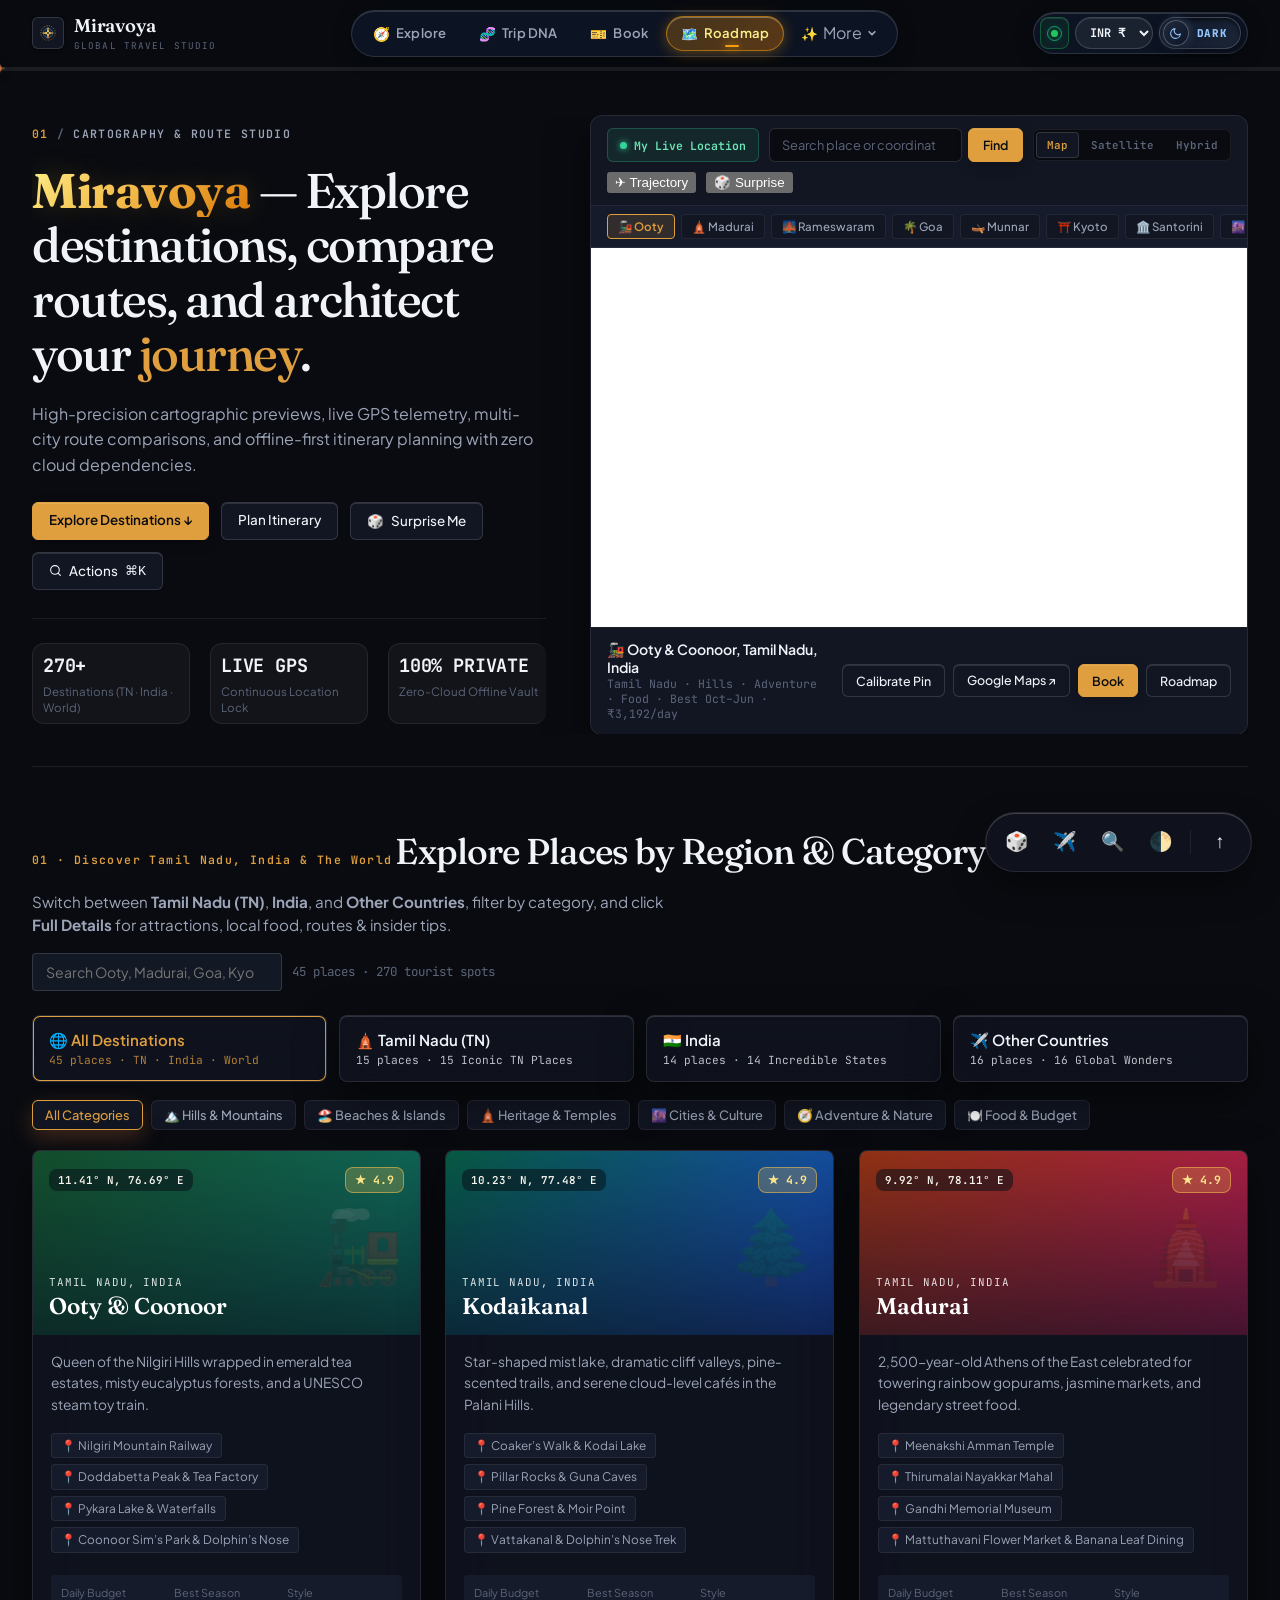
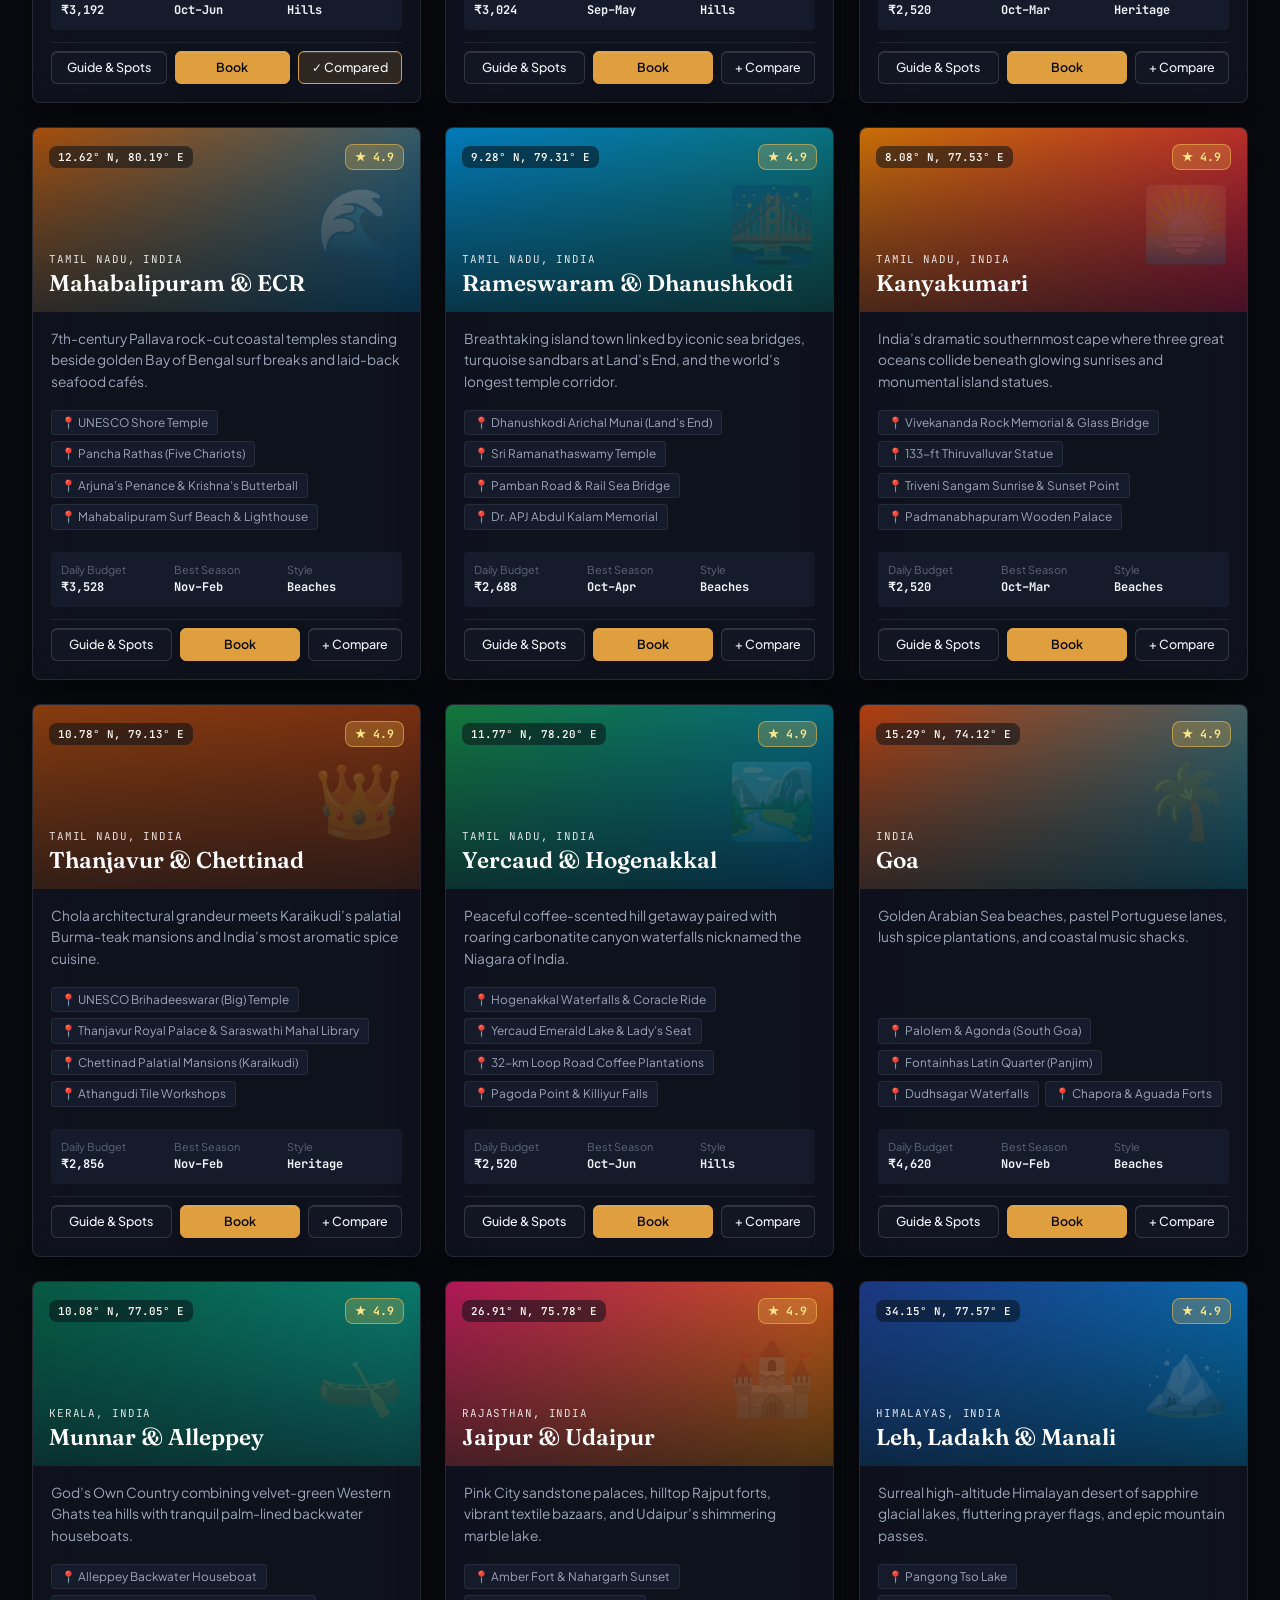
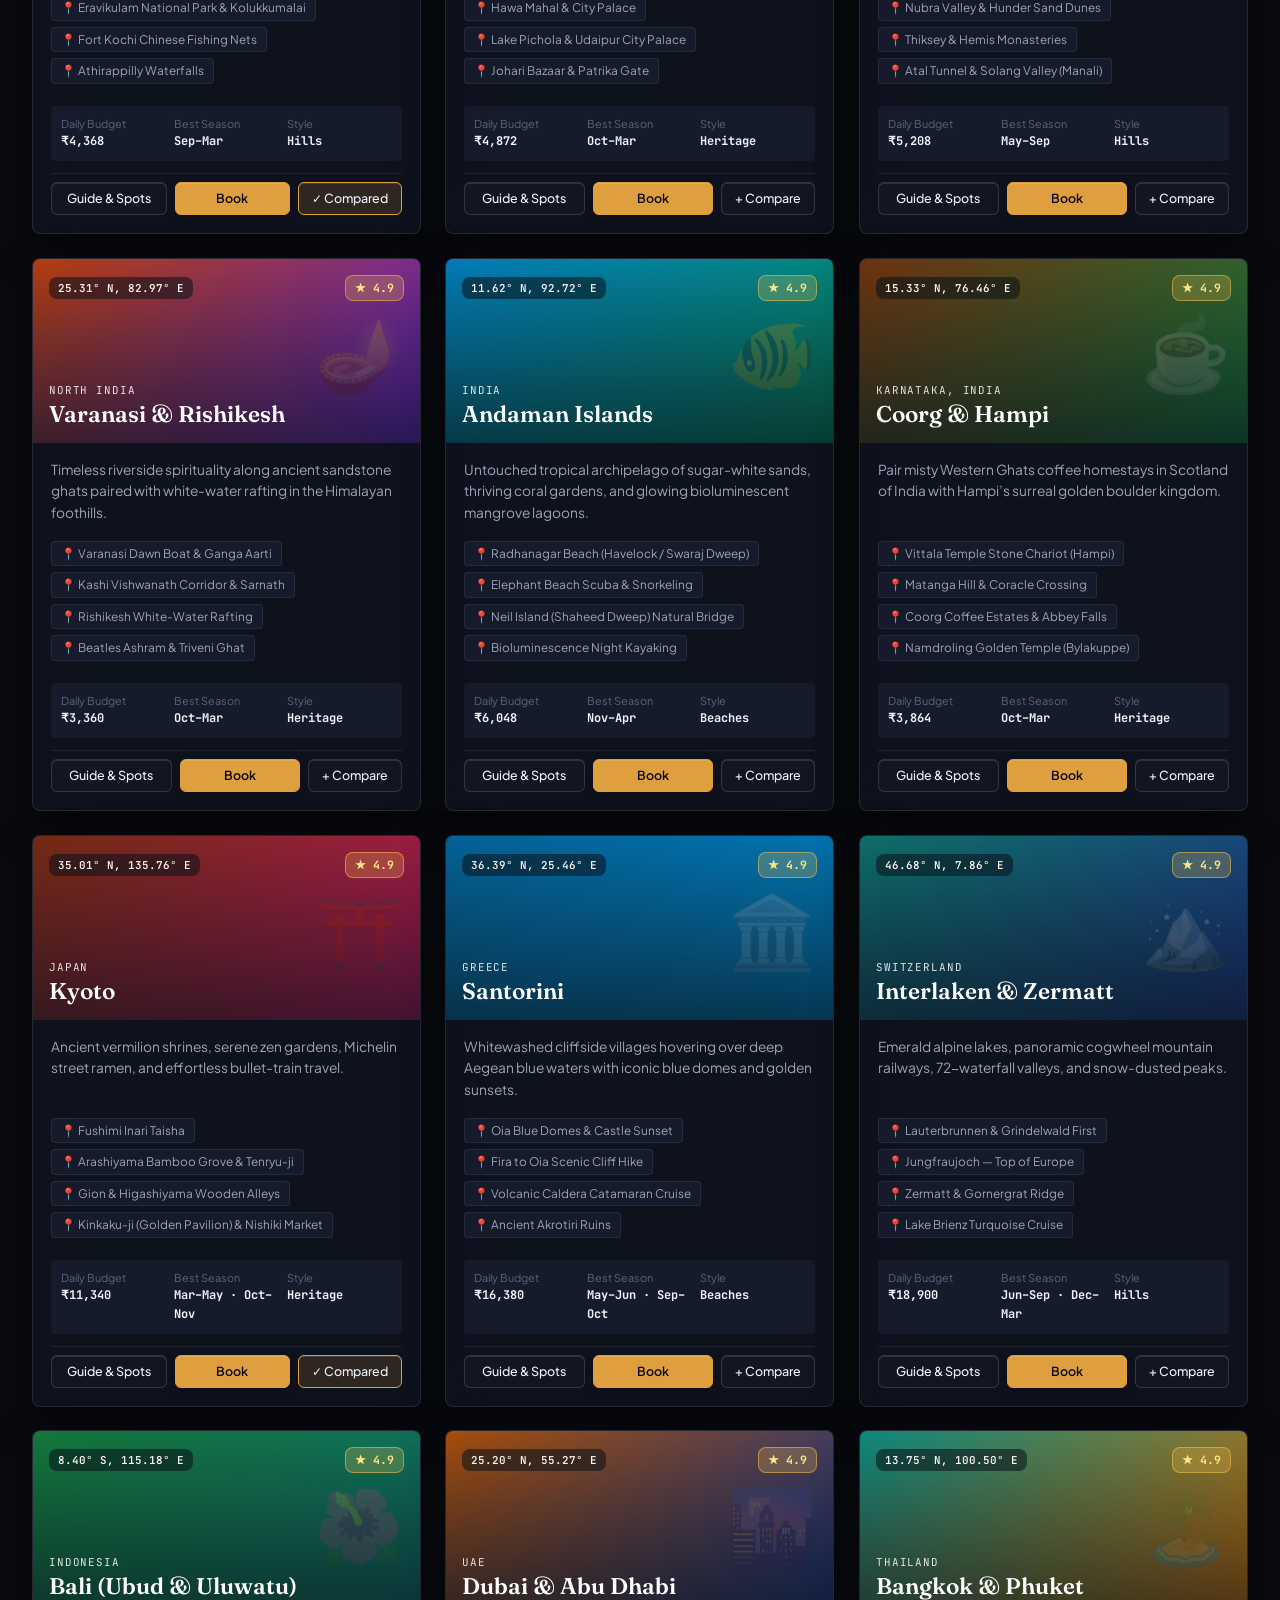
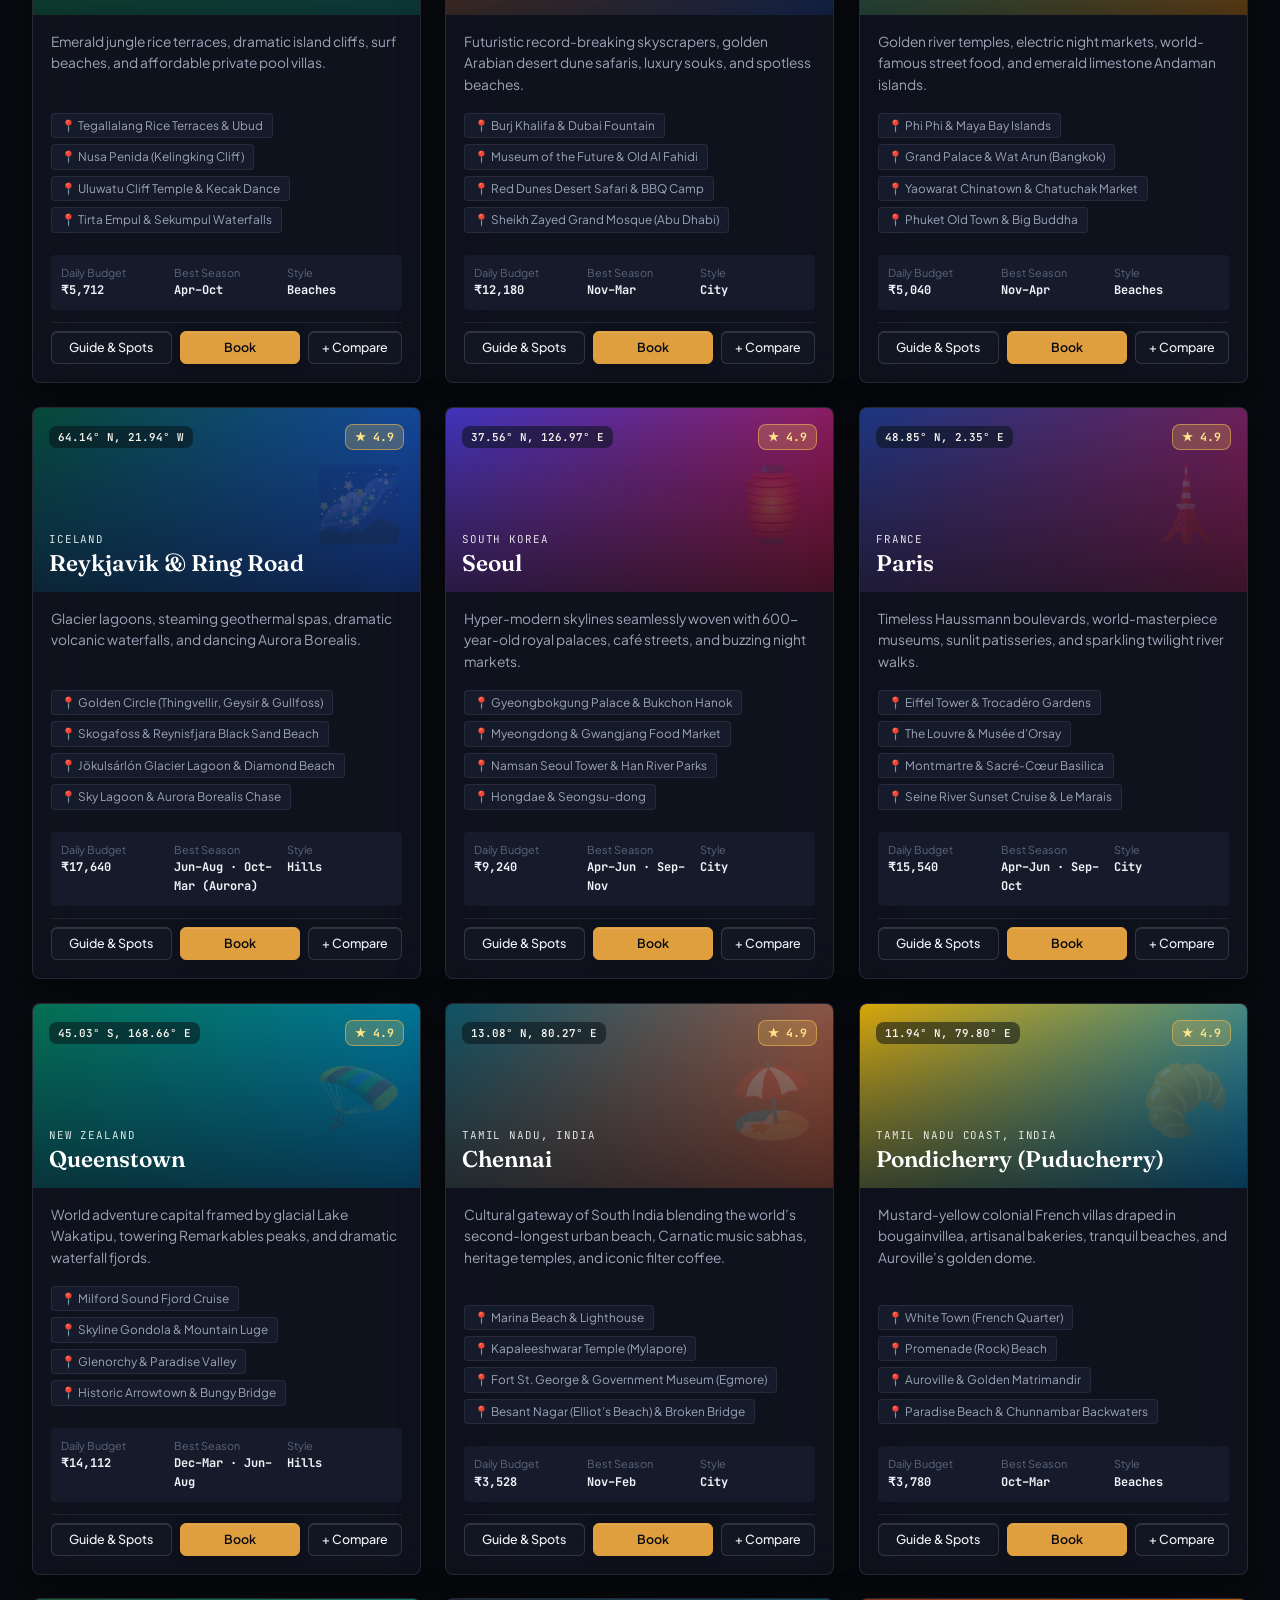
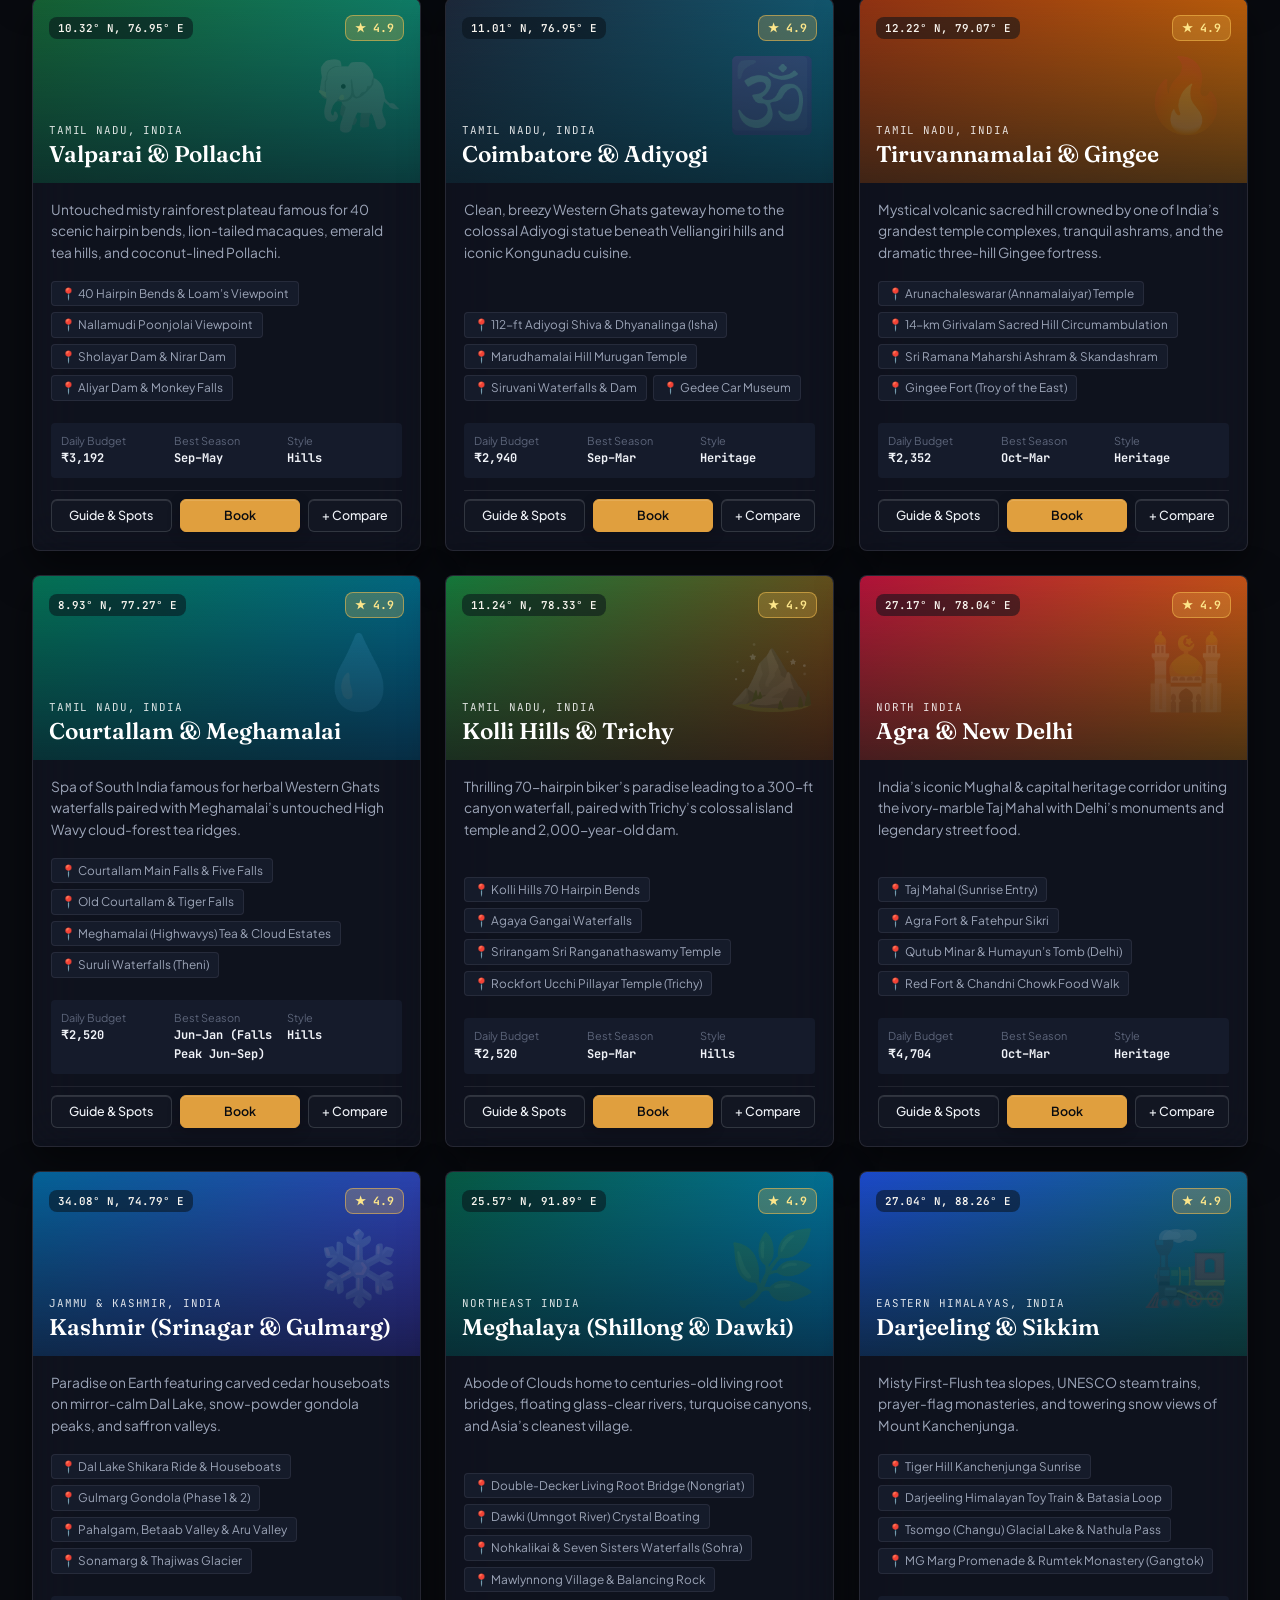
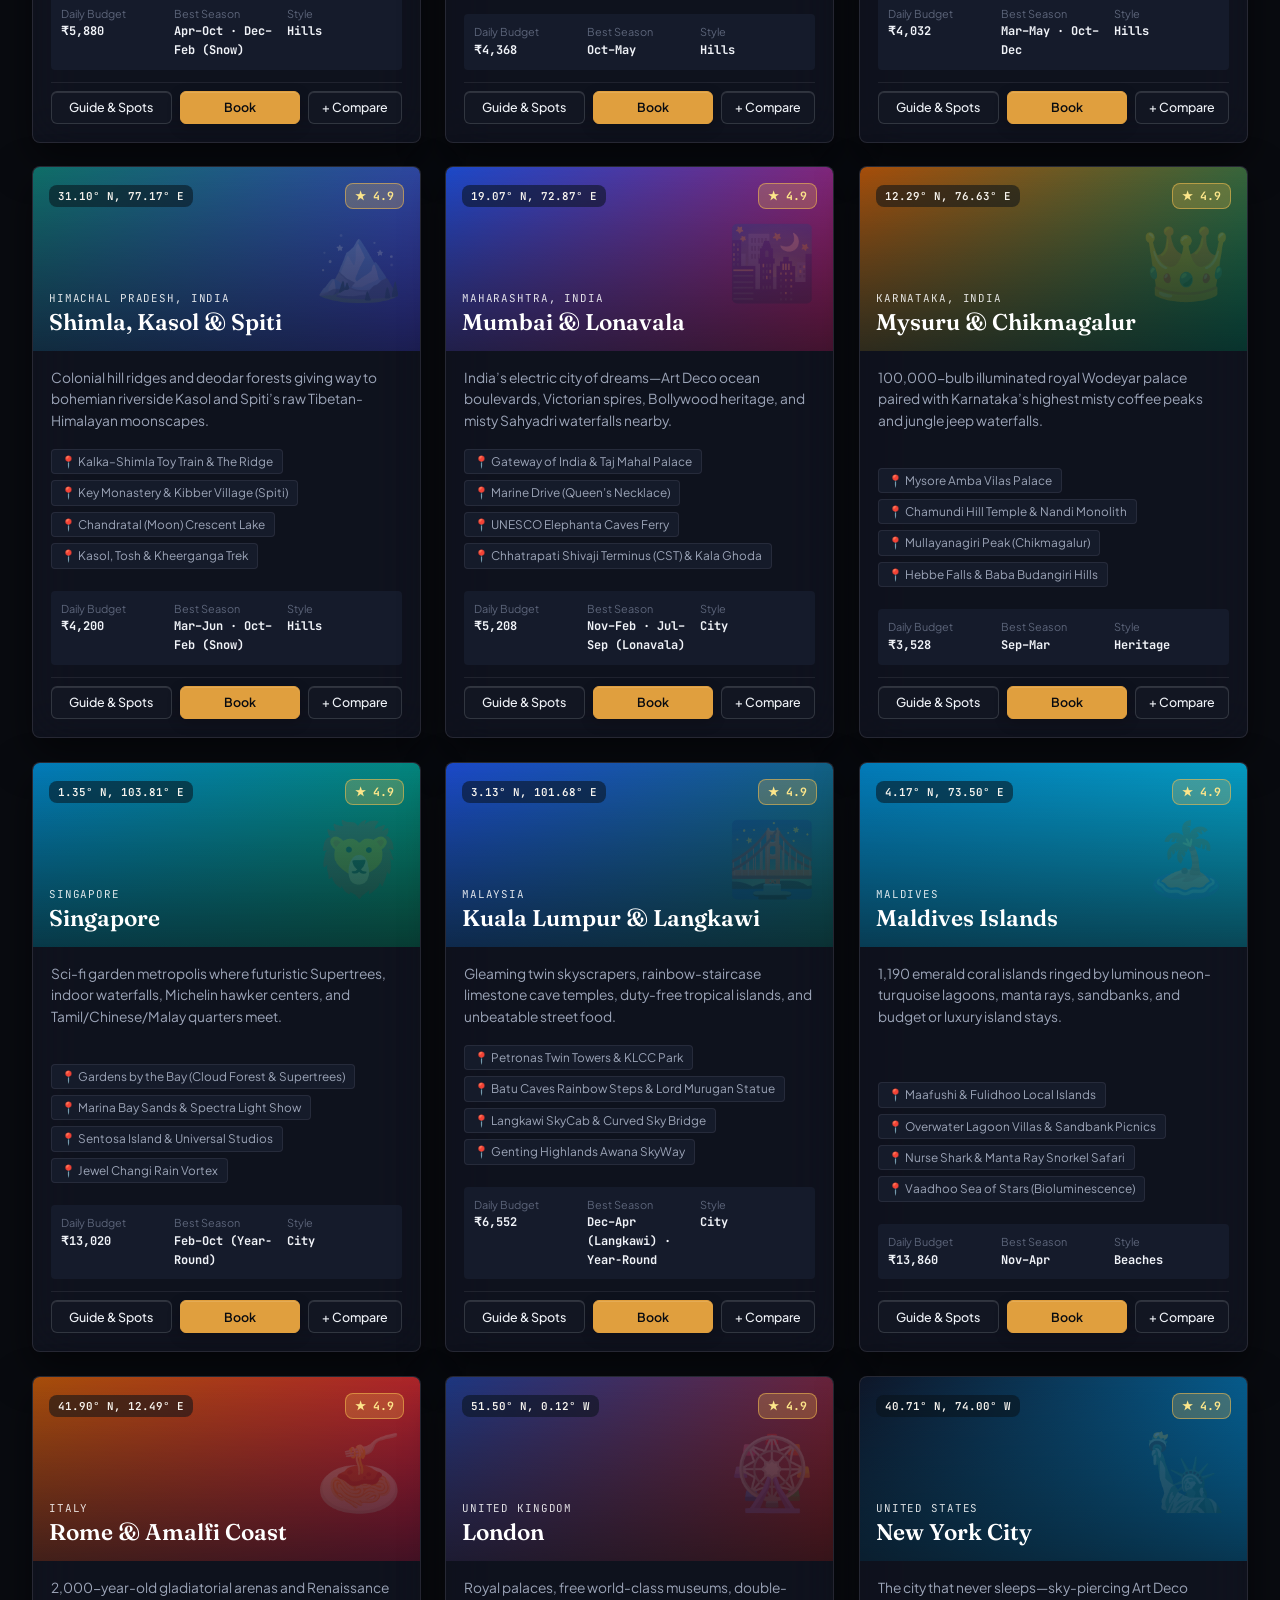
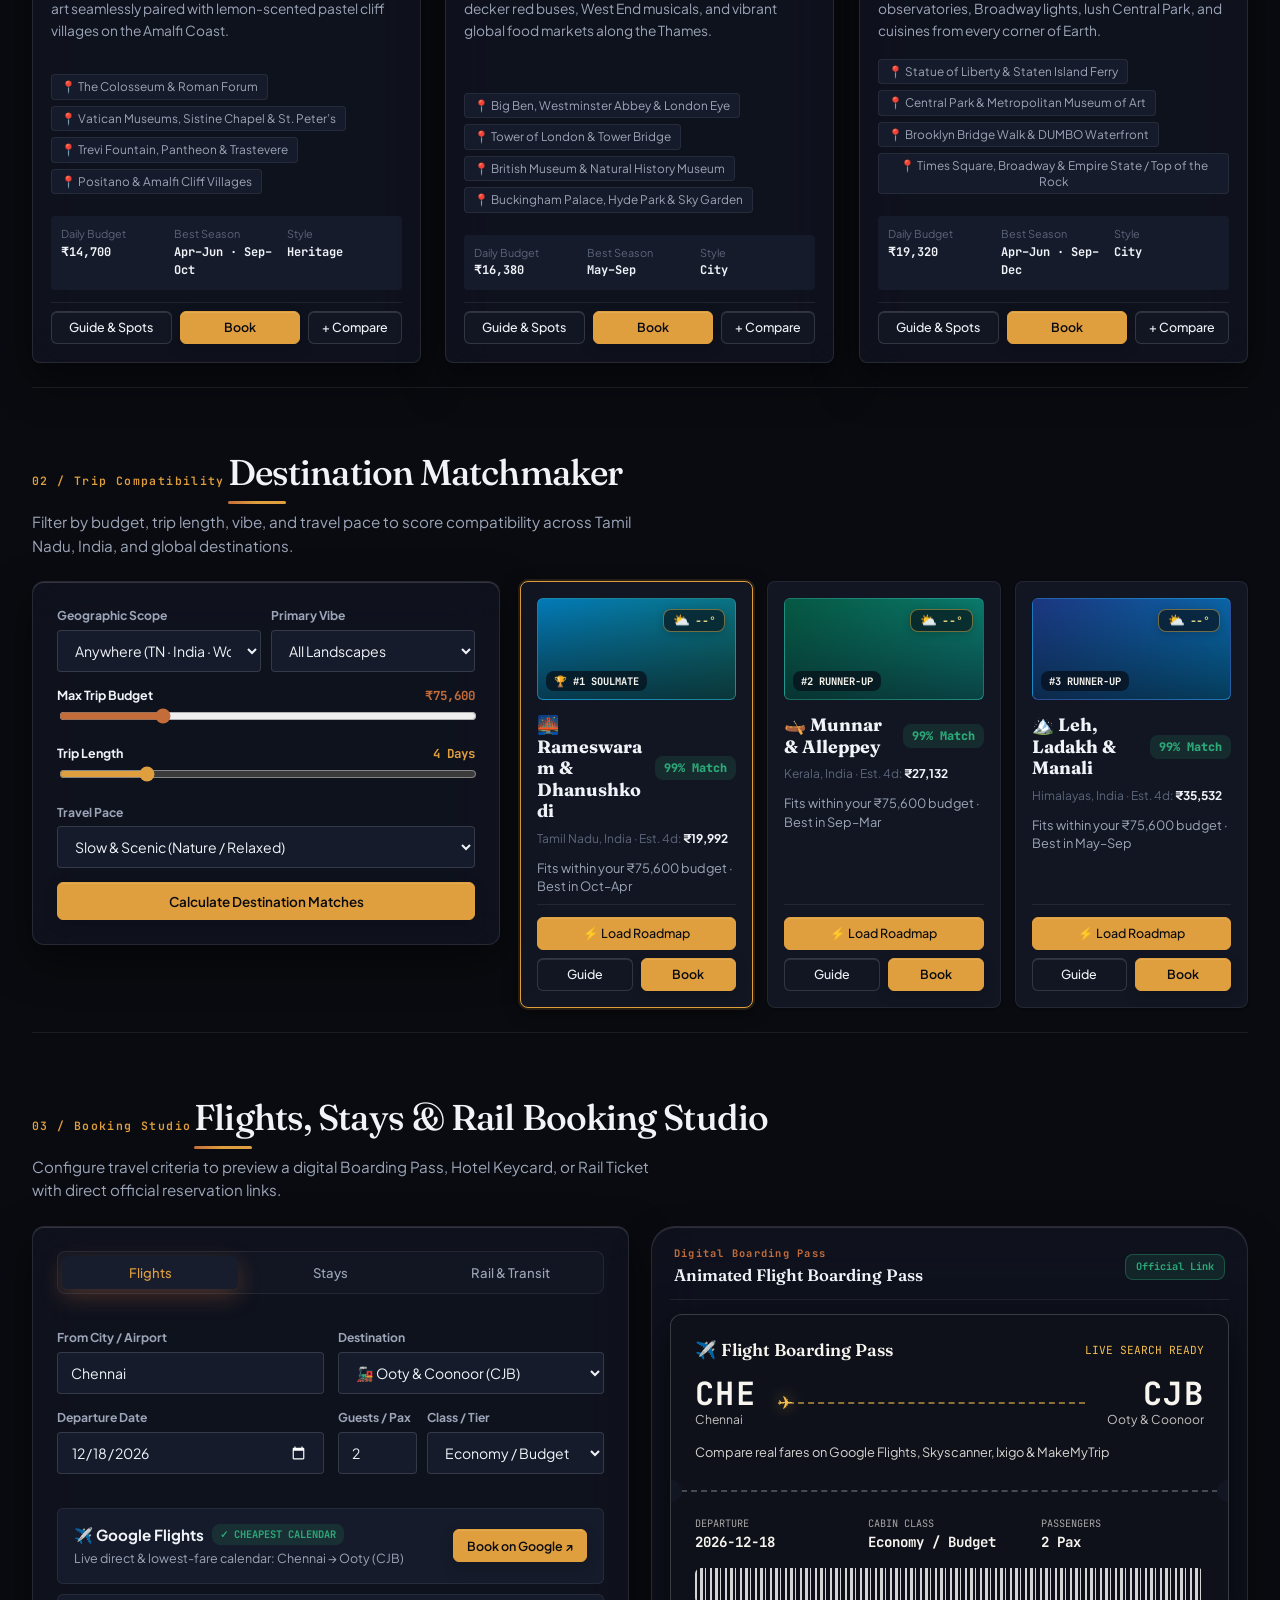
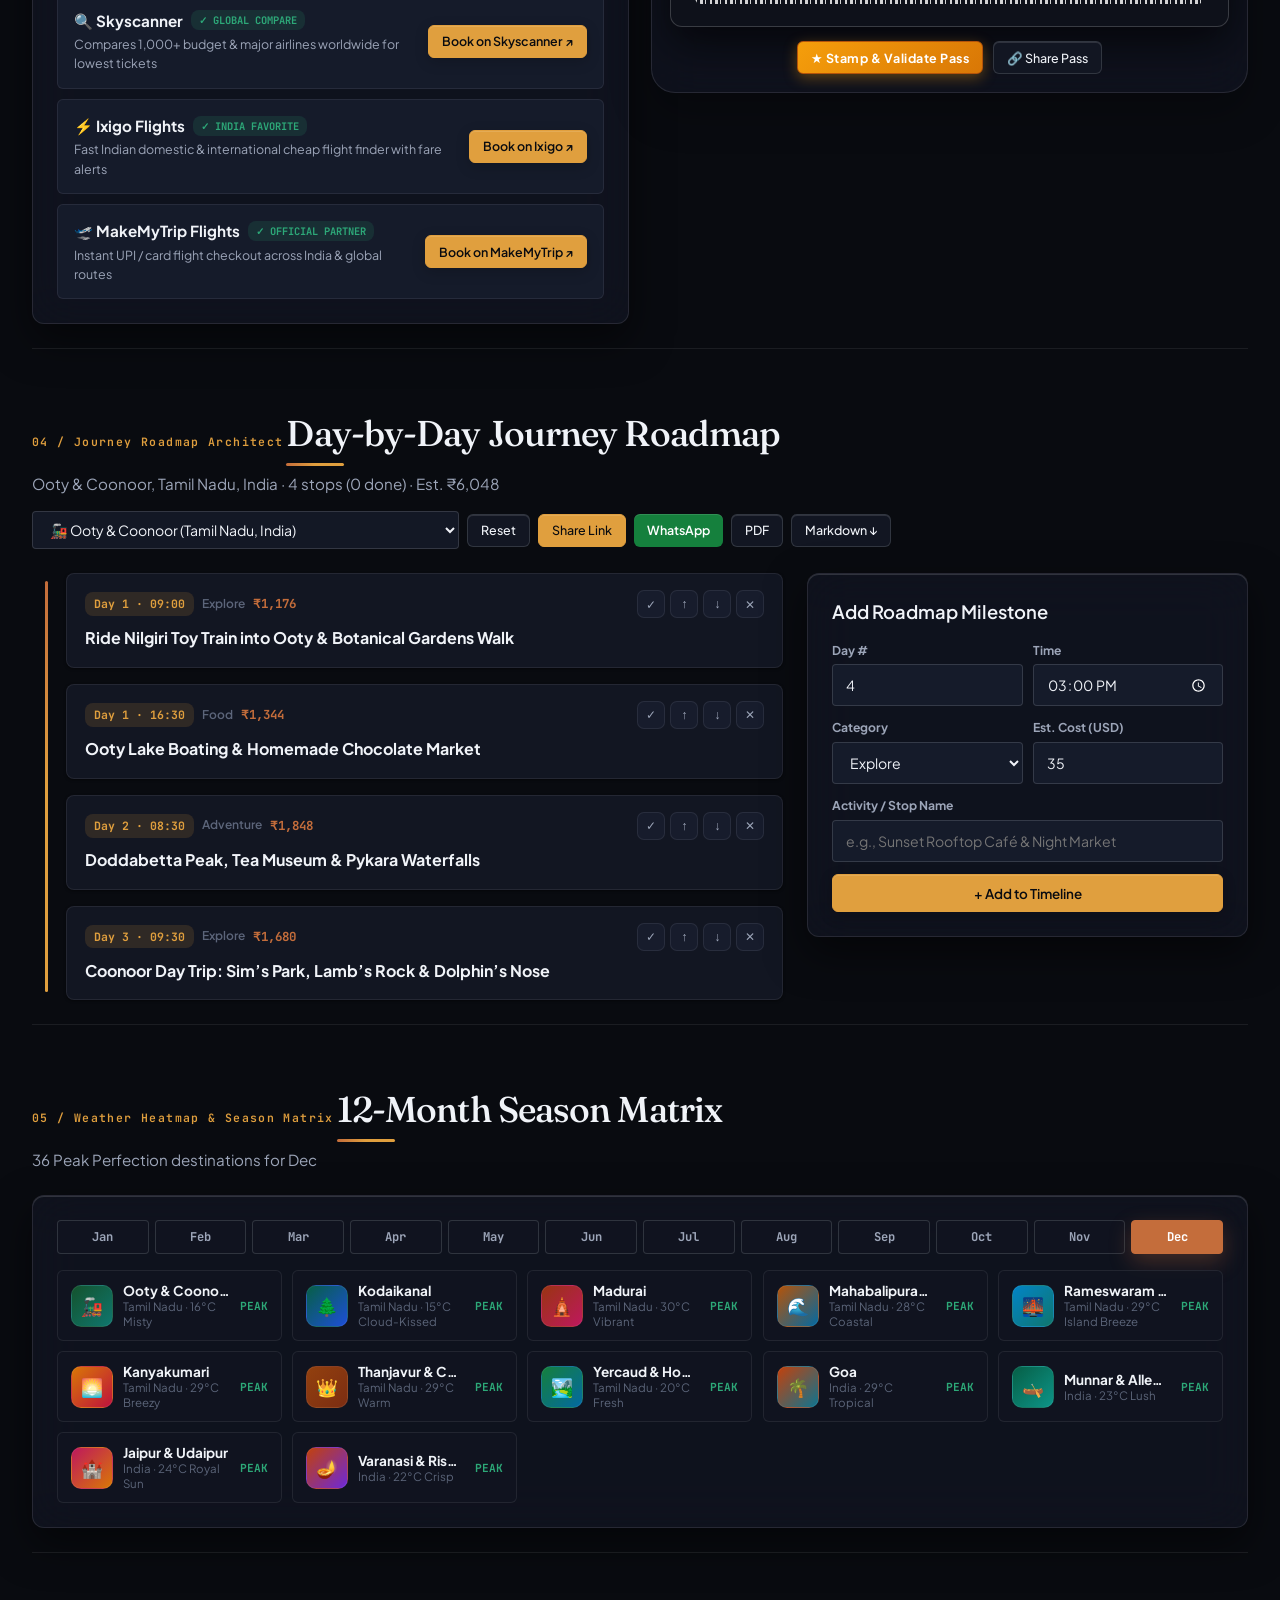
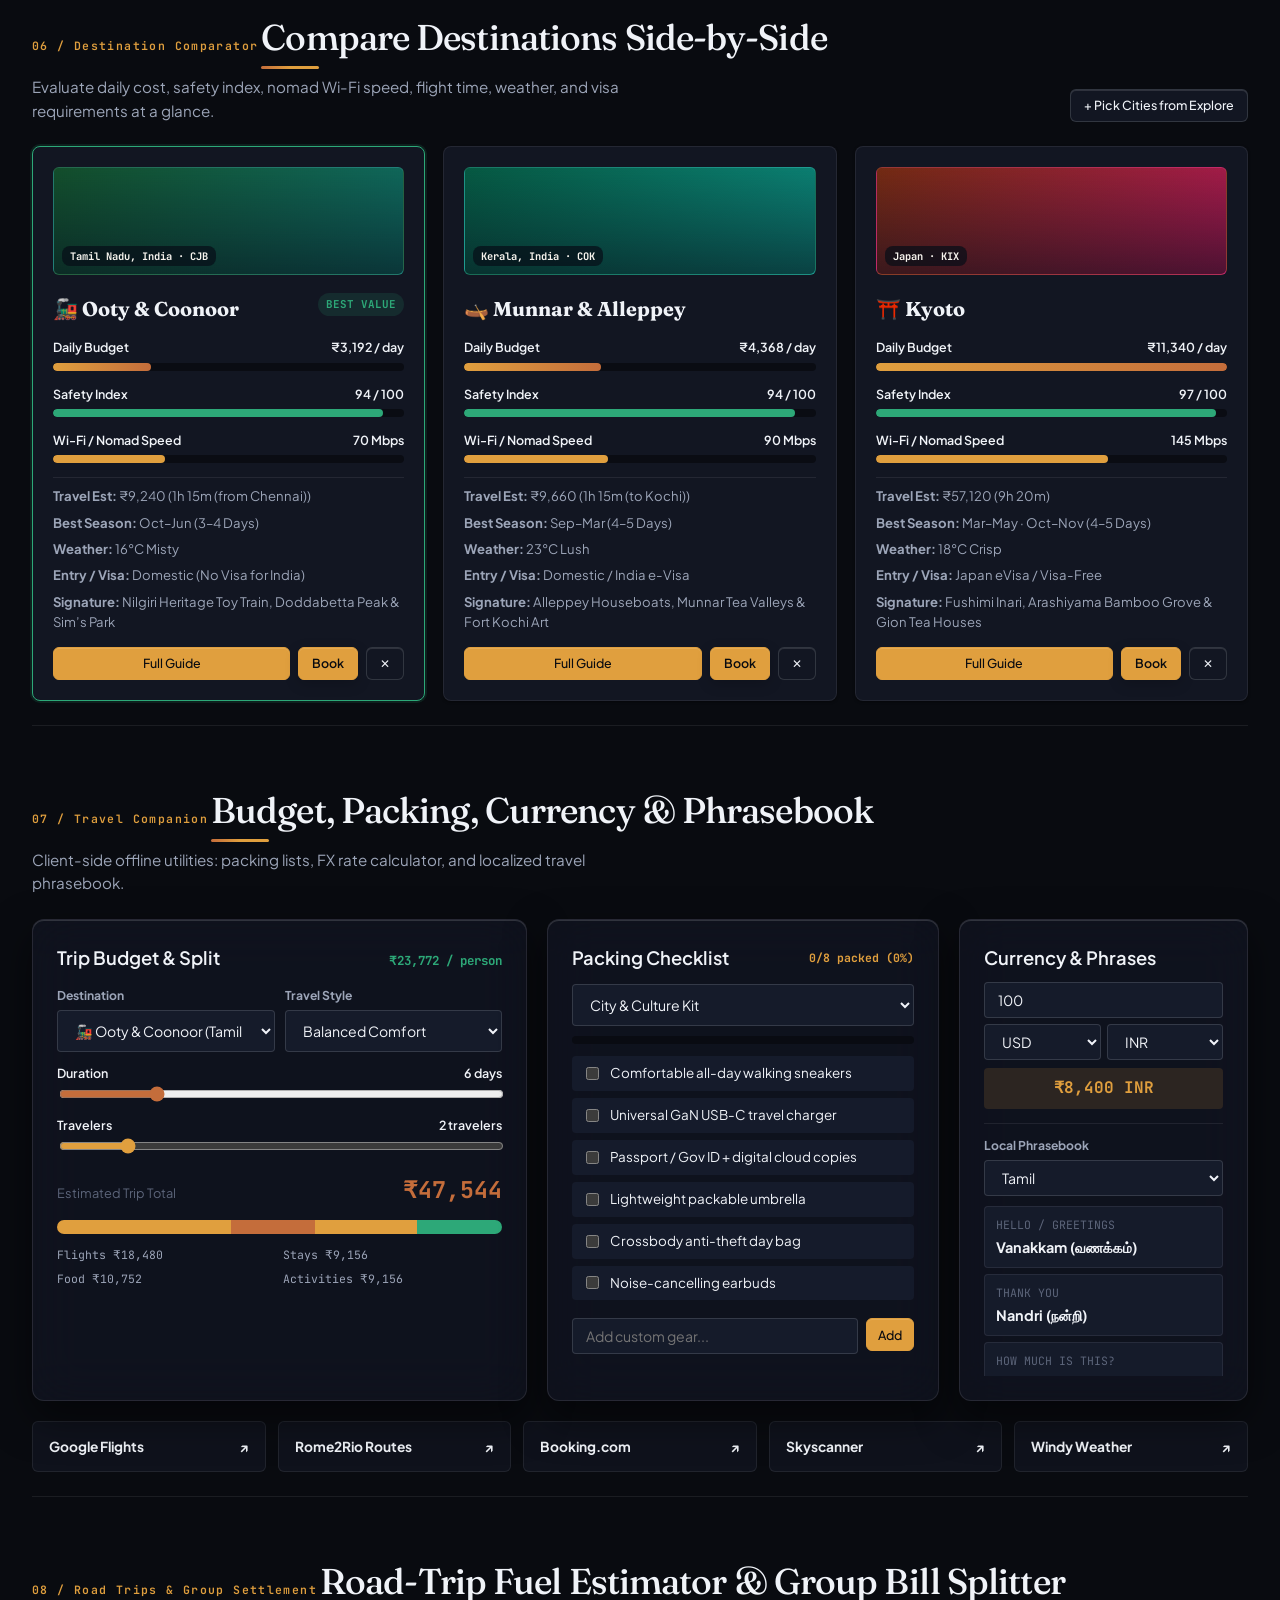
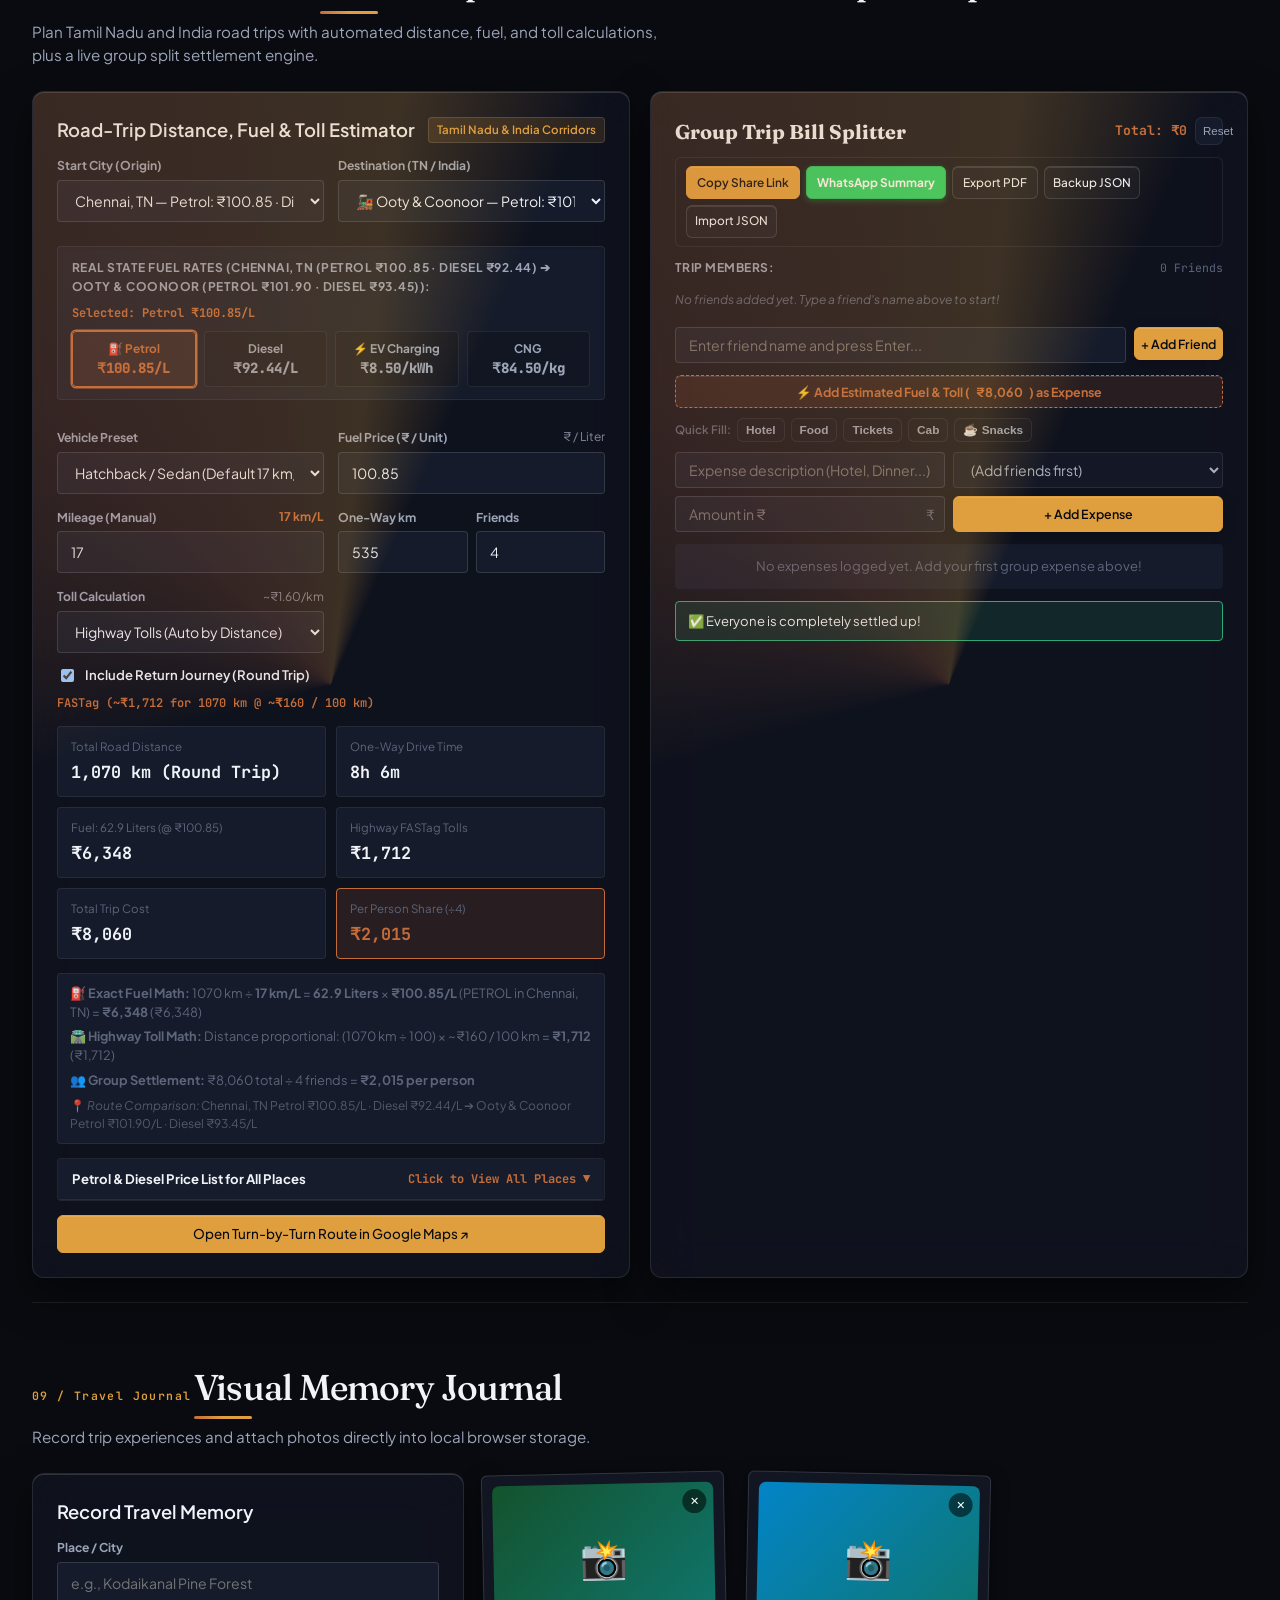
==== index.html @ b2f3ce9a "feat(navigation): align top 4 topics in exact scroll order and enhance mobile sticky topic bar" ====
<!DOCTYPE html>
<html lang="en" data-theme="horizon">

<head>
  <meta charset="UTF-8" />
  <meta name="viewport" content="width=device-width, initial-scale=1.0" />
  
  <!-- Primary Brand & Search Engine Optimization (SEO) -->
  <title>Miravoya — Luxury Global Travel Studio &amp; Route Architect | Explore Tamil Nadu, India &amp; Worldwide</title>
  <meta name="description"
    content="Miravoya is the official luxury global travel studio and route architect. Explore 45+ handpicked destinations across Tamil Nadu, India, and worldwide on an interactive flight radar, compute smart Trip DNA matches, simulate bookings with digital boarding passes, and design roadmaps with zero cloud dependencies." />
  <meta name="keywords"
    content="Miravoya, Miravoya Travel, Miravoya Global Travel Studio, Miravoya official, Miravoya website, Miravoya trip planner, Miravoya Tamil Nadu, Miravoya roadmap, luxury travel studio, travel architect, itinerary planner, world flight map, trip dna" />
  <meta name="author" content="Miravoya" />
  <meta name="publisher" content="Miravoya" />
  <meta name="application-name" content="Miravoya" />
  <meta name="theme-color" content="#0e5a6d" />
  <link rel="canonical" href="https://vishal-rao28.github.io/miravoya/" />

  <!-- Search Engine Crawlers & Indexing Directives -->
  <meta name="robots" content="index, follow, max-image-preview:large, max-snippet:-1, max-video-preview:-1" />
  <meta name="googlebot" content="index, follow, max-image-preview:large, max-snippet:-1, max-video-preview:-1" />
  <meta name="bingbot" content="index, follow, max-image-preview:large, max-snippet:-1, max-video-preview:-1" />

  <!-- Icons & PWA Manifest -->
  <link rel="icon" type="image/svg+xml" href="assets/favicon.svg" />
  <link rel="apple-touch-icon" href="assets/favicon.svg" />
  <link rel="manifest" href="manifest.json" />

  <!-- Browser Omnibox Search Engine Discovery -->
  <link rel="search" type="application/opensearchdescription+xml" title="Miravoya" href="opensearch.xml" />

  <!-- Open Graph / Facebook / LinkedIn / WhatsApp Sharing -->
  <meta property="og:type" content="website" />
  <meta property="og:site_name" content="Miravoya" />
  <meta property="og:title" content="Miravoya — Luxury Global Travel Studio &amp; Route Architect" />
  <meta property="og:description"
    content="Discover Tamil Nadu, India, and 45+ world destinations on Miravoya. Interactive flight radar, smart Trip DNA matchmaker, digital boarding passes, and private roadmaps." />
  <meta property="og:url" content="https://vishal-rao28.github.io/miravoya/" />
  <meta property="og:image" content="https://vishal-rao28.github.io/miravoya/assets/miravoya-social-card.png" />
  <meta property="og:image:secure_url" content="https://vishal-rao28.github.io/miravoya/assets/miravoya-social-card.png" />
  <meta property="og:image:type" content="image/png" />
  <meta property="og:image:width" content="1200" />
  <meta property="og:image:height" content="630" />
  <meta property="og:image:alt" content="Miravoya Global Travel Studio &amp; Route Architect" />
  <meta property="og:locale" content="en_US" />

  <!-- Twitter Card -->
  <meta name="twitter:card" content="summary_large_image" />
  <meta name="twitter:site" content="@miravoya" />
  <meta name="twitter:creator" content="@miravoya" />
  <meta name="twitter:title" content="Miravoya — Luxury Global Travel Studio &amp; Route Architect" />
  <meta name="twitter:description"
    content="Discover Tamil Nadu, India, and 45+ world destinations on Miravoya with interactive supersonic avionics, Trip DNA, and digital boarding passes." />
  <meta name="twitter:image" content="https://vishal-rao28.github.io/miravoya/assets/miravoya-social-card.png" />
  <meta name="twitter:url" content="https://vishal-rao28.github.io/miravoya/" />

  <!-- Google Knowledge Graph & Rich Snippets JSON-LD Schema -->
  <script type="application/ld+json">
  {
    "@context": "https://schema.org",
    "@graph": [
      {
        "@type": "WebSite",
        "@id": "https://vishal-rao28.github.io/miravoya/#website",
        "url": "https://vishal-rao28.github.io/miravoya/",
        "name": "Miravoya",
        "alternateName": [
          "Miravoya Travel",
          "Miravoya Travel Studio",
          "Miravoya Official",
          "Miravoya Global Travel Studio"
        ],
        "headline": "Miravoya — Luxury Global Travel Studio & Route Architect",
        "description": "Miravoya is an advanced global travel studio and route architect covering Tamil Nadu, India, and 45+ world destinations with interactive flight radar, smart Trip DNA, and digital boarding passes.",
        "publisher": {
          "@id": "https://vishal-rao28.github.io/miravoya/#organization"
        },
        "potentialAction": {
          "@type": "SearchAction",
          "target": {
            "@type": "EntryPoint",
            "urlTemplate": "https://vishal-rao28.github.io/miravoya/?search={search_term_string}"
          },
          "query-input": "required name=search_term_string"
        },
        "inLanguage": "en-US"
      },
      {
        "@type": "TravelAgency",
        "@id": "https://vishal-rao28.github.io/miravoya/#organization",
        "name": "Miravoya",
        "alternateName": "Miravoya Global Travel Studio",
        "url": "https://vishal-rao28.github.io/miravoya/",
        "logo": {
          "@type": "ImageObject",
          "url": "https://vishal-rao28.github.io/miravoya/assets/favicon.svg",
          "caption": "Miravoya Emblem"
        },
        "image": "https://vishal-rao28.github.io/miravoya/assets/miravoya-social-card.png",
        "description": "Architectural global travel studio with high-precision cartography, GPS telemetry, multi-city route comparisons, and offline-first itinerary planning.",
        "sameAs": [
          "https://github.com/vishal-rao28/miravoya",
          "https://vishal-rao28.github.io/miravoya/"
        ]
      },
      {
        "@type": "SiteNavigationElement",
        "@id": "https://vishal-rao28.github.io/miravoya/#navigation",
        "name": "Miravoya Sitelinks Navigation",
        "hasPart": [
          {
            "@type": "WebPage",
            "name": "Explore Destinations",
            "description": "Explore 45 handpicked destinations across Tamil Nadu, India, and the world.",
            "url": "https://vishal-rao28.github.io/miravoya/#explore-section"
          },
          {
            "@type": "WebPage",
            "name": "Smart Trip DNA",
            "description": "Calculate your soulmate travel match across budget, vibe, and pace.",
            "url": "https://vishal-rao28.github.io/miravoya/#dna-section"
          },
          {
            "@type": "WebPage",
            "name": "Official Booking Studio",
            "description": "Multi-modal flights, stays, experiences, and digital boarding passes.",
            "url": "https://vishal-rao28.github.io/miravoya/#book-section"
          },
          {
            "@type": "WebPage",
            "name": "Journey Roadmap",
            "description": "Day-by-day interactive itinerary builder with markdown export.",
            "url": "https://vishal-rao28.github.io/miravoya/#roadmap-section"
          },
          {
            "@type": "WebPage",
            "name": "Travel Passport & Vault",
            "description": "Collectible airport passport stamps, explorer rank XP, and private backups.",
            "url": "https://vishal-rao28.github.io/miravoya/#passport-section"
          }
        ]
      }
    ]
  }
  </script>

  <link rel="preconnect" href="https://fonts.googleapis.com" />
  <link rel="preconnect" href="https://fonts.gstatic.com" crossorigin />
  <link
    href="https://fonts.googleapis.com/css2?family=Fraunces:ital,opsz,wght@0,9..144,500;0,9..144,600;0,9..144,700;1,9..144,500&family=JetBrains+Mono:wght@500;600;700&family=Plus+Jakarta+Sans:wght@400;500;600;700;800&display=swap"
    rel="stylesheet" />

  <link rel="stylesheet" href="styles/tokens.css?v=970" />
  <link rel="stylesheet" href="styles/main.css?v=970" />
  <script>
    (function () {
      try {
        let theme = localStorage.getItem('miravoya_theme');
        if (!theme) {
          const raw = localStorage.getItem('terravoyage_state_v2');
          if (raw) {
            const parsed = JSON.parse(raw);
            theme = parsed.theme;
          }
        }
        if (theme === 'light' || theme === 'horizon') {
          document.documentElement.setAttribute('data-theme', 'light');
        } else {
          document.documentElement.setAttribute('data-theme', 'dark');
        }
      } catch (_) { }
    })();
  </script>
  <script src="js/guard.js"></script>
</head>

<body>
  <!-- Cinematic Custom-Emblem Travel Opening Preloader -->
  <div id="travel-preloader" class="travel-preloader" aria-hidden="true">
    <div class="tv-loader-stage">
      <div class="tv-loader-halo"></div>
      <svg class="tv-loader-svg" viewBox="0 0 160 160" width="144" height="144" fill="none">
        <defs>
          <linearGradient id="tvGoldGrad" x1="0%" y1="0%" x2="100%" y2="100%">
            <stop offset="0%" stop-color="#fef08a" />
            <stop offset="50%" stop-color="#f4be4f" />
            <stop offset="100%" stop-color="#d95d39" />
          </linearGradient>
          <linearGradient id="tvCyanGrad" x1="0%" y1="0%" x2="100%" y2="100%">
            <stop offset="0%" stop-color="#38bdf8" />
            <stop offset="100%" stop-color="#34d399" />
          </linearGradient>
          <radialGradient id="tvCoreGrad" cx="50%" cy="45%" r="50%">
            <stop offset="0%" stop-color="#0e5a6d" stop-opacity="0.95" />
            <stop offset="100%" stop-color="#061c26" stop-opacity="0.98" />
          </radialGradient>
        </defs>

        <!-- Outer Graduated Astrolabe Compass Bezel -->
        <g class="tv-bezel-spin">
          <circle cx="80" cy="80" r="71" stroke="url(#tvGoldGrad)" stroke-width="1.3" stroke-dasharray="3 6"
            opacity="0.72" />
          <circle cx="80" cy="80" r="64" stroke="rgba(255,255,255,0.14)" stroke-width="1" />
          <path d="M80 6 V13 M80 147 V154 M6 80 H13 M147 80 H154" stroke="#f4be4f" stroke-width="2"
            stroke-linecap="round" />
        </g>

        <!-- Inner Meridian Globe Wireframe -->
        <g class="tv-globe-core">
          <circle cx="80" cy="80" r="46" fill="url(#tvCoreGrad)" stroke="url(#tvCyanGrad)" stroke-width="1.6" />
          <ellipse cx="80" cy="80" rx="22" ry="46" stroke="url(#tvCyanGrad)" stroke-width="1.1" opacity="0.55" />
          <ellipse cx="80" cy="80" rx="38" ry="46" stroke="url(#tvCyanGrad)" stroke-width="0.9" opacity="0.32" />
          <line x1="34" y1="80" x2="126" y2="80" stroke="url(#tvCyanGrad)" stroke-width="1.1" opacity="0.5" />
          <ellipse cx="80" cy="80" rx="46" ry="18" stroke="url(#tvCyanGrad)" stroke-width="1" opacity="0.4" />
        </g>

        <!-- Center Gleaming 4-Point Compass Star -->
        <g class="tv-compass-star">
          <path d="M80 39 L86.5 73.5 L121 80 L86.5 86.5 L80 121 L73.5 86.5 L39 80 L73.5 73.5 Z"
            fill="url(#tvGoldGrad)" />
          <path d="M80 54 L83.2 76.8 L106 80 L83.2 83.2 L80 106 L76.8 83.2 L54 80 L76.8 76.8 Z" fill="#fffbeb"
            opacity="0.65" />
          <circle cx="80" cy="80" r="5" fill="#07222d" stroke="#fef08a" stroke-width="1.8" />
        </g>

        <!-- Orbiting Supersonic Jet + Contrail Arc -->
        <g class="tv-jet-orbit">
          <path d="M 80 14 A 66 66 0 0 1 139 52" stroke="url(#tvGoldGrad)" stroke-width="2.2" stroke-linecap="round"
            opacity="0.88" />
          <g transform="translate(139, 52) rotate(122)">
            <path
              d="M0 -8 L2.4 -1.5 L8.5 1.2 L8.5 3.1 L2.2 1.8 L1.9 6.2 L4.2 7.8 L4.2 9.1 L0 8 L-4.2 9.1 L-4.2 7.8 L-1.9 6.2 L-2.2 1.8 L-8.5 3.1 L-8.5 1.2 L-2.4 -1.5 Z"
              fill="#fef08a" />
          </g>
        </g>
      </svg>
    </div>

    <div style="text-align:center;">
      <div class="tv-loader-wordmark">Mira<span>voya</span></div>
      <div id="preloader-status" class="tv-loader-telemetry">CALIBRATING MERIDIANS · 45 DESTINATIONS</div>
    </div>
    <div class="preloader-bar">
      <div class="preloader-bar-fill"></div>
    </div>
  </div>

  <!-- Living Atmospheric Sky Backdrop + Per-Theme Motion Choreography -->
  <div class="sky-atmosphere" aria-hidden="true">
    <div class="sky-glow sky-glow-1"></div>
    <div class="sky-glow sky-glow-2"></div>
    <div class="sky-glow sky-glow-3"></div>
    <div class="theme-fx-aurora">
      <span class="aurora-ribbon aurora-ribbon-1"></span>
      <span class="aurora-ribbon aurora-ribbon-2"></span>
      <span class="aurora-ribbon aurora-ribbon-3"></span>
    </div>
    <div class="theme-fx-rays">
      <span class="sun-ray sun-ray-1"></span>
      <span class="sun-ray sun-ray-2"></span>
      <span class="sun-ray sun-ray-3"></span>
    </div>
    <div class="theme-fx-waves">
      <span class="aegean-wave aegean-wave-1"></span>
      <span class="aegean-wave aegean-wave-2"></span>
    </div>
    <!-- 3D Perspective Ground Grid (Tokyo Cyber Neon) -->
    <div class="theme-cyber-grid" aria-hidden="true"></div>
    <!-- Streaking Cosmic Meteors / Shooting Stars -->
    <div class="theme-meteors" aria-hidden="true">
      <span class="meteor meteor-1"></span>
      <span class="meteor meteor-2"></span>
      <span class="meteor meteor-3"></span>
    </div>
    <!-- Ambient Interactive Cursor Light Follower -->
    <div id="ambient-cursor-aura" class="ambient-cursor-aura" aria-hidden="true"></div>
    <div id="theme-particles" class="theme-particles"></div>
  </div>

  <!-- Theme Transition Shockwave + Cinematic Atmosphere Stage Banner -->
  <div id="theme-ripple-wave" class="theme-ripple-wave" aria-hidden="true"></div>
  <div id="theme-stage-banner" class="theme-stage-banner" aria-live="polite" aria-hidden="true">
    <span id="theme-stage-icon" class="theme-stage-icon">🌅</span>
    <div class="theme-stage-text">
      <strong id="theme-stage-title">Golden Horizon</strong>
      <span id="theme-stage-sub">Sunlit Editorial Daylight</span>
    </div>
  </div>

  <!-- Sticky Navigation -->
  <header class="site-nav">
    <div class="nav-inner">
      <a class="brand" href="#top">
        <span class="brand-icon" aria-hidden="true">
          <svg viewBox="0 0 40 40" width="26" height="26" fill="none">
            <defs>
              <linearGradient id="navBrandGold" x1="0" y1="0" x2="1" y2="1">
                <stop offset="0%" stop-color="#fef08a" />
                <stop offset="55%" stop-color="#f4be4f" />
                <stop offset="100%" stop-color="#d95d39" />
              </linearGradient>
            </defs>
            <circle cx="20" cy="20" r="16" stroke="url(#navBrandGold)" stroke-width="1.3" stroke-dasharray="2.5 3"
              opacity="0.85" />
            <circle cx="20" cy="20" r="10.5" stroke="#7dd3fc" stroke-width="1.1" opacity="0.72" />
            <ellipse cx="20" cy="20" rx="5" ry="10.5" stroke="#7dd3fc" stroke-width="0.9" opacity="0.55" />
            <path d="M20 5.5 L22.5 17.5 L34.5 20 L22.5 22.5 L20 34.5 L17.5 22.5 L5.5 20 L17.5 17.5 Z"
              fill="url(#navBrandGold)" />
            <circle cx="20" cy="20" r="2.1" fill="#072f3d" />
          </svg>
        </span>
        <div>
          <span class="brand-name">Miravoya</span>
          <span class="brand-sub">Global Travel Studio</span>
        </div>
      </a>

      <nav class="nav-links" aria-label="Main sections">
        <a class="nav-link is-active" href="#explore-section">
          <span class="nav-tab-icon" aria-hidden="true">🧭</span>
          <span class="nav-tab-text">Explore</span>
        </a>
        <a class="nav-link" href="#dna-section">
          <span class="nav-tab-icon" aria-hidden="true">🧬</span>
          <span class="nav-tab-text">Trip DNA</span>
        </a>
        <a class="nav-link" href="#book-section">
          <span class="nav-tab-icon" aria-hidden="true">🎫</span>
          <span class="nav-tab-text">Book</span>
        </a>
        <a class="nav-link" href="#roadmap-section">
          <span class="nav-tab-icon" aria-hidden="true">🗺️</span>
          <span class="nav-tab-text">Roadmap</span>
        </a>

        <!-- "More ▾" Dropdown for Secondary Tools & Vault -->
        <div class="nav-dropdown-wrap" id="nav-more-dropdown-wrap">
          <button type="button" class="nav-link nav-dropdown-btn" id="nav-more-btn" aria-expanded="false" aria-haspopup="true" aria-label="More navigation tools">
            <span class="nav-tab-icon" aria-hidden="true">✨</span>
            <span class="nav-tab-text">More</span>
            <svg class="dropdown-chevron" viewBox="0 0 12 12" width="10" height="10" fill="none" stroke="currentColor" stroke-width="2" stroke-linecap="round" stroke-linejoin="round">
              <path d="M2.5 4.5 L6 8 L9.5 4.5" />
            </svg>
          </button>
          
          <div class="nav-dropdown-menu" id="nav-more-menu" role="menu" aria-label="More travel tools">
            <a class="dropdown-menu-item" href="#season-matrix-section" role="menuitem">
              <span class="dropdown-item-icon">
                <svg viewBox="0 0 24 24" width="16" height="16" fill="none" stroke="currentColor" stroke-width="1.6" stroke-linecap="round" stroke-linejoin="round">
                  <rect x="3" y="4" width="18" height="18" rx="2" ry="2"/>
                  <line x1="16" y1="2" x2="16" y2="6"/>
                  <line x1="8" y1="2" x2="8" y2="6"/>
                  <line x1="3" y1="10" x2="21" y2="10"/>
                </svg>
              </span>
              <div class="dropdown-item-info">
                <span class="dropdown-item-title">Season Matrix</span>
                <span class="dropdown-item-desc">Peak weather &amp; 12-month heatmap</span>
              </div>
            </a>
            <a class="dropdown-menu-item" href="#compare-section" role="menuitem">
              <span class="dropdown-item-icon">
                <svg viewBox="0 0 24 24" width="16" height="16" fill="none" stroke="currentColor" stroke-width="1.6" stroke-linecap="round" stroke-linejoin="round">
                  <path d="M18 20V10M12 20V4M6 20v-6"/>
                </svg>
              </span>
              <div class="dropdown-item-info">
                <span class="dropdown-item-title">Compare Places</span>
                <span class="dropdown-item-desc">Side-by-side city comparator</span>
              </div>
            </a>
            <a class="dropdown-menu-item" href="#toolkit-section" role="menuitem">
              <span class="dropdown-item-icon">
                <svg viewBox="0 0 24 24" width="16" height="16" fill="none" stroke="currentColor" stroke-width="1.6" stroke-linecap="round" stroke-linejoin="round">
                  <rect x="2" y="7" width="20" height="14" rx="2" ry="2"/>
                  <path d="M16 21V5a2 2 0 0 0-2-2h-4a2 2 0 0 0-2 2v16"/>
                </svg>
              </span>
              <div class="dropdown-item-info">
                <span class="dropdown-item-title">Companion Toolkit</span>
                <span class="dropdown-item-desc">Packing checklist, FX converter &amp; phrases</span>
              </div>
            </a>
            <a class="dropdown-menu-item" href="#power-tools-section" role="menuitem">
              <span class="dropdown-item-icon">
                <svg viewBox="0 0 24 24" width="16" height="16" fill="none" stroke="currentColor" stroke-width="1.6" stroke-linecap="round" stroke-linejoin="round">
                  <polygon points="3 11 22 2 13 21 11 13 3 11"/>
                </svg>
              </span>
              <div class="dropdown-item-info">
                <span class="dropdown-item-title">Road Trips &amp; Split</span>
                <span class="dropdown-item-desc">Scenic road trips &amp; split-bill expense log</span>
              </div>
            </a>
            <div class="dropdown-divider"></div>
            <button type="button" class="dropdown-menu-item nav-vault-trigger" id="nav-vault-link" role="menuitem">
              <span class="dropdown-item-icon">
                <svg viewBox="0 0 24 24" width="16" height="16" fill="none" stroke="currentColor" stroke-width="1.6" stroke-linecap="round" stroke-linejoin="round">
                  <path d="M12 22s8-4 8-10V5l-8-3-8 3v7c0 6 8 10 8 10z"/>
                </svg>
              </span>
              <div class="dropdown-item-info">
                <span class="dropdown-item-title">Travel Vault</span>
                <span class="dropdown-item-desc">Offline backups, sync code &amp; explorer profile</span>
              </div>
            </button>
          </div>
        </div>
      </nav>

      <div class="nav-actions">
        <!-- Live Offline / Online Sync Status Pill -->
        <div id="vault-sync-indicator" class="sync-status-pill online" title="Miravoya Offline PWA Ready · All data synced in local vault">
          <span class="sync-dot"></span>
          <span id="sync-status-text" class="sync-text">Live Synced</span>
        </div>

        <select id="currency-select" class="select-pill" aria-label="Display currency">
          <option value="INR">INR ₹</option>
          <option value="USD">USD $</option>
          <option value="EUR">EUR €</option>
          <option value="GBP">GBP £</option>
          <option value="JPY">JPY ¥</option>
        </select>

        <!-- Glassy Light / Dark Mode Toggle Switch -->
        <button type="button" id="theme-toggle-btn" class="glass-theme-toggle" aria-label="Toggle Light and Dark Mode" title="Toggle Light / Dark Mode">
          <span class="glass-toggle-thumb">
            <svg class="sun-icon" viewBox="0 0 24 24" width="13" height="13" fill="none" stroke="currentColor" stroke-width="2" stroke-linecap="round" stroke-linejoin="round">
              <circle cx="12" cy="12" r="5"></circle>
              <line x1="12" y1="1" x2="12" y2="3"></line>
              <line x1="12" y1="21" x2="12" y2="23"></line>
              <line x1="4.22" y1="4.22" x2="5.64" y2="5.64"></line>
              <line x1="18.36" y1="18.36" x2="19.78" y2="19.78"></line>
              <line x1="1" y1="12" x2="3" y2="12"></line>
              <line x1="21" y1="12" x2="23" y2="12"></line>
              <line x1="4.22" y1="19.78" x2="5.64" y2="18.36"></line>
              <line x1="18.36" y1="5.64" x2="19.78" y2="4.22"></line>
            </svg>
            <svg class="moon-icon" viewBox="0 0 24 24" width="13" height="13" fill="none" stroke="currentColor" stroke-width="2" stroke-linecap="round" stroke-linejoin="round">
              <path d="M21 12.79A9 9 0 1 1 11.21 3 7 7 0 0 0 21 12.79z"></path>
            </svg>
          </span>
          <span class="glass-toggle-label" id="theme-mode-text">Dark</span>
        </button>

        <!-- Mobile Menu Hamburger Button -->
        <button type="button" id="mobile-menu-toggle-btn" class="mobile-menu-toggle-btn" aria-label="Toggle Navigation Menu" aria-expanded="false" aria-controls="mobile-nav-drawer">
          <span class="hamburger-bar bar-1"></span>
          <span class="hamburger-bar bar-2"></span>
          <span class="hamburger-bar bar-3"></span>
        </button>

        <script>
          window.toggleMiravoyaTheme = function (triggerBtn) {
            const cur = document.documentElement.getAttribute('data-theme') || 'dark';
            const isL = cur === 'light' || cur === 'horizon';
            const next = isL ? 'monaco' : 'horizon';
            document.documentElement.setAttribute('data-theme', next);
            document.documentElement.dataset.theme = next;
            try {
              localStorage.setItem('miravoya_theme', next);
              const raw = localStorage.getItem('terravoyage_state_v2');
              const s = raw ? JSON.parse(raw) : {};
              s.theme = next;
              localStorage.setItem('terravoyage_state_v2', JSON.stringify(s));
            } catch (_) { }
            const btn = triggerBtn || document.getElementById('theme-toggle-btn');
            const lbl = document.getElementById('theme-mode-text');
            if (btn) {
              btn.classList.toggle('is-light', !isL);
              btn.setAttribute('aria-pressed', !isL ? 'true' : 'false');
            }
            if (lbl) {
              lbl.textContent = !isL ? 'Light' : 'Dark';
            }
            if (window.Miravoya && typeof window.Miravoya.applyTheme === 'function') {
              window.Miravoya.applyTheme(btn, next);
            }
          };

          (function () {
            const btn = document.getElementById('theme-toggle-btn');
            const lbl = document.getElementById('theme-mode-text');
            const cur = document.documentElement.getAttribute('data-theme') || 'dark';
            const isL = cur === 'light' || cur === 'horizon';
            if (btn) {
              btn.classList.toggle('is-light', isL);
              btn.setAttribute('aria-pressed', isL ? 'true' : 'false');
              btn.onclick = function (e) {
                e.preventDefault();
                window.toggleMiravoyaTheme(this);
              };
            }
            if (lbl) {
              lbl.textContent = isL ? 'Light' : 'Dark';
            }
          })();
        </script>
      </div>
    </div>
    <div class="scroll-flight-track" aria-hidden="true">
      <div id="scroll-flight-fill" class="scroll-flight-fill"></div>
      <span id="scroll-flight-plane" class="scroll-flight-plane">✈</span>
    </div>
  </header>

  <!-- ======================================================================
       LUXURY MOBILE NAVIGATION DRAWER & EXPANDED ACTION HUB
       ====================================================================== -->
  <div id="mobile-nav-drawer" class="mobile-nav-drawer" role="dialog" aria-modal="true" aria-label="Mobile Navigation Menu" hidden>
    <div class="mobile-drawer-backdrop" id="mobile-drawer-backdrop"></div>
    <div class="mobile-drawer-panel">
      <div class="mobile-drawer-header">
        <div class="mobile-drawer-brand">
          <span class="mobile-drawer-logo">
            <svg viewBox="0 0 32 32" width="22" height="22">
              <circle cx="16" cy="16" r="14" fill="none" stroke="#f4be4f" stroke-width="1.2" opacity="0.6" />
              <path d="M16 2 L18.5 13.5 L30 16 L18.5 18.5 L16 30 L13.5 18.5 L2 16 L13.5 13.5 Z" fill="#f4be4f" />
              <circle cx="16" cy="16" r="2.5" fill="#072f3d" />
            </svg>
          </span>
          <div class="mobile-drawer-brand-text">
            <span class="brand-name">Miravoya</span>
            <span class="brand-sub">Global Travel Studio</span>
          </div>
        </div>
        <div class="mobile-drawer-header-actions">
          <div id="mobile-sync-pill" class="sync-status-pill online" title="Miravoya Local Offline Vault Ready">
            <span class="sync-dot"></span>
            <span>Live</span>
          </div>
          <button type="button" id="mobile-drawer-close-btn" class="mobile-drawer-close-btn" aria-label="Close navigation menu">✕</button>
        </div>
      </div>

      <div class="mobile-drawer-body">
        <div class="mobile-drawer-section-label">PRIMARY HUBS</div>
        <nav class="mobile-drawer-links" aria-label="Mobile primary navigation">
          <a class="mobile-drawer-link" href="#explore-section" data-close-drawer>
            <span class="mdl-icon">🧭</span>
            <div class="mdl-info">
              <span class="mdl-title">Explore Destinations</span>
              <span class="mdl-desc">45 places across TN, India &amp; World</span>
            </div>
            <span class="mdl-arrow">›</span>
          </a>
          <a class="mobile-drawer-link" href="#dna-section" data-close-drawer>
            <span class="mdl-icon">🧬</span>
            <div class="mdl-info">
              <span class="mdl-title">Smart Trip DNA</span>
              <span class="mdl-desc">Soulmate matching by vibe, budget &amp; pace</span>
            </div>
            <span class="mdl-arrow">›</span>
          </a>
          <a class="mobile-drawer-link" href="#book-section" data-close-drawer>
            <span class="mdl-icon">🎫</span>
            <div class="mdl-info">
              <span class="mdl-title">Booking Studio &amp; Passes</span>
              <span class="mdl-desc">Flights, stays, rail &amp; digital boarding pass</span>
            </div>
            <span class="mdl-arrow">›</span>
          </a>
          <a class="mobile-drawer-link" href="#roadmap-section" data-close-drawer>
            <span class="mdl-icon">🗺️</span>
            <div class="mdl-info">
              <span class="mdl-title">Journey Roadmap</span>
              <span class="mdl-desc">Day-by-day interactive itinerary builder</span>
            </div>
            <span class="mdl-arrow">›</span>
          </a>
          <a class="mobile-drawer-link" href="#season-matrix-section" data-close-drawer>
            <span class="mdl-icon">🗓️</span>
            <div class="mdl-info">
              <span class="mdl-title">Season Matrix</span>
              <span class="mdl-desc">Peak weather &amp; 12-month heatmap</span>
            </div>
            <span class="mdl-arrow">›</span>
          </a>
          <a class="mobile-drawer-link" href="#compare-section" data-close-drawer>
            <span class="mdl-icon">⚖️</span>
            <div class="mdl-info">
              <span class="mdl-title">Compare Places</span>
              <span class="mdl-desc">Side-by-side metric comparator</span>
            </div>
            <span class="mdl-arrow">›</span>
          </a>
          <a class="mobile-drawer-link" href="#toolkit-section" data-close-drawer>
            <span class="mdl-icon">🎒</span>
            <div class="mdl-info">
              <span class="mdl-title">Companion Toolkit</span>
              <span class="mdl-desc">Packing checklist, FX converter &amp; phrases</span>
            </div>
            <span class="mdl-arrow">›</span>
          </a>
          <a class="mobile-drawer-link" href="#power-tools-section" data-close-drawer>
            <span class="mdl-icon">🚗</span>
            <div class="mdl-info">
              <span class="mdl-title">Road Trips &amp; Split Bill</span>
              <span class="mdl-desc">Fuel estimation &amp; shared group expenses</span>
            </div>
            <span class="mdl-arrow">›</span>
          </a>
          <a class="mobile-drawer-link" href="#passport-section" data-close-drawer>
            <span class="mdl-icon">🛂</span>
            <div class="mdl-info">
              <span class="mdl-title">Passport &amp; Travel Vault</span>
              <span class="mdl-desc">Airport ink stamps, XP rank &amp; offline sync</span>
            </div>
            <span class="mdl-arrow">›</span>
          </a>
        </nav>

        <div class="mobile-drawer-section-label">INTERACTIVE ACTION SUITES</div>
        <div class="mobile-drawer-actions-grid">
          <button type="button" class="mobile-action-card" id="mobile-drawer-roulette-btn">
            <span class="mac-icon">🎲</span>
            <span class="mac-title">Satellite Roulette</span>
            <span class="mac-sub">Surprise spin</span>
          </button>
          <button type="button" class="mobile-action-card" id="mobile-drawer-trajectory-btn">
            <span class="mac-icon">✈️</span>
            <span class="mac-title">Avionics Radar</span>
            <span class="mac-sub">Trajectory HUD</span>
          </button>
          <button type="button" class="mobile-action-card" id="mobile-drawer-spotlight-btn">
            <span class="mac-icon">🔍</span>
            <span class="mac-title">Search &amp; Actions</span>
            <span class="mac-sub">Quick palette</span>
          </button>
          <button type="button" class="mobile-action-card" id="mobile-drawer-theme-btn">
            <span class="mac-icon">🌓</span>
            <span class="mac-title">Toggle Theme</span>
            <span class="mac-sub">Light / Dark</span>
          </button>
        </div>

        <div class="mobile-drawer-section-label">CURRENCY &amp; PREFERENCES</div>
        <div class="mobile-drawer-pref-row">
          <label for="mobile-currency-select" class="mobile-pref-label">Display Currency</label>
          <select id="mobile-currency-select" class="select-pill mobile-select-pill" aria-label="Mobile currency selector">
            <option value="INR">INR ₹</option>
            <option value="USD">USD $</option>
            <option value="EUR">EUR €</option>
            <option value="GBP">GBP £</option>
            <option value="JPY">JPY ¥</option>
          </select>
        </div>
      </div>
    </div>
  </div>

  <main id="top">
    <!-- ====================================================================
         HERO: Editorial Statement + Interactive Architectural Cartography Stage
         ==================================================================== -->
    <section class="hero-wrap" aria-label="Interactive World Route Explorer">
      <div class="hero-card">
        <div class="hero-copy">
          <div class="hero-eyebrow">
            <span class="hero-eyebrow-idx">01</span>
            <span class="hero-eyebrow-sep">/</span>
            <span class="hero-eyebrow-tag">CARTOGRAPHY &amp; ROUTE STUDIO</span>
          </div>
          <h1 class="hero-title">
            <span class="hero-brand-name">Miravoya</span> — Explore destinations, compare routes, and architect your <em>journey</em>.
          </h1>
          <p class="hero-sub">
            High-precision cartographic previews, live GPS telemetry, multi-city route comparisons, and offline-first itinerary planning with zero cloud dependencies.
          </p>
          <div class="hero-cta-row">
            <a href="#explore-section" class="btn btn-primary">
              Explore Destinations ↓
            </a>
            <a href="#roadmap-section" class="btn btn-secondary">
              Plan Itinerary
            </a>
            <button type="button" id="hero-surprise-btn" class="btn btn-surprise" title="Roll random surprise destination with satellite lock">
              <span class="btn-dice-icon" aria-hidden="true">🎲</span>
              <span>Surprise Me</span>
            </button>
            <button type="button" id="hero-spotlight-btn" class="btn btn-spotlight-trigger" title="Open Quick Actions & Command Palette (⌘K)">
              <svg viewBox="0 0 24 24" width="13" height="13" fill="none" stroke="currentColor" stroke-width="2" stroke-linecap="round" stroke-linejoin="round">
                <circle cx="11" cy="11" r="8"></circle>
                <line x1="21" y1="21" x2="16.65" y2="16.65"></line>
              </svg>
              <span>Actions</span>
              <kbd class="hero-kbd">⌘K</kbd>
            </button>
          </div>

          <div class="hero-metrics">
            <div class="hero-metric-cell">
              <div class="metric-val">270+</div>
              <div class="metric-label">Destinations (TN · India · World)</div>
            </div>
            <div class="hero-metric-cell">
              <div class="metric-val">LIVE GPS</div>
              <div class="metric-label">Continuous Location Lock</div>
            </div>
            <div class="hero-metric-cell">
              <div class="metric-val">100% PRIVATE</div>
              <div class="metric-label">Zero-Cloud Offline Vault</div>
            </div>
          </div>
        </div>

        <!-- Live Interactive Google Map Explorer Console -->
        <div class="map-stage" id="google-map-stage">
          <div class="gmap-toolbar">
            <button type="button" id="gmap-live-btn" class="live-gps-btn"
              title="Track my live GPS location continuously on Google Maps">
              <span class="live-dot" aria-hidden="true"></span>
              <span id="gmap-live-label">LIVE GPS</span>
            </button>

            <form id="gmap-search-form" class="gmap-search-form">
              <input type="search" id="gmap-search-input" class="gmap-search-input"
                placeholder="Search place or coordinates..." aria-label="Search place on Google Maps" />
              <button type="submit" class="btn btn-sm btn-primary" style="height:34px;padding:0 14px;">Find</button>
            </form>

            <div class="gmap-mode-group" role="group" aria-label="Google Map view layer">
              <button type="button" class="gmap-mode-btn is-active" data-gmap-mode="">Map</button>
              <button type="button" class="gmap-mode-btn" data-gmap-mode="k">Satellite</button>
              <button type="button" class="gmap-mode-btn" data-gmap-mode="h">Hybrid</button>
            </div>

            <button type="button" id="gmap-trajectory-btn" class="gmap-action-pill" title="Simulate supersonic flight trajectory & distance">
              <span class="pill-jet" aria-hidden="true">✈</span>
              <span>Trajectory</span>
            </button>
            <button type="button" id="gmap-surprise-btn" class="gmap-action-pill" title="Spin satellite roulette to a random destination">
              <span aria-hidden="true">🎲</span>
              <span>Surprise</span>
            </button>
          </div>

          <div id="gmap-quick-pills" class="gmap-quick-pills" aria-label="Quick destination jumps"></div>

          <div class="gmap-frame-wrap">
            <div id="gmap-loading" class="gmap-loading">
              <strong>Locating coordinates...</strong>
              <span style="opacity:0.75;font-size:0.72rem;">Calibrating real-time GPS telemetry</span>
            </div>
            <div id="gmap-radar-hud" class="gmap-radar-hud" aria-hidden="true" style="display:none;">
              <div class="radar-ring"></div>
              <div class="radar-ring ring-2"></div>
              <div id="radar-alt-pill" class="radar-alt-pill">GPS LOCK</div>
            </div>
            <iframe id="google-map-iframe" class="gmap-iframe" title="Live Interactive Google Map" src="about:blank"
              referrerpolicy="no-referrer-when-downgrade" allowfullscreen></iframe>
          </div>

          <div class="map-hud">
            <div style="min-width:0;flex:1;">
              <div id="map-hud-title" class="map-hud-title">Detecting location...</div>
              <div id="map-hud-meta" class="map-hud-meta">Connecting to GPS telemetry</div>
            </div>
            <div style="display:flex;gap:8px;flex-wrap:wrap;align-items:center;">
              <button type="button" id="map-fix-pin-btn" class="btn btn-sm btn-secondary"
                title="Pin your exact street, building, or coordinates if desktop Wi-Fi GPS is off">Calibrate Pin</button>
              <a id="map-hud-open-gmaps" href="https://www.google.com/maps/search/?api=1&query=Ooty,+Tamil+Nadu,+India"
                target="_blank" rel="noopener noreferrer" class="btn btn-sm btn-secondary">Open in Maps ↗</a>
              <button type="button" id="map-hud-book" class="btn btn-sm btn-primary">Book</button>
              <button type="button" id="map-hud-roadmap" class="btn btn-sm btn-secondary">Roadmap</button>
            </div>
          </div>

          <!-- Inline Exact Location Calibrator Drawer (for desktop Wi-Fi drift / pinpoint lock) -->
          <div id="gmap-calibrate-drawer" class="gmap-calibrate-drawer" hidden>
            <div class="gmap-cal-head">
              <strong>Set Exact Current Location</strong>
              <button type="button" id="gmap-cal-close" class="gmap-cal-close" aria-label="Close calibrator">✕</button>
            </div>
            <p class="gmap-cal-note">Desktop Wi-Fi GPS can drift by 1–3 km. Enter your exact street, college, area, or
              <code>lat, lng</code> — or force a fresh GPS scan.
            </p>
            <form id="gmap-cal-form" class="gmap-cal-form">
              <input type="text" id="gmap-cal-input" class="gmap-search-input"
                placeholder="e.g. T. Nagar Chennai, Saveetha Engineering College, or 13.0268, 80.0163"
                autocomplete="off" />
              <button type="submit" class="btn btn-sm btn-primary"
                style="height:34px;padding:0 12px;white-space:nowrap;">Pin Here</button>
              <button type="button" id="gmap-cal-rescan" class="btn btn-sm"
                style="height:34px;background:rgba(52,211,153,0.18);color:#a7f3d0;border-color:rgba(52,211,153,0.45);white-space:nowrap;">Re-Scan GPS</button>
            </form>
            <div id="gmap-cal-results" class="gmap-cal-results"></div>
          </div>
        </div>
      </div>
    </section>

    <div class="container">
      <!-- ==================================================================
           SECTION 1: EXPLORE DESTINATIONS (TAMIL NADU · INDIA · OTHER COUNTRIES)
           ================================================================== -->
      <section id="explore-section" class="section-block is-visible" aria-labelledby="explore-title">
          <div class="section-head">
            <div>
              <div class="eyebrow">01 · Discover Tamil Nadu, India & The World</div>
              <h2 id="explore-title" class="section-title">Explore Places by Region & Category</h2>
              <p class="section-desc">Switch between <strong>Tamil Nadu (TN)</strong>, <strong>India</strong>, and
                <strong>Other Countries</strong>, filter by category, and click <strong>Full Details</strong> for
                attractions, local food, routes & insider tips.
              </p>
            </div>
            <div style="display:flex;align-items:center;gap:10px;flex-wrap:wrap;">
              <input type="search" id="explore-search" class="input" style="width:250px;height:38px;"
                placeholder="Search Ooty, Madurai, Goa, Kyoto..." aria-label="Search destinations" />
              <span id="explore-count" style="font-family:var(--font-mono);font-size:0.78rem;color:var(--ink-muted);">45
                places</span>
            </div>
          </div>

          <!-- Primary Scope Selector: All / Tamil Nadu / India / Other Countries -->
          <div id="scope-grid" class="scope-grid" role="tablist" aria-label="Explore by geographic scope"></div>

          <!-- Sub-Category Filter Strip -->
          <div class="filter-bar">
            <div id="category-chips" class="chip-row" role="group" aria-label="Filter by place category"></div>
          </div>

          <div id="dest-grid" class="dest-grid"></div>
        </section>

        <!-- ==================================================================
           INNOVATION A: SMART TRIP DNA MATCHMAKER
           ================================================================== -->
        <section id="dna-section" class="section-block reveal" aria-labelledby="dna-title">
          <div class="section-head">
            <div>
              <div class="eyebrow">02 / Trip Compatibility</div>
              <h2 id="dna-title" class="section-title">Destination Matchmaker</h2>
              <p class="section-desc">Filter by budget, trip length, vibe, and travel pace to score compatibility across Tamil Nadu, India, and global destinations.</p>
            </div>
          </div>

          <div class="dna-shell">
            <div class="panel-card" style="display:flex;flex-direction:column;gap:14px;">
              <div style="display:grid;grid-template-columns:1fr 1fr;gap:10px;">
                <div>
                  <label class="field-label" for="dna-scope">Geographic Scope</label>
                  <select id="dna-scope" class="select">
                    <option value="all">Anywhere (TN · India · World)</option>
                    <option value="tn">Tamil Nadu Only</option>
                    <option value="india">India Only</option>
                    <option value="world">Other Countries Only</option>
                  </select>
                </div>
                <div>
                  <label class="field-label" for="dna-vibe">Primary Vibe</label>
                  <select id="dna-vibe" class="select">
                    <option value="Any">All Landscapes</option>
                    <option value="Hills">Hills &amp; Mountains</option>
                    <option value="Beaches">Beaches &amp; Coastline</option>
                    <option value="Heritage">Heritage &amp; Architecture</option>
                    <option value="City">Metropolitan &amp; Culture</option>
                    <option value="Adventure">Adventure &amp; Nature</option>
                    <option value="Food">Culinary &amp; Markets</option>
                  </select>
                </div>
              </div>

              <div>
                <div style="display:flex;justify-content:space-between;font-size:0.78rem;font-weight:700;">
                  <span>Max Trip Budget</span><span id="dna-budget-val"
                    style="font-family:var(--font-mono);color:var(--terracotta);">—</span>
                </div>
                <input type="range" id="dna-budget" min="180" max="3200" step="20" value="900"
                  style="width:100%;accent-color:var(--terracotta);" aria-label="Maximum trip budget" />
              </div>

              <div>
                <div style="display:flex;justify-content:space-between;font-size:0.78rem;font-weight:700;">
                  <span>Trip Length</span><span id="dna-days-val"
                    style="font-family:var(--font-mono);color:var(--teal);">4 Days</span>
                </div>
                <input type="range" id="dna-days" min="2" max="12" value="4"
                  style="width:100%;accent-color:var(--teal);" aria-label="Trip duration in days" />
              </div>

              <div>
                <label class="field-label" for="dna-pace">Travel Pace</label>
                <select id="dna-pace" class="select">
                  <option value="relaxed">Slow &amp; Scenic (Nature / Relaxed)</option>
                  <option value="culture">Culture &amp; Culinary Immersion</option>
                  <option value="adventure">Fast-Paced Exploration</option>
                </select>
              </div>

              <button type="button" id="dna-run-btn" class="btn btn-primary" style="width:100%;">Calculate Destination Matches</button>
            </div>

            <div id="dna-results" class="dna-results-grid"></div>
          </div>
        </section>

        <!-- ==================================================================
           TOP TOPIC 3: OFFICIAL MULTI-MODAL BOOKING STUDIO + 3 ANIMATED PASSES
           ================================================================== -->
        <section id="book-section" class="section-block reveal" aria-labelledby="book-title">
          <div class="section-head">
            <div>
              <div class="eyebrow">03 / Booking Studio</div>
              <h2 id="book-title" class="section-title">Flights, Stays &amp; Rail Booking Studio</h2>
              <p class="section-desc">Configure travel criteria to preview a digital Boarding Pass, Hotel Keycard, or Rail Ticket with direct official reservation links.</p>
            </div>
          </div>

          <div class="booking-shell">
            <div class="panel-card book-form-frame">
              <div class="tab-strip" role="tablist" aria-label="Booking category">
                <button type="button" class="tab-btn is-active" data-book-tab="flights">Flights</button>
                <button type="button" class="tab-btn" data-book-tab="stays">Stays</button>
                <button type="button" class="tab-btn" data-book-tab="transit">Rail &amp; Transit</button>
              </div>

              <div class="form-grid">
                <div>
                  <label class="field-label" for="book-origin" id="book-origin-label">From City / Airport</label>
                  <input type="text" id="book-origin" class="input" value="Chennai" maxlength="32"
                    placeholder="e.g., Chennai, Coimbatore, Mumbai" />
                </div>
                <div>
                  <label class="field-label" for="book-dest">Destination</label>
                  <select id="book-dest" class="select"></select>
                </div>
                <div>
                  <label class="field-label" for="book-date" id="book-date-label">Departure Date</label>
                  <input type="date" id="book-date" class="input" value="2026-12-18" />
                </div>
                <div style="display:grid;grid-template-columns:0.62fr 1.38fr;gap:10px;">
                  <div>
                    <label class="field-label" for="book-travelers">Guests / Pax</label>
                    <input type="number" id="book-travelers" class="input" min="1" max="10" value="2" />
                  </div>
                  <div>
                    <label class="field-label" for="book-cabin" id="book-tier-label">Class / Tier</label>
                    <select id="book-cabin" class="select">
                      <option value="economy">Economy / Budget</option>
                      <option value="premium">Comfort / 3-4★</option>
                      <option value="business">Business / 5★</option>
                    </select>
                  </div>
                </div>
              </div>

              <div id="offer-list" class="offer-list"></div>
            </div>

            <!-- Right-Side Symmetrical Booking Pass Studio Frame -->
            <div class="panel-card ticket-studio-frame">
              <div class="ticket-studio-head">
                <div>
                  <div class="ticket-studio-kicker">Digital Boarding Pass</div>
                  <div id="ticket-studio-title" class="ticket-studio-title">Flight Boarding Pass Preview</div>
                </div>
                <span class="ticket-studio-badge">Official Link</span>
              </div>

              <!-- Dynamic 3-Mode Animated Ticket Stage (Flight Pass / Hotel Keycard / Rail Ticket) -->
              <div id="ticket-stage" class="ticket-stage-inner" aria-live="polite"></div>
            </div>
          </div>
        </section>

        <!-- ==================================================================
           TOP TOPIC 4: INTERACTIVE TIMELINE & VISUAL TRIP ROADMAP DESIGNER
           ================================================================== -->
        <section id="roadmap-section" class="section-block reveal" aria-labelledby="roadmap-title">
          <div class="section-head">
            <div>
              <div class="eyebrow">04 / Journey Roadmap Architect</div>
              <h2 id="roadmap-title" class="section-title">Day-by-Day Journey Roadmap</h2>
              <p id="roadmap-summary" class="section-desc">Customize your day-by-day route, reorder stops, track costs,
                and export your itinerary.</p>
            </div>
            <div style="display:flex;gap:8px;flex-wrap:wrap;align-items:center;">
              <select id="roadmap-dest-select" class="select" style="width:auto;min-width:210px;height:38px;"
                aria-label="Choose destination roadmap"></select>
              <button type="button" id="roadmap-reset-btn" class="btn btn-sm">Reset</button>
              <button type="button" id="roadmap-share-link-btn" class="btn btn-sm btn-teal" title="Copy shareable link to this roadmap">
                Share Link
              </button>
              <button type="button" id="roadmap-whatsapp-btn" class="btn btn-sm" style="background:#15803d;color:#ffffff;border:none;display:inline-flex;align-items:center;gap:4px;font-weight:600;" title="Share day-by-day itinerary on WhatsApp">
                WhatsApp
              </button>
              <button type="button" id="roadmap-pdf-btn" class="btn btn-sm" title="Print or Save PDF Itinerary">
                PDF
              </button>
              <button type="button" id="roadmap-export-btn" class="btn btn-sm">Markdown ↓</button>
            </div>
          </div>

          <div class="roadmap-layout">
            <div id="timeline-spine" class="timeline-spine"></div>

            <aside class="panel-card">
              <h3 style="margin:0 0 14px;font-family:var(--font-sans);font-size:1.15rem;font-weight:600;">Add Roadmap Milestone</h3>
              <form id="add-stop-form" style="display:flex;flex-direction:column;gap:12px;">
                <div style="display:grid;grid-template-columns:1fr 1fr;gap:10px;">
                  <div>
                    <label class="field-label" for="stop-day">Day #</label>
                    <input type="number" id="stop-day" class="input" min="1" max="30" value="4" required />
                  </div>
                  <div>
                    <label class="field-label" for="stop-time">Time</label>
                    <input type="time" id="stop-time" class="input" value="15:00" required />
                  </div>
                </div>
                <div style="display:grid;grid-template-columns:1fr 1fr;gap:10px;">
                  <div>
                    <label class="field-label" for="stop-cat">Category</label>
                    <select id="stop-cat" class="select">
                      <option value="Explore">Explore</option>
                      <option value="Food">Food</option>
                      <option value="Adventure">Adventure</option>
                      <option value="Culture">Culture</option>
                      <option value="Stay">Stay</option>
                      <option value="Transit">Transit</option>
                    </select>
                  </div>
                  <div>
                    <label class="field-label" for="stop-cost">Est. Cost (USD)</label>
                    <input type="number" id="stop-cost" class="input" min="0" value="35" />
                  </div>
                </div>
                <div>
                  <label class="field-label" for="stop-title">Activity / Stop Name</label>
                  <input type="text" id="stop-title" class="input"
                    placeholder="e.g., Sunset Rooftop Café &amp; Night Market" required />
                </div>
                <button type="submit" class="btn btn-primary" style="width:100%;">+ Add to Timeline</button>
              </form>
            </aside>
          </div>
        </section>

        <!-- ==================================================================
           MORE TOPIC 5: 12-MONTH "WHEN TO GO" WEATHER HEATMAP
           ================================================================== -->
        <section id="season-matrix-section" class="section-block reveal" aria-labelledby="heatmap-title">
          <div class="section-head">
            <div>
              <div class="eyebrow">05 / Weather Heatmap &amp; Season Matrix</div>
              <h2 id="heatmap-title" class="section-title">12-Month Season Matrix</h2>
              <p id="heatmap-heading" class="section-desc">Select any month to evaluate peak weather conditions across all destinations.</p>
            </div>
          </div>

          <div class="panel-card">
            <div id="heatmap-months" class="month-strip" role="tablist" aria-label="Select travel month"></div>
            <div id="heatmap-results" class="heatmap-grid"></div>
          </div>
        </section>

        <!-- ==================================================================
           MORE TOPIC 6: SIDE-BY-SIDE DESTINATION COMPARATOR
           ================================================================== -->
        <section id="compare-section" class="section-block reveal" aria-labelledby="compare-title">
          <div class="section-head">
            <div>
              <div class="eyebrow">06 / Destination Comparator</div>
              <h2 id="compare-title" class="section-title">Compare Destinations Side-by-Side</h2>
              <p class="section-desc">Evaluate daily cost, safety index, nomad Wi-Fi speed, flight time, weather, and
                visa
                requirements at a glance.</p>
            </div>
            <a href="#explore-section" class="btn btn-sm">+ Pick Cities from Explore</a>
          </div>

          <div id="compare-grid" class="compare-grid"></div>
        </section>

        <!-- ==================================================================
           SECTION 5: ALL-IN-ONE TRAVEL TOOLKIT (Budget, Packing, FX, Phrases)
           ================================================================== -->
        <section id="toolkit-section" class="section-block reveal" aria-labelledby="toolkit-title">
          <div class="section-head">
            <div>
              <div class="eyebrow">07 / Travel Companion</div>
              <h2 id="toolkit-title" class="section-title">Budget, Packing, Currency &amp; Phrasebook</h2>
              <p class="section-desc">Client-side offline utilities: packing lists, FX rate calculator, and localized travel phrasebook.</p>
            </div>
          </div>

          <div class="toolkit-grid">
            <!-- Budget Calculator -->
            <article class="panel-card tool-budget">
              <div style="display:flex;justify-content:space-between;align-items:baseline;gap:8px;">
                <h3 style="margin:0;font-family:var(--font-sans);font-size:1.15rem;font-weight:600;">Trip Budget &amp; Split</h3>
                <span id="budget-per-person"
                  style="font-family:var(--font-mono);font-size:0.78rem;color:var(--sage);font-weight:700;">—</span>
              </div>

              <div style="display:grid;grid-template-columns:1fr 1fr;gap:10px;margin-top:14px;">
                <div>
                  <label class="field-label" for="budget-dest">Destination</label>
                  <select id="budget-dest" class="select"></select>
                </div>
                <div>
                  <label class="field-label" for="budget-tier">Travel Style</label>
                  <select id="budget-tier" class="select">
                    <option value="budget">Backpacker / Budget</option>
                    <option value="comfort" selected>Balanced Comfort</option>
                    <option value="luxury">Boutique Luxury</option>
                  </select>
                </div>
              </div>

              <div style="margin-top:12px;">
                <div style="display:flex;justify-content:space-between;font-size:0.78rem;font-weight:600;">
                  <span>Duration</span><span id="budget-days-val">6 days</span>
                </div>
                <input type="range" id="budget-days" min="2" max="21" value="6"
                  style="width:100%;accent-color:var(--terracotta);" aria-label="Trip duration in days" />
              </div>

              <div style="margin-top:8px;">
                <div style="display:flex;justify-content:space-between;font-size:0.78rem;font-weight:600;">
                  <span>Travelers</span><span id="budget-ppl-val">2 travelers</span>
                </div>
                <input type="range" id="budget-travelers" min="1" max="8" value="2"
                  style="width:100%;accent-color:var(--teal);" aria-label="Number of travelers" />
              </div>

              <div style="margin-top:12px;display:flex;justify-content:space-between;align-items:baseline;">
                <span style="font-size:0.8rem;color:var(--ink-muted);">Estimated Trip Total</span>
                <strong id="budget-total"
                  style="font-family:var(--font-mono);font-size:1.45rem;color:var(--terracotta);">—</strong>
              </div>

              <div class="stacked-bar" aria-hidden="true">
                <div id="seg-flights" class="bar-seg" style="background:var(--teal);"></div>
                <div id="seg-stays" class="bar-seg" style="background:var(--terracotta);"></div>
                <div id="seg-food" class="bar-seg" style="background:var(--gold);"></div>
                <div id="seg-acts" class="bar-seg" style="background:var(--sage);"></div>
              </div>

              <div
                style="display:grid;grid-template-columns:1fr 1fr;gap:6px;font-family:var(--font-mono);font-size:0.72rem;color:var(--ink-secondary);">
                <span id="legend-flights">Flights</span>
                <span id="legend-stays">Stays</span>
                <span id="legend-food">Food</span>
                <span id="legend-acts">Activities</span>
              </div>
            </article>

            <!-- Smart Packing Checklist -->
            <article class="panel-card tool-packing">
              <div style="display:flex;justify-content:space-between;align-items:center;gap:8px;">
                <h3 style="margin:0;font-family:var(--font-sans);font-size:1.15rem;font-weight:600;">Packing Checklist</h3>
                <span id="pack-progress"
                  style="font-family:var(--font-mono);font-size:0.72rem;color:var(--teal);font-weight:700;">0%</span>
              </div>

              <div style="margin-top:12px;">
                <select id="pack-kit-select" class="select" aria-label="Select packing kit">
                  <option value="city">City &amp; Culture Kit</option>
                  <option value="beach">Beach &amp; Island Kit</option>
                  <option value="mountain">Mountain &amp; Cold Weather Kit</option>
                  <option value="adventure">Adventure &amp; Trek Kit</option>
                </select>
              </div>

              <div class="meter-track" style="margin-top:10px;">
                <div id="pack-bar-fill" class="meter-fill" style="width:0%;background:var(--sage);"></div>
              </div>

              <ul id="pack-list" class="pack-list"></ul>

              <form id="pack-add-form" style="display:flex;gap:8px;margin-top:12px;">
                <input type="text" id="pack-custom-input" class="input" style="height:36px;"
                  placeholder="Add custom gear..." />
                <button type="submit" class="btn btn-sm btn-teal">Add</button>
              </form>
            </article>

            <!-- Live Currency Converter + Phrasebook -->
            <article class="panel-card tool-phrase">
              <h3 style="margin:0 0 10px;font-family:var(--font-sans);font-size:1.15rem;font-weight:600;">Currency &amp; Phrases</h3>

              <div style="display:grid;grid-template-columns:1fr 1fr;gap:6px;">
                <input type="number" id="fx-amount" class="input" style="height:36px;grid-column:1/-1;" value="100"
                  step="any" aria-label="Amount to convert" />
                <select id="fx-from" class="select" style="height:36px;" aria-label="From currency"></select>
                <select id="fx-to" class="select" style="height:36px;" aria-label="To currency"></select>
              </div>
              <div id="fx-result"
                style="margin-top:8px;padding:8px 10px;border-radius:var(--radius-xs);background:var(--teal-soft);color:var(--teal);font-family:var(--font-mono);font-weight:700;text-align:center;">
                —</div>

              <div style="margin-top:14px;padding-top:12px;border-top:1px solid var(--border-subtle);">
                <label class="field-label" for="phrase-lang-select">Local Phrasebook</label>
                <select id="phrase-lang-select" class="select" style="height:36px;margin-bottom:10px;"></select>
                <div id="phrase-list"
                  style="display:flex;flex-direction:column;gap:6px;max-height:170px;overflow-y:auto;"></div>
              </div>
            </article>
          </div>

          <!-- Direct Trusted Travel Tools Strip -->
          <div class="partners-strip">
            <a class="partner-link" href="https://www.google.com/travel/flights" target="_blank"
              rel="noopener noreferrer"><span>Google Flights</span><span>↗</span></a>
            <a class="partner-link" href="https://www.rome2rio.com" target="_blank" rel="noopener noreferrer"><span>Rome2Rio Routes</span><span>↗</span></a>
            <a class="partner-link" href="https://www.booking.com" target="_blank" rel="noopener noreferrer"><span>Booking.com</span><span>↗</span></a>
            <a class="partner-link" href="https://www.skyscanner.com" target="_blank" rel="noopener noreferrer"><span>Skyscanner</span><span>↗</span></a>
            <a class="partner-link" href="https://www.windy.com" target="_blank" rel="noopener noreferrer"><span>Windy Weather</span><span>↗</span></a>
          </div>
        </section>

        <!-- ==================================================================
           SECTION 6: ROAD-TRIP CALCULATOR & GROUP EXPENSE SPLITTER
           ================================================================== -->
        <section id="power-tools-section" class="section-block reveal" aria-labelledby="power-title">
          <div class="section-head">
            <div>
              <div class="eyebrow">08 / Road Trips &amp; Group Settlement</div>
              <h2 id="power-title" class="section-title">Road-Trip Fuel Estimator &amp; Group Bill Splitter</h2>
              <p class="section-desc">Plan Tamil Nadu and India road trips with automated distance, fuel, and toll calculations, plus a live group split settlement engine.</p>
            </div>
          </div>

          <div class="power-grid">
            <!-- Road-Trip Estimator -->
            <article class="panel-card" id="road-trip-card">
              <div style="display:flex;justify-content:space-between;align-items:center;flex-wrap:wrap;gap:8px;margin-bottom:12px;">
                <h3 style="margin:0;font-family:var(--font-sans);font-size:1.15rem;font-weight:600;">Road-Trip Distance, Fuel &amp; Toll Estimator</h3>
                <span style="background:var(--teal-soft);color:var(--teal);border:1px solid var(--border-medium);font-size:0.72rem;padding:3px 8px;border-radius:4px;font-weight:600;">Tamil Nadu &amp; India Corridors</span>
              </div>

              <div class="form-grid">
                <div>
                  <label class="field-label" for="road-origin">Start City (Origin)</label>
                  <select id="road-origin" class="select"></select>
                </div>
                <div>
                  <label class="field-label" for="road-dest">Destination (TN / India)</label>
                  <select id="road-dest" class="select"></select>
                </div>

                <div style="grid-column: 1 / -1;">
                  <div id="road-fuel-rate-banner" class="road-fuel-rate-card">
                    <div style="display:flex;justify-content:space-between;align-items:center;flex-wrap:wrap;gap:8px;">
                      <span style="font-size:0.75rem;font-weight:700;text-transform:uppercase;letter-spacing:0.04em;color:var(--ink-secondary);">
                        Real State Fuel Rates (<span id="road-fuel-state-name">Tamil Nadu</span>):
                      </span>
                      <span id="road-fuel-active-tag" style="font-size:0.75rem;font-family:var(--font-mono);color:var(--terracotta);font-weight:700;">
                        Selected: Petrol ₹100.85/L
                      </span>
                    </div>
                    <div class="fuel-selector-row">
                      <button type="button" id="btn-fuel-petrol" class="fuel-price-btn is-active" data-fuel-type="petrol">
                        <span class="fp-type">⛽ Petrol</span>
                        <span id="road-petrol-val" class="fp-val">₹100.85/L</span>
                      </button>
                      <button type="button" id="btn-fuel-diesel" class="fuel-price-btn" data-fuel-type="diesel">
                        <span class="fp-type">Diesel</span>
                        <span id="road-diesel-val" class="fp-val">₹92.44/L</span>
                      </button>
                      <button type="button" id="btn-fuel-ev" class="fuel-price-btn" data-fuel-type="ev">
                        <span class="fp-type">⚡ EV Charging</span>
                        <span id="road-ev-val" class="fp-val">₹8.50/kWh</span>
                      </button>
                      <button type="button" id="btn-fuel-cng" class="fuel-price-btn" data-fuel-type="cng">
                        <span class="fp-type">CNG</span>
                        <span id="road-cng-val" class="fp-val">₹84.50/kg</span>
                      </button>
                    </div>
                  </div>
                </div>

                <div>
                  <label class="field-label" for="road-vehicle">Vehicle Preset</label>
                  <select id="road-vehicle" class="select">
                    <option value="car" selected>Hatchback / Sedan (Default 17 km/L · Petrol)</option>
                    <option value="suv">SUV / 7-Seater (Default 12 km/L · Diesel)</option>
                    <option value="bike">Bike / Cruiser (Default 38 km/L · Petrol)</option>
                    <option value="ev">⚡ Electric Vehicle (EV · 8 km/kWh)</option>
                    <option value="cng">CNG Car (Default 24 km/kg)</option>
                    <option value="custom">⚙️ Custom Mileage / Fuel</option>
                  </select>
                </div>
                <div>
                  <label class="field-label" for="road-fuel-custom-price" style="display:flex;justify-content:space-between;align-items:center;">
                    <span>Fuel Price (₹ / Unit)</span>
                    <span id="road-fuel-unit-badge" style="font-size:0.75rem;font-weight:normal;opacity:0.8;">₹ / Liter</span>
                  </label>
                  <input type="number" id="road-fuel-custom-price" class="input" min="1" max="250" step="0.05" value="100.85" placeholder="Fuel price per liter" />
                </div>
                <div>
                  <label class="field-label" for="road-mileage" style="display:flex;justify-content:space-between;align-items:center;">
                    <span>Mileage (Manual)</span>
                    <span id="road-mileage-badge" style="font-size:0.75rem;font-weight:700;color:var(--terracotta);">17 km/L</span>
                  </label>
                  <input type="number" id="road-mileage" class="input" min="0.5" max="250" step="0.1" value="17" placeholder="Enter vehicle mileage in km/L" />
                </div>
                <div style="display:grid;grid-template-columns:1fr 1fr;gap:8px;">
                  <div>
                    <label class="field-label" for="road-km">One-Way km</label>
                    <input type="number" id="road-km" class="input" min="10" value="530" />
                  </div>
                  <div>
                    <label class="field-label" for="road-friends">Friends</label>
                    <input type="number" id="road-friends" class="input" min="1" max="15" value="4" />
                  </div>
                </div>
                <div>
                  <label class="field-label" for="road-toll-mode" style="display:flex;justify-content:space-between;align-items:center;">
                    <span>Toll Calculation</span>
                    <span id="road-toll-rate-badge" style="font-size:0.75rem;font-weight:normal;opacity:0.8;">~₹1.60/km</span>
                  </label>
                  <select id="road-toll-mode" class="select">
                    <option value="auto" selected>Highway Tolls (Auto by Distance)</option>
                    <option value="none">No Tolls (State Highway / Local Road)</option>
                    <option value="custom">✏️ Custom Toll Amount</option>
                  </select>
                </div>
                <div id="road-custom-toll-wrap" style="display:none;">
                  <label class="field-label" for="road-custom-toll">Custom Toll Amount (₹)</label>
                  <input type="number" id="road-custom-toll" class="input" min="0" step="10" value="0" placeholder="Enter custom toll amount in ₹" />
                </div>
              </div>

              <div style="display:flex;flex-wrap:wrap;justify-content:space-between;align-items:center;margin-top:12px;gap:8px;">
                <label
                  style="display:inline-flex;align-items:center;gap:8px;font-size:0.82rem;font-weight:600;cursor:pointer;">
                  <input type="checkbox" id="road-roundtrip" checked /> Include Return Journey (Round Trip)
                </label>
                <span id="road-toll-tag" style="font-size:0.75rem;font-family:var(--font-mono);color:var(--terracotta);font-weight:600;"></span>
              </div>

              <div id="road-output" class="road-stats-grid"></div>

              <div id="road-breakdown" style="font-size:0.8rem;color:var(--ink-muted);background:var(--bg-subtle);border:1px solid var(--border-subtle);border-radius:var(--radius-xs);padding:10px 12px;margin-bottom:12px;line-height:1.5;"></div>

              <!-- All Places Exact Fuel Price Table Collapsible -->
              <details id="all-places-fuel-accordion" class="fuel-table-accordion" style="margin-bottom:14px;">
                <summary class="fuel-table-summary">
                  <span>Petrol &amp; Diesel Price List for All Places</span>
                  <span style="font-family:var(--font-mono);font-size:0.75rem;color:var(--terracotta);">Click to View All Places ▼</span>
                </summary>
                <div class="fuel-places-table-wrap">
                  <table class="fuel-places-table" id="fuel-all-places-table">
                    <thead>
                      <tr>
                        <th>Place / City</th>
                        <th>State / Region</th>
                        <th>Exact Petrol</th>
                        <th>Exact Diesel</th>
                        <th>Action</th>
                      </tr>
                    </thead>
                    <tbody id="fuel-places-tbody"></tbody>
                  </table>
                </div>
              </details>

              <a id="road-gmaps-link" href="#" target="_blank" rel="noopener noreferrer" class="btn btn-teal"
                style="width:100%;">
                Open Turn-by-Turn Route in Google Maps ↗
              </a>
            </article>

            <!-- Group Expense Splitter -->
            <article class="panel-card" id="bill-splitter-card">
              <div style="display:flex;justify-content:space-between;align-items:center;gap:8px;margin-bottom:10px;">
                <h3 style="margin:0;font-family:var(--font-serif);font-size:1.25rem;">Group Trip Bill Splitter</h3>
                <div style="display:flex;align-items:center;gap:8px;">
                  <span id="split-total-badge"
                    style="font-family:var(--font-mono);font-size:0.82rem;color:var(--terracotta);font-weight:700;">Total: ₹0</span>
                  <button type="button" id="btn-split-reset" class="mini-btn" title="Reset all expenses and friends" style="font-size:0.72rem;padding:3px 7px;">Reset</button>
                </div>
              </div>

              <!-- Smart Zero-Cost Sharing & Export Bar -->
              <div class="split-sharing-toolbar" style="display:flex;gap:6px;flex-wrap:wrap;margin-bottom:12px;padding:8px 10px;background:var(--surface-sunken, rgba(0,0,0,0.03));border-radius:var(--radius-sm, 6px);border:1px solid var(--border-subtle, rgba(0,0,0,0.08));align-items:center;">
                <button type="button" id="btn-split-share-link" class="btn btn-sm btn-teal" style="font-size:0.74rem;padding:4px 10px;display:inline-flex;align-items:center;gap:4px;font-weight:600;" title="Generate shareable URL that loads this exact trip & expenses">
                  Copy Share Link
                </button>
                <button type="button" id="btn-split-whatsapp" class="btn btn-sm btn-whatsapp" style="font-size:0.74rem;padding:4px 10px;background:#25D366;color:#ffffff;border:none;display:inline-flex;align-items:center;gap:4px;font-weight:700;" title="Send trip summary & settlements to WhatsApp group">
                  WhatsApp Summary
                </button>
                <button type="button" id="btn-split-export-pdf" class="btn btn-sm" style="font-size:0.74rem;padding:4px 10px;display:inline-flex;align-items:center;gap:4px;" title="Print official statement or Save as PDF">
                  Export PDF
                </button>
                <button type="button" id="btn-split-backup-json" class="btn btn-sm" style="font-size:0.74rem;padding:4px 8px;display:inline-flex;align-items:center;gap:4px;" title="Download trip JSON backup file">
                  Backup JSON
                </button>
                <label for="split-import-file-input" class="btn btn-sm" style="font-size:0.74rem;padding:4px 8px;display:inline-flex;align-items:center;gap:4px;cursor:pointer;margin:0;" title="Restore trip from JSON backup file">
                  Import JSON
                  <input type="file" id="split-import-file-input" accept=".json,application/json" style="display:none;" />
                </label>
              </div>

              <!-- Member Chips with Cross Buttons -->
              <div style="margin-bottom:10px;">
                <div style="display:flex;justify-content:space-between;align-items:center;margin-bottom:6px;">
                  <span style="font-size:0.75rem;font-weight:700;text-transform:uppercase;letter-spacing:0.04em;color:var(--ink-secondary);">
                    Trip Members:
                  </span>
                  <span id="split-member-count" style="font-size:0.72rem;font-family:var(--font-mono);color:var(--ink-muted);">0 Friends</span>
                </div>
                <div id="split-members-chips" class="chip-row" style="min-height:34px;display:flex;flex-wrap:wrap;gap:6px;align-items:center;"></div>
              </div>

              <!-- Add Friend Input Form (NO e.g.) -->
              <form id="split-member-form" style="display:flex;gap:8px;margin-bottom:12px;">
                <input type="text" id="split-member-input" class="input" style="height:36px;"
                  placeholder="Enter friend name and press Enter..." />
                <button type="submit" class="btn btn-sm btn-primary" style="white-space:nowrap;">+ Add Friend</button>
              </form>

              <!-- 1-Click Road-Trip Sync Button -->
              <button type="button" id="btn-sync-roadtrip-fuel" class="btn btn-sm"
                style="width:100%;margin-bottom:10px;background:var(--terracotta-soft);border:1px dashed var(--terracotta);color:var(--terracotta);font-weight:700;display:flex;justify-content:center;align-items:center;gap:6px;">
                ⚡ Add Estimated Fuel &amp; Toll (<span id="sync-roadtrip-cost-tag">₹0</span>) as Expense
              </button>

              <!-- Quick Expense Category Tag Pills -->
              <div class="split-quick-tags">
                <span style="font-size:0.72rem;font-weight:600;color:var(--ink-muted);align-self:center;">Quick Fill:</span>
                <button type="button" class="tag-quick-fill" data-title="Hotel / Resort Stay">Hotel</button>
                <button type="button" class="tag-quick-fill" data-title="Group Dinner &amp; Food">Food</button>
                <button type="button" class="tag-quick-fill" data-title="Sightseeing Tickets">Tickets</button>
                <button type="button" class="tag-quick-fill" data-title="Cab / Auto Fare">Cab</button>
                <button type="button" class="tag-quick-fill" data-title="☕ Tea &amp; Snacks">☕ Snacks</button>
              </div>

              <!-- Add Expense Form (NO e.g.) -->
              <form id="split-expense-form" style="display:flex;flex-direction:column;gap:8px;">
                <div style="display:grid;grid-template-columns:repeat(2,minmax(0,1fr));gap:8px;">
                  <input type="text" id="split-exp-title" class="input" style="height:36px;"
                    placeholder="Expense description (Hotel, Dinner...)" required />
                  <select id="split-paid-by" class="select" style="height:36px;" aria-label="Paid by"></select>
                </div>
                <div style="display:grid;grid-template-columns:1fr 1fr;gap:8px;">
                  <div style="position:relative;">
                    <input type="number" id="split-exp-amt" class="input" style="height:36px;padding-right:28px;" placeholder="Amount in ₹"
                      step="any" min="1" required />
                    <span id="split-cur-symbol" style="position:absolute;right:10px;top:9px;font-family:var(--font-mono);font-size:0.85rem;color:var(--ink-muted);pointer-events:none;">₹</span>
                  </div>
                  <button type="submit" class="btn btn-sm btn-primary" style="height:36px;width:100%;">+ Add Expense</button>
                </div>

                <!-- Easy Splitting Option: Who is sharing this bill -->
                <div id="split-participants-wrap" class="split-participants-box">
                  <div style="display:flex;justify-content:space-between;align-items:center;">
                    <span style="font-weight:600;">Split with:</span>
                    <button type="button" id="btn-toggle-all-participants" style="background:none;border:none;color:var(--terracotta);font-size:0.72rem;cursor:pointer;font-weight:700;">Select All</button>
                  </div>
                  <div id="split-participants-list" class="split-participants-list"></div>
                </div>
              </form>

              <!-- Net Balances Summary Bar -->
              <div id="split-balances-container" style="margin-top:12px;"></div>

              <!-- Logged Expenses List -->
              <div id="split-expense-list" class="split-list"></div>

              <!-- Exact Settlement ("Who Owes Whom") Pills -->
              <div style="display:flex;flex-direction:column;gap:6px;" id="split-settlements"></div>
            </article>
          </div>
        </section>

        <!-- ==================================================================
           SECTION 7: POLAROID TRAVEL MEMORY SCRAPBOOK
           ================================================================== -->
        <section id="journal-section" class="section-block reveal" aria-labelledby="journal-title">
          <div class="section-head">
            <div>
              <div class="eyebrow">09 / Travel Journal</div>
              <h2 id="journal-title" class="section-title">Visual Memory Journal</h2>
              <p class="section-desc">Record trip experiences and attach photos directly into local browser storage.</p>
            </div>
          </div>

          <div class="journal-shell">
            <form id="journal-form" class="panel-card" style="display:flex;flex-direction:column;gap:12px;">
              <h3 style="margin:0;font-family:var(--font-sans);font-size:1.15rem;font-weight:600;">Record Travel Memory</h3>
              <div>
                <label class="field-label" for="journal-place">Place / City</label>
                <input type="text" id="journal-place" class="input" placeholder="e.g., Kodaikanal Pine Forest"
                  required />
              </div>
              <div>
                <label class="field-label" for="journal-mood">Trip Vibe</label>
                <select id="journal-mood" class="select">
                  <option value="Unforgettable">Unforgettable</option>
                  <option value="Adventure">Active Adventure</option>
                  <option value="Peaceful">Peaceful Escape</option>
                  <option value="Culinary">Culinary Experience</option>
                </select>
              </div>
              <div>
                <label class="field-label" for="journal-note">Your Story</label>
                <input type="text" id="journal-note" class="input"
                  placeholder="Best moment, sunset spot, or local café..." required />
              </div>
              <div>
                <label class="field-label" for="journal-photo">Attach Photo (Optional)</label>
                <input type="file" id="journal-photo" accept="image/*" class="input"
                  style="padding-top:7px;height:auto;" />
              </div>
              <button type="submit" class="btn btn-primary" style="width:100%;">Save Memory</button>
            </form>

            <div id="polaroid-grid" class="polaroid-grid"></div>
          </div>
        </section>

        <!-- ==================================================================
           SECTION 8: LIVE WORLD CLOCKS, TRIP COUNTDOWN & EMERGENCY SOS
           ================================================================== -->
        <section id="readiness-section" class="section-block reveal" aria-labelledby="readiness-title">
          <div class="section-head">
            <div>
              <div class="eyebrow">10 / Pre-Flight Command</div>
              <h2 id="readiness-title" class="section-title">Trip Countdown, World Clocks &amp; Emergency SOS</h2>
            </div>
          </div>

          <div class="power-grid">
            <article class="panel-card">
              <h3 style="margin:0 0 12px;font-family:var(--font-sans);font-size:1.15rem;font-weight:600;">Trip Countdown</h3>
              <div class="form-grid">
                <div>
                  <label class="field-label" for="countdown-trip-label">Trip Name</label>
                  <input type="text" id="countdown-trip-label" class="input" value="Ooty & Madurai Road Trip" />
                </div>
                <div>
                  <label class="field-label" for="countdown-date-input">Takeoff Date</label>
                  <input type="date" id="countdown-date-input" class="input" value="2026-12-25" />
                </div>
              </div>
              <div id="countdown-display" class="countdown-row"></div>
            </article>

            <article class="panel-card">
              <h3 style="margin:0 0 10px;font-family:var(--font-sans);font-size:1.15rem;font-weight:600;">Live Global Clocks</h3>
              <div id="world-clocks-grid" class="clocks-strip"></div>

              <div style="margin-top:14px;padding-top:12px;border-top:1px solid var(--border-subtle);">
                <strong style="font-size:0.84rem;">Emergency Helplines</strong>
                <div class="sos-grid">
                  <div class="sos-card"><span>India National SOS</span><strong>112</strong></div>
                  <div class="sos-card"><span>India Tourist Help</span><strong>1363</strong></div>
                  <div class="sos-card"><span>Europe / UK SOS</span><strong>112 / 999</strong></div>
                  <div class="sos-card"><span>Japan Police / Med</span><strong>110 / 119</strong></div>
                  <div class="sos-card"><span>UAE Police / Amb</span><strong>999 / 998</strong></div>
                  <div class="sos-card"><span>USA / Canada SOS</span><strong>911</strong></div>
                </div>
              </div>
            </article>
          </div>
        </section>

        <!-- ==================================================================
           SECTION 9: MY BOOKED TRIPS VAULT
           ================================================================== -->
        <section id="trips-section" class="section-block reveal" aria-labelledby="trips-title">
          <div class="section-head">
            <div>
              <div class="eyebrow">11 / Saved Reservations</div>
              <h2 id="trips-title" class="section-title">Reserved Passes &amp; Trips</h2>
            </div>
            <span id="trips-count" style="font-family:var(--font-mono);font-size:0.8rem;color:var(--ink-muted);">0 saved</span>
          </div>

          <div id="saved-trips-grid" class="trips-grid"></div>
        </section>
    </div>
  </main>

  <footer class="site-footer">
    <div class="footer-inner">
      <div><strong>Miravoya</strong> — All-in-one interactive travel explorer, comparator, booking studio & roadmap
        architect.</div>
      <div>Built with pure HTML, CSS & JS · Ready for GitHub Pages</div>
    </div>
  </footer>

  <!-- ======================================================================
       MIRAVOYA MASTER TRAVEL VAULT & EXPLORER PROFILE MODAL
       ====================================================================== -->
  <div id="vault-backdrop" class="vault-backdrop" role="dialog" aria-modal="true" aria-labelledby="vault-title">
    <div class="vault-dialog">
      <!-- Vault Hero Header -->
      <div class="vault-hero">
        <div style="display:flex;justify-content:space-between;align-items:flex-start;gap:12px;position:relative;z-index:2;">
          <div>
            <div class="vault-hero-badge">Zero-Cloud Travel Vault &amp; Sync</div>
            <h2 id="vault-title" style="margin:6px 0 4px;font-family:var(--font-serif);font-size:clamp(1.5rem,2.8vw,2rem);line-height:1.15;color:#ffffff;">
              Miravoya Master Travel Vault
            </h2>
            <p style="margin:0;font-size:0.86rem;color:rgba(255,255,255,0.85);max-width:54ch;">
              Your entire travel profile lives 100% inside your browser. Export universal backups, restore across devices, or sync via quick code.
            </p>
          </div>
          <button type="button" id="vault-close-btn" class="icon-btn"
            style="background:rgba(0,0,0,0.35);color:#fff;border-color:rgba(255,255,255,0.3);"
            aria-label="Close vault dialog">✕</button>
        </div>
      </div>

      <div class="vault-body">
        <!-- Traveler Rank & XP Meter -->
        <div class="vault-rank-card">
          <div class="vault-rank-head">
            <div>
              <span style="font-size:0.75rem;font-family:var(--font-mono);color:var(--ink-muted);text-transform:uppercase;letter-spacing:0.04em;">Traveler Status</span>
              <div id="vault-rank-title" style="font-family:var(--font-serif);font-size:1.3rem;font-weight:700;color:var(--ink-primary);">
                Curious Nomad
              </div>
            </div>
            <div style="display:flex;align-items:center;gap:8px;">
              <span id="vault-rank-badge" class="vault-rank-badge">Level 1</span>
              <span id="vault-xp-val" style="font-family:var(--font-mono);font-size:0.85rem;font-weight:700;color:var(--terracotta);">0 XP</span>
            </div>
          </div>
          <div class="vault-progress-track" title="Explorer XP Progress">
            <div id="vault-progress-fill" class="vault-progress-fill" style="width: 10%;"></div>
          </div>
        </div>

        <!-- 5 Vault Metrics Tiles -->
        <div class="vault-stats-grid">
          <div class="vault-stat-tile">
            <span class="vault-stat-val" id="vault-stat-trips">0</span>
            <span class="vault-stat-lbl">✈️ Booked Passes</span>
          </div>
          <div class="vault-stat-tile">
            <span class="vault-stat-val" id="vault-stat-roadmaps">0</span>
            <span class="vault-stat-lbl">Saved Roadmaps</span>
          </div>
          <div class="vault-stat-tile">
            <span class="vault-stat-val" id="vault-stat-gear">0</span>
            <span class="vault-stat-lbl">Gear Items</span>
          </div>
          <div class="vault-stat-tile">
            <span class="vault-stat-val" id="vault-stat-expenses">0</span>
            <span class="vault-stat-lbl">Group Bills</span>
          </div>
          <div class="vault-stat-tile">
            <span class="vault-stat-val" id="vault-stat-memories">0</span>
            <span class="vault-stat-lbl">Polaroids</span>
          </div>
        </div>

        <!-- 2 Side-by-Side Action Panels: Export & Import -->
        <div class="vault-panels-grid">
          <!-- Left Panel: Export & Quick Code -->
          <div class="vault-panel-box">
            <div style="display:flex;align-items:center;gap:8px;">
              
              <div>
                <strong style="font-size:0.95rem;color:var(--ink-primary);display:block;">Backup &amp; Export</strong>
                <span style="font-size:0.75rem;color:var(--ink-muted);">Save your complete travel universe</span>
              </div>
            </div>

            <p style="margin:0;font-size:0.82rem;color:var(--ink-secondary);line-height:1.45;">
              Download a single timestamped JSON file containing all booked flight passes, custom roadmaps, packing gear, split bills, and polaroid memories.
            </p>

            <button type="button" id="vault-export-btn" class="btn btn-primary" style="width:100%;height:38px;">
              Download Travel Vault (.json)
            </button>

            <div style="border-top:1px dashed var(--border-subtle);padding-top:10px;margin-top:2px;">
              <span style="font-size:0.74rem;font-weight:700;color:var(--ink-secondary);display:block;margin-bottom:6px;">
                Fast Cross-Device Sync Code:
              </span>
              <button type="button" id="vault-copy-token-btn" class="btn btn-sm btn-teal" style="width:100%;height:34px;font-size:0.76rem;">
                Copy Vault Sync Code to Clipboard
              </button>
            </div>
          </div>

          <!-- Right Panel: Restore & File Drop -->
          <div class="vault-panel-box">
            <div style="display:flex;align-items:center;gap:8px;">
              
              <div>
                <strong style="font-size:0.95rem;color:var(--ink-primary);display:block;">Restore &amp; Import</strong>
                <span style="font-size:0.75rem;color:var(--ink-muted);">Load backup or transfer from phone</span>
              </div>
            </div>

            <label id="vault-drop-zone" for="vault-file-input" class="vault-drop-zone">
              
              <strong style="font-size:0.82rem;color:var(--teal);display:block;">Click to browse or drop .json file</strong>
              <span style="font-size:0.72rem;color:var(--ink-muted);">Auto-validates &amp; restores seamlessly</span>
              <input type="file" id="vault-file-input" accept=".json,application/json" style="display:none;" />
            </label>

            <div style="display:flex;flex-direction:column;gap:6px;">
              <span style="font-size:0.74rem;font-weight:700;color:var(--ink-secondary);">
                Or Paste Sync Code:
              </span>
              <div class="vault-quick-code-box">
                <input type="text" id="vault-paste-token" class="vault-code-input" placeholder="Paste encoded sync code here..." />
                <button type="button" id="vault-restore-code-btn" class="btn btn-sm btn-primary" style="white-space:nowrap;height:38px;padding:0 12px;">Restore</button>
              </div>
            </div>
          </div>
        </div>

        <!-- Curated Demo Pack & Clean Reset Strip -->
        <div class="vault-danger-zone">
          <div style="display:flex;align-items:center;gap:8px;flex-wrap:wrap;">
            <button type="button" id="vault-load-demo-btn" class="btn btn-sm"
              style="background:rgba(212,155,42,0.14);border-color:var(--gold);color:var(--ink-primary);font-weight:700;">
              ✨ Load Sample "Dream Vacation" Pack
            </button>
            <span style="font-size:0.75rem;color:var(--ink-muted);">(Pre-fills Kyoto &amp; Ooty demo trips, roadmaps &amp; expenses)</span>
          </div>

          <button type="button" id="vault-reset-btn" class="mini-btn"
            style="color:#dc2626;border-color:rgba(220,38,38,0.3);background:rgba(220,38,38,0.06);padding:6px 12px;border-radius:var(--radius-pill);font-size:0.74rem;"
            title="Wipe local browser data and start fresh">
            Reset Data
          </button>
        </div>
      </div>
    </div>
  </div>

  <!-- ======================================================================
       FULL DESTINATION DETAILS GUIDE MODAL
       ====================================================================== -->
  <div id="guide-backdrop" class="guide-backdrop" role="dialog" aria-modal="true" aria-labelledby="guide-title">
    <div class="guide-dialog">
      <div id="guide-hero" class="guide-hero">
        <img id="guide-hero-photo" class="dest-photo-bg" decoding="async" alt="" />
        <div class="guide-hero-inner">
          <div style="display:flex;justify-content:space-between;align-items:center;gap:10px;">
            <span id="guide-badge" class="coord-badge">TAMIL NADU · CJB</span>
            <button type="button" id="guide-close-btn" class="icon-btn"
              style="background:rgba(0,0,0,0.4);color:#fff;border-color:rgba(255,255,255,0.28);"
              aria-label="Close guide">✕</button>
          </div>
          <h2 id="guide-title"
            style="margin:0;font-family:var(--font-serif);font-size:clamp(1.6rem,3vw,2.25rem);line-height:1.1;">Ooty &
            Coonoor</h2>
          <p id="guide-desc" style="margin:0;font-size:0.92rem;opacity:0.92;max-width:60ch;"></p>
        </div>
      </div>

      <div class="guide-body">
        <div id="guide-metrics" class="guide-metrics"></div>

        <div>
          <h3 style="margin:0 0 10px;font-family:var(--font-serif);font-size:1.15rem;">Top Must-Visit Places &
            Landmarks</h3>
          <div id="guide-places" class="guide-places-grid"></div>
        </div>

        <div>
          <h3 style="margin:0 0 10px;font-family:var(--font-serif);font-size:1.15rem;">Famous Local Food &
            Must-Tries</h3>
          <div id="guide-food" class="chip-row"></div>
        </div>

        <div class="guide-info-row">
          <div class="guide-callout">
            <strong style="display:block;margin-bottom:4px;">How to Reach & Transport</strong>
            <span id="guide-reach"></span>
          </div>
          <div class="guide-callout is-tip">
            <strong style="display:block;margin-bottom:4px;">Local Pro Tip & Entry Info</strong>
            <span id="guide-tip"></span>
          </div>
        </div>

        <div
          style="display:flex;flex-wrap:wrap;gap:10px;justify-content:flex-end;padding-top:10px;border-top:1px solid var(--border-subtle);">
          <button type="button" id="guide-map-btn" class="btn btn-sm">Show on Google Map</button>
          <button type="button" id="guide-compare-btn" class="btn btn-sm">⚖ Add to Compare</button>
          <button type="button" id="guide-roadmap-btn" class="btn btn-sm btn-teal">Open Day-by-Day Roadmap</button>
          <button type="button" id="guide-book-btn" class="btn btn-sm btn-primary">✈️ Book This Trip</button>
        </div>
      </div>
    </div>
  </div>

  <!-- Animated Official Partner Redirect Overlay -->
  <div id="redirect-overlay" class="redirect-overlay" role="dialog" aria-modal="true"
    aria-label="Redirecting to official booking site">
    <div class="redirect-box">
      <div id="redirect-icon" class="redirect-icon-anim">✈️</div>
      <div style="font-family:var(--font-mono);font-size:0.7rem;letter-spacing:0.1em;color:#f4be4f;">OFFICIAL PARTNER
        REDIRECT</div>
      <h3 id="redirect-title" style="margin:0;font-family:var(--font-serif);font-size:1.45rem;">Opening Skyscanner...
      </h3>
      <p id="redirect-sub" style="margin:0;font-size:0.86rem;opacity:0.85;"></p>
      <div class="preloader-bar" style="margin-top:4px;">
        <div class="preloader-bar-fill"></div>
      </div>
    </div>
  </div>

  <!-- Universal ⌘K Travel Spotlight Command Palette -->
  <div id="spotlight-backdrop" class="spotlight-backdrop" role="dialog" aria-modal="true"
    aria-label="Travel Spotlight Command Palette">
    <div class="spotlight-dialog">
      <div class="spotlight-input-bar">
        
        <input type="text" id="spotlight-input" class="spotlight-input"
          placeholder="Search 45 destinations, 270 tourist spots, themes, or actions..." autocomplete="off" />
        <kbd class="spotlight-esc">ESC</kbd>
      </div>
      <div id="spotlight-results" class="spotlight-results" role="listbox"></div>
      <div class="spotlight-footer">
        <span><kbd>↑</kbd> <kbd>↓</kbd> Navigate</span>
        <span><kbd>↵</kbd> Open / Jump</span>
        <span><kbd>⌘K</kbd> Toggle Spotlight</span>
      </div>
    </div>
  </div>

  <!-- ======================================================================
       INTERACTIVE SURPRISE JOURNEY SATELLITE ROULETTE MODAL
       ====================================================================== -->
  <div id="surprise-roulette-modal" class="roulette-modal-backdrop" role="dialog" aria-modal="true" aria-label="Surprise Destination Roulette" hidden>
    <div class="roulette-modal-dialog">
      <div class="roulette-modal-header">
        <div class="roulette-header-badge">
          <span class="roulette-pulse-dot"></span>
          <span>SATELLITE MERIDIAN CALIBRATOR</span>
        </div>
        <button type="button" class="roulette-close-btn" id="roulette-close-btn" aria-label="Close roulette">✕</button>
      </div>

      <div class="roulette-stage">
        <div class="roulette-radar-rings" aria-hidden="true">
          <div class="r-ring r-ring-1"></div>
          <div class="r-ring r-ring-2"></div>
          <div class="r-ring r-ring-3"></div>
        </div>
        
        <div class="roulette-destination-slot">
          <div id="roulette-emoji" class="roulette-emoji">🌍</div>
          <h2 id="roulette-dest-name" class="roulette-dest-name">CALIBRATING MERIDIAN...</h2>
          <div id="roulette-coords" class="roulette-coords">LAT: 00.0000° · LON: 00.0000°</div>
          <div id="roulette-meta" class="roulette-meta">Scanning 45 global destinations...</div>
        </div>
      </div>

      <div class="roulette-actions-row">
        <button type="button" id="roulette-spin-again-btn" class="btn btn-secondary">
          🎲 Spin Again
        </button>
        <button type="button" id="roulette-teleport-btn" class="btn btn-primary" style="display:none;">
          🗺️ Teleport on Map
        </button>
        <button type="button" id="roulette-guide-btn" class="btn btn-secondary" style="display:none;">
          📖 Open 48h Guide
        </button>
      </div>
    </div>
  </div>

  <!-- ======================================================================
       AVIONICS SUPERSONIC FLIGHT TRAJECTORY RADAR HUD MODAL
       ====================================================================== -->
  <div id="flight-trajectory-modal" class="flight-trajectory-backdrop" role="dialog" aria-modal="true" aria-label="Supersonic Flight Trajectory Simulator" hidden>
    <div class="flight-trajectory-dialog">
      <div class="flight-hud-header">
        <div class="flight-hud-callsign">
          <span class="hud-blip"></span>
          <span>AVIONICS FLIGHT DISPATCH · FLIGHT MV-789</span>
        </div>
        <button type="button" class="flight-hud-close" id="flight-hud-close-btn" aria-label="Close flight trajectory">✕</button>
      </div>

      <div class="flight-hud-route-banner">
        <div class="flight-route-node">
          <span class="flight-node-iata" id="flight-orig-iata">GPS</span>
          <span class="flight-node-city" id="flight-orig-city">Current Location</span>
        </div>
        <div class="flight-vector-arc">
          <div class="flight-vector-line">
            <span class="flight-vector-plane">✈</span>
          </div>
          <span class="flight-vector-badge" id="flight-vector-dist">-- KM</span>
        </div>
        <div class="flight-route-node text-right">
          <span class="flight-node-iata" id="flight-dest-iata">DEST</span>
          <span class="flight-node-city" id="flight-dest-city">Destination</span>
        </div>
      </div>

      <div class="flight-telemetry-grid">
        <div class="telemetry-cell">
          <span class="t-label">EST. FLIGHT TIME</span>
          <span class="t-val" id="flight-tel-duration">--</span>
        </div>
        <div class="telemetry-cell">
          <span class="t-label">CRUISING ALTITUDE</span>
          <span class="t-val">38,000 FT</span>
        </div>
        <div class="telemetry-cell">
          <span class="t-label">AIRSPEED</span>
          <span class="t-val">MACH 0.84 (910 km/h)</span>
        </div>
        <div class="telemetry-cell">
          <span class="t-label">STATUS</span>
          <span class="t-val text-emerald">CLEARED FOR TAKEOFF</span>
        </div>
      </div>

      <div class="flight-hud-actions">
        <button type="button" id="flight-hud-book-btn" class="btn btn-primary">
          ✈️ Search Flights on Skyscanner
        </button>
        <button type="button" id="flight-hud-pass-btn" class="btn btn-secondary">
          🎫 Generate Boarding Pass
        </button>
      </div>
    </div>
  </div>
  <div id="weather-modal" class="weather-modal-backdrop" role="dialog" aria-modal="true" aria-labelledby="weather-modal-title" hidden>
    <div class="weather-modal-dialog">
      <!-- Modal Header -->
      <div class="weather-modal-header">
        <div class="weather-header-info">
          <div class="weather-header-kicker">
            <span class="weather-live-indicator"><span class="pulse-ring"></span>● LIVE ATMOSPHERIC TELEMETRY</span>
            <span id="wm-coords" class="coord-badge">11.41° N, 76.69° E</span>
            <span id="wm-local-clock" class="wm-time-tag">Local Time</span>
          </div>
          <h2 id="weather-modal-title" class="wm-dest-title">Ooty &amp; Coonoor, Tamil Nadu</h2>
        </div>

        <div class="weather-header-actions">
          <select id="wm-dest-select" class="select select-sm wm-dest-picker" aria-label="Switch destination for weather report">
            <!-- options will be injected with grouped TN / India / World -->
          </select>
          <button type="button" id="wm-unit-toggle" class="btn btn-sm wm-unit-btn" title="Toggle Celsius / Fahrenheit">°C / °F</button>
          <button type="button" id="weather-modal-close" class="icon-btn wm-close-btn" aria-label="Close weather report">✕</button>
        </div>
      </div>

      <!-- Navigation Tabs inside Weather Modal: Today's Live Weather vs Plan Trip Days -->
      <div class="wm-nav-tabs" role="tablist">
        <button type="button" class="wm-tab is-active" data-wm-tab="today" role="tab" aria-selected="true">
          Today's Weather Report
        </button>
        <button type="button" class="wm-tab" data-wm-tab="planner" role="tab" aria-selected="false">
          Plan Trip Days &amp; Forecast
        </button>
      </div>

      <div class="weather-modal-content">
        <!-- TAB 1: TODAY'S LIVE WEATHER REPORT -->
        <div id="wm-tab-pane-today" class="wm-tab-pane is-active">
          <!-- Living Sky Viewport Banner -->
          <div id="wm-sky-viewport" class="sky-visual-card sky-sunny wm-sky-banner">
            <div class="sky-fx-layer" aria-hidden="true">
              <div class="sky-orb-sun"></div>
              <div class="sky-orb-moon"></div>
              <div class="sky-stars">
                <span></span><span></span><span></span><span></span><span></span><span></span>
              </div>
              <div class="sky-cloud cloud-a"></div>
              <div class="sky-cloud cloud-b"></div>
              <div class="sky-rain-layer">
                <i></i><i></i><i></i><i></i><i></i><i></i><i></i><i></i><i></i><i></i>
              </div>
            </div>

            <div class="wm-sky-main">
              <div class="wm-sky-left">
                <div class="wm-temp-display">
                  <span id="wm-temp-now" class="wm-temp-huge">--°</span>
                  <span id="wm-cond-emoji" class="wm-cond-emoji">🌤️</span>
                </div>
                <div id="wm-cond-label" class="wm-cond-label">Syncing live atmospheric radar...</div>
                <div id="wm-hi-lo" class="wm-hi-lo">Day High --° · Night Low --° · Feels like --°</div>
              </div>

              <div class="wm-sky-right">
                <div class="wm-solar-card">
                  <div class="wm-solar-header">
                    <span>☀️ GOLDEN HOUR &amp; DAYLIGHT ARC</span>
                    <span id="wm-golden-pill" class="wm-golden-pill">Golden Hour: --:--</span>
                  </div>
                  <svg class="sky-solar-svg wm-solar-svg" viewBox="0 0 300 70" fill="none" aria-hidden="true">
                    <path d="M 15 62 Q 150 -10 285 62" stroke="currentColor" stroke-opacity="0.25" stroke-width="2" stroke-dasharray="4 4" />
                    <path id="wm-solar-prog" d="M 15 62 Q 150 -10 285 62" stroke="url(#wmSolarGrad)" stroke-width="3" stroke-linecap="round" />
                    <circle id="wm-solar-dot" cx="150" cy="26" r="6" fill="#f4be4f" stroke="#fff" stroke-width="2" />
                    <defs>
                      <linearGradient id="wmSolarGrad" x1="0" y1="0" x2="1" y2="0">
                        <stop offset="0%" stop-color="#f97316" />
                        <stop offset="50%" stop-color="#facc15" />
                        <stop offset="100%" stop-color="#fb7185" />
                      </linearGradient>
                    </defs>
                  </svg>
                  <div class="wm-solar-times">
                    <span>Sunrise <strong id="wm-sunrise-time">--:--</strong></span>
                    <span id="wm-daylight-status">Daylight</span>
                    <span>Sunset <strong id="wm-sunset-time">--:--</strong></span>
                  </div>
                </div>
              </div>
            </div>

            <!-- Smart Right-Now Travel Advice -->
            <div id="wm-travel-tip" class="wm-travel-tip">
              <strong>Travel Recommendation:</strong> Checking live telemetry, wind &amp; rain risk...
            </div>
          </div>

          <!-- Live Telemetry Metrics Grid (6 cards) -->
          <div class="wm-metrics-grid">
            <div class="wm-metric-card">
              <span class="wm-m-icon">🌡️</span>
              <div class="wm-m-body">
                <span class="wm-m-label">Apparent / Feels</span>
                <strong id="wm-m-feels" class="wm-m-val">--°</strong>
                <span id="wm-m-feels-note" class="wm-m-sub">Syncing</span>
              </div>
            </div>
            <div class="wm-metric-card">
              <span class="wm-m-icon">💨</span>
              <div class="wm-m-body">
                <span class="wm-m-label">Wind Speed</span>
                <strong id="wm-m-wind" class="wm-m-val">-- km/h</strong>
                <span id="wm-m-wind-note" class="wm-m-sub">Live anemometer</span>
              </div>
            </div>
            <div class="wm-metric-card">
              <span class="wm-m-icon">💧</span>
              <div class="wm-m-body">
                <span class="wm-m-label">Humidity</span>
                <strong id="wm-m-humidity" class="wm-m-val">--%</strong>
                <span id="wm-m-hum-note" class="wm-m-sub">Atmospheric moisture</span>
              </div>
            </div>
            <div class="wm-metric-card">
              <span class="wm-m-icon">☀️</span>
              <div class="wm-m-body">
                <span class="wm-m-label">Peak UV Index</span>
                <strong id="wm-m-uv" class="wm-m-val">--</strong>
                <span id="wm-m-uv-note" class="wm-m-sub">Solar telemetry</span>
              </div>
            </div>
            <div class="wm-metric-card">
              <span class="wm-m-icon">🌧️</span>
              <div class="wm-m-body">
                <span class="wm-m-label">Precipitation Risk</span>
                <strong id="wm-m-rain" class="wm-m-val">--%</strong>
                <span id="wm-m-rain-note" class="wm-m-sub">Rain probability</span>
              </div>
            </div>
            <div class="wm-metric-card">
              <span class="wm-m-icon">📸</span>
              <div class="wm-m-body">
                <span class="wm-m-label">Photo Clarity</span>
                <strong id="wm-m-clarity" class="wm-m-val">--</strong>
                <span id="wm-m-clarity-note" class="wm-m-sub">Photography score</span>
              </div>
            </div>
          </div>

          <!-- Hourly Progression Timeline (Next 24 Hours) -->
          <div class="wm-section-box">
            <div class="wm-box-head">
              <h4 class="wm-box-title">⏱️ Today's Hourly Progression (Next 24 Hours)</h4>
              <span class="wm-box-sub">Temperature &amp; Precipitation Probability</span>
            </div>
            <div id="wm-hourly-strip" class="wm-hourly-strip"></div>
          </div>

          <!-- 5-Day Quick Lookahead -->
          <div class="wm-section-box">
            <div class="wm-box-head">
              <h4 class="wm-box-title">5-Day Weather Trend</h4>
              <button type="button" class="btn btn-sm btn-teal" id="wm-jump-planner-btn">Plan Specific Trip Days →</button>
            </div>
            <div id="wm-quick-forecast-strip" class="wm-quick-forecast-strip"></div>
          </div>
        </div>

        <!-- TAB 2: INTERACTIVE TRIP DAYS PLANNER & FORECAST -->
        <div id="wm-tab-pane-planner" class="wm-tab-pane">
          <!-- Planner Controls Bar -->
          <div class="wm-planner-toolbar panel-card">
            <div class="wm-dates-form">
              <div class="wm-date-col">
                <label class="field-label" for="wm-plan-start">Trip Start Day</label>
                <input type="date" id="wm-plan-start" class="input input-sm wm-date-input" />
              </div>
              <div class="wm-date-col">
                <label class="field-label" for="wm-plan-end">Trip End Day</label>
                <input type="date" id="wm-plan-end" class="input input-sm wm-date-input" />
              </div>
              <div class="wm-presets-col">
                <label class="field-label">Quick Duration</label>
                <div class="wm-preset-pills">
                  <button type="button" class="wm-preset-pill" data-days="3">Weekend (3D)</button>
                  <button type="button" class="wm-preset-pill is-active" data-days="5">Popular (5D)</button>
                  <button type="button" class="wm-preset-pill" data-days="7">Week (7D)</button>
                  <button type="button" class="wm-preset-pill" data-days="10">Grand (10D)</button>
                </div>
              </div>
            </div>

            <!-- Dynamic Trip Weather Badge & Intel Bar -->
            <div class="wm-trip-summary-bar">
              <div class="wm-ts-left">
                <span class="wm-ts-badge" id="wm-trip-days-badge">5-Day Weather Journey</span>
                <span class="wm-ts-dates" id="wm-trip-dates-label">Loading planned dates...</span>
              </div>
              <div class="wm-ts-right" id="wm-trip-score-badge">
                <span class="wm-score-pill">Travel Weather Score: <strong>-- / 100</strong></span>
              </div>
            </div>
          </div>

          <!-- Trip Overview Intelligence Cards (Overall Outlook + Packing + Best Photo Day) -->
          <div class="wm-intel-grid">
            <div class="wm-intel-card">
              <div class="wm-intel-head">
                <span class="wm-intel-icon">🎒</span>
                <strong>Trip Packing Guidance</strong>
              </div>
              <p id="wm-intel-packing" class="wm-intel-text">
                Calculating recommended packing list based on day and night temperatures...
              </p>
            </div>
            <div class="wm-intel-card">
              <div class="wm-intel-head">
                <span class="wm-intel-icon">📸</span>
                <strong>Best Golden-Hour &amp; Photo Window</strong>
              </div>
              <p id="wm-intel-photo" class="wm-intel-text">
                Analyzing cloud cover, sunshine and golden-hour sunset windows...
              </p>
            </div>
            <div class="wm-intel-card">
              <div class="wm-intel-head">
                <span class="wm-intel-icon"></span>
                <strong>Sightseeing Activity Comfort</strong>
              </div>
              <p id="wm-intel-activity" class="wm-intel-text">
                Synthesizing outdoor landmark weather comfort scores...
              </p>
            </div>
          </div>

          <!-- Start Trip Day to End Trip Day Detailed Cards Grid -->
          <div class="wm-section-box">
            <div class="wm-box-head">
              <h4 class="wm-box-title" id="wm-journey-title">Trip Weather Forecast Journey</h4>
              <span class="wm-box-sub" id="wm-journey-sub">Complete daily forecast from departure to return</span>
            </div>

            <div id="wm-journey-cards" class="wm-journey-cards-grid">
              <!-- Injected Day 1 (Start), Day 2, ... Day N (End) cards -->
            </div>
          </div>

          <!-- Action Bar: Apply to Roadmap, Book Trip, Print Weather Brief -->
          <div class="wm-planner-actions">
            <button type="button" id="wm-apply-roadmap-btn" class="btn btn-teal">
              Load Into Roadmap
            </button>
            <button type="button" id="wm-book-trip-btn" class="btn btn-primary">
              ✈️ Book Flights &amp; Stays For These Dates
            </button>
            <button type="button" id="wm-share-weather-btn" class="btn">
              Copy Weather Brief
            </button>
          </div>
        </div>
      </div>
    </div>
  </div>

  <!-- ======================================================================
       CINEMATIC 4K IMAX THEATER & WIDESCREEN SCENE REEL
       ====================================================================== -->
  <div id="cinema-backdrop" class="cinema-backdrop" role="dialog" aria-modal="true" aria-labelledby="cinema-title" hidden>
    <div class="cinema-ambient-glow" id="cinema-ambient-glow"></div>
    <div class="cinema-theater">
      <!-- Top Theater Controls & Metadata -->
      <div class="cinema-header">
        <div class="cinema-brand">
          <span class="cinema-lens-badge">2.39:1 CINEMATIC SCENE REEL</span>
          <span class="cinema-sound-indicator" id="cinema-sound-tag">Soundscape Active</span>
        </div>
        <div class="cinema-header-actions">
          <button type="button" class="cinema-ctrl-btn" id="cinema-sound-toggle" title="Toggle Nature Soundscape (Ocean / Mountain / Temple Chimes)">🔊 Sound: On</button>
          <button type="button" class="cinema-ctrl-btn" id="cinema-play-toggle" title="Toggle Auto-Play Slideshow">⏸ Pause</button>
          <button type="button" class="cinema-ctrl-btn cinema-close-btn" id="cinema-close-btn" aria-label="Close Cinema Theater">✕ Close (Esc)</button>
        </div>
      </div>

      <!-- The 21:9 Anamorphic Cinematic Screen -->
      <div class="cinema-screen-wrap">
        <div class="cinema-screen" id="cinema-screen">
          <img id="cinema-screen-img" class="cinema-screen-img" src="" alt="Cinematic Scene" />

          <div class="cinema-letterbox top"></div>
          <div class="cinema-letterbox bottom"></div>
          <div class="cinema-anamorphic-flare"></div>

          <!-- Scene Information Overlay Vignette -->
          <div class="cinema-overlay">
            <div class="cinema-location-meta">
              <span class="cinema-tag-badge" id="cinema-scene-tag">Panoramic Horizon</span>
              <h2 class="cinema-title" id="cinema-title">Madurai Meenakshi Temple</h2>
              <p class="cinema-scene-desc" id="cinema-scene-desc">Aerial twilight over the 14 soaring Dravidian gopurams</p>
            </div>
            <div class="cinema-telemetry">
              <span class="cinema-tele-badge" id="cinema-tele-gps">9.92° N, 78.12° E</span>
              <span class="cinema-tele-badge" id="cinema-tele-light">Golden-Hour Horizon</span>
              <span class="cinema-tele-badge" id="cinema-tele-aspect">2.39:1 UHD Anamorphic</span>
            </div>
          </div>

          <!-- Navigation Arrows -->
          <button type="button" class="cinema-nav-arrow prev" id="cinema-prev-btn" aria-label="Previous Scene">‹</button>
          <button type="button" class="cinema-nav-arrow next" id="cinema-next-btn" aria-label="Next Scene">›</button>

          <!-- Auto-Play Progress Bar -->
          <div class="cinema-reel-progress">
            <div class="cinema-reel-bar" id="cinema-progress-bar"></div>
          </div>
        </div>
      </div>

      <!-- Filmstrip Carousel at Bottom -->
      <div class="cinema-filmstrip-tray">
        <div class="cinema-filmstrip-head">
          <span class="cinema-filmstrip-title" id="cinema-filmstrip-title">SCENE REEL DIRECTORY</span>
          <span class="cinema-filmstrip-counter" id="cinema-filmstrip-counter">Scene 1 of 6</span>
        </div>
        <div class="cinema-filmstrip" id="cinema-filmstrip"></div>
      </div>
    </div>
  </div>

  <!-- Hidden Print Container for High-Fidelity Vector PDF Export -->
  <div id="print-statement-container" aria-hidden="true" style="display:none;"></div>

  <!-- Sticky Mobile Bottom Tab Bar (One-Thumb Navigation) -->
  <nav id="mobile-bottom-bar" class="mobile-bottom-bar" aria-label="Mobile quick navigation">
    <a href="#explore-section" class="mbb-item is-active" data-mbb-target="explore-section">
      <span class="mbb-icon">🧭</span>
      <span class="mbb-label">Explore</span>
    </a>
    <a href="#dna-section" class="mbb-item" data-mbb-target="dna-section">
      <span class="mbb-icon">🧬</span>
      <span class="mbb-label">Trip DNA</span>
    </a>
    <a href="#book-section" class="mbb-item" data-mbb-target="book-section">
      <span class="mbb-icon">🎫</span>
      <span class="mbb-label">Book</span>
    </a>
    <a href="#roadmap-section" class="mbb-item" data-mbb-target="roadmap-section">
      <span class="mbb-icon">🗺️</span>
      <span class="mbb-label">Roadmap</span>
    </a>
    <button type="button" id="mbb-menu-btn" class="mbb-item mbb-menu-trigger" aria-label="Open navigation menu">
      <span class="mbb-icon">✨</span>
      <span class="mbb-label">Menu</span>
    </button>
  </nav>

  <!-- Floating Luxury Quick-Action Command Dock -->
  <aside id="miravoya-quick-dock" class="quick-action-dock" aria-label="Quick Actions Dock">
    <div class="quick-dock-inner">
      <button type="button" class="dock-btn" id="dock-surprise-btn" title="Surprise Me (Roll random destination)">
        <span class="dock-icon" aria-hidden="true">🎲</span>
        <span class="dock-tooltip">Surprise Trip</span>
      </button>
      <button type="button" class="dock-btn" id="dock-trajectory-btn" title="Flight Trajectory Simulator">
        <span class="dock-icon" aria-hidden="true">✈️</span>
        <span class="dock-tooltip">Flight Arc</span>
      </button>
      <button type="button" class="dock-btn" id="dock-spotlight-btn" title="Spotlight Command Palette (⌘K)">
        <span class="dock-icon" aria-hidden="true">🔍</span>
        <span class="dock-tooltip">Search (⌘K)</span>
      </button>
      <button type="button" class="dock-btn" id="dock-theme-btn" title="Toggle Light / Dark Mode">
        <span class="dock-icon" aria-hidden="true">🌓</span>
        <span class="dock-tooltip">Switch Theme</span>
      </button>
      <div class="dock-divider"></div>
      <button type="button" class="dock-btn" id="dock-top-btn" title="Scroll to Top">
        <span class="dock-icon" aria-hidden="true">↑</span>
        <span class="dock-tooltip">Top</span>
      </button>
    </div>
  </aside>

  <div id="toast" class="toast" role="status" aria-live="polite"></div>

  <script defer src="js/destinations.js"></script>
  <script defer src="js/more-places.js"></script>
  <script defer src="js/photos.js?v=11"></script>
  <script defer src="js/planner.js?v=2"></script>
  <script defer src="js/innovations.js"></script>
  <script defer src="js/extras.js?v=6"></script>
  <script defer src="js/weather.js"></script>
  <script defer src="js/vault.js?v=1"></script>
  <script defer src="js/app.js?v=970"></script>
  <script>
    if ('serviceWorker' in navigator) {
      window.addEventListener('load', () => {
        navigator.serviceWorker.register('./sw.js?v=970')
          .then((reg) => {
            reg.update();
            console.log('Miravoya Service Worker active:', reg.scope);
          })
          .catch((err) => console.warn('Miravoya Service Worker registration failed:', err));
      });
    }
  </script>
</body>

</html>
---- styles/tokens.css ----
/* ==========================================================================
   MIRAVOYA — Dual Architectural Design System (Dark & Light)
   Crafted with Frosted Glassmorphism, Specular Highlights & Physics-Eased Transitions
   ========================================================================== */

/* --------------------------------------------------------------------------
   DARK ARCHITECTURAL EDITION (DEFAULT)
   Obsidian Base (#090b10), Frosted Slate Glass, Warm Amber/Brass Accent
   -------------------------------------------------------------------------- */
:root,
html,
html[data-theme="dark"],
html[data-theme="monaco"],
html[data-theme="aurora"],
html[data-theme="sahara"],
html[data-theme="tokyo"],
html[data-theme="kyoto"] {
  color-scheme: dark;

  /* Surfaces: Deep Midnight Obsidian Ramp */
  --bg-canvas: #090b10;
  --bg-surface: rgba(18, 22, 33, 0.74);
  --bg-surface-solid: #121622;
  --bg-subtle: rgba(28, 34, 52, 0.6);
  --bg-inset: rgba(9, 11, 17, 0.85);
  --bg-hero: #0e111a;

  /* Atmosphere FX Disabled (quiet matte canvas) */
  --sky-1: transparent;
  --sky-2: transparent;
  --sky-3: transparent;

  /* Typography Roles */
  --ink-primary: #f0f3f8;
  --ink-secondary: #9ca5b8;
  --ink-muted: #5c657a;
  --ink-on-dark: #f0f3f8;
  --ink-on-teal: #090b10;

  /* Hairlines & Borders */
  --border-subtle: rgba(240, 243, 248, 0.08);
  --border-medium: rgba(240, 243, 248, 0.14);
  --border-accent: rgba(224, 159, 62, 0.35);
  --specular-top: rgba(255, 255, 255, 0.12);

  /* Single Accent: Architectural Warm Amber / Brass */
  --teal: #e09f3e;
  --teal-hover: #f0a842;
  --teal-soft: rgba(224, 159, 62, 0.14);
  --terracotta: #c46d3b;
  --terracotta-hover: #d97d4b;
  --terracotta-soft: rgba(196, 109, 59, 0.14);
  --gold: #e09f3e;
  --gold-soft: rgba(224, 159, 62, 0.15);
  --sage: #2da878;
  --sage-soft: rgba(45, 168, 120, 0.14);

  /* Glassmorphism System */
  --glass-bg: rgba(18, 22, 34, 0.72);
  --glass-bg-hover: rgba(24, 30, 46, 0.82);
  --glass-border: rgba(240, 243, 248, 0.1);
  --glass-border-hover: rgba(224, 159, 62, 0.4);
  --glass-highlight: rgba(255, 255, 255, 0.14);
  --glass-glow: rgba(0, 0, 0, 0.55);
  --glass-shadow: 0 16px 40px rgba(0, 0, 0, 0.5);
  --glass-blur: blur(24px) saturate(180%);

  /* Depth */
  --shadow-sm: 0 1px 3px rgba(0, 0, 0, 0.45);
  --shadow-md: 0 4px 16px rgba(0, 0, 0, 0.5);
  --shadow-lg: 0 16px 44px rgba(0, 0, 0, 0.65);

  /* Typography Stack */
  --font-serif: "Fraunces", -apple-system, BlinkMacSystemFont, "Segoe UI", serif;
  --font-sans: "Plus Jakarta Sans", -apple-system, BlinkMacSystemFont, "Segoe UI", Roboto, sans-serif;
  --font-mono: "JetBrains Mono", ui-monospace, "SF Mono", Menlo, Consolas, monospace;

  /* Architectural Nested Geometry */
  --radius-xs: 4px;
  --radius-sm: 6px;
  --radius-md: 8px;
  --radius-lg: 12px;
  --radius-pill: 8px;

  --ease: cubic-bezier(0.16, 1, 0.3, 1);
}

/* --------------------------------------------------------------------------
   LIGHT ARCHITECTURAL EDITION (EDITORIAL ALABASTER)
   Warm Ceramic Canvas (#f7f9fd), Optic Crystal Frosted Glass, Deep Obsidian Ink (#0b1120),
   Radiant Cognac Amber Accent (#b86218) & Specular Light Highlights
   -------------------------------------------------------------------------- */
html[data-theme="light"],
html[data-theme="horizon"] {
  color-scheme: light;

  /* Surfaces: Editorial Warm Alabaster & Optic Frosted Crystal Glass */
  --bg-canvas: #f7f9fd;
  --bg-surface: rgba(255, 255, 255, 0.88);
  --bg-surface-solid: #ffffff;
  --bg-subtle: rgba(243, 246, 251, 0.95);
  --bg-inset: #eef2f7;
  --bg-hero: #ffffff;

  /* Atmosphere FX: Soft sunlit amber & morning sky warmth */
  --sky-1: rgba(217, 130, 43, 0.08);
  --sky-2: rgba(56, 189, 248, 0.05);
  --sky-3: rgba(245, 158, 11, 0.04);

  /* Typography Roles: Deep Obsidian Ink with razor-sharp contrast */
  --ink-primary: #0b1120;
  --ink-secondary: #334155;
  --ink-muted: #64748b;
  --ink-on-dark: #0b1120;
  --ink-on-teal: #ffffff;

  /* Hairlines & Borders */
  --border-subtle: rgba(15, 23, 42, 0.08);
  --border-medium: rgba(15, 23, 42, 0.14);
  --border-accent: rgba(184, 98, 24, 0.4);
  --specular-top: rgba(255, 255, 255, 0.98);

  /* Single Accent: Architectural Cognac Amber / Molten Bronze */
  --teal: #b86218;
  --teal-hover: #9e4e0e;
  --teal-soft: rgba(184, 98, 24, 0.1);
  --terracotta: #a85226;
  --terracotta-hover: #8f3e18;
  --terracotta-soft: rgba(168, 82, 38, 0.1);
  --gold: #b86218;
  --gold-soft: rgba(184, 98, 24, 0.12);
  --sage: #059669;
  --sage-soft: rgba(5, 150, 105, 0.12);

  /* Glassmorphism System */
  --glass-bg: rgba(255, 255, 255, 0.88);
  --glass-bg-hover: rgba(255, 255, 255, 0.98);
  --glass-border: rgba(15, 23, 42, 0.08);
  --glass-border-hover: rgba(184, 98, 24, 0.45);
  --glass-highlight: #ffffff;
  --glass-glow: rgba(184, 98, 24, 0.08);
  --glass-shadow: 0 16px 36px rgba(15, 23, 42, 0.06);
  --glass-blur: blur(24px) saturate(190%);

  /* Depth */
  --shadow-sm: 0 1px 3px rgba(15, 23, 42, 0.05);
  --shadow-md: 0 4px 16px rgba(15, 23, 42, 0.07);
  --shadow-lg: 0 20px 48px rgba(15, 23, 42, 0.1);
}

@media (prefers-reduced-motion: reduce) {
  *, *::before, *::after {
    animation-duration: 0.01ms !important;
    animation-iteration-count: 1 !important;
    transition-duration: 0.01ms !important;
    scroll-behavior: auto !important;
  }
}
---- styles/main.css ----
/* ==========================================================================
   TERRAVOYAGE — Interactive Travel Studio, Map, Booking, Compare & Roadmap
   ========================================================================== */

*,
*::before,
*::after {
  box-sizing: border-box;
}

html {
  scroll-behavior: smooth;
  -webkit-font-smoothing: antialiased;
}

body {
  margin: 0;
  font-family: var(--font-sans);
  background: var(--bg-canvas);
  color: var(--ink-primary);
  line-height: 1.55;
  overflow-x: hidden;
  transition: background-color 0.45s var(--ease), color 0.35s var(--ease);
}

/* Living Ambient Atmospheric Sky Backdrop (Unslopped: quiet matte canvas) */
.sky-atmosphere,
.sky-glow,
.sky-glow-1,
.sky-glow-2,
.sky-glow-3 {
  display: none !important;
}

/* Atmosphere Theme Switcher Bar */
.atmosphere-switcher {
  display: inline-flex;
  align-items: center;
  gap: 5px;
  padding: 4px 7px;
  border-radius: var(--radius-pill);
  background: var(--bg-surface);
  border: 1px solid var(--border-medium);
  backdrop-filter: blur(12px);
}

.atmo-dot {
  width: 20px;
  height: 20px;
  border-radius: 50%;
  border: 2px solid transparent;
  cursor: pointer;
  padding: 0;
  transition: transform 0.22s var(--ease), border-color 0.2s, box-shadow 0.2s;
}

.atmo-dot:hover {
  transform: scale(1.2);
}

.atmo-dot.is-active {
  border-color: var(--ink-primary);
  transform: scale(1.16);
  box-shadow: 0 0 0 2px var(--bg-canvas);
}

.atmo-dot[data-set-theme="horizon"] {
  background: linear-gradient(135deg, #0e5a6d, #d95d39, #f4be4f);
}

.atmo-dot[data-set-theme="aurora"] {
  background: linear-gradient(135deg, #060b14, #34d399, #38bdf8);
}

.atmo-dot[data-set-theme="sahara"] {
  background: linear-gradient(135deg, #2d140e, #f97316, #fcd34d);
}

.atmo-dot[data-set-theme="monaco"],
.atmo-dot[data-set-theme="santorini"] {
  background: linear-gradient(135deg, #022c1b, #10b981, #facc15);
}

.atmo-dot[data-set-theme="tokyo"] {
  background: linear-gradient(135deg, #070716, #00f0ff, #ff007f);
}

.atmo-dot[data-set-theme="kyoto"] {
  background: linear-gradient(135deg, #1b132b, #fb7185, #fbbf24);
}

:focus-visible {
  outline: 2px solid var(--terracotta);
  outline-offset: 2px;
}

.container {
  max-width: 1440px;
  margin: 0 auto;
  padding: 0 32px;
  box-sizing: border-box;
}

/* Scroll Reveal - Resilient progressive disclosure */
.reveal {
  opacity: 1;
  transform: none;
  transition: opacity 0.45s var(--ease), transform 0.45s var(--ease);
}

@media (min-width: 901px) {
  /* On desktop viewports, apply progressive scroll reveal */
  .reveal:not(.is-visible) {
    opacity: 0;
    transform: translateY(22px);
  }
  .reveal.is-visible {
    opacity: 1;
    transform: translateY(0);
  }
}

/* On mobile / tablet viewports (<= 900px), always ensure 100% full visibility with no opacity:0 */
@media (max-width: 900px) {
  .reveal,
  .section-block,
  #explore-section,
  #dest-grid,
  .dest-card {
    opacity: 1 !important;
    transform: none !important;
    visibility: visible !important;
  }
}

/* ==========================================================================
   Sticky Editorial Navigation
   ========================================================================== */
.site-nav {
  position: sticky;
  top: 0;
  z-index: 60;
  background: color-mix(in srgb, var(--bg-canvas) 88%, transparent);
  backdrop-filter: blur(16px);
  -webkit-backdrop-filter: blur(16px);
  border-bottom: 1px solid var(--border-subtle);
  width: 100%;
}

.nav-inner {
  max-width: 1440px;
  margin: 0 auto;
  padding: 10px 32px;
  display: flex;
  align-items: center;
  justify-content: space-between;
  gap: 16px;
  box-sizing: border-box;
}

.brand {
  display: flex;
  align-items: center;
  gap: 10px;
  text-decoration: none;
  color: var(--ink-primary);
  flex-shrink: 0;
}

.brand-icon {
  width: 32px;
  height: 32px;
  border-radius: var(--radius-sm);
  background: var(--bg-surface-solid);
  border: 1px solid var(--border-medium);
  display: grid;
  place-items: center;
  color: var(--teal);
  font-size: 1rem;
  box-shadow: var(--shadow-sm);
  flex-shrink: 0;
}

.brand-icon svg {
  width: 18px;
  height: 18px;
}

.brand-name {
  font-family: var(--font-serif);
  font-size: 1.15rem;
  font-weight: 600;
  letter-spacing: -0.01em;
  line-height: 1.05;
}

.brand-sub {
  display: block;
  font-family: var(--font-mono);
  font-size: 0.58rem;
  text-transform: uppercase;
  letter-spacing: 0.12em;
  color: var(--ink-muted);
}

/* ==========================================================================
   LUXURY FLOATING SEGMENTED NAVIGATION ISLAND CAPSULE
   ========================================================================== */
.nav-links {
  display: inline-flex;
  align-items: center;
  gap: 3px;
  padding: 4px 6px;
  border-radius: 9999px;
  background: rgba(15, 23, 42, 0.76);
  border: 1px solid rgba(255, 255, 255, 0.13);
  backdrop-filter: blur(20px);
  -webkit-backdrop-filter: blur(20px);
  box-shadow: 0 4px 20px -2px rgba(0, 0, 0, 0.45), inset 0 1px 0 rgba(255, 255, 255, 0.14);
  flex-shrink: 1;
  min-width: 0;
  transition: all 0.3s cubic-bezier(0.22, 1, 0.36, 1);
}

.nav-link {
  display: inline-flex;
  align-items: center;
  gap: 6px;
  padding: 6px 14px;
  border-radius: 9999px;
  color: var(--ink-secondary, #94a3b8);
  text-decoration: none;
  font-family: var(--font-sans, sans-serif);
  font-size: 0.82rem;
  font-weight: 600;
  letter-spacing: 0.01em;
  white-space: nowrap;
  position: relative;
  border: 1px solid transparent;
  transition: all 0.22s cubic-bezier(0.22, 1, 0.36, 1);
}

.nav-tab-icon {
  font-size: 0.86rem;
  line-height: 1;
  transition: transform 0.2s cubic-bezier(0.34, 1.56, 0.64, 1);
}

.nav-link:hover .nav-tab-icon {
  transform: scale(1.22);
}

.nav-link:hover {
  color: #ffffff;
  background: rgba(255, 255, 255, 0.08);
  border-color: rgba(255, 255, 255, 0.12);
}

.nav-link.is-active {
  color: #fef08a !important;
  background: linear-gradient(135deg, rgba(245, 158, 11, 0.24), rgba(217, 119, 6, 0.38)) !important;
  border: 1px solid rgba(245, 158, 11, 0.55) !important;
  box-shadow: 0 2px 14px rgba(245, 158, 11, 0.35), inset 0 1px 0 rgba(255, 255, 255, 0.3) !important;
}

.nav-link.is-active::after {
  content: "";
  position: absolute;
  bottom: 3px;
  left: 50%;
  transform: translateX(-50%);
  width: 14px;
  height: 2px;
  border-radius: 2px;
  background: #f59e0b;
  box-shadow: 0 0 8px #f59e0b;
}

.nav-text-short {
  display: none;
}

/* "More" Navigation Dropdown */
.nav-dropdown-wrap {
  position: relative;
  display: inline-flex;
  align-items: center;
}

.nav-dropdown-btn {
  display: inline-flex;
  align-items: center;
  gap: 5px;
  background: none;
  border: none;
  cursor: pointer;
  font: inherit;
  font-family: inherit;
}

.nav-dropdown-btn::after {
  display: none !important;
}

.dropdown-chevron {
  transition: transform 0.25s var(--ease);
  pointer-events: none;
}

.nav-dropdown-wrap.is-open .dropdown-chevron {
  transform: rotate(180deg);
}

.nav-dropdown-wrap.is-open .nav-dropdown-btn {
  background: var(--teal-soft);
  color: var(--teal);
}

.nav-dropdown-menu {
  position: absolute;
  top: calc(100% + 8px);
  left: 0;
  min-width: 290px;
  background: color-mix(in srgb, var(--bg-surface-solid) 94%, var(--bg-canvas));
  backdrop-filter: blur(24px);
  -webkit-backdrop-filter: blur(24px);
  border: 1px solid var(--border-medium);
  border-radius: 14px;
  padding: 8px;
  box-shadow: 0 16px 40px rgba(0, 0, 0, 0.42), 0 0 0 1px rgba(255, 255, 255, 0.05);
  display: none;
  flex-direction: column;
  gap: 4px;
  z-index: 120;
  animation: dropdownPop 0.2s cubic-bezier(0.16, 1, 0.3, 1);
}

.nav-dropdown-wrap.is-open .nav-dropdown-menu {
  display: flex;
}

@keyframes dropdownPop {
  0% {
    opacity: 0;
    transform: translateY(-8px) scale(0.97);
  }
  100% {
    opacity: 1;
    transform: translateY(0) scale(1);
  }
}

.dropdown-menu-item {
  display: flex;
  align-items: center;
  gap: 11px;
  padding: 8px 10px;
  border-radius: 9px;
  text-decoration: none;
  color: var(--ink-primary);
  background: transparent;
  border: none;
  cursor: pointer;
  text-align: left;
  font: inherit;
  transition: background-color 0.16s ease, transform 0.16s ease;
  width: 100%;
  box-sizing: border-box;
}

.dropdown-menu-item:hover,
.dropdown-menu-item:focus-visible {
  background: var(--teal-soft);
  color: var(--teal);
  transform: translateX(3px);
  outline: none;
}

.dropdown-item-icon {
  font-size: 1.1rem;
  width: 32px;
  height: 32px;
  border-radius: 8px;
  background: var(--bg-surface);
  border: 1px solid var(--border-subtle);
  display: grid;
  place-items: center;
  flex-shrink: 0;
}

.dropdown-item-info {
  display: flex;
  flex-direction: column;
  gap: 2px;
  min-width: 0;
}

.dropdown-item-title {
  font-size: 0.82rem;
  font-weight: 700;
  line-height: 1.2;
  color: var(--ink-primary);
}

.dropdown-menu-item:hover .dropdown-item-title {
  color: var(--teal);
}

.dropdown-item-desc {
  font-size: 0.67rem;
  color: var(--ink-muted);
  line-height: 1.2;
  white-space: nowrap;
  overflow: hidden;
  text-overflow: ellipsis;
}

.dropdown-divider {
  height: 1px;
  margin: 4px 6px;
  background: var(--border-subtle);
}

/* ==========================================================================
   LUXURY AVIONICS TOP ACTIONS CONTROL DECK & THEME SWITCHER FRAME
   ========================================================================== */
.nav-actions {
  display: inline-flex;
  align-items: center;
  gap: 6px;
  padding: 4px 6px;
  border-radius: 9999px;
  background: rgba(15, 23, 42, 0.76);
  border: 1px solid rgba(255, 255, 255, 0.13);
  backdrop-filter: blur(20px);
  -webkit-backdrop-filter: blur(20px);
  box-shadow: 0 4px 20px -2px rgba(0, 0, 0, 0.45), inset 0 1px 0 rgba(255, 255, 255, 0.14);
  flex-shrink: 0;
  transition: all 0.3s cubic-bezier(0.22, 1, 0.36, 1);
}

/* 1. Live GPS Sonar Status Badge */
.sync-status-pill {
  display: inline-flex;
  align-items: center;
  gap: 7px;
  height: 32px;
  padding: 0 12px;
  border-radius: 9999px;
  font-family: var(--font-mono, monospace);
  font-size: 0.72rem;
  font-weight: 700;
  letter-spacing: 0.05em;
  background: rgba(16, 185, 129, 0.14);
  border: 1px solid rgba(16, 185, 129, 0.35);
  color: #34d399;
  box-shadow: inset 0 1px 0 rgba(255, 255, 255, 0.1);
  transition: all 0.22s ease;
  user-select: none;
}

.sync-status-pill:hover {
  background: rgba(16, 185, 129, 0.22);
  box-shadow: 0 0 12px rgba(16, 185, 129, 0.35);
}

.sync-dot {
  position: relative;
  width: 7px;
  height: 7px;
  border-radius: 50%;
  background: #10b981;
  box-shadow: 0 0 8px #10b981;
}

.sync-dot::after {
  content: "";
  position: absolute;
  inset: -4px;
  border-radius: 50%;
  border: 1.5px solid rgba(16, 185, 129, 0.85);
  animation: sonarPing 1.8s cubic-bezier(0.22, 1, 0.36, 1) infinite;
}

@keyframes sonarPing {
  0% { transform: scale(0.6); opacity: 1; }
  100% { transform: scale(2.6); opacity: 0; }
}

/* 2. Actions ⌘K Capsule */
.nav-spotlight-btn {
  display: inline-flex;
  align-items: center;
  gap: 7px;
  height: 32px;
  padding: 0 12px;
  border-radius: 9999px;
  background: linear-gradient(135deg, rgba(56, 189, 248, 0.14), rgba(99, 102, 241, 0.18));
  border: 1px solid rgba(56, 189, 248, 0.38);
  color: #bae6fd;
  font-family: var(--font-sans, sans-serif);
  font-size: 0.78rem;
  font-weight: 600;
  cursor: pointer;
  box-shadow: inset 0 1px 0 rgba(255, 255, 255, 0.14);
  transition: all 0.22s cubic-bezier(0.34, 1.56, 0.64, 1);
}

.nav-spotlight-btn:hover {
  background: linear-gradient(135deg, rgba(56, 189, 248, 0.24), rgba(99, 102, 241, 0.32));
  border-color: rgba(56, 189, 248, 0.6);
  color: #ffffff;
  transform: translateY(-1px);
  box-shadow: 0 0 16px rgba(56, 189, 248, 0.4), inset 0 1px 0 rgba(255, 255, 255, 0.25);
}

.spotlight-nav-kbd {
  font-family: var(--font-mono, monospace);
  font-size: 0.62rem;
  font-weight: 800;
  padding: 1px 5px;
  border-radius: 5px;
  background: rgba(0, 0, 0, 0.45);
  border: 1px solid rgba(255, 255, 255, 0.22);
  color: #e0f2fe;
  box-shadow: 0 1px 0 rgba(0, 0, 0, 0.6);
}

/* 3. Currency Select Pill */
.select-pill {
  height: 32px;
  padding: 0 10px;
  border-radius: 9999px;
  border: 1px solid rgba(255, 255, 255, 0.16);
  background: rgba(255, 255, 255, 0.06);
  color: var(--ink-primary, #ffffff);
  font-family: var(--font-mono, monospace);
  font-size: 0.74rem;
  font-weight: 700;
  cursor: pointer;
  outline: none;
  box-shadow: inset 0 1px 0 rgba(255, 255, 255, 0.1);
  transition: all 0.2s ease;
}

.select-pill:hover,
.select-pill:focus {
  border-color: rgba(245, 158, 11, 0.55);
  box-shadow: 0 0 12px rgba(245, 158, 11, 0.3);
  background: rgba(255, 255, 255, 0.12);
}

/* 4. THE IMPRESSIVE CELESTIAL THEME SWITCHER FRAME */
.glass-theme-toggle {
  position: relative;
  display: inline-flex;
  align-items: center;
  gap: 8px;
  height: 32px;
  padding: 2px 12px 2px 3px;
  border-radius: 9999px;
  cursor: pointer;
  outline: none;
  border: 1px solid rgba(255, 255, 255, 0.18);
  background: linear-gradient(135deg, rgba(15, 23, 42, 0.95), rgba(30, 41, 59, 0.9));
  box-shadow: inset 0 2px 4px rgba(0, 0, 0, 0.6), 0 2px 8px rgba(0, 0, 0, 0.35);
  transition: all 0.32s cubic-bezier(0.34, 1.56, 0.64, 1);
  user-select: none;
}

.glass-theme-toggle:hover {
  border-color: rgba(245, 158, 11, 0.5);
  box-shadow: 0 0 16px rgba(245, 158, 11, 0.3), inset 0 1px 2px rgba(0, 0, 0, 0.5);
  transform: translateY(-1px);
}

.glass-toggle-thumb {
  width: 26px;
  height: 26px;
  border-radius: 50%;
  display: flex;
  align-items: center;
  justify-content: center;
  background: linear-gradient(135deg, #1e293b, #0f172a);
  border: 1px solid rgba(255, 255, 255, 0.25);
  color: #93c5fd;
  box-shadow: 0 2px 6px rgba(0, 0, 0, 0.6), 0 0 10px rgba(147, 197, 253, 0.4);
  transition: transform 0.35s cubic-bezier(0.34, 1.56, 0.64, 1), background 0.3s, color 0.3s, box-shadow 0.3s;
}

.glass-toggle-thumb .sun-icon {
  display: none;
}

.glass-toggle-thumb .moon-icon {
  display: block;
}

.glass-toggle-label {
  font-family: var(--font-mono, monospace);
  font-size: 0.68rem;
  font-weight: 800;
  letter-spacing: 0.08em;
  text-transform: uppercase;
  color: #93c5fd;
  transition: color 0.25s ease;
}

/* Light Theme overrides for the celestial switcher */
.glass-theme-toggle.is-light,
[data-theme="light"] .glass-theme-toggle,
[data-theme="horizon"] .glass-theme-toggle {
  background: linear-gradient(135deg, #fef3c7, #e0f2fe) !important;
  border-color: rgba(245, 158, 11, 0.45) !important;
  box-shadow: inset 0 1px 3px rgba(180, 83, 9, 0.15), 0 2px 10px rgba(245, 158, 11, 0.25) !important;
}

.glass-theme-toggle.is-light .glass-toggle-thumb,
[data-theme="light"] .glass-toggle-thumb,
[data-theme="horizon"] .glass-toggle-thumb {
  background: linear-gradient(135deg, #fef08a, #f59e0b) !important;
  color: #78350f !important;
  border-color: #fde047 !important;
  box-shadow: 0 2px 8px rgba(245, 158, 11, 0.5), 0 0 14px #fbbf24 !important;
  transform: rotate(360deg);
}

.glass-theme-toggle.is-light .sun-icon,
[data-theme="light"] .sun-icon,
[data-theme="horizon"] .sun-icon {
  display: block !important;
}

.glass-theme-toggle.is-light .moon-icon,
[data-theme="light"] .moon-icon,
[data-theme="horizon"] .moon-icon {
  display: none !important;
}

.glass-theme-toggle.is-light .glass-toggle-label,
[data-theme="light"] .glass-toggle-label,
[data-theme="horizon"] .glass-toggle-label {
  color: #92400e !important;
}

/* Light Theme overrides for the islands */
[data-theme="light"] .nav-links,
[data-theme="horizon"] .nav-links,
[data-theme="light"] .nav-actions,
[data-theme="horizon"] .nav-actions {
  background: rgba(255, 255, 255, 0.88) !important;
  border-color: rgba(15, 23, 42, 0.12) !important;
  box-shadow: 0 4px 20px -2px rgba(15, 23, 42, 0.1), inset 0 1px 0 #ffffff !important;
}

[data-theme="light"] .nav-link,
[data-theme="horizon"] .nav-link {
  color: #64748b !important;
}

[data-theme="light"] .nav-link:hover,
[data-theme="horizon"] .nav-link:hover {
  color: #0f172a !important;
  background: rgba(15, 23, 42, 0.05) !important;
}

[data-theme="light"] .nav-link.is-active,
[data-theme="horizon"] .nav-link.is-active {
  background: linear-gradient(135deg, #ffffff, #fffbeb) !important;
  color: #b45309 !important;
  border-color: rgba(245, 158, 11, 0.4) !important;
  box-shadow: 0 2px 10px rgba(180, 83, 9, 0.15), inset 0 1px 0 #ffffff !important;
}

[data-theme="light"] .select-pill,
[data-theme="horizon"] .select-pill {
  background: #ffffff !important;
  border-color: rgba(15, 23, 42, 0.14) !important;
  color: #0f172a !important;
}

[data-theme="light"] .nav-spotlight-btn,
[data-theme="horizon"] .nav-spotlight-btn {
  background: linear-gradient(135deg, #e0f2fe, #f1f5f9) !important;
  border-color: rgba(56, 189, 248, 0.45) !important;
  color: #0369a1 !important;
}

[data-theme="light"] .spotlight-nav-kbd,
[data-theme="horizon"] .spotlight-nav-kbd {
  background: #ffffff !important;
  border-color: rgba(15, 23, 42, 0.18) !important;
  color: #0369a1 !important;
  box-shadow: 0 1px 2px rgba(15, 23, 42, 0.08) !important;
}

@media (max-width: 1420px) {
  .nav-text-full {
    display: none;
  }
  .nav-text-short {
    display: inline;
  }
  #vault-sync-indicator .sync-text {
    display: none;
  }
  .sync-status-pill {
    padding: 5px 7px;
  }
}

@media (max-width: 1220px) {
  .brand-sub {
    display: none;
  }
  .ambient-label {
    display: none;
  }
  .nav-inner {
    padding: 6px 12px;
    gap: 6px;
  }
  .nav-link {
    padding: 4px 6px;
    font-size: 0.75rem;
  }
  .nav-actions {
    gap: 4px;
  }
}

@media (max-width: 1040px) {
  .nav-links {
    overflow-x: auto;
    scrollbar-width: none;
    -ms-overflow-style: none;
  }
  .nav-links::-webkit-scrollbar {
    display: none;
  }
}

/* Buttons */
.btn {
  display: inline-flex;
  align-items: center;
  justify-content: center;
  gap: 7px;
  height: 38px;
  padding: 0 16px;
  border-radius: var(--radius-sm);
  border: 1px solid var(--border-medium);
  background: var(--bg-surface-solid);
  color: var(--ink-primary);
  font-family: var(--font-sans);
  font-size: 0.84rem;
  font-weight: 500;
  cursor: pointer;
  text-decoration: none;
  transition: transform 0.2s cubic-bezier(0.34, 1.56, 0.64, 1), background-color 0.16s, border-color 0.16s, box-shadow 0.2s;
  white-space: nowrap;
  box-shadow: inset 0 1px 0 var(--specular-top);
  position: relative;
  overflow: hidden;
}

.btn:hover {
  transform: translateY(-2px);
  border-color: var(--border-medium);
  background: var(--bg-subtle);
  box-shadow: 0 4px 12px var(--glass-glow), inset 0 1px 0 var(--specular-top);
}

.btn:active {
  transform: translateY(0);
}

.btn-primary {
  background: var(--teal);
  border-color: var(--teal);
  color: var(--ink-on-teal);
  font-weight: 600;
  box-shadow: 0 4px 14px rgba(0, 0, 0, 0.18), inset 0 1px 0 var(--specular-top);
}

.btn-primary:hover {
  background: var(--teal-hover);
  border-color: var(--teal-hover);
  transform: translateY(-2px) scale(1.02);
  box-shadow: 0 8px 22px rgba(0, 0, 0, 0.25), inset 0 1px 0 var(--specular-top);
}

.btn-primary:active {
  transform: translateY(0) scale(0.98);
}

.btn-secondary {
  background: var(--bg-surface-solid);
  border-color: var(--border-medium);
  color: var(--ink-primary);
  box-shadow: inset 0 1px 0 var(--specular-top);
}

.btn-secondary:hover {
  background: var(--bg-subtle);
  border-color: var(--teal);
  color: var(--ink-primary);
  transform: translateY(-2px) scale(1.02);
  box-shadow: 0 6px 18px var(--glass-glow), inset 0 1px 0 var(--specular-top);
}

.btn-secondary:active {
  transform: translateY(0) scale(0.98);
}

.btn-teal {
  background: var(--teal);
  border-color: var(--teal);
  color: var(--ink-on-teal);
}

.btn-teal:hover {
  background: var(--teal-hover);
  border-color: var(--teal-hover);
}

.btn-sm {
  height: 33px;
  padding: 0 13px;
  font-size: 0.78rem;
}

.icon-btn {
  width: 36px;
  height: 36px;
  border-radius: var(--radius-sm);
  border: 1px solid var(--border-medium);
  background: var(--bg-surface-solid);
  color: var(--ink-primary);
  cursor: pointer;
  display: grid;
  place-items: center;
  font-size: 0.95rem;
  transition: transform 0.2s var(--ease), border-color 0.16s, background-color 0.16s;
  box-shadow: inset 0 1px 0 var(--specular-top);
}

.icon-btn:hover {
  border-color: var(--teal);
  transform: translateY(-1px);
}

/* ==========================================================================
   Hero Section: Architectural Cartography & Route Studio
   ========================================================================== */
.hero-wrap {
  padding: 44px 32px 32px;
  max-width: 1440px;
  margin: 0 auto;
  box-sizing: border-box;
}

.hero-card {
  position: relative;
  display: grid;
  grid-template-columns: minmax(0, 1fr) minmax(0, 1.28fr);
  gap: 44px;
  align-items: stretch;
  background: transparent;
  color: var(--ink-primary);
  padding: 0;
  border: none;
  border-radius: 0;
  box-shadow: none;
}

.hero-card::before {
  display: none;
}

.hero-flight-arcs {
  display: none !important;
}

.hero-copy {
  position: relative;
  z-index: 2;
  display: flex;
  flex-direction: column;
  justify-content: center;
  gap: 20px;
}

.hero-eyebrow {
  display: inline-flex;
  align-items: center;
  gap: 8px;
  font-family: var(--font-mono);
  font-size: 0.72rem;
  font-weight: 600;
  letter-spacing: 0.12em;
}

.hero-eyebrow-idx {
  color: var(--teal);
}

.hero-eyebrow-sep {
  color: var(--ink-muted);
}

.hero-eyebrow-tag {
  color: var(--ink-secondary);
}

.hero-title {
  margin: 0;
  font-family: var(--font-serif);
  font-size: clamp(2.4rem, 3.8vw, 3.4rem);
  font-weight: 500;
  line-height: 1.12;
  letter-spacing: -0.03em;
  color: var(--ink-primary);
}

.hero-title em {
  font-style: normal;
  color: var(--teal);
  font-weight: 500;
}

.hero-brand-name {
  background: linear-gradient(135deg, #fef08a 0%, #f4be4f 45%, #d97706 100%);
  -webkit-background-clip: text;
  -webkit-text-fill-color: transparent;
  background-clip: text;
  font-weight: 700;
  letter-spacing: -0.01em;
  display: inline-block;
  text-shadow: 0 0 28px rgba(244, 190, 79, 0.22);
}

[data-theme="light"] .hero-brand-name,
[data-theme="horizon"] .hero-brand-name {
  background: linear-gradient(135deg, #92400e 0%, #d97706 50%, #b45309 100%) !important;
  -webkit-background-clip: text !important;
  -webkit-text-fill-color: transparent !important;
  text-shadow: 0 1px 12px rgba(217, 119, 6, 0.2) !important;
}

.hero-sub {
  margin: 0;
  font-size: 1rem;
  line-height: 1.6;
  color: var(--ink-secondary);
  max-width: 50ch;
}

.hero-cta-row {
  display: flex;
  flex-wrap: wrap;
  gap: 12px;
  align-items: center;
  margin-top: 4px;
}

.hero-metrics {
  display: grid;
  grid-template-columns: repeat(3, 1fr);
  gap: 20px;
  padding-top: 24px;
  margin-top: 8px;
  border-top: 1px solid var(--border-subtle);
}

.hero-metric-cell {
  display: flex;
  flex-direction: column;
  gap: 4px;
  border-right: 1px solid var(--border-subtle);
  padding-right: 16px;
}

.hero-metric-cell:last-child {
  border-right: none;
  padding-right: 0;
}

.metric-val {
  font-family: var(--font-mono);
  font-size: 1.15rem;
  font-weight: 700;
  color: var(--ink-primary);
  font-variant-numeric: tabular-nums;
  letter-spacing: -0.01em;
}

.metric-label {
  font-size: 0.72rem;
  color: var(--ink-muted);
  line-height: 1.35;
}

/* ==========================================================================
   Cartographic Navigation Console (Google Maps Stage)
   ========================================================================== */
.map-stage {
  position: relative;
  z-index: 2;
  border-radius: var(--radius-lg);
  background: var(--glass-bg);
  backdrop-filter: var(--glass-blur);
  -webkit-backdrop-filter: var(--glass-blur);
  border: 1px solid var(--glass-border);
  padding: 0;
  display: flex;
  flex-direction: column;
  overflow: hidden;
  box-shadow: var(--glass-shadow), inset 0 1px 0 var(--glass-highlight);
  transition: transform 0.35s var(--ease), box-shadow 0.35s var(--ease), border-color 0.3s;
}

.map-stage::before {
  content: "";
  position: absolute;
  top: 0;
  left: -130%;
  width: 65%;
  height: 100%;
  background: linear-gradient(
    90deg,
    transparent 0%,
    rgba(255, 255, 255, 0.08) 50%,
    transparent 100%
  );
  transform: skewX(-24deg);
  pointer-events: none;
  transition: left 0.95s var(--ease);
  z-index: 6;
}

.map-stage:hover::before {
  left: 170%;
}

.map-stage:hover {
  border-color: var(--glass-border-hover);
  box-shadow: 0 24px 54px var(--glass-glow), inset 0 1px 0 var(--glass-highlight);
}

.gmap-toolbar {
  display: flex;
  align-items: center;
  gap: 10px;
  padding: 12px 16px;
  background: var(--bg-surface-solid);
  border-bottom: 1px solid var(--border-subtle);
  flex-wrap: wrap;
}

.live-gps-btn {
  display: inline-flex;
  align-items: center;
  gap: 7px;
  height: 34px;
  padding: 0 12px;
  border-radius: var(--radius-sm);
  border: 1px solid rgba(45, 168, 120, 0.35);
  background: rgba(45, 168, 120, 0.12);
  color: #6ee7b7;
  font-family: var(--font-mono);
  font-size: 0.72rem;
  font-weight: 600;
  cursor: pointer;
  white-space: nowrap;
  transition: background-color 0.16s, border-color 0.16s, color 0.16s;
}

.live-gps-btn:hover {
  background: rgba(45, 168, 120, 0.22);
  border-color: rgba(45, 168, 120, 0.55);
}

.live-gps-btn.is-live {
  background: rgba(45, 168, 120, 0.28);
  border-color: rgba(45, 168, 120, 0.65);
  color: #a7f3d0;
}

.live-dot {
  width: 7px;
  height: 7px;
  border-radius: 50%;
  background: #34d399;
  box-shadow: 0 0 6px #34d399;
  display: inline-block;
}

.gmap-search-form {
  display: flex;
  align-items: center;
  gap: 6px;
  flex: 1;
  min-width: 180px;
}

.gmap-search-input {
  flex: 1;
  height: 34px;
  padding: 0 12px;
  border-radius: var(--radius-sm);
  border: 1px solid var(--border-medium);
  background: var(--bg-canvas);
  color: var(--ink-primary);
  font-family: var(--font-sans);
  font-size: 0.8rem;
  outline: none;
  transition: border-color 0.16s;
}

.gmap-search-input::placeholder {
  color: var(--ink-muted);
}

.gmap-search-input:focus {
  border-color: var(--teal);
}

.gmap-mode-group {
  display: inline-flex;
  padding: 2px;
  border-radius: var(--radius-sm);
  background: var(--bg-canvas);
  border: 1px solid var(--border-subtle);
  gap: 2px;
}

.gmap-mode-btn {
  border: none;
  background: transparent;
  color: var(--ink-muted);
  font-family: var(--font-mono);
  font-size: 0.68rem;
  font-weight: 600;
  padding: 5px 10px;
  border-radius: var(--radius-xs);
  cursor: pointer;
  transition: background-color 0.16s, color 0.16s;
}

.gmap-mode-btn:hover {
  color: var(--ink-primary);
}

.gmap-mode-btn.is-active {
  background: var(--bg-surface-solid);
  color: var(--teal);
  border: 1px solid var(--border-medium);
}

.gmap-quick-pills {
  display: flex;
  align-items: center;
  gap: 6px;
  padding: 8px 16px;
  background: var(--bg-subtle);
  border-bottom: 1px solid var(--border-subtle);
  overflow-x: auto;
  scrollbar-width: none;
}

.gmap-quick-pills::-webkit-scrollbar {
  display: none;
}

.gmap-pill {
  padding: 4px 10px;
  border-radius: var(--radius-xs);
  border: 1px solid var(--border-subtle);
  background: var(--bg-surface-solid);
  color: var(--ink-secondary);
  font-family: var(--font-sans);
  font-size: 0.72rem;
  font-weight: 500;
  cursor: pointer;
  white-space: nowrap;
  transition: border-color 0.16s, color 0.16s, background-color 0.16s;
}

.gmap-pill:hover {
  border-color: var(--teal);
  color: var(--ink-primary);
}

.gmap-pill.is-active {
  background: var(--teal-soft);
  border-color: var(--teal);
  color: var(--teal);
  font-weight: 600;
}

.gmap-frame-wrap {
  position: relative;
  width: 100%;
  height: 380px;
  overflow: hidden;
  background: var(--bg-inset);
  border-bottom: 1px solid var(--border-subtle);
}

.gmap-iframe {
  width: 100%;
  height: 100%;
  border: 0;
  display: block;
}

.gmap-loading {
  position: absolute;
  inset: 0;
  z-index: 4;
  background: var(--bg-surface);
  color: var(--ink-primary);
  display: flex;
  flex-direction: column;
  align-items: center;
  justify-content: center;
  gap: 8px;
  font-family: var(--font-mono);
  font-size: 0.78rem;
  text-align: center;
  padding: 20px;
  transition: opacity 0.3s ease, visibility 0.3s ease;
}

.gmap-loading.is-hidden {
  opacity: 0;
  visibility: hidden;
  pointer-events: none;
}

.map-hud {
  display: flex;
  align-items: center;
  justify-content: space-between;
  flex-wrap: wrap;
  gap: 12px;
  padding: 12px 16px;
  background: var(--bg-surface-solid);
}

.map-hud-title {
  font-weight: 600;
  font-size: 0.88rem;
  color: var(--ink-primary);
  line-height: 1.3;
}

.map-hud-meta {
  font-family: var(--font-mono);
  font-size: 0.72rem;
  color: var(--ink-muted);
  line-height: 1.3;
}

@media (max-width: 1024px) {
  .hero-card {
    grid-template-columns: 1fr;
    gap: 32px;
  }
  .hero-metrics {
    grid-template-columns: 1fr;
    gap: 12px;
  }
  .hero-metric-cell {
    border-right: none;
    border-bottom: 1px solid var(--border-subtle);
    padding-bottom: 10px;
  }
  .hero-metric-cell:last-child {
    border-bottom: none;
  }
}

/* ==========================================================================
   Section Headers & Spacing
   ========================================================================== */
.section-block {
  padding: 64px 0 24px;
  border-top: 1px solid var(--border-subtle);
}

.section-head {
  display: flex;
  align-items: flex-end;
  justify-content: space-between;
  flex-wrap: wrap;
  gap: 16px;
  margin-bottom: 24px;
}

.eyebrow {
  font-family: var(--font-mono);
  font-size: 0.72rem;
  font-weight: 600;
  letter-spacing: 0.12em;
  color: var(--teal);
  margin-bottom: 6px;
}

.section-title {
  margin: 0;
  font-family: var(--font-serif);
  font-size: clamp(1.75rem, 2.8vw, 2.35rem);
  font-weight: 500;
  letter-spacing: -0.025em;
  line-height: 1.15;
  color: var(--ink-primary);
}

.section-desc {
  margin: 6px 0 0;
  font-size: 0.95rem;
  color: var(--ink-secondary);
  max-width: 58ch;
  line-height: 1.55;
}

/* ==========================================================================
   1. Explore Destinations Grid
   ========================================================================== */
.filter-bar {
  display: flex;
  align-items: center;
  justify-content: space-between;
  flex-wrap: wrap;
  gap: 12px;
  margin-bottom: 20px;
}

.chip-row {
  display: flex;
  flex-wrap: wrap;
  gap: 8px;
}

.chip {
  padding: 6px 12px;
  border-radius: var(--radius-sm);
  border: 1px solid var(--border-subtle);
  background: var(--bg-surface-solid);
  color: var(--ink-secondary);
  font-family: var(--font-sans);
  font-size: 0.8rem;
  font-weight: 500;
  cursor: pointer;
  transition: all 0.16s var(--ease);
}

.chip:hover {
  border-color: rgba(240, 242, 247, 0.25);
  color: var(--ink-primary);
  background: var(--bg-subtle);
}

.chip.is-active {
  background: var(--bg-surface-solid);
  border-color: var(--teal);
  color: var(--teal);
  box-shadow: inset 0 0 0 1px var(--teal);
}

.dest-grid {
  display: grid;
  grid-template-columns: repeat(auto-fill, minmax(310px, 1fr));
  gap: 20px;
}

.dest-card {
  position: relative;
  background: var(--glass-bg);
  backdrop-filter: var(--glass-blur);
  -webkit-backdrop-filter: var(--glass-blur);
  border: 1px solid var(--glass-border);
  border-radius: var(--radius-md);
  overflow: hidden;
  display: flex;
  flex-direction: column;
  box-shadow: var(--glass-shadow), inset 0 1px 0 var(--glass-highlight);
  transition: transform 0.35s var(--ease), box-shadow 0.35s var(--ease), border-color 0.28s;
}

.dest-card::before {
  content: "";
  position: absolute;
  top: 0;
  left: -130%;
  width: 65%;
  height: 100%;
  background: linear-gradient(
    90deg,
    transparent 0%,
    rgba(255, 255, 255, 0.08) 50%,
    transparent 100%
  );
  transform: skewX(-24deg);
  pointer-events: none;
  transition: left 0.85s var(--ease);
  z-index: 6;
}

.dest-card:hover::before {
  left: 170%;
}

.dest-card:hover {
  transform: translateY(-4px) scale(1.008);
  box-shadow: 0 20px 48px var(--glass-glow), inset 0 1px 0 var(--glass-highlight);
  border-color: var(--glass-border-hover);
}

.dest-visual {
  position: relative;
  height: 184px;
  padding: 16px;
  display: flex;
  flex-direction: column;
  justify-content: space-between;
  color: #ffffff;
  overflow: hidden;
  border-radius: var(--radius-sm) var(--radius-sm) 0 0;
}

.dest-visual::after {
  content: "";
  position: absolute;
  inset: 0;
  background: linear-gradient(180deg, rgba(10, 18, 26, 0.08) 0%, rgba(10, 18, 26, 0.68) 100%);
  pointer-events: none;
}

.dest-emblem {
  position: absolute;
  right: 16px;
  top: 50%;
  transform: translateY(-50%);
  font-size: 4.5rem;
  opacity: 0.26;
  transition: transform 0.35s var(--ease);
  pointer-events: none;
}

.dest-card:hover .dest-emblem {
  transform: translateY(-54%) scale(1.1);
}

.dest-top {
  position: relative;
  z-index: 2;
  display: flex;
  align-items: center;
  justify-content: space-between;
  gap: 8px;
}

.coord-badge {
  font-family: var(--font-mono);
  font-size: 0.68rem;
  font-weight: 600;
  padding: 3px 9px;
  border-radius: var(--radius-pill);
  background: rgba(10, 18, 26, 0.56);
  backdrop-filter: blur(6px);
  color: #f8f5ef;
}

.dest-rating {
  font-family: var(--font-mono);
  font-size: 0.72rem;
  font-weight: 700;
  padding: 3px 9px;
  border-radius: var(--radius-pill);
  background: rgba(244, 190, 79, 0.24);
  border: 1px solid rgba(244, 190, 79, 0.55);
  color: #fde68a;
}

.dest-heading {
  position: relative;
  z-index: 2;
}

.dest-country {
  font-family: var(--font-mono);
  font-size: 0.68rem;
  text-transform: uppercase;
  letter-spacing: 0.08em;
  opacity: 0.86;
}

.dest-name {
  margin: 2px 0 0;
  font-family: var(--font-serif);
  font-size: 1.42rem;
  font-weight: 600;
  line-height: 1.15;
}

.dest-body {
  padding: 16px 18px 18px;
  display: flex;
  flex-direction: column;
  gap: 12px;
  flex: 1;
}

.dest-desc {
  margin: 0;
  font-size: 0.86rem;
  color: var(--ink-secondary);
  flex: 1;
}

.dest-spots-chips {
  display: flex;
  flex-wrap: wrap;
  gap: 6px;
  margin: 6px 0 10px;
}

.dest-spots-chips .spot-pill {
  font-size: 0.74rem;
  font-family: var(--font-sans);
  background: var(--bg-subtle);
  border: 1px solid var(--border-subtle);
  color: var(--ink-secondary);
  padding: 4px 9px;
  border-radius: var(--radius-xs);
  line-height: 1.3;
  display: inline-flex;
  align-items: center;
  gap: 4px;
  cursor: pointer;
  transition: all 0.2s ease;
  touch-action: manipulation;
}

.dest-spots-chips .spot-pill:hover,
.dest-spots-chips .spot-pill:active {
  border-color: var(--teal);
  color: var(--ink-primary);
  background: var(--bg-surface);
}

.dest-stats-row {
  display: grid;
  grid-template-columns: repeat(3, 1fr);
  gap: 8px;
  padding: 10px;
  border-radius: var(--radius-xs);
  background: var(--bg-subtle);
  font-size: 0.75rem;
}

.dest-stat-label {
  display: block;
  color: var(--ink-muted);
  font-size: 0.68rem;
}

.dest-stat-val {
  font-family: var(--font-mono);
  font-weight: 700;
  color: var(--ink-primary);
}

.dest-actions {
  display: grid;
  grid-template-columns: 1fr 1fr auto;
  gap: 8px;
  padding-top: 8px;
  border-top: 1px solid var(--border-subtle);
}

.btn-compare.is-selected {
  background: var(--gold-soft);
  border-color: var(--gold);
  color: var(--ink-primary);
}

/* ==========================================================================
   2. Multi-Modal Booking Studio + Perforated Digital Boarding Pass
   ========================================================================== */
.booking-shell {
  display: grid;
  grid-template-columns: repeat(2, minmax(0, 1fr));
  gap: 22px;
  align-items: stretch;
}

.panel-card {
  position: relative;
  background: var(--glass-bg);
  backdrop-filter: var(--glass-blur);
  -webkit-backdrop-filter: var(--glass-blur);
  border: 1px solid var(--glass-border);
  border-radius: var(--radius-lg);
  padding: 24px;
  box-shadow: var(--glass-shadow), inset 0 1px 0 var(--glass-highlight);
  transition: transform 0.35s var(--ease), box-shadow 0.35s var(--ease), border-color 0.28s;
}

.panel-card:hover {
  border-color: var(--glass-border-hover);
  box-shadow: 0 20px 48px var(--glass-glow), inset 0 1px 0 var(--glass-highlight);
}

.tab-strip {
  display: flex;
  flex-wrap: wrap;
  gap: 4px;
  padding: 4px;
  border-radius: var(--radius-md);
  background: var(--bg-surface-solid);
  border: 1px solid var(--border-subtle);
  margin-bottom: 18px;
}

.tab-btn {
  flex: 1;
  min-width: 110px;
  padding: 8px 14px;
  border: none;
  border-radius: var(--radius-sm);
  background: transparent;
  color: var(--ink-secondary);
  font-family: var(--font-sans);
  font-size: 0.82rem;
  font-weight: 500;
  cursor: pointer;
  transition: background-color 0.16s, color 0.16s;
}

.tab-btn.is-active {
  background: var(--bg-subtle);
  color: var(--teal);
  box-shadow: 0 1px 3px rgba(0, 0, 0, 0.35);
}

.form-grid {
  display: grid;
  grid-template-columns: repeat(2, minmax(0, 1fr));
  gap: 14px;
}

.field-label {
  display: block;
  font-size: 0.76rem;
  font-weight: 700;
  color: var(--ink-secondary);
  margin-bottom: 5px;
}

.input,
.select {
  width: 100%;
  height: 42px;
  padding: 0 13px;
  border-radius: var(--radius-xs);
  border: 1px solid var(--border-medium);
  background: var(--bg-subtle);
  color: var(--ink-primary);
  font-family: var(--font-sans);
  font-size: 0.88rem;
}

.input:focus,
.select:focus {
  outline: none;
  border-color: var(--teal);
  background: var(--bg-surface);
}

.offer-list {
  display: flex;
  flex-direction: column;
  gap: 10px;
  margin-top: 18px;
}

.offer-card {
  display: flex;
  align-items: center;
  justify-content: space-between;
  flex-wrap: wrap;
  gap: 12px;
  padding: 14px 16px;
  border-radius: var(--radius-sm);
  background: var(--bg-subtle);
  border: 1px solid var(--border-subtle);
  transition: border-color 0.2s, transform 0.2s;
}

.offer-card:hover {
  border-color: var(--terracotta);
  transform: translateX(3px);
}

.offer-price {
  font-family: var(--font-mono);
  font-size: 1.12rem;
  font-weight: 700;
  color: var(--terracotta);
}

/* Realistic Perforated Digital Boarding Pass with Holographic Foil Shimmer */
.boarding-pass {
  position: relative;
  border-radius: var(--radius-lg);
  background: var(--bg-hero);
  color: #f8f5ef;
  overflow: hidden;
  box-shadow: var(--shadow-lg);
  border: 1px solid rgba(255, 255, 255, 0.18);
  animation: ticketSlide 0.35s var(--ease);
  transform-style: preserve-3d;
  transition: transform 0.22s var(--ease), box-shadow 0.25s;
}

.boarding-pass::after {
  content: "";
  position: absolute;
  inset: 0;
  background: linear-gradient(115deg,
      transparent 20%,
      rgba(255, 255, 255, 0.16) 46%,
      rgba(244, 190, 79, 0.18) 52%,
      transparent 74%);
  width: 60%;
  pointer-events: none;
  animation: foilShimmer 6.5s ease-in-out infinite;
}

.pass-top {
  padding: 22px 24px 18px;
  display: flex;
  flex-direction: column;
  gap: 14px;
}

.pass-route {
  display: flex;
  align-items: center;
  justify-content: space-between;
  gap: 12px;
}

.airport-code {
  font-family: var(--font-mono);
  font-size: 2rem;
  font-weight: 700;
  letter-spacing: 0.04em;
  line-height: 1;
}

.airport-city {
  font-size: 0.76rem;
  opacity: 0.78;
}

.pass-plane-line {
  flex: 1;
  display: flex;
  align-items: center;
  gap: 8px;
  color: #f4be4f;
}

.pass-plane-line::before,
.pass-plane-line::after {
  content: "";
  flex: 1;
  border-top: 2px dashed rgba(244, 190, 79, 0.45);
}

.pass-perforation {
  position: relative;
  height: 22px;
  display: flex;
  align-items: center;
}

.pass-perforation::before {
  content: "";
  width: 100%;
  border-top: 2px dashed rgba(255, 255, 255, 0.24);
}

.pass-notch {
  position: absolute;
  width: 22px;
  height: 22px;
  border-radius: 50%;
  background: var(--bg-surface-solid);
}

.pass-notch.left {
  left: -11px;
}

.pass-notch.right {
  right: -11px;
}

.pass-bottom {
  padding: 14px 24px 22px;
  display: flex;
  flex-direction: column;
  gap: 14px;
}

.pass-grid {
  display: grid;
  grid-template-columns: repeat(3, 1fr);
  gap: 10px;
}

.pass-k {
  font-family: var(--font-mono);
  font-size: 0.64rem;
  text-transform: uppercase;
  opacity: 0.65;
}

.pass-v {
  font-family: var(--font-mono);
  font-size: 0.88rem;
  font-weight: 700;
}

.barcode-bars {
  height: 36px;
  border-radius: 6px;
  background: repeating-linear-gradient(90deg,
      #ffffff 0 2px,
      transparent 2px 5px,
      #ffffff 5px 8px,
      transparent 8px 10px,
      #ffffff 10px 11px,
      transparent 11px 15px);
  opacity: 0.82;
}

/* ==========================================================================
   3. Side-by-Side Destination Comparator
   ========================================================================== */
.compare-grid {
  display: grid;
  grid-template-columns: repeat(auto-fit, minmax(260px, 1fr));
  gap: 18px;
}

.compare-col {
  background: var(--bg-surface);
  border: 1px solid var(--border-subtle);
  border-radius: var(--radius-md);
  padding: 20px;
  box-shadow: var(--shadow-sm);
  display: flex;
  flex-direction: column;
  gap: 14px;
}

.compare-col.is-best-value {
  border-color: var(--sage);
  box-shadow: 0 0 0 2px var(--sage-soft);
}

.meter-row {
  display: flex;
  flex-direction: column;
  gap: 5px;
}

.meter-head {
  display: flex;
  justify-content: space-between;
  font-size: 0.78rem;
  font-weight: 600;
}

.meter-track {
  height: 8px;
  border-radius: 99px;
  background: var(--bg-inset);
  overflow: hidden;
}

.meter-fill {
  height: 100%;
  border-radius: 99px;
  background: linear-gradient(90deg, var(--teal), var(--terracotta));
  transition: width 0.5s var(--ease);
}

/* ==========================================================================
   4. Interactive Trip Timeline & Visual Roadmap Designer
   ========================================================================== */
.roadmap-layout {
  display: grid;
  grid-template-columns: minmax(0, 1.45fr) minmax(0, 0.85fr);
  gap: 24px;
  align-items: start;
}

.timeline-spine {
  position: relative;
  padding-left: 34px;
  display: flex;
  flex-direction: column;
  gap: 16px;
}

.timeline-spine::before {
  content: "";
  position: absolute;
  left: 13px;
  top: 8px;
  bottom: 8px;
  width: 3px;
  border-radius: 99px;
  background: linear-gradient(180deg, var(--terracotta), var(--teal), var(--gold));
}

.timeline-node {
  position: relative;
  background: var(--bg-surface);
  border: 1px solid var(--border-subtle);
  border-radius: var(--radius-md);
  padding: 16px 18px;
  box-shadow: var(--shadow-sm);
  display: flex;
  flex-direction: column;
  gap: 8px;
  transition: transform 0.2s var(--ease), border-color 0.2s;
}

.timeline-node:hover {
  border-color: var(--teal);
  transform: translateX(3px);
}

.timeline-node.is-done {
  opacity: 0.68;
  border-color: var(--sage);
}

.timeline-node.is-done .node-title {
  text-decoration: line-through;
}

.timeline-dot {
  position: absolute;
  left: -30px;
  top: 20px;
  width: 20px;
  height: 20px;
  border-radius: 50%;
  background: var(--bg-surface);
  border: 3px solid var(--terracotta);
  display: grid;
  place-items: center;
  font-size: 0.6rem;
}

.timeline-node.is-done .timeline-dot {
  background: var(--sage);
  border-color: var(--sage);
  color: #ffffff;
}

.node-top {
  display: flex;
  align-items: center;
  justify-content: space-between;
  flex-wrap: wrap;
  gap: 8px;
}

.node-day-tag {
  font-family: var(--font-mono);
  font-size: 0.72rem;
  font-weight: 700;
  padding: 3px 9px;
  border-radius: var(--radius-pill);
  background: var(--teal-soft);
  color: var(--teal);
}

.node-title {
  margin: 0;
  font-size: 1rem;
  font-weight: 700;
}

.node-controls {
  display: flex;
  align-items: center;
  gap: 5px;
}

.mini-btn {
  width: 28px;
  height: 28px;
  border-radius: 7px;
  border: 1px solid var(--border-subtle);
  background: var(--bg-subtle);
  color: var(--ink-secondary);
  cursor: pointer;
  display: grid;
  place-items: center;
  font-size: 0.78rem;
}

.mini-btn:hover {
  border-color: var(--teal);
  color: var(--ink-primary);
}

/* ==========================================================================
   5. Travel Toolkit Bento (Budget, Packing, Currency & Phrasebook)
   ========================================================================== */
.toolkit-grid {
  display: grid;
  grid-template-columns: repeat(12, minmax(0, 1fr));
  gap: 20px;
}

.tool-budget {
  grid-column: span 5;
}

.tool-packing {
  grid-column: span 4;
}

.tool-phrase {
  grid-column: span 3;
}

.stacked-bar {
  height: 14px;
  border-radius: 99px;
  overflow: hidden;
  display: flex;
  background: var(--bg-inset);
  margin: 12px 0;
}

.bar-seg {
  height: 100%;
  transition: width 0.35s var(--ease);
}

.pack-list {
  list-style: none;
  margin: 12px 0 0;
  padding: 0;
  display: flex;
  flex-direction: column;
  gap: 7px;
  max-height: 250px;
  overflow-y: auto;
}

.pack-item {
  display: flex;
  align-items: center;
  justify-content: space-between;
  gap: 8px;
  padding: 7px 10px;
  border-radius: var(--radius-xs);
  background: var(--bg-subtle);
  font-size: 0.84rem;
}

.pack-item label {
  display: flex;
  align-items: center;
  gap: 8px;
  cursor: pointer;
  flex: 1;
}

.pack-item.is-checked span {
  text-decoration: line-through;
  color: var(--ink-muted);
}

.phrase-item {
  padding: 9px 11px;
  border-radius: var(--radius-xs);
  background: var(--bg-subtle);
  border: 1px solid var(--border-subtle);
  display: flex;
  flex-direction: column;
  gap: 2px;
}

.phrase-en {
  font-size: 0.72rem;
  color: var(--ink-muted);
  text-transform: uppercase;
  font-family: var(--font-mono);
}

.phrase-local {
  font-weight: 700;
  font-size: 0.9rem;
  color: var(--ink-primary);
}

/* External Quick Travel Links Strip */
.partners-strip {
  display: grid;
  grid-template-columns: repeat(auto-fit, minmax(180px, 1fr));
  gap: 12px;
  margin-top: 20px;
}

.partner-link {
  padding: 14px 16px;
  border-radius: var(--radius-sm);
  background: var(--bg-surface);
  border: 1px solid var(--border-subtle);
  text-decoration: none;
  color: var(--ink-primary);
  display: flex;
  align-items: center;
  justify-content: space-between;
  font-weight: 700;
  font-size: 0.86rem;
  transition: border-color 0.2s, transform 0.2s;
}

.partner-link:hover {
  border-color: var(--terracotta);
  transform: translateY(-2px);
}

/* My Booked Trips Vault */
.trips-grid {
  display: grid;
  grid-template-columns: repeat(auto-fill, minmax(300px, 1fr));
  gap: 16px;
}

.saved-trip-card {
  padding: 16px 18px;
  border-radius: var(--radius-md);
  background: var(--bg-surface);
  border: 1px solid var(--border-subtle);
  display: flex;
  flex-direction: column;
  gap: 8px;
  box-shadow: var(--shadow-sm);
}

/* Footer & Toast */
.site-footer {
  margin-top: 56px;
  padding: 28px 0 44px;
  border-top: 1px solid var(--border-subtle);
  color: var(--ink-secondary);
  font-size: 0.86rem;
}

.footer-inner {
  max-width: 1360px;
  margin: 0 auto;
  padding: 0 24px;
  display: flex;
  align-items: center;
  justify-content: space-between;
  flex-wrap: wrap;
  gap: 14px;
}

.toast {
  position: fixed;
  bottom: 24px;
  right: 24px;
  z-index: 200;
  padding: 12px 18px;
  border-radius: var(--radius-sm);
  background: #141c24;
  color: #f8f5ef;
  border: 1px solid #f4be4f;
  font-size: 0.86rem;
  font-weight: 600;
  box-shadow: var(--shadow-md);
  opacity: 0;
  transform: translateY(14px);
  pointer-events: none;
  transition: opacity 0.2s, transform 0.25s var(--ease);
}

.toast.is-visible {
  opacity: 1;
  transform: translateY(0);
}

/* ==========================================================================
   Geographic Scope Switcher (TN / India / Other Countries)
   ========================================================================== */
.scope-grid {
  display: grid;
  grid-template-columns: repeat(4, minmax(0, 1fr));
  gap: 12px;
  margin-bottom: 18px;
}

.scope-card {
  padding: 14px 16px;
  border-radius: var(--radius-md);
  border: 1px solid var(--border-medium);
  background: var(--bg-surface);
  backdrop-filter: blur(16px);
  color: var(--ink-primary);
  cursor: pointer;
  display: flex;
  flex-direction: column;
  align-items: flex-start;
  gap: 3px;
  text-align: left;
  font-family: var(--font-sans);
  box-shadow: var(--shadow-sm);
  transition: transform 0.22s var(--ease), border-color 0.2s, background-color 0.2s, box-shadow 0.22s;
}

.scope-card:hover {
  transform: translateY(-1px);
  border-color: rgba(240, 242, 247, 0.25);
  background: var(--bg-subtle);
}

.scope-card.is-active {
  background: var(--bg-surface-solid);
  border-color: var(--teal);
  color: var(--teal);
  box-shadow: inset 0 0 0 1px var(--teal);
}

.scope-card-title {
  font-size: 0.94rem;
  font-weight: 600;
}

.scope-card-sub {
  font-family: var(--font-mono);
  font-size: 0.7rem;
  opacity: 0.78;
}

.dest-card-tags {
  display: flex;
  flex-wrap: wrap;
  gap: 5px;
}

.mini-tag {
  font-size: 0.7rem;
  font-weight: 600;
  padding: 2px 8px;
  border-radius: var(--radius-pill);
  background: var(--bg-subtle);
  border: 1px solid var(--border-subtle);
  color: var(--ink-secondary);
}

/* ==========================================================================
   Full Destination Details Modal (Dossier)
   ========================================================================== */
.guide-backdrop {
  position: fixed;
  inset: 0;
  z-index: 160;
  background: rgba(6, 11, 20, 0.74);
  backdrop-filter: blur(10px);
  display: none;
  align-items: center;
  justify-content: center;
  padding: 20px;
}

.guide-backdrop.is-open {
  display: flex;
}

.guide-dialog {
  width: 100%;
  max-width: 760px;
  max-height: 88vh;
  overflow-y: auto;
  border-radius: var(--radius-lg);
  background: var(--bg-surface-solid);
  border: 1px solid var(--border-medium);
  box-shadow: var(--shadow-lg);
  animation: ticketSlide 0.26s var(--ease);
}

.guide-hero {
  position: relative;
  padding: 26px 28px;
  color: #ffffff;
  overflow: hidden;
}

.guide-hero::after {
  content: "";
  position: absolute;
  inset: 0;
  background: linear-gradient(180deg, rgba(8, 15, 24, 0.2), rgba(8, 15, 24, 0.76));
  pointer-events: none;
}

.guide-hero-inner {
  position: relative;
  z-index: 2;
  display: flex;
  flex-direction: column;
  gap: 10px;
}

.guide-body {
  padding: 24px 28px 28px;
  display: flex;
  flex-direction: column;
  gap: 20px;
}

.guide-metrics {
  display: grid;
  grid-template-columns: repeat(4, minmax(0, 1fr));
  gap: 10px;
}

.guide-metric-box {
  padding: 10px 12px;
  border-radius: var(--radius-xs);
  background: var(--bg-subtle);
  border: 1px solid var(--border-subtle);
}

.guide-places-grid {
  display: grid;
  grid-template-columns: repeat(2, minmax(0, 1fr));
  gap: 12px;
}

.guide-place-item {
  padding: 12px 14px;
  border-radius: var(--radius-sm);
  background: var(--bg-subtle);
  border: 1px solid var(--border-subtle);
}

.guide-place-name {
  font-weight: 700;
  font-size: 0.9rem;
  color: var(--ink-primary);
  margin-bottom: 4px;
}

.guide-place-note {
  font-size: 0.8rem;
  color: var(--ink-secondary);
  line-height: 1.45;
}

.guide-info-row {
  display: grid;
  grid-template-columns: repeat(2, minmax(0, 1fr));
  gap: 12px;
}

.guide-callout {
  padding: 13px 15px;
  border-radius: var(--radius-sm);
  background: var(--teal-soft);
  border: 1px solid var(--border-medium);
  font-size: 0.84rem;
  color: var(--ink-primary);
}

.guide-callout.is-tip {
  background: var(--gold-soft);
}

/* ==========================================================================
   SIGNATURE INNOVATIONS: Trip DNA, Digital Passport, Heatmap & Soundscape
   ========================================================================== */
.dna-shell {
  display: grid;
  grid-template-columns: minmax(0, 0.9fr) minmax(0, 1.4fr);
  gap: 20px;
  align-items: start;
}

.dna-results-grid {
  display: grid;
  grid-template-columns: repeat(auto-fit, minmax(230px, 1fr));
  gap: 14px;
}

.dna-match-card {
  background: var(--bg-surface);
  backdrop-filter: blur(18px);
  border: 1px solid var(--border-subtle);
  border-radius: var(--radius-md);
  padding: 16px;
  display: flex;
  flex-direction: column;
  gap: 8px;
  box-shadow: var(--shadow-sm);
  transition: transform 0.25s var(--ease), border-color 0.2s;
}

.dna-match-card:hover {
  transform: translateY(-4px);
  border-color: var(--teal);
}

.dna-match-card.is-top-match {
  border-color: var(--gold);
  box-shadow: 0 0 0 2px var(--gold-soft), var(--shadow-md);
}

.dna-rank {
  font-family: var(--font-mono);
  font-size: 0.66rem;
  font-weight: 700;
  color: var(--terracotta);
  letter-spacing: 0.05em;
}

.dna-score-ring {
  font-family: var(--font-mono);
  font-size: 0.74rem;
  font-weight: 800;
  padding: 3px 9px;
  border-radius: var(--radius-pill);
  background: var(--sage-soft);
  color: var(--sage);
}

/* Digital Travel Passport Book */
.passport-book {
  border-radius: var(--radius-lg);
  background: var(--bg-hero);
  color: #f8f5ef;
  padding: 26px;
  border: 1px solid rgba(244, 190, 79, 0.35);
  box-shadow: var(--shadow-lg);
  display: flex;
  flex-direction: column;
  gap: 18px;
}

.passport-head {
  display: flex;
  align-items: center;
  justify-content: space-between;
  flex-wrap: wrap;
  gap: 14px;
  padding-bottom: 14px;
  border-bottom: 1px dashed rgba(244, 190, 79, 0.35);
}

.passport-pages {
  background: #f6f0e2;
  color: #1f2937;
  border-radius: var(--radius-md);
  padding: 20px;
  background-image: radial-gradient(rgba(14, 90, 109, 0.08) 1px, transparent 1px);
  background-size: 16px 16px;
  display: grid;
  grid-template-columns: repeat(auto-fill, minmax(145px, 1fr));
  gap: 16px;
  min-height: 170px;
}

@keyframes stampSlam {
  0% {
    opacity: 0;
    transform: scale(1.65) rotate(calc(var(--stamp-rot) - 10deg));
  }

  70% {
    opacity: 1;
    transform: scale(0.94) rotate(var(--stamp-rot));
  }

  100% {
    opacity: 1;
    transform: scale(1) rotate(var(--stamp-rot));
  }
}

.ink-stamp {
  position: relative;
  border: 2.5px solid var(--stamp-ink);
  outline: 1.5px dashed var(--stamp-ink);
  outline-offset: -6px;
  border-radius: 16px;
  padding: 14px 10px;
  text-align: center;
  color: var(--stamp-ink);
  transform: rotate(var(--stamp-rot));
  animation: stampSlam 0.34s var(--ease) both;
  background: rgba(255, 255, 255, 0.45);
}

.stamp-remove {
  position: absolute;
  top: 4px;
  right: 4px;
  width: 20px;
  height: 20px;
  border-radius: 50%;
  border: none;
  background: rgba(0, 0, 0, 0.08);
  color: inherit;
  font-size: 0.65rem;
  cursor: pointer;
  opacity: 0;
  transition: opacity 0.18s;
}

.ink-stamp:hover .stamp-remove {
  opacity: 1;
}

.stamp-top {
  font-family: var(--font-mono);
  font-size: 0.6rem;
  font-weight: 700;
  letter-spacing: 0.08em;
}

.stamp-code {
  font-family: var(--font-mono);
  font-size: 1.45rem;
  font-weight: 800;
  letter-spacing: 0.06em;
  line-height: 1.15;
  margin: 2px 0;
}

.stamp-city {
  font-size: 0.74rem;
  font-weight: 700;
  text-transform: uppercase;
}

.stamp-date {
  font-family: var(--font-mono);
  font-size: 0.58rem;
  margin-top: 3px;
  opacity: 0.85;
}

/* 12-Month When-to-Go Heatmap */
.month-strip {
  display: grid;
  grid-template-columns: repeat(12, minmax(0, 1fr));
  gap: 6px;
  margin-bottom: 16px;
}

.month-pill {
  padding: 8px 4px;
  border-radius: var(--radius-xs);
  border: 1px solid var(--border-medium);
  background: var(--bg-surface);
  color: var(--ink-secondary);
  font-family: var(--font-mono);
  font-size: 0.76rem;
  font-weight: 700;
  cursor: pointer;
  transition: all 0.2s var(--ease);
}

.month-pill:hover {
  border-color: var(--teal);
  color: var(--ink-primary);
}

.month-pill.is-active {
  background: var(--terracotta);
  border-color: var(--terracotta);
  color: #ffffff;
}

.heatmap-grid {
  display: grid;
  grid-template-columns: repeat(auto-fill, minmax(220px, 1fr));
  gap: 10px;
}

.heat-card {
  display: flex;
  align-items: center;
  gap: 10px;
  padding: 11px 13px;
  border-radius: var(--radius-sm);
  border: 1px solid var(--border-subtle);
  background: var(--bg-surface);
  color: var(--ink-primary);
  font-family: var(--font-sans);
  cursor: pointer;
  transition: border-color 0.2s, transform 0.2s;
}

.heat-card:hover {
  border-color: var(--sage);
  transform: translateY(-2px);
}

.heat-dot {
  width: 9px;
  height: 9px;
  border-radius: 50%;
  background: var(--sage);
  box-shadow: 0 0 10px var(--sage);
  flex-shrink: 0;
}


/* ==========================================================================
   POWER TRAVEL FEATURES: Road Trip, Bill Splitter, Polaroids, Clocks & SOS
   ========================================================================== */
.power-grid {
  display: grid;
  grid-template-columns: repeat(2, minmax(0, 1fr));
  gap: 20px;
}

.road-stats-grid {
  display: grid;
  grid-template-columns: repeat(2, minmax(0, 1fr));
  gap: 10px;
  margin: 14px 0;
}

.road-stat-box {
  padding: 11px 13px;
  border-radius: var(--radius-xs);
  background: var(--bg-subtle);
  border: 1px solid var(--border-subtle);
  display: flex;
  flex-direction: column;
  gap: 3px;
}

.road-stat-box span {
  font-size: 0.72rem;
  color: var(--ink-muted);
}

.road-stat-box strong {
  font-family: var(--font-mono);
  font-size: 1.05rem;
  color: var(--ink-primary);
}

.road-stat-box.is-accent {
  background: var(--terracotta-soft);
  border-color: var(--terracotta);
}

.road-stat-box.is-accent strong {
  color: var(--terracotta);
}

/* 06 · Power Tools Spotlight Glow & Smooth Jump Target */
#power-tools-section {
  scroll-margin-top: 86px;
  transition: transform 0.3s ease;
}

#power-tools-section.is-spotlight-active .panel-card,
#power-tools-section:target .panel-card {
  animation: roadSectionGlow 2.4s cubic-bezier(0.16, 1, 0.3, 1);
}

@keyframes roadSectionGlow {
  0% {
    box-shadow: 0 0 0 0 rgba(217, 93, 57, 0.7);
    border-color: var(--terracotta);
    transform: translateY(0);
  }

  25% {
    box-shadow: 0 0 28px 6px rgba(217, 93, 57, 0.45);
    border-color: #f4be4f;
    transform: translateY(-2px);
  }

  100% {
    box-shadow: 0 0 0 0 rgba(217, 93, 57, 0);
    border-color: var(--border-subtle);
    transform: translateY(0);
  }
}

/* Fuel & Toll Live Dynamic Controls */
.road-fuel-rate-card {
  margin: 10px 0 14px;
  padding: 12px 14px;
  background: var(--bg-subtle);
  border: 1px solid var(--border-subtle);
  border-radius: var(--radius-xs);
  box-shadow: inset 0 1px 3px rgba(0, 0, 0, 0.04);
}

.fuel-selector-row {
  display: grid;
  grid-template-columns: repeat(4, minmax(0, 1fr));
  gap: 8px;
  margin-top: 8px;
}

.fuel-price-btn {
  display: flex;
  flex-direction: column;
  align-items: center;
  justify-content: center;
  gap: 3px;
  padding: 9px 8px;
  background: var(--bg-surface, #ffffff);
  border: 1px solid var(--border-subtle);
  border-radius: var(--radius-xs);
  cursor: pointer;
  transition: all 0.2s cubic-bezier(0.16, 1, 0.3, 1);
  color: var(--ink-secondary);
  font-family: inherit;
  outline: none;
}

.fuel-price-btn:hover {
  border-color: var(--terracotta);
  background: var(--terracotta-soft);
  transform: translateY(-1px);
}

.fuel-price-btn.is-active {
  border-color: var(--terracotta);
  background: var(--terracotta-soft);
  color: var(--terracotta);
  box-shadow: 0 0 0 1.5px var(--terracotta);
}

.fuel-price-btn .fp-type {
  font-size: 0.74rem;
  font-weight: 700;
  display: flex;
  align-items: center;
  gap: 4px;
}

.fuel-price-btn .fp-val {
  font-family: var(--font-mono);
  font-size: 0.88rem;
  font-weight: 800;
}

@media (max-width: 640px) {
  .fuel-selector-row {
    grid-template-columns: repeat(2, minmax(0, 1fr));
  }
}

/* All Places Exact Fuel Price Table */
.fuel-table-accordion {
  margin-top: 14px;
  border-radius: var(--radius-xs);
  border: 1px solid var(--border-subtle);
  background: var(--bg-surface, #ffffff);
  overflow: hidden;
}

.fuel-table-summary {
  display: flex;
  justify-content: space-between;
  align-items: center;
  padding: 10px 14px;
  background: var(--bg-subtle);
  font-size: 0.82rem;
  font-weight: 700;
  color: var(--ink-primary);
  cursor: pointer;
  user-select: none;
  border-bottom: 1px solid var(--border-subtle);
}

.fuel-table-summary:hover {
  background: var(--terracotta-soft);
  color: var(--terracotta);
}

.fuel-places-table-wrap {
  max-height: 280px;
  overflow-y: auto;
}

.fuel-places-table {
  width: 100%;
  border-collapse: collapse;
  font-size: 0.8rem;
  text-align: left;
}

.fuel-places-table th {
  position: sticky;
  top: 0;
  background: var(--bg-subtle);
  padding: 8px 12px;
  font-family: var(--font-mono);
  font-size: 0.7rem;
  text-transform: uppercase;
  letter-spacing: 0.05em;
  color: var(--ink-secondary);
  border-bottom: 1px solid var(--border-subtle);
  z-index: 1;
}

.fuel-places-table td {
  padding: 8px 12px;
  border-bottom: 1px solid var(--border-subtle);
  color: var(--ink-primary);
}

.fuel-places-table tr:hover {
  background: var(--terracotta-soft);
}

.fuel-places-table tr.is-selected {
  background: rgba(217, 93, 57, 0.12);
  font-weight: 700;
}

.fuel-select-btn {
  padding: 3px 8px;
  font-size: 0.72rem;
  font-family: var(--font-mono);
  background: var(--bg-subtle);
  border: 1px solid var(--border-subtle);
  border-radius: 4px;
  cursor: pointer;
  color: var(--ink-primary);
  transition: all 0.15s ease;
}

.fuel-select-btn:hover {
  background: var(--terracotta);
  color: #ffffff;
  border-color: var(--terracotta);
}

.split-list {
  display: flex;
  flex-direction: column;
  gap: 7px;
  max-height: 175px;
  overflow-y: auto;
  margin: 12px 0;
}

.split-row {
  display: flex;
  align-items: center;
  justify-content: space-between;
  gap: 8px;
  padding: 8px 11px;
  border-radius: var(--radius-xs);
  background: var(--bg-subtle);
  border: 1px solid var(--border-subtle);
}

.settle-pill {
  display: flex;
  align-items: center;
  gap: 8px;
  padding: 9px 12px;
  border-radius: var(--radius-xs);
  background: var(--sage-soft);
  border: 1px solid var(--sage);
  color: var(--ink-primary);
  font-size: 0.82rem;
}

/* Enhanced Group Bill Splitter UI */
.member-chip {
  display: inline-flex;
  align-items: center;
  gap: 6px;
  padding: 4px 10px;
  background: var(--bg-surface, #ffffff);
  border: 1px solid var(--border-subtle);
  border-radius: var(--radius-sm);
  font-size: 0.82rem;
  font-weight: 600;
  color: var(--ink-primary);
  box-shadow: 0 1px 2px rgba(0, 0, 0, 0.04);
  transition: all 0.15s ease;
}

.member-chip:hover {
  border-color: var(--terracotta);
}

.chip-cross-btn {
  display: inline-flex;
  align-items: center;
  justify-content: center;
  width: 18px;
  height: 18px;
  border-radius: 50%;
  border: 1px solid rgba(220, 38, 38, 0.25);
  background: rgba(220, 38, 38, 0.1);
  color: #dc2626;
  cursor: pointer;
  font-size: 0.7rem;
  font-weight: 800;
  line-height: 1;
  padding: 0;
  margin-left: 2px;
  transition: all 0.18s cubic-bezier(0.4, 0, 0.2, 1);
}

.chip-cross-btn:hover {
  background: #dc2626;
  color: #ffffff;
  border-color: #dc2626;
  transform: scale(1.18);
  box-shadow: 0 2px 5px rgba(220, 38, 38, 0.35);
}

.split-quick-tags {
  display: flex;
  flex-wrap: wrap;
  gap: 6px;
  margin: 6px 0 10px;
}

.tag-quick-fill {
  padding: 4px 8px;
  border-radius: 6px;
  border: 1px solid var(--border-subtle);
  background: var(--bg-surface, #ffffff);
  color: var(--ink-secondary);
  font-size: 0.74rem;
  font-weight: 600;
  cursor: pointer;
  transition: all 0.15s ease;
}

.tag-quick-fill:hover {
  background: var(--terracotta-soft);
  color: var(--terracotta);
  border-color: var(--terracotta);
  transform: translateY(-1px);
}

.split-participants-box {
  background: var(--bg-subtle);
  border: 1px dashed var(--border-subtle);
  border-radius: var(--radius-xs);
  padding: 8px 10px;
  margin: 4px 0 6px;
  font-size: 0.78rem;
}

.split-participants-list {
  display: flex;
  flex-wrap: wrap;
  gap: 10px;
  margin-top: 6px;
}

.split-checkbox-label {
  display: inline-flex;
  align-items: center;
  gap: 5px;
  cursor: pointer;
  font-size: 0.76rem;
  font-weight: 600;
}

.balance-grid {
  display: grid;
  grid-template-columns: repeat(auto-fit, minmax(110px, 1fr));
  gap: 6px;
  margin-bottom: 10px;
}

.balance-card {
  padding: 6px 9px;
  border-radius: var(--radius-xs);
  border: 1px solid var(--border-subtle);
  background: var(--bg-surface, #ffffff);
  display: flex;
  flex-direction: column;
  gap: 1px;
}

.balance-card span {
  font-size: 0.7rem;
  color: var(--ink-muted);
}

.balance-card strong {
  font-family: var(--font-mono);
  font-size: 0.88rem;
}

.balance-card.is-creditor {
  border-color: rgba(34, 197, 94, 0.4);
  background: rgba(34, 197, 94, 0.08);
}

.balance-card.is-creditor strong {
  color: #16a34a;
}

.balance-card.is-debtor {
  border-color: rgba(239, 68, 68, 0.4);
  background: rgba(239, 68, 68, 0.08);
}

.balance-card.is-debtor strong {
  color: #dc2626;
}

.balance-card.is-neutral strong {
  color: var(--ink-secondary);
}

/* Polaroid Travel Memory Scrapbook */
.journal-shell {
  display: grid;
  grid-template-columns: minmax(0, 0.82fr) minmax(0, 1.45fr);
  gap: 20px;
  align-items: start;
}

.polaroid-grid {
  display: grid;
  grid-template-columns: repeat(auto-fill, minmax(230px, 1fr));
  gap: 18px;
}

.polaroid-card {
  background: var(--bg-surface-solid);
  border: 1px solid var(--border-medium);
  border-radius: var(--radius-sm);
  padding: 10px 10px 14px;
  box-shadow: var(--shadow-md);
  transform: rotate(var(--p-rot, 0deg));
  transition: transform 0.25s var(--ease), box-shadow 0.25s;
}

.polaroid-card:hover {
  transform: rotate(0deg) translateY(-4px);
  box-shadow: var(--shadow-lg);
}

.polaroid-media {
  position: relative;
  height: 145px;
  border-radius: 7px;
  overflow: hidden;
  display: grid;
  place-items: center;
  margin-bottom: 10px;
}

.polaroid-media img {
  width: 100%;
  height: 100%;
  object-fit: cover;
  display: block;
}

.polaroid-del {
  position: absolute;
  top: 7px;
  right: 7px;
  width: 24px;
  height: 24px;
  border-radius: 50%;
  border: none;
  background: rgba(0, 0, 0, 0.55);
  color: #ffffff;
  font-size: 0.7rem;
  cursor: pointer;
}

/* World Clocks, Countdown & Emergency SOS */
.clocks-strip {
  display: grid;
  grid-template-columns: repeat(auto-fit, minmax(175px, 1fr));
  gap: 10px;
}

.clock-chip {
  padding: 10px 13px;
  border-radius: var(--radius-xs);
  background: var(--bg-subtle);
  border: 1px solid var(--border-subtle);
  display: flex;
  flex-direction: column;
  gap: 2px;
}

.clock-chip span {
  font-size: 0.74rem;
  color: var(--ink-secondary);
}

.clock-chip strong {
  font-family: var(--font-mono);
  font-size: 0.98rem;
  color: var(--teal);
}

.countdown-row {
  display: grid;
  grid-template-columns: repeat(4, 1fr);
  gap: 8px;
  margin-top: 12px;
}

.cd-unit {
  padding: 12px 6px;
  border-radius: var(--radius-sm);
  background: var(--bg-hero);
  color: #f8f5ef;
  text-align: center;
  display: flex;
  flex-direction: column;
}

.cd-unit strong {
  font-family: var(--font-mono);
  font-size: 1.45rem;
  color: #f4be4f;
  line-height: 1.1;
}

.cd-unit span {
  font-size: 0.66rem;
  text-transform: uppercase;
  opacity: 0.8;
}

.sos-grid {
  display: grid;
  grid-template-columns: repeat(auto-fit, minmax(140px, 1fr));
  gap: 8px;
  margin-top: 12px;
}

.sos-card {
  padding: 10px 12px;
  border-radius: var(--radius-xs);
  background: var(--terracotta-soft);
  border: 1px solid var(--border-medium);
  display: flex;
  flex-direction: column;
  gap: 2px;
}

.sos-card span {
  font-size: 0.72rem;
  color: var(--ink-secondary);
}

.sos-card strong {
  font-family: var(--font-mono);
  font-size: 1.05rem;
  color: var(--terracotta);
}

/* ==========================================================================
   MOBILE RESPONSIVE SUITE & ONE-THUMB NAVIGATION (IOS / ANDROID EXPERIENCE)
   ========================================================================== */

/* 1. Mobile Hamburger Toggle Button (Hidden on Desktop, Visible <= 820px) */
.mobile-menu-toggle-btn {
  display: none;
  align-items: center;
  justify-content: center;
  flex-direction: column;
  gap: 4px;
  width: 38px;
  height: 38px;
  border-radius: var(--radius-sm, 10px);
  background: var(--bg-surface-solid, rgba(255, 255, 255, 0.08));
  border: 1px solid var(--border-medium, rgba(255, 255, 255, 0.16));
  color: var(--ink-primary, #ffffff);
  cursor: pointer;
  padding: 0;
  transition: all 0.22s cubic-bezier(0.34, 1.56, 0.64, 1);
  box-shadow: 0 2px 8px rgba(0, 0, 0, 0.2);
}

.hamburger-bar {
  display: block;
  width: 18px;
  height: 2px;
  border-radius: 2px;
  background: currentColor;
  transition: transform 0.25s cubic-bezier(0.22, 1, 0.36, 1), opacity 0.2s ease;
}

.mobile-menu-toggle-btn.is-active .bar-1 {
  transform: translateY(6px) rotate(45deg);
}

.mobile-menu-toggle-btn.is-active .bar-2 {
  opacity: 0;
  transform: scaleX(0);
}

.mobile-menu-toggle-btn.is-active .bar-3 {
  transform: translateY(-6px) rotate(-45deg);
}

/* 2. Mobile Bottom Tab Bar (Sticky Thumb Navigation) */
.mobile-bottom-bar {
  display: none;
  position: fixed;
  bottom: 0;
  left: 0;
  right: 0;
  z-index: 950;
  height: 62px;
  background: rgba(10, 15, 24, 0.88);
  backdrop-filter: blur(20px);
  -webkit-backdrop-filter: blur(20px);
  border-top: 1px solid rgba(255, 255, 255, 0.12);
  padding: 0 8px max(6px, env(safe-area-inset-bottom));
  justify-content: space-around;
  align-items: center;
  box-shadow: 0 -4px 20px rgba(0, 0, 0, 0.45);
}

.mbb-item {
  display: flex;
  flex-direction: column;
  align-items: center;
  justify-content: center;
  gap: 2px;
  padding: 6px 12px;
  border-radius: 12px;
  color: var(--ink-muted, #94a3b8);
  text-decoration: none;
  background: transparent;
  border: none;
  cursor: pointer;
  font-family: var(--font-sans, sans-serif);
  transition: all 0.2s ease;
  min-width: 58px;
  -webkit-tap-highlight-color: transparent;
}

.mbb-icon {
  font-size: 1.25rem;
  line-height: 1;
  transition: transform 0.25s cubic-bezier(0.34, 1.56, 0.64, 1);
}

.mbb-label {
  font-size: 0.68rem;
  font-weight: 600;
  letter-spacing: -0.01em;
}

.mbb-item.is-active,
.mbb-item:active {
  color: var(--gold, #f4be4f);
}

.mbb-item.is-active .mbb-icon {
  transform: translateY(-2px) scale(1.15);
}

.mbb-item.is-active .mbb-label {
  color: var(--gold, #f4be4f);
  text-shadow: 0 0 10px rgba(244, 190, 79, 0.4);
}

/* 3. Luxury Mobile Navigation Drawer */
.mobile-nav-drawer {
  position: fixed;
  inset: 0;
  z-index: 1200;
  display: flex;
  visibility: hidden;
  pointer-events: none;
  transition: visibility 0.35s ease;
}

.mobile-nav-drawer:not([hidden]) {
  visibility: visible;
  pointer-events: auto;
}

.mobile-drawer-backdrop {
  position: absolute;
  inset: 0;
  background: rgba(3, 7, 18, 0.75);
  backdrop-filter: blur(8px);
  -webkit-backdrop-filter: blur(8px);
  opacity: 0;
  transition: opacity 0.35s cubic-bezier(0.16, 1, 0.3, 1);
}

.mobile-nav-drawer:not([hidden]) .mobile-drawer-backdrop {
  opacity: 1;
}

.mobile-drawer-panel {
  position: relative;
  z-index: 2;
  width: min(380px, 88vw);
  height: 100%;
  margin-left: auto;
  background: var(--bg-surface-solid, #0b1117);
  border-left: 1px solid var(--border-medium, rgba(255, 255, 255, 0.14));
  box-shadow: -12px 0 40px rgba(0, 0, 0, 0.65);
  display: flex;
  flex-direction: column;
  transform: translateX(100%);
  transition: transform 0.35s cubic-bezier(0.16, 1, 0.3, 1);
  overflow-y: auto;
  -webkit-overflow-scrolling: touch;
}

.mobile-nav-drawer:not([hidden]) .mobile-drawer-panel {
  transform: translateX(0);
}

.mobile-drawer-header {
  padding: 18px 20px;
  display: flex;
  align-items: center;
  justify-content: space-between;
  border-bottom: 1px solid var(--border-subtle, rgba(255, 255, 255, 0.08));
  background: var(--bg-subtle, rgba(255, 255, 255, 0.03));
}

.mobile-drawer-brand {
  display: flex;
  align-items: center;
  gap: 10px;
}

.mobile-drawer-brand-text {
  display: flex;
  flex-direction: column;
}

.mobile-drawer-brand-text .brand-name {
  font-family: var(--font-serif, serif);
  font-size: 1.15rem;
  font-weight: 700;
  color: var(--ink-primary, #ffffff);
}

.mobile-drawer-brand-text .brand-sub {
  font-size: 0.68rem;
  color: var(--ink-muted, #94a3b8);
  display: block;
}

.mobile-drawer-header-actions {
  display: flex;
  align-items: center;
  gap: 10px;
}

.mobile-drawer-close-btn {
  width: 34px;
  height: 34px;
  border-radius: 50%;
  border: 1px solid var(--border-medium, rgba(255, 255, 255, 0.15));
  background: var(--bg-surface, rgba(255, 255, 255, 0.08));
  color: var(--ink-secondary, #94a3b8);
  font-size: 1rem;
  cursor: pointer;
  display: flex;
  align-items: center;
  justify-content: center;
  transition: all 0.2s ease;
}

.mobile-drawer-close-btn:hover {
  background: rgba(255, 255, 255, 0.18);
  color: #ffffff;
}

.mobile-drawer-body {
  padding: 20px;
  display: flex;
  flex-direction: column;
  gap: 16px;
  flex: 1;
}

.mobile-drawer-section-label {
  font-family: var(--font-mono, monospace);
  font-size: 0.68rem;
  font-weight: 700;
  letter-spacing: 0.1em;
  color: var(--gold, #f4be4f);
  text-transform: uppercase;
}

.mobile-drawer-links {
  display: flex;
  flex-direction: column;
  gap: 4px;
}

.mobile-drawer-link {
  display: flex;
  align-items: center;
  gap: 12px;
  padding: 10px 12px;
  border-radius: var(--radius-sm, 10px);
  text-decoration: none;
  color: var(--ink-primary, #ffffff);
  background: transparent;
  border: 1px solid transparent;
  transition: all 0.2s ease;
}

.mobile-drawer-link:hover,
.mobile-drawer-link:active {
  background: var(--bg-subtle, rgba(255, 255, 255, 0.06));
  border-color: var(--border-subtle, rgba(255, 255, 255, 0.1));
}

.mdl-icon {
  font-size: 1.25rem;
  line-height: 1;
  width: 28px;
  text-align: center;
}

.mdl-info {
  display: flex;
  flex-direction: column;
  flex: 1;
  min-width: 0;
}

.mdl-title {
  font-size: 0.88rem;
  font-weight: 600;
  color: var(--ink-primary, #ffffff);
}

.mdl-desc {
  font-size: 0.72rem;
  color: var(--ink-muted, #94a3b8);
  white-space: nowrap;
  overflow: hidden;
  text-overflow: ellipsis;
}

.mdl-arrow {
  color: var(--ink-muted, #64748b);
  font-size: 1.1rem;
  font-weight: 700;
}

.mobile-drawer-actions-grid {
  display: grid;
  grid-template-columns: 1fr 1fr;
  gap: 10px;
}

.mobile-action-card {
  padding: 12px 10px;
  border-radius: var(--radius-sm, 10px);
  border: 1px solid var(--border-medium, rgba(255, 255, 255, 0.12));
  background: var(--bg-surface, rgba(255, 255, 255, 0.05));
  color: var(--ink-primary, #ffffff);
  cursor: pointer;
  display: flex;
  flex-direction: column;
  align-items: flex-start;
  gap: 3px;
  text-align: left;
  transition: all 0.2s ease;
}

.mobile-action-card:hover,
.mobile-action-card:active {
  border-color: var(--gold, #f4be4f);
  background: rgba(244, 190, 79, 0.1);
}

.mac-icon {
  font-size: 1.3rem;
  margin-bottom: 2px;
}

.mac-title {
  font-size: 0.78rem;
  font-weight: 700;
  color: var(--ink-primary, #ffffff);
}

.mac-sub {
  font-size: 0.68rem;
  color: var(--ink-muted, #94a3b8);
}

.mobile-drawer-pref-row {
  display: flex;
  align-items: center;
  justify-content: space-between;
  padding: 10px 12px;
  border-radius: var(--radius-sm, 10px);
  background: var(--bg-subtle, rgba(255, 255, 255, 0.04));
  border: 1px solid var(--border-subtle, rgba(255, 255, 255, 0.08));
}

.mobile-pref-label {
  font-size: 0.82rem;
  font-weight: 600;
  color: var(--ink-secondary, #cbd5e1);
}

.mobile-select-pill {
  height: 34px;
  padding: 0 10px;
  font-size: 0.82rem;
}

/* Light Theme Overrides for Mobile Components */
[data-theme="light"] .mobile-bottom-bar,
[data-theme="horizon"] .mobile-bottom-bar {
  background: rgba(255, 255, 255, 0.94) !important;
  border-top: 1px solid rgba(15, 23, 42, 0.08) !important;
  box-shadow: 0 -4px 20px rgba(15, 23, 42, 0.08) !important;
}

[data-theme="light"] .mbb-item,
[data-theme="horizon"] .mbb-item {
  color: #64748b !important;
}

[data-theme="light"] .mbb-item.is-active,
[data-theme="horizon"] .mbb-item.is-active {
  color: #b86218 !important;
}

[data-theme="light"] .mbb-item.is-active .mbb-label,
[data-theme="horizon"] .mbb-item.is-active .mbb-label {
  color: #b86218 !important;
  text-shadow: none !important;
}

[data-theme="light"] .mobile-drawer-panel,
[data-theme="horizon"] .mobile-drawer-panel {
  background: #ffffff !important;
  border-left: 1px solid rgba(15, 23, 42, 0.1) !important;
  box-shadow: -12px 0 40px rgba(15, 23, 42, 0.16) !important;
}

[data-theme="light"] .mobile-drawer-header,
[data-theme="horizon"] .mobile-drawer-header {
  background: #f8fafc !important;
  border-bottom: 1px solid rgba(15, 23, 42, 0.08) !important;
}

[data-theme="light"] .mobile-drawer-brand-text .brand-name,
[data-theme="horizon"] .mobile-drawer-brand-text .brand-name,
[data-theme="light"] .mdl-title,
[data-theme="horizon"] .mdl-title,
[data-theme="light"] .mac-title,
[data-theme="horizon"] .mac-title {
  color: #0b1120 !important;
}

[data-theme="light"] .mobile-action-card,
[data-theme="horizon"] .mobile-action-card {
  background: #f8fafc !important;
  border: 1px solid rgba(15, 23, 42, 0.1) !important;
}

[data-theme="light"] .mobile-menu-toggle-btn,
[data-theme="horizon"] .mobile-menu-toggle-btn {
  background: #f1f5f9 !important;
  border: 1px solid rgba(15, 23, 42, 0.12) !important;
  color: #0b1120 !important;
}

/* ==========================================================================
   Responsive
   ========================================================================== */
@media (max-width: 1100px) {

  .hero-card,
  .booking-shell,
  .roadmap-layout,
  .dna-shell,
  .power-grid,
  .journal-shell {
    grid-template-columns: 1fr;
  }

  .ticket-studio-frame {
    position: static;
  }

  .tool-budget,
  .tool-packing,
  .tool-phrase {
    grid-column: span 12;
  }

  .scope-grid {
    grid-template-columns: repeat(2, minmax(0, 1fr));
  }

  .month-strip {
    grid-template-columns: repeat(6, minmax(0, 1fr));
  }
}

@media (max-width: 820px) {
  /* Prevent horizontal wobbly scroll on mobile */
  html, body {
    overflow-x: hidden;
    max-width: 100vw;
  }

  body {
    padding-bottom: 74px !important;
  }

  /* Show mobile controls */
  .mobile-menu-toggle-btn {
    display: inline-flex !important;
  }

  .mobile-bottom-bar {
    display: flex !important;
  }

  /* Mobile Sticky Top Header with Topic Alignment Bar */
  .site-nav {
    position: sticky;
    top: 0;
    z-index: 60;
    background: color-mix(in srgb, var(--bg-canvas) 92%, transparent) !important;
    backdrop-filter: blur(20px) !important;
    -webkit-backdrop-filter: blur(20px) !important;
    border-bottom: 1px solid var(--border-subtle);
  }

  .nav-inner {
    display: grid !important;
    grid-template-columns: 1fr auto !important;
    align-items: center !important;
    padding: 8px 12px 6px !important;
    gap: 6px 8px !important;
  }

  .brand {
    grid-column: 1;
    grid-row: 1;
  }

  .nav-actions {
    grid-column: 2;
    grid-row: 1;
    display: flex !important;
    align-items: center !important;
    gap: 6px !important;
  }

  /* Sleek horizontal scrolling top topic strip */
  .nav-links {
    grid-column: 1 / -1;
    grid-row: 2;
    display: flex !important;
    overflow-x: auto !important;
    -webkit-overflow-scrolling: touch;
    scrollbar-width: none;
    gap: 6px !important;
    padding: 2px 0 2px !important;
    margin: 0 !important;
    width: 100% !important;
  }

  .nav-links::-webkit-scrollbar {
    display: none;
  }

  .nav-link {
    flex-shrink: 0 !important;
    padding: 6px 12px !important;
    font-size: 0.78rem !important;
    font-weight: 600 !important;
    border-radius: 999px !important;
    white-space: nowrap !important;
    background: var(--bg-subtle) !important;
    border: 1px solid var(--border-subtle) !important;
    color: var(--ink-secondary) !important;
    display: inline-flex !important;
    align-items: center !important;
    gap: 4px !important;
    touch-action: manipulation;
  }

  .nav-link.is-active {
    background: var(--bg-surface-solid) !important;
    border-color: var(--gold, #f4be4f) !important;
    color: var(--gold, #f4be4f) !important;
    box-shadow: 0 0 10px rgba(244, 190, 79, 0.22) !important;
  }

  .nav-dropdown-wrap {
    position: relative;
    flex-shrink: 0;
  }

  .nav-dropdown-menu {
    position: fixed !important;
    top: 96px !important;
    left: 12px !important;
    right: 12px !important;
    width: auto !important;
    max-height: 60vh !important;
    overflow-y: auto !important;
    border-radius: 16px !important;
    box-shadow: 0 16px 40px rgba(0, 0, 0, 0.6) !important;
    z-index: 1000 !important;
  }

  .brand-sub {
    display: none !important;
  }

  #vault-sync-indicator {
    display: none !important;
  }

  #currency-select {
    display: none !important;
  }

  .spotlight-nav-kbd,
  .spotlight-nav-label {
    display: none !important;
  }

  .nav-spotlight-btn {
    width: 38px !important;
    height: 38px !important;
    padding: 0 !important;
    justify-content: center !important;
    border-radius: var(--radius-sm, 10px) !important;
  }

  .glass-toggle-label {
    display: none !important;
  }

  .glass-theme-toggle {
    height: 38px !important;
    padding: 3px 5px !important;
    border-radius: var(--radius-sm, 10px) !important;
  }

  .nav-actions {
    gap: 6px !important;
  }

  /* Floating quick dock positioned above bottom bar */
  .quick-action-dock {
    bottom: 76px !important;
    right: 12px !important;
  }

  .dock-btn {
    width: 38px !important;
    height: 38px !important;
    font-size: 0.95rem !important;
  }

  .dock-tooltip {
    display: none !important;
  }

  /* Modals full width on mobile */
  .guide-dialog {
    max-width: calc(100vw - 20px) !important;
    max-height: 90vh !important;
    border-radius: 18px !important;
  }

  .weather-modal-dialog {
    max-width: calc(100vw - 20px) !important;
    max-height: 90vh !important;
    border-radius: 18px !important;
  }

  .vault-dialog {
    max-width: calc(100vw - 20px) !important;
    max-height: 90vh !important;
    border-radius: 18px !important;
  }

  .spotlight-dialog {
    width: calc(100vw - 20px) !important;
    max-height: 85vh !important;
    border-radius: 18px !important;
  }

  .roulette-modal-dialog {
    padding: 20px 14px !important;
    max-width: calc(100vw - 24px) !important;
    border-radius: 20px !important;
  }

  .flight-trajectory-dialog {
    padding: 20px 14px !important;
    max-width: calc(100vw - 24px) !important;
    border-radius: 20px !important;
  }
}

@media (max-width: 640px) {
  /* Container & Hero spacing */
  .container {
    padding: 0 14px !important;
  }

  .hero-wrap {
    padding: 16px 14px 18px !important;
  }

  .hero-card {
    padding: 0 !important;
    gap: 20px !important;
  }

  .hero-title {
    font-size: clamp(1.6rem, 6.6vw, 2.1rem) !important;
    line-height: 1.18 !important;
    letter-spacing: -0.02em !important;
  }

  .hero-sub {
    font-size: 0.88rem !important;
    line-height: 1.5 !important;
  }

  .hero-cta-row {
    display: grid !important;
    grid-template-columns: 1fr 1fr !important;
    gap: 8px !important;
  }

  .hero-cta-row .btn {
    width: 100% !important;
    height: 38px !important;
    font-size: 0.78rem !important;
    padding: 0 8px !important;
  }

  .hero-metrics {
    grid-template-columns: 1fr !important;
    gap: 8px !important;
  }

  .hero-metric-cell {
    padding: 10px 14px !important;
  }

  /* Cartography Google Map Stage */
  .map-stage {
    border-radius: var(--radius-md) !important;
  }

  .gmap-toolbar {
    padding: 10px 12px !important;
    gap: 8px !important;
  }

  .gmap-search-form {
    width: 100% !important;
    flex: none !important;
  }

  .gmap-search-input {
    width: 100% !important;
  }

  .gmap-frame-wrap {
    height: 270px !important;
  }

  .map-hud {
    padding: 12px 14px !important;
    flex-direction: column !important;
    align-items: flex-start !important;
    gap: 10px !important;
  }

  .map-hud > div:last-child {
    width: 100% !important;
    justify-content: flex-start !important;
  }

  /* Main Destination Grid & Cinematic Widescreen on Mobile */
  .dest-grid,
  .dest-grid.is-cinematic {
    grid-template-columns: 1fr !important;
    gap: 16px !important;
  }

  .dest-card {
    width: 100% !important;
    max-width: 100% !important;
    border-radius: var(--radius-md) !important;
  }

  .dest-card.is-cinematic .dest-visual {
    height: 200px !important;
  }

  .dest-actions {
    grid-template-columns: 1fr 1fr 1fr !important;
    gap: 6px !important;
  }

  .dest-actions .btn {
    padding: 0 4px !important;
    font-size: 0.74rem !important;
    height: 36px !important;
  }

  .scope-grid {
    grid-template-columns: 1fr 1fr !important;
    gap: 8px !important;
  }

  .scope-card {
    padding: 10px 12px !important;
  }

  .filter-bar {
    margin-bottom: 12px !important;
  }

  .chip-row {
    display: flex !important;
    flex-wrap: nowrap !important;
    overflow-x: auto !important;
    -webkit-overflow-scrolling: touch !important;
    padding-bottom: 6px !important;
    gap: 6px !important;
    scrollbar-width: none !important;
  }

  .chip-row::-webkit-scrollbar {
    display: none !important;
  }

  .chip {
    white-space: nowrap !important;
    flex-shrink: 0 !important;
    font-size: 0.78rem !important;
    padding: 6px 12px !important;
  }

  /* Trip DNA Matchmaker */
  .dna-shell {
    grid-template-columns: 1fr !important;
    gap: 16px !important;
  }

  .dna-results-grid {
    grid-template-columns: 1fr !important;
    gap: 12px !important;
  }

  /* Season Matrix Heatmap */
  .month-strip {
    grid-template-columns: repeat(4, 1fr) !important;
    gap: 6px !important;
  }

  .month-pill {
    padding: 8px 4px !important;
    font-size: 0.75rem !important;
  }

  /* Booking Studio & Boarding Pass */
  .booking-shell {
    grid-template-columns: 1fr !important;
    gap: 18px !important;
  }

  .pass-top, .pass-bottom {
    padding: 16px 14px !important;
  }

  .airport-code {
    font-size: 1.55rem !important;
  }

  .pass-grid {
    grid-template-columns: 1fr 1fr !important;
    gap: 8px !important;
  }

  .ticket-studio-frame {
    position: static !important;
  }

  /* Compare Places & Roadmap */
  .compare-grid {
    grid-template-columns: 1fr !important;
    gap: 14px !important;
  }

  .roadmap-layout {
    grid-template-columns: 1fr !important;
    gap: 16px !important;
  }

  .timeline-spine {
    padding-left: 24px !important;
  }

  .timeline-node {
    padding: 14px 12px !important;
  }

  /* Companion Toolkit & Power Tools */
  .toolkit-grid {
    display: flex !important;
    flex-direction: column !important;
    gap: 16px !important;
  }

  .tool-budget, .tool-packing, .tool-phrase {
    width: 100% !important;
  }

  .power-grid {
    grid-template-columns: 1fr !important;
    gap: 16px !important;
  }

  .road-stats-grid {
    grid-template-columns: 1fr 1fr !important;
  }

  .fuel-places-table-wrap {
    overflow-x: auto !important;
    -webkit-overflow-scrolling: touch !important;
  }

  /* Action Modals */
  .roulette-stage {
    padding: 20px 10px !important;
    margin-bottom: 16px !important;
  }

  .roulette-emoji {
    font-size: 3.2rem !important;
  }

  .roulette-dest-name {
    font-size: 1.35rem !important;
  }

  .r-ring-3 {
    width: 220px !important;
    height: 220px !important;
  }

  .roulette-modal-footer {
    flex-direction: column !important;
    gap: 8px !important;
  }

  .roulette-action-btn {
    width: 100% !important;
  }

  .flight-hud-route-banner {
    padding: 14px 10px !important;
    gap: 8px !important;
  }

  .flight-node-iata {
    font-size: 1.45rem !important;
  }

  .flight-route-node {
    min-width: 60px !important;
  }

  .flight-telemetry-grid {
    grid-template-columns: 1fr !important;
    gap: 8px !important;
  }

  .flight-hud-actions {
    flex-direction: column !important;
  }

  .flight-hud-actions .btn {
    width: 100% !important;
  }
}

@media (max-width: 420px) {
  .hero-cta-row {
    grid-template-columns: 1fr !important;
  }
  .dest-actions {
    grid-template-columns: 1fr 1fr !important;
  }
  .dest-actions .btn-compare {
    grid-column: 1 / -1 !important;
  }
}


/* ==========================================================================
   CINEMATIC TRAVEL PRELOADER & SCROLL FLIGHT PROGRESS BAR
   ========================================================================== */
.travel-preloader {
  position: fixed;
  inset: 0;
  z-index: 9999;
  background: #0b0d14;
  color: #faf7f2;
  display: flex;
  flex-direction: column;
  align-items: center;
  justify-content: center;
  gap: 18px;
  transition: opacity 0.35s cubic-bezier(0.22, 1, 0.36, 1), visibility 0.35s;
}

.travel-preloader.is-done {
  opacity: 0;
  visibility: hidden;
  pointer-events: none;
}

.preloader-orbit {
  position: relative;
  width: 112px;
  height: 112px;
  display: grid;
  place-items: center;
}

.preloader-globe {
  width: 68px;
  height: 68px;
  border-radius: 50%;
  background: radial-gradient(circle at 32% 30%, #38bdf8, #0e5a6d 65%, #062530 100%);
  box-shadow: 0 0 36px rgba(56, 189, 248, 0.38), inset -8px -8px 18px rgba(0, 0, 0, 0.45);
  display: grid;
  place-items: center;
  font-size: 1.7rem;
}

.preloader-ring {
  position: absolute;
  inset: 0;
  border-radius: 50%;
  border: 2px dashed rgba(244, 190, 79, 0.65);
  animation: orbitSpin 2.6s linear infinite;
}

.preloader-jet {
  position: absolute;
  top: -11px;
  left: 50%;
  transform: translateX(-50%) rotate(90deg);
  font-size: 1.25rem;
  color: #f4be4f;
  filter: drop-shadow(0 0 10px rgba(244, 190, 79, 0.85));
}

@keyframes orbitSpin {
  from {
    transform: rotate(0deg);
  }

  to {
    transform: rotate(360deg);
  }
}

.preloader-bar {
  width: 190px;
  height: 4px;
  border-radius: 99px;
  background: rgba(255, 255, 255, 0.14);
  overflow: hidden;
}

.preloader-bar-fill {
  height: 100%;
  width: 0%;
  background: linear-gradient(90deg, #f4be4f, #d95d39, #38bdf8);
  animation: preloadFill 1.05s cubic-bezier(0.22, 1, 0.36, 1) forwards;
}

@keyframes preloadFill {
  from {
    width: 0%;
  }

  to {
    width: 100%;
  }
}

/* Scroll-Journey Flying Plane Progress Bar under Navbar */
.scroll-flight-track {
  position: relative;
  height: 3px;
  width: 100%;
  background: var(--border-subtle);
  overflow: visible;
}

.scroll-flight-fill {
  height: 100%;
  width: 0%;
  background: linear-gradient(90deg, var(--teal), var(--terracotta), var(--gold));
  transition: width 80ms linear;
}

.scroll-flight-plane {
  position: absolute;
  top: 50%;
  left: 0%;
  transform: translate(-50%, -50%);
  font-size: 0.85rem;
  color: var(--terracotta);
  filter: drop-shadow(0 2px 6px rgba(0, 0, 0, 0.25));
  pointer-events: none;
  transition: left 80ms linear;
}

/* Subtle Global Travel Motion Accents */
.brand-icon {
  animation: none;
}

@keyframes compassFloat {

  0%,
  100% {
    transform: translateY(0) rotate(0deg);
  }

  50% {
    transform: translateY(-2px) rotate(6deg);
  }
}

/* ==========================================================================
   3 DISTINCT ANIMATED TICKET FORMATS (FLIGHT / STAY KEYCARD / RAIL & CAR)
   ========================================================================== */
@keyframes ticketMorphIn {
  0% {
    opacity: 0;
    transform: perspective(1000px) rotateY(-12deg) translateY(16px) scale(0.96);
  }

  100% {
    opacity: 1;
    transform: perspective(1000px) rotateY(0deg) translateY(0) scale(1);
  }
}

.ticket-animated {
  animation: ticketMorphIn 0.48s cubic-bezier(0.22, 1, 0.36, 1) both;
}

/* 1. Flight Boarding Pass — Animated Flying Plane Across Dashed Route */
.flight-fly-track {
  position: relative;
  flex: 1;
  height: 26px;
  display: flex;
  align-items: center;
  margin: 0 10px;
}

.flight-fly-track::before {
  content: "";
  width: 100%;
  border-top: 2px dashed rgba(244, 190, 79, 0.55);
}

.flight-moving-jet {
  position: absolute;
  top: 50%;
  left: 0%;
  transform: translateY(-54%);
  font-size: 1.15rem;
  color: #f4be4f;
  filter: drop-shadow(0 0 8px rgba(244, 190, 79, 0.75));
  animation: jetGlide 3.2s ease-in-out infinite;
}

@keyframes jetGlide {
  0% {
    left: 4%;
    opacity: 0.4;
  }

  15% {
    opacity: 1;
  }

  85% {
    opacity: 1;
  }

  100% {
    left: calc(100% - 20px);
    opacity: 0.4;
  }
}

/* 2. Luxury Hotel RFID Keycard Format (Stays) */
.stay-keycard {
  position: relative;
  border-radius: 24px;
  background: linear-gradient(135deg, #271a14 0%, #3d281c 48%, #1a120e 100%);
  color: #fdf6ec;
  padding: 24px;
  border: 1px solid rgba(244, 190, 79, 0.45);
  box-shadow: var(--shadow-lg);
  overflow: hidden;
  display: flex;
  flex-direction: column;
  gap: 18px;
}

.stay-keycard::before {
  content: "";
  position: absolute;
  inset: 0;
  background: radial-gradient(circle at 86% 18%, rgba(244, 190, 79, 0.25), transparent 52%);
  pointer-events: none;
}

.stay-keycard::after {
  content: "";
  position: absolute;
  inset: 0;
  width: 55%;
  background: linear-gradient(115deg, transparent 20%, rgba(244, 190, 79, 0.2) 50%, transparent 78%);
  pointer-events: none;
  animation: foilShimmer 5.5s ease-in-out infinite;
}

.rfid-chip-row {
  display: flex;
  align-items: center;
  justify-content: space-between;
  position: relative;
  z-index: 2;
}

.gold-chip {
  width: 46px;
  height: 34px;
  border-radius: 7px;
  background: linear-gradient(135deg, #fde68a 0%, #d49b2a 55%, #926213 100%);
  border: 1px solid rgba(255, 255, 255, 0.45);
  position: relative;
  box-shadow: inset 0 0 0 2px rgba(0, 0, 0, 0.14);
}

.gold-chip::after {
  content: "";
  position: absolute;
  inset: 6px;
  border: 1px solid rgba(90, 52, 8, 0.55);
  border-radius: 3px;
}

.nfc-waves {
  position: relative;
  width: 42px;
  height: 42px;
  display: grid;
  place-items: center;
  color: #f4be4f;
  font-size: 1.15rem;
}

.nfc-pulse {
  position: absolute;
  inset: 0;
  border-radius: 50%;
  border: 2px solid #f4be4f;
  animation: pulsePin 2s ease-out infinite;
}

.nfc-pulse.p2 {
  animation-delay: 0.7s;
}

/* 3. Express Rail & Road e-Ticket Stub Format (Rail & Car) */
.rail-ticket {
  position: relative;
  border-radius: 20px;
  background: linear-gradient(150deg, #063d37 0%, #0b5a4e 52%, #07282b 100%);
  color: #f0fdfa;
  border: 1px solid rgba(52, 211, 153, 0.42);
  box-shadow: var(--shadow-lg);
  overflow: hidden;
}

.rail-header-strip {
  padding: 14px 22px;
  background: rgba(0, 0, 0, 0.25);
  border-bottom: 1px solid rgba(255, 255, 255, 0.12);
  display: flex;
  align-items: center;
  justify-content: space-between;
  font-family: var(--font-mono);
  font-size: 0.72rem;
}

.rail-body {
  padding: 20px 22px;
  display: flex;
  flex-direction: column;
  gap: 14px;
}

.rail-track-anim {
  position: relative;
  height: 36px;
  border-radius: 10px;
  background: rgba(0, 0, 0, 0.24);
  overflow: hidden;
  display: flex;
  align-items: center;
}

.rail-ties {
  position: absolute;
  bottom: 5px;
  left: 0;
  width: 200%;
  height: 4px;
  background: repeating-linear-gradient(90deg, rgba(52, 211, 153, 0.7) 0 12px, transparent 12px 24px);
  animation: railScroll 1.2s linear infinite;
}

@keyframes railScroll {
  from {
    transform: translateX(0);
  }

  to {
    transform: translateX(-24px);
  }
}

.rail-moving-train {
  position: absolute;
  left: -10%;
  top: 4px;
  font-size: 1.25rem;
  animation: trainGlide 4.2s linear infinite;
  filter: drop-shadow(0 0 8px rgba(52, 211, 153, 0.7));
}

@keyframes trainGlide {
  0% {
    left: -8%;
  }

  100% {
    left: 105%;
  }
}

.rail-stub-footer {
  padding: 14px 22px 18px;
  background: rgba(255, 255, 255, 0.06);
  border-top: 2px dashed rgba(52, 211, 153, 0.4);
  display: flex;
  align-items: center;
  justify-content: space-between;
  font-family: var(--font-mono);
  font-size: 0.76rem;
}

/* Official Verified Partner Deal Cards */
.partner-deal-card {
  display: flex;
  align-items: center;
  justify-content: space-between;
  flex-wrap: wrap;
  gap: 12px;
  padding: 14px 16px;
  border-radius: var(--radius-sm);
  background: var(--bg-subtle);
  border: 1px solid var(--border-subtle);
  transition: transform 0.22s var(--ease), border-color 0.2s, box-shadow 0.22s;
}

.partner-deal-card:hover {
  transform: translateX(4px);
  border-color: var(--teal);
  box-shadow: var(--shadow-sm);
}

.verified-badge {
  display: inline-flex;
  align-items: center;
  gap: 4px;
  padding: 2px 8px;
  border-radius: var(--radius-pill);
  background: var(--sage-soft);
  color: var(--sage);
  font-family: var(--font-mono);
  font-size: 0.65rem;
  font-weight: 700;
}

/* Animated Redirect Launch Overlay */
.redirect-overlay {
  position: fixed;
  inset: 0;
  z-index: 9000;
  background: rgba(6, 15, 24, 0.82);
  backdrop-filter: blur(12px);
  display: none;
  align-items: center;
  justify-content: center;
  padding: 20px;
}

.redirect-overlay.is-open {
  display: flex;
}

.redirect-box {
  width: 100%;
  max-width: 440px;
  border-radius: var(--radius-lg);
  background: var(--bg-hero);
  color: #faf7f2;
  border: 1px solid rgba(244, 190, 79, 0.45);
  padding: 28px;
  text-align: center;
  display: flex;
  flex-direction: column;
  align-items: center;
  gap: 12px;
  box-shadow: var(--shadow-lg);
  animation: ticketSlide 0.25s var(--ease);
}

.redirect-icon-anim {
  font-size: 2.6rem;
  animation: compassFloat 1.2s ease-in-out infinite;
}


/* ==========================================================================
   UNIVERSAL FRAME CONTAINMENT & ALIGNMENT POLISH (ZERO OVERFLOW GUARANTEE)
   ========================================================================== */
.panel-card,
.dest-card,
.dna-match-card,
.compare-col,
.saved-trip-card,
.timeline-node,
.polaroid-card,
.passport-book,
.passport-pages,
.boarding-pass,
.stay-keycard,
.rail-ticket,
.partner-deal-card,
.map-stage,
.map-hud {
  min-width: 0;
  max-width: 100%;
  overflow: hidden;
  overflow-wrap: break-word;
}

.guide-dialog {
  min-width: 0;
  max-width: min(760px, 100%);
  overflow-x: hidden;
  overflow-y: auto;
  overflow-wrap: break-word;
}

.dna-results-grid {
  grid-template-columns: repeat(3, minmax(0, 1fr));
  align-items: stretch;
}

.dna-score-ring {
  white-space: nowrap;
  flex-shrink: 0;
}

.dna-rank {
  white-space: nowrap;
  overflow: hidden;
  text-overflow: ellipsis;
}

.dna-card-actions {
  display: grid;
  grid-template-columns: repeat(2, minmax(0, 1fr));
  gap: 8px;
  margin-top: auto;
  padding-top: 12px;
  border-top: 1px solid var(--border-subtle);
}

.dna-card-actions .btn {
  width: 100%;
  min-width: 0;
  padding: 0 10px;
}

.dna-card-actions .dna-btn-full {
  grid-column: 1 / -1;
}

.dest-card .btn,
.compare-col .btn,
.partner-deal-card .btn,
.saved-trip-card .btn,
.map-hud .btn {
  min-width: 0;
  max-width: 100%;
}

.compare-col>div:last-child {
  flex-wrap: wrap;
}

.map-hud>div:first-child {
  min-width: 0;
  flex: 1 1 200px;
}

.map-hud-title,
.map-hud-meta {
  overflow-wrap: anywhere;
}

.passport-head>div:last-child {
  max-width: 100%;
}

#passport-add-select {
  max-width: 100%;
  min-width: 0;
}

@media (max-width: 1240px) {
  .dna-results-grid {
    grid-template-columns: repeat(auto-fit, minmax(230px, 1fr));
  }
}


/* ==========================================================================
   REAL DESTINATION PHOTOGRAPHY FRAMES (Smooth Fade-In & Hover Depth)
   ========================================================================== */
.dest-photo-bg {
  position: absolute;
  inset: 0;
  width: 100%;
  height: 100%;
  object-fit: cover;
  opacity: 0;
  transition: opacity 0.45s ease, transform 0.55s cubic-bezier(0.22, 1, 0.36, 1);
  z-index: 0;
}

.dest-photo-bg.is-loaded {
  opacity: 1;
}

.dest-card:hover .dest-photo-bg.is-loaded {
  transform: scale(1.07);
}

.dest-visual::after {
  z-index: 1;
}

.dest-visual>.dest-emblem {
  z-index: 1;
}

.guide-hero::after {
  z-index: 1;
}

/* Trip DNA & Comparator Scenic Photo Banners */
.frame-photo-banner {
  position: relative;
  width: 100%;
  height: 108px;
  border-radius: var(--radius-sm);
  overflow: hidden;
  margin-bottom: 4px;
  border: 1px solid var(--border-subtle);
  flex-shrink: 0;
}

.frame-photo-banner::after {
  content: "";
  position: absolute;
  inset: 0;
  background: linear-gradient(180deg, rgba(8, 15, 24, 0.08) 0%, rgba(8, 15, 24, 0.62) 100%);
  pointer-events: none;
  z-index: 1;
}

.frame-photo-banner .dest-photo-bg {
  z-index: 0;
}

.dna-match-card:hover .frame-photo-banner .dest-photo-bg.is-loaded,
.compare-col:hover .frame-photo-banner .dest-photo-bg.is-loaded {
  transform: scale(1.06);
}

.frame-photo-overlay-badge {
  position: absolute;
  left: 8px;
  bottom: 8px;
  z-index: 2;
  padding: 2px 8px;
  border-radius: var(--radius-pill);
  background: rgba(8, 15, 24, 0.72);
  color: #f8f5ef;
  font-family: var(--font-mono);
  font-size: 0.65rem;
  font-weight: 700;
  backdrop-filter: blur(4px);
}

/* Heatmap & Tourist Spot Photo Thumbnails */
.thumb-photo-box {
  position: relative;
  width: 42px;
  height: 42px;
  border-radius: 10px;
  overflow: hidden;
  flex-shrink: 0;
  display: grid;
  place-items: center;
  border: 1px solid var(--border-subtle);
}

.thumb-photo-box .dest-photo-bg {
  z-index: 1;
}


/* ==========================================================================
   60 FPS GPU PERFORMANCE & ZERO-LAG RENDERING OPTIMIZATIONS
   ========================================================================== */
.sky-atmosphere {
  contain: strict;
  transform: translateZ(0);
}

.sky-glow {
  filter: blur(64px);
  will-change: transform;
}

/* Avoid 45+ per-card backdrop-filter passes during scroll (major FPS boost) */
.dest-card,
.panel-card,
.dna-match-card,
.scope-card,
.compare-col,
.timeline-node,
.saved-trip-card {
  backdrop-filter: none;
  -webkit-backdrop-filter: none;
  background: var(--bg-surface-solid);
}

.dest-card {
  contain: layout style;
}

.section-block {
  scroll-margin-top: 108px;
}

.scroll-flight-fill,
.scroll-flight-plane {
  will-change: transform, width, left;
}


/* ==========================================================================
   ULTRA-CLARITY HD PHOTOGRAPHY & INDIVIDUAL TOURIST SPOT PHOTO CARDS
   ========================================================================== */
.dest-photo-bg {
  filter: contrast(1.04) saturate(1.08) brightness(1.02);
  image-rendering: auto;
  backface-visibility: hidden;
}

/* Keep upper 70% of every HD photo crystal clear; subtle scrim only behind bottom text */
.dest-visual.has-photo::after {
  background: linear-gradient(180deg, rgba(8, 15, 24, 0.0) 0%, rgba(8, 15, 24, 0.04) 50%, rgba(8, 15, 24, 0.62) 100%);
}

.dest-visual.has-photo .dest-emblem {
  opacity: 0;
  transition: opacity 0.3s ease;
}

.frame-photo-banner.has-photo::after {
  background: linear-gradient(180deg, rgba(8, 15, 24, 0.02) 0%, rgba(8, 15, 24, 0.05) 55%, rgba(8, 15, 24, 0.62) 100%);
}

.guide-hero.has-photo::after {
  background: linear-gradient(180deg, rgba(8, 15, 24, 0.12) 0%, rgba(8, 15, 24, 0.76) 100%);
}

/* Individual Tourist Spot Photo Frame inside Full Details Guide Modal */
.guide-place-item {
  padding: 0;
  overflow: hidden;
  display: flex;
  flex-direction: column;
}

.guide-spot-photo {
  position: relative;
  width: 100%;
  height: 132px;
  overflow: hidden;
  border-bottom: 1px solid var(--border-subtle);
}

.guide-spot-photo::after {
  content: "";
  position: absolute;
  inset: 0;
  background: linear-gradient(180deg, transparent 55%, rgba(8, 15, 24, 0.45) 100%);
  pointer-events: none;
  z-index: 1;
}

.guide-place-item:hover .guide-spot-photo .dest-photo-bg.is-loaded {
  transform: scale(1.06);
}

.guide-spot-body {
  padding: 12px 14px 14px;
  display: flex;
  flex-direction: column;
  gap: 5px;
  flex: 1;
}

.spot-card-photo {
  height: 235px !important;
  position: relative;
  overflow: hidden;
}

.dest-card.spot-cinematic-card {
  border-radius: var(--radius-md);
  box-shadow: 0 14px 34px rgba(0, 0, 0, 0.42);
  transition: transform 0.35s var(--ease), box-shadow 0.35s var(--ease), border-color 0.3s ease;
  overflow: hidden;
  background: var(--bg-surface);
  border: 1px solid var(--border-subtle);
  display: flex;
  flex-direction: column;
}

.dest-card.spot-cinematic-card:hover {
  transform: translateY(-7px) scale(1.008);
  border-color: rgba(244, 190, 79, 0.55);
  box-shadow: 0 20px 48px rgba(0, 0, 0, 0.55), 0 0 28px rgba(244, 190, 79, 0.16);
}

.dest-card.spot-cinematic-card .dest-visual.is-cinematic {
  height: 235px !important;
  position: relative;
  overflow: hidden;
  box-shadow: inset 0 16px 24px -10px rgba(0, 0, 0, 0.88), inset 0 -22px 30px -8px rgba(0, 0, 0, 0.94);
}

.dest-card.spot-cinematic-card:hover .dest-photo-bg.is-loaded {
  transform: scale(1.11) translate3d(-1.5%, -1%, 0);
  transition: transform 9s cubic-bezier(0.25, 1, 0.5, 1);
}

.polaroid-media.has-photo>span,
.thumb-photo-box.has-photo>span {
  opacity: 0;
  transition: opacity 0.25s ease;
}


/* ==========================================================================
   IMPRESSIVE LIVING THEME LAYOUT & CINEMATIC MOTION CHOREOGRAPHY (60 FPS GPU)
   ========================================================================== */

/* 1. Liquid Circular View-Transition Theme Morph */
::view-transition-old(root),
::view-transition-new(root) {
  animation: none;
  mix-blend-mode: normal;
}

::view-transition-new(root) {
  z-index: 9999;
}

/* Radial GPU Shockwave Ring on Theme Switch */
.theme-ripple-wave {
  display: none !important;
}

.theme-stage-banner {
  position: fixed;
  bottom: 28px;
  left: 50%;
  transform: translate3d(-50%, 20px, 0) scale(0.92);
  opacity: 0;
  pointer-events: none;
  z-index: 9999;
  display: inline-flex;
  align-items: center;
  gap: 12px;
  padding: 10px 20px;
  border-radius: 9999px;
  background: var(--glass-bg);
  backdrop-filter: blur(24px) saturate(190%);
  -webkit-backdrop-filter: blur(24px) saturate(190%);
  border: 1px solid var(--border-medium);
  box-shadow: 0 16px 40px rgba(0, 0, 0, 0.2), inset 0 1px 0 var(--glass-highlight);
  transition: opacity 0.35s cubic-bezier(0.16, 1, 0.3, 1), transform 0.35s cubic-bezier(0.16, 1, 0.3, 1);
}

.theme-stage-banner.is-visible {
  opacity: 1;
  transform: translate3d(-50%, 0, 0) scale(1);
}

.theme-stage-icon {
  width: 34px;
  height: 34px;
  border-radius: 50%;
  display: grid;
  place-items: center;
  font-size: 1.15rem;
  background: var(--teal-soft);
  box-shadow: inset 0 0 0 1px var(--border-medium);
  animation: stageIconPop 0.65s cubic-bezier(0.34, 1.56, 0.64, 1);
}

@keyframes stageIconPop {
  0% {
    transform: scale(0.4) rotate(-30deg);
  }

  100% {
    transform: scale(1) rotate(0deg);
  }
}

.theme-stage-text {
  display: flex;
  flex-direction: column;
  line-height: 1.15;
}

.theme-stage-text strong {
  font-family: var(--font-serif);
  font-size: 0.94rem;
  font-weight: 600;
}

.theme-stage-text span {
  font-family: var(--font-mono);
  font-size: 0.64rem;
  letter-spacing: 0.08em;
  text-transform: uppercase;
  color: var(--ink-muted);
}

/* 2. Upgraded Interactive Atmosphere Switcher with Orbit Ring & Floating Pill Tooltips */
.atmosphere-switcher {
  position: relative;
  gap: 5px;
  padding: 3px 6px;
  box-shadow: var(--shadow-sm);
  transition: border-color 0.3s var(--ease), box-shadow 0.3s var(--ease);
}

.atmosphere-switcher:hover {
  border-color: var(--terracotta);
  box-shadow: 0 8px 24px var(--teal-soft);
}

.atmo-dot {
  position: relative;
  width: 17px;
  height: 17px;
  transition: transform 0.32s cubic-bezier(0.34, 1.56, 0.64, 1), border-color 0.25s, box-shadow 0.3s;
}

.atmo-dot::before {
  content: attr(data-label);
  position: absolute;
  top: calc(100% + 12px);
  left: 50%;
  transform: translate3d(-50%, -6px, 0) scale(0.88);
  padding: 5px 10px;
  border-radius: var(--radius-pill);
  background: var(--bg-surface-solid);
  color: var(--ink-primary);
  border: 1px solid var(--border-medium);
  box-shadow: 0 10px 24px rgba(0, 0, 0, 0.2);
  font-family: var(--font-sans);
  font-size: 0.7rem;
  font-weight: 700;
  white-space: nowrap;
  opacity: 0;
  pointer-events: none;
  z-index: 80;
  transition: opacity 0.22s ease, transform 0.26s cubic-bezier(0.34, 1.56, 0.64, 1);
}

.atmo-dot:hover::before,
.atmo-dot:focus-visible::before {
  opacity: 1;
  transform: translate3d(-50%, 0, 0) scale(1);
}

.atmo-dot:hover {
  transform: scale(1.26) translateY(-1px);
}

.atmo-dot.is-active {
  transform: scale(1.18);
  border-color: var(--ink-primary);
  box-shadow: 0 0 0 2px var(--bg-canvas), 0 0 16px var(--terracotta);
}

.atmo-dot.is-active::after {
  content: "";
  position: absolute;
  inset: -5px;
  border-radius: 50%;
  border: 1.5px dashed var(--terracotta);
  animation: atmoOrbit 7s linear infinite;
  pointer-events: none;
}

@keyframes atmoOrbit {
  to {
    transform: rotate(360deg);
  }
}

/* 3. Per-Theme Atmospheric FX Layers (Unslopped: quiet matte canvas) */
.theme-fx-aurora,
.theme-fx-rays,
.theme-fx-waves,
.theme-particles,
.theme-particle,
.sun-ray,
.aurora-ribbon {
  display: none !important;
}

/* --- AURORA BOREALIS: Undulating Northern Lights Curtains --- */
[data-theme="aurora"] .theme-fx-aurora {
  opacity: 1;
}

.aurora-ribbon {
  position: absolute;
  top: -18%;
  width: 140%;
  height: 52vh;
  left: -20%;
  border-radius: 50%;
  filter: blur(54px);
  will-change: transform, opacity;
}

.aurora-ribbon-1 {
  background: linear-gradient(90deg, transparent 5%, rgba(52, 211, 153, 0.34) 30%, rgba(56, 189, 248, 0.36) 55%, rgba(167, 139, 250, 0.28) 78%, transparent 95%);
  animation: auroraDance1 14s ease-in-out infinite alternate;
}

.aurora-ribbon-2 {
  top: -8%;
  height: 44vh;
  background: linear-gradient(90deg, transparent 10%, rgba(45, 212, 191, 0.28) 38%, rgba(129, 140, 248, 0.32) 68%, transparent 92%);
  animation: auroraDance2 18s ease-in-out infinite alternate;
}

.aurora-ribbon-3 {
  top: 4%;
  height: 36vh;
  background: linear-gradient(90deg, transparent 15%, rgba(56, 189, 248, 0.22) 48%, rgba(52, 211, 153, 0.25) 75%, transparent 95%);
  animation: auroraDance1 22s ease-in-out infinite alternate-reverse;
}

@keyframes auroraDance1 {
  0% {
    transform: translate3d(-8%, -4%, 0) skewX(-12deg) scaleY(0.92);
    opacity: 0.75;
  }

  50% {
    transform: translate3d(6%, 5%, 0) skewX(8deg) scaleY(1.12);
    opacity: 1;
  }

  100% {
    transform: translate3d(-4%, 2%, 0) skewX(-6deg) scaleY(0.98);
    opacity: 0.82;
  }
}

@keyframes auroraDance2 {
  0% {
    transform: translate3d(9%, 3%, 0) skewX(10deg) scaleY(1.06);
    opacity: 0.7;
  }

  50% {
    transform: translate3d(-7%, -4%, 0) skewX(-10deg) scaleY(0.9);
    opacity: 0.95;
  }

  100% {
    transform: translate3d(5%, 6%, 0) skewX(5deg) scaleY(1.08);
    opacity: 0.78;
  }
}

/* --- GOLDEN HORIZON & SAHARA DUSK: Volumetric Sunbeams / Desert Mirage Glow --- */
:root .theme-fx-rays,
[data-theme="horizon"] .theme-fx-rays,
[data-theme="sahara"] .theme-fx-rays {
  opacity: 1;
}

.sun-ray {
  position: absolute;
  top: -30%;
  width: 24vw;
  height: 150vh;
  transform-origin: top center;
  filter: blur(36px);
  will-change: transform, opacity;
}

:root .sun-ray,
[data-theme="horizon"] .sun-ray {
  background: linear-gradient(180deg, rgba(244, 190, 79, 0.22) 0%, rgba(217, 93, 57, 0.08) 45%, transparent 78%);
}

[data-theme="sahara"] .sun-ray {
  background: linear-gradient(180deg, rgba(251, 146, 60, 0.22) 0%, rgba(245, 158, 11, 0.12) 45%, transparent 78%);
}

.sun-ray-1 {
  left: 8%;
  animation: raySweep 13s ease-in-out infinite alternate;
}

.sun-ray-2 {
  left: 42%;
  animation: raySweep 17s ease-in-out infinite alternate-reverse;
}

.sun-ray-3 {
  left: 74%;
  animation: raySweep 15s ease-in-out infinite alternate;
}

@keyframes raySweep {
  0% {
    transform: rotate(-16deg) translate3d(-2%, 0, 0);
    opacity: 0.55;
  }

  50% {
    transform: rotate(-8deg) translate3d(3%, 0, 0);
    opacity: 0.95;
  }

  100% {
    transform: rotate(-20deg) translate3d(-1%, 0, 0);
    opacity: 0.65;
  }
}

/* --- MONACO GRAND LUXE: Royal Emerald & Champagne Wave Swells --- */
[data-theme="monaco"] .theme-fx-waves,
[data-theme="santorini"] .theme-fx-waves {
  opacity: 0.95;
}

.aegean-wave {
  position: absolute;
  left: -15%;
  width: 130%;
  height: 46vh;
  border-radius: 45% 55% 48% 52%;
  filter: blur(44px);
  will-change: transform;
}

[data-theme="monaco"] .aegean-wave-1,
[data-theme="santorini"] .aegean-wave-1 {
  bottom: -22vh;
  background: linear-gradient(90deg, rgba(6, 78, 59, 0.42), rgba(16, 185, 129, 0.32), rgba(234, 179, 8, 0.28));
  animation: aegeanSwell 14s ease-in-out infinite alternate;
}

[data-theme="monaco"] .aegean-wave-2,
[data-theme="santorini"] .aegean-wave-2 {
  top: -24vh;
  background: linear-gradient(90deg, rgba(234, 179, 8, 0.26), rgba(16, 185, 129, 0.22), rgba(5, 150, 105, 0.32));
  animation: aegeanSwell 18s ease-in-out infinite alternate-reverse;
}

/* --- TOKYO CYBER NEON: High-Voltage Laser Cyber Waves --- */
[data-theme="tokyo"] .theme-fx-waves {
  opacity: 0.95;
}

[data-theme="tokyo"] .aegean-wave-1 {
  bottom: -22vh;
  background: linear-gradient(90deg, rgba(0, 240, 255, 0.32), rgba(14, 165, 233, 0.2), rgba(255, 0, 127, 0.28));
  animation: aegeanSwell 10s ease-in-out infinite alternate;
}

[data-theme="tokyo"] .aegean-wave-2 {
  top: -24vh;
  background: linear-gradient(90deg, rgba(255, 0, 127, 0.26), rgba(147, 51, 234, 0.28), rgba(0, 240, 255, 0.22));
  animation: aegeanSwell 14s ease-in-out infinite alternate-reverse;
}

@keyframes aegeanSwell {
  0% {
    transform: translate3d(-5%, 0, 0) rotate(-2deg) scaleX(1);
  }

  100% {
    transform: translate3d(5%, -14px, 0) rotate(2deg) scaleX(1.06);
  }
}

/* --- TOKYO CYBER NEON: 3D Perspective Ground Grid --- */
.theme-cyber-grid {
  position: absolute;
  bottom: 0;
  left: -20%;
  width: 140%;
  height: 44vh;
  background-image:
    linear-gradient(to right, rgba(0, 240, 255, 0.22) 1px, transparent 1px),
    linear-gradient(to bottom, rgba(255, 0, 127, 0.18) 1px, transparent 1px);
  background-size: 50px 50px;
  transform: perspective(320px) rotateX(68deg);
  transform-origin: bottom center;
  mask-image: linear-gradient(to top, rgba(0, 0, 0, 0.9) 0%, rgba(0, 0, 0, 0.35) 45%, transparent 100%);
  -webkit-mask-image: linear-gradient(to top, rgba(0, 0, 0, 0.9) 0%, rgba(0, 0, 0, 0.35) 45%, transparent 100%);
  animation: cyberGridRoll 8s linear infinite;
  pointer-events: none;
  opacity: 0;
  transition: opacity 0.8s ease;
}

[data-theme="tokyo"] .theme-cyber-grid {
  opacity: 1;
}

@keyframes cyberGridRoll {
  0% {
    background-position: 0 0;
  }

  100% {
    background-position: 0 100px;
  }
}

/* --- COSMIC STREAKING METEORS / SHOOTING STARS --- */
.theme-meteors {
  position: absolute;
  inset: 0;
  pointer-events: none;
  overflow: hidden;
  opacity: 0;
  transition: opacity 0.8s ease;
}

[data-theme="monaco"] .theme-meteors,
[data-theme="santorini"] .theme-meteors,
[data-theme="aurora"] .theme-meteors,
[data-theme="sahara"] .theme-meteors,
[data-theme="tokyo"] .theme-meteors,
[data-theme="kyoto"] .theme-meteors {
  opacity: 1;
}

.meteor {
  position: absolute;
  width: 150px;
  height: 2px;
  border-radius: 999px;
  opacity: 0;
  pointer-events: none;
  will-change: transform, opacity;
}

.meteor-1 {
  top: 6%;
  right: 14%;
  animation: meteorStreak 8s cubic-bezier(0.25, 0.1, 0.25, 1) 1.2s infinite;
}

.meteor-2 {
  top: 22%;
  right: 28%;
  width: 210px;
  height: 2.5px;
  animation: meteorStreak 12s cubic-bezier(0.25, 0.1, 0.25, 1) 5.8s infinite;
}

.meteor-3 {
  top: 38%;
  right: 8%;
  width: 130px;
  animation: meteorStreak 10s cubic-bezier(0.25, 0.1, 0.25, 1) 9.4s infinite;
}

@keyframes meteorStreak {
  0% {
    opacity: 0;
    transform: translate3d(0, 0, 0) rotate(-34deg) scaleX(0.2);
  }

  2% {
    opacity: 1;
  }

  12% {
    opacity: 0;
    transform: translate3d(-75vw, 55vh, 0) rotate(-34deg) scaleX(1.4);
  }

  100% {
    opacity: 0;
    transform: translate3d(-75vw, 55vh, 0) rotate(-34deg) scaleX(1.4);
  }
}

/* Per-Theme Meteor Light Styling */
[data-theme="monaco"] .meteor,
[data-theme="santorini"] .meteor {
  background: linear-gradient(to left, #ffffff, #fde047 35%, #eab308 70%, transparent 100%);
  filter: drop-shadow(0 0 8px #facc15) drop-shadow(0 0 16px rgba(16, 185, 129, 0.6));
}

[data-theme="tokyo"] .meteor {
  background: linear-gradient(to left, #ffffff, #00f0ff 40%, #ff007f 75%, transparent 100%);
  filter: drop-shadow(0 0 10px #00f0ff) drop-shadow(0 0 20px #ff007f);
}

[data-theme="aurora"] .meteor {
  background: linear-gradient(to left, #ffffff, #38bdf8 40%, #34d399 75%, transparent 100%);
  filter: drop-shadow(0 0 8px #38bdf8) drop-shadow(0 0 16px rgba(52, 211, 153, 0.5));
}

[data-theme="sahara"] .meteor {
  background: linear-gradient(to left, #ffffff, #fde68a 35%, #f97316 75%, transparent 100%);
  filter: drop-shadow(0 0 8px #f97316);
}

[data-theme="kyoto"] .meteor {
  background: linear-gradient(to left, #ffffff, #fda4af 40%, #fb7185 75%, transparent 100%);
  filter: drop-shadow(0 0 8px #fb7185);
}

/* --- INTERACTIVE AMBIENT CURSOR AURA FLASHLIGHT --- */
.ambient-cursor-aura {
  position: fixed;
  top: 0;
  left: 0;
  width: 460px;
  height: 460px;
  border-radius: 50%;
  pointer-events: none;
  background: radial-gradient(circle, var(--teal-soft, rgba(56, 189, 248, 0.16)) 0%, rgba(234, 179, 8, 0.04) 38%, transparent 70%);
  filter: blur(48px);
  opacity: 0.52;
  z-index: 2;
  will-change: transform;
  mix-blend-mode: screen;
  transition: opacity 0.5s ease;
}

[data-theme="horizon"] .ambient-cursor-aura {
  mix-blend-mode: multiply;
  opacity: 0.25;
}

/* Interactive Click Shockwave Spark */
.click-spark-burst {
  position: fixed;
  width: 22px;
  height: 22px;
  border-radius: 50%;
  pointer-events: none;
  border: 2px solid var(--terracotta, #eab308);
  box-shadow: 0 0 14px var(--terracotta, #eab308);
  transform: translate(-50%, -50%) scale(0.2);
  opacity: 0.95;
  z-index: 99999;
  animation: clickSparkExpand 0.62s cubic-bezier(0.16, 1, 0.3, 1) forwards;
}

@keyframes clickSparkExpand {
  0% {
    transform: translate(-50%, -50%) scale(0.2);
    opacity: 0.95;
  }

  100% {
    transform: translate(-50%, -50%) scale(4);
    opacity: 0;
  }
}

/* --- ANIMATED LIVING PERIMETER BORDER BEAM --- */
#road-trip-card,
#bill-splitter-card {
  position: relative;
  overflow: hidden;
}

#road-trip-card::after,
#bill-splitter-card::after {
  content: "";
  position: absolute;
  top: -50%;
  left: -50%;
  width: 200%;
  height: 200%;
  background: conic-gradient(
    transparent,
    transparent 70%,
    var(--terracotta, #eab308) 85%,
    var(--teal, #10b981) 95%,
    transparent 100%
  );
  opacity: 0.22;
  animation: borderBeamSpin 10s linear infinite;
  pointer-events: none;
  z-index: 0;
}

@keyframes borderBeamSpin {
  0% {
    transform: rotate(0deg);
  }

  100% {
    transform: rotate(360deg);
  }
}

/* --- UNIVERSAL PER-THEME LIVING PARTICLES (14 Pure-CSS GPU Elements) --- */
.theme-particles {
  opacity: 1;
}

.theme-particle {
  position: absolute;
  left: var(--px, 50%);
  top: var(--py, 50%);
  width: var(--ps, 8px);
  height: var(--ps, 8px);
  border-radius: 50%;
  opacity: 0;
  will-change: transform, opacity;
  transition: background 0.5s ease, border-radius 0.5s ease, box-shadow 0.5s ease;
}

/* Horizon: Warm sunlit golden dust motes floating softly */
:root .theme-particle,
[data-theme="horizon"] .theme-particle {
  background: radial-gradient(circle, rgba(244, 190, 79, 0.85), rgba(217, 93, 57, 0.25) 65%, transparent);
  box-shadow: 0 0 12px rgba(244, 190, 79, 0.45);
  animation: moteFloat var(--pd, 12s) ease-in-out var(--pdelay, 0s) infinite;
}

/* Aurora: Crisp twinkling Nordic starfield */
[data-theme="aurora"] .theme-particle {
  width: calc(var(--ps, 8px) * 0.45);
  height: calc(var(--ps, 8px) * 0.45);
  background: #e0f2fe;
  box-shadow: 0 0 10px 2px rgba(56, 189, 248, 0.8), 0 0 20px rgba(52, 211, 153, 0.45);
  animation: starTwinkle var(--pd, 5s) ease-in-out var(--pdelay, 0s) infinite;
}

/* Sahara: Rising glowing desert embers & golden fireflies */
[data-theme="sahara"] .theme-particle {
  width: calc(var(--ps, 8px) * 0.65);
  height: calc(var(--ps, 8px) * 0.65);
  top: 105%;
  background: radial-gradient(circle, #fde68a 0%, #f97316 60%, transparent 100%);
  box-shadow: 0 0 14px 2px rgba(249, 115, 22, 0.72);
  animation: emberRise var(--pd, 11s) linear var(--pdelay, 0s) infinite;
}

/* Monaco Grand Luxe: 3D Faceted Diamond Crystals & 24K Gold Leaf Flakes */
[data-theme="monaco"] .theme-particle,
[data-theme="santorini"] .theme-particle {
  width: calc(var(--ps, 8px) * 1.25);
  height: calc(var(--ps, 8px) * 1.25);
  top: 105%;
  background: linear-gradient(135deg, #ffffff 0%, #fef08a 25%, #fde047 50%, #eab308 85%, #b45309 100%);
  box-shadow: 0 0 16px 3px rgba(234, 179, 8, 0.9), 0 0 32px rgba(16, 185, 129, 0.5);
  clip-path: polygon(50% 0%, 100% 50%, 50% 100%, 0% 50%);
  border-radius: 0;
  animation: diamondTumble var(--pd, 11s) ease-in-out var(--pdelay, 0s) infinite;
}

/* Tokyo Cyber Neon: High-voltage electric neon sparks & laser cyan orbs */
[data-theme="tokyo"] .theme-particle {
  width: calc(var(--ps, 8px) * 0.75);
  height: calc(var(--ps, 8px) * 0.75);
  top: 105%;
  background: radial-gradient(circle, #ffffff 0%, #00f0ff 45%, #ff007f 80%, transparent 100%);
  box-shadow: 0 0 18px 4px rgba(0, 240, 255, 0.9), 0 0 30px rgba(255, 0, 127, 0.55);
  border-radius: 50%;
  animation: emberRise var(--pd, 9s) linear var(--pdelay, 0s) infinite;
}

/* Kyoto: Swaying drifting cherry blossom (Sakura) petals */
[data-theme="kyoto"] .theme-particle {
  top: -8%;
  width: calc(var(--ps, 8px) * 1.55);
  height: calc(var(--ps, 8px) * 0.95);
  border-radius: 75% 15% 75% 15%;
  background: linear-gradient(135deg, #fecdd3 0%, #fb7185 65%, #f43f5e 100%);
  box-shadow: 0 0 12px rgba(251, 113, 133, 0.55);
  animation: sakuraFall var(--pd, 12s) linear var(--pdelay, 0s) infinite;
}

@keyframes moteFloat {

  0%,
  100% {
    opacity: 0.15;
    transform: translate3d(0, 0, 0) scale(0.8);
  }

  50% {
    opacity: 0.75;
    transform: translate3d(var(--pdrift, 28px), -34px, 0) scale(1.25);
  }
}

@keyframes starTwinkle {

  0%,
  100% {
    opacity: 0.18;
    transform: scale(0.75);
  }

  50% {
    opacity: 0.98;
    transform: scale(1.45);
  }
}

@keyframes emberRise {
  0% {
    opacity: 0;
    transform: translate3d(0, 0, 0) scale(0.6);
  }

  15% {
    opacity: 0.9;
  }

  80% {
    opacity: 0.65;
  }

  100% {
    opacity: 0;
    transform: translate3d(var(--pdrift, 40px), -112vh, 0) scale(1.1);
  }
}

@keyframes diamondTumble {
  0% {
    opacity: 0;
    transform: translate3d(0, 0, 0) rotate(0deg) scale(0.6);
  }

  15% {
    opacity: 0.95;
    filter: brightness(1.7) drop-shadow(0 0 10px rgba(254, 240, 138, 0.95));
  }

  50% {
    opacity: 0.85;
    transform: translate3d(var(--pdrift, 30px), -48vh, 0) rotate(270deg) scale(1.18);
    filter: brightness(1.35);
  }

  85% {
    opacity: 0.6;
    transform: translate3d(calc(var(--pdrift, 30px) * 1.3), -88vh, 0) rotate(540deg) scale(0.85);
  }

  100% {
    opacity: 0;
    transform: translate3d(calc(var(--pdrift, 30px) * 1.6), -108vh, 0) rotate(720deg) scale(0.4);
  }
}

@keyframes breezeFloat {

  0%,
  100% {
    opacity: 0.2;
    transform: translate3d(0, 0, 0) scale(0.85);
  }

  50% {
    opacity: 0.78;
    transform: translate3d(var(--pdrift, 36px), -26px, 0) scale(1.18);
  }
}

@keyframes sakuraFall {
  0% {
    opacity: 0;
    transform: translate3d(0, 0, 0) rotate(0deg);
  }

  12% {
    opacity: 0.92;
  }

  50% {
    opacity: 0.85;
    transform: translate3d(var(--pdrift, 65px), 55vh, 0) rotate(185deg);
  }

  88% {
    opacity: 0.7;
  }

  100% {
    opacity: 0;
    transform: translate3d(calc(var(--pdrift, 65px) * -0.5), 112vh, 0) rotate(360deg);
  }
}

/* 4. Theme-Reactive Hero Shimmer, Card Elevation & Layout Micro-Animations */
.hero-card {
  position: relative;
  overflow: hidden;
  transition: background 0.65s var(--ease), box-shadow 0.5s var(--ease), border-color 0.45s var(--ease);
}

.hero-card::after {
  content: "";
  position: absolute;
  top: -20%;
  left: -60%;
  width: 45%;
  height: 150%;
  background: linear-gradient(105deg, transparent 20%, rgba(255, 255, 255, 0.11) 50%, transparent 80%);
  transform: skewX(-18deg);
  pointer-events: none;
  opacity: 0;
}

.hero-card.theme-morphing::after {
  animation: heroThemeSheen 0.95s cubic-bezier(0.22, 1, 0.36, 1) forwards;
}

@keyframes heroThemeSheen {
  0% {
    left: -55%;
    opacity: 0;
  }

  25% {
    opacity: 1;
  }

  100% {
    left: 130%;
    opacity: 0;
  }
}

/* Smooth theme-reactive glow borders on interactive cards */
.dest-card,
.panel-card,
.dna-card,
.heat-card,
.guide-place-item {
  transition:
    transform 0.32s cubic-bezier(0.22, 1, 0.36, 1),
    border-color 0.3s var(--ease),
    box-shadow 0.35s var(--ease),
    background-color 0.45s var(--ease);
}

.dest-card:hover,
.dna-card:hover,
.heat-card:hover,
.guide-place-item:hover {
  border-color: color-mix(in srgb, var(--terracotta) 48%, var(--border-medium));
  box-shadow: 0 18px 40px rgba(0, 0, 0, 0.16), 0 0 0 1px var(--terracotta-soft);
}

/* Brand Compass Spin & Nav Link Animated Pill Underline */
.brand-icon {
  transition: transform 0.65s cubic-bezier(0.34, 1.56, 0.64, 1), box-shadow 0.35s ease;
}

.brand:hover .brand-icon {
  transform: rotate(360deg) scale(1.08);
  box-shadow: 0 0 18px var(--terracotta-soft);
}

.nav-link {
  position: relative;
  transition: color 0.25s var(--ease), background-color 0.25s var(--ease), transform 0.22s var(--ease);
}

.nav-link:hover {
  transform: translateY(-1px);
}

/* Theme-Aware Animated Eyebrow Accent Dot */
.section-head .eyebrow {
  display: inline-flex;
  align-items: center;
  gap: 8px;
  transition: color 0.4s var(--ease);
}

/* Staggered Card Pop-In Animation on Explore / DNA / Heatmap Render */
@keyframes cardFadeUp {
  0% {
    opacity: 0;
    transform: translate3d(0, 16px, 0) scale(0.985);
  }

  100% {
    opacity: 1;
    transform: translate3d(0, 0, 0) scale(1);
  }
}

.dest-grid .dest-card,
.dna-results-grid .dna-card,
.heatmap-grid .heat-card {
  animation: cardFadeUp 0.42s cubic-bezier(0.22, 1, 0.36, 1) both;
}

.dest-grid .dest-card:nth-child(2),
.dna-results-grid .dna-card:nth-child(2),
.heatmap-grid .heat-card:nth-child(2) {
  animation-delay: 0.04s;
}

.dest-grid .dest-card:nth-child(3),
.dna-results-grid .dna-card:nth-child(3),
.heatmap-grid .heat-card:nth-child(3) {
  animation-delay: 0.08s;
}

.dest-grid .dest-card:nth-child(4),
.heatmap-grid .heat-card:nth-child(4) {
  animation-delay: 0.12s;
}

.dest-grid .dest-card:nth-child(5),
.heatmap-grid .heat-card:nth-child(5) {
  animation-delay: 0.16s;
}

.dest-grid .dest-card:nth-child(6),
.heatmap-grid .heat-card:nth-child(6) {
  animation-delay: 0.20s;
}

/* Respect Reduced Motion Accessibility Preference */
@media (prefers-reduced-motion: reduce) {

  .aurora-ribbon,
  .sun-ray,
  .aegean-wave,
  .theme-particle,
  .atmo-dot.is-active::after,
  .theme-ripple-wave.is-pulsing,
  .hero-card.theme-morphing::after {
    animation: none !important;
  }
}


/* ==========================================================================
   EXACT LOCATION PIN CALIBRATOR DRAWER (Inside Hero Map Stage)
   ========================================================================== */
.gmap-calibrate-drawer {
  margin-top: 8px;
  padding: 12px 14px;
  border-radius: var(--radius-sm);
  background: rgba(8, 18, 28, 0.88);
  border: 1px solid rgba(56, 189, 248, 0.38);
  color: #f8fafc;
  display: flex;
  flex-direction: column;
  gap: 8px;
  animation: cardFadeUp 0.24s var(--ease) both;
}

.gmap-calibrate-drawer[hidden] {
  display: none;
}

.gmap-cal-head {
  display: flex;
  align-items: center;
  justify-content: space-between;
  gap: 8px;
  font-size: 0.82rem;
}

.gmap-cal-close {
  width: 24px;
  height: 24px;
  border-radius: 50%;
  border: 1px solid rgba(255, 255, 255, 0.2);
  background: rgba(255, 255, 255, 0.08);
  color: #fff;
  cursor: pointer;
  font-size: 0.72rem;
  display: grid;
  place-items: center;
}

.gmap-cal-close:hover {
  background: rgba(255, 255, 255, 0.2);
}

.gmap-cal-note {
  margin: 0;
  font-size: 0.72rem;
  color: rgba(226, 232, 240, 0.78);
  line-height: 1.4;
}

.gmap-cal-note code {
  background: rgba(255, 255, 255, 0.12);
  padding: 1px 5px;
  border-radius: 4px;
  font-family: var(--font-mono);
  font-size: 0.68rem;
}

.gmap-cal-form {
  display: flex;
  flex-wrap: wrap;
  gap: 6px;
  align-items: center;
}

.gmap-cal-form .gmap-search-input {
  flex: 1 1 200px;
  min-width: 0;
}

.gmap-cal-results {
  display: flex;
  flex-direction: column;
  gap: 5px;
}

.gmap-cal-item {
  width: 100%;
  text-align: left;
  padding: 8px 10px;
  border-radius: 8px;
  border: 1px solid rgba(255, 255, 255, 0.14);
  background: rgba(255, 255, 255, 0.07);
  color: #f8fafc;
  font-family: var(--font-sans);
  font-size: 0.76rem;
  cursor: pointer;
  display: flex;
  justify-content: space-between;
  align-items: center;
  gap: 8px;
  transition: background 0.18s ease, border-color 0.18s ease;
}

.gmap-cal-item:hover {
  background: rgba(56, 189, 248, 0.22);
  border-color: rgba(56, 189, 248, 0.65);
}


/* ==========================================================================
   DARK-THEME DATE PICKER ICON VISIBILITY + STAY KEYCARD EMBLEM POLISH
   ========================================================================== */
:root,
[data-theme="horizon"] {
  color-scheme: light;
}

[data-theme="aurora"],
[data-theme="sahara"],
[data-theme="monaco"],
[data-theme="santorini"],
[data-theme="tokyo"],
[data-theme="kyoto"] {
  color-scheme: dark;
}

.panel-card:hover,
.dest-card:hover {
  border-color: rgba(240, 242, 247, 0.22);
  box-shadow: 0 8px 24px rgba(0, 0, 0, 0.55);
}

input[type="date"]::-webkit-calendar-picker-indicator {
  cursor: pointer;
  border-radius: 6px;
  padding: 4px;
  transition: opacity 0.2s ease, transform 0.2s ease, background-color 0.2s ease;
}

[data-theme="aurora"] input[type="date"]::-webkit-calendar-picker-indicator,
[data-theme="sahara"] input[type="date"]::-webkit-calendar-picker-indicator,
[data-theme="kyoto"] input[type="date"]::-webkit-calendar-picker-indicator {
  opacity: 0.95;
}

[data-theme="aurora"] input[type="date"]::-webkit-calendar-picker-indicator:hover,
[data-theme="sahara"] input[type="date"]::-webkit-calendar-picker-indicator:hover,
[data-theme="kyoto"] input[type="date"]::-webkit-calendar-picker-indicator:hover {
  opacity: 1;
  background-color: rgba(255, 255, 255, 0.14);
  transform: scale(1.1);
}

.keycard-emblem {
  display: inline-flex;
  align-items: center;
  justify-content: center;
  position: relative;
  z-index: 2;
  filter: drop-shadow(0 0 8px rgba(244, 190, 79, 0.55));
}


/* ==========================================================================
   LUXURY UI UPGRADE & INTERACTIVE MICRO-ANIMATION SUITE (60 FPS GPU)
   ========================================================================== */

/* 1. Decorative Animated Hero Flight-Route Arcs & Waypoint Beacons */
.hero-flight-arcs {
  position: absolute;
  inset: 0;
  width: 100%;
  height: 100%;
  pointer-events: none;
  z-index: 0;
  opacity: 0.42;
}

.hero-copy,
.map-stage {
  position: relative;
  z-index: 2;
}

.flight-arc {
  stroke: rgba(244, 190, 79, 0.36);
  stroke-width: 1.5;
  stroke-dasharray: 6 9;
  animation: arcGlide 24s linear infinite;
}

.flight-arc.arc-2 {
  stroke: rgba(56, 189, 248, 0.28);
  stroke-dasharray: 4 10;
  animation: arcGlide 32s linear infinite reverse;
}

@keyframes arcGlide {
  to {
    stroke-dashoffset: -360;
  }
}

.arc-beacon {
  fill: #f4be4f;
  filter: drop-shadow(0 0 6px rgba(244, 190, 79, 0.9));
  animation: beaconPulse 3.4s ease-in-out infinite;
}

.arc-beacon.b2 {
  fill: #38bdf8;
  animation-delay: 1.1s;
}

.arc-beacon.b3 {
  fill: #fb7185;
  animation-delay: 2.1s;
}

@keyframes beaconPulse {

  0%,
  100% {
    opacity: 0.35;
    transform-box: fill-box;
    transform-origin: center;
    transform: scale(0.8);
  }

  50% {
    opacity: 1;
    transform-box: fill-box;
    transform-origin: center;
    transform: scale(1.55);
  }
}

/* 2. Hero Entrance Stagger + Liquid Gold Shimmer Title Highlight */
.hero-kicker {
  position: relative;
  overflow: hidden;
  animation: heroRiseIn 0.55s cubic-bezier(0.22, 1, 0.36, 1) 0.08s both;
}

.hero-kicker::after {
  content: "";
  position: absolute;
  inset: 0;
  width: 45%;
  background: linear-gradient(105deg, transparent 20%, rgba(255, 255, 255, 0.28) 50%, transparent 80%);
  transform: translateX(-140%);
  animation: kickerSheen 5.5s ease-in-out 1.4s infinite;
}

@keyframes kickerSheen {

  0%,
  72% {
    transform: translateX(-140%);
  }

  100% {
    transform: translateX(340%);
  }
}

.hero-title {
  animation: heroRiseIn 0.65s cubic-bezier(0.22, 1, 0.36, 1) 0.16s both;
}

.hero-title em {
  color: var(--teal);
  font-style: normal;
  background: none;
  -webkit-background-clip: unset;
  background-clip: unset;
}

.hero-sub {
  animation: heroRiseIn 0.65s cubic-bezier(0.22, 1, 0.36, 1) 0.24s both;
}

.hero-cta-row {
  animation: heroRiseIn 0.65s cubic-bezier(0.22, 1, 0.36, 1) 0.32s both;
}

.hero-metrics {
  animation: heroRiseIn 0.65s cubic-bezier(0.22, 1, 0.36, 1) 0.4s both;
}

.hero-metrics>div {
  padding: 8px 10px;
  border-radius: 12px;
  background: rgba(255, 255, 255, 0.04);
  border: 1px solid rgba(255, 255, 255, 0.08);
  transition: transform 0.28s var(--ease), background-color 0.28s ease, border-color 0.28s ease;
}

.hero-metrics>div:hover {
  transform: translateY(-3px);
  background: rgba(255, 255, 255, 0.09);
  border-color: rgba(244, 190, 79, 0.42);
}

@keyframes heroRiseIn {
  0% {
    opacity: 0;
    transform: translate3d(0, 18px, 0);
  }

  100% {
    opacity: 1;
    transform: translate3d(0, 0, 0);
  }
}

/* 3. Interactive Cursor Spotlight Illumination on Luxury Cards */
.dest-card,
.dna-card,
.partner-deal-card {
  position: relative;
  isolation: isolate;
}

.dest-card::before,
.dna-card::before,
.partner-deal-card::before {
  content: "";
  position: absolute;
  inset: 0;
  border-radius: inherit;
  background: radial-gradient(320px circle at var(--mx, 50%) var(--my, 50%),
      color-mix(in srgb, var(--terracotta) 16%, transparent) 0%,
      transparent 65%);
  opacity: 0;
  pointer-events: none;
  z-index: 3;
  transition: opacity 0.32s ease;
}

.dest-card:hover::before,
.dna-card:hover::before,
.partner-deal-card:hover::before {
  opacity: 1;
}

/* Glossy Travel-Magazine Photo Sheen Sweep on Card Hover */
.dest-visual,
.frame-photo-banner,
.guide-spot-photo {
  position: relative;
}

.dest-visual::before,
.frame-photo-banner::before {
  content: "";
  position: absolute;
  top: 0;
  left: -85%;
  width: 55%;
  height: 100%;
  background: linear-gradient(110deg, transparent 20%, rgba(255, 255, 255, 0.22) 50%, transparent 80%);
  transform: skewX(-20deg);
  pointer-events: none;
  z-index: 2;
  transition: left 0.72s cubic-bezier(0.22, 1, 0.36, 1);
}

.dest-card:hover .dest-visual::before,
.dest-card:hover .frame-photo-banner::before,
.dna-card:hover .frame-photo-banner::before {
  left: 145%;
}

/* 4. Shimmering Tactile Buttons + Click Ripple Burst */
.btn,
.tab-btn,
.scope-tab,
.month-pill {
  position: relative;
  overflow: hidden;
  transition:
    transform 0.24s cubic-bezier(0.34, 1.56, 0.64, 1),
    box-shadow 0.28s var(--ease),
    background-color 0.25s ease,
    border-color 0.25s ease,
    color 0.25s ease;
}

.btn:active,
.tab-btn:active,
.scope-tab:active,
.month-pill:active {
  transform: scale(0.96) !important;
}

.btn-primary::after {
  content: "";
  position: absolute;
  top: 0;
  left: -90%;
  width: 55%;
  height: 100%;
  background: linear-gradient(108deg, transparent 20%, rgba(255, 255, 255, 0.32) 50%, transparent 80%);
  transform: skewX(-20deg);
  pointer-events: none;
  transition: left 0.62s cubic-bezier(0.22, 1, 0.36, 1);
}

.btn-primary:hover::after {
  left: 145%;
}

.btn-primary:hover {
  transform: translateY(-2px);
  box-shadow: 0 12px 26px color-mix(in srgb, var(--terracotta) 38%, transparent);
}

.btn-ripple-ink {
  position: absolute;
  border-radius: 50%;
  width: 14px;
  height: 14px;
  margin: -7px 0 0 -7px;
  background: rgba(255, 255, 255, 0.42);
  pointer-events: none;
  transform: scale(0);
  animation: btnRipplePop 0.56s cubic-bezier(0.22, 1, 0.36, 1) forwards;
}

@keyframes btnRipplePop {
  to {
    transform: scale(18);
    opacity: 0;
  }
}

/* Springy Active Pill Glow */
.tab-btn.is-active,
.scope-tab.is-active,
.month-pill.is-active,
.chip.is-active {
  box-shadow: 0 8px 22px color-mix(in srgb, var(--terracotta) 30%, transparent);
  animation: pillSpringPop 0.36s cubic-bezier(0.34, 1.56, 0.64, 1);
}

@keyframes pillSpringPop {
  0% {
    transform: scale(0.92);
  }

  65% {
    transform: scale(1.04);
  }

  100% {
    transform: scale(1);
  }
}

/* 5. Scroll-Spy Active Navbar Link + Animated Underline Glow */
.nav-link::after {
  content: "";
  position: absolute;
  left: 6px;
  right: 6px;
  bottom: 2px;
  height: 2px;
  border-radius: 99px;
  background: linear-gradient(90deg, var(--teal), var(--terracotta));
  transform: scaleX(0);
  transform-origin: center;
  transition: transform 0.32s cubic-bezier(0.22, 1, 0.36, 1);
}

.nav-link:hover::after,
.nav-link.is-active::after {
  transform: scaleX(1);
}

.nav-link.is-active {
  color: var(--ink-primary);
  background: var(--teal-soft);
}

/* 6. Section Title Animated Reveal Underline Sweep */
.section-title {
  position: relative;
  display: inline-block;
}

.section-title::after {
  content: "";
  display: block;
  width: 58px;
  height: 3px;
  margin-top: 8px;
  border-radius: 99px;
  background: linear-gradient(90deg, var(--terracotta), var(--gold), var(--teal));
  transform: scaleX(0);
  transform-origin: left center;
  transition: transform 0.72s cubic-bezier(0.22, 1, 0.36, 1) 0.14s;
}

.reveal.is-visible .section-title::after {
  transform: scaleX(1);
}

/* 7. Partner Booking Cards, Heatmap Cards & Modal Spring Animations */
.partner-deal-card {
  transition:
    transform 0.28s cubic-bezier(0.22, 1, 0.36, 1),
    border-color 0.25s ease,
    box-shadow 0.3s ease;
}

.partner-deal-card:hover {
  transform: translateX(4px) translateY(-1px);
  border-color: color-mix(in srgb, var(--terracotta) 55%, var(--border-medium));
  box-shadow: -3px 0 0 0 var(--terracotta), 0 12px 28px rgba(0, 0, 0, 0.16);
}

.heat-card {
  transition:
    transform 0.28s cubic-bezier(0.34, 1.56, 0.64, 1),
    border-color 0.25s ease,
    box-shadow 0.3s ease;
}

.heat-card:hover {
  transform: translateY(-3px) scale(1.012);
}

/* Full Details Guide Modal Spring-Scale Entrance */
.guide-backdrop.is-open .guide-dialog {
  animation: modalSpringIn 0.42s cubic-bezier(0.22, 1, 0.36, 1) both;
}

@keyframes modalSpringIn {
  0% {
    opacity: 0;
    transform: translate3d(0, 26px, 0) scale(0.94);
  }

  100% {
    opacity: 1;
    transform: translate3d(0, 0, 0) scale(1);
  }
}

/* Roadmap Timeline Node Hover Lift & Pulsing Dot */
.timeline-node {
  transition: transform 0.28s var(--ease), border-color 0.25s ease, box-shadow 0.28s ease;
}

.timeline-node:hover {
  transform: translateX(4px);
  border-color: color-mix(in srgb, var(--teal) 55%, var(--border-medium));
  box-shadow: 0 10px 26px rgba(0, 0, 0, 0.12);
}

/* 8. Floating Back-to-Top Jet FAB (Removed in favor of unified Quick Dock) */
.back-to-top-fab {
  display: none !important;
}

@media (prefers-reduced-motion: reduce) {

  .flight-arc,
  .arc-beacon,
  .hero-kicker::after,
  .hero-title em,
  .btn-ripple-ink {
    animation: none !important;
  }
}


/* ==========================================================================
   BESPOKE ASTROLABE PRELOADER LOGO, DESTINY COMPASS ROULETTE & ⌘K SPOTLIGHT
   ========================================================================== */

/* 1. Bespoke Animated TerraVoyage Astrolabe Emblem Preloader */
.tv-loader-stage {
  position: relative;
  width: 152px;
  height: 152px;
  display: grid;
  place-items: center;
}

.tv-loader-halo {
  position: absolute;
  inset: 6px;
  border-radius: 50%;
  background: radial-gradient(circle, rgba(244, 190, 79, 0.28) 0%, rgba(56, 189, 248, 0.14) 55%, transparent 74%);
  animation: loaderHaloPulse 2.4s ease-in-out infinite;
}

@keyframes loaderHaloPulse {

  0%,
  100% {
    transform: scale(0.92);
    opacity: 0.65;
  }

  50% {
    transform: scale(1.14);
    opacity: 1;
  }
}

.tv-loader-svg {
  position: relative;
  z-index: 2;
  filter: drop-shadow(0 12px 30px rgba(0, 0, 0, 0.55));
}

.tv-bezel-spin {
  transform-origin: 80px 80px;
  animation: tvSpinCW 14s linear infinite;
}

.tv-globe-core {
  transform-origin: 80px 80px;
  animation: tvCorePulse 2.8s ease-in-out infinite;
}

.tv-compass-star {
  transform-origin: 80px 80px;
  animation: tvStarEntry 1.15s cubic-bezier(0.34, 1.56, 0.64, 1) both;
}

.tv-jet-orbit {
  transform-origin: 80px 80px;
  animation: tvSpinCW 2.4s cubic-bezier(0.45, 0.05, 0.55, 0.95) infinite;
}

@keyframes tvSpinCW {
  to {
    transform: rotate(360deg);
  }
}

@keyframes tvCorePulse {

  0%,
  100% {
    transform: scale(0.98);
  }

  50% {
    transform: scale(1.03);
  }
}

@keyframes tvStarEntry {
  0% {
    transform: scale(0.35) rotate(-135deg);
    opacity: 0;
  }

  100% {
    transform: scale(1) rotate(0deg);
    opacity: 1;
  }
}

.tv-loader-wordmark {
  font-family: var(--font-serif);
  font-size: 1.85rem;
  font-weight: 600;
  letter-spacing: 0.02em;
  color: #faf7f2;
  animation: heroRiseIn 0.55s var(--ease) both;
}

.tv-loader-wordmark span {
  background: linear-gradient(105deg, #fef08a, #f4be4f, #fb923c);
  -webkit-background-clip: text;
  background-clip: text;
  color: transparent;
  font-style: italic;
}

.tv-loader-telemetry {
  font-family: var(--font-mono);
  font-size: 0.68rem;
  letter-spacing: 0.16em;
  color: #7dd3fc;
  margin-top: 4px;
  text-transform: uppercase;
}

/* Navbar ⌘K Spotlight Button */
.cmd-k-btn {
  display: inline-flex;
  align-items: center;
  gap: 6px;
  height: 34px;
  padding: 0 10px;
  border-radius: var(--radius-pill);
  border: 1px solid var(--border-medium);
  background: var(--bg-surface);
  color: var(--ink-primary);
  font-family: var(--font-mono);
  font-size: 0.72rem;
  font-weight: 700;
  cursor: pointer;
  transition: transform 0.22s var(--ease), border-color 0.22s ease, box-shadow 0.25s ease;
}

.cmd-k-btn:hover {
  transform: translateY(-1px);
  border-color: var(--terracotta);
  box-shadow: 0 6px 18px var(--teal-soft);
}

.cmd-k-btn kbd {
  font-family: var(--font-mono);
  font-size: 0.66rem;
  padding: 2px 5px;
  border-radius: 5px;
  background: var(--bg-subtle);
  border: 1px solid var(--border-subtle);
  color: var(--ink-secondary);
}

/* 2. Spin-the-Globe Destiny Compass Roulette */
.roulette-shell {
  display: grid;
  grid-template-columns: minmax(270px, 340px) minmax(0, 1fr);
  gap: 28px;
  align-items: center;
  padding: 28px;
}

.roulette-wheel-stage {
  position: relative;
  width: 286px;
  height: 286px;
  margin: 0 auto;
  display: grid;
  place-items: center;
}

.roulette-pointer {
  position: absolute;
  top: -12px;
  left: 50%;
  transform: translateX(-50%);
  z-index: 6;
  font-size: 1.5rem;
  color: #f4be4f;
  filter: drop-shadow(0 4px 10px rgba(0, 0, 0, 0.55));
  transition: transform 0.14s ease;
}

.roulette-pointer.is-ticking {
  animation: pointerTick 0.18s ease-in-out infinite;
}

@keyframes pointerTick {

  0%,
  100% {
    transform: translateX(-50%) rotate(0deg);
  }

  50% {
    transform: translateX(-50%) rotate(-14deg);
  }
}

.roulette-bezel {
  position: relative;
  width: 268px;
  height: 268px;
  border-radius: 50%;
  padding: 8px;
  background: linear-gradient(135deg, #f4be4f, #0e5a6d, #d95d39, #f4be4f);
  box-shadow: 0 22px 50px rgba(0, 0, 0, 0.34), inset 0 0 0 2px rgba(255, 255, 255, 0.25);
  display: grid;
  place-items: center;
}

.roulette-wheel {
  position: relative;
  width: 100%;
  height: 100%;
  border-radius: 50%;
  overflow: hidden;
  transition: transform 4.2s cubic-bezier(0.12, 0.86, 0.14, 1);
  box-shadow: inset 0 0 28px rgba(0, 0, 0, 0.45);
}

.roulette-wedge-label {
  position: absolute;
  top: 50%;
  left: 50%;
  width: 50%;
  transform-origin: 0% 50%;
  display: flex;
  align-items: center;
  justify-content: flex-end;
  padding-right: 14px;
  gap: 4px;
  font-family: var(--font-mono);
  font-size: 0.62rem;
  font-weight: 700;
  color: #fff;
  text-shadow: 0 1px 4px rgba(0, 0, 0, 0.8);
  pointer-events: none;
  white-space: nowrap;
}

.roulette-center-btn {
  position: absolute;
  z-index: 5;
  width: 78px;
  height: 78px;
  border-radius: 50%;
  border: 3px solid #fef08a;
  background: radial-gradient(circle at 32% 30%, #1d4e63 0%, #071f2a 100%);
  color: #fff;
  cursor: pointer;
  display: flex;
  flex-direction: column;
  align-items: center;
  justify-content: center;
  gap: 1px;
  box-shadow: 0 10px 28px rgba(0, 0, 0, 0.55), 0 0 0 5px rgba(244, 190, 79, 0.22);
  transition: transform 0.25s cubic-bezier(0.34, 1.56, 0.64, 1), box-shadow 0.25s ease;
}

.roulette-center-btn:hover {
  transform: scale(1.1);
  box-shadow: 0 14px 34px rgba(244, 190, 79, 0.45), 0 0 0 7px rgba(244, 190, 79, 0.28);
}

.roulette-center-btn:disabled {
  opacity: 0.85;
  cursor: wait;
}

.roulette-center-icon {
  font-size: 1.25rem;
  line-height: 1;
}

.roulette-center-label {
  font-family: var(--font-mono);
  font-size: 0.62rem;
  font-weight: 800;
  letter-spacing: 0.14em;
  color: #fde68a;
}

.roulette-burst {
  position: absolute;
  inset: 0;
  pointer-events: none;
  z-index: 7;
}

.roulette-spark {
  position: absolute;
  top: 50%;
  left: 50%;
  width: 8px;
  height: 8px;
  border-radius: 50%;
  background: var(--sc, #f4be4f);
  box-shadow: 0 0 10px var(--sc, #f4be4f);
  animation: sparkExplode 0.9s cubic-bezier(0.16, 1, 0.3, 1) forwards;
}

@keyframes sparkExplode {
  0% {
    opacity: 1;
    transform: translate(-50%, -50%) scale(0.6);
  }

  100% {
    opacity: 0;
    transform: translate(calc(-50% + var(--sx)), calc(-50% + var(--sy))) scale(0.2);
  }
}

.roulette-result-card {
  min-width: 0;
  max-width: 100%;
  border-radius: var(--radius-md);
  background: var(--bg-subtle);
  border: 1px solid var(--border-subtle);
  overflow: hidden;
}

.roulette-empty-state {
  padding: 32px 24px;
  text-align: center;
  display: flex;
  flex-direction: column;
  align-items: center;
}

.roulette-reveal-wrap {
  animation: cardFadeUp 0.45s cubic-bezier(0.22, 1, 0.36, 1) both;
}

.roulette-reveal-banner {
  position: relative;
  height: 176px;
  overflow: hidden;
  display: flex;
  align-items: flex-end;
  padding: 16px 20px;
  color: #fff;
}

.roulette-reveal-body {
  padding: 18px 20px;
  display: flex;
  flex-direction: column;
  gap: 12px;
}

.roulette-spot-chips {
  display: flex;
  flex-wrap: wrap;
  gap: 6px;
}

/* 3. Universal ⌘K Travel Spotlight Command Palette */
.spotlight-backdrop {
  position: fixed;
  inset: 0;
  z-index: 160;
  background: rgba(5, 10, 18, 0.62);
  backdrop-filter: blur(10px);
  -webkit-backdrop-filter: blur(10px);
  display: flex;
  align-items: flex-start;
  justify-content: center;
  padding: 10vh 16px 24px;
  opacity: 0;
  visibility: hidden;
  pointer-events: none;
  transition: opacity 0.24s ease, visibility 0.24s ease;
}

.spotlight-backdrop.is-open {
  opacity: 1;
  visibility: visible;
  pointer-events: auto;
}

.spotlight-dialog {
  width: min(640px, 100%);
  border-radius: var(--radius-lg);
  background: var(--bg-surface-solid);
  color: var(--ink-primary);
  border: 1px solid var(--border-medium);
  box-shadow: 0 32px 84px rgba(0, 0, 0, 0.46), 0 0 0 1px var(--teal-soft);
  overflow: hidden;
  transform: translate3d(0, -18px, 0) scale(0.96);
  transition: transform 0.28s cubic-bezier(0.22, 1, 0.36, 1);
}

.spotlight-backdrop.is-open .spotlight-dialog {
  transform: translate3d(0, 0, 0) scale(1);
}

.spotlight-input-bar {
  display: flex;
  align-items: center;
  gap: 12px;
  padding: 14px 18px;
  border-bottom: 1px solid var(--border-subtle);
}

.spotlight-input {
  flex: 1;
  min-width: 0;
  border: none;
  outline: none;
  background: transparent;
  color: var(--ink-primary);
  font-family: var(--font-sans);
  font-size: 1rem;
  font-weight: 500;
}

.spotlight-input::placeholder {
  color: var(--ink-muted);
}

.spotlight-esc {
  font-family: var(--font-mono);
  font-size: 0.66rem;
  padding: 3px 7px;
  border-radius: 6px;
  background: var(--bg-subtle);
  border: 1px solid var(--border-subtle);
  color: var(--ink-muted);
}

.spotlight-results {
  max-height: 54vh;
  overflow-y: auto;
  padding: 8px;
  display: flex;
  flex-direction: column;
  gap: 4px;
}

.spotlight-group-label {
  font-family: var(--font-mono);
  font-size: 0.64rem;
  font-weight: 700;
  letter-spacing: 0.1em;
  text-transform: uppercase;
  color: var(--ink-muted);
  padding: 8px 10px 4px;
}

.spotlight-item {
  width: 100%;
  border: 1px solid transparent;
  background: transparent;
  color: var(--ink-primary);
  border-radius: var(--radius-sm);
  padding: 9px 12px;
  display: flex;
  align-items: center;
  gap: 12px;
  text-align: left;
  cursor: pointer;
  font-family: var(--font-sans);
  transition: background-color 0.16s ease, border-color 0.16s ease, transform 0.16s ease;
}

.spotlight-item:hover,
.spotlight-item.is-selected {
  background: var(--teal-soft);
  border-color: color-mix(in srgb, var(--teal) 45%, transparent);
  transform: translateX(3px);
}

.spotlight-thumb {
  width: 40px;
  height: 40px;
  border-radius: 10px;
  overflow: hidden;
  flex-shrink: 0;
  display: grid;
  place-items: center;
  font-size: 1.15rem;
  background: var(--bg-subtle);
  position: relative;
}

.spotlight-thumb img {
  position: absolute;
  inset: 0;
  width: 100%;
  height: 100%;
  object-fit: cover;
}

.spotlight-footer {
  display: flex;
  flex-wrap: wrap;
  gap: 14px;
  padding: 10px 18px;
  border-top: 1px solid var(--border-subtle);
  background: var(--bg-subtle);
  font-family: var(--font-mono);
  font-size: 0.68rem;
  color: var(--ink-muted);
}

.spotlight-footer kbd {
  padding: 1px 5px;
  border-radius: 4px;
  border: 1px solid var(--border-medium);
  background: var(--bg-surface-solid);
  color: var(--ink-primary);
}

@media (max-width: 860px) {
  .roulette-shell {
    grid-template-columns: 1fr;
    padding: 20px;
  }
}

@media (prefers-reduced-motion: reduce) {

  .tv-bezel-spin,
  .tv-globe-core,
  .tv-compass-star,
  .tv-jet-orbit,
  .tv-loader-halo,
  .roulette-pointer.is-ticking {
    animation: none !important;
  }
}


/* Top-of-Page Trip Decider Form inside Destiny Compass Oracle */
.roulette-decider-wrapper {
  display: flex;
  flex-direction: column;
  gap: 22px;
  padding: 22px 24px 26px;
}

.roulette-decider-form {
  display: grid;
  grid-template-columns: repeat(3, minmax(0, 1fr)) minmax(170px, 0.85fr);
  gap: 12px;
  padding-bottom: 18px;
  border-bottom: 1px solid var(--border-subtle);
}

.roulette-decider-wrapper .roulette-shell {
  padding: 0;
}

@media (max-width: 920px) {
  .roulette-decider-form {
    grid-template-columns: repeat(2, minmax(0, 1fr));
  }
}

@media (max-width: 560px) {
  .roulette-decider-form {
    grid-template-columns: 1fr;
  }
}


/* ==========================================================================
   RIGHT-SIDE SYMMETRICAL BOOKING PASS STUDIO FRAME
   ========================================================================== */
.book-form-frame {
  display: flex;
  flex-direction: column;
  gap: 16px;
  height: 100%;
}

.panel-card.ticket-studio-frame {
  align-self: start;
  height: auto;
  min-height: auto;
  display: flex;
  flex-direction: column;
  gap: 14px;
  padding: 16px 18px 18px;
  border-radius: 24px;
  background:
    radial-gradient(ellipse at 50% 0%, rgba(255, 255, 255, 0.08) 0%, transparent 70%),
    var(--bg-surface);
  border: 1px solid var(--border-medium);
  box-shadow:
    0 18px 42px rgba(0, 0, 0, 0.28),
    inset 0 1px 0 rgba(255, 255, 255, 0.12);
  transition: border-color 0.25s ease, box-shadow 0.3s ease;
  position: sticky;
  top: 92px;
}

.panel-card.ticket-studio-frame:hover {
  border-color: color-mix(in srgb, var(--terracotta) 45%, var(--border-medium));
  box-shadow:
    0 22px 50px rgba(0, 0, 0, 0.34),
    0 0 0 1px var(--terracotta-soft);
}

.ticket-studio-head {
  display: flex;
  align-items: center;
  justify-content: space-between;
  gap: 10px;
  padding: 2px 4px 10px;
  border-bottom: 1px solid var(--border-subtle);
}

.ticket-studio-kicker {
  font-family: var(--font-mono);
  font-size: 0.65rem;
  font-weight: 700;
  letter-spacing: 0.12em;
  color: var(--terracotta);
}

.ticket-studio-title {
  font-family: var(--font-serif);
  font-size: 1.04rem;
  font-weight: 600;
  color: var(--ink-primary);
  margin-top: 2px;
}

.ticket-studio-badge {
  font-family: var(--font-mono);
  font-size: 0.64rem;
  font-weight: 700;
  padding: 4px 10px;
  border-radius: var(--radius-pill);
  background: var(--sage-soft);
  color: var(--sage);
  border: 1px solid color-mix(in srgb, var(--sage) 35%, transparent);
  white-space: nowrap;
}

.ticket-stage-inner {
  width: 100%;
  min-width: 0;
  display: flex;
  flex-direction: column;
}

.ticket-stage-inner>* {
  width: 100%;
  margin: 0;
}

.ticket-context-box {
  margin-top: auto;
  padding: 14px;
  border-radius: var(--radius-md);
  background: var(--bg-subtle);
  border: 1px solid var(--border-subtle);
  display: flex;
  flex-direction: column;
  gap: 11px;
}

.ticket-dest-strip {
  display: flex;
  align-items: center;
  gap: 12px;
  min-width: 0;
}

.ticket-dest-thumb {
  position: relative;
  width: 64px;
  height: 52px;
  border-radius: 10px;
  overflow: hidden;
  flex-shrink: 0;
  border: 1px solid var(--border-subtle);
}

.ticket-dest-thumb img {
  position: absolute;
  inset: 0;
  width: 100%;
  height: 100%;
  object-fit: cover;
}

.ticket-trust-pills {
  display: flex;
  flex-wrap: wrap;
  gap: 6px;
}

.ticket-trust-pill {
  font-family: var(--font-mono);
  font-size: 0.65rem;
  font-weight: 600;
  padding: 4px 9px;
  border-radius: var(--radius-pill);
  background: var(--bg-surface-solid);
  border: 1px solid var(--border-subtle);
  color: var(--ink-secondary);
}


/* ==========================================================================
   LIVE ATMOSPHERIC SKY & GOLDEN-HOUR WEATHER RADAR (100% GPU ANIMATED)
   ========================================================================== */
.sky-radar-panel {
  padding: 22px 24px;
}

.sky-radar-grid {
  display: grid;
  grid-template-columns: minmax(0, 1.08fr) minmax(0, 1.12fr);
  gap: 20px;
  align-items: stretch;
}

/* Living Animated Weather Sky Card */
.sky-visual-card {
  position: relative;
  border-radius: var(--radius-md);
  padding: 22px;
  color: #ffffff;
  overflow: hidden;
  display: flex;
  flex-direction: column;
  justify-content: space-between;
  gap: 18px;
  min-height: 310px;
  box-shadow: 0 22px 48px rgba(0, 0, 0, 0.24), inset 0 1px 0 rgba(255, 255, 255, 0.25);
  transition: background 0.7s var(--ease);
}

.sky-visual-card.sky-sunny {
  background: linear-gradient(145deg, #0c63a5 0%, #1d8cd8 48%, #f59e0b 100%);
}

.sky-visual-card.sky-cloudy {
  background: linear-gradient(145deg, #334155 0%, #475569 52%, #64748b 100%);
}

.sky-visual-card.sky-rain {
  background: linear-gradient(145deg, #0f172a 0%, #1e3a5f 55%, #0e7490 100%);
}

.sky-visual-card.sky-storm {
  background: linear-gradient(145deg, #090d16 0%, #1e1b4b 55%, #312e81 100%);
}

.sky-visual-card.sky-night {
  background: linear-gradient(145deg, #040917 0%, #0f1f3d 52%, #1e2952 100%);
}

.sky-fx-layer {
  position: absolute;
  inset: 0;
  pointer-events: none;
  overflow: hidden;
  z-index: 0;
}

.sky-card-top,
.sky-temp-row,
.sky-outfit-tip {
  position: relative;
  z-index: 2;
}

/* Animated Sun & Rotating Glow */
.sky-orb-sun {
  position: absolute;
  top: -26px;
  right: -22px;
  width: 136px;
  height: 136px;
  border-radius: 50%;
  background: radial-gradient(circle, #fef08a 0%, #facc15 40%, rgba(251, 146, 60, 0.35) 68%, transparent 78%);
  opacity: 0;
  transform: scale(0.7);
  transition: opacity 0.6s ease, transform 0.6s ease;
}

.sky-sunny .sky-orb-sun {
  opacity: 1;
  transform: scale(1);
  animation: sunPulseGlow 6s ease-in-out infinite;
}

@keyframes sunPulseGlow {

  0%,
  100% {
    transform: scale(1);
    filter: brightness(1);
  }

  50% {
    transform: scale(1.12);
    filter: brightness(1.15);
  }
}

/* Animated Crescent Moon & Twinkling Stars */
.sky-orb-moon {
  position: absolute;
  top: 22px;
  right: 28px;
  width: 60px;
  height: 60px;
  border-radius: 50%;
  box-shadow: -14px 8px 0 2px #fef9c3;
  filter: drop-shadow(0 0 18px rgba(254, 249, 195, 0.65));
  opacity: 0;
  transition: opacity 0.6s ease;
}

.sky-night .sky-orb-moon {
  opacity: 0.95;
  animation: moonFloat 7s ease-in-out infinite;
}

@keyframes moonFloat {

  0%,
  100% {
    transform: translateY(0);
  }

  50% {
    transform: translateY(-6px);
  }
}

.sky-stars {
  position: absolute;
  inset: 0;
  opacity: 0;
  transition: opacity 0.6s ease;
}

.sky-night .sky-stars {
  opacity: 1;
}

.sky-stars span {
  position: absolute;
  width: 4px;
  height: 4px;
  border-radius: 50%;
  background: #fff;
  box-shadow: 0 0 8px #bae6fd;
  animation: starTwinkle 3.4s ease-in-out infinite;
}

.sky-stars span:nth-child(1) {
  top: 18%;
  left: 16%;
  animation-delay: 0s;
}

.sky-stars span:nth-child(2) {
  top: 28%;
  left: 42%;
  animation-delay: 0.7s;
}

.sky-stars span:nth-child(3) {
  top: 14%;
  left: 66%;
  animation-delay: 1.3s;
}

.sky-stars span:nth-child(4) {
  top: 44%;
  left: 26%;
  animation-delay: 1.9s;
}

.sky-stars span:nth-child(5) {
  top: 38%;
  left: 76%;
  animation-delay: 0.4s;
}

.sky-stars span:nth-child(6) {
  top: 58%;
  left: 55%;
  animation-delay: 1.1s;
}

/* Animated Drifting Clouds */
.sky-cloud {
  position: absolute;
  border-radius: 999px;
  background: rgba(255, 255, 255, 0.18);
  filter: blur(8px);
  opacity: 0;
  transition: opacity 0.5s ease;
}

.sky-cloudy .sky-cloud,
.sky-rain .sky-cloud,
.sky-storm .sky-cloud {
  opacity: 1;
}

.sky-sunny .sky-cloud.cloud-b {
  opacity: 0.45;
}

.sky-cloud.cloud-a {
  top: 22px;
  left: -40px;
  width: 190px;
  height: 52px;
  animation: cloudDrift 16s linear infinite;
}

.sky-cloud.cloud-b {
  top: 78px;
  right: -60px;
  width: 220px;
  height: 60px;
  animation: cloudDrift 22s linear infinite reverse;
}

@keyframes cloudDrift {
  0% {
    transform: translateX(-30px);
  }

  50% {
    transform: translateX(65px);
  }

  100% {
    transform: translateX(-30px);
  }
}

/* Animated Rain Streaks */
.sky-rain-layer {
  position: absolute;
  inset: 0;
  opacity: 0;
  transition: opacity 0.45s ease;
}

.sky-rain .sky-rain-layer,
.sky-storm .sky-rain-layer {
  opacity: 1;
}

.sky-rain-layer i {
  position: absolute;
  top: -24px;
  width: 2px;
  height: 22px;
  border-radius: 99px;
  background: linear-gradient(180deg, transparent, rgba(186, 230, 253, 0.8));
  animation: rainDropFall 1.05s linear infinite;
}

.sky-rain-layer i:nth-child(1) {
  left: 8%;
  animation-delay: 0.1s;
}

.sky-rain-layer i:nth-child(2) {
  left: 18%;
  animation-delay: 0.55s;
}

.sky-rain-layer i:nth-child(3) {
  left: 28%;
  animation-delay: 0.25s;
}

.sky-rain-layer i:nth-child(4) {
  left: 38%;
  animation-delay: 0.8s;
}

.sky-rain-layer i:nth-child(5) {
  left: 48%;
  animation-delay: 0.35s;
}

.sky-rain-layer i:nth-child(6) {
  left: 58%;
  animation-delay: 0.65s;
}

.sky-rain-layer i:nth-child(7) {
  left: 68%;
  animation-delay: 0.15s;
}

.sky-rain-layer i:nth-child(8) {
  left: 78%;
  animation-delay: 0.9s;
}

.sky-rain-layer i:nth-child(9) {
  left: 88%;
  animation-delay: 0.45s;
}

.sky-rain-layer i:nth-child(10) {
  left: 94%;
  animation-delay: 0.7s;
}

@keyframes rainDropFall {
  0% {
    transform: translate3d(0, 0, 0) rotate(12deg);
    opacity: 0;
  }

  20% {
    opacity: 0.9;
  }

  100% {
    transform: translate3d(-24px, 340px, 0) rotate(12deg);
    opacity: 0;
  }
}

/* Sky Card Typography */
.sky-card-top {
  display: flex;
  justify-content: space-between;
  align-items: flex-start;
  gap: 12px;
}

.sky-live-pill {
  display: inline-block;
  font-family: var(--font-mono);
  font-size: 0.64rem;
  font-weight: 700;
  letter-spacing: 0.12em;
  padding: 3px 9px;
  border-radius: var(--radius-pill);
  background: rgba(255, 255, 255, 0.16);
  color: #fde68a;
  margin-bottom: 6px;
}

.sky-place-name {
  margin: 0;
  font-family: var(--font-serif);
  font-size: 1.55rem;
  font-weight: 600;
  line-height: 1.15;
}

.sky-local-meta {
  font-family: var(--font-mono);
  font-size: 0.72rem;
  opacity: 0.85;
  margin-top: 3px;
}

.sky-cond-icon {
  font-size: 2.5rem;
  line-height: 1;
  filter: drop-shadow(0 6px 14px rgba(0, 0, 0, 0.28));
}

.sky-temp-row {
  display: flex;
  align-items: center;
  gap: 16px;
}

.sky-temp-big {
  font-family: var(--font-serif);
  font-size: 3.6rem;
  font-weight: 600;
  line-height: 1;
  letter-spacing: -0.03em;
}

.sky-cond-text {
  font-size: 1.02rem;
  font-weight: 700;
}

.sky-hi-lo {
  font-family: var(--font-mono);
  font-size: 0.76rem;
  opacity: 0.86;
  margin-top: 3px;
}

.sky-outfit-tip {
  padding: 11px 14px;
  border-radius: 12px;
  background: rgba(8, 16, 28, 0.34);
  border: 1px solid rgba(255, 255, 255, 0.18);
  font-size: 0.8rem;
  line-height: 1.45;
}

/* Right Column: Solar Arc + Telemetry + 5-Day Forecast */
.sky-data-col {
  display: flex;
  flex-direction: column;
  gap: 12px;
  min-width: 0;
}

.sky-solar-box,
.sky-forecast-box {
  padding: 14px 16px;
  border-radius: var(--radius-md);
  background: var(--bg-subtle);
  border: 1px solid var(--border-subtle);
}

.sky-solar-svg {
  width: 100%;
  height: 70px;
  display: block;
  margin: 4px 0;
  color: var(--ink-primary);
}

.sky-sun-times {
  display: flex;
  justify-content: space-between;
  align-items: center;
  font-family: var(--font-mono);
  font-size: 0.7rem;
  color: var(--ink-secondary);
}

.sky-metrics-grid {
  display: grid;
  grid-template-columns: repeat(4, minmax(0, 1fr));
  gap: 10px;
}

.sky-metric-tile {
  padding: 11px 12px;
  border-radius: var(--radius-sm);
  background: var(--bg-subtle);
  border: 1px solid var(--border-subtle);
  display: flex;
  flex-direction: column;
  gap: 3px;
}

.sky-m-lbl {
  font-family: var(--font-mono);
  font-size: 0.62rem;
  text-transform: uppercase;
  letter-spacing: 0.08em;
  color: var(--ink-muted);
}

.sky-m-val {
  font-family: var(--font-mono);
  font-size: 0.96rem;
  font-weight: 700;
  color: var(--ink-primary);
}

.sky-forecast-strip {
  display: grid;
  grid-template-columns: repeat(5, minmax(0, 1fr));
  gap: 8px;
}

.sky-fc-day {
  padding: 9px 6px;
  border-radius: 10px;
  background: var(--bg-surface-solid);
  border: 1px solid var(--border-subtle);
  text-align: center;
  display: flex;
  flex-direction: column;
  align-items: center;
  gap: 4px;
  transition: transform 0.22s var(--ease), border-color 0.22s ease;
}

.sky-fc-day:hover {
  transform: translateY(-2px);
  border-color: var(--terracotta);
}

.sky-fc-name {
  font-family: var(--font-mono);
  font-size: 0.66rem;
  font-weight: 700;
  color: var(--ink-muted);
}

.sky-fc-temps {
  font-family: var(--font-mono);
  font-size: 0.72rem;
  font-weight: 700;
}

.sky-fc-rain {
  font-family: var(--font-mono);
  font-size: 0.62rem;
  color: var(--teal);
  font-weight: 700;
}

@media (max-width: 960px) {
  .sky-radar-grid {
    grid-template-columns: 1fr;
  }
}

@media (max-width: 560px) {
  .sky-metrics-grid {
    grid-template-columns: repeat(2, minmax(0, 1fr));
  }

  .sky-forecast-strip {
    grid-template-columns: repeat(3, minmax(0, 1fr));
  }
}

@media (prefers-reduced-motion: reduce) {

  .sky-orb-sun,
  .sky-orb-moon,
  .sky-stars span,
  .sky-cloud,
  .sky-rain-layer i {
    animation: none !important;
  }
}


/* ==========================================================================
   TERRAVOYAGE — Interactive Destination Weather & Trip Days Forecast Studio
   ========================================================================== */

.dest-top-right {
  display: flex;
  align-items: center;
  gap: 6px;
  position: relative;
  z-index: 3;
}

.dest-weather-badge {
  display: inline-flex;
  align-items: center;
  gap: 5px;
  background: rgba(10, 18, 26, 0.68);
  border: 1px solid rgba(244, 190, 79, 0.45);
  border-radius: var(--radius-pill);
  padding: 3px 9px;
  font-family: var(--font-mono);
  font-size: 0.72rem;
  font-weight: 700;
  color: #fde68a;
  cursor: pointer;
  backdrop-filter: blur(8px);
  -webkit-backdrop-filter: blur(8px);
  transition: all 0.22s var(--ease);
  box-shadow: 0 2px 8px rgba(0, 0, 0, 0.2);
}

.dest-weather-badge:hover {
  background: rgba(244, 190, 79, 0.28);
  border-color: #facc15;
  color: #fff;
  transform: translateY(-1px) scale(1.05);
  box-shadow: 0 4px 14px rgba(244, 190, 79, 0.35);
}

.dest-weather-badge .dw-icon {
  font-size: 0.85rem;
  line-height: 1;
}

.dest-weather-badge .dw-temp {
  letter-spacing: -0.02em;
}

.spot-weather-badge {
  position: absolute;
  top: 10px;
  right: 10px;
  z-index: 4;
}

/* Weather Modal Backdrop & Dialog */
.weather-modal-backdrop {
  position: fixed;
  inset: 0;
  z-index: 180;
  background: rgba(6, 12, 20, 0.78);
  backdrop-filter: blur(14px);
  -webkit-backdrop-filter: blur(14px);
  display: flex;
  align-items: center;
  justify-content: center;
  padding: 20px;
  opacity: 0;
  visibility: hidden;
  pointer-events: none;
  transition: opacity 0.3s var(--ease), visibility 0.3s var(--ease);
}

.weather-modal-backdrop.is-open {
  opacity: 1;
  visibility: visible;
  pointer-events: auto;
}

.weather-modal-dialog {
  background: var(--bg-surface-solid);
  border: 1px solid var(--border-medium);
  border-radius: var(--radius-lg);
  width: 100%;
  max-width: 960px;
  max-height: 90vh;
  display: flex;
  flex-direction: column;
  overflow: hidden;
  box-shadow: 0 28px 72px rgba(0, 0, 0, 0.45), 0 0 0 1px rgba(255, 255, 255, 0.12);
  animation: wmModalZoom 0.32s cubic-bezier(0.16, 1, 0.3, 1) both;
}

@keyframes wmModalZoom {
  from {
    opacity: 0;
    transform: scale(0.95) translateY(12px);
  }

  to {
    opacity: 1;
    transform: scale(1) translateY(0);
  }
}

/* Modal Header */
.weather-modal-header {
  padding: 18px 24px;
  background: var(--bg-subtle);
  border-bottom: 1px solid var(--border-subtle);
  display: flex;
  align-items: center;
  justify-content: space-between;
  gap: 16px;
  flex-wrap: wrap;
}

.weather-header-info {
  display: flex;
  flex-direction: column;
  gap: 4px;
}

.weather-header-kicker {
  display: flex;
  align-items: center;
  gap: 8px;
  flex-wrap: wrap;
}

.weather-live-indicator {
  display: inline-flex;
  align-items: center;
  gap: 5px;
  font-family: var(--font-mono);
  font-size: 0.68rem;
  font-weight: 700;
  letter-spacing: 0.08em;
  color: var(--teal);
  background: var(--teal-soft);
  padding: 3px 8px;
  border-radius: var(--radius-pill);
}

.weather-live-indicator .pulse-ring {
  width: 7px;
  height: 7px;
  border-radius: 50%;
  background: var(--teal);
  box-shadow: 0 0 0 0 rgba(14, 90, 109, 0.7);
  animation: livePulse 2s infinite;
}

@keyframes livePulse {
  0% {
    transform: scale(0.95);
    box-shadow: 0 0 0 0 rgba(14, 90, 109, 0.7);
  }

  70% {
    transform: scale(1);
    box-shadow: 0 0 0 6px rgba(14, 90, 109, 0);
  }

  100% {
    transform: scale(0.95);
    box-shadow: 0 0 0 0 rgba(14, 90, 109, 0);
  }
}

.wm-time-tag {
  font-family: var(--font-mono);
  font-size: 0.72rem;
  color: var(--ink-muted);
}

.wm-dest-title {
  margin: 0;
  font-family: var(--font-serif);
  font-size: 1.42rem;
  line-height: 1.2;
}

.weather-header-actions {
  display: flex;
  align-items: center;
  gap: 8px;
  margin-left: auto;
}

.wm-dest-picker {
  height: 36px;
  min-width: 220px;
  font-size: 0.85rem;
}

.wm-unit-btn {
  height: 36px;
  padding: 0 12px;
  font-weight: 700;
}

.wm-close-btn {
  width: 36px;
  height: 36px;
  font-size: 1.05rem;
  border-radius: var(--radius-pill);
}

/* Nav Tabs */
.wm-nav-tabs {
  display: flex;
  background: var(--bg-canvas);
  padding: 6px 24px;
  border-bottom: 1px solid var(--border-subtle);
  gap: 8px;
}

.wm-tab {
  background: transparent;
  border: 1px solid transparent;
  padding: 8px 18px;
  border-radius: var(--radius-pill);
  font-family: var(--font-sans);
  font-size: 0.88rem;
  font-weight: 600;
  color: var(--ink-secondary);
  cursor: pointer;
  transition: all 0.2s var(--ease);
}

.wm-tab:hover {
  color: var(--ink-primary);
  background: var(--bg-subtle);
}

.wm-tab.is-active {
  background: var(--bg-surface-solid);
  border-color: var(--border-subtle);
  color: var(--ink-primary);
  box-shadow: 0 2px 8px rgba(0, 0, 0, 0.08);
}

/* Modal Content & Panes */
.weather-modal-content {
  overflow-y: auto;
  padding: 24px;
  display: flex;
  flex-direction: column;
  gap: 20px;
}

.wm-tab-pane {
  display: none;
  flex-direction: column;
  gap: 20px;
}

.wm-tab-pane.is-active {
  display: flex;
  animation: fadeIn 0.25s var(--ease) both;
}

/* Living Sky Viewport inside Modal */
.wm-sky-banner {
  min-height: auto;
  padding: 24px;
}

.wm-sky-main {
  display: grid;
  grid-template-columns: minmax(0, 1.25fr) minmax(0, 1fr);
  gap: 24px;
  align-items: center;
  position: relative;
  z-index: 2;
}

.wm-temp-display {
  display: flex;
  align-items: baseline;
  gap: 12px;
}

.wm-temp-huge {
  font-family: var(--font-mono);
  font-size: clamp(2.8rem, 5vw, 3.8rem);
  font-weight: 800;
  line-height: 1;
  letter-spacing: -0.04em;
  color: #fff;
  text-shadow: 0 3px 16px rgba(0, 0, 0, 0.35);
}

.wm-cond-emoji {
  font-size: 2.6rem;
  line-height: 1;
}

.wm-cond-label {
  font-family: var(--font-serif);
  font-size: 1.25rem;
  font-weight: 600;
  margin-top: 6px;
  line-height: 1.25;
  text-shadow: 0 2px 8px rgba(0, 0, 0, 0.28);
}

.wm-hi-lo {
  font-family: var(--font-mono);
  font-size: 0.84rem;
  opacity: 0.9;
  margin-top: 4px;
}

/* Solar Card inside Sky Banner */
.wm-solar-card {
  background: rgba(10, 18, 26, 0.38);
  backdrop-filter: blur(10px);
  -webkit-backdrop-filter: blur(10px);
  border: 1px solid rgba(255, 255, 255, 0.2);
  border-radius: var(--radius-md);
  padding: 14px 16px;
  display: flex;
  flex-direction: column;
  gap: 8px;
}

.wm-solar-header {
  display: flex;
  justify-content: space-between;
  align-items: center;
  font-family: var(--font-mono);
  font-size: 0.68rem;
  font-weight: 700;
  letter-spacing: 0.08em;
  color: #fde68a;
}

.wm-golden-pill {
  color: #f97316;
  background: rgba(249, 115, 22, 0.18);
  padding: 2px 8px;
  border-radius: var(--radius-pill);
}

.wm-solar-svg {
  width: 100%;
  height: 62px;
}

.wm-solar-times {
  display: flex;
  justify-content: space-between;
  font-family: var(--font-mono);
  font-size: 0.72rem;
  opacity: 0.92;
}

.wm-travel-tip {
  position: relative;
  z-index: 2;
  background: rgba(10, 18, 26, 0.45);
  backdrop-filter: blur(8px);
  -webkit-backdrop-filter: blur(8px);
  border-left: 3px solid #facc15;
  padding: 10px 16px;
  border-radius: 0 var(--radius-sm) var(--radius-sm) 0;
  font-size: 0.88rem;
  line-height: 1.45;
  margin-top: 8px;
}

/* Telemetry Grid */
.wm-metrics-grid {
  display: grid;
  grid-template-columns: repeat(6, minmax(0, 1fr));
  gap: 10px;
}

.wm-metric-card {
  background: var(--bg-subtle);
  border: 1px solid var(--border-subtle);
  border-radius: var(--radius-md);
  padding: 12px 14px;
  display: flex;
  flex-direction: column;
  gap: 6px;
}

.wm-m-icon {
  font-size: 1.35rem;
  line-height: 1;
}

.wm-m-body {
  display: flex;
  flex-direction: column;
}

.wm-m-label {
  font-family: var(--font-mono);
  font-size: 0.64rem;
  text-transform: uppercase;
  letter-spacing: 0.06em;
  color: var(--ink-muted);
}

.wm-m-val {
  font-family: var(--font-mono);
  font-size: 1.05rem;
  font-weight: 700;
  color: var(--ink-primary);
  margin-top: 2px;
}

.wm-m-sub {
  font-size: 0.72rem;
  color: var(--ink-secondary);
  margin-top: 2px;
  white-space: nowrap;
  overflow: hidden;
  text-overflow: ellipsis;
}

/* Section Box */
.wm-section-box {
  background: var(--bg-surface-solid);
  border: 1px solid var(--border-subtle);
  border-radius: var(--radius-md);
  padding: 16px 20px;
  display: flex;
  flex-direction: column;
  gap: 12px;
}

.wm-box-head {
  display: flex;
  justify-content: space-between;
  align-items: center;
  flex-wrap: wrap;
  gap: 8px;
}

.wm-box-title {
  margin: 0;
  font-family: var(--font-serif);
  font-size: 1.05rem;
}

.wm-box-sub {
  font-family: var(--font-mono);
  font-size: 0.74rem;
  color: var(--ink-muted);
}

/* Hourly Timeline Strip */
.wm-hourly-strip {
  display: flex;
  gap: 10px;
  overflow-x: auto;
  padding-bottom: 6px;
  scrollbar-width: thin;
}

.wm-hourly-pill {
  flex: 0 0 auto;
  background: var(--bg-subtle);
  border: 1px solid var(--border-subtle);
  border-radius: 12px;
  padding: 10px 14px;
  display: flex;
  flex-direction: column;
  align-items: center;
  gap: 4px;
  min-width: 78px;
  text-align: center;
  transition: all 0.2s var(--ease);
}

.wm-hourly-pill.is-current {
  background: var(--teal-soft);
  border-color: var(--teal);
}

.wm-hp-time {
  font-family: var(--font-mono);
  font-size: 0.68rem;
  font-weight: 700;
  color: var(--ink-muted);
}

.wm-hp-icon {
  font-size: 1.35rem;
  line-height: 1;
}

.wm-hp-temp {
  font-family: var(--font-mono);
  font-size: 0.88rem;
  font-weight: 700;
  color: var(--ink-primary);
}

.wm-hp-rain {
  font-family: var(--font-mono);
  font-size: 0.66rem;
  color: var(--ink-muted);
}

.wm-hp-rain.is-wet {
  color: var(--teal);
  font-weight: 700;
}

/* 5-Day Quick Forecast Trend */
.wm-quick-forecast-strip {
  display: grid;
  grid-template-columns: repeat(5, minmax(0, 1fr));
  gap: 10px;
}

.wm-fc-tile {
  background: var(--bg-subtle);
  border: 1px solid var(--border-subtle);
  border-radius: 12px;
  padding: 12px 10px;
  display: flex;
  flex-direction: column;
  align-items: center;
  gap: 5px;
  text-align: center;
}

.wm-fc-tile.is-today {
  border-color: var(--teal);
}

.wm-fc-day {
  font-family: var(--font-mono);
  font-size: 0.72rem;
  font-weight: 700;
  color: var(--ink-muted);
}

.wm-fc-icon {
  font-size: 1.45rem;
  line-height: 1;
}

.wm-fc-cond {
  font-size: 0.72rem;
  color: var(--ink-secondary);
}

.wm-fc-hi-lo {
  font-family: var(--font-mono);
  font-size: 0.8rem;
  display: flex;
  gap: 4px;
}

.wm-fc-hi-lo strong {
  color: var(--ink-primary);
}

.wm-fc-hi-lo span {
  color: var(--ink-muted);
}

.wm-fc-rain-badge {
  font-family: var(--font-mono);
  font-size: 0.66rem;
  color: var(--ink-muted);
}

.wm-fc-rain-badge.is-wet {
  color: var(--teal);
  font-weight: 700;
}

/* TAB 2: TRIP DAYS PLANNER & JOURNEY STYLES */
.wm-planner-toolbar {
  padding: 16px 20px;
  display: flex;
  flex-direction: column;
  gap: 14px;
}

.wm-dates-form {
  display: grid;
  grid-template-columns: 1fr 1fr 1.5fr;
  gap: 16px;
  align-items: flex-end;
}

.wm-date-col {
  display: flex;
  flex-direction: column;
  gap: 4px;
}

.wm-date-input {
  height: 38px;
  font-family: var(--font-mono);
  font-size: 0.85rem;
}

.wm-presets-col {
  display: flex;
  flex-direction: column;
  gap: 4px;
}

.wm-preset-pills {
  display: flex;
  gap: 6px;
  flex-wrap: wrap;
}

.wm-preset-pill {
  background: var(--bg-canvas);
  border: 1px solid var(--border-subtle);
  border-radius: var(--radius-pill);
  padding: 6px 12px;
  font-family: var(--font-mono);
  font-size: 0.74rem;
  font-weight: 600;
  color: var(--ink-secondary);
  cursor: pointer;
  transition: all 0.18s var(--ease);
}

.wm-preset-pill:hover {
  background: var(--bg-surface-solid);
  border-color: var(--teal);
  color: var(--ink-primary);
}

.wm-preset-pill.is-active {
  background: var(--teal);
  border-color: var(--teal);
  color: #fff;
}

.wm-trip-summary-bar {
  display: flex;
  justify-content: space-between;
  align-items: center;
  flex-wrap: wrap;
  gap: 10px;
  padding-top: 10px;
  border-top: 1px solid var(--border-subtle);
}

.wm-ts-left {
  display: flex;
  align-items: center;
  gap: 10px;
}

.wm-ts-badge {
  font-family: var(--font-serif);
  font-size: 1.05rem;
  font-weight: 700;
}

.wm-ts-dates {
  font-family: var(--font-mono);
  font-size: 0.8rem;
  color: var(--ink-muted);
}

.wm-score-pill {
  font-family: var(--font-mono);
  font-size: 0.78rem;
  background: var(--gold-soft);
  color: var(--ink-primary);
  border: 1px solid rgba(212, 155, 42, 0.4);
  padding: 4px 10px;
  border-radius: var(--radius-pill);
}

/* 3 Intel Cards */
.wm-intel-grid {
  display: grid;
  grid-template-columns: repeat(3, minmax(0, 1fr));
  gap: 12px;
}

.wm-intel-card {
  background: var(--bg-surface-solid);
  border: 1px solid var(--border-subtle);
  border-radius: var(--radius-md);
  padding: 14px 16px;
  display: flex;
  flex-direction: column;
  gap: 6px;
}

.wm-intel-head {
  display: flex;
  align-items: center;
  gap: 6px;
  font-size: 0.84rem;
  font-family: var(--font-sans);
}

.wm-intel-icon {
  font-size: 1.15rem;
}

.wm-intel-text {
  margin: 0;
  font-size: 0.82rem;
  color: var(--ink-secondary);
  line-height: 1.45;
}

/* Journey Cards Grid (Start Day to End Day) */
.wm-journey-cards-grid {
  display: flex;
  flex-direction: column;
  gap: 12px;
}

.wm-journey-card {
  background: var(--bg-subtle);
  border: 1px solid var(--border-subtle);
  border-radius: var(--radius-md);
  padding: 16px 18px;
  display: flex;
  flex-direction: column;
  gap: 12px;
  transition: border-color 0.2s var(--ease), box-shadow 0.2s var(--ease);
}

.wm-journey-card:hover {
  border-color: var(--teal);
  box-shadow: 0 4px 14px rgba(0, 0, 0, 0.06);
}

.wm-journey-card.is-start-day {
  border-left: 4px solid var(--teal);
}

.wm-journey-card.is-end-day {
  border-left: 4px solid var(--gold);
}

.wm-jc-header {
  display: flex;
  justify-content: space-between;
  align-items: baseline;
  flex-wrap: wrap;
  gap: 8px;
}

.wm-jc-milestone {
  font-family: var(--font-mono);
  font-size: 0.68rem;
  font-weight: 700;
  text-transform: uppercase;
  letter-spacing: 0.08em;
  color: var(--teal);
}

.wm-jc-date {
  margin: 2px 0 0;
  font-family: var(--font-serif);
  font-size: 1.15rem;
}

.wm-jc-score-tag {
  font-family: var(--font-mono);
  font-size: 0.72rem;
  font-weight: 700;
  color: var(--gold);
  background: var(--gold-soft);
  padding: 3px 8px;
  border-radius: var(--radius-pill);
}

.wm-jc-body {
  display: grid;
  grid-template-columns: minmax(0, 1.4fr) minmax(0, 0.8fr) minmax(0, 1.1fr);
  gap: 16px;
  align-items: center;
}

.wm-jc-cond-cell {
  display: flex;
  align-items: center;
  gap: 10px;
}

.wm-jc-icon {
  font-size: 2rem;
  line-height: 1;
}

.wm-jc-cond-text {
  display: block;
  font-size: 0.95rem;
  color: var(--ink-primary);
}

.wm-jc-vibe {
  display: block;
  font-size: 0.78rem;
  color: var(--ink-secondary);
}

.wm-jc-temp-cell {
  display: flex;
  flex-direction: column;
}

.wm-jc-hi-lo {
  display: flex;
  flex-direction: column;
  gap: 2px;
  font-family: var(--font-mono);
  font-size: 0.82rem;
}

.wm-jc-hi-lo .wm-hi strong {
  color: var(--ink-primary);
  font-size: 0.92rem;
}

.wm-jc-hi-lo .wm-lo strong {
  color: var(--ink-muted);
}

.wm-jc-rain-cell {
  display: flex;
  flex-direction: column;
  gap: 6px;
}

.wm-rain-meter {
  height: 6px;
  background: rgba(18, 26, 34, 0.08);
  border-radius: var(--radius-pill);
  overflow: hidden;
}

.wm-rain-bar {
  height: 100%;
  border-radius: var(--radius-pill);
  transition: width 0.4s var(--ease);
}

.wm-rain-val {
  font-family: var(--font-mono);
  font-size: 0.74rem;
  color: var(--ink-muted);
}

.wm-rain-val.is-wet {
  color: var(--terracotta);
  font-weight: 700;
}

.wm-jc-footer {
  padding-top: 8px;
  border-top: 1px dashed var(--border-subtle);
  font-size: 0.82rem;
  color: var(--ink-secondary);
}

/* Planner Actions Bar */
.wm-planner-actions {
  display: flex;
  flex-wrap: wrap;
  gap: 10px;
  justify-content: flex-end;
  padding-top: 10px;
  border-top: 1px solid var(--border-subtle);
}

/* Responsive Media Queries */
@media (max-width: 900px) {
  .wm-sky-main {
    grid-template-columns: 1fr;
  }

  .wm-metrics-grid {
    grid-template-columns: repeat(3, minmax(0, 1fr));
  }

  .wm-dates-form {
    grid-template-columns: 1fr;
  }

  .wm-intel-grid {
    grid-template-columns: 1fr;
  }

  .wm-jc-body {
    grid-template-columns: 1fr;
    gap: 10px;
  }
}

@media (max-width: 600px) {
  .weather-modal-backdrop {
    padding: 10px;
  }

  .weather-modal-header {
    padding: 14px 16px;
  }

  .weather-modal-content {
    padding: 16px;
  }

  .wm-metrics-grid {
    grid-template-columns: repeat(2, minmax(0, 1fr));
  }

  .wm-quick-forecast-strip {
    grid-template-columns: repeat(2, minmax(0, 1fr));
  }

  .wm-planner-actions {
    flex-direction: column;
  }

  .wm-planner-actions .btn {
    width: 100%;
    justify-content: center;
  }
}

/* ==========================================================================
   CINEMATIC 4K WIDESCREEN DESTINATIONS & IMAX THEATER STUDIO
   ========================================================================== */

/* 1. Cinematic Widescreen Mode on Main Explore Grid */
.dest-grid.is-cinematic {
  grid-template-columns: repeat(auto-fill, minmax(380px, 1fr));
  gap: 24px;
}

@media (max-width: 900px) {
  .dest-grid,
  .dest-grid.is-cinematic {
    grid-template-columns: 1fr !important;
    gap: 16px !important;
  }
  .dest-card,
  .dest-card.is-cinematic {
    width: 100% !important;
    max-width: 100% !important;
  }
  .dest-card.is-cinematic .dest-visual {
    height: 190px !important;
  }
}

.dest-card.is-cinematic {
  border-radius: var(--radius-md);
  box-shadow: 0 14px 34px rgba(0, 0, 0, 0.42);
  transition: transform 0.35s var(--ease), box-shadow 0.35s var(--ease), border-color 0.3s ease;
}

.dest-card.is-cinematic:hover {
  transform: translateY(-7px) scale(1.008);
  border-color: rgba(244, 190, 79, 0.55);
  box-shadow: 0 20px 48px rgba(0, 0, 0, 0.55), 0 0 28px rgba(244, 190, 79, 0.16);
}

.dest-card.is-cinematic .dest-visual {
  height: 240px;
  box-shadow: inset 0 16px 24px -10px rgba(0, 0, 0, 0.88), inset 0 -22px 30px -8px rgba(0, 0, 0, 0.94);
}

/* Continuous Subtle Ken Burns Cinematic Drift on Hover */
.dest-card.is-cinematic:hover .dest-photo-bg.is-loaded {
  transform: scale(1.11) translate3d(-1.5%, -1%, 0);
  transition: transform 9s cubic-bezier(0.25, 1, 0.5, 1);
}

.cinema-card-badge {
  display: inline-flex;
  align-items: center;
  gap: 5px;
  background: rgba(8, 14, 22, 0.78);
  backdrop-filter: blur(8px);
  border: 1px solid rgba(244, 190, 79, 0.45);
  color: #fef08a;
  font-family: var(--font-mono);
  font-size: 0.68rem;
  font-weight: 700;
  letter-spacing: 0.08em;
  padding: 3px 8px;
  border-radius: 4px;
}

/* 2. Guide Modal Cinematic 4K Scene Reel Filmstrip */
.guide-cinematic-strip {
  display: flex;
  gap: 12px;
  overflow-x: auto;
  padding-bottom: 8px;
  scrollbar-width: thin;
}

.guide-cinema-card {
  width: 220px;
  height: 125px;
  flex-shrink: 0;
  border-radius: 8px;
  overflow: hidden;
  position: relative;
  border: 1px solid var(--border-subtle);
  cursor: pointer;
  background: #000;
  transition: transform 0.25s var(--ease), border-color 0.25s ease, box-shadow 0.25s ease;
}

.guide-cinema-card:hover {
  transform: translateY(-4px);
  border-color: #f4be4f;
  box-shadow: 0 8px 24px rgba(0, 0, 0, 0.6), 0 0 16px rgba(244, 190, 79, 0.35);
}

.guide-cinema-card img {
  width: 100%;
  height: 100%;
  object-fit: cover;
  transition: transform 0.4s ease;
}

.guide-cinema-card:hover img {
  transform: scale(1.08);
}

.guide-cinema-overlay {
  position: absolute;
  inset: 0;
  background: linear-gradient(180deg, transparent 40%, rgba(5, 9, 15, 0.92) 100%);
  display: flex;
  flex-direction: column;
  justify-content: flex-end;
  padding: 8px 10px;
  color: #fff;
  pointer-events: none;
}

.guide-cinema-title {
  font-size: 0.76rem;
  font-weight: 600;
  white-space: nowrap;
  overflow: hidden;
  text-overflow: ellipsis;
}

.guide-cinema-tag {
  font-family: var(--font-mono);
  font-size: 0.62rem;
  color: #fef08a;
  letter-spacing: 0.05em;
}

/* 3. Fullscreen 4K IMAX Cinematic Theater Modal */
.cinema-backdrop {
  position: fixed;
  inset: 0;
  z-index: 99999;
  background: rgba(4, 7, 12, 0.96);
  backdrop-filter: blur(28px) saturate(1.2);
  display: flex;
  align-items: center;
  justify-content: center;
  padding: 24px;
  opacity: 0;
  pointer-events: none;
  transition: opacity 0.32s cubic-bezier(0.16, 1, 0.3, 1);
}

.cinema-backdrop.is-open {
  opacity: 1;
  pointer-events: auto;
}

.cinema-ambient-glow {
  position: absolute;
  width: 75vw;
  height: 55vh;
  border-radius: 50%;
  filter: blur(120px);
  opacity: 0.32;
  pointer-events: none;
  background: radial-gradient(circle, #f4be4f 0%, #0e7490 60%, transparent 80%);
  transition: background 0.8s ease, opacity 0.5s ease;
  z-index: 0;
}

.cinema-theater {
  position: relative;
  z-index: 1;
  width: 100%;
  max-width: 1140px;
  display: flex;
  flex-direction: column;
  gap: 12px;
  animation: cinemaSpringIn 0.38s cubic-bezier(0.16, 1, 0.3, 1) both;
}

@keyframes cinemaSpringIn {
  from {
    transform: scale(0.96) translateY(14px);
    opacity: 0;
  }
  to {
    transform: scale(1) translateY(0);
    opacity: 1;
  }
}

.cinema-header {
  display: flex;
  justify-content: space-between;
  align-items: center;
  flex-wrap: wrap;
  gap: 12px;
}

.cinema-brand {
  display: flex;
  align-items: center;
  gap: 12px;
  flex-wrap: wrap;
}

.cinema-lens-badge {
  background: rgba(244, 190, 79, 0.16);
  border: 1px solid rgba(244, 190, 79, 0.42);
  color: #fef08a;
  font-family: var(--font-mono);
  font-size: 0.72rem;
  font-weight: 700;
  letter-spacing: 0.08em;
  padding: 4px 10px;
  border-radius: 4px;
}

.cinema-sound-indicator {
  font-family: var(--font-mono);
  font-size: 0.74rem;
  color: #38bdf8;
  opacity: 0.9;
}

.cinema-header-actions {
  display: flex;
  align-items: center;
  gap: 8px;
}

.cinema-ctrl-btn {
  background: rgba(255, 255, 255, 0.09);
  border: 1px solid rgba(255, 255, 255, 0.22);
  color: #fff;
  padding: 6px 14px;
  border-radius: 6px;
  font-size: 0.8rem;
  cursor: pointer;
  transition: all 0.2s ease;
}

.cinema-ctrl-btn:hover {
  background: rgba(255, 255, 255, 0.2);
  border-color: rgba(255, 255, 255, 0.45);
}

.cinema-ctrl-btn.cinema-close-btn {
  background: rgba(239, 68, 68, 0.18);
  border-color: rgba(239, 68, 68, 0.4);
  color: #fca5a5;
}

.cinema-ctrl-btn.cinema-close-btn:hover {
  background: rgba(239, 68, 68, 0.32);
  color: #fff;
}

/* Big 21:9 Widescreen Anamorphic Box */
.cinema-screen-wrap {
  position: relative;
  width: 100%;
  aspect-ratio: 21 / 9;
  max-height: 62vh;
  min-height: 290px;
  background: #000;
  border-radius: 14px;
  overflow: hidden;
  box-shadow: 0 24px 70px rgba(0, 0, 0, 0.9), 0 0 0 1px rgba(255, 255, 255, 0.12);
}

.cinema-screen {
  width: 100%;
  height: 100%;
  position: relative;
  overflow: hidden;
}

.cinema-screen-img {
  width: 100%;
  height: 100%;
  object-fit: cover;
  object-position: center;
  opacity: 0;
  transition: opacity 0.5s ease;
}

.cinema-screen-img.is-loaded {
  opacity: 1;
}

.cinema-screen-img.is-animating {
  animation: kenBurnsCinema 16s cubic-bezier(0.25, 1, 0.5, 1) infinite alternate;
}

@keyframes kenBurnsCinema {
  0% {
    transform: scale(1) translate3d(0, 0, 0);
  }
  100% {
    transform: scale(1.09) translate3d(-1.5%, -1%, 0);
  }
}

.cinema-letterbox.top {
  position: absolute;
  top: 0;
  left: 0;
  right: 0;
  height: 18px;
  background: #000;
  z-index: 2;
}

.cinema-letterbox.bottom {
  position: absolute;
  bottom: 0;
  left: 0;
  right: 0;
  height: 18px;
  background: #000;
  z-index: 2;
}

.cinema-anamorphic-flare {
  position: absolute;
  inset: 0;
  pointer-events: none;
  background: linear-gradient(110deg, transparent 42%, rgba(56, 189, 248, 0.08) 50%, transparent 58%);
  z-index: 1;
}

.cinema-overlay {
  position: absolute;
  bottom: 18px;
  left: 0;
  right: 0;
  padding: 24px 28px;
  background: linear-gradient(180deg, transparent 0%, rgba(4, 7, 12, 0.92) 100%);
  z-index: 3;
  display: flex;
  justify-content: space-between;
  align-items: flex-end;
  gap: 16px;
  pointer-events: none;
}

.cinema-location-meta {
  max-width: 65%;
}

.cinema-tag-badge {
  display: inline-block;
  background: rgba(244, 190, 79, 0.18);
  border: 1px solid rgba(244, 190, 79, 0.42);
  color: #fef08a;
  font-family: var(--font-mono);
  font-size: 0.68rem;
  letter-spacing: 0.06em;
  padding: 2px 8px;
  border-radius: 4px;
  margin-bottom: 6px;
}

.cinema-title {
  margin: 0 0 4px;
  font-family: var(--font-serif);
  font-size: clamp(1.3rem, 2.4vw, 2rem);
  color: #fff;
  text-shadow: 0 2px 14px rgba(0, 0, 0, 0.85);
  line-height: 1.15;
}

.cinema-scene-desc {
  margin: 0;
  font-size: 0.88rem;
  color: rgba(255, 255, 255, 0.88);
  line-height: 1.35;
}

.cinema-telemetry {
  display: flex;
  flex-direction: column;
  gap: 6px;
  align-items: flex-end;
}

.cinema-tele-badge {
  background: rgba(10, 16, 26, 0.72);
  backdrop-filter: blur(8px);
  border: 1px solid rgba(255, 255, 255, 0.16);
  color: rgba(255, 255, 255, 0.88);
  font-family: var(--font-mono);
  font-size: 0.68rem;
  padding: 3px 8px;
  border-radius: 4px;
  white-space: nowrap;
}

.cinema-nav-arrow {
  position: absolute;
  top: 50%;
  transform: translateY(-50%);
  z-index: 4;
  width: 44px;
  height: 44px;
  border-radius: 50%;
  background: rgba(10, 16, 26, 0.7);
  backdrop-filter: blur(8px);
  border: 1px solid rgba(255, 255, 255, 0.25);
  color: #fff;
  font-size: 1.5rem;
  display: flex;
  align-items: center;
  justify-content: center;
  cursor: pointer;
  transition: all 0.2s ease;
  line-height: 1;
}

.cinema-nav-arrow:hover {
  background: rgba(255, 255, 255, 0.22);
  border-color: #fff;
}

.cinema-nav-arrow.prev {
  left: 14px;
}

.cinema-nav-arrow.next {
  right: 14px;
}

.cinema-reel-progress {
  position: absolute;
  bottom: 18px;
  left: 0;
  right: 0;
  height: 3px;
  background: rgba(255, 255, 255, 0.12);
  z-index: 4;
}

.cinema-reel-bar {
  height: 100%;
  width: 0%;
  background: linear-gradient(90deg, #f4be4f, #38bdf8);
  transition: width 0.1s linear;
}

/* Filmstrip Bottom Tray */
.cinema-filmstrip-tray {
  background: rgba(10, 16, 26, 0.72);
  border: 1px solid rgba(255, 255, 255, 0.1);
  border-radius: 10px;
  padding: 8px 12px;
}

.cinema-filmstrip-head {
  display: flex;
  justify-content: space-between;
  align-items: center;
  margin-bottom: 6px;
  font-family: var(--font-mono);
  font-size: 0.68rem;
  color: var(--ink-muted);
}

.cinema-filmstrip-title {
  letter-spacing: 0.08em;
  color: rgba(255, 255, 255, 0.75);
}

.cinema-filmstrip-counter {
  color: #fef08a;
}

.cinema-filmstrip {
  display: flex;
  gap: 10px;
  overflow-x: auto;
  scrollbar-width: thin;
  padding: 4px 0;
}

.cinema-film-thumb {
  width: 110px;
  height: 62px;
  flex-shrink: 0;
  border-radius: 6px;
  overflow: hidden;
  cursor: pointer;
  position: relative;
  border: 2px solid transparent;
  opacity: 0.65;
  transition: all 0.22s ease;
  background: #000;
}

.cinema-film-thumb:hover {
  opacity: 1;
  transform: scale(1.04);
}

.cinema-film-thumb.is-active {
  opacity: 1;
  border-color: #f4be4f;
  box-shadow: 0 0 14px rgba(244, 190, 79, 0.42);
}

.cinema-film-thumb img {
  width: 100%;
  height: 100%;
  object-fit: cover;
}

@media (max-width: 768px) {
  .cinema-screen-wrap {
    aspect-ratio: 16 / 9;
  }

  .cinema-overlay {
    flex-direction: column;
    align-items: flex-start;
    gap: 10px;
    padding: 16px;
  }

  .cinema-location-meta {
    max-width: 100%;
  }

  .cinema-telemetry {
    align-items: flex-start;
    flex-direction: row;
    flex-wrap: wrap;
  }
}

/* ==========================================================================
   AMBIENT LIVING VIDEO BACKGROUNDS & 4K DRONE TOUR PLAYER
   ========================================================================== */
.dest-video-bg {
  position: absolute;
  inset: 0;
  width: 100%;
  height: 100%;
  object-fit: cover;
  z-index: 0;
  pointer-events: none;
  opacity: 1;
  transition: opacity 0.5s ease;
}

.dest-card.is-video .dest-visual {
  height: 228px;
  box-shadow: inset 0 14px 20px -8px rgba(0, 0, 0, 0.85), inset 0 -18px 24px -6px rgba(0, 0, 0, 0.92);
}

.video-card-badge {
  display: inline-flex;
  align-items: center;
  gap: 5px;
  background: rgba(12, 74, 96, 0.82);
  backdrop-filter: blur(8px);
  border: 1px solid rgba(56, 189, 248, 0.45);
  color: #e0f2fe;
  font-family: var(--font-mono);
  font-size: 0.68rem;
  font-weight: 700;
  letter-spacing: 0.08em;
  padding: 3px 8px;
  border-radius: 4px;
}
/* ==========================================================================
   SMART ZERO-COST SHARING, WHATSAPP & PRINT PDF STYLES
   ========================================================================== */
.btn-whatsapp {
  background: #25D366 !important;
  color: #ffffff !important;
  border: 1px solid #1ebd5b !important;
  box-shadow: 0 2px 6px rgba(37, 211, 102, 0.28);
  transition: all 0.2s ease;
}
.btn-whatsapp:hover {
  background: #20ba59 !important;
  transform: translateY(-1px);
  box-shadow: 0 4px 10px rgba(37, 211, 102, 0.38);
}

.split-sharing-toolbar {
  animation: fadeIn 0.3s ease;
}

/* ==========================================================================
   MIRAVOYA MASTER TRAVEL VAULT, SYNC STATUS & SOUNDSCAPE STYLES
   ========================================================================== */

.sync-status-pill {
  display: inline-flex;
  align-items: center;
  gap: 6px;
  height: 32px;
  padding: 0 10px;
  border-radius: var(--radius-pill);
  font-family: var(--font-mono);
  font-size: 0.72rem;
  font-weight: 700;
  border: 1px solid var(--border-subtle);
  background: var(--bg-surface);
  color: var(--ink-secondary);
  cursor: default;
  user-select: none;
  transition: all 0.25s ease;
}

.sync-status-pill.online {
  border-color: rgba(34, 197, 94, 0.35);
  background: rgba(34, 197, 94, 0.08);
  color: #15803d;
}

.sync-status-pill.online .sync-dot {
  width: 7px;
  height: 7px;
  border-radius: 50%;
  background: #22c55e;
  box-shadow: 0 0 8px rgba(34, 197, 94, 0.6);
  animation: pulseGreen 2.4s infinite;
}

.sync-status-pill.offline {
  border-color: rgba(245, 158, 11, 0.45);
  background: rgba(245, 158, 11, 0.12);
  color: #b45309;
}

.sync-status-pill.offline .sync-dot {
  width: 7px;
  height: 7px;
  border-radius: 50%;
  background: #f59e0b;
  box-shadow: 0 0 8px rgba(245, 158, 11, 0.6);
}

@keyframes pulseGreen {
  0%, 100% { transform: scale(1); opacity: 1; }
  50% { transform: scale(1.22); opacity: 0.75; }
}

/* Ambient Travel Soundscape Bar */
.ambient-sound-group {
  display: inline-flex;
  align-items: center;
  background: var(--bg-surface);
  border: 1px solid var(--border-medium);
  border-radius: var(--radius-pill);
  padding: 2px 4px;
  gap: 2px;
}

.ambient-label {
  font-size: 0.74rem;
  padding: 0 2px 0 4px;
  opacity: 0.8;
}

.sound-mode-btn {
  border: none;
  background: transparent;
  color: var(--ink-secondary);
  font-size: 0.7rem;
  font-weight: 600;
  padding: 3px 5px;
  border-radius: var(--radius-pill);
  cursor: pointer;
  transition: all 0.2s ease;
  display: inline-flex;
  align-items: center;
  gap: 2px;
  line-height: 1;
}

.sound-mode-btn:hover {
  background: var(--bg-subtle);
  color: var(--ink-primary);
}

.sound-mode-btn.is-active {
  background: var(--teal);
  color: #ffffff;
  box-shadow: 0 2px 8px rgba(14, 90, 109, 0.35);
}

/* Vault Trigger Button */
.btn-vault {
  background: linear-gradient(135deg, rgba(212, 155, 42, 0.15), rgba(217, 93, 57, 0.15));
  border: 1px solid rgba(212, 155, 42, 0.4);
  color: var(--ink-primary);
  font-weight: 700;
  border-radius: var(--radius-pill);
  padding: 0 12px;
  height: 36px;
  transition: all 0.22s var(--ease);
}

.btn-vault:hover {
  background: linear-gradient(135deg, rgba(212, 155, 42, 0.28), rgba(217, 93, 57, 0.25));
  border-color: var(--gold);
  transform: translateY(-1px);
  box-shadow: 0 4px 14px rgba(212, 155, 42, 0.25);
}

/* Travel Vault Modal Dialog */
.vault-backdrop {
  position: fixed;
  inset: 0;
  z-index: 170;
  background: rgba(6, 11, 20, 0.78);
  backdrop-filter: blur(12px);
  display: none;
  align-items: center;
  justify-content: center;
  padding: 20px;
  box-sizing: border-box;
}

.vault-backdrop.is-open {
  display: flex;
}

.vault-dialog {
  width: 100%;
  max-width: 820px;
  max-height: 90vh;
  overflow-y: auto;
  border-radius: var(--radius-lg);
  background: var(--bg-surface-solid);
  border: 1px solid var(--border-medium);
  box-shadow: var(--shadow-lg);
  animation: modalSpringIn 0.38s cubic-bezier(0.22, 1, 0.36, 1) both;
}

.vault-hero {
  position: relative;
  padding: 24px 28px;
  background: linear-gradient(135deg, #072f3d 0%, #0e5a6d 55%, #d95d39 120%);
  color: #ffffff;
  overflow: hidden;
  border-bottom: 1px solid rgba(255, 255, 255, 0.15);
}

.vault-hero-badge {
  display: inline-flex;
  align-items: center;
  gap: 5px;
  background: rgba(255, 255, 255, 0.18);
  border: 1px solid rgba(255, 255, 255, 0.32);
  color: #ffffff;
  font-family: var(--font-mono);
  font-size: 0.7rem;
  padding: 3px 9px;
  border-radius: var(--radius-pill);
  text-transform: uppercase;
  letter-spacing: 0.08em;
}

.vault-body {
  padding: 24px 28px;
  display: flex;
  flex-direction: column;
  gap: 20px;
}

/* Profile Level & XP Meter */
.vault-rank-card {
  padding: 18px 20px;
  border-radius: var(--radius-md);
  background: var(--bg-subtle);
  border: 1px solid var(--border-subtle);
}

.vault-rank-head {
  display: flex;
  justify-content: space-between;
  align-items: center;
  flex-wrap: wrap;
  gap: 10px;
  margin-bottom: 10px;
}

.vault-rank-badge {
  background: linear-gradient(135deg, rgba(212, 155, 42, 0.22), rgba(217, 93, 57, 0.22));
  border: 1px solid var(--gold);
  color: var(--gold);
  font-family: var(--font-mono);
  font-size: 0.78rem;
  font-weight: 700;
  padding: 3px 10px;
  border-radius: var(--radius-pill);
}

.vault-progress-track {
  height: 8px;
  border-radius: var(--radius-pill);
  background: var(--bg-inset);
  overflow: hidden;
  position: relative;
}

.vault-progress-fill {
  height: 100%;
  border-radius: var(--radius-pill);
  background: linear-gradient(90deg, var(--teal), var(--gold), var(--terracotta));
  transition: width 0.6s var(--ease);
}

/* 5 Metrics Stats Grid */
.vault-stats-grid {
  display: grid;
  grid-template-columns: repeat(auto-fit, minmax(130px, 1fr));
  gap: 10px;
}

.vault-stat-tile {
  padding: 12px 14px;
  border-radius: var(--radius-sm);
  background: var(--bg-surface);
  border: 1px solid var(--border-subtle);
  text-align: center;
  display: flex;
  flex-direction: column;
  gap: 4px;
}

.vault-stat-val {
  font-family: var(--font-serif);
  font-size: 1.45rem;
  font-weight: 700;
  color: var(--ink-primary);
  line-height: 1.1;
}

.vault-stat-lbl {
  font-size: 0.72rem;
  font-family: var(--font-mono);
  color: var(--ink-muted);
  text-transform: uppercase;
  letter-spacing: 0.04em;
}

/* Vault Action Panels */
.vault-panels-grid {
  display: grid;
  grid-template-columns: 1fr 1fr;
  gap: 14px;
}

@media (max-width: 680px) {
  .vault-panels-grid {
    grid-template-columns: 1fr;
  }
}

.vault-panel-box {
  padding: 16px 18px;
  border-radius: var(--radius-md);
  border: 1px solid var(--border-medium);
  background: var(--bg-surface);
  display: flex;
  flex-direction: column;
  gap: 12px;
}

.vault-drop-zone {
  border: 2px dashed var(--border-medium);
  border-radius: var(--radius-sm);
  padding: 18px 14px;
  text-align: center;
  background: var(--bg-subtle);
  cursor: pointer;
  transition: all 0.2s ease;
}

.vault-drop-zone:hover,
.vault-drop-zone.drag-active {
  border-color: var(--teal);
  background: var(--teal-soft);
}

.vault-quick-code-box {
  display: flex;
  gap: 8px;
}

.vault-code-input {
  flex: 1;
  height: 38px;
  padding: 0 10px;
  font-family: var(--font-mono);
  font-size: 0.74rem;
  border-radius: var(--radius-xs);
  border: 1px solid var(--border-medium);
  background: var(--bg-surface-solid);
  color: var(--ink-primary);
}

.vault-danger-zone {
  display: flex;
  justify-content: space-between;
  align-items: center;
  flex-wrap: wrap;
  gap: 10px;
  padding-top: 14px;
  border-top: 1px solid var(--border-subtle);
}

@media print {
  /* Hide all interactive app elements during print/PDF generation */
  body {
    background: #ffffff !important;
    color: #0f172a !important;
    font-size: 11pt !important;
    line-height: 1.4 !important;
    margin: 0 !important;
    padding: 0 !important;
  }
  body > *:not(#print-statement-container) {
    display: none !important;
  }
  #print-statement-container {
    display: block !important;
    position: static !important;
    width: 100% !important;
    max-width: 100% !important;
    margin: 0 auto !important;
    padding: 24px 30px !important;
    background: #ffffff !important;
    color: #0f172a !important;
    box-sizing: border-box !important;
  }
  .print-page-avoid {
    page-break-inside: avoid;
    break-inside: avoid;
  }
}

/* ==========================================================================
   GLASSY ANIMATIONS & REFRACTION SYSTEM (DUAL LIGHT / DARK ENGINE)
   ========================================================================== */

/* Universal Frosted Glass Substrate */
.dest-card,
.panel-card,
.map-stage,
.scope-card,
.toolkit-card,
.dna-card,
.roadmap-timeline-stage,
.season-matrix-stage,
.nav-dropdown-menu {
  background: var(--glass-bg) !important;
  backdrop-filter: var(--glass-blur);
  -webkit-backdrop-filter: var(--glass-blur);
  border: 1px solid var(--glass-border) !important;
  box-shadow: var(--glass-shadow), inset 0 1px 0 var(--glass-highlight);
  position: relative;
  overflow: hidden;
  transition: transform 0.35s cubic-bezier(0.16, 1, 0.3, 1),
              box-shadow 0.35s cubic-bezier(0.16, 1, 0.3, 1),
              border-color 0.28s ease,
              background-color 0.35s ease;
}

/* Glass Specular Light Sheen Reflection Sweep */
.dest-card::after,
.map-stage::after,
.panel-card::after {
  content: "";
  position: absolute;
  top: 0;
  left: -140%;
  width: 70%;
  height: 100%;
  background: linear-gradient(
    90deg,
    transparent 0%,
    rgba(255, 255, 255, 0.12) 50%,
    transparent 100%
  );
  transform: skewX(-24deg);
  pointer-events: none;
  transition: left 0.85s cubic-bezier(0.16, 1, 0.3, 1);
  z-index: 10;
}

.dest-card:hover::after,
.map-stage:hover::after,
.panel-card:hover::after {
  left: 180%;
}

/* Glassy Card Spring Elevation Hover */
.dest-card:hover,
.scope-card:hover,
.panel-card:hover {
  transform: translateY(-4px) scale(1.008);
  border-color: var(--glass-border-hover) !important;
  box-shadow: 0 20px 48px var(--glass-glow), inset 0 1px 0 var(--glass-highlight);
}

/* Glass Ambient Refraction Glow behind Map Console */
.map-stage {
  animation: glassConsolePulse 8s ease-in-out infinite alternate;
}

@keyframes glassConsolePulse {
  0% {
    box-shadow: 0 16px 40px var(--glass-glow), inset 0 1px 0 var(--glass-highlight);
  }
  100% {
    box-shadow: 0 22px 52px var(--glass-glow), inset 0 1px 0 var(--glass-highlight), 0 0 24px var(--teal-soft);
  }
}

/* Smooth Theme Physics Across Whole Document */
html, body,
.site-nav,
.hero-card,
.dest-card,
.panel-card,
.map-stage,
.btn,
.chip,
.tab-btn,
.select-pill,
.modal-dialog,
.guide-dialog,
.weather-modal-dialog,
.vault-dialog {
  transition: background-color 0.4s cubic-bezier(0.16, 1, 0.3, 1),
              color 0.3s ease,
              border-color 0.3s ease,
              box-shadow 0.4s ease;
}

/* ==========================================================================
   MIRAVOYA LIGHT ARCHITECTURAL EDITION — LUXURY EDITORIAL SHOWCASE
   Optic Frosted Glass, Alabaster Ceramic Canvas, Specular Sheen & Cognac Warmth
   ========================================================================== */

/* Dynamic Alabaster Canvas Surface */
html[data-theme="light"] body,
html[data-theme="horizon"] body {
  background-color: #f7f9fd !important;
  background-image:
    radial-gradient(1200px 520px at 50% -80px, rgba(230, 160, 60, 0.12) 0%, rgba(247, 249, 253, 0) 70%),
    radial-gradient(900px 450px at 85% 160px, rgba(56, 189, 248, 0.07) 0%, transparent 60%),
    radial-gradient(700px 380px at 15% 240px, rgba(245, 158, 11, 0.06) 0%, transparent 60%),
    linear-gradient(to right, rgba(15, 23, 42, 0.02) 1px, transparent 1px),
    linear-gradient(to bottom, rgba(15, 23, 42, 0.02) 1px, transparent 1px) !important;
  background-size: 100% 100%, 100% 100%, 100% 100%, 56px 56px, 56px 56px !important;
  background-attachment: fixed !important;
  color: #0b1120 !important;
}

/* Sticky Navigation Bar */
[data-theme="light"] .site-nav,
[data-theme="horizon"] .site-nav {
  background: rgba(255, 255, 255, 0.88) !important;
  backdrop-filter: blur(20px) saturate(190%) !important;
  -webkit-backdrop-filter: blur(20px) saturate(190%) !important;
  border-bottom: 1px solid rgba(15, 23, 42, 0.08) !important;
  box-shadow: 0 4px 20px rgba(15, 23, 42, 0.03) !important;
}

[data-theme="light"] .brand-name,
[data-theme="horizon"] .brand-name {
  color: #0b1120 !important;
}

[data-theme="light"] .brand-icon,
[data-theme="horizon"] .brand-icon {
  background: #ffffff !important;
  border: 1px solid rgba(15, 23, 42, 0.12) !important;
  box-shadow: 0 2px 8px rgba(15, 23, 42, 0.06) !important;
  color: var(--teal) !important;
}

[data-theme="light"] .nav-link,
[data-theme="horizon"] .nav-link {
  color: #334155 !important;
}

[data-theme="light"] .nav-link:hover,
[data-theme="horizon"] .nav-link:hover,
[data-theme="light"] .nav-dropdown-btn:hover,
[data-theme="horizon"] .nav-dropdown-btn:hover {
  background: rgba(15, 23, 42, 0.05) !important;
  color: #0b1120 !important;
}

[data-theme="light"] .nav-link.is-active,
[data-theme="horizon"] .nav-link.is-active {
  background: rgba(184, 98, 24, 0.1) !important;
  color: var(--teal) !important;
  font-weight: 600 !important;
}

[data-theme="light"] .nav-dropdown-btn,
[data-theme="horizon"] .nav-dropdown-btn {
  color: #334155 !important;
}

[data-theme="light"] .sync-status-pill,
[data-theme="horizon"] .sync-status-pill {
  background: rgba(5, 150, 105, 0.08) !important;
  border: 1px solid rgba(5, 150, 105, 0.28) !important;
  color: #047857 !important;
}

[data-theme="light"] .select-pill,
[data-theme="horizon"] .select-pill {
  background: #ffffff !important;
  border: 1px solid rgba(15, 23, 42, 0.12) !important;
  color: #0f172a !important;
  box-shadow: 0 1px 3px rgba(15, 23, 42, 0.05) !important;
}

/* Hero Typography & Eyebrow */
[data-theme="light"] .hero-title,
[data-theme="horizon"] .hero-title {
  color: #0b1120 !important;
  letter-spacing: -0.03em !important;
}

[data-theme="light"] .hero-title em,
[data-theme="horizon"] .hero-title em {
  background: linear-gradient(135deg, #b86218 0%, #d97706 45%, #92400e 100%) !important;
  -webkit-background-clip: text !important;
  -webkit-text-fill-color: transparent !important;
  display: inline-block;
  font-weight: 600 !important;
  text-shadow: 0 2px 20px rgba(217, 119, 6, 0.18) !important;
}

[data-theme="light"] .hero-sub,
[data-theme="horizon"] .hero-sub {
  color: #334155 !important;
}

[data-theme="light"] .hero-eyebrow,
[data-theme="horizon"] .hero-eyebrow {
  background: rgba(255, 255, 255, 0.88) !important;
  border: 1px solid rgba(184, 98, 24, 0.28) !important;
  box-shadow: 0 2px 8px rgba(184, 98, 24, 0.08), inset 0 1px 0 #ffffff !important;
  padding: 5px 14px !important;
  border-radius: 9999px !important;
  display: inline-flex !important;
  width: fit-content !important;
}

[data-theme="light"] .hero-eyebrow-idx,
[data-theme="horizon"] .hero-eyebrow-idx {
  color: var(--teal) !important;
  font-weight: 700 !important;
}

[data-theme="light"] .hero-eyebrow-tag,
[data-theme="horizon"] .hero-eyebrow-tag {
  color: #334155 !important;
  font-weight: 600 !important;
}

/* Hero Metrics Ceramic Strip */
[data-theme="light"] .hero-metrics,
[data-theme="horizon"] .hero-metrics {
  background: rgba(255, 255, 255, 0.85) !important;
  backdrop-filter: blur(16px) !important;
  -webkit-backdrop-filter: blur(16px) !important;
  border: 1px solid rgba(15, 23, 42, 0.08) !important;
  border-radius: 12px !important;
  padding: 16px 22px !important;
  box-shadow: 0 4px 20px rgba(15, 23, 42, 0.05), inset 0 1px 0 #ffffff !important;
  margin-top: 14px !important;
}

[data-theme="light"] .hero-metric-cell,
[data-theme="horizon"] .hero-metric-cell {
  border-right: 1px solid rgba(15, 23, 42, 0.08) !important;
}

[data-theme="light"] .metric-val,
[data-theme="horizon"] .metric-val {
  color: #0b1120 !important;
  font-weight: 700 !important;
  font-size: 1.25rem !important;
}

[data-theme="light"] .metric-label,
[data-theme="horizon"] .metric-label {
  color: #64748b !important;
  font-weight: 500 !important;
}

/* Buttons */
[data-theme="light"] .btn-primary,
[data-theme="horizon"] .btn-primary {
  background: linear-gradient(135deg, #d97706 0%, #b45309 100%) !important;
  color: #ffffff !important;
  font-weight: 600 !important;
  border: none !important;
  box-shadow: 0 6px 20px rgba(180, 83, 9, 0.32), inset 0 1px 0 rgba(255, 255, 255, 0.25) !important;
}

[data-theme="light"] .btn-primary:hover,
[data-theme="horizon"] .btn-primary:hover {
  background: linear-gradient(135deg, #e58a18 0%, #c45e0d 100%) !important;
  transform: translateY(-2px) !important;
  box-shadow: 0 10px 28px rgba(180, 83, 9, 0.42) !important;
}

[data-theme="light"] .btn-secondary,
[data-theme="horizon"] .btn-secondary {
  background: rgba(255, 255, 255, 0.9) !important;
  border: 1px solid rgba(15, 23, 42, 0.12) !important;
  color: #0b1120 !important;
  font-weight: 600 !important;
  box-shadow: 0 2px 6px rgba(15, 23, 42, 0.04) !important;
}

[data-theme="light"] .btn-secondary:hover,
[data-theme="horizon"] .btn-secondary:hover {
  background: #ffffff !important;
  border-color: var(--teal) !important;
  color: var(--teal) !important;
  transform: translateY(-2px) !important;
  box-shadow: 0 6px 18px rgba(15, 23, 42, 0.08) !important;
}

/* Google Maps Cartography Deck */
[data-theme="light"] .map-stage,
[data-theme="horizon"] .map-stage {
  background: rgba(255, 255, 255, 0.92) !important;
  border: 1px solid rgba(15, 23, 42, 0.1) !important;
  box-shadow:
    0 1px 0 #ffffff inset,
    0 20px 50px -10px rgba(15, 23, 42, 0.1),
    0 8px 20px -4px rgba(15, 23, 42, 0.06) !important;
}

[data-theme="light"] .map-stage:hover,
[data-theme="horizon"] .map-stage:hover {
  border-color: rgba(184, 98, 24, 0.45) !important;
  box-shadow:
    0 1px 0 #ffffff inset,
    0 28px 64px -12px rgba(184, 98, 24, 0.18),
    0 12px 28px -6px rgba(15, 23, 42, 0.08) !important;
}

[data-theme="light"] .gmap-toolbar,
[data-theme="horizon"] .gmap-toolbar {
  background: rgba(255, 255, 255, 0.98) !important;
  border-bottom: 1px solid rgba(15, 23, 42, 0.08) !important;
}

[data-theme="light"] .gmap-search-input,
[data-theme="horizon"] .gmap-search-input {
  background: #f1f5f9 !important;
  border: 1px solid rgba(15, 23, 42, 0.1) !important;
  color: #0b1120 !important;
  box-shadow: inset 0 2px 4px rgba(15, 23, 42, 0.03) !important;
}

[data-theme="light"] .gmap-search-input::placeholder,
[data-theme="horizon"] .gmap-search-input::placeholder {
  color: #94a3b8 !important;
}

[data-theme="light"] .gmap-search-btn,
[data-theme="horizon"] .gmap-search-btn {
  background: linear-gradient(135deg, #d97706, #b45309) !important;
  color: #ffffff !important;
  border: none !important;
  box-shadow: 0 4px 12px rgba(180, 83, 9, 0.28) !important;
}

[data-theme="light"] .live-gps-btn,
[data-theme="horizon"] .live-gps-btn {
  background: rgba(5, 150, 105, 0.08) !important;
  border: 1px solid rgba(5, 150, 105, 0.35) !important;
  color: #047857 !important;
  font-weight: 700 !important;
}

[data-theme="light"] .live-gps-btn.is-live,
[data-theme="horizon"] .live-gps-btn.is-live {
  background: rgba(5, 150, 105, 0.16) !important;
  border-color: rgba(5, 150, 105, 0.6) !important;
  color: #065f46 !important;
}

[data-theme="light"] .gmap-mode-group,
[data-theme="horizon"] .gmap-mode-group {
  background: #eef2f7 !important;
  border: 1px solid rgba(15, 23, 42, 0.08) !important;
  padding: 3px !important;
  border-radius: 8px !important;
}

[data-theme="light"] .gmap-mode-btn,
[data-theme="horizon"] .gmap-mode-btn {
  background: transparent !important;
  color: #64748b !important;
  border: none !important;
}

[data-theme="light"] .gmap-mode-btn.is-active,
[data-theme="horizon"] .gmap-mode-btn.is-active {
  background: #ffffff !important;
  color: #0b1120 !important;
  box-shadow: 0 2px 6px rgba(15, 23, 42, 0.08) !important;
  font-weight: 600 !important;
}

[data-theme="light"] .gmap-quick-pills,
[data-theme="horizon"] .gmap-quick-pills {
  background: #f8fafc !important;
  border-bottom: 1px solid rgba(15, 23, 42, 0.06) !important;
}

[data-theme="light"] .gmap-pill,
[data-theme="horizon"] .gmap-pill {
  background: #ffffff !important;
  border: 1px solid rgba(15, 23, 42, 0.1) !important;
  color: #334155 !important;
  box-shadow: 0 1px 3px rgba(15, 23, 42, 0.04) !important;
}

[data-theme="light"] .gmap-pill:hover,
[data-theme="horizon"] .gmap-pill:hover {
  background: #f8fafc !important;
  border-color: var(--teal) !important;
  color: var(--teal) !important;
}

[data-theme="light"] .map-hud,
[data-theme="horizon"] .map-hud {
  background: rgba(255, 255, 255, 0.98) !important;
  border-top: 1px solid rgba(15, 23, 42, 0.08) !important;
  box-shadow: 0 -4px 16px rgba(15, 23, 42, 0.03) !important;
}

[data-theme="light"] .map-hud-title,
[data-theme="horizon"] .map-hud-title {
  color: #0b1120 !important;
  font-weight: 600 !important;
}

[data-theme="light"] .map-hud-meta,
[data-theme="horizon"] .map-hud-meta {
  color: #64748b !important;
}

/* Destination Cards & Grid */
[data-theme="light"] .dest-card,
[data-theme="horizon"] .dest-card,
[data-theme="light"] .panel-card,
[data-theme="horizon"] .panel-card,
[data-theme="light"] .scope-card,
[data-theme="horizon"] .scope-card,
[data-theme="light"] .spot-card,
[data-theme="horizon"] .spot-card {
  background: rgba(255, 255, 255, 0.92) !important;
  border: 1px solid rgba(15, 23, 42, 0.08) !important;
  box-shadow:
    0 1px 0 0 #ffffff inset,
    0 4px 16px -2px rgba(15, 23, 42, 0.05),
    0 2px 6px -1px rgba(15, 23, 42, 0.03) !important;
  position: relative !important;
  overflow: hidden !important;
  transition: transform 0.35s cubic-bezier(0.16, 1, 0.3, 1),
              box-shadow 0.35s cubic-bezier(0.16, 1, 0.3, 1),
              border-color 0.3s ease !important;
}

[data-theme="light"] .dest-card:hover,
[data-theme="horizon"] .dest-card:hover,
[data-theme="light"] .scope-card:hover,
[data-theme="horizon"] .scope-card:hover {
  transform: translateY(-4px) !important;
  border-color: rgba(184, 98, 24, 0.4) !important;
  box-shadow:
    0 1px 0 0 #ffffff inset,
    0 20px 40px -8px rgba(184, 98, 24, 0.14),
    0 12px 24px -4px rgba(15, 23, 42, 0.08) !important;
}

/* Silky Specular Reflection Sweep on Card Hover */
[data-theme="light"] .dest-card::after,
[data-theme="horizon"] .dest-card::after,
[data-theme="light"] .panel-card::after,
[data-theme="horizon"] .panel-card::after {
  content: "" !important;
  position: absolute !important;
  top: 0 !important;
  left: -140% !important;
  width: 60% !important;
  height: 100% !important;
  background: linear-gradient(
    90deg,
    transparent 0%,
    rgba(255, 255, 255, 0.55) 50%,
    transparent 100%
  ) !important;
  transform: skewX(-24deg) !important;
  pointer-events: none !important;
  transition: left 0.85s cubic-bezier(0.16, 1, 0.3, 1) !important;
  z-index: 5 !important;
}

[data-theme="light"] .dest-card:hover::after,
[data-theme="horizon"] .dest-card:hover::after,
[data-theme="light"] .panel-card:hover::after,
[data-theme="horizon"] .panel-card:hover::after {
  left: 180% !important;
}

[data-theme="light"] .dest-name,
[data-theme="horizon"] .dest-name {
  color: #ffffff !important; /* Visual photo header contrast */
}

[data-theme="light"] .dest-desc,
[data-theme="horizon"] .dest-desc {
  color: #334155 !important;
}

[data-theme="light"] .dest-stat-pill,
[data-theme="horizon"] .dest-stat-pill {
  background: #f1f5f9 !important;
  border: 1px solid rgba(15, 23, 42, 0.08) !important;
}

[data-theme="light"] .dest-stat-val,
[data-theme="horizon"] .dest-stat-val {
  color: #0b1120 !important;
  font-weight: 700 !important;
}

[data-theme="light"] .dest-stat-lbl,
[data-theme="horizon"] .dest-stat-lbl {
  color: #64748b !important;
}

[data-theme="light"] .chip,
[data-theme="horizon"] .chip {
  background: #ffffff !important;
  border: 1px solid rgba(15, 23, 42, 0.1) !important;
  color: #334155 !important;
  box-shadow: 0 1px 3px rgba(15, 23, 42, 0.04) !important;
}

[data-theme="light"] .chip.is-active,
[data-theme="horizon"] .chip.is-active {
  background: linear-gradient(135deg, #d97706, #b45309) !important;
  border-color: #b45309 !important;
  color: #ffffff !important;
  box-shadow: 0 4px 14px rgba(180, 83, 9, 0.28) !important;
}

[data-theme="light"] .tab-strip,
[data-theme="horizon"] .tab-strip {
  background: #eef2f7 !important;
  border: 1px solid rgba(15, 23, 42, 0.08) !important;
}

[data-theme="light"] .tab-btn,
[data-theme="horizon"] .tab-btn {
  color: #64748b !important;
}

[data-theme="light"] .tab-btn.is-active,
[data-theme="horizon"] .tab-btn.is-active {
  background: #ffffff !important;
  color: var(--teal) !important;
  box-shadow: 0 2px 8px rgba(15, 23, 42, 0.08) !important;
  font-weight: 600 !important;
}

[data-theme="light"] .section-title,
[data-theme="horizon"] .section-title {
  color: #0b1120 !important;
}

[data-theme="light"] .section-desc,
[data-theme="horizon"] .section-desc {
  color: #334155 !important;
}

[data-theme="light"] .section-eyebrow,
[data-theme="horizon"] .section-eyebrow {
  color: var(--teal) !important;
  font-weight: 700 !important;
}

/* Boarding Pass Luxury Cream Ticket */
[data-theme="light"] .boarding-pass-wrap,
[data-theme="horizon"] .boarding-pass-wrap,
[data-theme="light"] .boarding-pass-card,
[data-theme="horizon"] .boarding-pass-card {
  background: linear-gradient(135deg, #ffffff 0%, #fdfbf7 100%) !important;
  border: 1px solid rgba(184, 98, 24, 0.3) !important;
  box-shadow: 0 20px 50px rgba(184, 98, 24, 0.12), inset 0 1px 0 #ffffff !important;
  color: #0b1120 !important;
}

/* Season Matrix Heatmap */
[data-theme="light"] .matrix-table,
[data-theme="horizon"] .matrix-table,
[data-theme="light"] .month-strip,
[data-theme="horizon"] .month-strip {
  background: #ffffff !important;
  border: 1px solid rgba(15, 23, 42, 0.08) !important;
}

/* Dialogs & Modal Windows */
[data-theme="light"] .guide-dialog,
[data-theme="horizon"] .guide-dialog,
[data-theme="light"] .weather-modal-dialog,
[data-theme="horizon"] .weather-modal-dialog,
[data-theme="light"] .vault-dialog,
[data-theme="horizon"] .vault-dialog {
  background: #ffffff !important;
  border: 1px solid rgba(15, 23, 42, 0.12) !important;
  box-shadow: 0 28px 72px rgba(15, 23, 42, 0.16), inset 0 1px 0 #ffffff !important;
  color: #0b1120 !important;
}

[data-theme="light"] .nav-dropdown-menu,
[data-theme="horizon"] .nav-dropdown-menu {
  background: rgba(255, 255, 255, 0.96) !important;
  border: 1px solid rgba(15, 23, 42, 0.12) !important;
  box-shadow: 0 20px 48px rgba(15, 23, 42, 0.12) !important;
}

[data-theme="light"] .dropdown-menu-item,
[data-theme="horizon"] .dropdown-menu-item {
  color: #0b1120 !important;
}

[data-theme="light"] .dropdown-item-title,
[data-theme="horizon"] .dropdown-item-title {
  color: #0b1120 !important;
}

[data-theme="light"] .dropdown-item-desc,
[data-theme="horizon"] .dropdown-item-desc {
  color: #64748b !important;
}

[data-theme="light"] .dropdown-item-icon,
[data-theme="horizon"] .dropdown-item-icon {
  background: #f1f5f9 !important;
  border: 1px solid rgba(15, 23, 42, 0.08) !important;
  color: var(--teal) !important;
}

/* Glassy Theme Toggle Switch */
[data-theme="light"] .glass-theme-toggle,
[data-theme="horizon"] .glass-theme-toggle {
  background: #ffffff !important;
  border: 1px solid rgba(15, 23, 42, 0.12) !important;
  color: #0b1120 !important;
  box-shadow: 0 2px 8px rgba(15, 23, 42, 0.06), inset 0 1px 0 #ffffff !important;
}

[data-theme="light"] .glass-theme-toggle:hover,
[data-theme="horizon"] .glass-theme-toggle:hover {
  border-color: var(--teal) !important;
  box-shadow: 0 4px 14px rgba(184, 98, 24, 0.2) !important;
}

[data-theme="light"] .glass-toggle-thumb,
[data-theme="horizon"] .glass-toggle-thumb {
  background: linear-gradient(135deg, #fef3c7, #fde68a) !important;
  color: #b45309 !important;
  box-shadow: 0 2px 6px rgba(217, 119, 6, 0.3) !important;
}


/* ==========================================================================
   INTERACTIVE ACTION SUITES: SATELLITE ROULETTE, AVIONICS TRAJECTORY,
   TACTILE QUICK DOCK, 3D CARD TILT & BOARDING PASS GOLD WAX STAMP
   ========================================================================== */

/* 1. Satellite Roulette Modal Backdrop & Dialog */
.roulette-modal-backdrop {
  position: fixed;
  inset: 0;
  z-index: 10000;
  background: rgba(8, 12, 20, 0.78);
  backdrop-filter: blur(14px);
  -webkit-backdrop-filter: blur(14px);
  display: flex;
  align-items: center;
  justify-content: center;
  padding: 20px;
  opacity: 0;
  pointer-events: none;
  transition: opacity 0.3s cubic-bezier(0.22, 1, 0.36, 1);
}

.roulette-modal-backdrop:not([hidden]) {
  opacity: 1;
  pointer-events: auto;
}

.roulette-modal-dialog {
  position: relative;
  max-width: 520px;
  width: 100%;
  border-radius: 24px;
  padding: 32px 28px;
  background: var(--glass-bg, rgba(16, 24, 38, 0.92));
  border: 1px solid var(--glass-border, rgba(255, 255, 255, 0.12));
  box-shadow: 0 28px 64px -12px rgba(0, 0, 0, 0.65), 0 0 0 1px inset rgba(255, 255, 255, 0.1);
  backdrop-filter: blur(24px);
  -webkit-backdrop-filter: blur(24px);
  text-align: center;
  overflow: hidden;
  transform: translateY(16px) scale(0.96);
  transition: transform 0.35s cubic-bezier(0.34, 1.56, 0.64, 1);
}

.roulette-modal-backdrop:not([hidden]) .roulette-modal-dialog {
  transform: translateY(0) scale(1);
}

.roulette-modal-header {
  display: flex;
  justify-content: space-between;
  align-items: center;
  margin-bottom: 24px;
}

.roulette-header-badge {
  display: inline-flex;
  align-items: center;
  gap: 8px;
  font-family: var(--font-mono, monospace);
  font-size: 0.72rem;
  letter-spacing: 0.12em;
  text-transform: uppercase;
  color: var(--gold, #f59e0b);
  background: rgba(245, 158, 11, 0.12);
  border: 1px solid rgba(245, 158, 11, 0.28);
  padding: 5px 12px;
  border-radius: 9999px;
}

.roulette-pulse-dot {
  width: 8px;
  height: 8px;
  border-radius: 50%;
  background: #10b981;
  box-shadow: 0 0 10px #10b981;
  animation: rouletteGlow 1.5s infinite;
}

@keyframes rouletteGlow {
  0%, 100% { opacity: 1; transform: scale(1); }
  50% { opacity: 0.45; transform: scale(1.3); }
}

.roulette-close-btn {
  width: 34px;
  height: 34px;
  border-radius: 50%;
  border: 1px solid var(--glass-border, rgba(255, 255, 255, 0.15));
  background: var(--bg-surface, rgba(255, 255, 255, 0.08));
  color: var(--ink-secondary, #94a3b8);
  font-size: 1rem;
  cursor: pointer;
  display: flex;
  align-items: center;
  justify-content: center;
  transition: all 0.2s ease;
}

.roulette-close-btn:hover {
  background: rgba(255, 255, 255, 0.18);
  color: var(--ink-primary, #ffffff);
  transform: scale(1.08);
}

.roulette-stage {
  position: relative;
  padding: 36px 20px;
  margin: 0 0 24px;
  border-radius: 20px;
  background: radial-gradient(circle at center, rgba(56, 189, 248, 0.14) 0%, rgba(15, 23, 42, 0.45) 75%);
  border: 1px solid rgba(56, 189, 248, 0.24);
  overflow: hidden;
}

.roulette-radar-rings {
  position: absolute;
  inset: 0;
  pointer-events: none;
}

.r-ring {
  position: absolute;
  top: 50%;
  left: 50%;
  transform: translate(-50%, -50%);
  border-radius: 50%;
  border: 1px dashed rgba(56, 189, 248, 0.28);
}

.r-ring-1 { width: 140px; height: 140px; animation: ringRotate 16s linear infinite; }
.r-ring-2 { width: 220px; height: 220px; animation: ringRotate 24s linear reverse infinite; }
.r-ring-3 { width: 300px; height: 300px; animation: ringRotate 32s linear infinite; }

@keyframes ringRotate {
  from { transform: translate(-50%, -50%) rotate(0deg); }
  to { transform: translate(-50%, -50%) rotate(360deg); }
}

.roulette-emoji {
  font-size: 4.4rem;
  line-height: 1;
  margin-bottom: 12px;
  filter: drop-shadow(0 8px 24px rgba(0, 0, 0, 0.45));
  transition: transform 0.12s cubic-bezier(0.34, 1.56, 0.64, 1);
}

.roulette-dest-name {
  font-family: var(--font-serif, serif);
  font-size: 1.85rem;
  font-weight: 700;
  color: var(--ink-primary, #ffffff);
  margin: 0 0 8px;
  letter-spacing: -0.01em;
}

.roulette-coords {
  font-family: var(--font-mono, monospace);
  font-size: 0.8rem;
  font-weight: 700;
  color: #38bdf8;
  letter-spacing: 0.08em;
  margin-bottom: 6px;
}

.roulette-meta {
  font-size: 0.86rem;
  color: var(--ink-secondary, #94a3b8);
}

.roulette-actions-row {
  display: flex;
  gap: 12px;
  justify-content: center;
  flex-wrap: wrap;
}

/* 2. Supersonic Avionics Flight Trajectory HUD Modal */
.flight-trajectory-backdrop {
  position: fixed;
  inset: 0;
  z-index: 10000;
  background: rgba(8, 12, 20, 0.78);
  backdrop-filter: blur(14px);
  -webkit-backdrop-filter: blur(14px);
  display: flex;
  align-items: center;
  justify-content: center;
  padding: 20px;
  opacity: 0;
  pointer-events: none;
  transition: opacity 0.3s cubic-bezier(0.22, 1, 0.36, 1);
}

.flight-trajectory-backdrop:not([hidden]) {
  opacity: 1;
  pointer-events: auto;
}

.flight-trajectory-dialog {
  position: relative;
  max-width: 580px;
  width: 100%;
  border-radius: 24px;
  padding: 28px;
  background: var(--glass-bg, rgba(16, 24, 38, 0.94));
  border: 1px solid var(--glass-border, rgba(255, 255, 255, 0.12));
  box-shadow: 0 32px 70px -15px rgba(0, 0, 0, 0.7);
  backdrop-filter: blur(24px);
  -webkit-backdrop-filter: blur(24px);
  transform: translateY(16px) scale(0.96);
  transition: transform 0.35s cubic-bezier(0.34, 1.56, 0.64, 1);
}

.flight-trajectory-backdrop:not([hidden]) .flight-trajectory-dialog {
  transform: translateY(0) scale(1);
}

.flight-hud-header {
  display: flex;
  justify-content: space-between;
  align-items: center;
  margin-bottom: 22px;
}

.flight-hud-callsign {
  display: inline-flex;
  align-items: center;
  gap: 8px;
  font-family: var(--font-mono, monospace);
  font-size: 0.72rem;
  color: #38bdf8;
  background: rgba(56, 189, 248, 0.12);
  border: 1px solid rgba(56, 189, 248, 0.3);
  padding: 5px 12px;
  border-radius: 9999px;
  letter-spacing: 0.08em;
}

.hud-blip {
  width: 7px;
  height: 7px;
  border-radius: 50%;
  background: #38bdf8;
  box-shadow: 0 0 10px #38bdf8;
  animation: rouletteGlow 1.2s infinite;
}

.flight-hud-close {
  width: 34px;
  height: 34px;
  border-radius: 50%;
  border: 1px solid var(--glass-border, rgba(255, 255, 255, 0.15));
  background: var(--bg-surface, rgba(255, 255, 255, 0.08));
  color: var(--ink-secondary, #94a3b8);
  font-size: 1rem;
  cursor: pointer;
  display: flex;
  align-items: center;
  justify-content: center;
  transition: all 0.2s;
}

.flight-hud-close:hover {
  background: rgba(255, 255, 255, 0.18);
  color: var(--ink-primary, #ffffff);
  transform: scale(1.08);
}

.flight-hud-route-banner {
  display: flex;
  align-items: center;
  justify-content: space-between;
  gap: 16px;
  padding: 24px 20px;
  border-radius: 18px;
  background: rgba(15, 23, 42, 0.65);
  border: 1px solid rgba(255, 255, 255, 0.08);
  margin-bottom: 20px;
  position: relative;
}

.flight-route-node {
  display: flex;
  flex-direction: column;
  min-width: 90px;
}

.flight-node-iata {
  font-family: var(--font-mono, monospace);
  font-size: 2rem;
  font-weight: 800;
  color: var(--ink-primary, #ffffff);
  line-height: 1;
}

.flight-node-city {
  font-size: 0.76rem;
  color: var(--ink-muted, #64748b);
  margin-top: 4px;
}

.flight-vector-arc {
  flex: 1;
  position: relative;
  display: flex;
  flex-direction: column;
  align-items: center;
}

.flight-vector-line {
  width: 100%;
  height: 2px;
  background: linear-gradient(90deg, #10b981, #38bdf8, #f59e0b);
  position: relative;
  margin-bottom: 10px;
  border-radius: 2px;
}

.flight-vector-plane {
  position: absolute;
  top: -11px;
  left: 50%;
  transform: translateX(-50%);
  font-size: 1.15rem;
  color: #38bdf8;
  animation: flightPlaneFly 2.2s ease-in-out infinite alternate;
}

@keyframes flightPlaneFly {
  from { transform: translateX(-40%) rotate(-4deg); }
  to { transform: translateX(40%) rotate(4deg); }
}

.flight-vector-badge {
  font-family: var(--font-mono, monospace);
  font-size: 0.75rem;
  font-weight: 700;
  color: #38bdf8;
  background: rgba(56, 189, 248, 0.15);
  border: 1px solid rgba(56, 189, 248, 0.35);
  padding: 3px 10px;
  border-radius: 9999px;
}

.flight-telemetry-grid {
  display: grid;
  grid-template-columns: repeat(2, 1fr);
  gap: 10px;
  margin-bottom: 24px;
}

.telemetry-cell {
  padding: 12px 14px;
  border-radius: 14px;
  background: rgba(255, 255, 255, 0.04);
  border: 1px solid rgba(255, 255, 255, 0.06);
  display: flex;
  flex-direction: column;
  gap: 4px;
}

.t-label {
  font-family: var(--font-mono, monospace);
  font-size: 0.65rem;
  color: var(--ink-muted, #64748b);
  letter-spacing: 0.06em;
}

.t-val {
  font-family: var(--font-mono, monospace);
  font-size: 0.88rem;
  font-weight: 700;
  color: var(--ink-primary, #ffffff);
}

.flight-hud-actions {
  display: flex;
  gap: 10px;
  justify-content: flex-end;
  flex-wrap: wrap;
}

/* 3. Floating Luxury Quick-Action Command Dock */
.quick-action-dock {
  position: fixed;
  bottom: 28px;
  right: 28px;
  z-index: 990;
}

.quick-dock-inner {
  display: flex;
  align-items: center;
  gap: 6px;
  padding: 8px 10px;
  border-radius: 9999px;
  background: var(--glass-bg, rgba(16, 24, 38, 0.84));
  backdrop-filter: blur(16px);
  -webkit-backdrop-filter: blur(16px);
  border: 1px solid var(--glass-border, rgba(255, 255, 255, 0.16));
  box-shadow: 0 16px 36px -6px rgba(0, 0, 0, 0.5), inset 0 1px 0 rgba(255, 255, 255, 0.2);
  transition: transform 0.25s var(--ease), box-shadow 0.25s var(--ease);
}

.quick-dock-inner:hover {
  box-shadow: 0 20px 45px -4px rgba(0, 0, 0, 0.6), 0 0 20px var(--glass-glow, rgba(56, 189, 248, 0.25));
}

.dock-btn {
  position: relative;
  width: 42px;
  height: 42px;
  border-radius: 50%;
  border: none;
  background: transparent;
  color: var(--ink-primary, #ffffff);
  cursor: pointer;
  display: flex;
  align-items: center;
  justify-content: center;
  font-size: 1.18rem;
  transition: transform 0.2s cubic-bezier(0.34, 1.56, 0.64, 1), background 0.2s;
}

.dock-btn:hover {
  transform: translateY(-4px) scale(1.15);
  background: rgba(255, 255, 255, 0.12);
}

.dock-tooltip {
  position: absolute;
  bottom: calc(100% + 10px);
  left: 50%;
  transform: translateX(-50%) translateY(4px);
  font-family: var(--font-sans, sans-serif);
  font-size: 0.72rem;
  font-weight: 600;
  white-space: nowrap;
  color: #ffffff;
  background: rgba(10, 16, 26, 0.94);
  border: 1px solid rgba(255, 255, 255, 0.15);
  padding: 4px 10px;
  border-radius: 8px;
  box-shadow: 0 8px 18px rgba(0, 0, 0, 0.4);
  opacity: 0;
  pointer-events: none;
  transition: all 0.18s ease;
}

.dock-btn:hover .dock-tooltip {
  opacity: 1;
  transform: translateX(-50%) translateY(0);
}

.dock-divider {
  width: 1px;
  height: 24px;
  background: var(--border-subtle, rgba(255, 255, 255, 0.14));
  margin: 0 2px;
}

/* 4. Digital Boarding Pass Official Gold Wax Stamp */
.pass-official-stamp {
  position: absolute;
  right: 28px;
  bottom: 24px;
  width: 136px;
  height: 136px;
  border-radius: 50%;
  border: 3px double rgba(245, 158, 11, 0.88);
  background: radial-gradient(circle at 35% 35%, rgba(245, 158, 11, 0.25) 0%, rgba(180, 83, 9, 0.35) 80%);
  color: #f59e0b;
  display: flex;
  align-items: center;
  justify-content: center;
  text-align: center;
  pointer-events: none;
  opacity: 0;
  transform: scale(2.2) rotate(-28deg);
  transition: transform 0.45s cubic-bezier(0.34, 1.56, 0.64, 1), opacity 0.3s ease;
  box-shadow: 0 0 25px rgba(245, 158, 11, 0.35), inset 0 0 15px rgba(245, 158, 11, 0.25);
  z-index: 10;
}

.pass-official-stamp.is-stamped {
  opacity: 0.95;
  transform: scale(1) rotate(-14deg);
}

.stamp-border {
  display: flex;
  flex-direction: column;
  align-items: center;
  justify-content: center;
  width: 100%;
  height: 100%;
  padding: 10px;
}

.stamp-star {
  font-size: 0.62rem;
  letter-spacing: 0.2em;
}

.stamp-title {
  font-family: var(--font-mono, monospace);
  font-size: 0.66rem;
  font-weight: 800;
  letter-spacing: 0.14em;
  line-height: 1.15;
  margin: 2px 0;
  text-transform: uppercase;
}

.stamp-sub {
  font-family: var(--font-mono, monospace);
  font-size: 0.5rem;
  letter-spacing: 0.08em;
  opacity: 0.85;
  margin-bottom: 2px;
}

.stamp-code {
  font-family: var(--font-mono, monospace);
  font-size: 0.6rem;
  font-weight: 700;
  letter-spacing: 0.1em;
  color: #fef08a;
}

/* 5. Celebration Confetti Fireworks Pieces */
.celebration-confetti-piece {
  position: fixed;
  pointer-events: none;
  border-radius: 2px;
  z-index: 10005;
  opacity: 1;
  transition: transform 1.25s cubic-bezier(0.22, 1, 0.36, 1), opacity 1.25s ease;
}

/* 6. Universal 3D Magnetic Physics & Specular Glare Reflections */
.dest-card, .ticket-animated, .scope-card, .map-stage {
  will-change: transform;
}

.dest-card::after, .ticket-animated::after {
  content: "";
  position: absolute;
  inset: 0;
  border-radius: inherit;
  background: radial-gradient(circle at var(--glare-x, 50%) var(--glare-y, 50%), rgba(255, 255, 255, 0.15) 0%, transparent 65%);
  pointer-events: none;
  opacity: 0;
  transition: opacity 0.3s ease;
  z-index: 5;
}

.dest-card:hover::after, .ticket-animated:hover::after {
  opacity: 1;
}

/* Light Theme overrides for new action components */
[data-theme="light"] .roulette-modal-dialog,
[data-theme="horizon"] .roulette-modal-dialog,
[data-theme="light"] .flight-trajectory-dialog,
[data-theme="horizon"] .flight-trajectory-dialog {
  background: rgba(255, 255, 255, 0.95) !important;
  border: 1px solid rgba(15, 23, 42, 0.12) !important;
  box-shadow: 0 32px 70px -15px rgba(15, 23, 42, 0.18), 0 0 0 1px inset #ffffff !important;
}

[data-theme="light"] .roulette-stage,
[data-theme="horizon"] .roulette-stage {
  background: radial-gradient(circle at center, rgba(14, 165, 233, 0.12) 0%, rgba(241, 245, 249, 0.8) 75%) !important;
  border-color: rgba(14, 165, 233, 0.25) !important;
}

[data-theme="light"] .flight-hud-route-banner,
[data-theme="horizon"] .flight-hud-route-banner {
  background: rgba(241, 245, 249, 0.85) !important;
  border-color: rgba(15, 23, 42, 0.08) !important;
}

[data-theme="light"] .telemetry-cell,
[data-theme="horizon"] .telemetry-cell {
  background: rgba(255, 255, 255, 0.9) !important;
  border-color: rgba(15, 23, 42, 0.08) !important;
}

[data-theme="light"] .quick-dock-inner,
[data-theme="horizon"] .quick-dock-inner {
  background: rgba(255, 255, 255, 0.92) !important;
  border-color: rgba(15, 23, 42, 0.14) !important;
  box-shadow: 0 16px 36px -6px rgba(15, 23, 42, 0.15), inset 0 1px 0 #ffffff !important;
}

[data-theme="light"] .dock-btn,
[data-theme="horizon"] .dock-btn {
  color: #0f172a !important;
}

[data-theme="light"] .dock-btn:hover,
[data-theme="horizon"] .dock-btn:hover {
  background: rgba(15, 23, 42, 0.06) !important;
}

/* Boarding Pass Stamp Action Button */
.btn-stamp {
  background: linear-gradient(135deg, #f59e0b, #d97706) !important;
  color: #ffffff !important;
  border: 1px solid #b45309 !important;
  box-shadow: 0 4px 14px rgba(245, 158, 11, 0.35) !important;
  font-weight: 700 !important;
  letter-spacing: 0.04em !important;
  transition: all 0.22s cubic-bezier(0.34, 1.56, 0.64, 1) !important;
}

.btn-stamp:hover {
  transform: translateY(-2px) scale(1.04) !important;
  box-shadow: 0 6px 20px rgba(245, 158, 11, 0.5) !important;
  background: linear-gradient(135deg, #fbbf24, #f59e0b) !important;
}
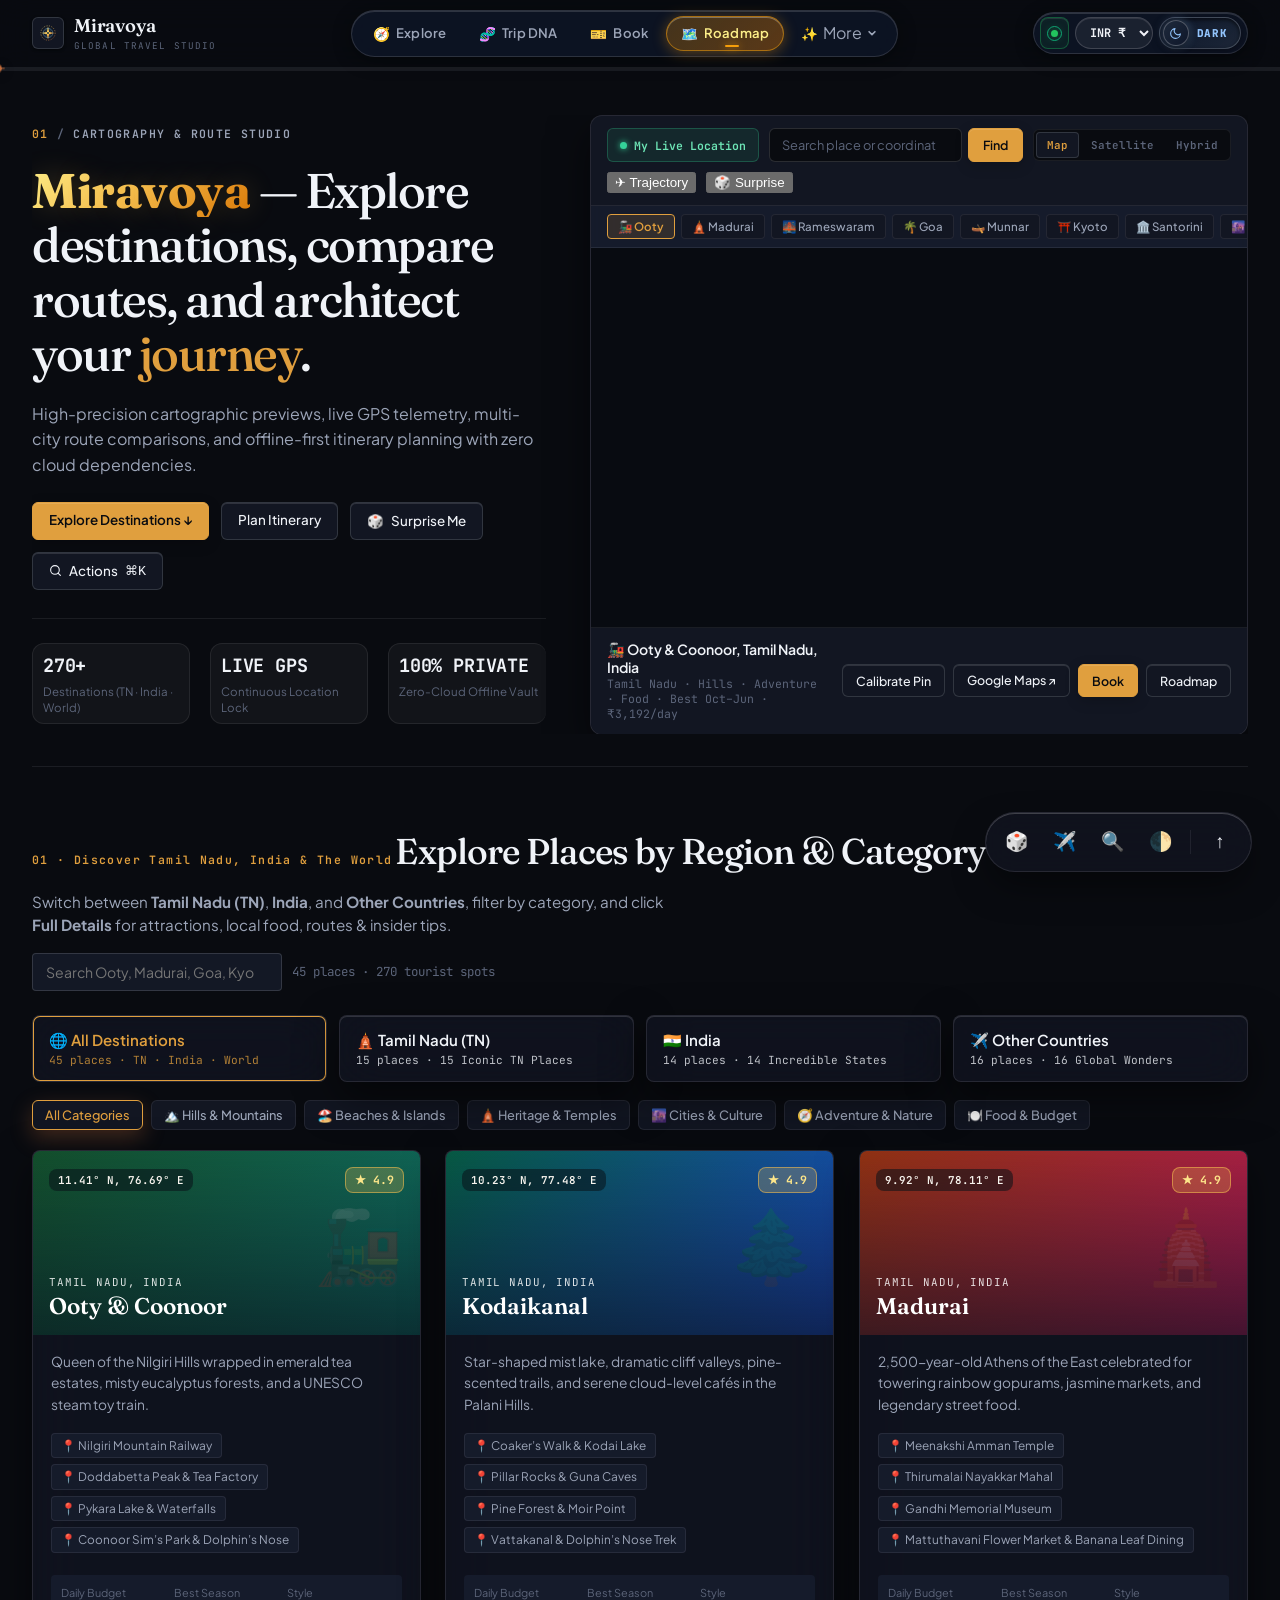
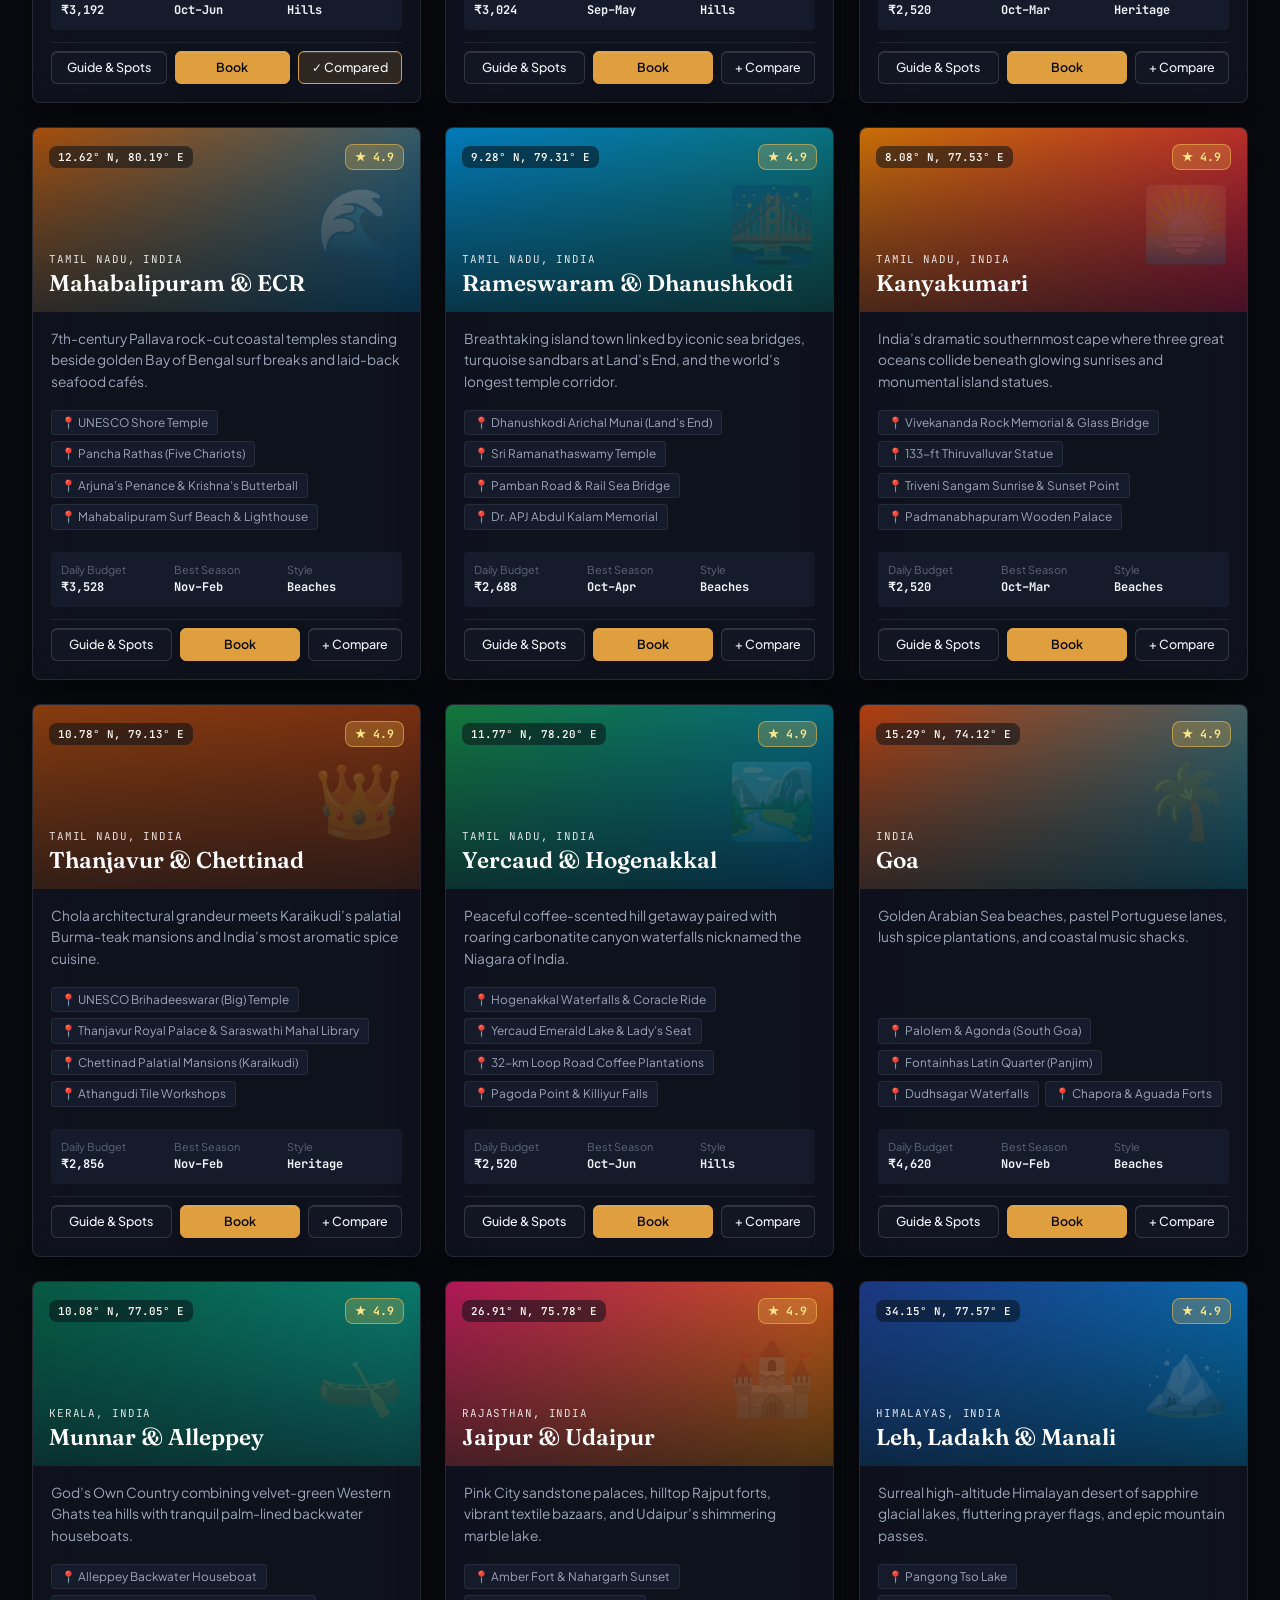
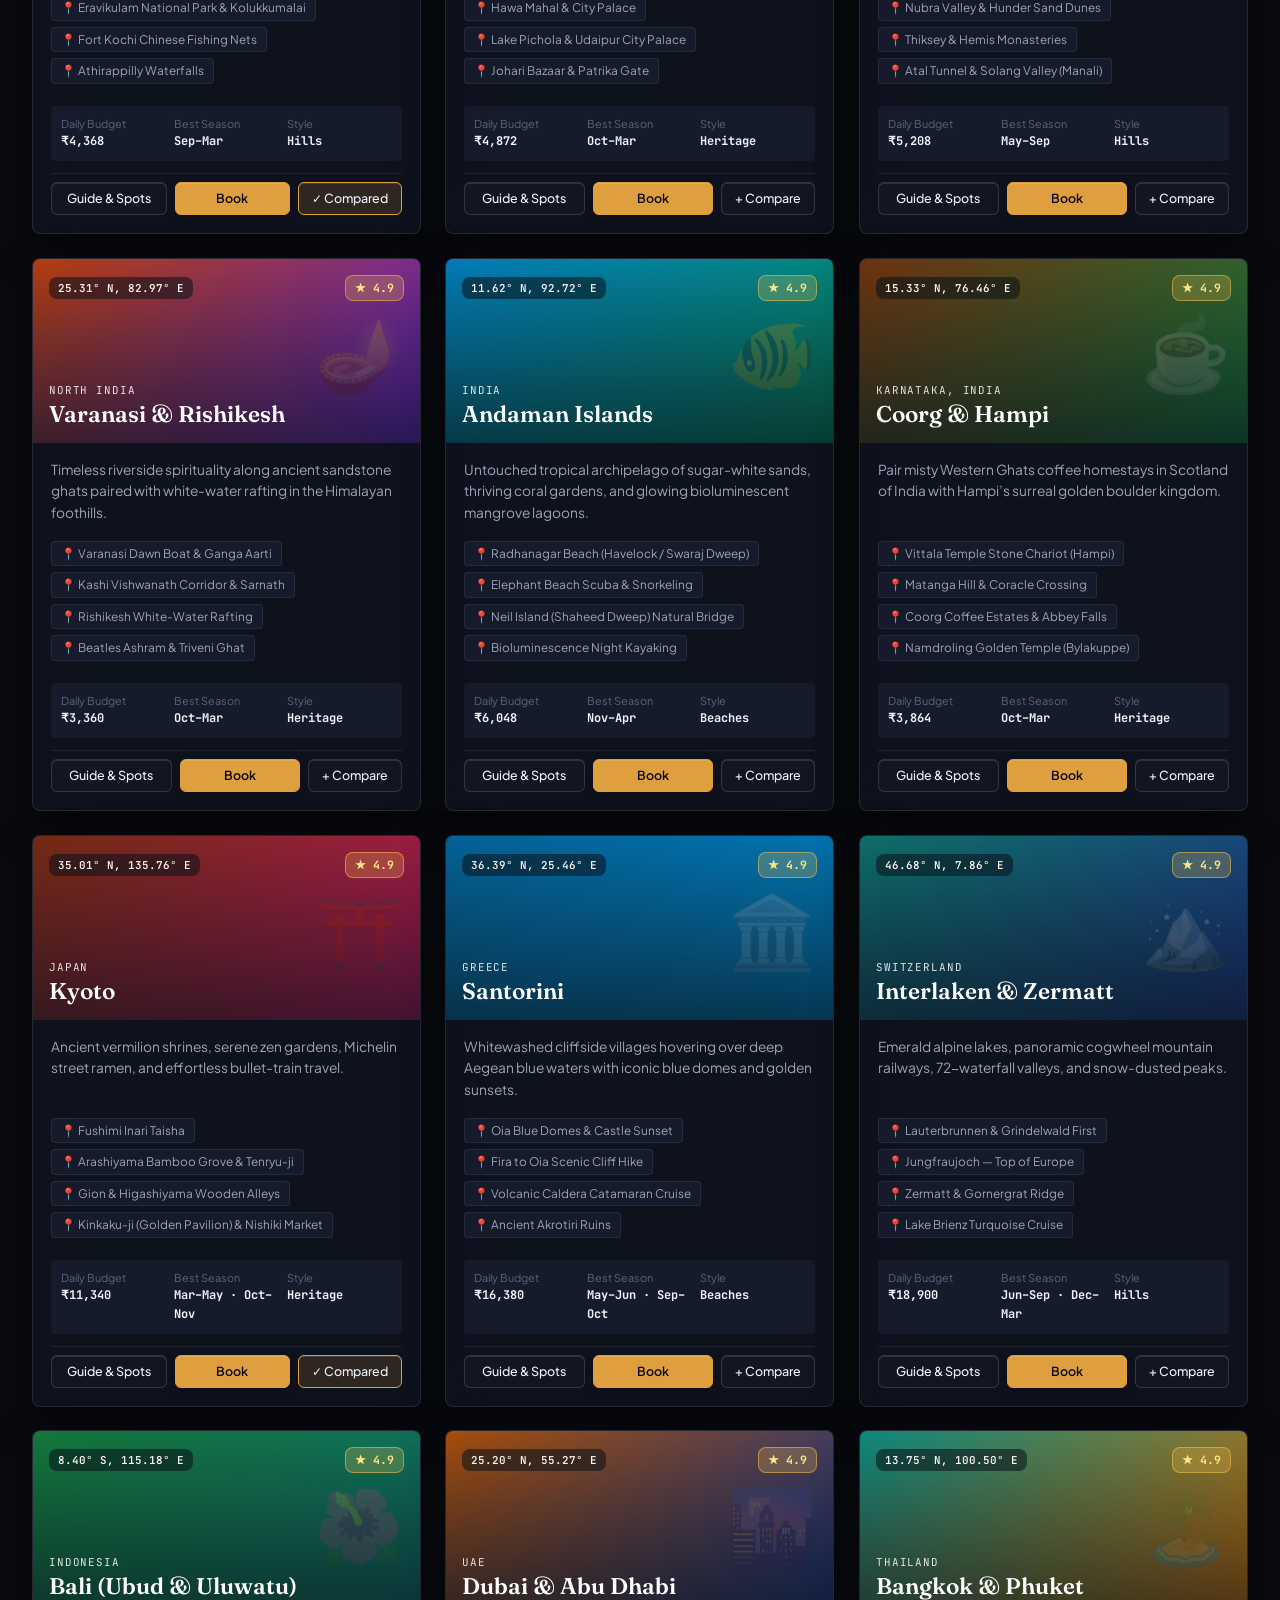
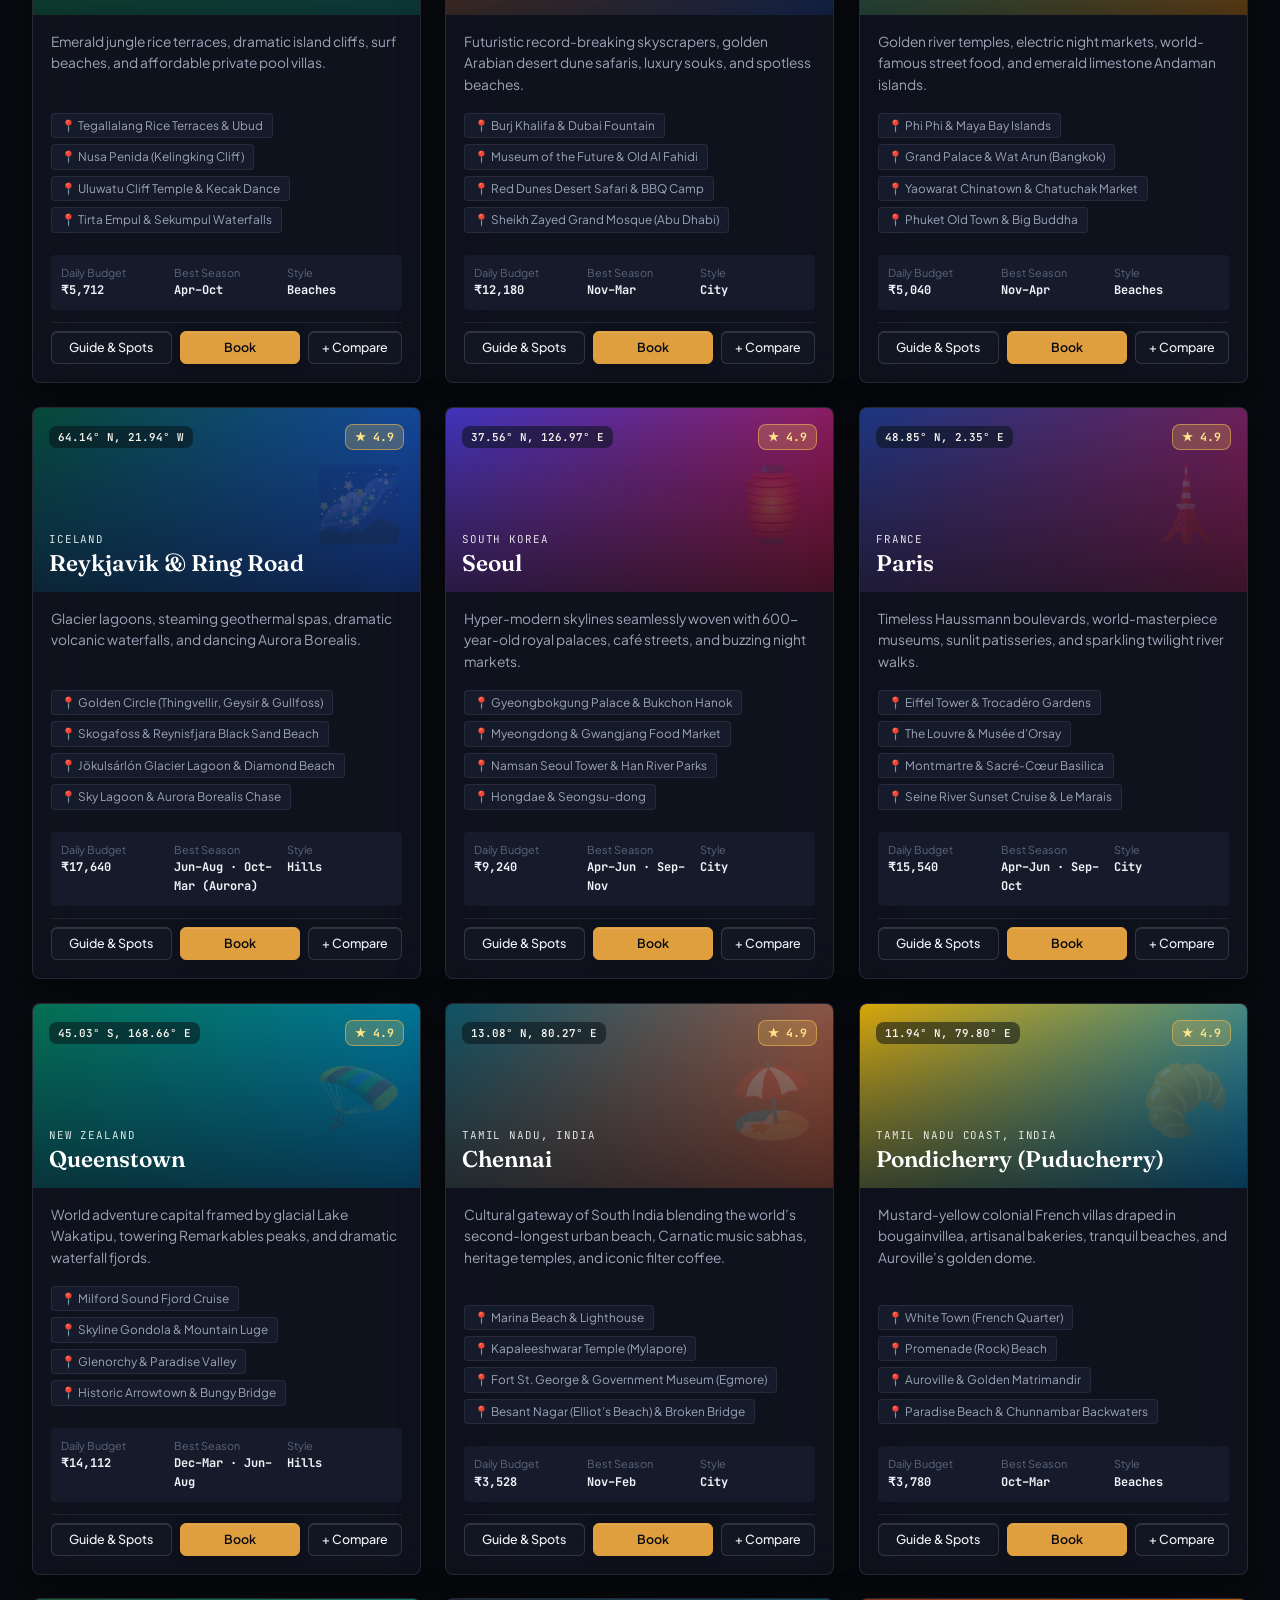
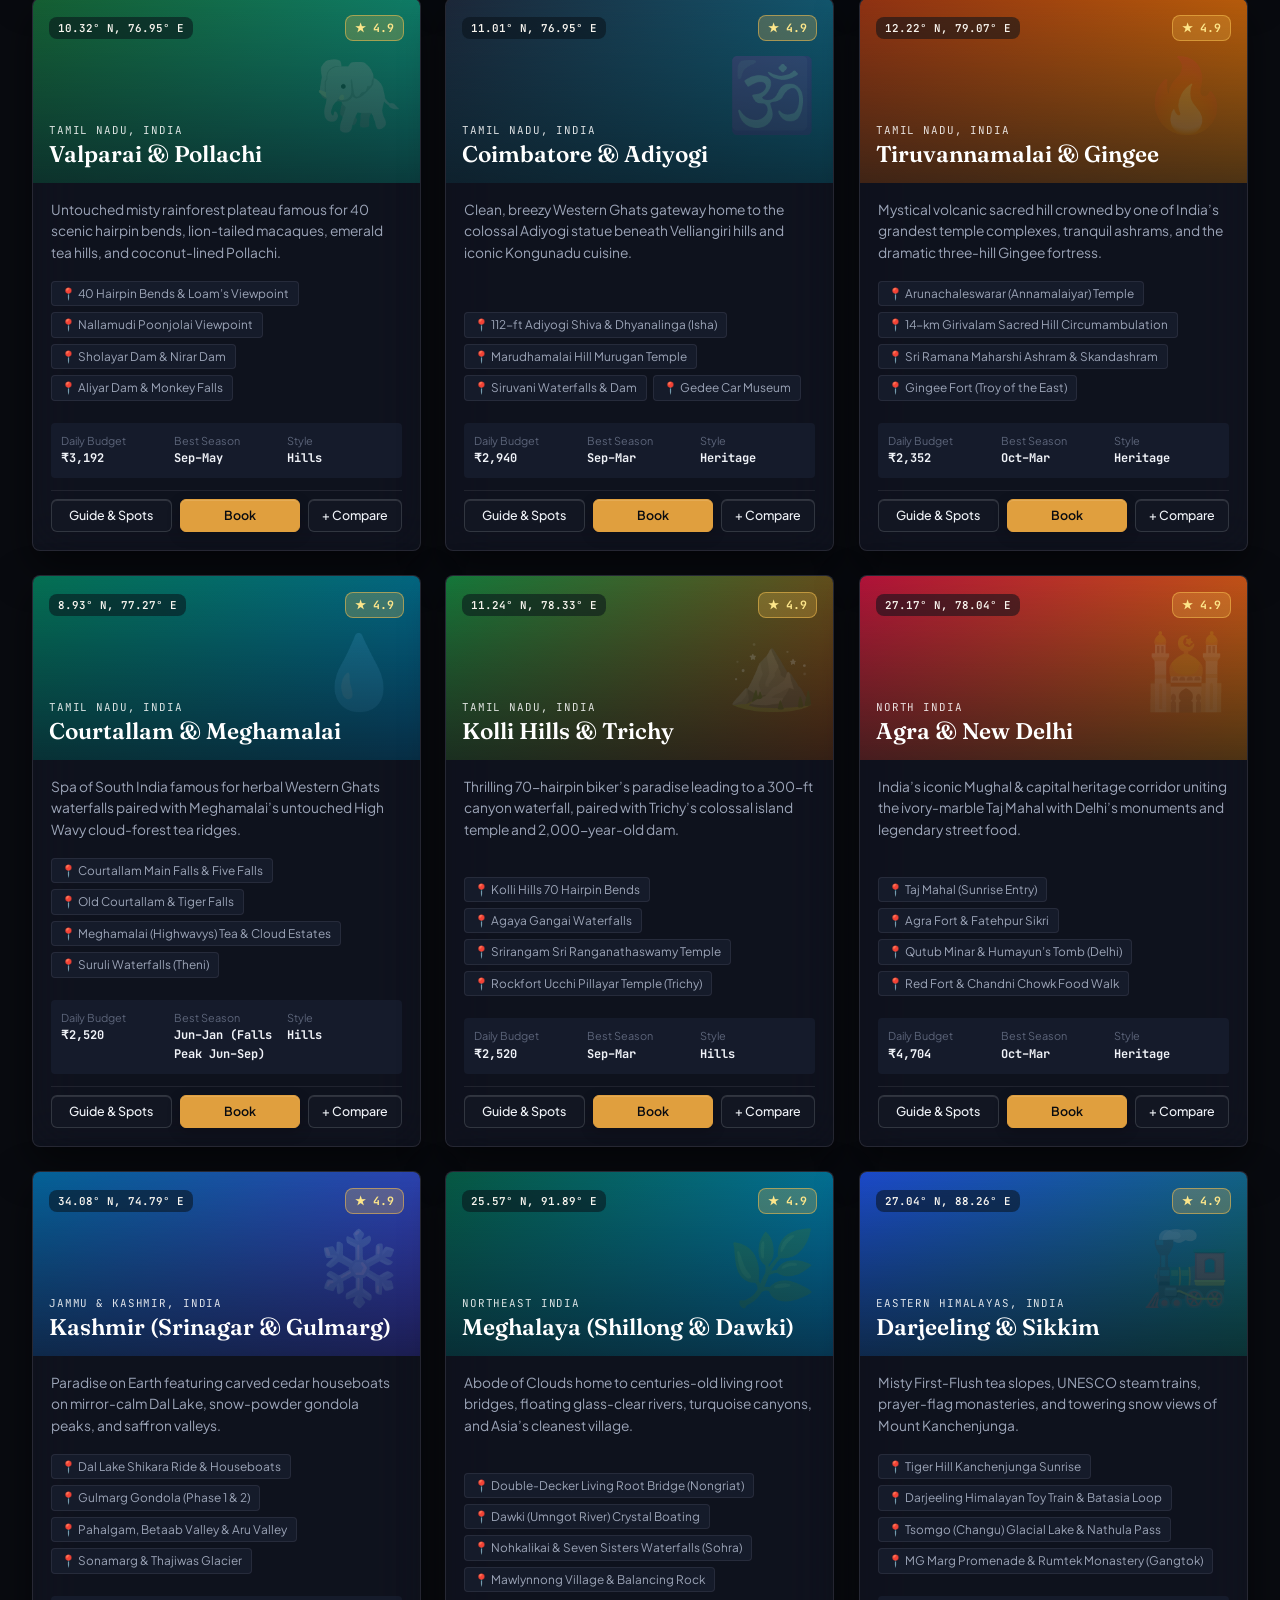
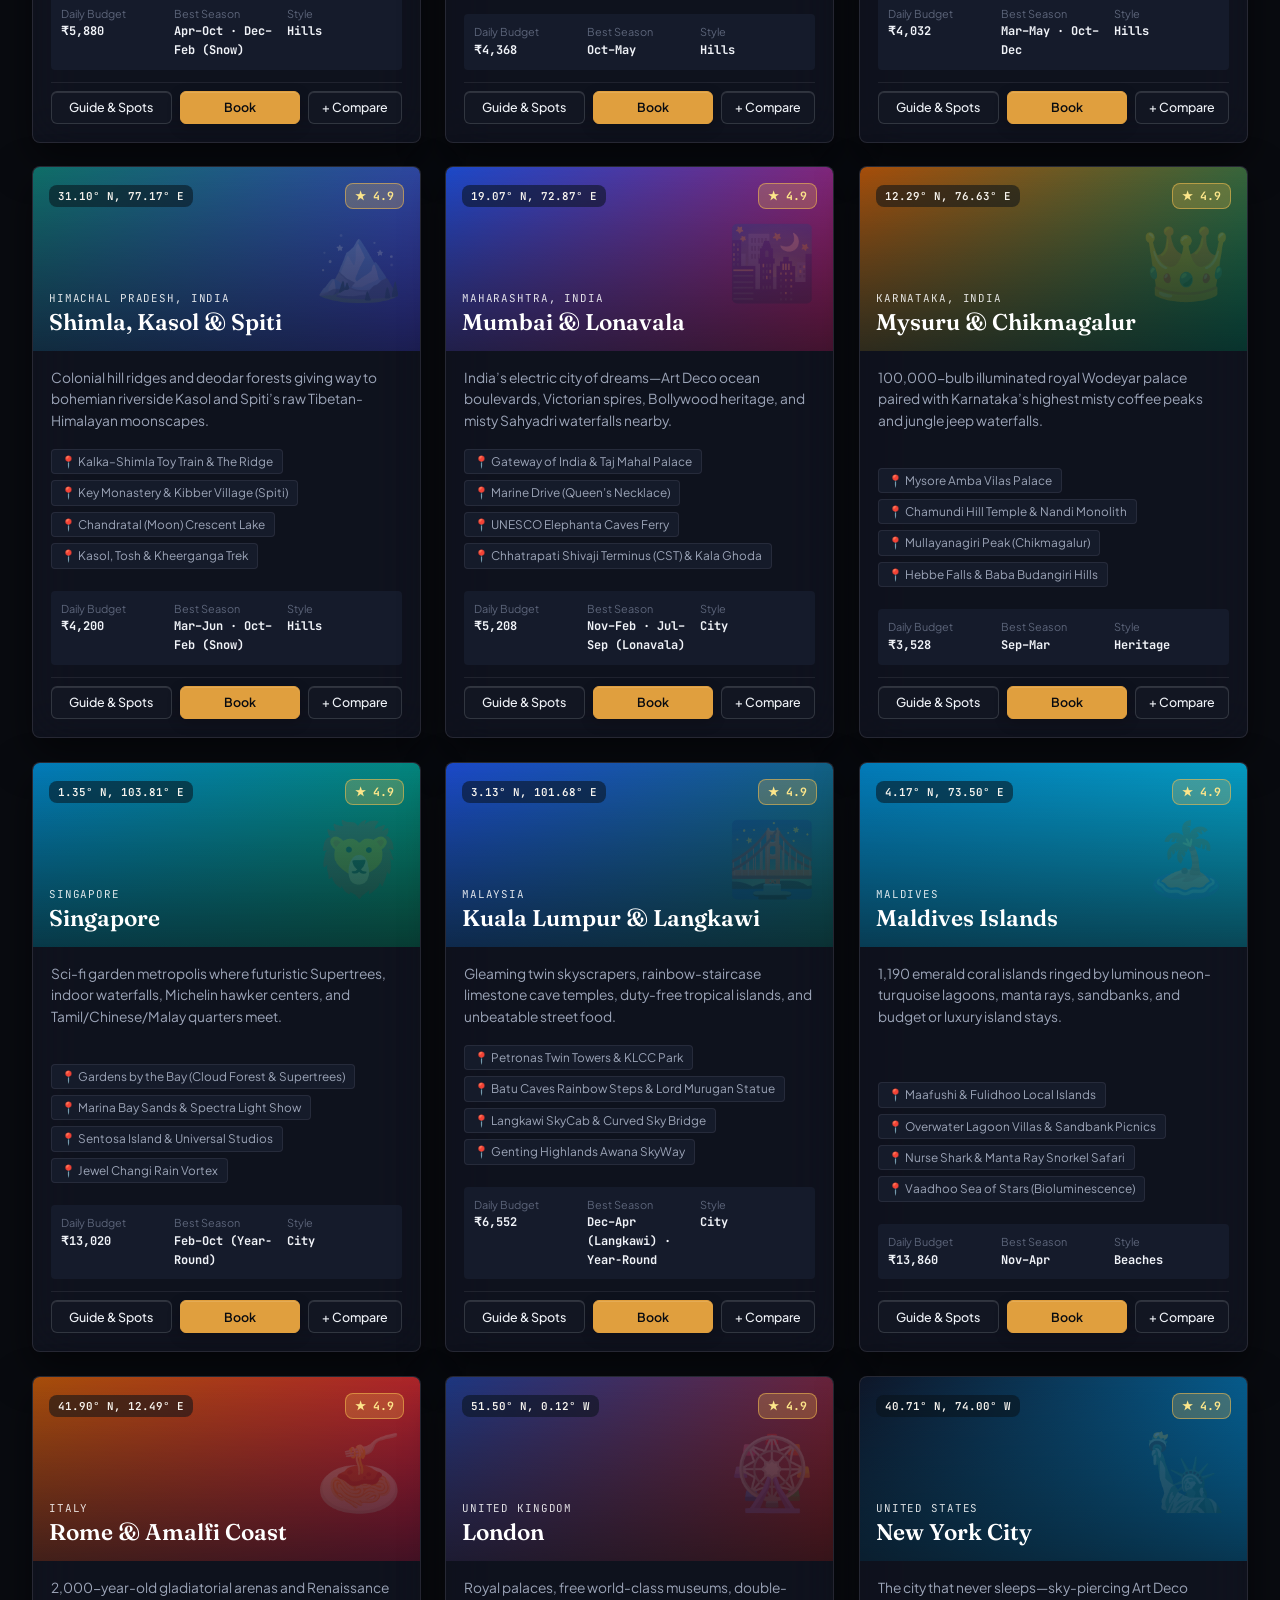
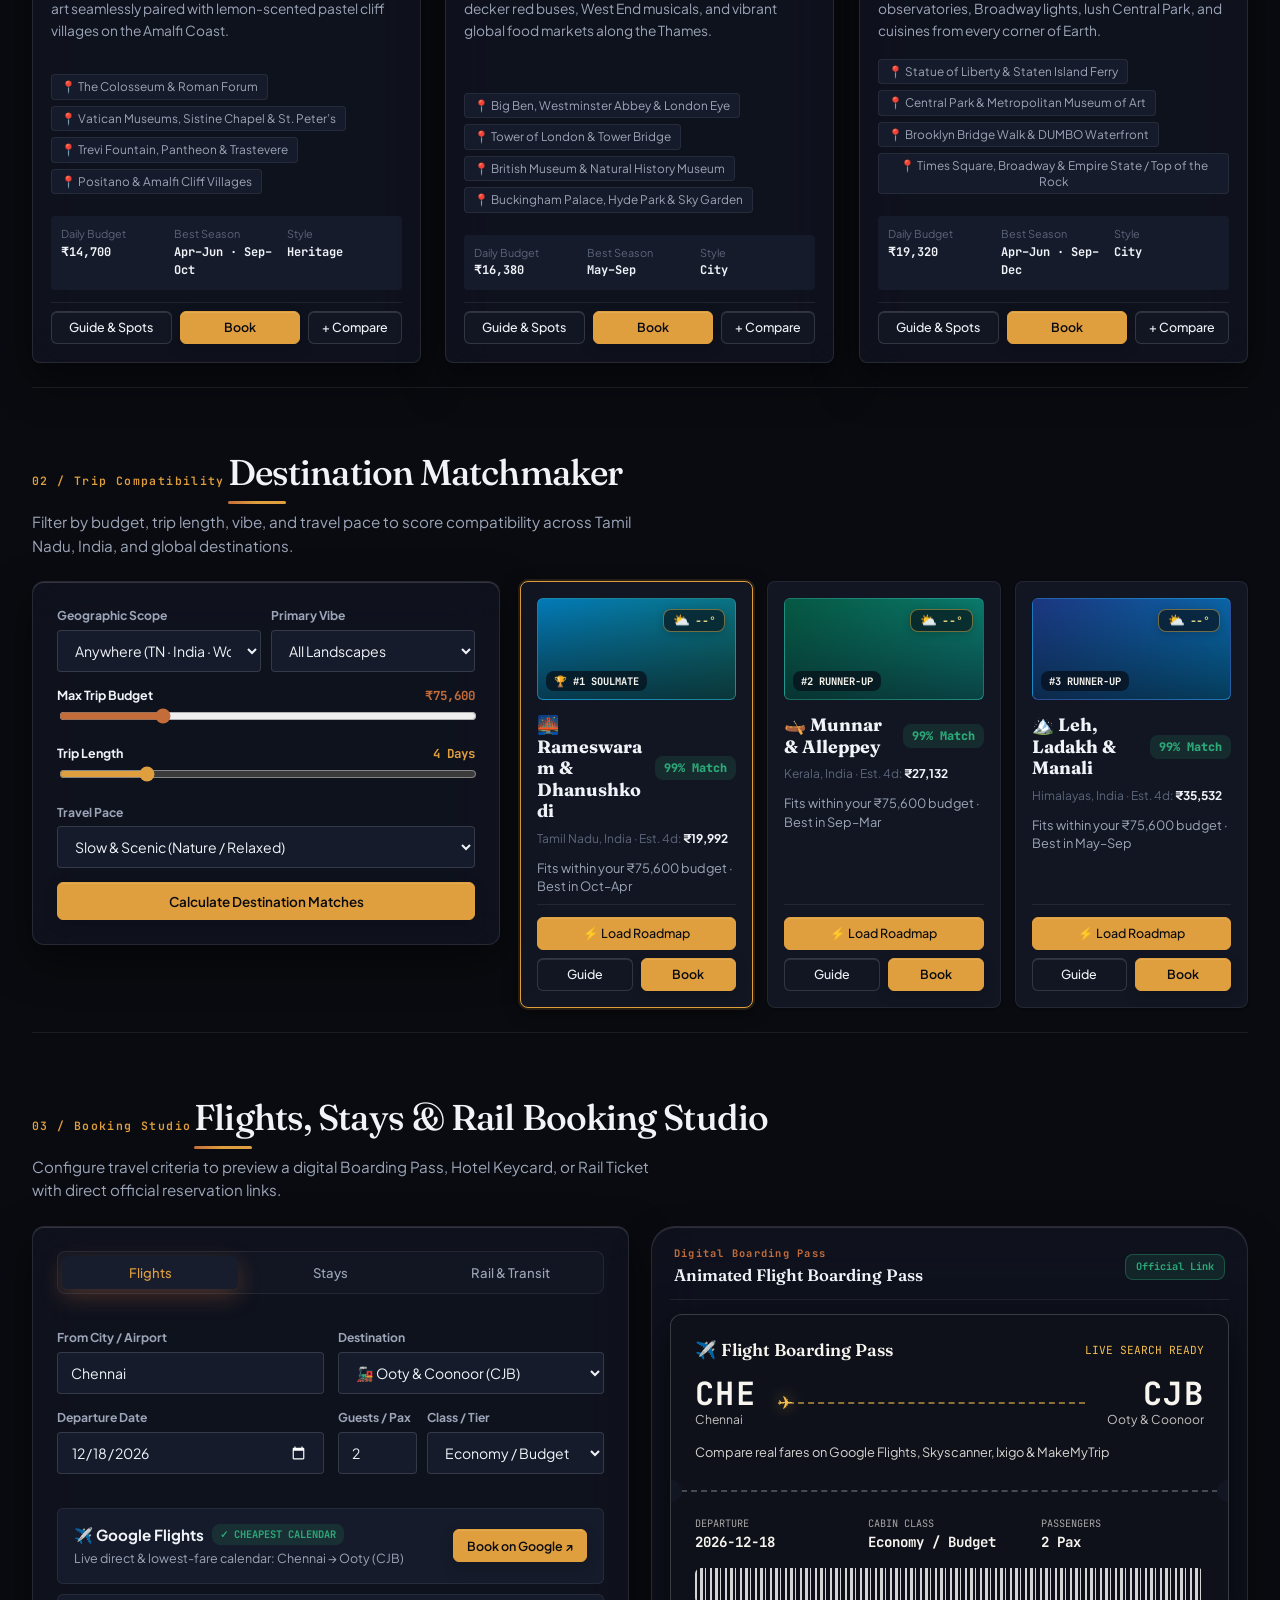
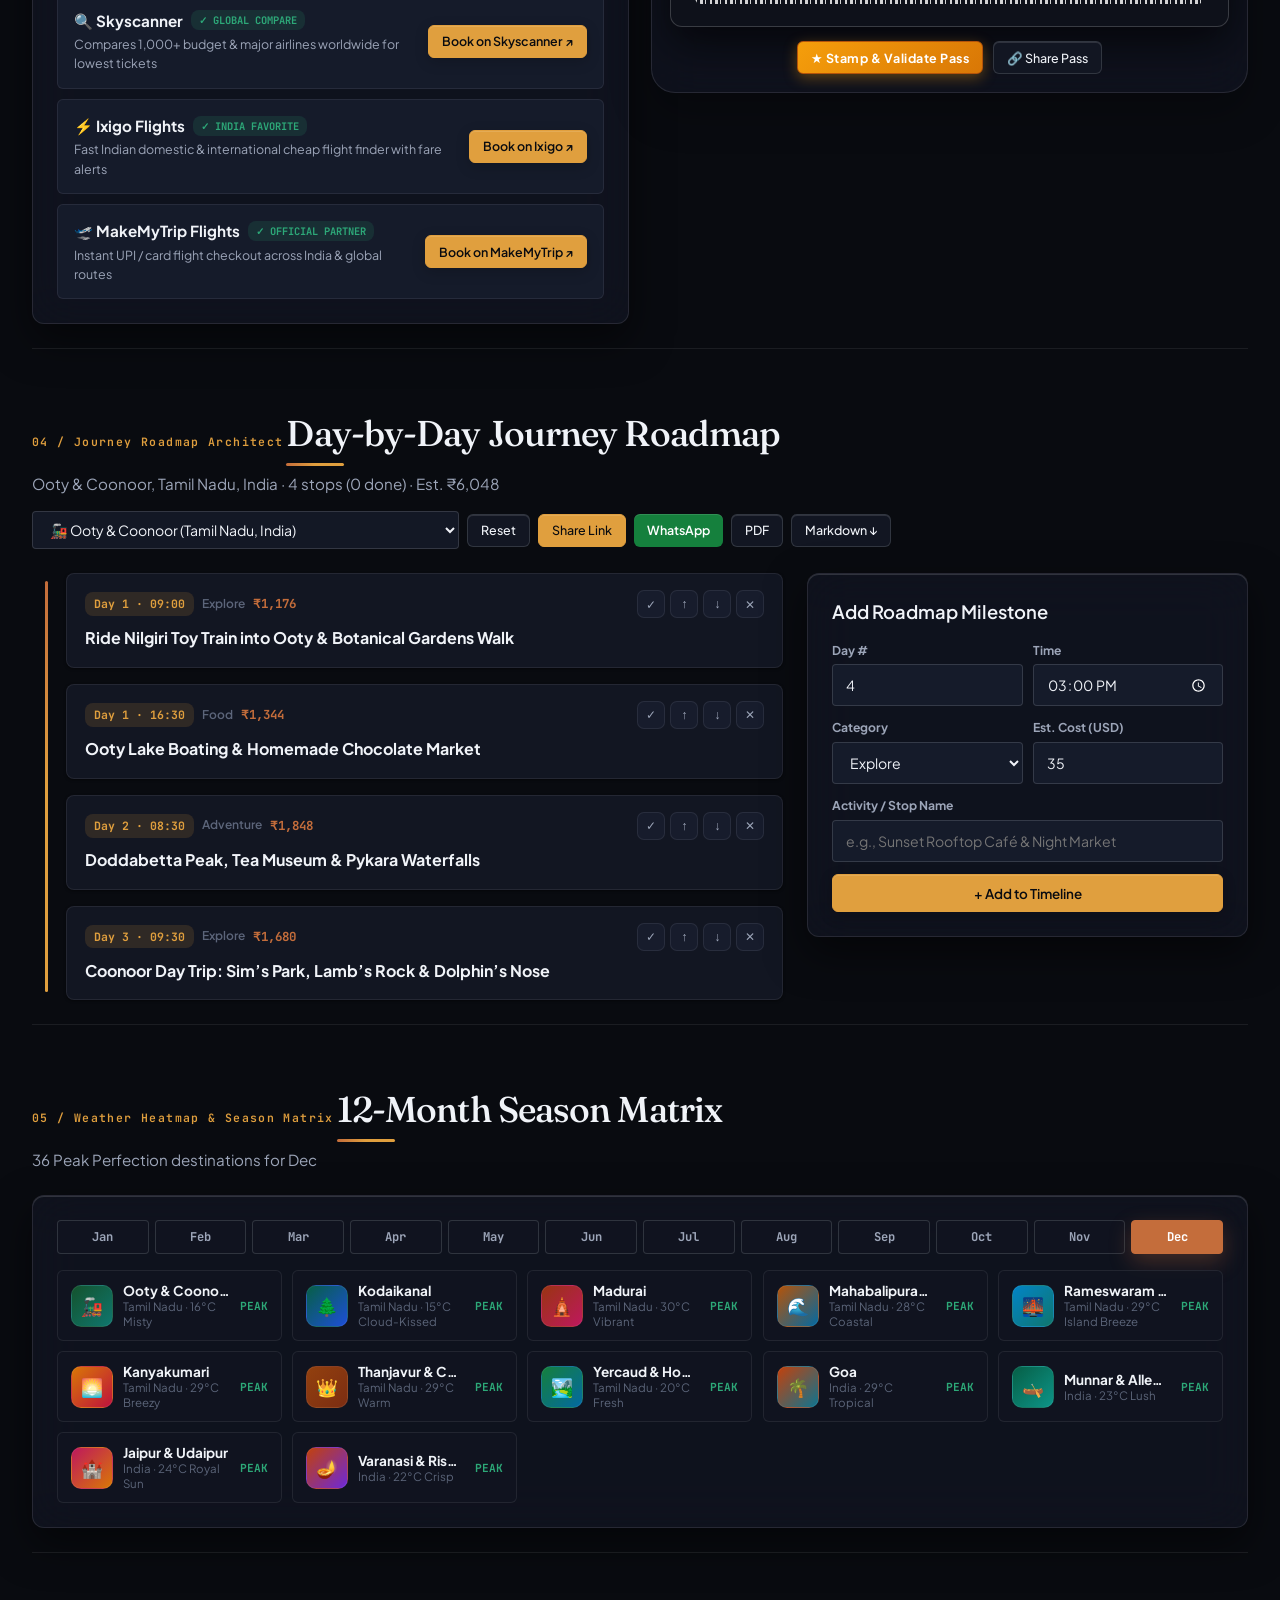
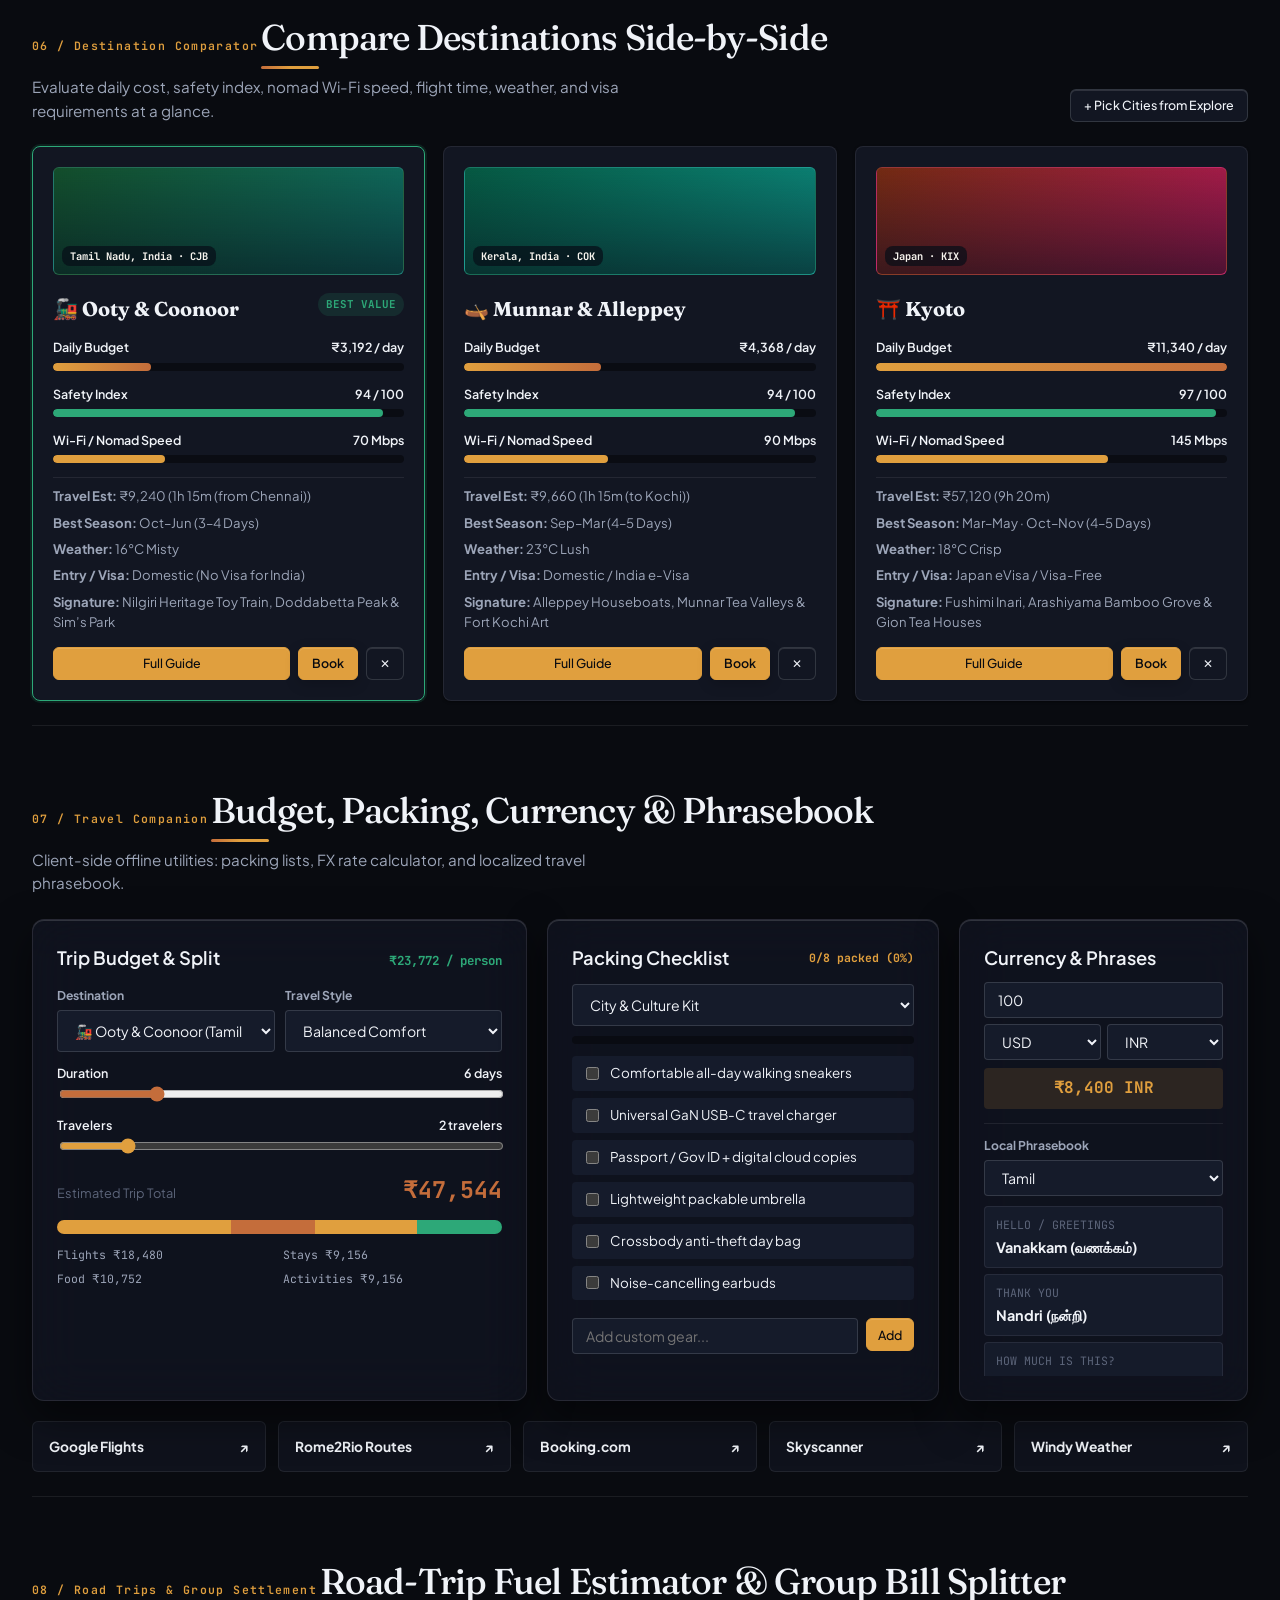
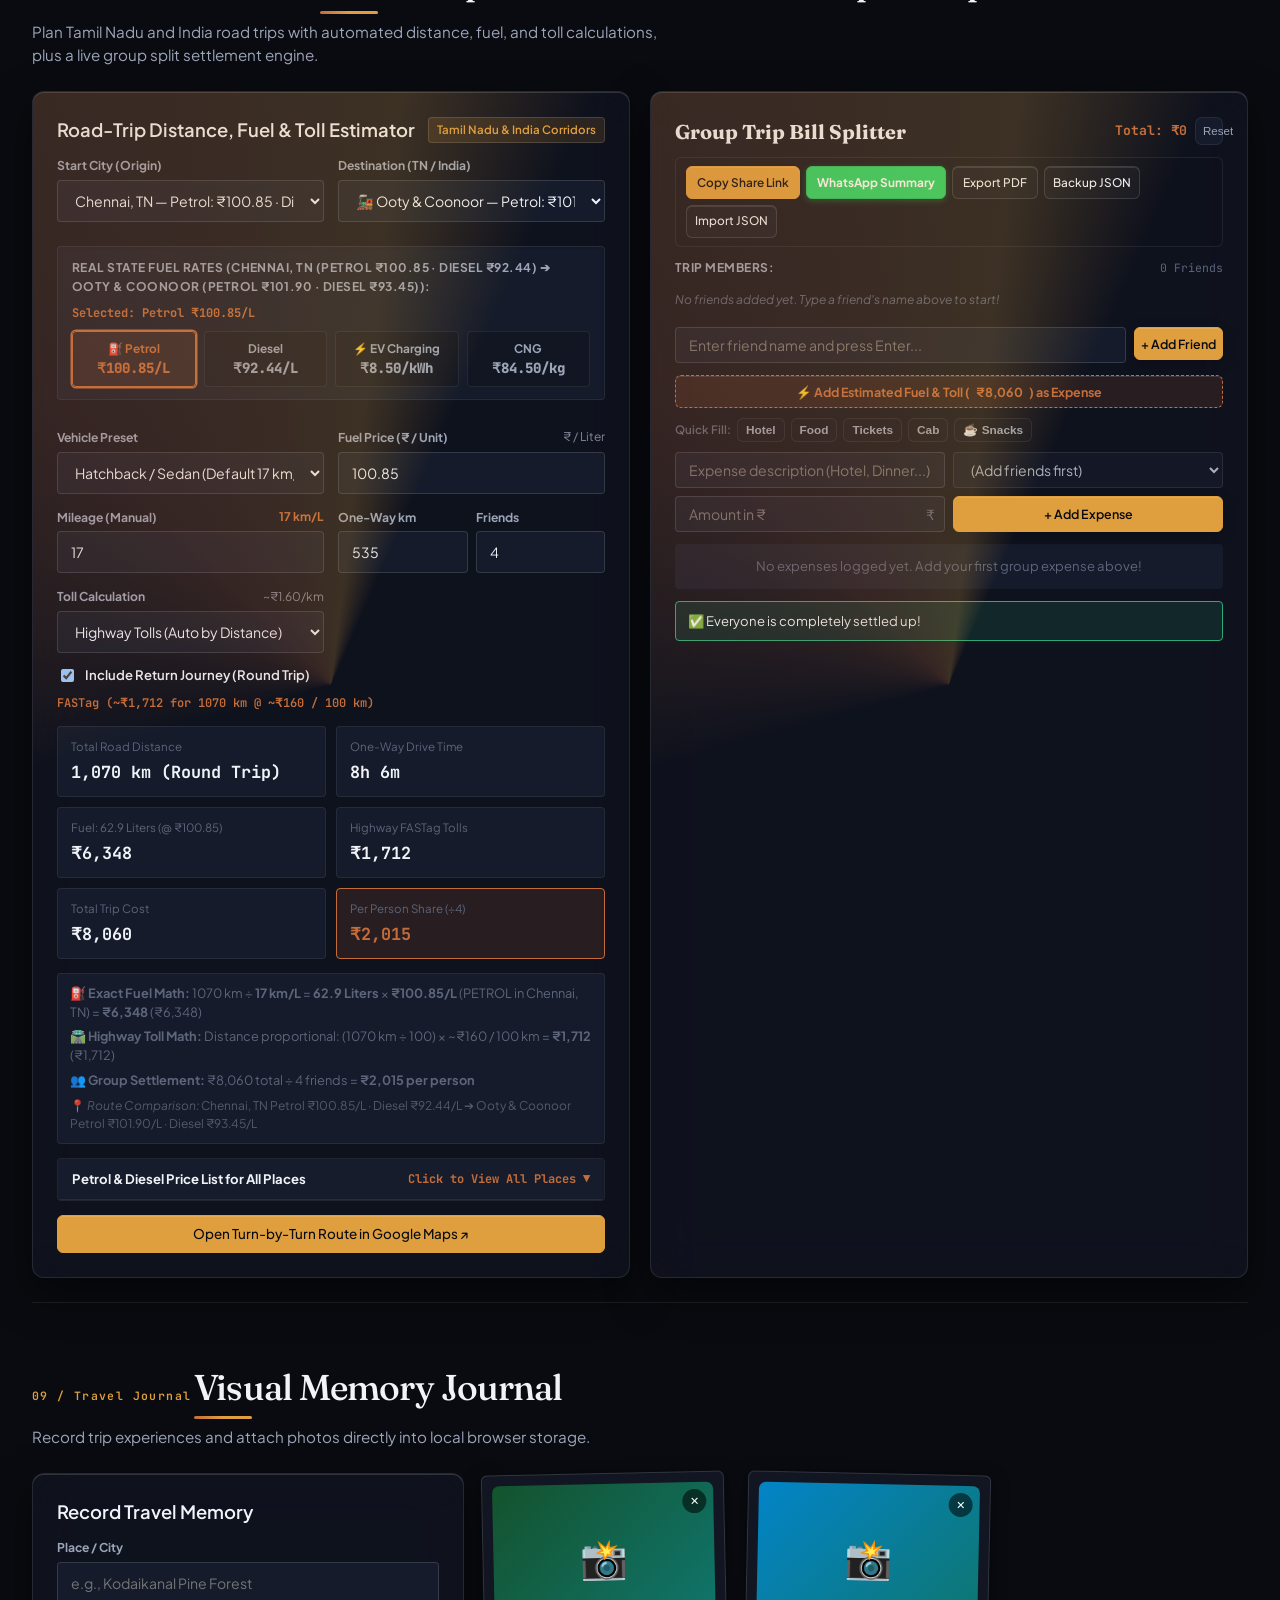
==== commit a097959f: "feat(mobile): rename menu to more and show only secondary topics in mobile drawer" ====
--- a/index.html
+++ b/index.html
@@ -151,8 +151,8 @@
     href="https://fonts.googleapis.com/css2?family=Fraunces:ital,opsz,wght@0,9..144,500;0,9..144,600;0,9..144,700;1,9..144,500&family=JetBrains+Mono:wght@500;600;700&family=Plus+Jakarta+Sans:wght@400;500;600;700;800&display=swap"
     rel="stylesheet" />
 
-  <link rel="stylesheet" href="styles/tokens.css?v=970" />
-  <link rel="stylesheet" href="styles/main.css?v=970" />
+  <link rel="stylesheet" href="styles/tokens.css?v=980" />
+  <link rel="stylesheet" href="styles/main.css?v=980" />
   <script>
     (function () {
       try {
@@ -445,8 +445,8 @@
           <span class="glass-toggle-label" id="theme-mode-text">Dark</span>
         </button>
 
-        <!-- Mobile Menu Hamburger Button -->
-        <button type="button" id="mobile-menu-toggle-btn" class="mobile-menu-toggle-btn" aria-label="Toggle Navigation Menu" aria-expanded="false" aria-controls="mobile-nav-drawer">
+        <!-- Mobile More Hamburger Button -->
+        <button type="button" id="mobile-menu-toggle-btn" class="mobile-menu-toggle-btn" aria-label="Toggle More Menu" title="More Tools &amp; Pages" aria-expanded="false" aria-controls="mobile-nav-drawer">
           <span class="hamburger-bar bar-1"></span>
           <span class="hamburger-bar bar-2"></span>
           <span class="hamburger-bar bar-3"></span>
@@ -509,7 +509,7 @@
   <!-- ======================================================================
        LUXURY MOBILE NAVIGATION DRAWER & EXPANDED ACTION HUB
        ====================================================================== -->
-  <div id="mobile-nav-drawer" class="mobile-nav-drawer" role="dialog" aria-modal="true" aria-label="Mobile Navigation Menu" hidden>
+  <div id="mobile-nav-drawer" class="mobile-nav-drawer" role="dialog" aria-modal="true" aria-label="More Travel Studios and Tools" hidden>
     <div class="mobile-drawer-backdrop" id="mobile-drawer-backdrop"></div>
     <div class="mobile-drawer-panel">
       <div class="mobile-drawer-header">
@@ -523,7 +523,7 @@
           </span>
           <div class="mobile-drawer-brand-text">
             <span class="brand-name">Miravoya</span>
-            <span class="brand-sub">Global Travel Studio</span>
+            <span class="brand-sub">More Studios &amp; Tools</span>
           </div>
         </div>
         <div class="mobile-drawer-header-actions">
@@ -531,45 +531,13 @@
             <span class="sync-dot"></span>
             <span>Live</span>
           </div>
-          <button type="button" id="mobile-drawer-close-btn" class="mobile-drawer-close-btn" aria-label="Close navigation menu">✕</button>
+          <button type="button" id="mobile-drawer-close-btn" class="mobile-drawer-close-btn" aria-label="Close More Tools">✕</button>
         </div>
       </div>
 
       <div class="mobile-drawer-body">
-        <div class="mobile-drawer-section-label">PRIMARY HUBS</div>
-        <nav class="mobile-drawer-links" aria-label="Mobile primary navigation">
-          <a class="mobile-drawer-link" href="#explore-section" data-close-drawer>
-            <span class="mdl-icon">🧭</span>
-            <div class="mdl-info">
-              <span class="mdl-title">Explore Destinations</span>
-              <span class="mdl-desc">45 places across TN, India &amp; World</span>
-            </div>
-            <span class="mdl-arrow">›</span>
-          </a>
-          <a class="mobile-drawer-link" href="#dna-section" data-close-drawer>
-            <span class="mdl-icon">🧬</span>
-            <div class="mdl-info">
-              <span class="mdl-title">Smart Trip DNA</span>
-              <span class="mdl-desc">Soulmate matching by vibe, budget &amp; pace</span>
-            </div>
-            <span class="mdl-arrow">›</span>
-          </a>
-          <a class="mobile-drawer-link" href="#book-section" data-close-drawer>
-            <span class="mdl-icon">🎫</span>
-            <div class="mdl-info">
-              <span class="mdl-title">Booking Studio &amp; Passes</span>
-              <span class="mdl-desc">Flights, stays, rail &amp; digital boarding pass</span>
-            </div>
-            <span class="mdl-arrow">›</span>
-          </a>
-          <a class="mobile-drawer-link" href="#roadmap-section" data-close-drawer>
-            <span class="mdl-icon">🗺️</span>
-            <div class="mdl-info">
-              <span class="mdl-title">Journey Roadmap</span>
-              <span class="mdl-desc">Day-by-day interactive itinerary builder</span>
-            </div>
-            <span class="mdl-arrow">›</span>
-          </a>
+        <div class="mobile-drawer-section-label">MORE TRAVEL TOOLS &amp; STUDIOS</div>
+        <nav class="mobile-drawer-links" aria-label="More travel tools and studios">
           <a class="mobile-drawer-link" href="#season-matrix-section" data-close-drawer>
             <span class="mdl-icon">🗓️</span>
             <div class="mdl-info">
@@ -599,6 +567,30 @@
             <div class="mdl-info">
               <span class="mdl-title">Road Trips &amp; Split Bill</span>
               <span class="mdl-desc">Fuel estimation &amp; shared group expenses</span>
+            </div>
+            <span class="mdl-arrow">›</span>
+          </a>
+          <a class="mobile-drawer-link" href="#journal-section" data-close-drawer>
+            <span class="mdl-icon">📖</span>
+            <div class="mdl-info">
+              <span class="mdl-title">Travel Journal &amp; Logs</span>
+              <span class="mdl-desc">Personal notes, day-by-day logs &amp; memory vault</span>
+            </div>
+            <span class="mdl-arrow">›</span>
+          </a>
+          <a class="mobile-drawer-link" href="#readiness-section" data-close-drawer>
+            <span class="mdl-icon">🛡️</span>
+            <div class="mdl-info">
+              <span class="mdl-title">Pre-Flight Readiness</span>
+              <span class="mdl-desc">Emergency helplines, docs audit &amp; checklist</span>
+            </div>
+            <span class="mdl-arrow">›</span>
+          </a>
+          <a class="mobile-drawer-link" href="#trips-section" data-close-drawer>
+            <span class="mdl-icon">🎟️</span>
+            <div class="mdl-info">
+              <span class="mdl-title">Reserved Passes &amp; Trips</span>
+              <span class="mdl-desc">Saved official booking passes &amp; trip links</span>
             </div>
             <span class="mdl-arrow">›</span>
           </a>
@@ -2270,9 +2262,9 @@
       <span class="mbb-icon">🗺️</span>
       <span class="mbb-label">Roadmap</span>
     </a>
-    <button type="button" id="mbb-menu-btn" class="mbb-item mbb-menu-trigger" aria-label="Open navigation menu">
+    <button type="button" id="mbb-menu-btn" class="mbb-item mbb-menu-trigger" aria-label="Open More travel tools">
       <span class="mbb-icon">✨</span>
-      <span class="mbb-label">Menu</span>
+      <span class="mbb-label">More</span>
     </button>
   </nav>
 
@@ -2296,7 +2288,7 @@
         <span class="dock-tooltip">Switch Theme</span>
       </button>
       <div class="dock-divider"></div>
-      <button type="button" class="dock-btn" id="dock-top-btn" title="Scroll to Top">
+      <button type="button" id="dock-top-btn" class="dock-btn" title="Scroll to Top">
         <span class="dock-icon" aria-hidden="true">↑</span>
         <span class="dock-tooltip">Top</span>
       </button>
@@ -2313,11 +2305,11 @@
   <script defer src="js/extras.js?v=6"></script>
   <script defer src="js/weather.js"></script>
   <script defer src="js/vault.js?v=1"></script>
-  <script defer src="js/app.js?v=970"></script>
+  <script defer src="js/app.js?v=980"></script>
   <script>
     if ('serviceWorker' in navigator) {
       window.addEventListener('load', () => {
-        navigator.serviceWorker.register('./sw.js?v=970')
+        navigator.serviceWorker.register('./sw.js?v=980')
           .then((reg) => {
             reg.update();
             console.log('Miravoya Service Worker active:', reg.scope);
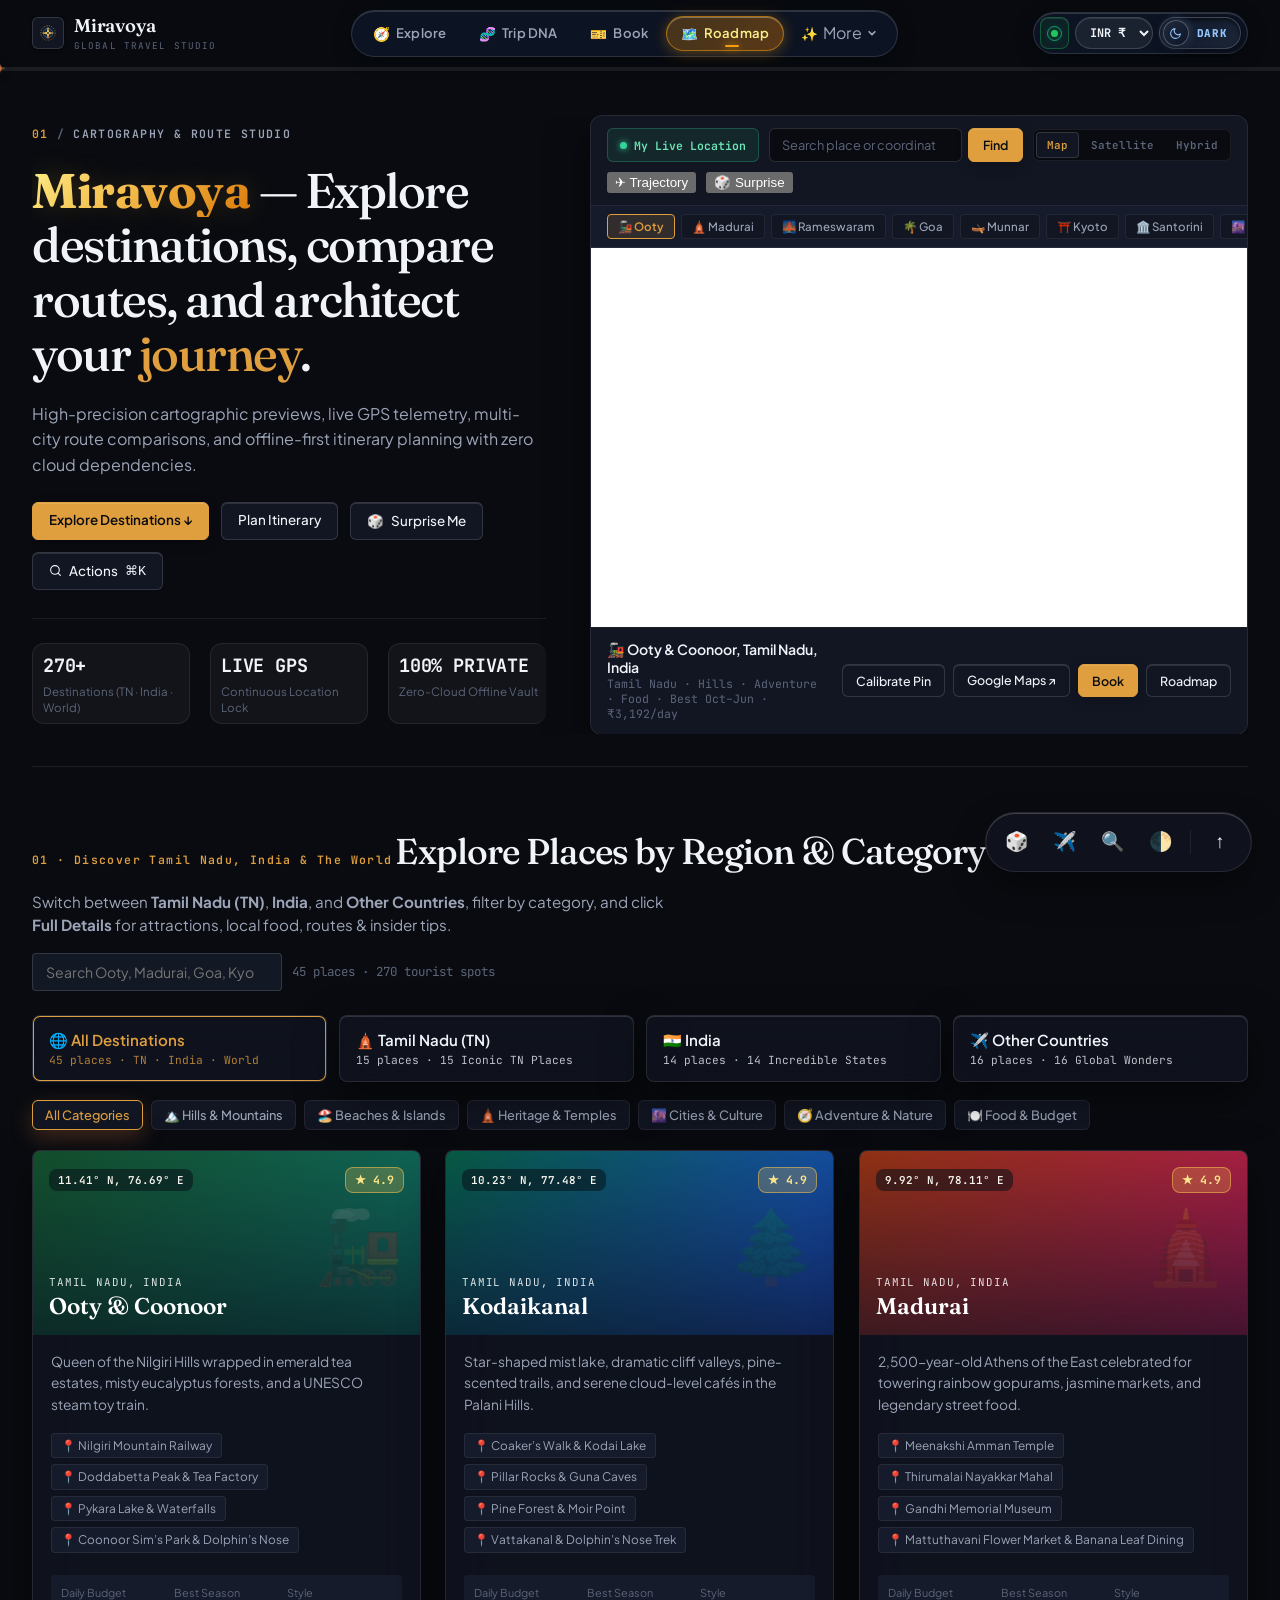
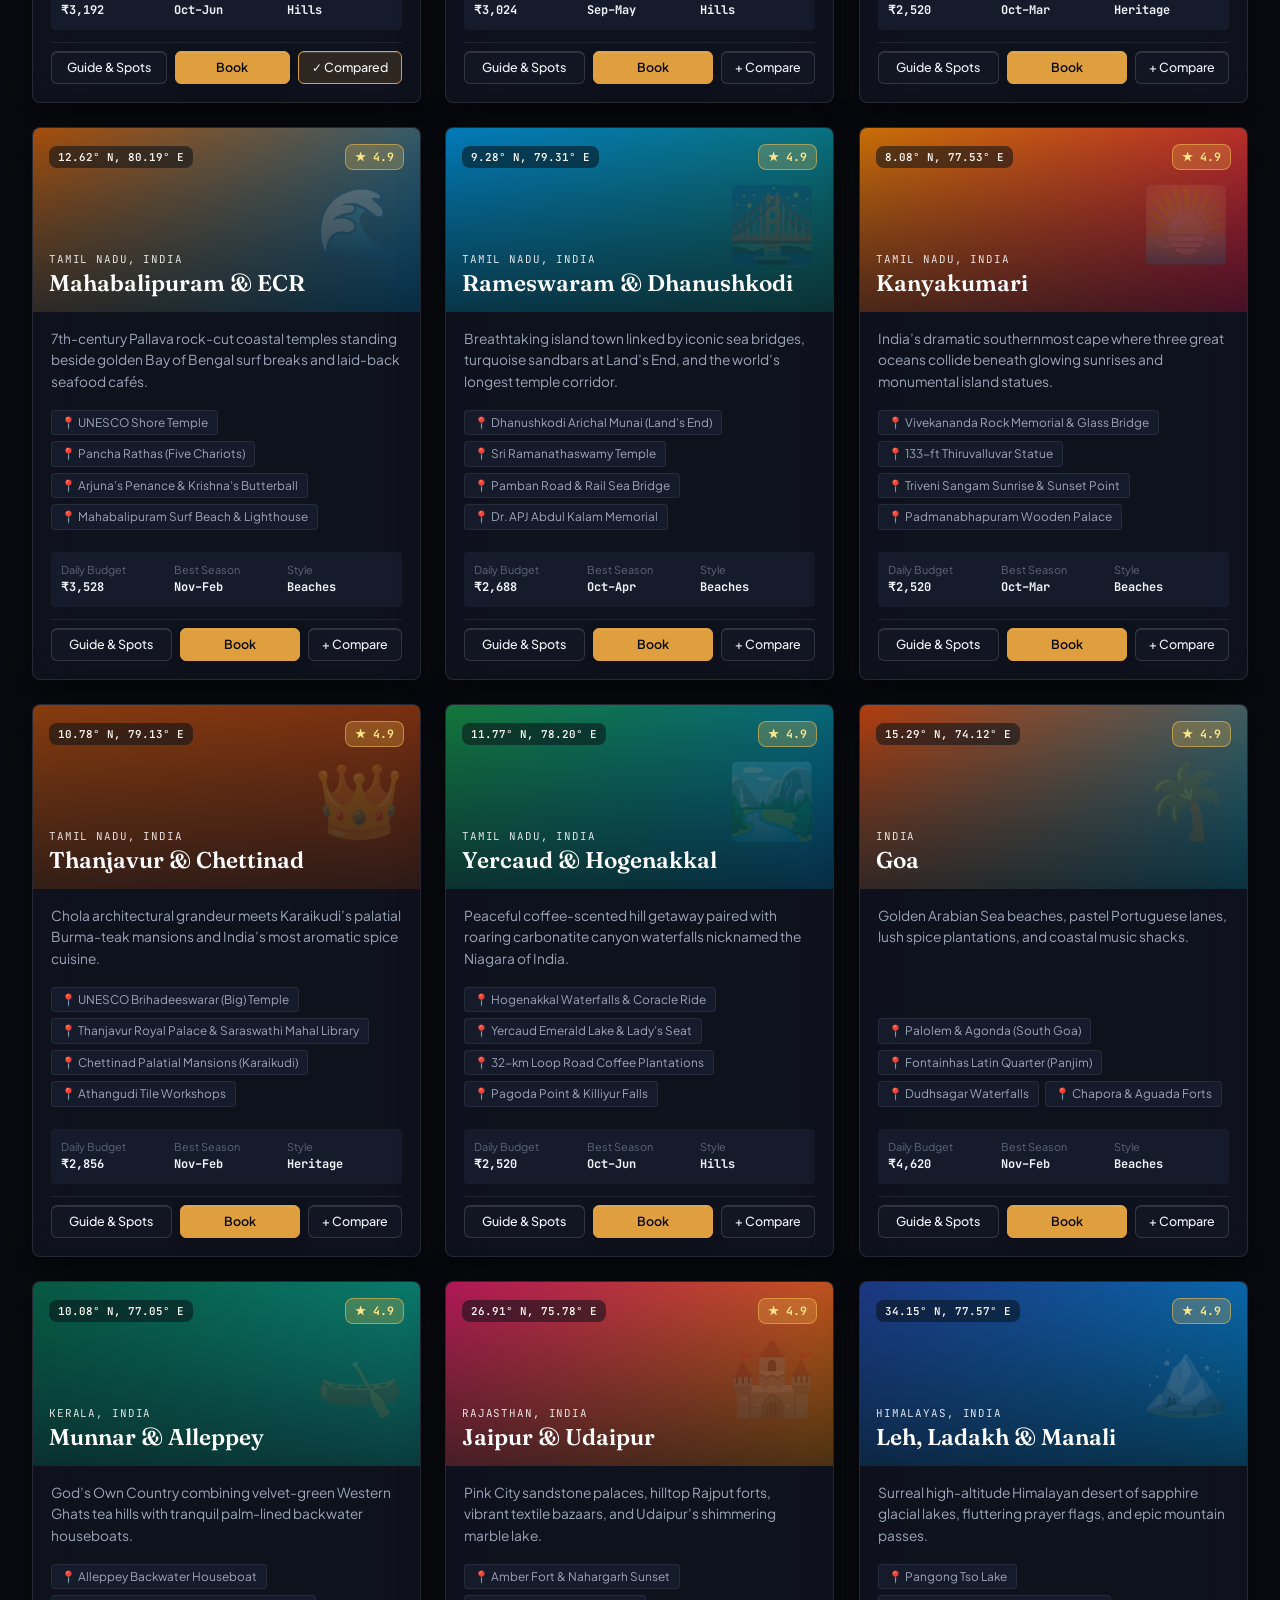
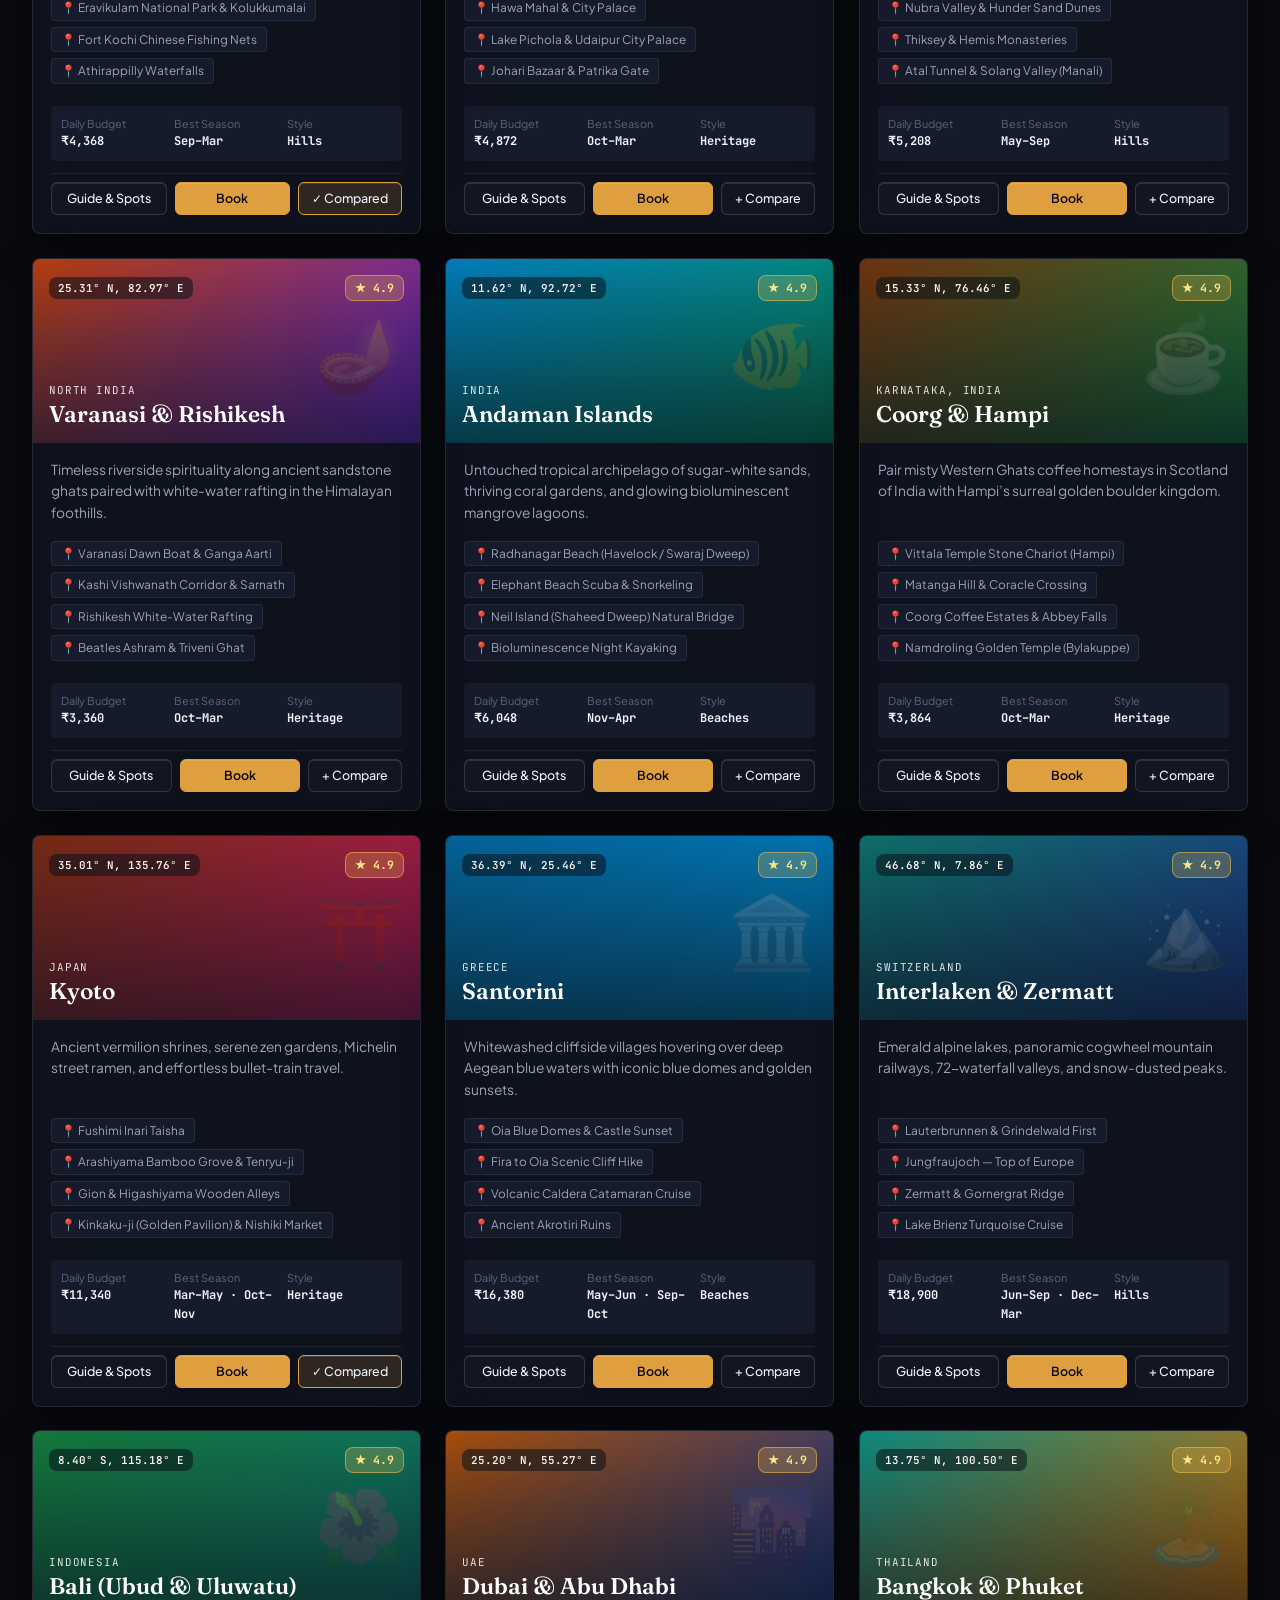
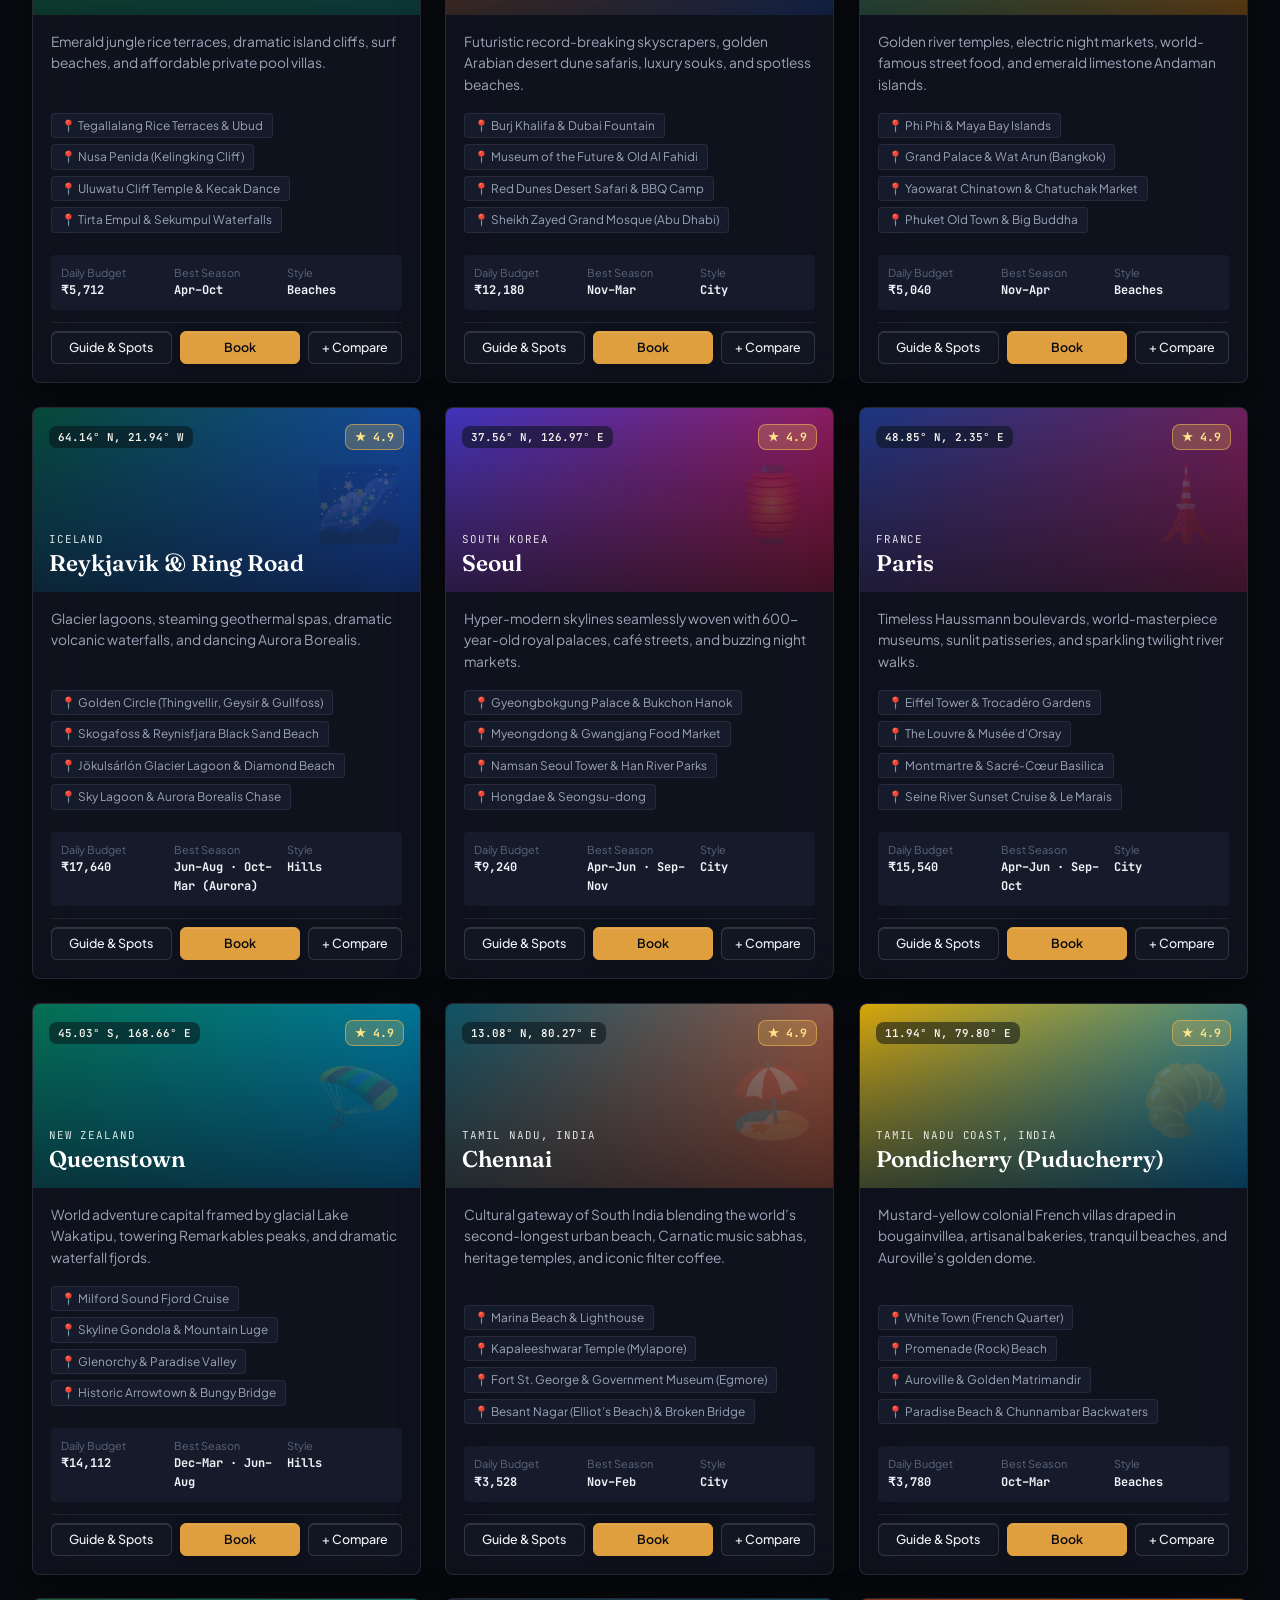
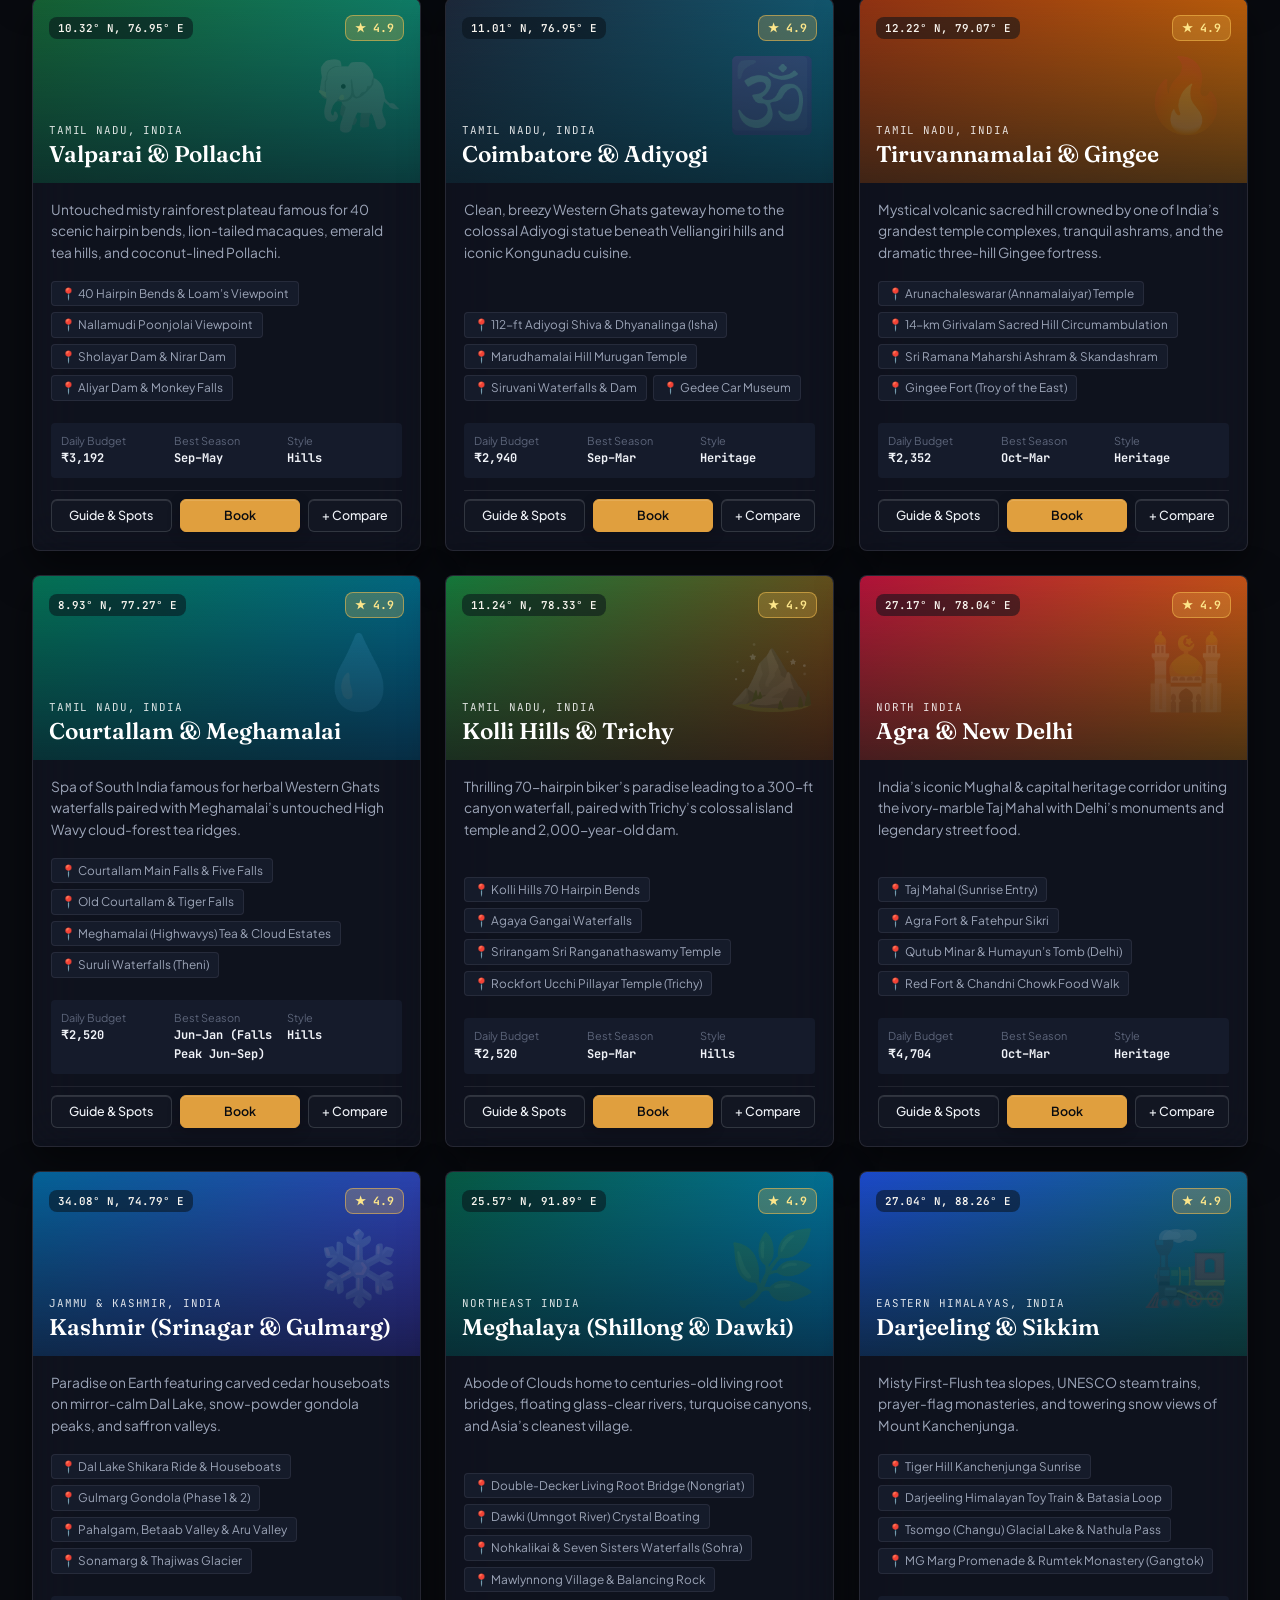
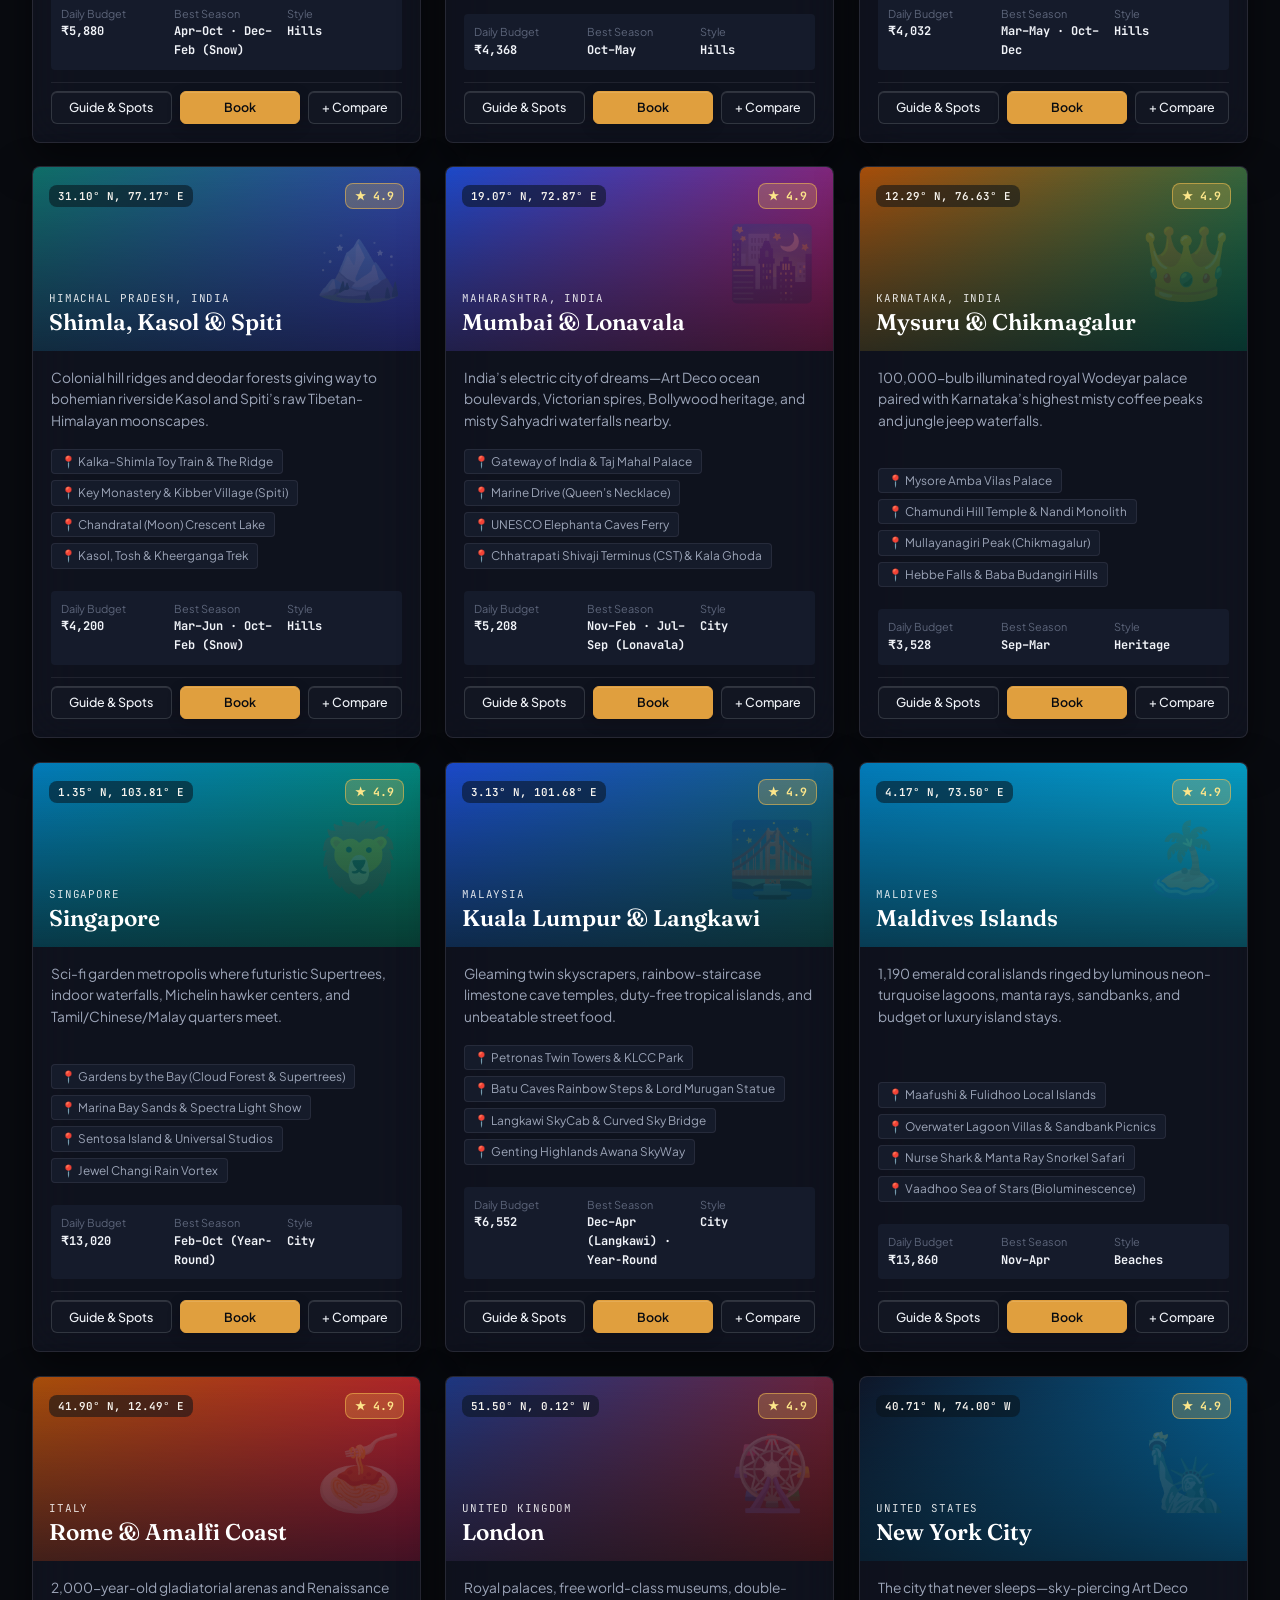
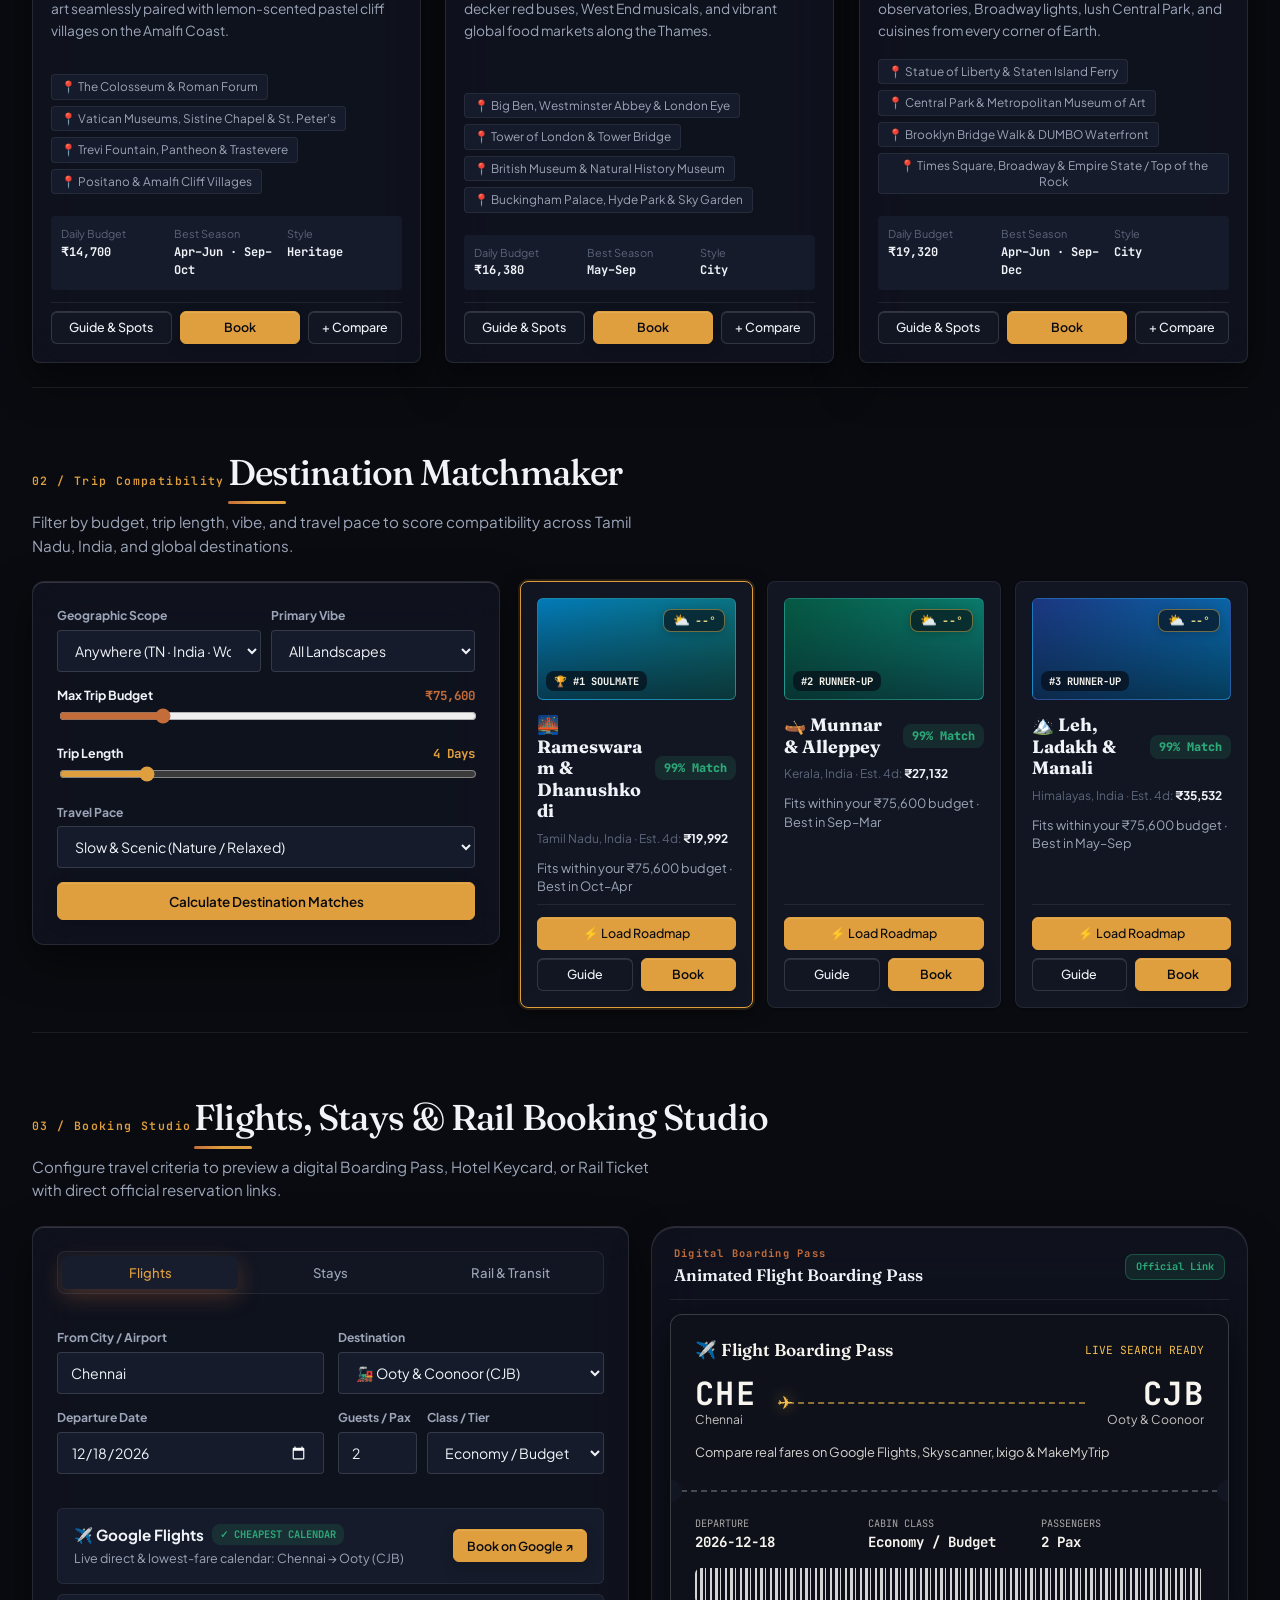
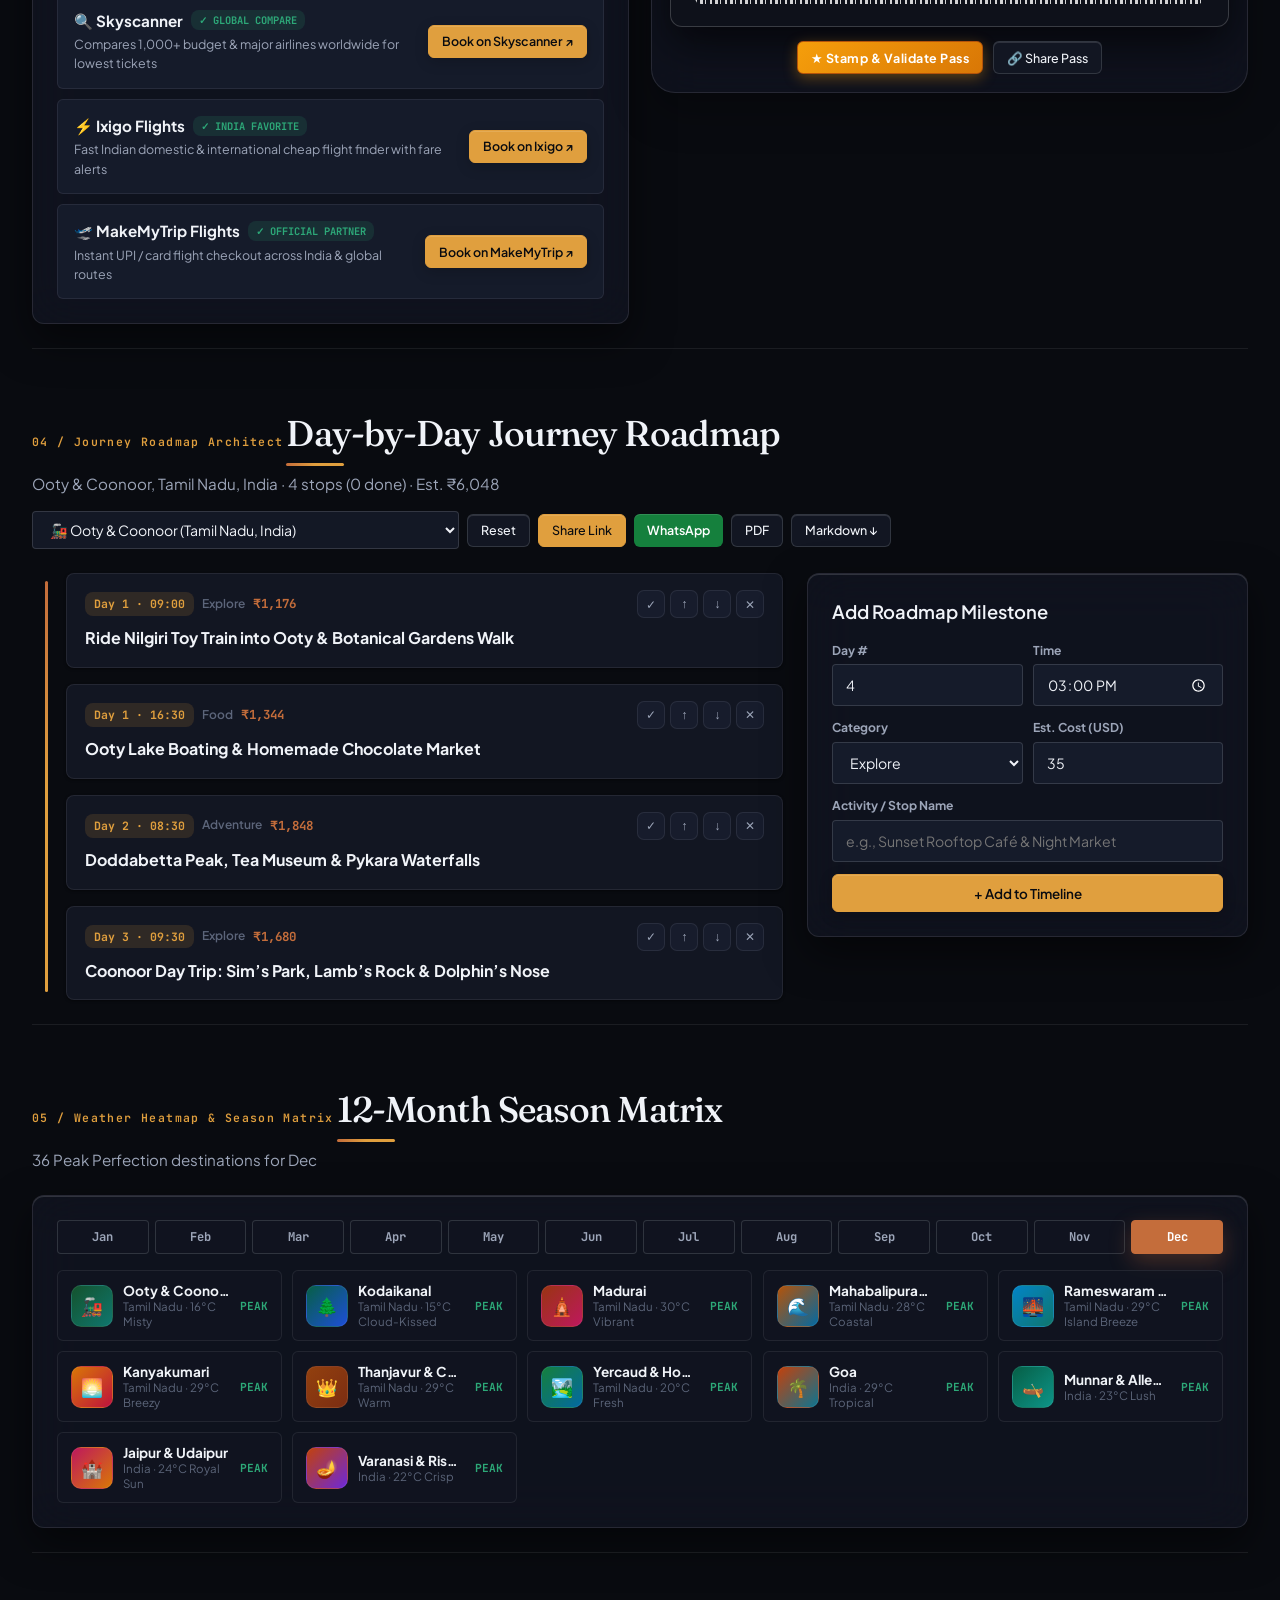
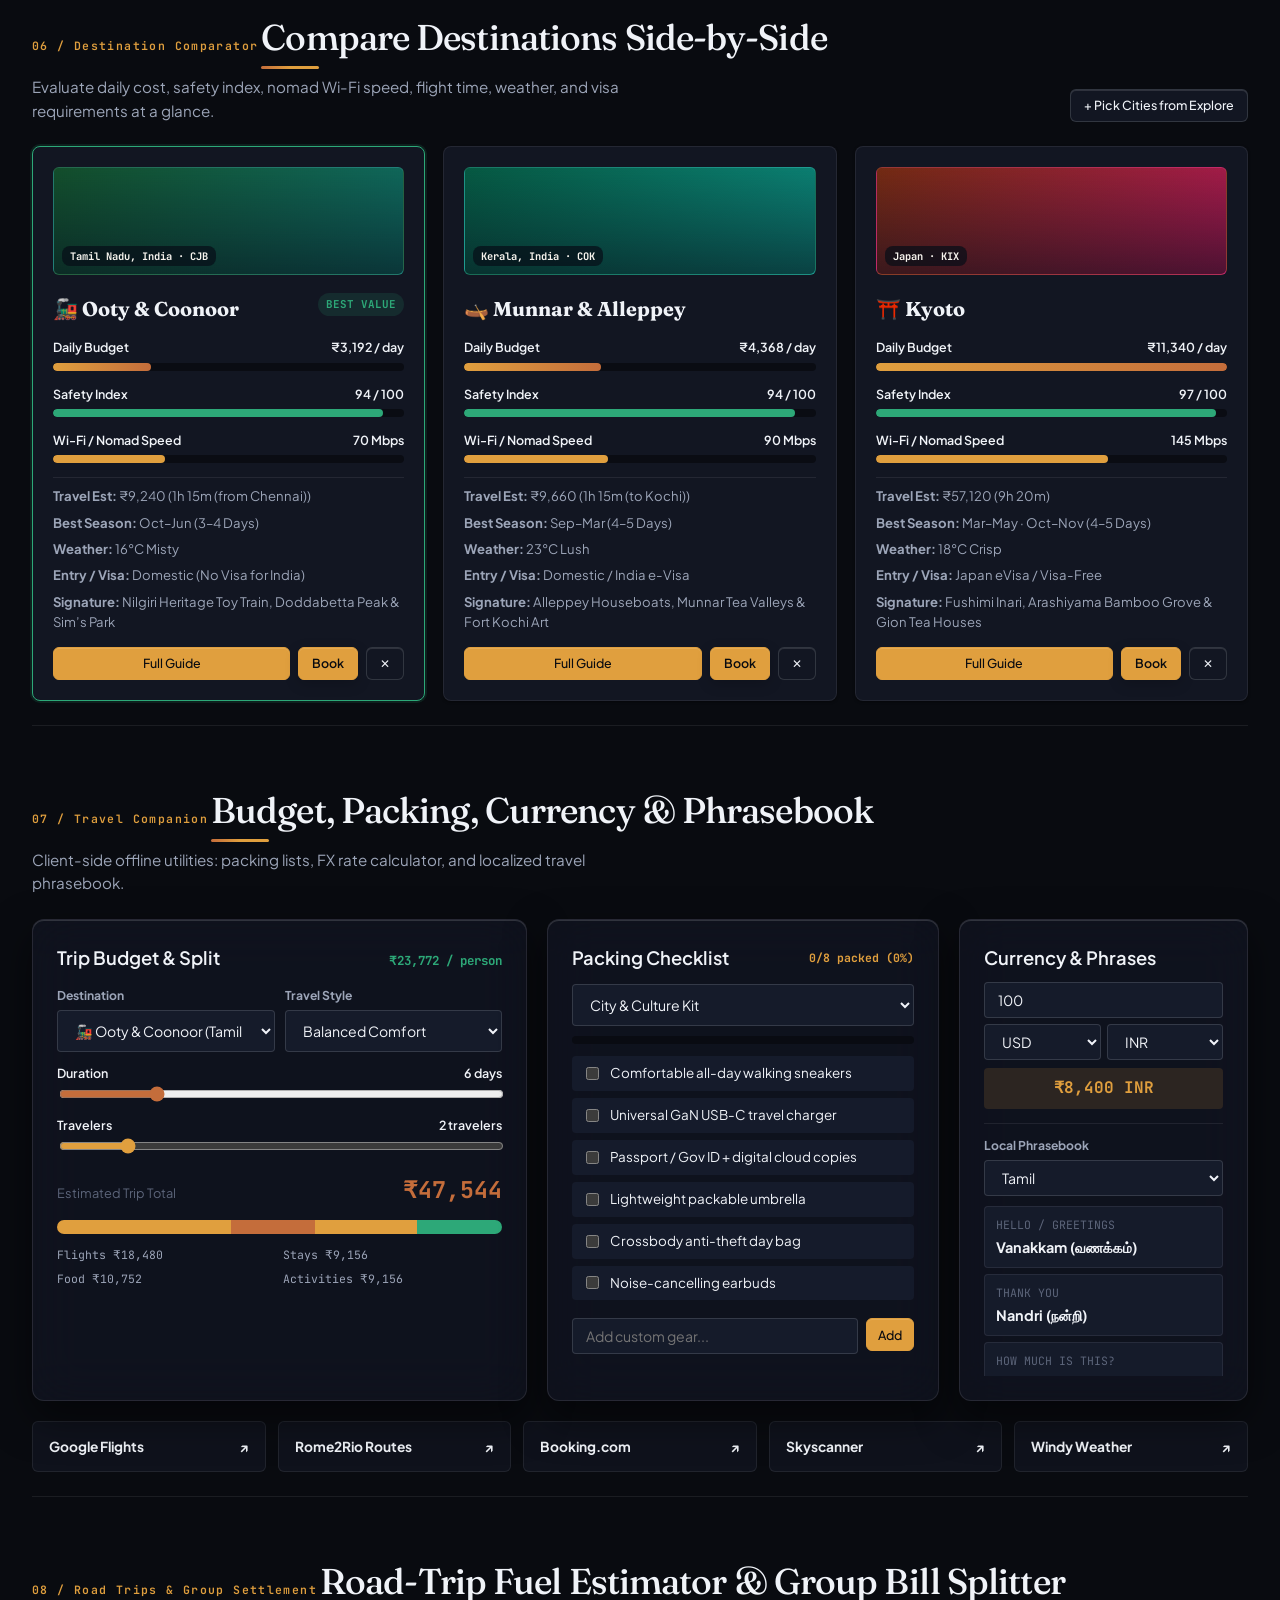
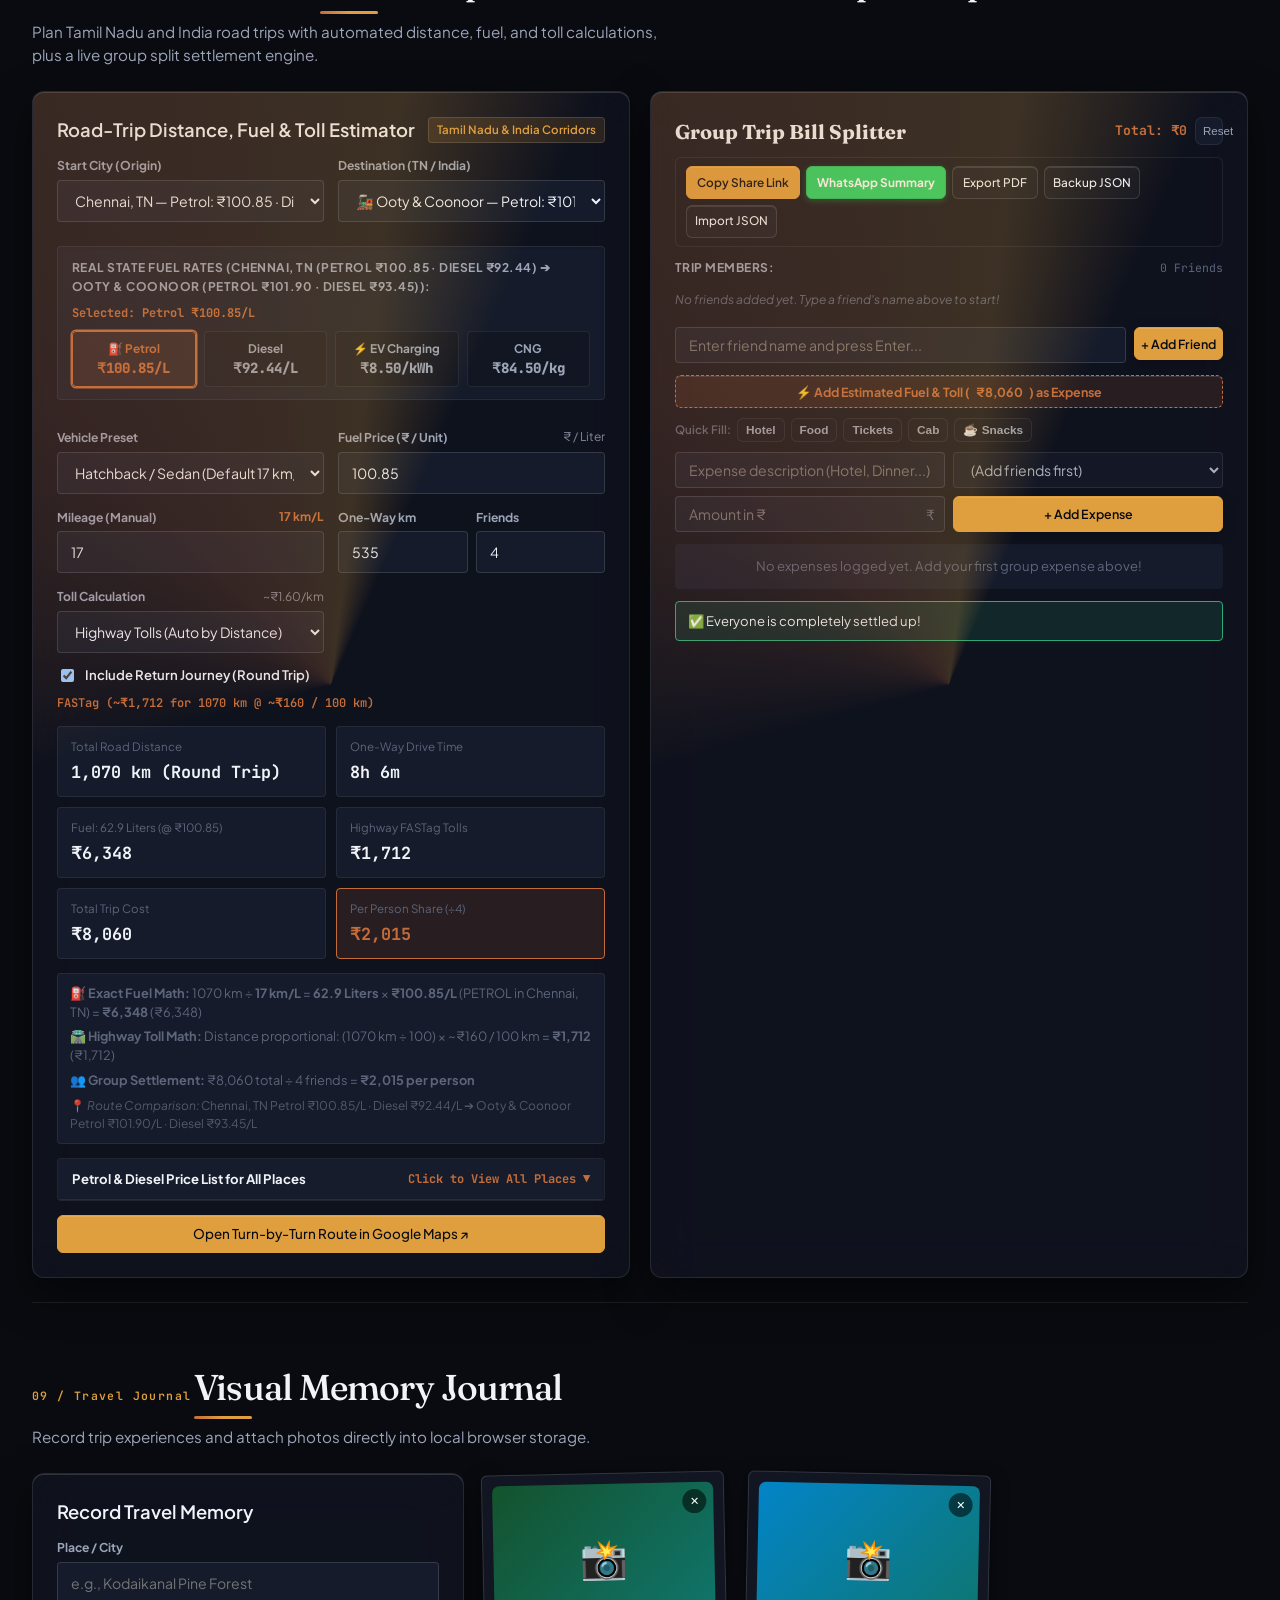
==== commit 0576c56e: "feat(branding): add unique opening animation with Behold the Journey reveal" ====
--- a/index.html
+++ b/index.html
@@ -2305,11 +2305,11 @@
   <script defer src="js/extras.js?v=6"></script>
   <script defer src="js/weather.js"></script>
   <script defer src="js/vault.js?v=1"></script>
-  <script defer src="js/app.js?v=980"></script>
+  <script defer src="js/app.js?v=990"></script>
   <script>
     if ('serviceWorker' in navigator) {
       window.addEventListener('load', () => {
-        navigator.serviceWorker.register('./sw.js?v=980')
+        navigator.serviceWorker.register('./sw.js?v=990')
           .then((reg) => {
             reg.update();
             console.log('Miravoya Service Worker active:', reg.scope);
--- a/styles/main.css
+++ b/styles/main.css
@@ -4152,98 +4152,175 @@
 
 
 /* ==========================================================================
-   CINEMATIC TRAVEL PRELOADER & SCROLL FLIGHT PROGRESS BAR
+   CINEMATIC "BEHOLD THE JOURNEY" PRELOADER SUITE
    ========================================================================== */
 .travel-preloader {
   position: fixed;
   inset: 0;
   z-index: 9999;
-  background: #0b0d14;
+  background: radial-gradient(ellipse at 50% 45%, #091724 0%, #040c12 65%, #020609 100%);
   color: #faf7f2;
   display: flex;
   flex-direction: column;
   align-items: center;
   justify-content: center;
   gap: 18px;
-  transition: opacity 0.35s cubic-bezier(0.22, 1, 0.36, 1), visibility 0.35s;
+  padding: 24px;
+  cursor: pointer;
+  transition: opacity 0.7s cubic-bezier(0.22, 1, 0.36, 1), transform 0.7s cubic-bezier(0.22, 1, 0.36, 1), filter 0.7s ease, visibility 0.7s;
+  overflow: hidden;
 }
 
 .travel-preloader.is-done {
   opacity: 0;
+  transform: scale(1.06);
+  filter: blur(12px);
   visibility: hidden;
   pointer-events: none;
 }
 
-.preloader-orbit {
+.preloader-cosmic-glow {
+  position: absolute;
+  width: 520px;
+  height: 520px;
+  border-radius: 50%;
+  background: radial-gradient(circle, rgba(244, 190, 79, 0.2) 0%, rgba(56, 189, 248, 0.12) 42%, transparent 70%);
+  filter: blur(60px);
+  pointer-events: none;
+  animation: cosmicGlowPulse 3.5s ease-in-out infinite alternate;
+}
+
+@keyframes cosmicGlowPulse {
+  0% { transform: scale(0.85); opacity: 0.5; }
+  100% { transform: scale(1.15); opacity: 1; }
+}
+
+.preloader-text-stage {
+  display: flex;
+  flex-direction: column;
+  align-items: center;
+  justify-content: center;
   position: relative;
-  width: 112px;
-  height: 112px;
-  display: grid;
-  place-items: center;
-}
-
-.preloader-globe {
-  width: 68px;
-  height: 68px;
-  border-radius: 50%;
-  background: radial-gradient(circle at 32% 30%, #38bdf8, #0e5a6d 65%, #062530 100%);
-  box-shadow: 0 0 36px rgba(56, 189, 248, 0.38), inset -8px -8px 18px rgba(0, 0, 0, 0.45);
-  display: grid;
-  place-items: center;
-  font-size: 1.7rem;
-}
-
-.preloader-ring {
-  position: absolute;
-  inset: 0;
-  border-radius: 50%;
-  border: 2px dashed rgba(244, 190, 79, 0.65);
-  animation: orbitSpin 2.6s linear infinite;
-}
-
-.preloader-jet {
-  position: absolute;
-  top: -11px;
-  left: 50%;
-  transform: translateX(-50%) rotate(90deg);
-  font-size: 1.25rem;
-  color: #f4be4f;
-  filter: drop-shadow(0 0 10px rgba(244, 190, 79, 0.85));
-}
-
-@keyframes orbitSpin {
-  from {
-    transform: rotate(0deg);
-  }
-
-  to {
-    transform: rotate(360deg);
-  }
+  width: 100%;
+  max-width: 480px;
+  text-align: center;
+}
+
+.tv-loader-wordmark {
+  font-family: var(--font-serif);
+  font-size: clamp(2.2rem, 7vw, 3rem);
+  font-weight: 600;
+  letter-spacing: 0.04em;
+  color: #ffffff;
+  transition: all 0.65s cubic-bezier(0.22, 1, 0.36, 1);
+  text-shadow: 0 4px 20px rgba(0, 0, 0, 0.6), 0 0 32px rgba(244, 190, 79, 0.4);
+}
+
+.tv-loader-wordmark .voya-part {
+  background: linear-gradient(105deg, #fef08a 0%, #f4be4f 55%, #fb923c 100%);
+  -webkit-background-clip: text;
+  background-clip: text;
+  color: transparent;
+  font-style: italic;
+  font-weight: 700;
+  margin-left: 1px;
+}
+
+.preloader-meaning-wrap {
+  opacity: 0;
+  max-height: 0;
+  transform: translateY(12px) scale(0.95);
+  transition: all 0.75s cubic-bezier(0.22, 1, 0.36, 1);
+  overflow: hidden;
+  margin-top: 0;
+}
+
+.preloader-meaning-wrap.is-visible {
+  opacity: 1;
+  max-height: 160px;
+  transform: translateY(0) scale(1);
+  margin-top: 10px;
+}
+
+.preloader-meaning-tag {
+  font-family: var(--font-mono);
+  font-size: 0.66rem;
+  letter-spacing: 0.24em;
+  color: var(--teal, #38bdf8);
+  font-weight: 700;
+  text-transform: uppercase;
+  margin-bottom: 6px;
+  display: inline-block;
+  padding: 3px 12px;
+  border-radius: 999px;
+  background: rgba(56, 189, 248, 0.12);
+  border: 1px solid rgba(56, 189, 248, 0.28);
+  box-shadow: 0 0 16px rgba(56, 189, 248, 0.25);
+  animation: tagShimmer 2.4s ease-in-out infinite alternate;
+}
+
+@keyframes tagShimmer {
+  0% { border-color: rgba(56, 189, 248, 0.25); box-shadow: 0 0 10px rgba(56, 189, 248, 0.15); }
+  100% { border-color: rgba(244, 190, 79, 0.55); box-shadow: 0 0 20px rgba(244, 190, 79, 0.35); color: #fef08a; }
+}
+
+.preloader-meaning-title {
+  font-family: var(--font-serif);
+  font-size: clamp(1.75rem, 5.5vw, 2.45rem);
+  font-weight: 700;
+  font-style: italic;
+  letter-spacing: 0.02em;
+  line-height: 1.15;
+  background: linear-gradient(110deg, #ffffff 0%, #fef08a 38%, #f4be4f 75%, #fb923c 100%);
+  -webkit-background-clip: text;
+  background-clip: text;
+  color: transparent;
+  text-shadow: 0 4px 28px rgba(244, 190, 79, 0.55);
+  margin-bottom: 4px;
+}
+
+.preloader-meaning-sub {
+  font-family: var(--font-sans);
+  font-size: 0.78rem;
+  letter-spacing: 0.1em;
+  color: rgba(255, 255, 255, 0.75);
+  text-transform: uppercase;
+  font-weight: 600;
+}
+
+.tv-loader-telemetry {
+  font-family: var(--font-mono);
+  font-size: 0.68rem;
+  letter-spacing: 0.16em;
+  color: #7dd3fc;
+  margin-top: 14px;
+  text-transform: uppercase;
+  transition: color 0.4s ease, transform 0.4s ease;
 }
 
 .preloader-bar {
-  width: 190px;
+  width: 230px;
   height: 4px;
   border-radius: 99px;
   background: rgba(255, 255, 255, 0.14);
   overflow: hidden;
+  box-shadow: 0 0 16px rgba(0, 0, 0, 0.6);
+  margin-top: 6px;
 }
 
 .preloader-bar-fill {
   height: 100%;
   width: 0%;
-  background: linear-gradient(90deg, #f4be4f, #d95d39, #38bdf8);
-  animation: preloadFill 1.05s cubic-bezier(0.22, 1, 0.36, 1) forwards;
+  background: linear-gradient(90deg, #38bdf8 0%, #f4be4f 60%, #fb923c 100%);
+  animation: preloadFill 2.25s cubic-bezier(0.22, 1, 0.36, 1) forwards;
+  box-shadow: 0 0 14px rgba(244, 190, 79, 0.85);
 }
 
 @keyframes preloadFill {
-  from {
-    width: 0%;
-  }
-
-  to {
-    width: 100%;
-  }
+  0% { width: 0%; }
+  35% { width: 42%; }
+  70% { width: 82%; }
+  100% { width: 100%; }
 }
 
 /* Scroll-Journey Flying Plane Progress Bar under Navbar */
@@ -6533,31 +6610,7 @@
   }
 }
 
-.tv-loader-wordmark {
-  font-family: var(--font-serif);
-  font-size: 1.85rem;
-  font-weight: 600;
-  letter-spacing: 0.02em;
-  color: #faf7f2;
-  animation: heroRiseIn 0.55s var(--ease) both;
-}
-
-.tv-loader-wordmark span {
-  background: linear-gradient(105deg, #fef08a, #f4be4f, #fb923c);
-  -webkit-background-clip: text;
-  background-clip: text;
-  color: transparent;
-  font-style: italic;
-}
-
-.tv-loader-telemetry {
-  font-family: var(--font-mono);
-  font-size: 0.68rem;
-  letter-spacing: 0.16em;
-  color: #7dd3fc;
-  margin-top: 4px;
-  text-transform: uppercase;
-}
+
 
 /* Navbar ⌘K Spotlight Button */
 .cmd-k-btn {
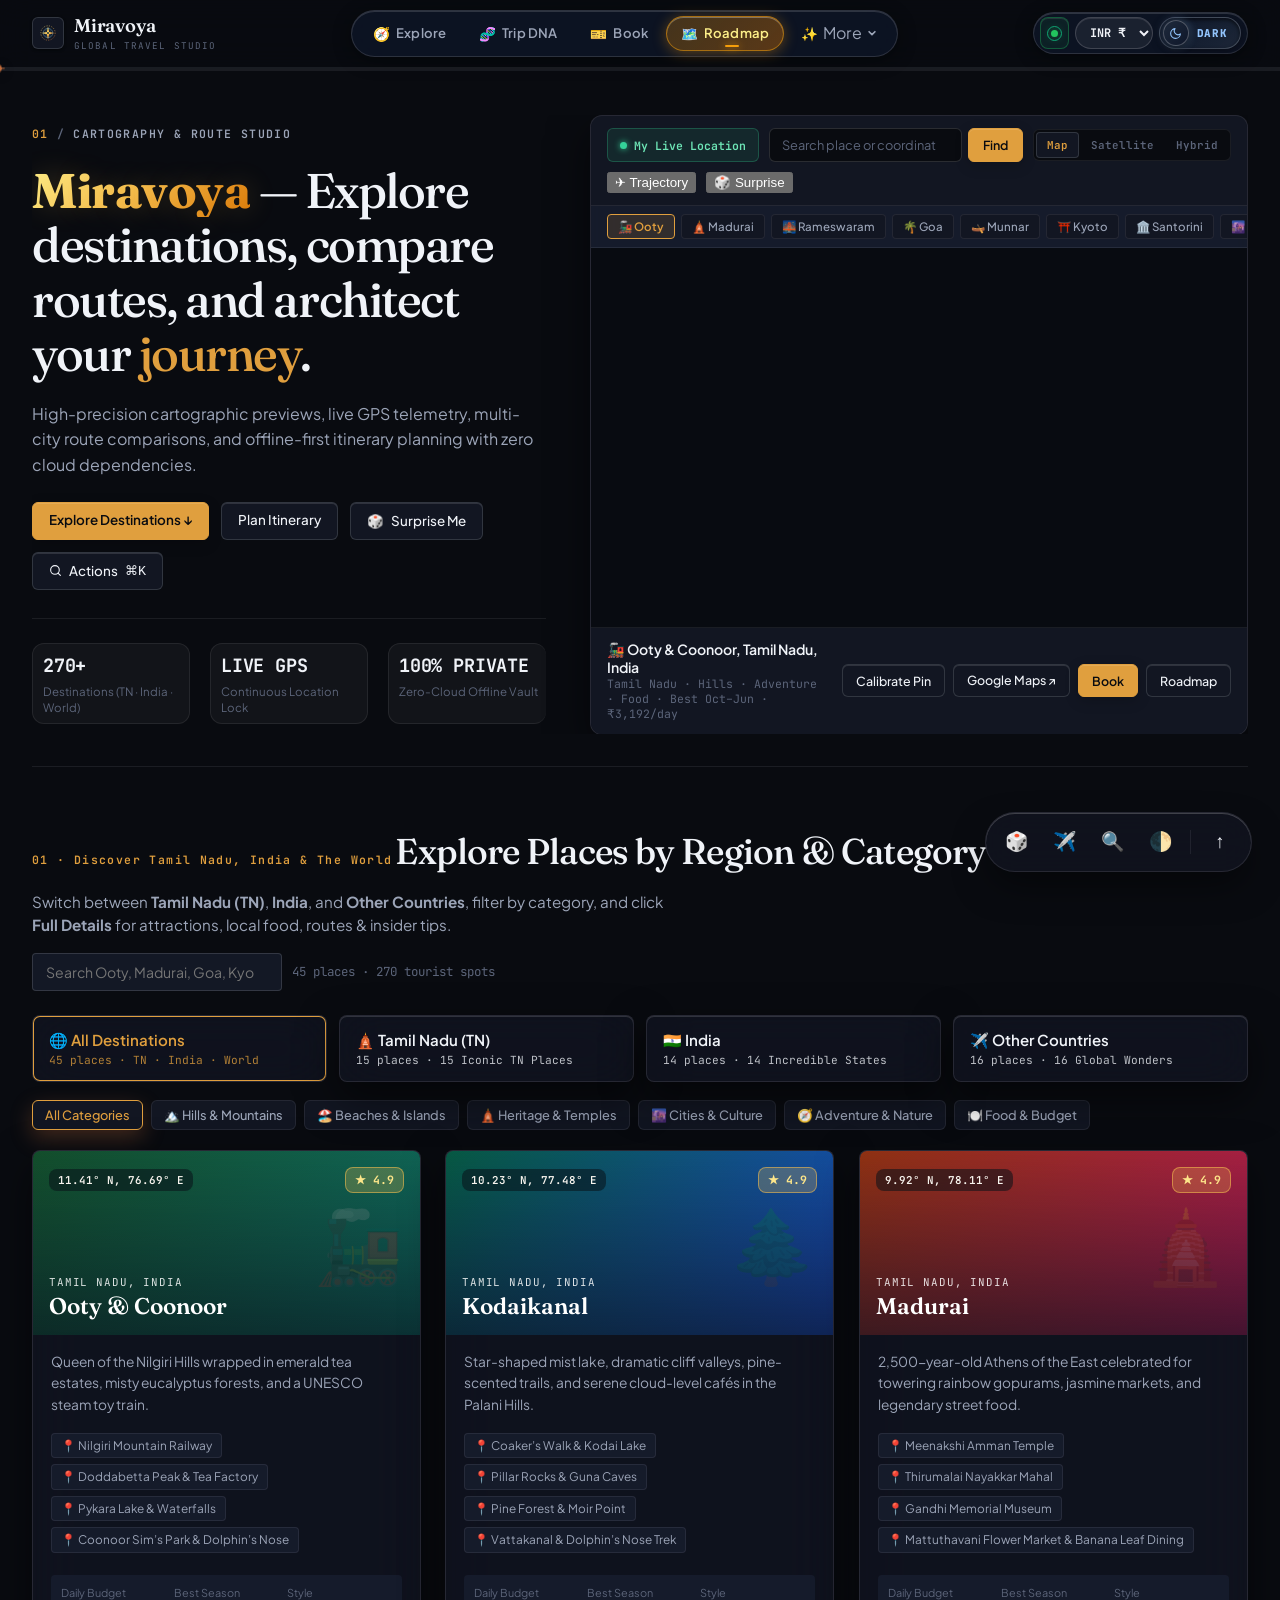
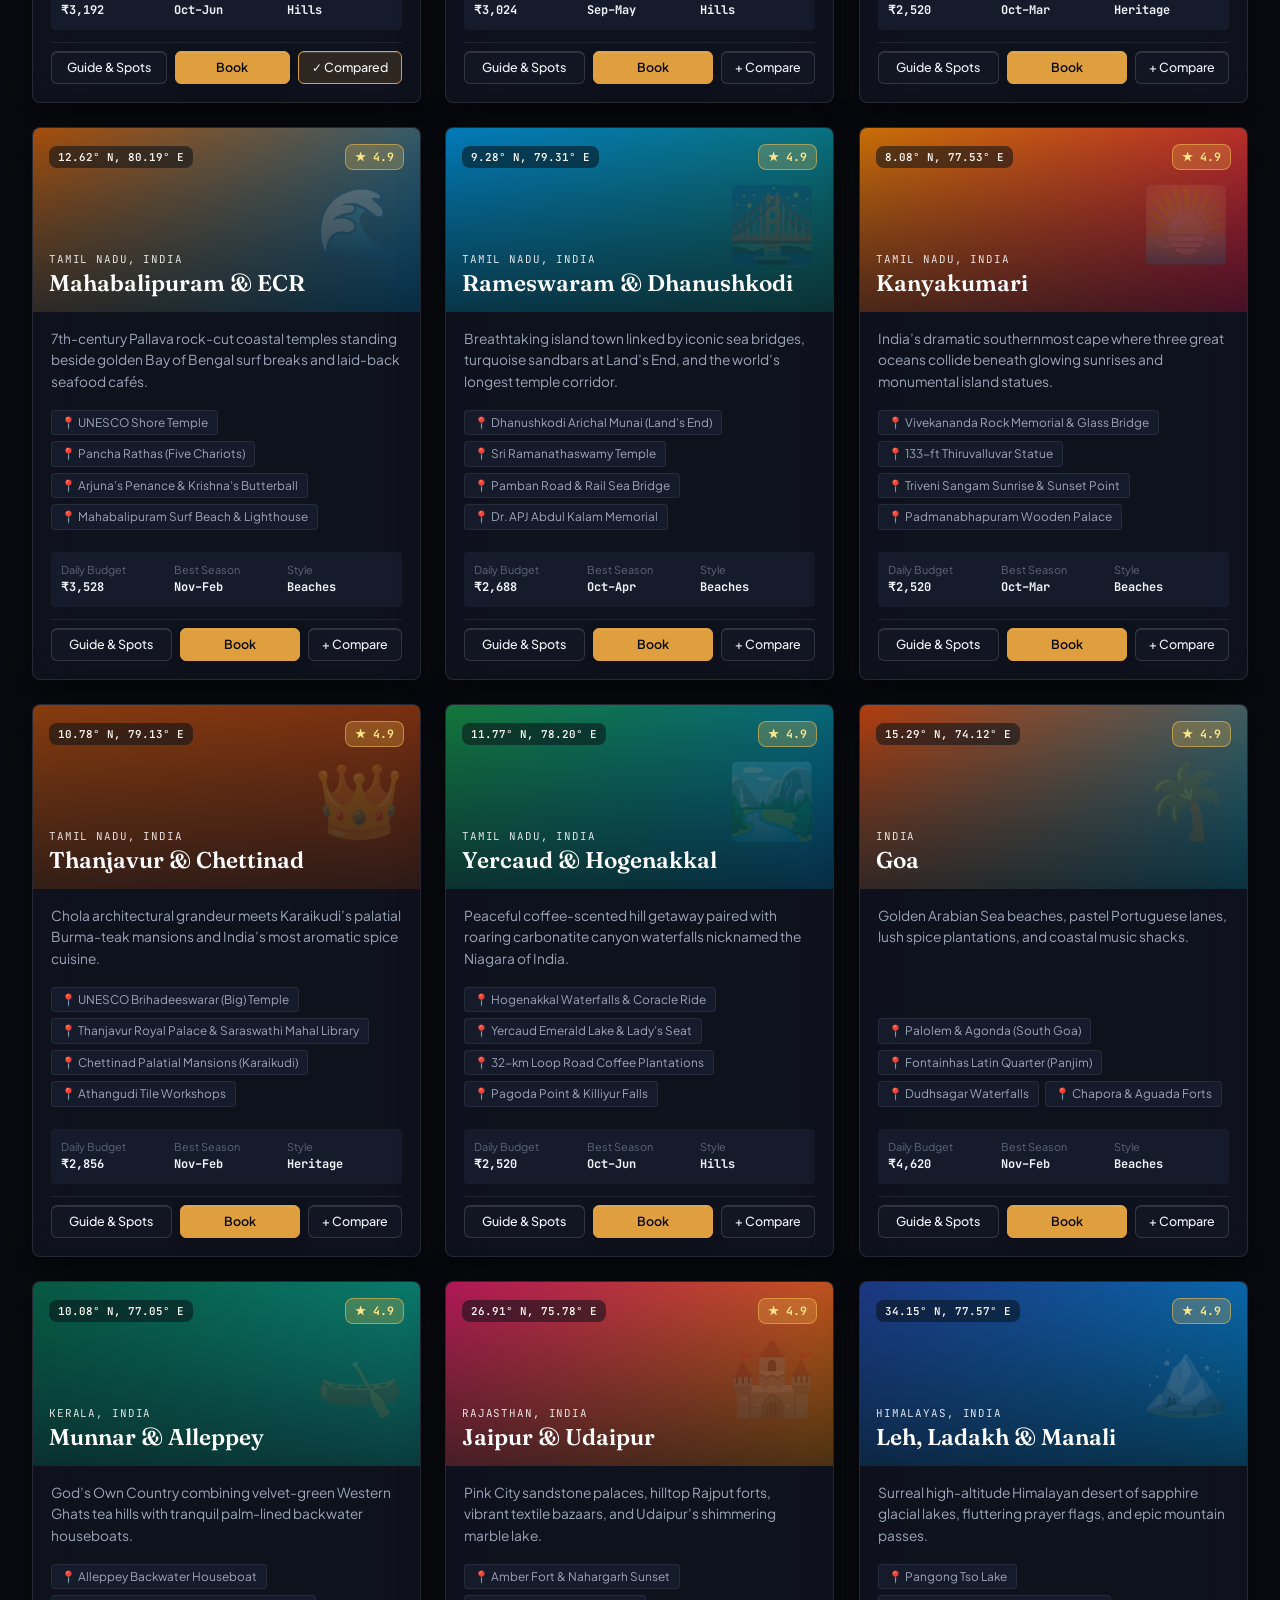
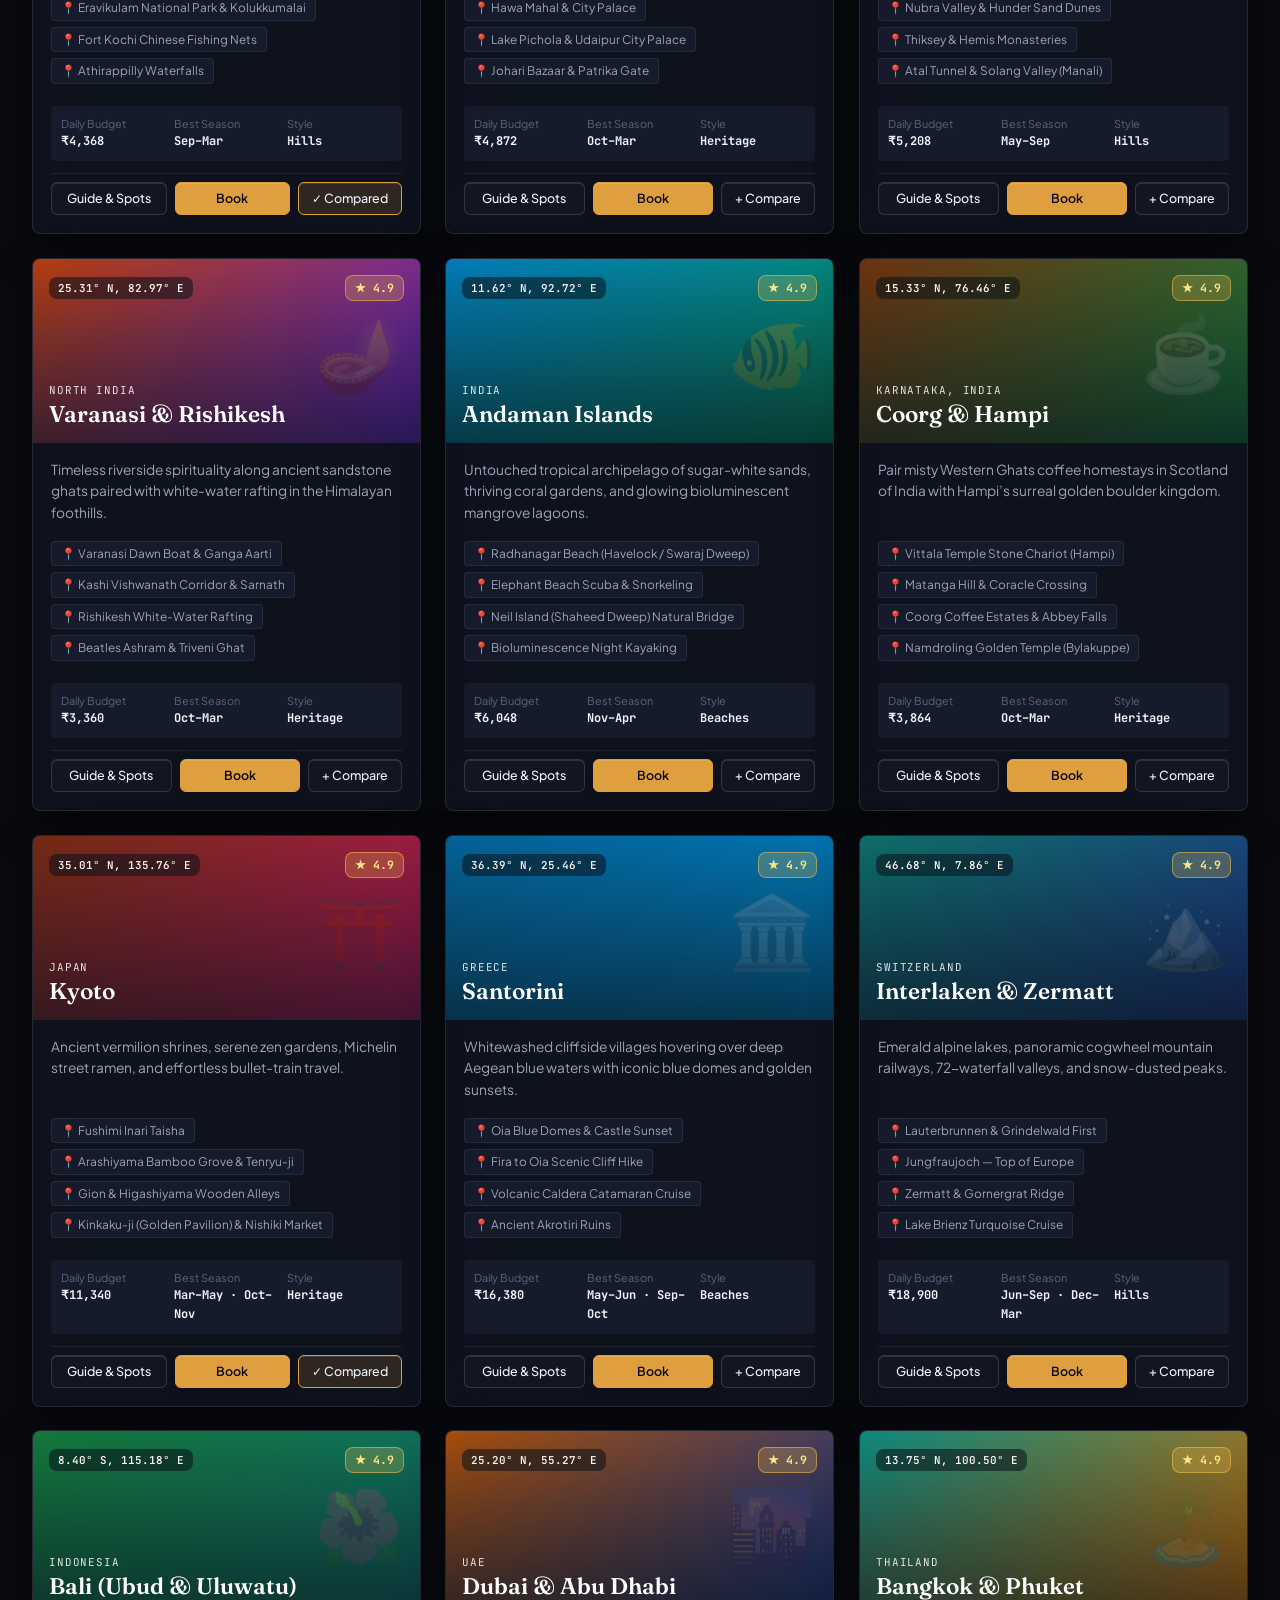
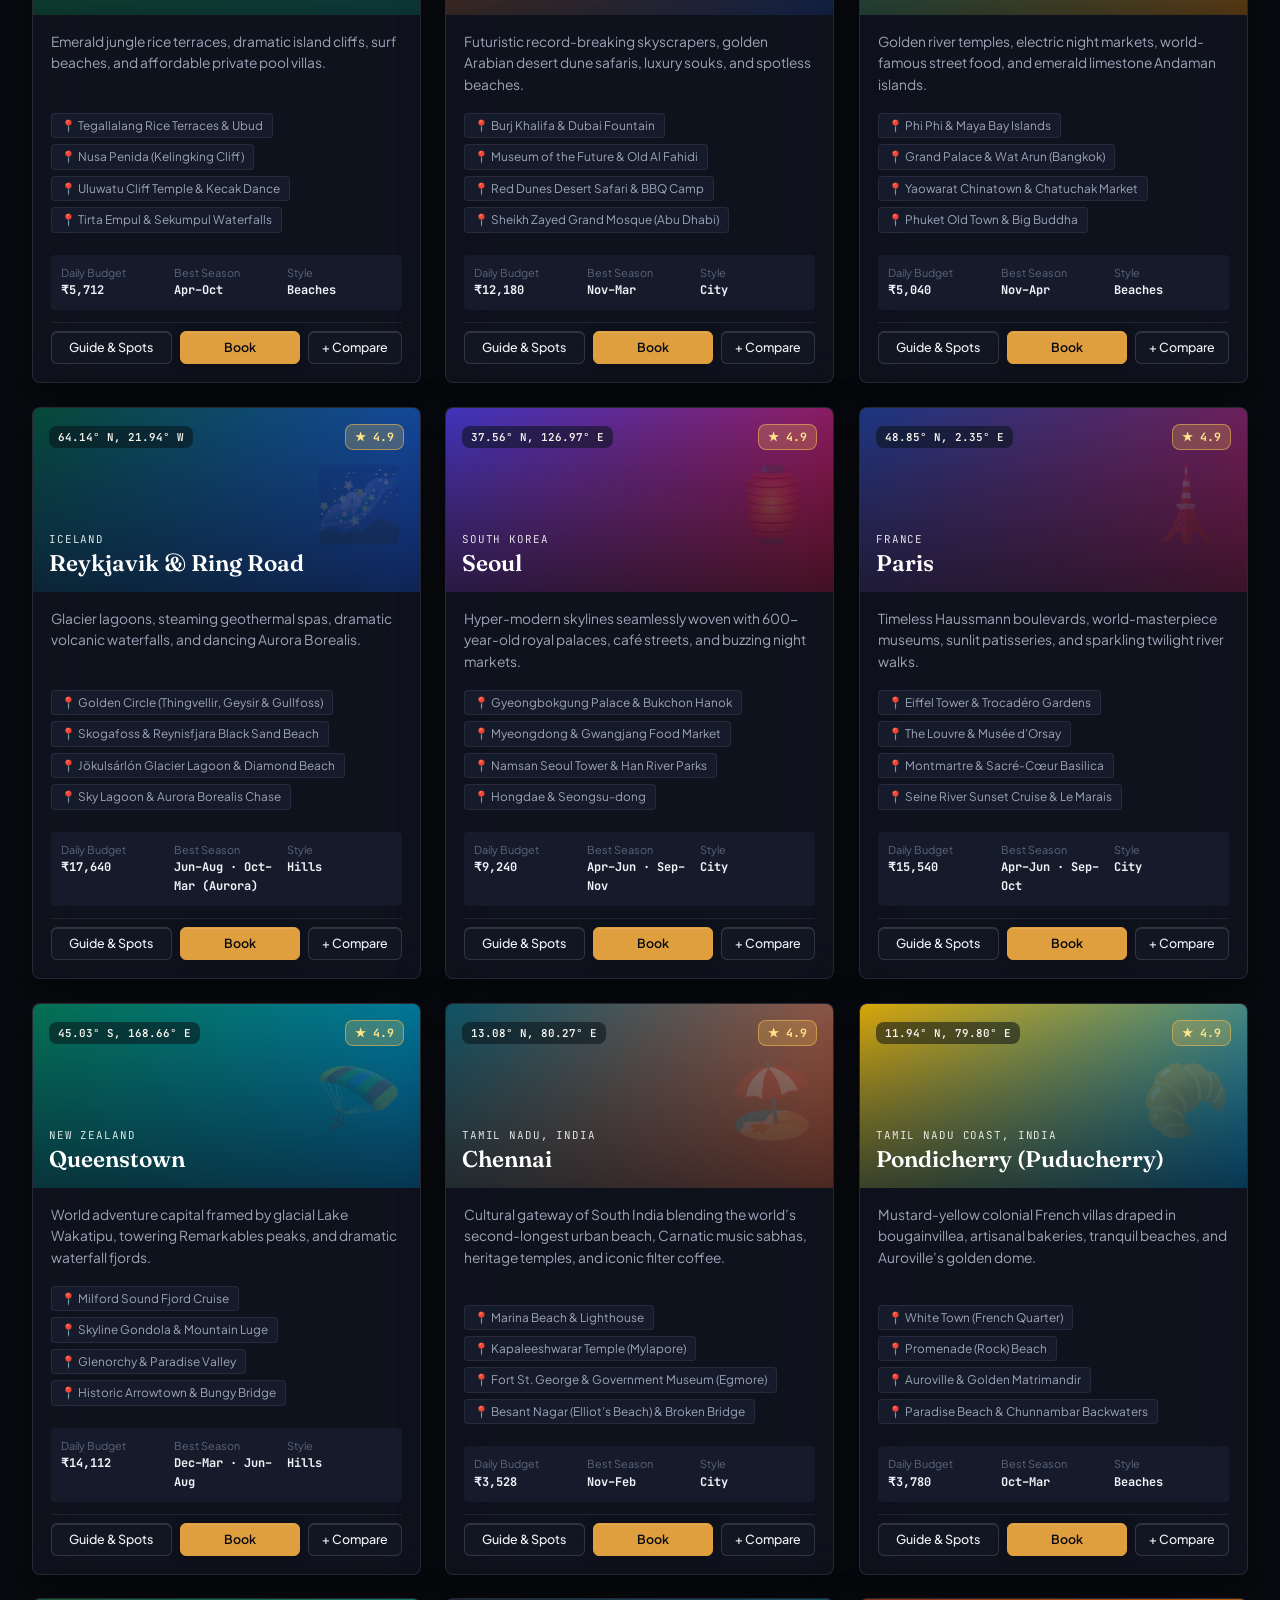
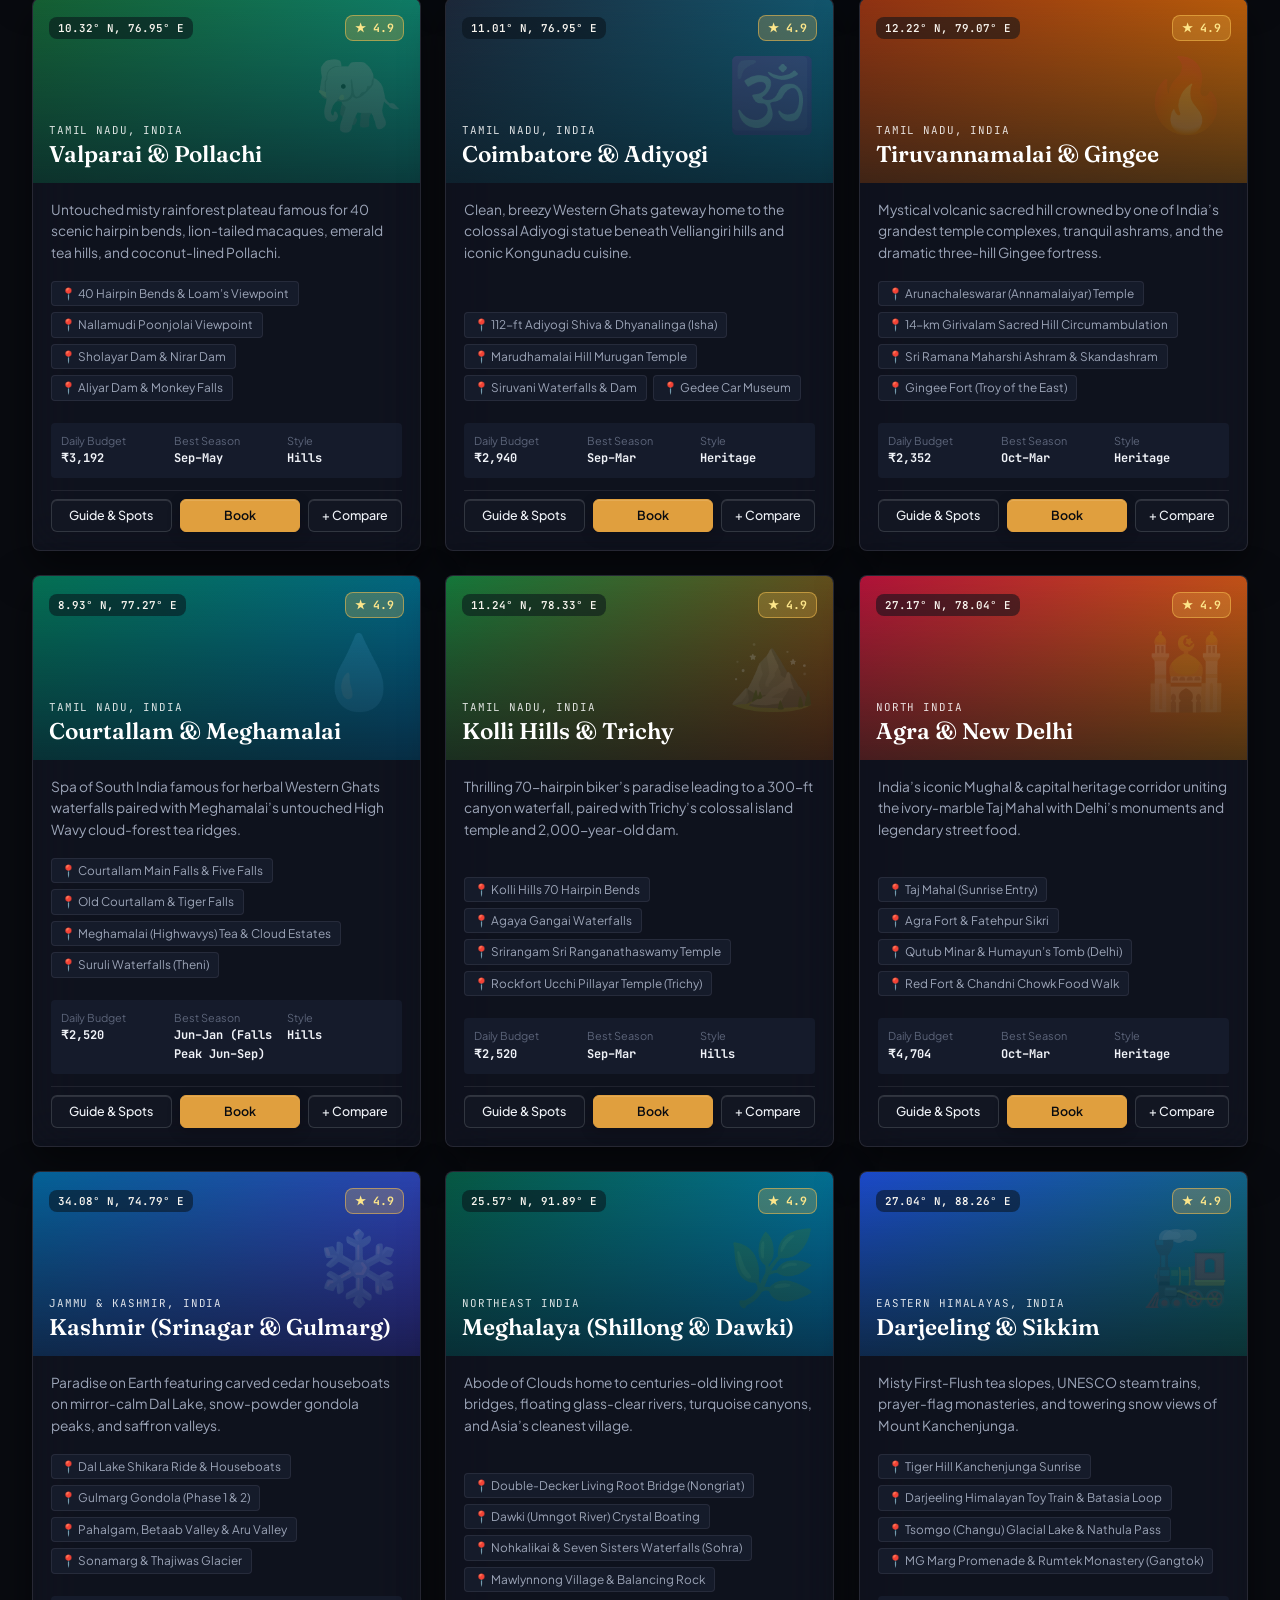
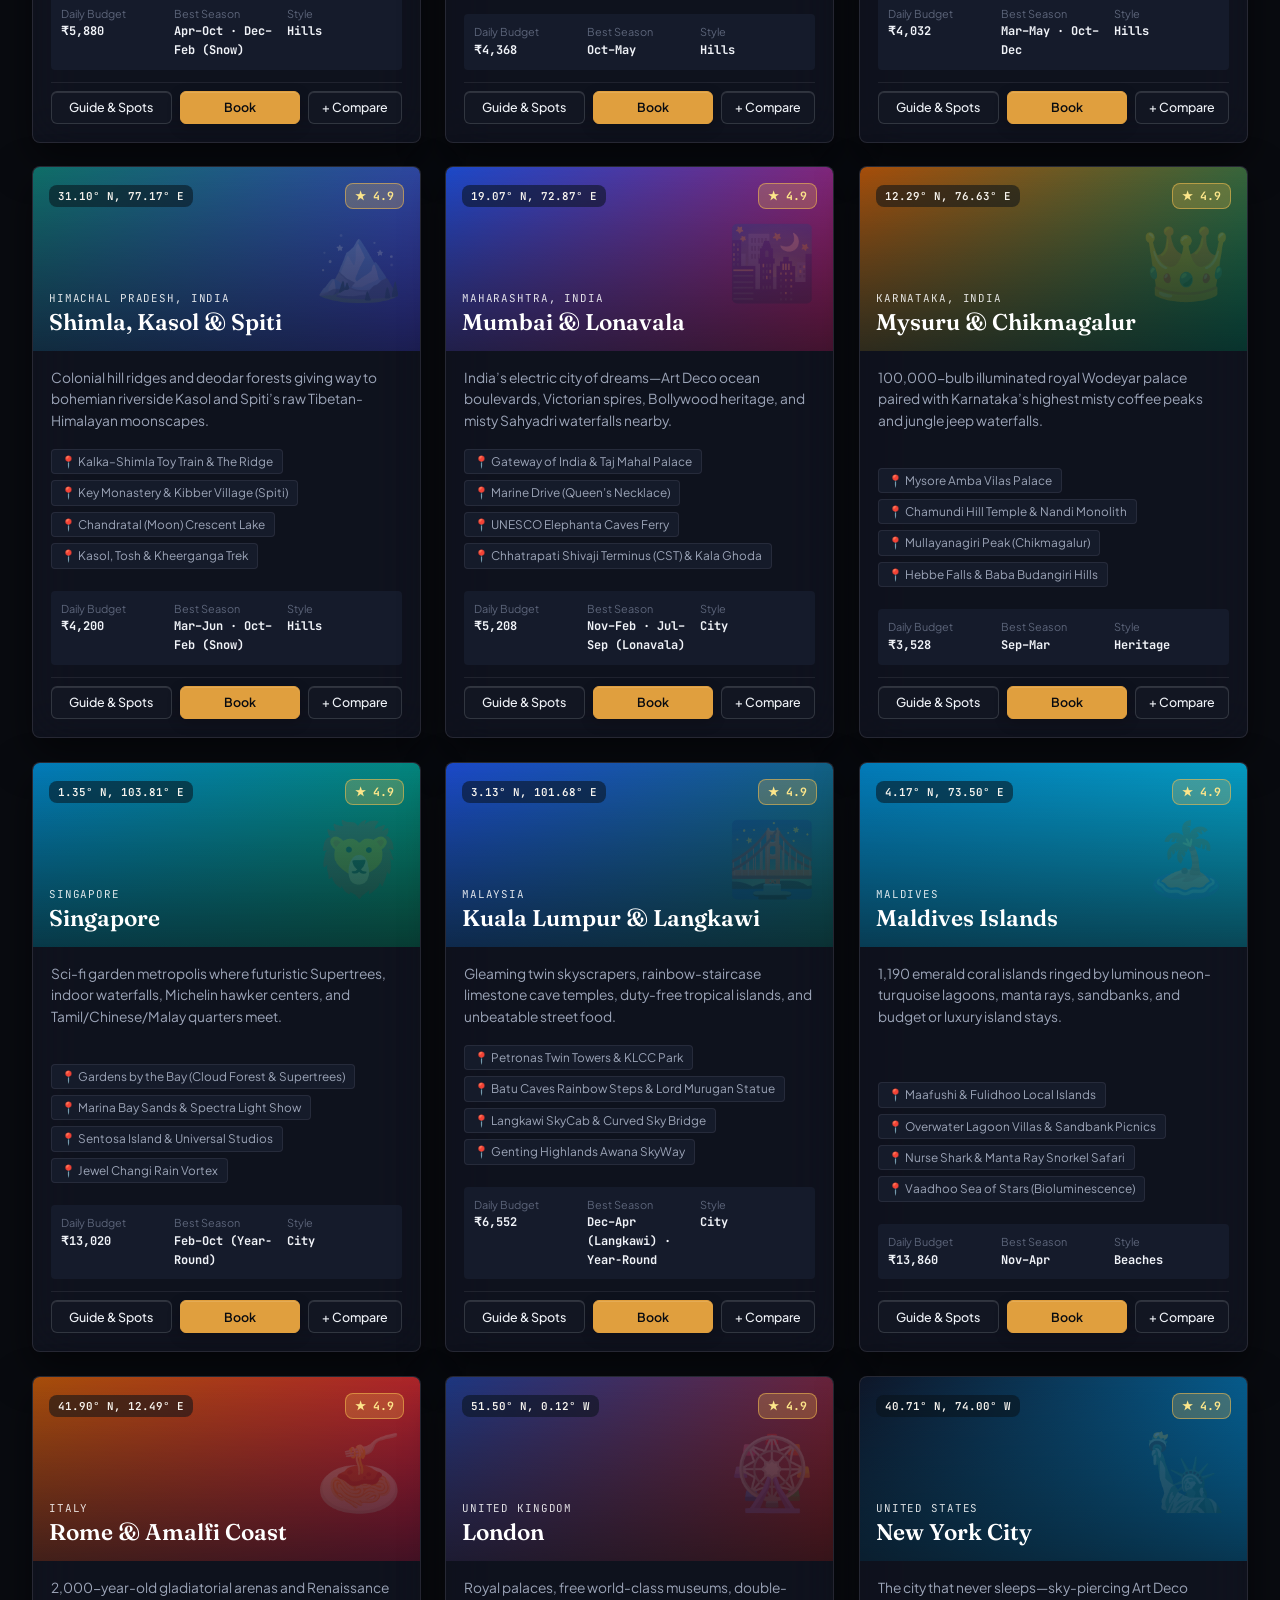
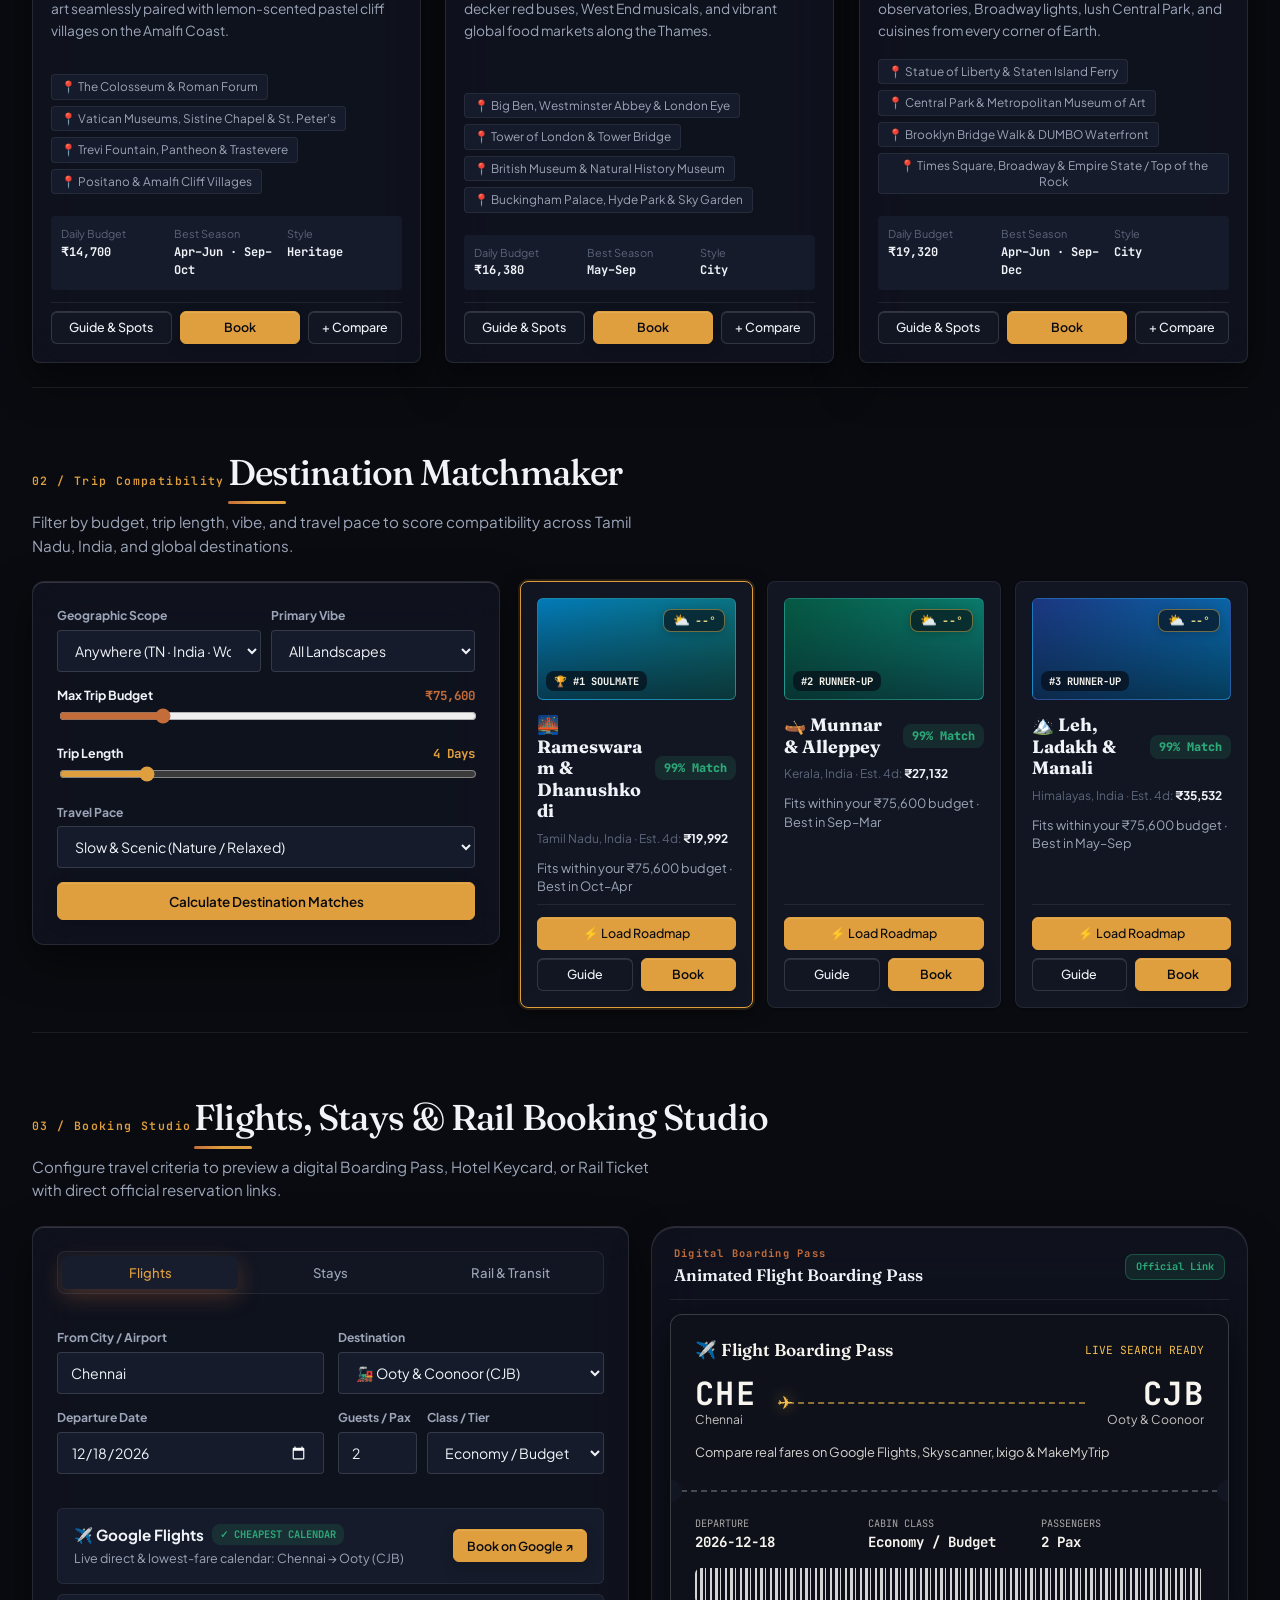
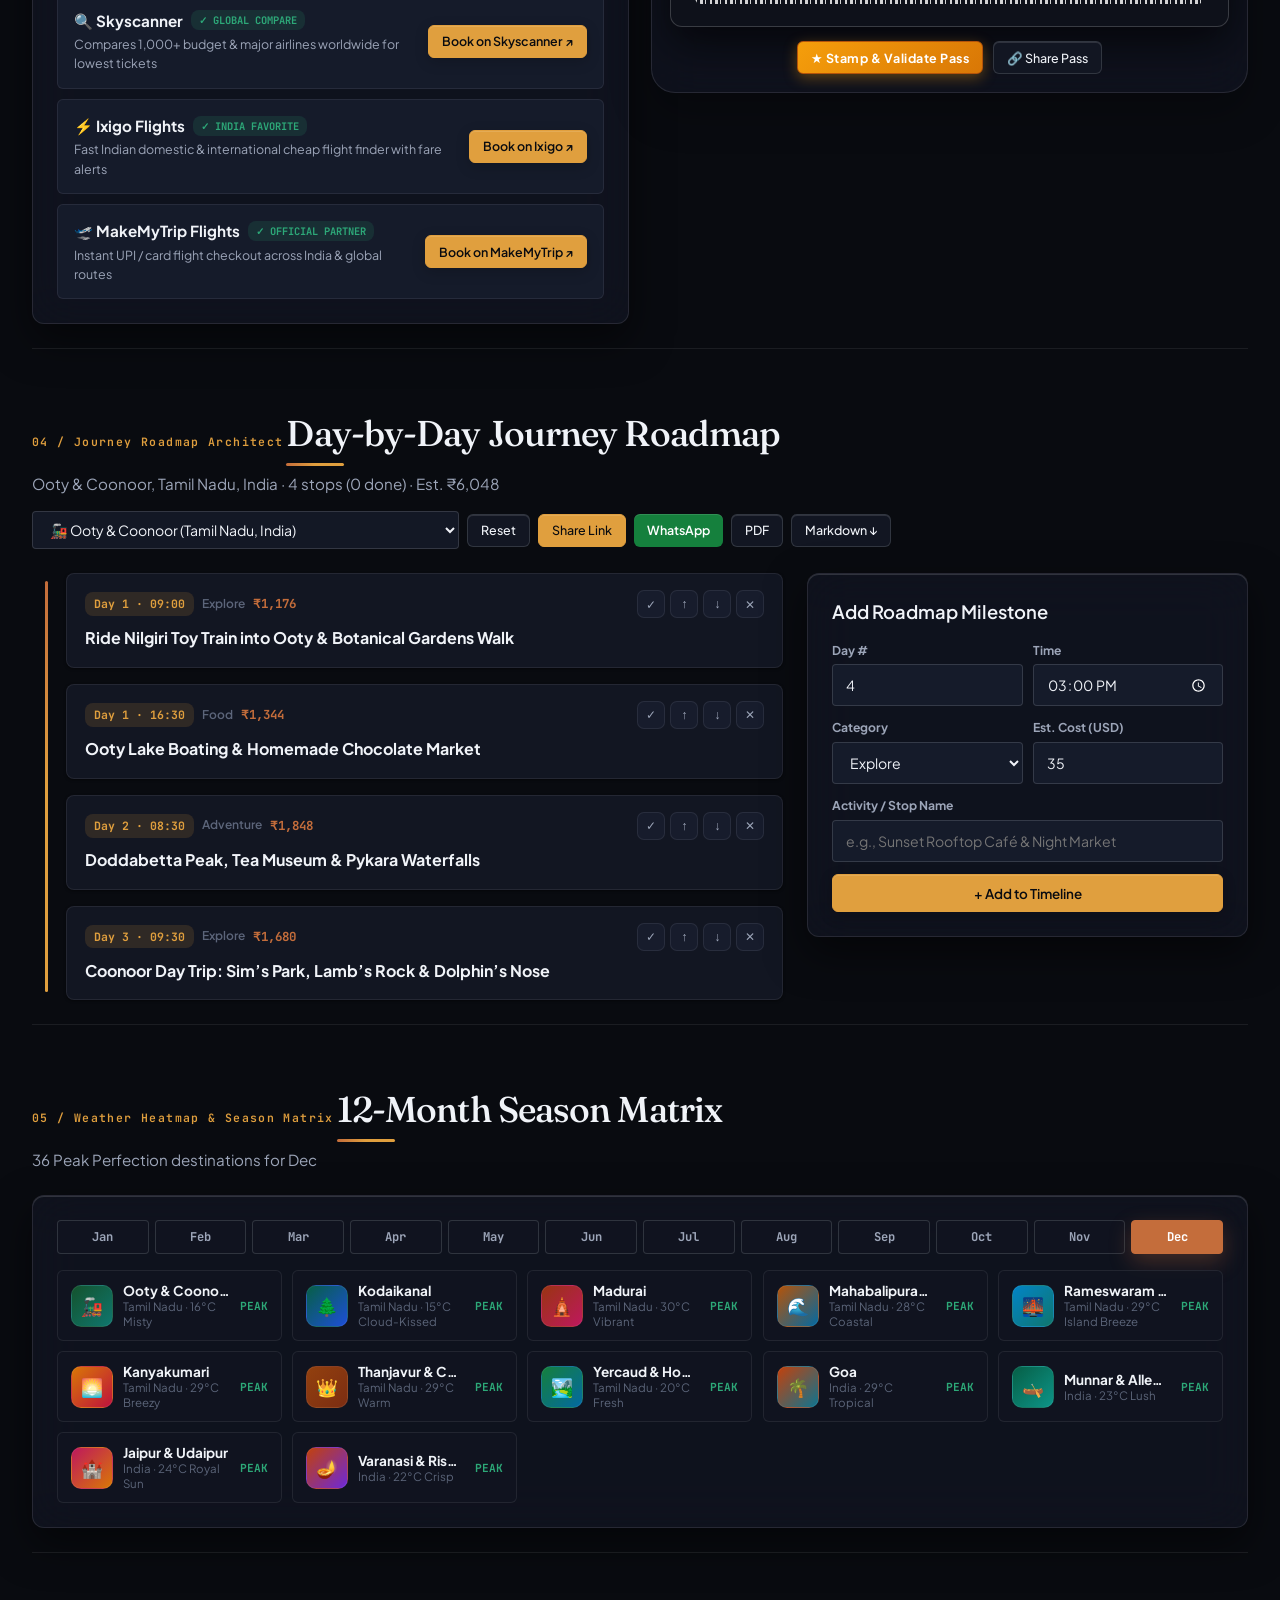
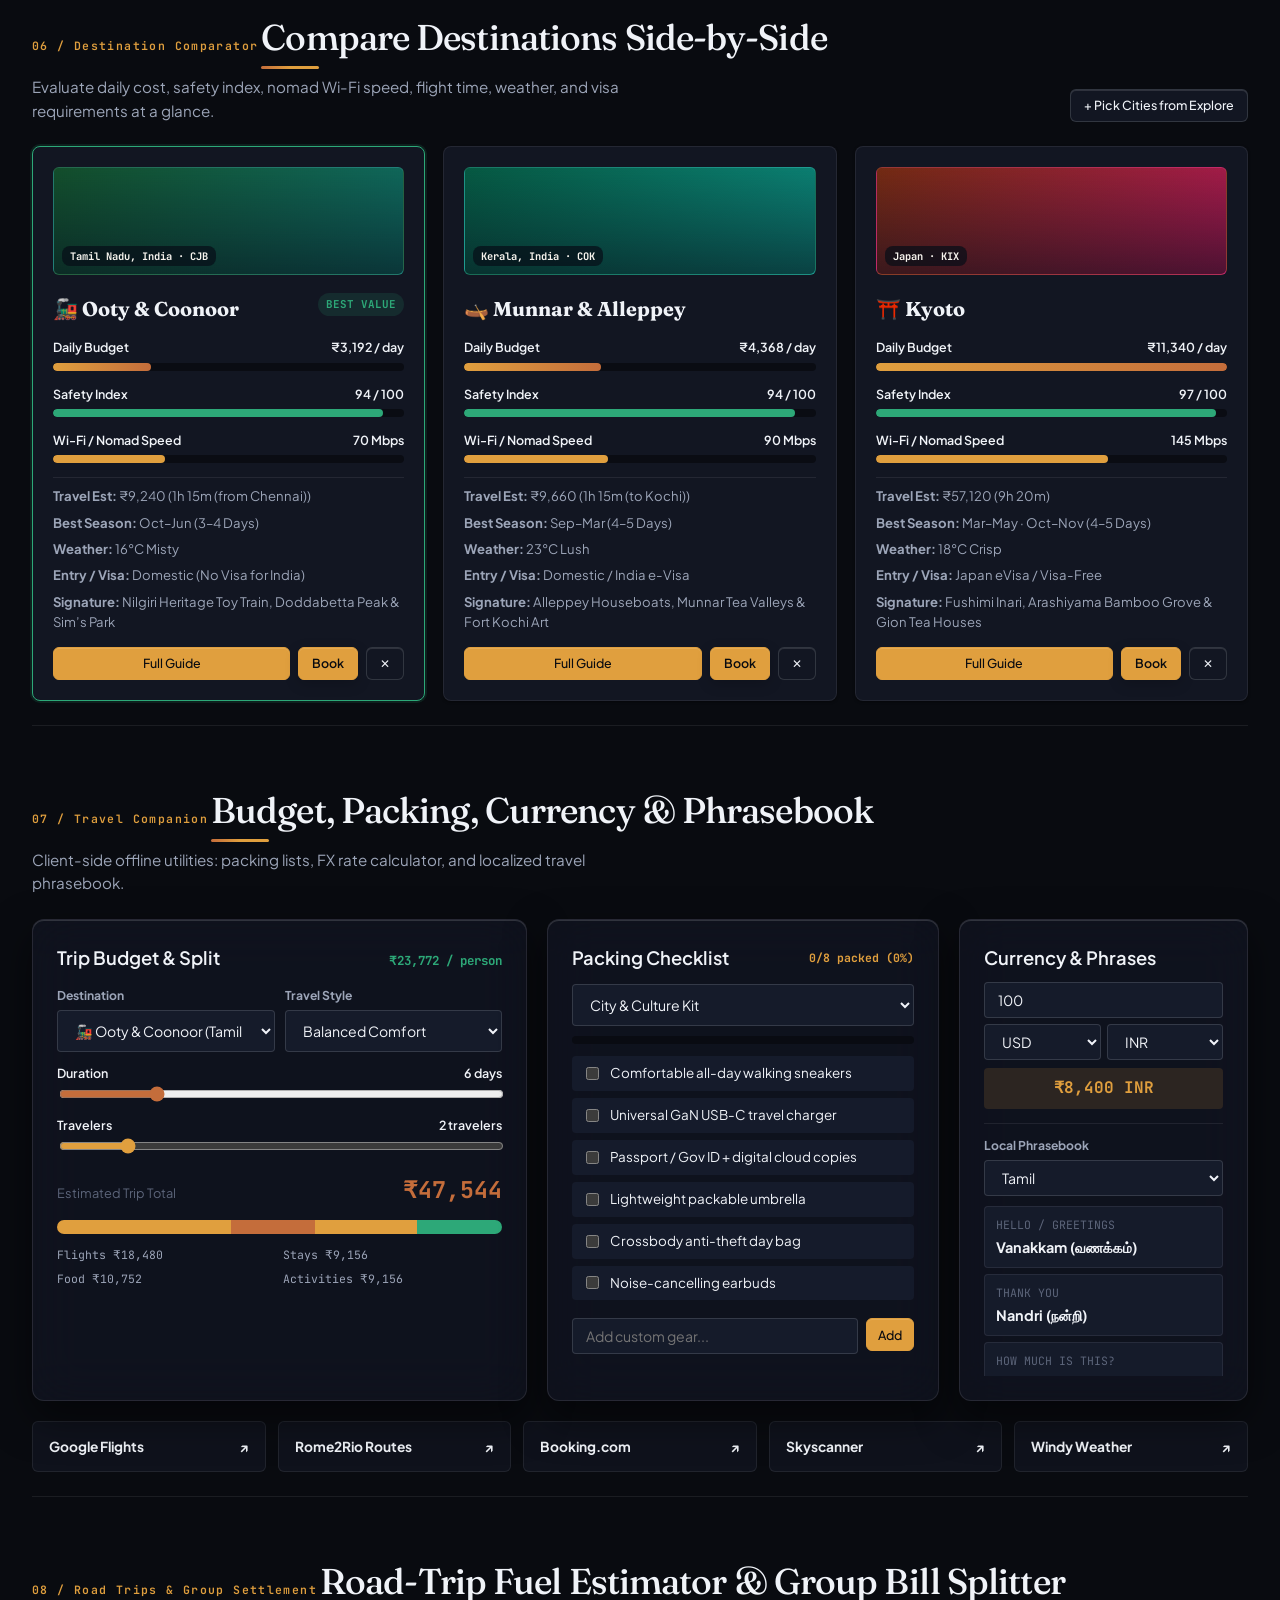
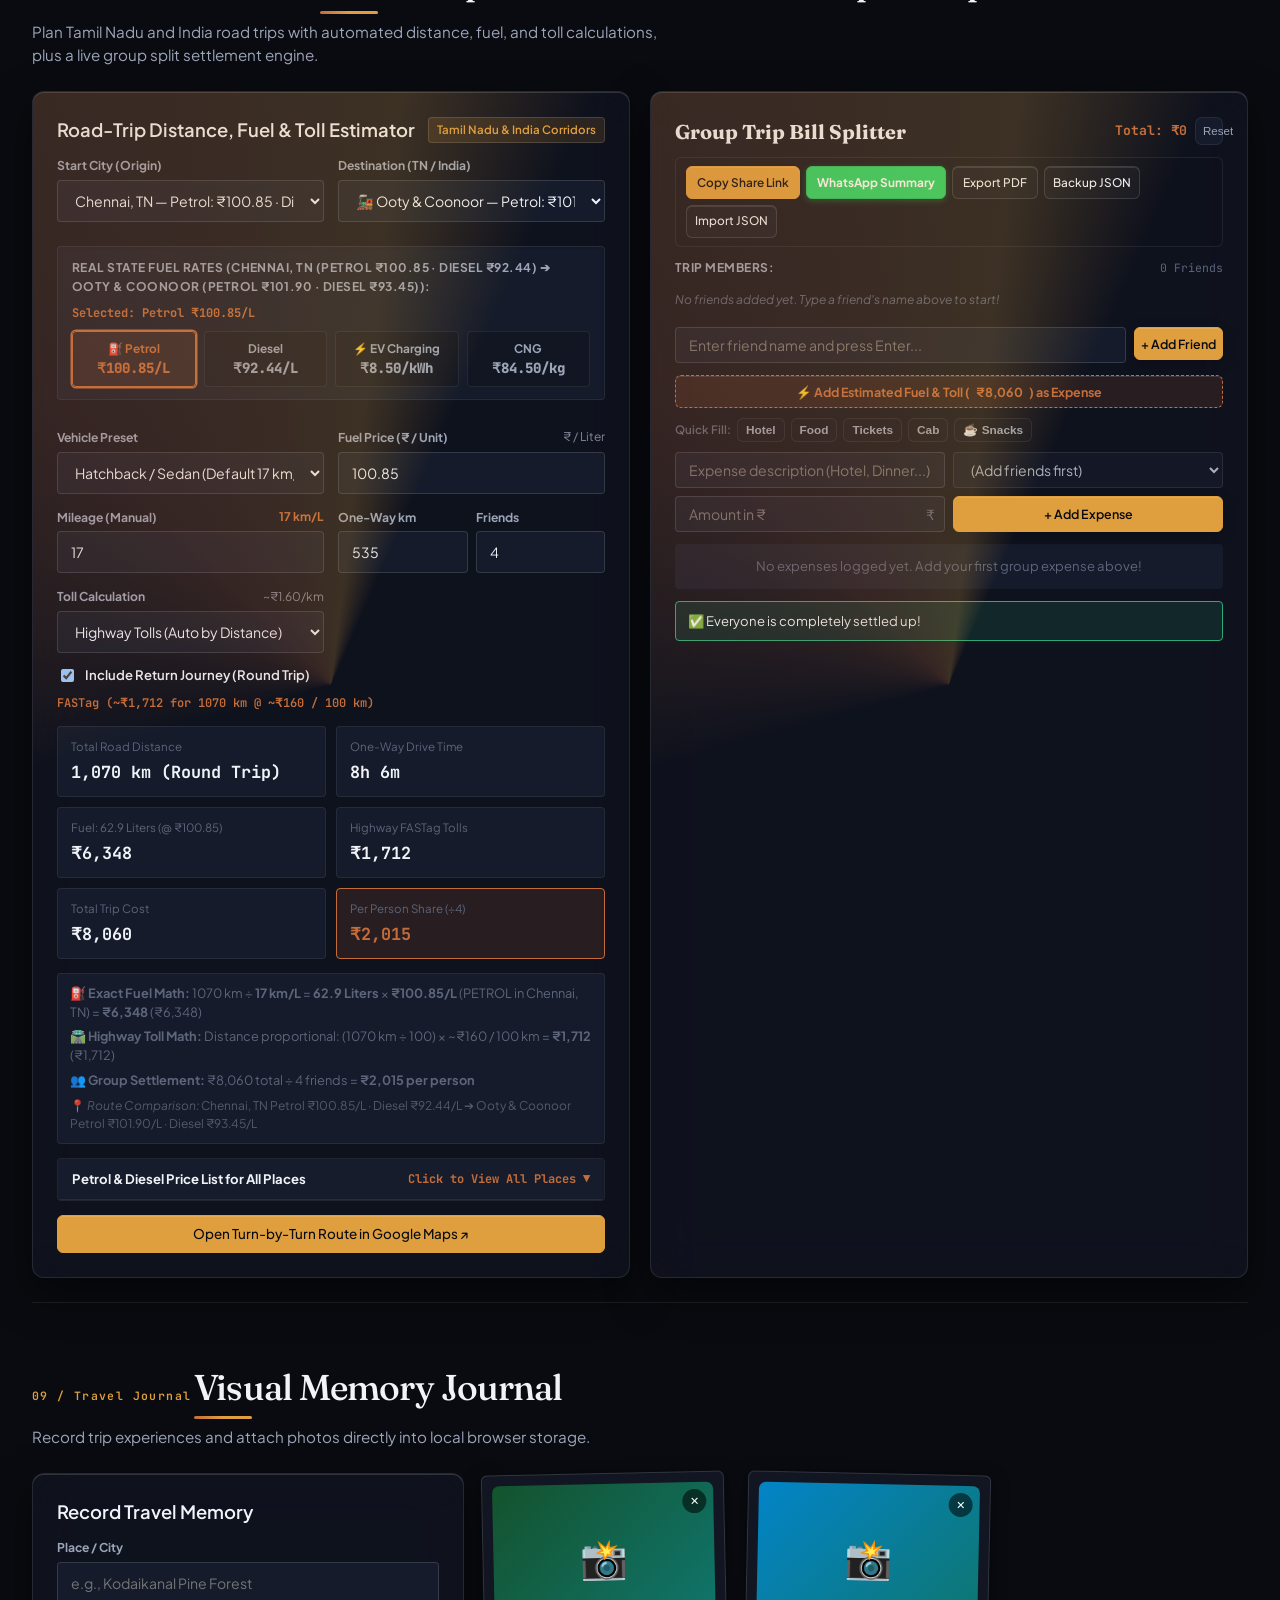
==== commit 4f704bf3: "feat(branding): add Behold the Journey markup to opening preloader" ====
--- a/index.html
+++ b/index.html
@@ -176,8 +176,9 @@
 </head>
 
 <body>
-  <!-- Cinematic Custom-Emblem Travel Opening Preloader -->
-  <div id="travel-preloader" class="travel-preloader" aria-hidden="true">
+  <!-- Cinematic Custom-Emblem Travel Opening Preloader with "Behold the Journey" Poetic Reveal -->
+  <div id="travel-preloader" class="travel-preloader" aria-hidden="true" title="Click to enter Miravoya">
+    <div class="preloader-cosmic-glow"></div>
     <div class="tv-loader-stage">
       <div class="tv-loader-halo"></div>
       <svg class="tv-loader-svg" viewBox="0 0 160 160" width="144" height="144" fill="none">
@@ -237,8 +238,18 @@
       </svg>
     </div>
 
-    <div style="text-align:center;">
-      <div class="tv-loader-wordmark">Mira<span>voya</span></div>
+    <div class="preloader-text-stage">
+      <div class="tv-loader-wordmark" id="preloader-brand">
+        <span class="mira-part">Mira</span><span class="voya-part">voya</span>
+      </div>
+
+      <!-- Poetic Meaning Transformation Stage: Behold the Journey -->
+      <div class="preloader-meaning-wrap" id="preloader-meaning">
+        <div class="preloader-meaning-tag">MIRA (BEHOLD) · VOYA (THE JOURNEY)</div>
+        <div class="preloader-meaning-title">Behold the Journey</div>
+        <div class="preloader-meaning-sub">Global Travel Studio &amp; Route Architect</div>
+      </div>
+
       <div id="preloader-status" class="tv-loader-telemetry">CALIBRATING MERIDIANS · 45 DESTINATIONS</div>
     </div>
     <div class="preloader-bar">
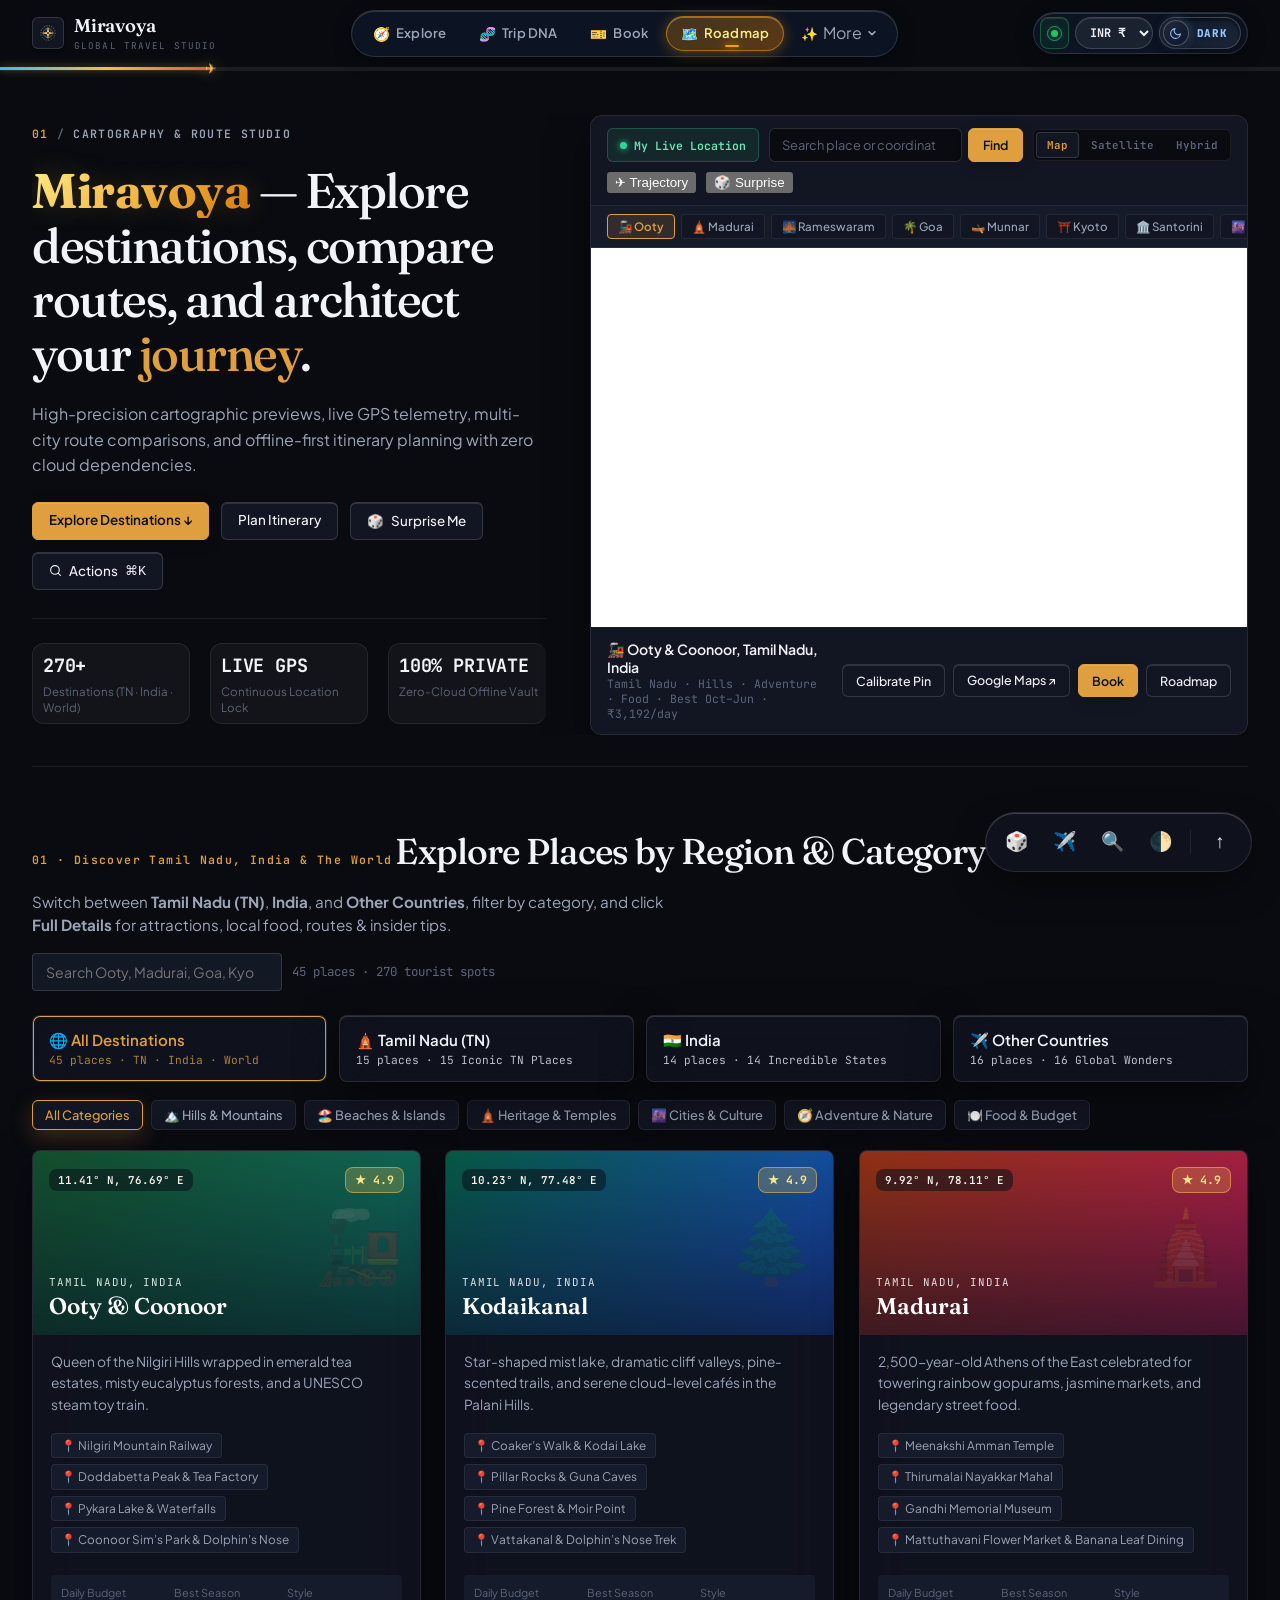
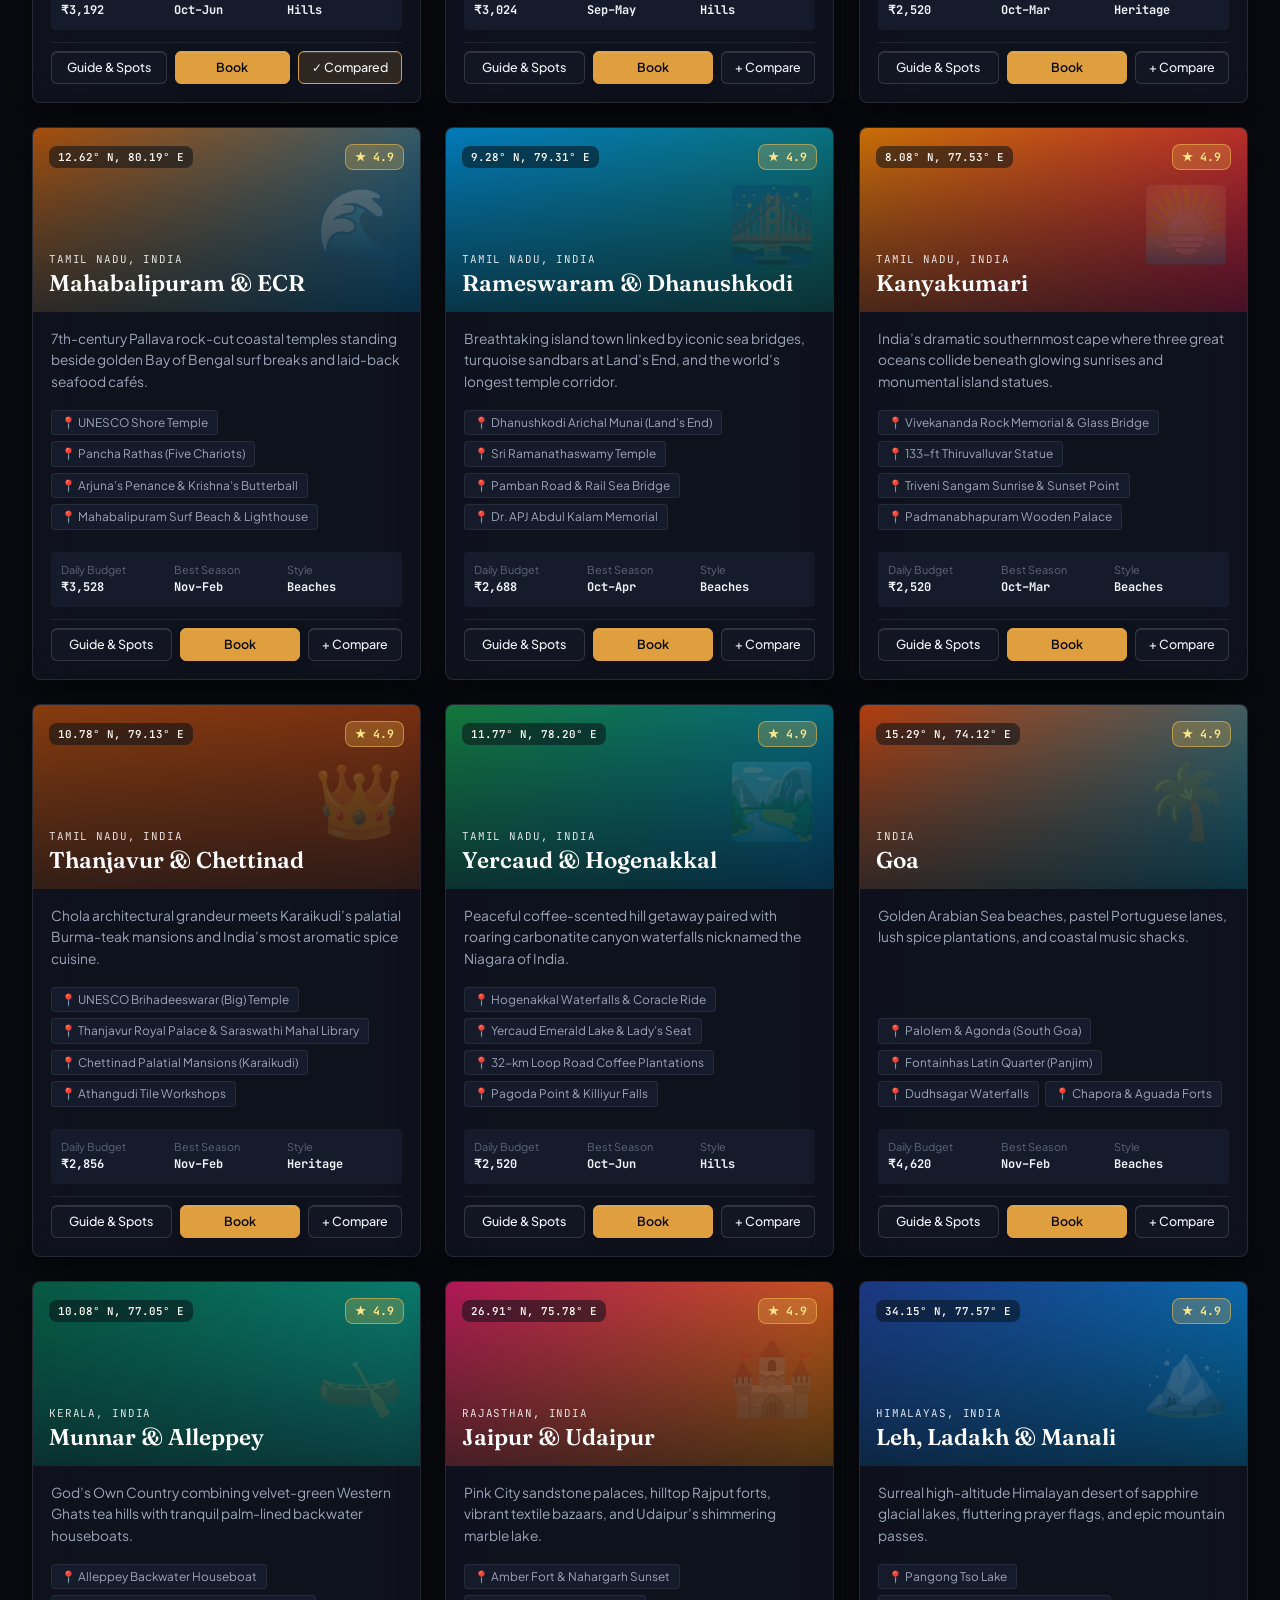
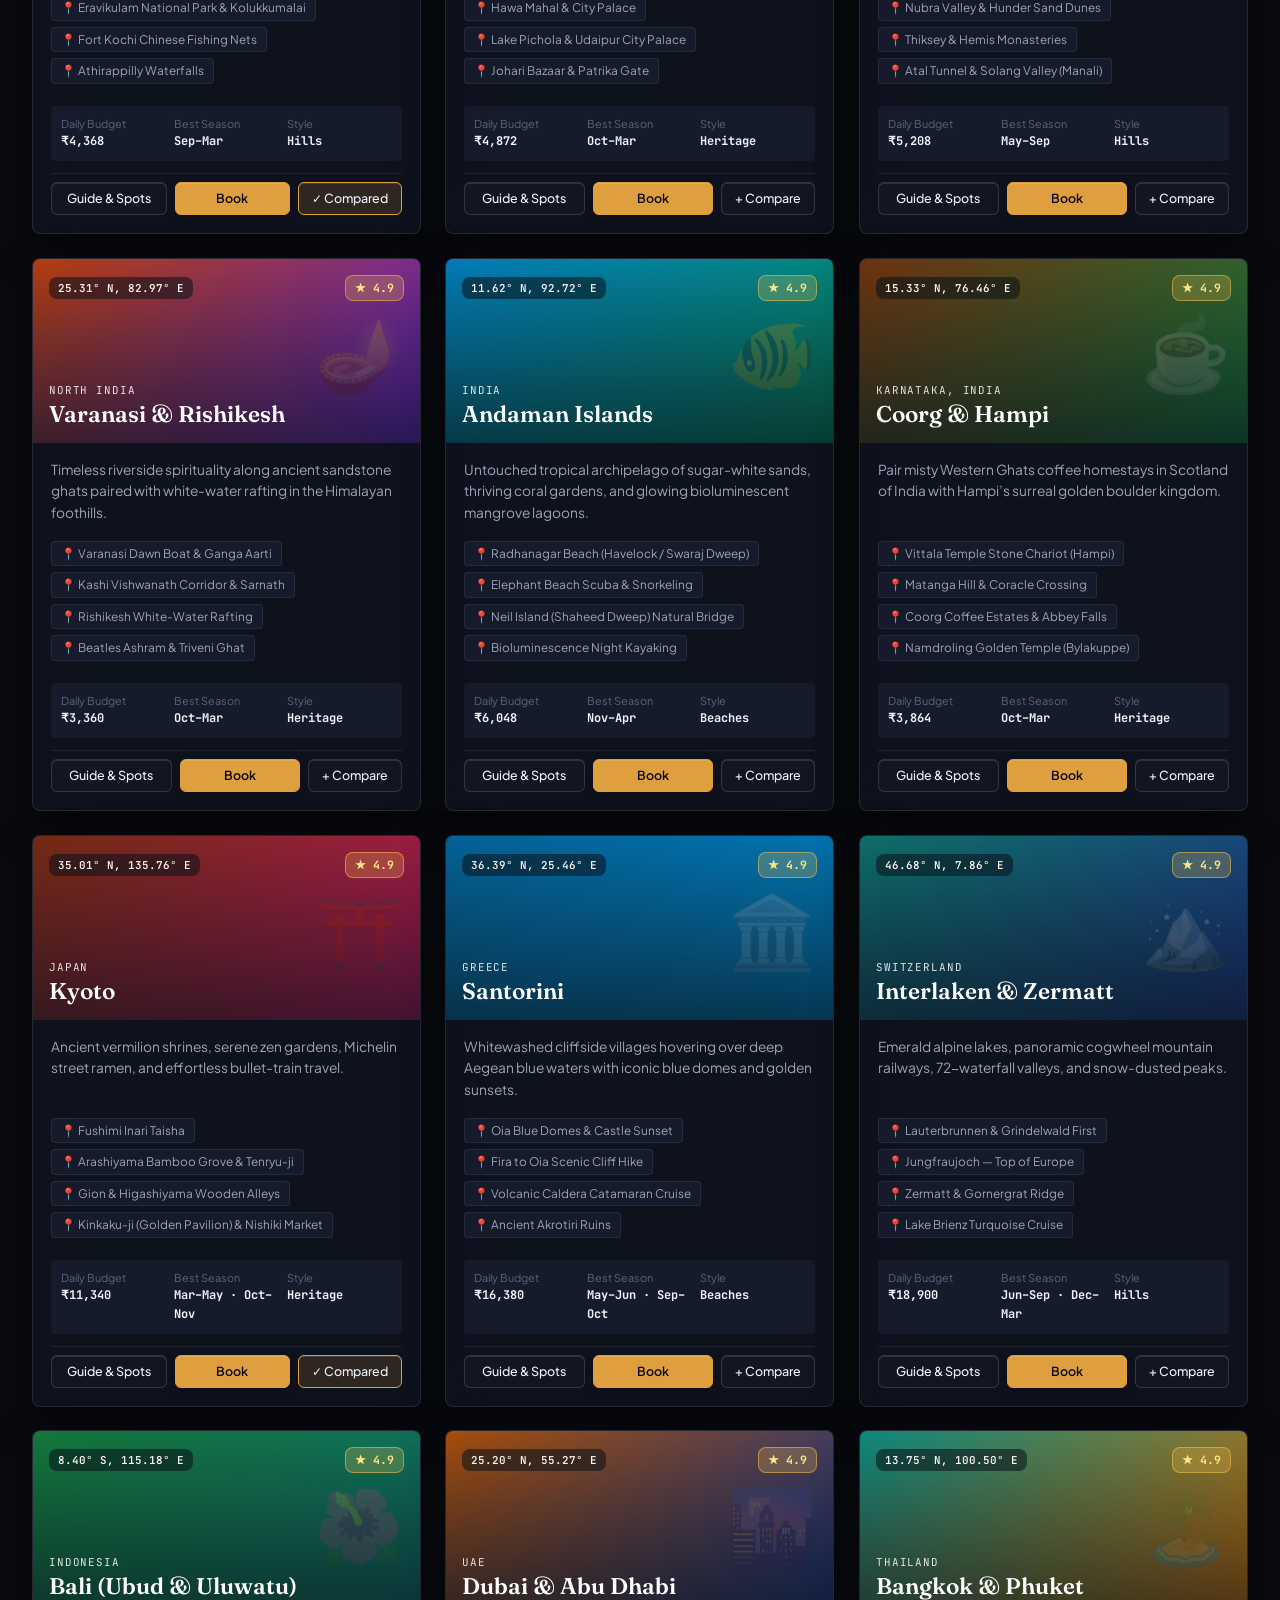
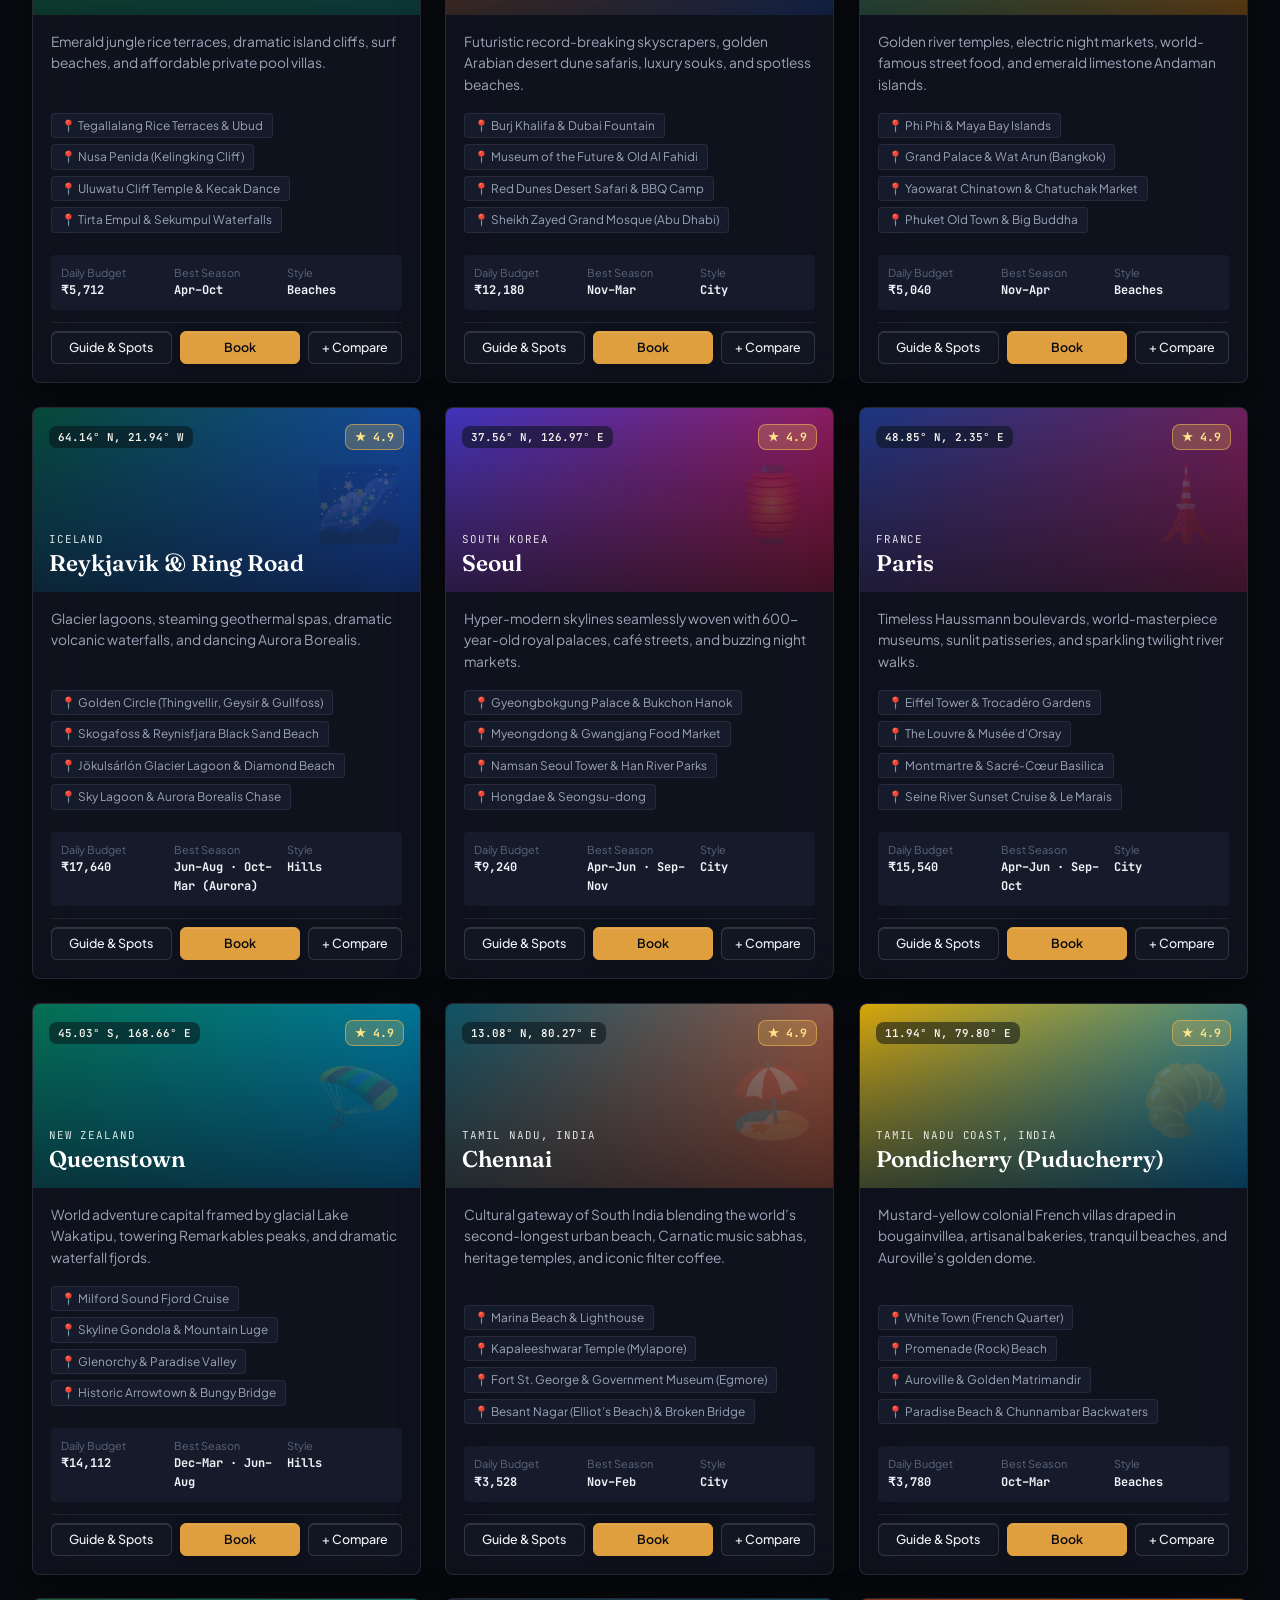
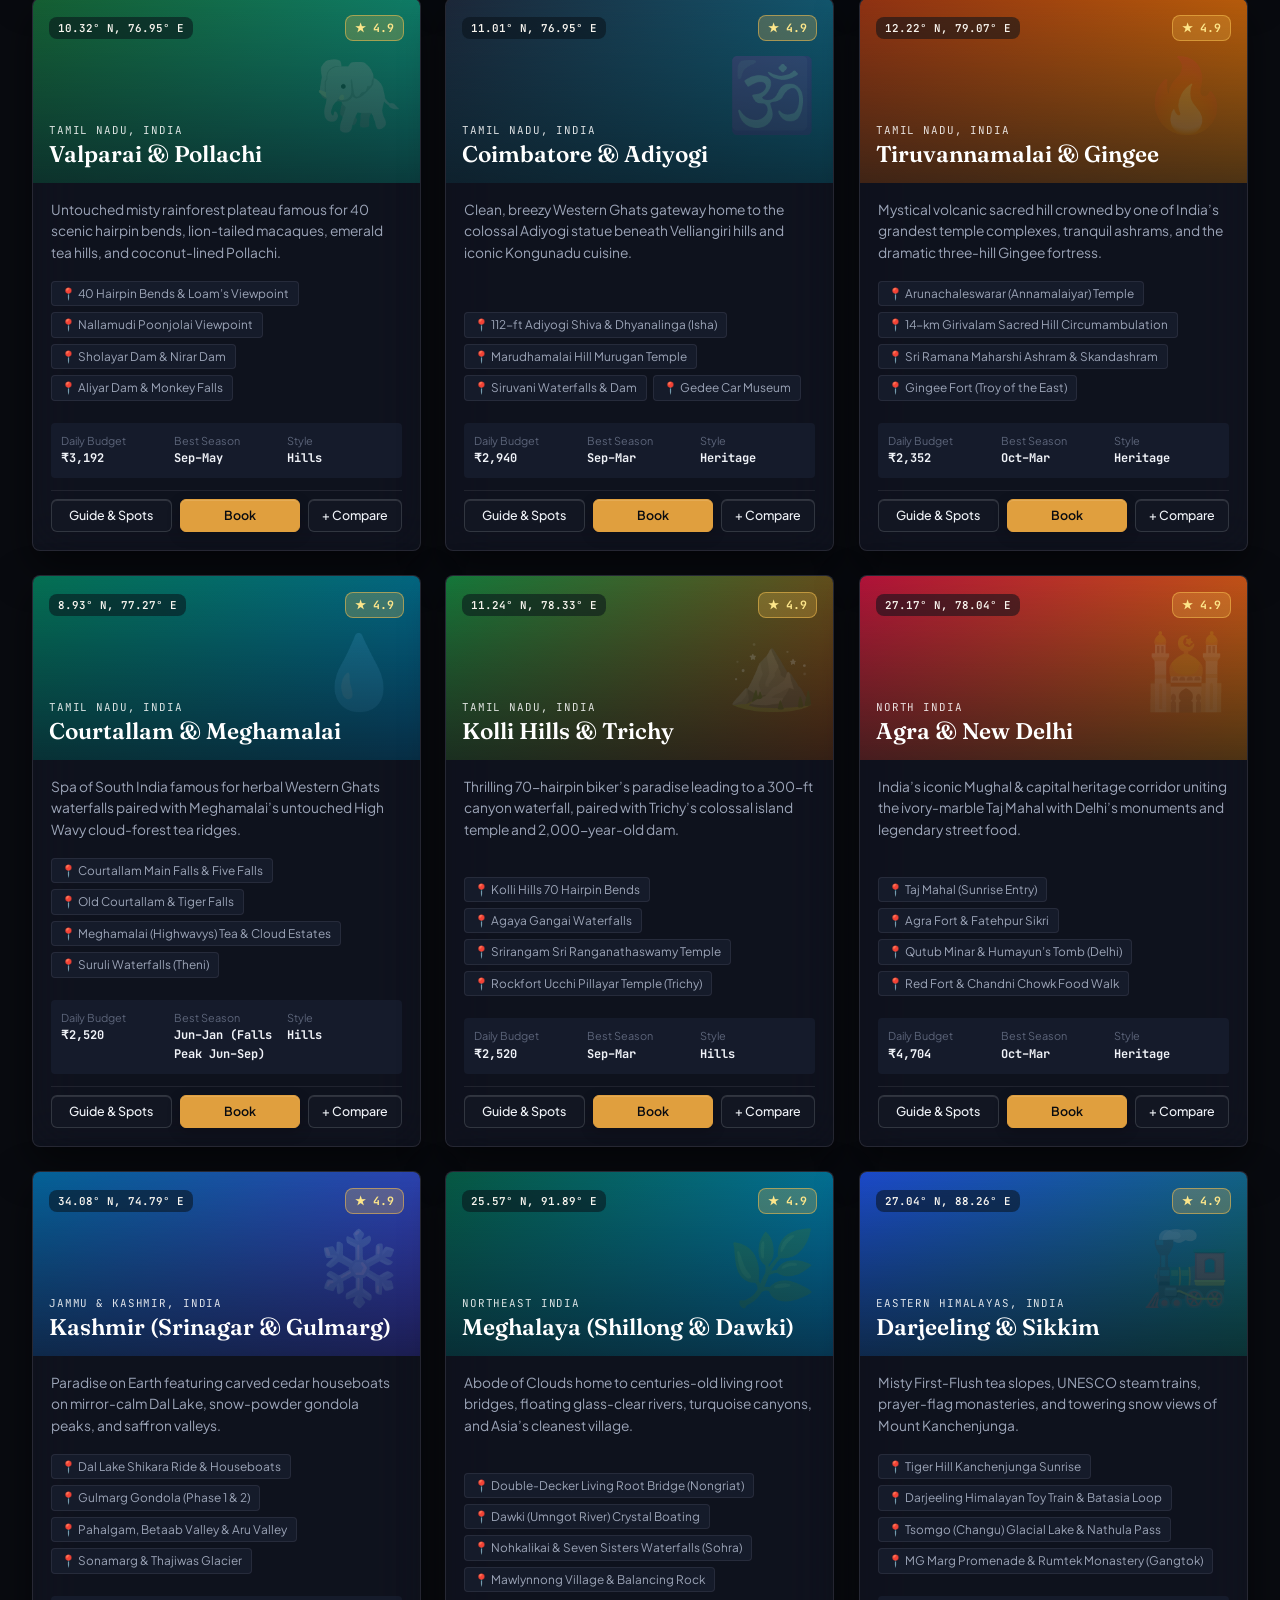
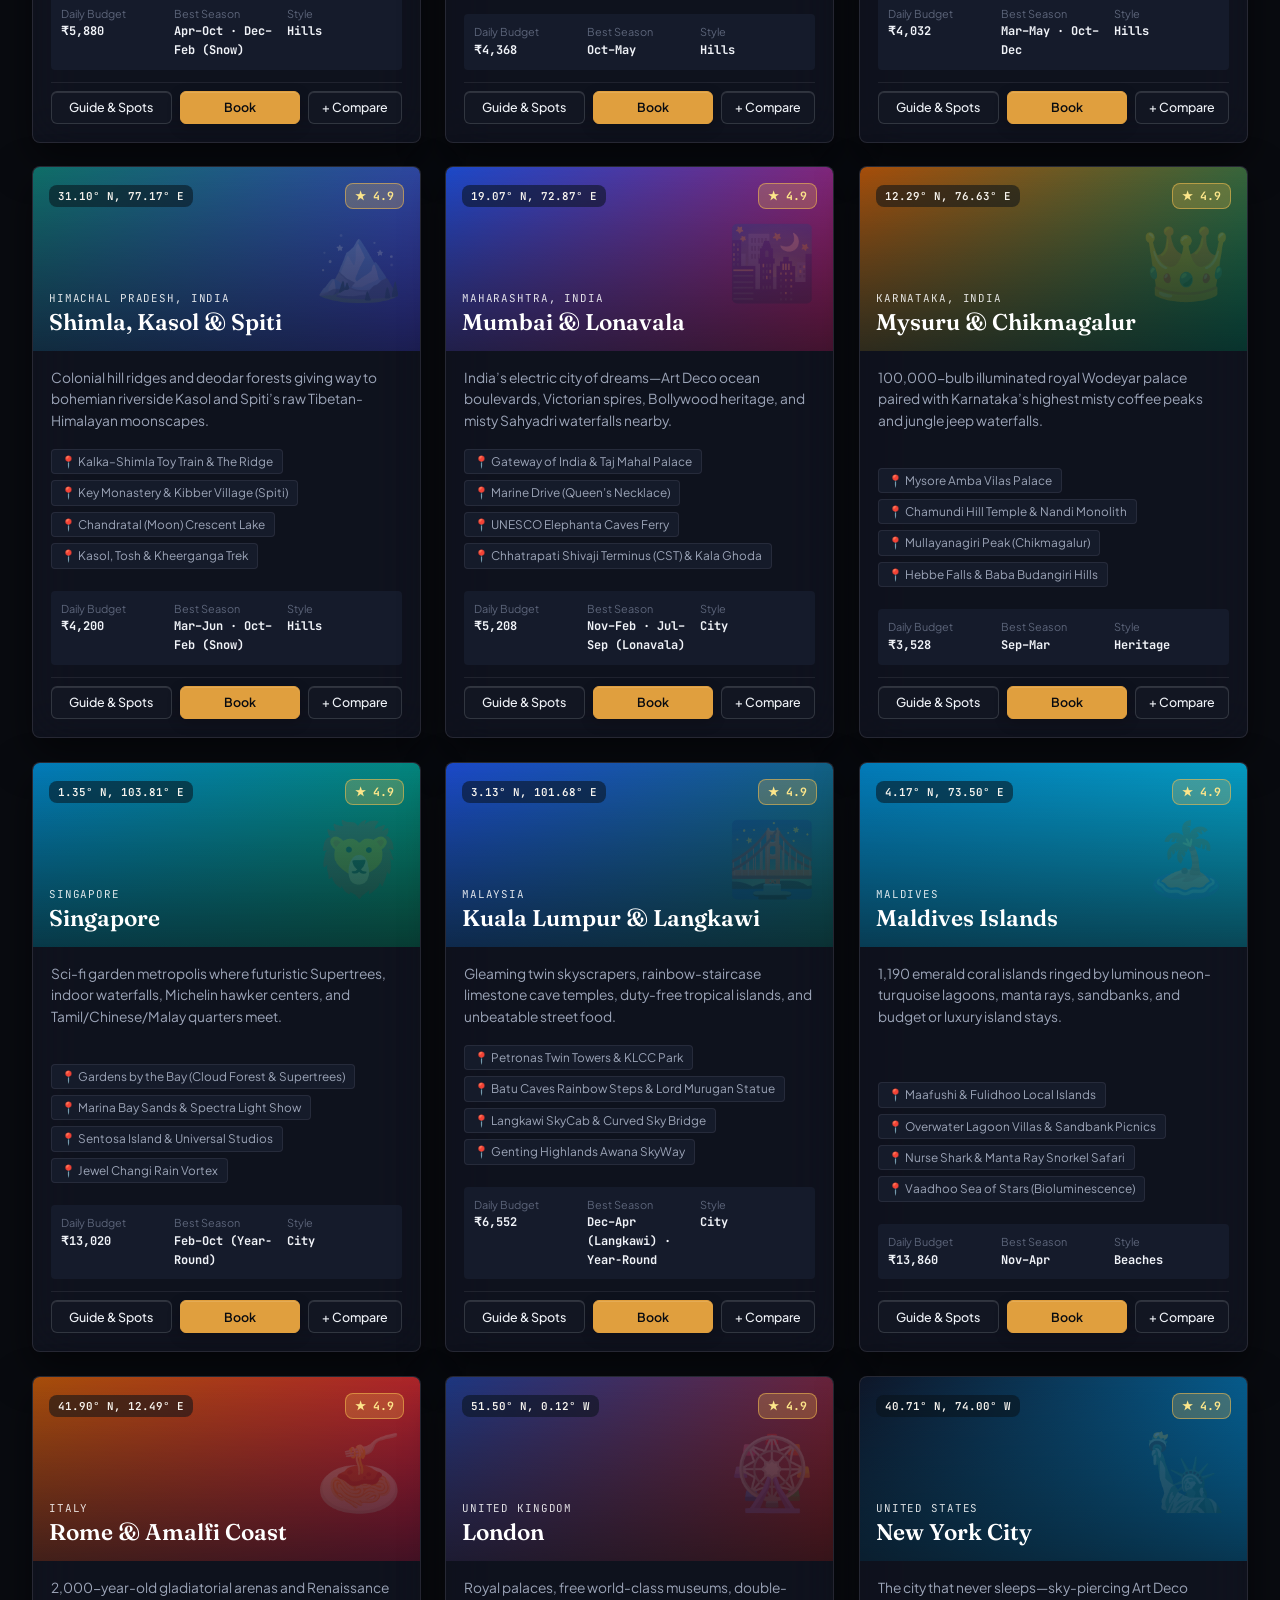
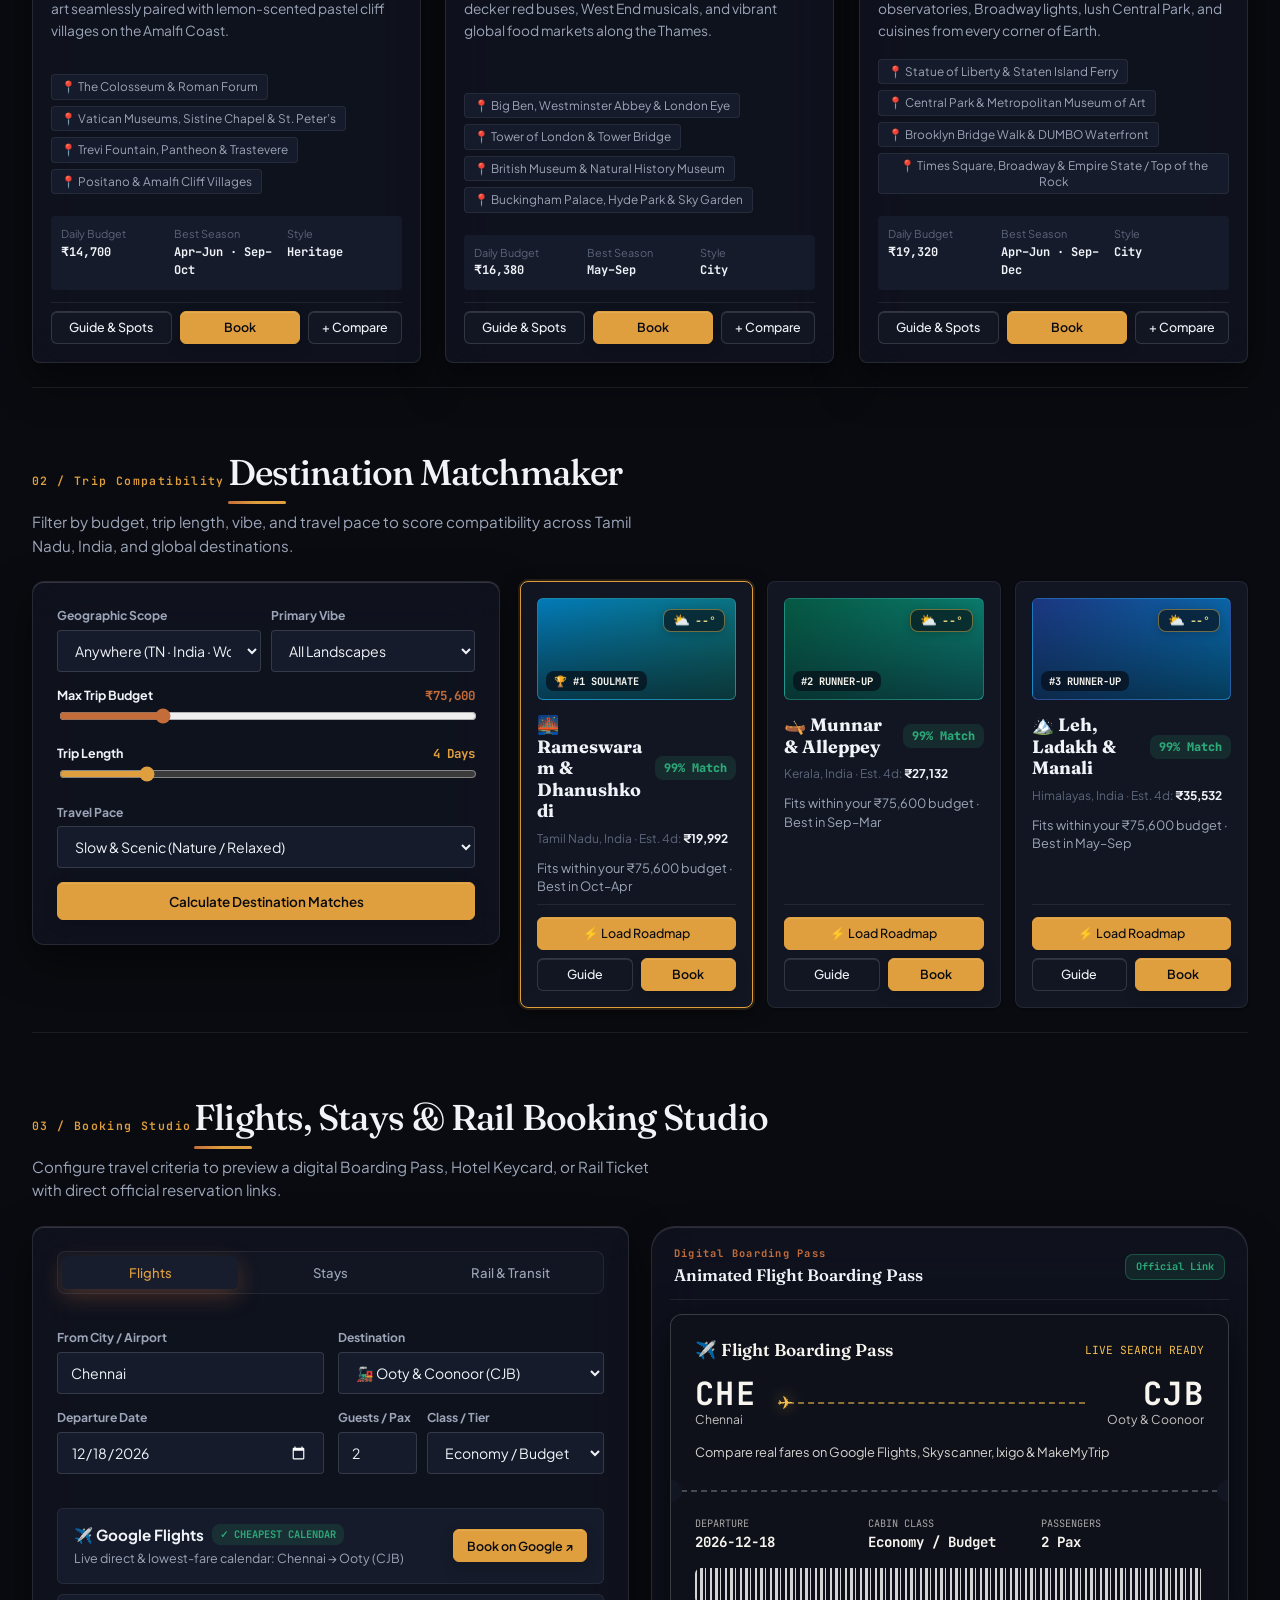
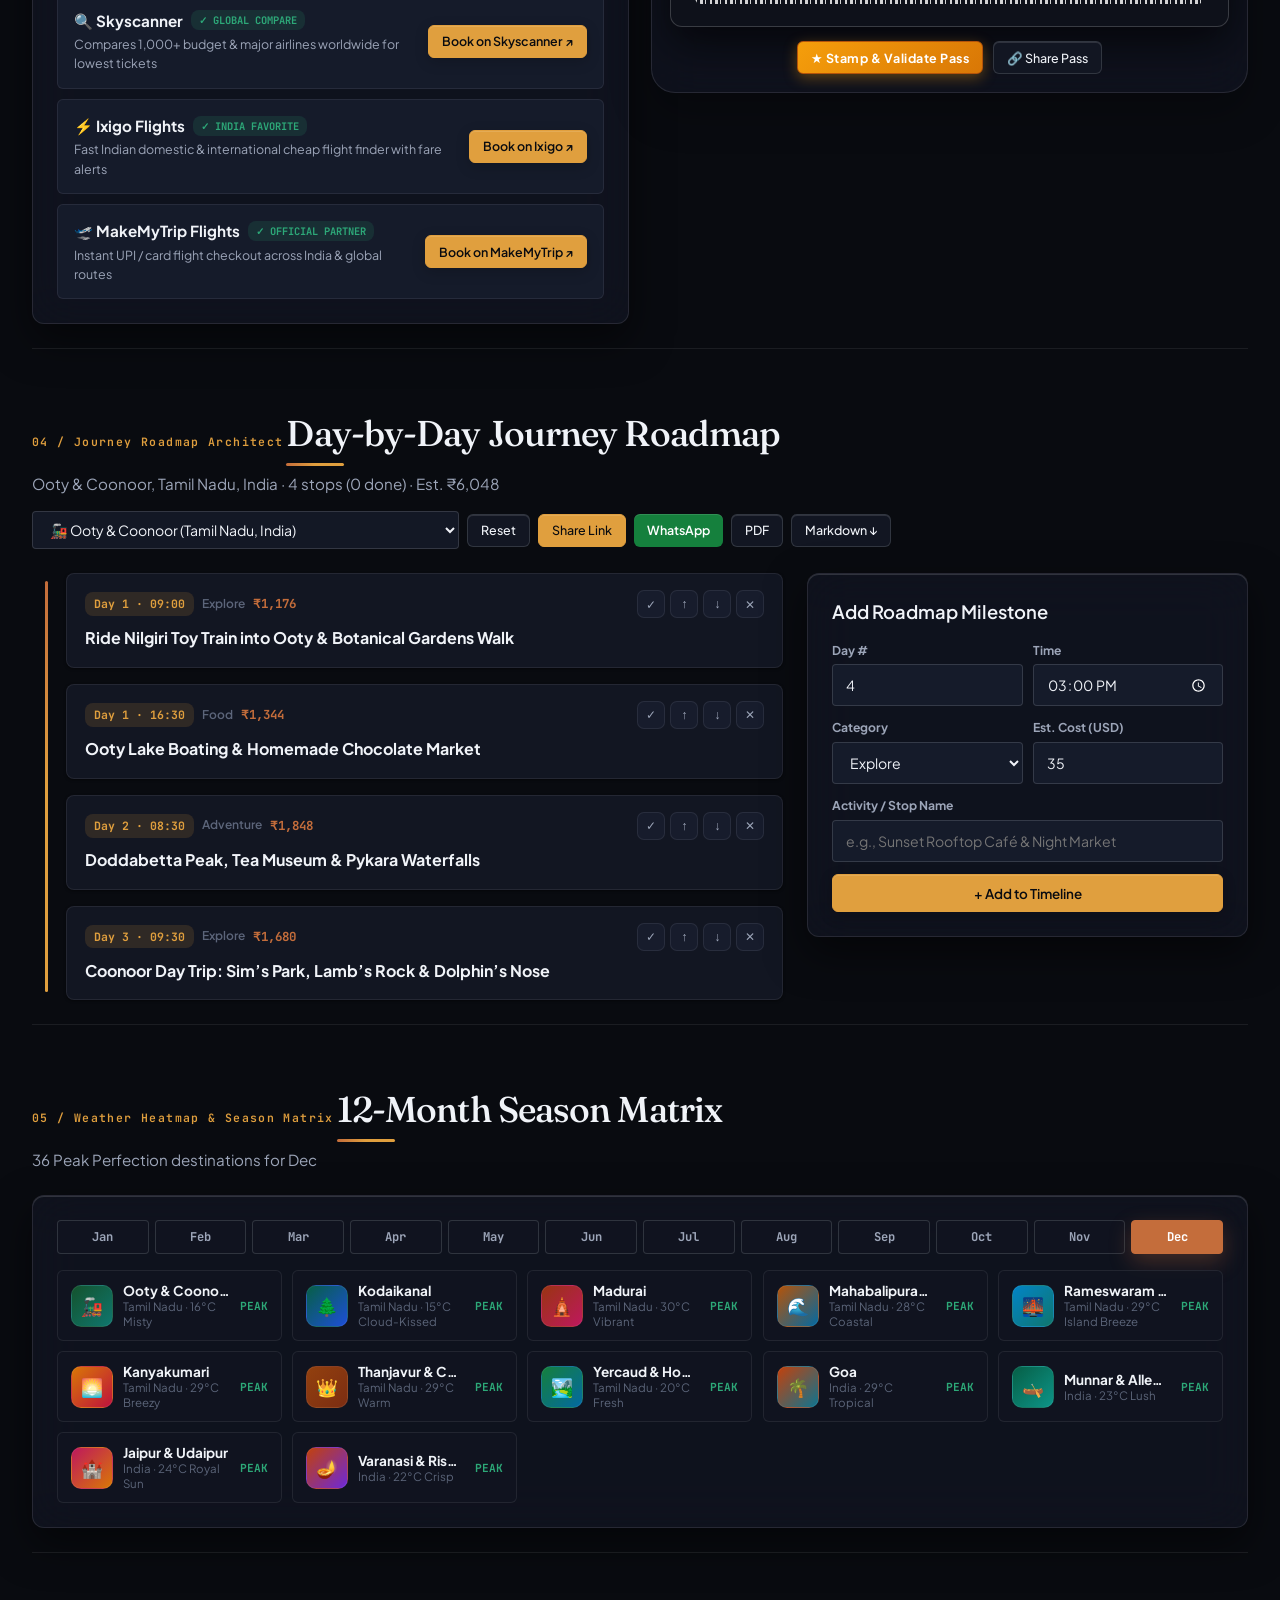
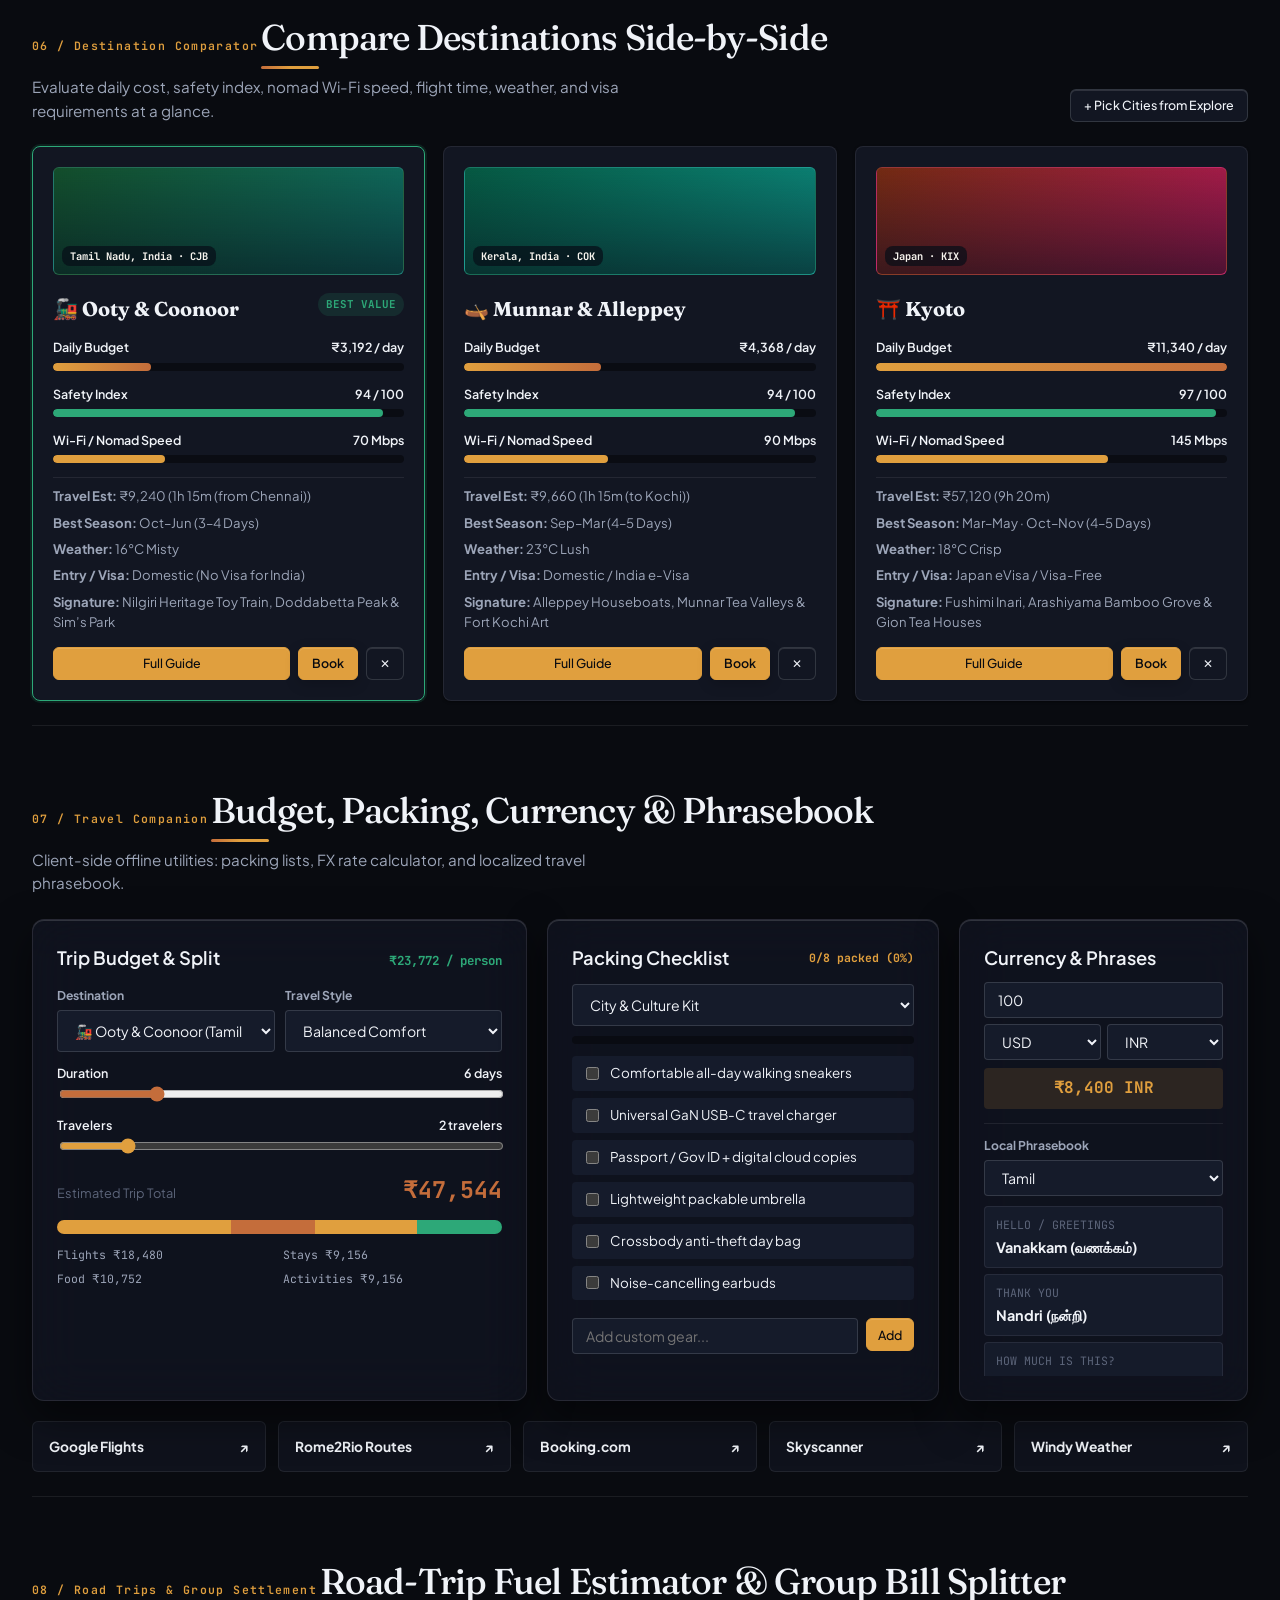
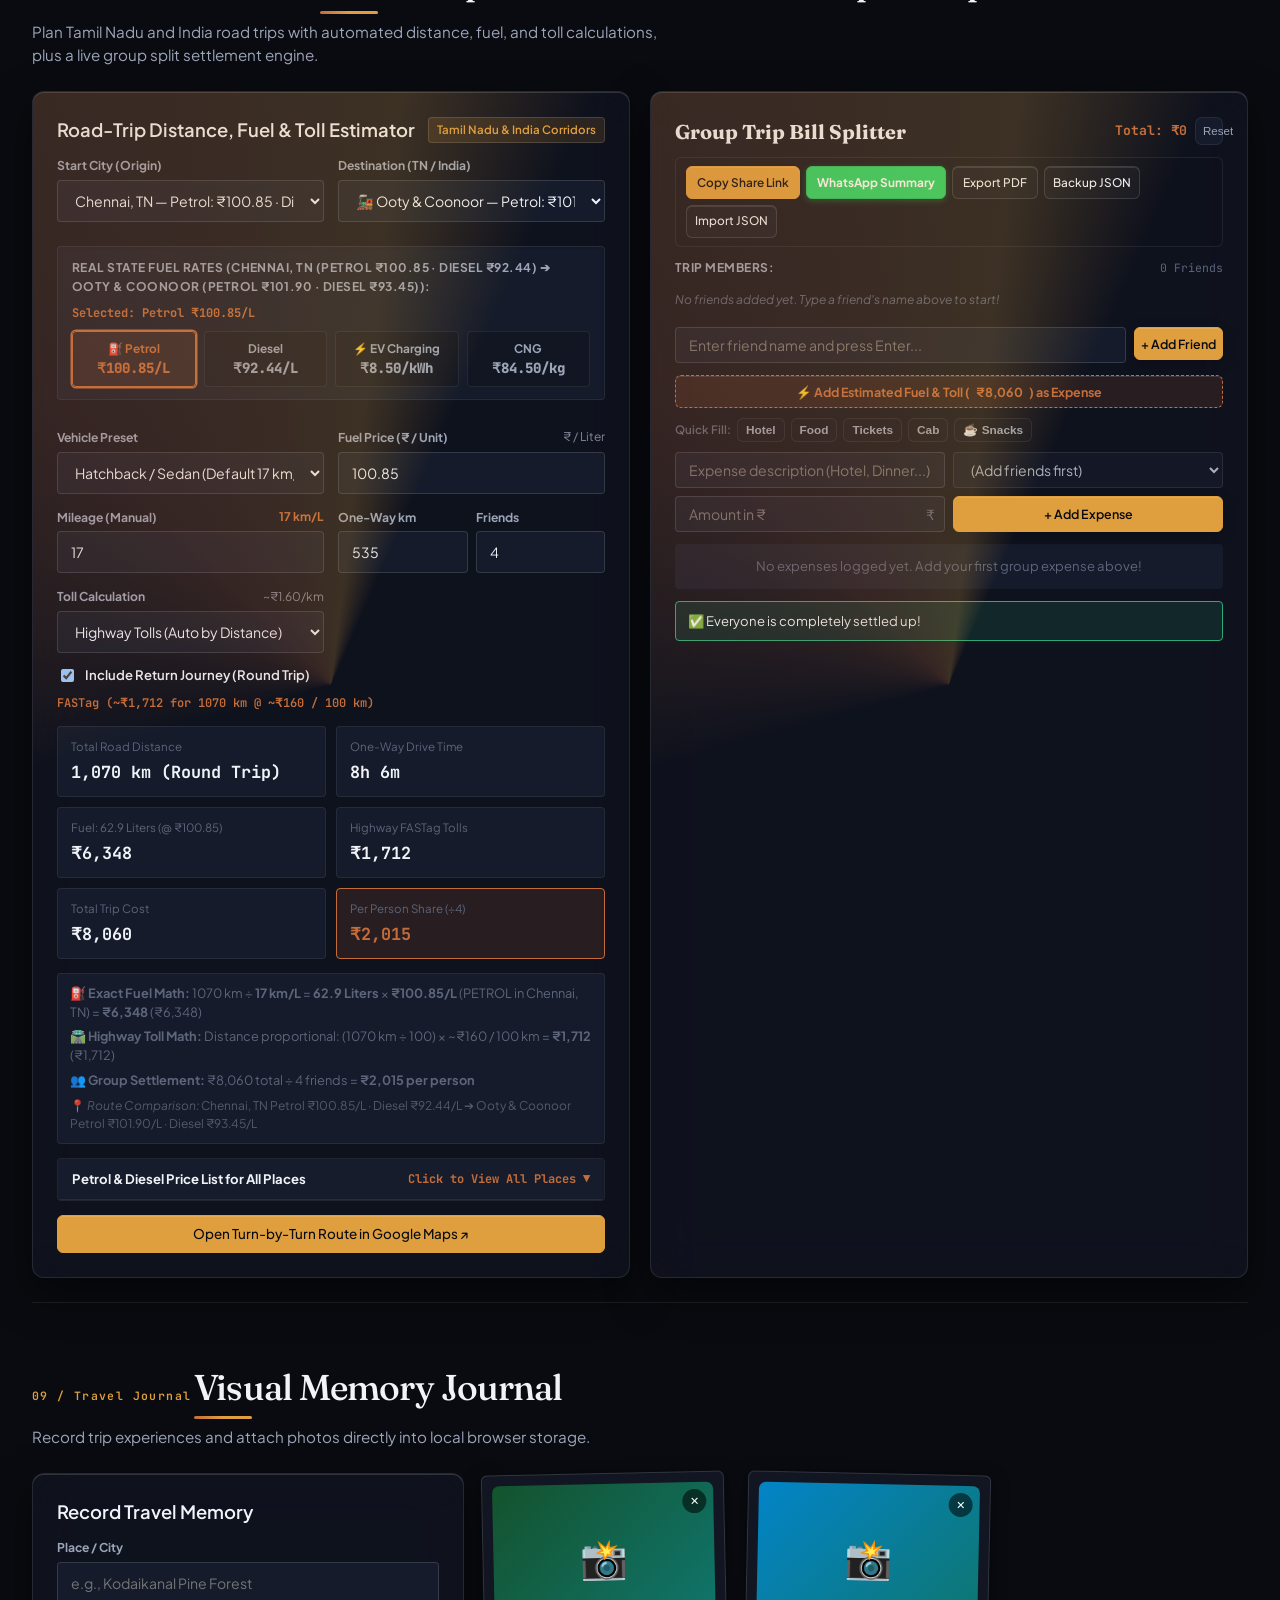
==== commit 5c6cb497: "feat(animation): ultra-smooth 120fps physics-eased loading, live percentage counter, zero-reflow acc" ====
--- a/index.html
+++ b/index.html
@@ -151,8 +151,8 @@
     href="https://fonts.googleapis.com/css2?family=Fraunces:ital,opsz,wght@0,9..144,500;0,9..144,600;0,9..144,700;1,9..144,500&family=JetBrains+Mono:wght@500;600;700&family=Plus+Jakarta+Sans:wght@400;500;600;700;800&display=swap"
     rel="stylesheet" />
 
-  <link rel="stylesheet" href="styles/tokens.css?v=980" />
-  <link rel="stylesheet" href="styles/main.css?v=980" />
+  <link rel="stylesheet" href="styles/tokens.css?v=1000" />
+  <link rel="stylesheet" href="styles/main.css?v=1000" />
   <script>
     (function () {
       try {
@@ -179,6 +179,14 @@
   <!-- Cinematic Custom-Emblem Travel Opening Preloader with "Behold the Journey" Poetic Reveal -->
   <div id="travel-preloader" class="travel-preloader" aria-hidden="true" title="Click to enter Miravoya">
     <div class="preloader-cosmic-glow"></div>
+    <div class="preloader-stars" aria-hidden="true">
+      <span class="p-star p-star-1"></span>
+      <span class="p-star p-star-2"></span>
+      <span class="p-star p-star-3"></span>
+      <span class="p-star p-star-4"></span>
+      <span class="p-star p-star-5"></span>
+      <span class="p-star p-star-6"></span>
+    </div>
     <div class="tv-loader-stage">
       <div class="tv-loader-halo"></div>
       <svg class="tv-loader-svg" viewBox="0 0 160 160" width="144" height="144" fill="none">
@@ -245,15 +253,23 @@
 
       <!-- Poetic Meaning Transformation Stage: Behold the Journey -->
       <div class="preloader-meaning-wrap" id="preloader-meaning">
-        <div class="preloader-meaning-tag">MIRA (BEHOLD) · VOYA (THE JOURNEY)</div>
-        <div class="preloader-meaning-title">Behold the Journey</div>
-        <div class="preloader-meaning-sub">Global Travel Studio &amp; Route Architect</div>
+        <div class="preloader-meaning-inner">
+          <div class="preloader-meaning-tag">MIRA (BEHOLD) · VOYA (THE JOURNEY)</div>
+          <div class="preloader-meaning-title">Behold the Journey</div>
+          <div class="preloader-meaning-sub">Global Travel Studio &amp; Route Architect</div>
+        </div>
       </div>
 
       <div id="preloader-status" class="tv-loader-telemetry">CALIBRATING MERIDIANS · 45 DESTINATIONS</div>
     </div>
-    <div class="preloader-bar">
-      <div class="preloader-bar-fill"></div>
+    <div class="preloader-bar-wrap">
+      <div class="preloader-bar">
+        <div class="preloader-bar-fill" id="preloader-bar-fill"></div>
+      </div>
+      <div class="preloader-meta-row">
+        <span class="preloader-coords" id="preloader-coords">28°36'N · 77°12'E</span>
+        <span class="preloader-pct" id="preloader-pct">0%</span>
+      </div>
     </div>
   </div>
 
@@ -2316,11 +2332,11 @@
   <script defer src="js/extras.js?v=6"></script>
   <script defer src="js/weather.js"></script>
   <script defer src="js/vault.js?v=1"></script>
-  <script defer src="js/app.js?v=990"></script>
+  <script defer src="js/app.js?v=1000"></script>
   <script>
     if ('serviceWorker' in navigator) {
       window.addEventListener('load', () => {
-        navigator.serviceWorker.register('./sw.js?v=990')
+        navigator.serviceWorker.register('./sw.js?v=1000')
           .then((reg) => {
             reg.update();
             console.log('Miravoya Service Worker active:', reg.scope);
--- a/styles/main.css
+++ b/styles/main.css
@@ -4152,7 +4152,7 @@
 
 
 /* ==========================================================================
-   CINEMATIC "BEHOLD THE JOURNEY" PRELOADER SUITE
+   CINEMATIC "BEHOLD THE JOURNEY" PRELOADER SUITE (Ultra-Smooth 120 FPS Engine)
    ========================================================================== */
 .travel-preloader {
   position: fixed;
@@ -4164,35 +4164,73 @@
   flex-direction: column;
   align-items: center;
   justify-content: center;
-  gap: 18px;
+  gap: 16px;
   padding: 24px;
   cursor: pointer;
-  transition: opacity 0.7s cubic-bezier(0.22, 1, 0.36, 1), transform 0.7s cubic-bezier(0.22, 1, 0.36, 1), filter 0.7s ease, visibility 0.7s;
   overflow: hidden;
+  will-change: opacity, transform, filter;
+  transition:
+    opacity 0.85s cubic-bezier(0.16, 1, 0.3, 1),
+    transform 0.85s cubic-bezier(0.16, 1, 0.3, 1),
+    filter 0.85s cubic-bezier(0.16, 1, 0.3, 1),
+    visibility 0.85s;
 }
 
 .travel-preloader.is-done {
   opacity: 0;
-  transform: scale(1.06);
-  filter: blur(12px);
+  transform: scale(1.10) translateY(-8px);
+  filter: blur(16px);
   visibility: hidden;
   pointer-events: none;
 }
 
 .preloader-cosmic-glow {
   position: absolute;
-  width: 520px;
-  height: 520px;
+  width: 560px;
+  height: 560px;
   border-radius: 50%;
-  background: radial-gradient(circle, rgba(244, 190, 79, 0.2) 0%, rgba(56, 189, 248, 0.12) 42%, transparent 70%);
-  filter: blur(60px);
+  background: radial-gradient(circle, rgba(244, 190, 79, 0.22) 0%, rgba(56, 189, 248, 0.14) 42%, transparent 70%);
+  filter: blur(64px);
   pointer-events: none;
-  animation: cosmicGlowPulse 3.5s ease-in-out infinite alternate;
+  animation: cosmicGlowPulse 4s ease-in-out infinite alternate;
+  will-change: transform, opacity;
 }
 
 @keyframes cosmicGlowPulse {
-  0% { transform: scale(0.85); opacity: 0.5; }
-  100% { transform: scale(1.15); opacity: 1; }
+  0% { transform: scale(0.85) translate3d(0, 0, 0); opacity: 0.55; }
+  100% { transform: scale(1.15) translate3d(0, 0, 0); opacity: 1; }
+}
+
+/* Atmospheric Starlight Dust Aura */
+.preloader-stars {
+  position: absolute;
+  inset: 0;
+  pointer-events: none;
+  z-index: 1;
+}
+
+.p-star {
+  position: absolute;
+  width: 3px;
+  height: 3px;
+  border-radius: 50%;
+  background: #fef08a;
+  box-shadow: 0 0 8px #f4be4f, 0 0 16px rgba(254, 240, 138, 0.8);
+  opacity: 0.6;
+  animation: starTwinkle 3.2s ease-in-out infinite alternate;
+}
+
+.p-star-1 { top: 22%; left: 32%; animation-delay: 0s; }
+.p-star-2 { top: 28%; right: 28%; animation-delay: 0.8s; width: 4px; height: 4px; }
+.p-star-3 { bottom: 34%; left: 24%; animation-delay: 1.4s; }
+.p-star-4 { bottom: 26%; right: 30%; animation-delay: 0.4s; width: 2.5px; height: 2.5px; }
+.p-star-5 { top: 48%; left: 18%; animation-delay: 1.9s; }
+.p-star-6 { top: 44%; right: 19%; animation-delay: 1.1s; }
+
+@keyframes starTwinkle {
+  0% { transform: scale(0.6); opacity: 0.25; }
+  50% { transform: scale(1.25); opacity: 0.95; }
+  100% { transform: scale(0.75); opacity: 0.45; }
 }
 
 .preloader-text-stage {
@@ -4204,6 +4242,7 @@
   width: 100%;
   max-width: 480px;
   text-align: center;
+  z-index: 2;
 }
 
 .tv-loader-wordmark {
@@ -4212,8 +4251,9 @@
   font-weight: 600;
   letter-spacing: 0.04em;
   color: #ffffff;
-  transition: all 0.65s cubic-bezier(0.22, 1, 0.36, 1);
+  transition: all 0.72s cubic-bezier(0.16, 1, 0.3, 1);
   text-shadow: 0 4px 20px rgba(0, 0, 0, 0.6), 0 0 32px rgba(244, 190, 79, 0.4);
+  will-change: transform, opacity;
 }
 
 .tv-loader-wordmark .voya-part {
@@ -4226,20 +4266,33 @@
   margin-left: 1px;
 }
 
+/* Zero-Reflow CSS Grid Accordion for Smooth Transformation */
 .preloader-meaning-wrap {
+  display: grid;
+  grid-template-rows: 0fr;
   opacity: 0;
-  max-height: 0;
-  transform: translateY(12px) scale(0.95);
-  transition: all 0.75s cubic-bezier(0.22, 1, 0.36, 1);
+  transform: translateY(14px) scale(0.96);
+  transition:
+    grid-template-rows 0.75s cubic-bezier(0.16, 1, 0.3, 1),
+    opacity 0.68s cubic-bezier(0.16, 1, 0.3, 1),
+    transform 0.75s cubic-bezier(0.16, 1, 0.3, 1);
   overflow: hidden;
+  will-change: transform, opacity, grid-template-rows;
   margin-top: 0;
 }
 
 .preloader-meaning-wrap.is-visible {
+  grid-template-rows: 1fr;
   opacity: 1;
-  max-height: 160px;
   transform: translateY(0) scale(1);
   margin-top: 10px;
+}
+
+.preloader-meaning-inner {
+  overflow: hidden;
+  display: flex;
+  flex-direction: column;
+  align-items: center;
 }
 
 .preloader-meaning-tag {
@@ -4296,31 +4349,76 @@
   margin-top: 14px;
   text-transform: uppercase;
   transition: color 0.4s ease, transform 0.4s ease;
+  will-change: color, transform;
+}
+
+/* High-Precision Progress Bar with Dynamic Counter Badge */
+.preloader-bar-wrap {
+  display: flex;
+  flex-direction: column;
+  align-items: center;
+  gap: 8px;
+  width: min(280px, 82vw);
+  margin-top: 6px;
+  z-index: 2;
 }
 
 .preloader-bar {
-  width: 230px;
+  width: 100%;
   height: 4px;
   border-radius: 99px;
-  background: rgba(255, 255, 255, 0.14);
+  background: rgba(255, 255, 255, 0.12);
   overflow: hidden;
-  box-shadow: 0 0 16px rgba(0, 0, 0, 0.6);
-  margin-top: 6px;
+  box-shadow: inset 0 1px 2px rgba(0, 0, 0, 0.6), 0 0 16px rgba(0, 0, 0, 0.6);
+  position: relative;
 }
 
 .preloader-bar-fill {
   height: 100%;
   width: 0%;
-  background: linear-gradient(90deg, #38bdf8 0%, #f4be4f 60%, #fb923c 100%);
-  animation: preloadFill 2.25s cubic-bezier(0.22, 1, 0.36, 1) forwards;
-  box-shadow: 0 0 14px rgba(244, 190, 79, 0.85);
-}
-
-@keyframes preloadFill {
-  0% { width: 0%; }
-  35% { width: 42%; }
-  70% { width: 82%; }
-  100% { width: 100%; }
+  background: linear-gradient(90deg, #38bdf8 0%, #f4be4f 55%, #fb923c 100%);
+  box-shadow: 0 0 16px rgba(244, 190, 79, 0.95);
+  border-radius: 99px;
+  will-change: width;
+}
+
+.preloader-meta-row {
+  display: flex;
+  justify-content: space-between;
+  align-items: center;
+  width: 100%;
+  font-family: var(--font-mono);
+  font-size: 0.65rem;
+  letter-spacing: 0.12em;
+  color: rgba(255, 255, 255, 0.55);
+  text-transform: uppercase;
+}
+
+.preloader-pct {
+  font-weight: 700;
+  color: #fef08a;
+  font-size: 0.72rem;
+  letter-spacing: 0.08em;
+  text-shadow: 0 0 10px rgba(244, 190, 79, 0.5);
+}
+
+/* Post-Preloader Studio Entrance Bloom */
+body.app-loaded .site-nav {
+  animation: navSlideDown 0.75s cubic-bezier(0.16, 1, 0.3, 1) both;
+}
+
+body.app-loaded .hero-wrap {
+  animation: heroBloomIn 0.85s cubic-bezier(0.16, 1, 0.3, 1) both;
+}
+
+@keyframes navSlideDown {
+  0% { transform: translateY(-12px); opacity: 0; }
+  100% { transform: translateY(0); opacity: 1; }
+}
+
+@keyframes heroBloomIn {
+  0% { transform: scale(0.985) translateY(14px); opacity: 0; filter: blur(6px); }
+  100% { transform: scale(1) translateY(0); opacity: 1; filter: blur(0); }
 }
 
 /* Scroll-Journey Flying Plane Progress Bar under Navbar */
@@ -4335,8 +4433,9 @@
 .scroll-flight-fill {
   height: 100%;
   width: 0%;
-  background: linear-gradient(90deg, var(--teal), var(--terracotta), var(--gold));
-  transition: width 80ms linear;
+  background: linear-gradient(90deg, #38bdf8, #f4be4f, #d95d39);
+  will-change: width;
+  box-shadow: 0 0 8px rgba(244, 190, 79, 0.45);
 }
 
 .scroll-flight-plane {
@@ -4345,10 +4444,10 @@
   left: 0%;
   transform: translate(-50%, -50%);
   font-size: 0.85rem;
-  color: var(--terracotta);
-  filter: drop-shadow(0 2px 6px rgba(0, 0, 0, 0.25));
+  color: #f4be4f;
+  filter: drop-shadow(0 0 8px rgba(244, 190, 79, 0.85));
   pointer-events: none;
-  transition: left 80ms linear;
+  will-change: left;
 }
 
 /* Subtle Global Travel Motion Accents */
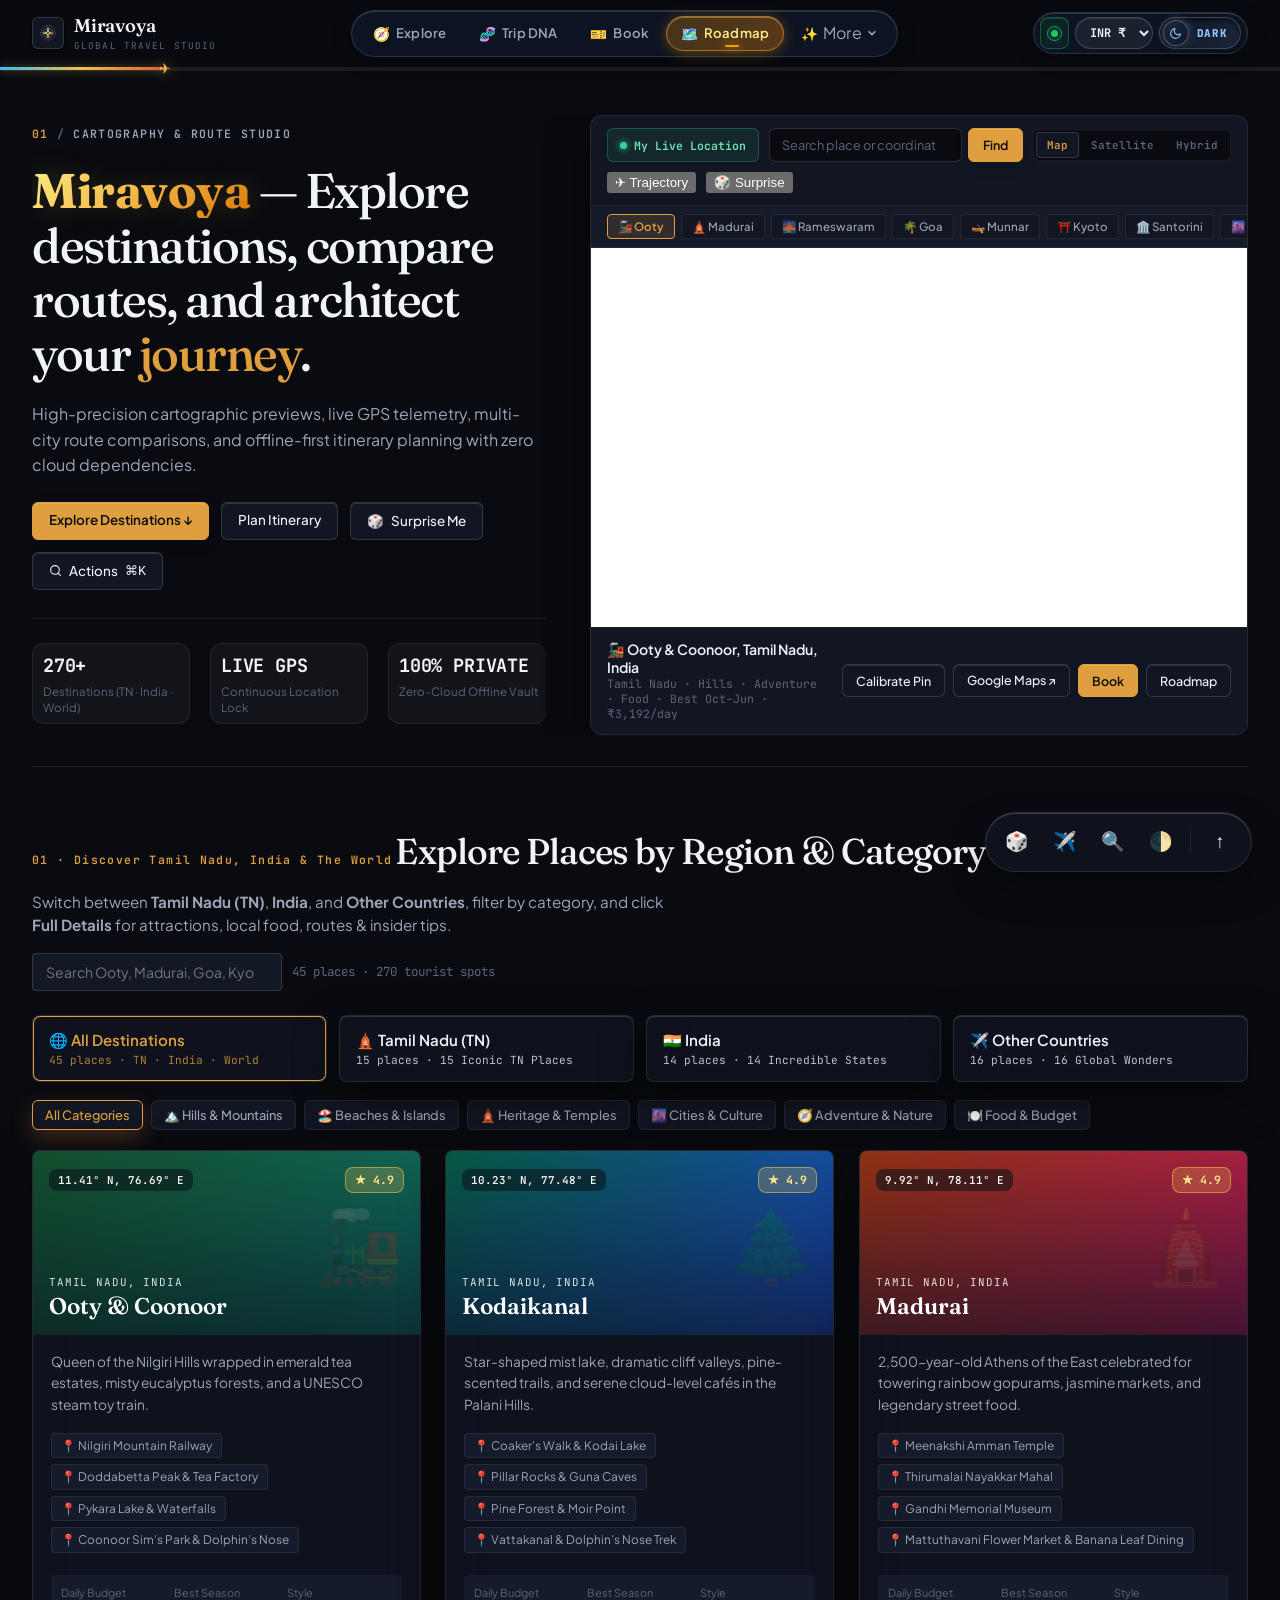
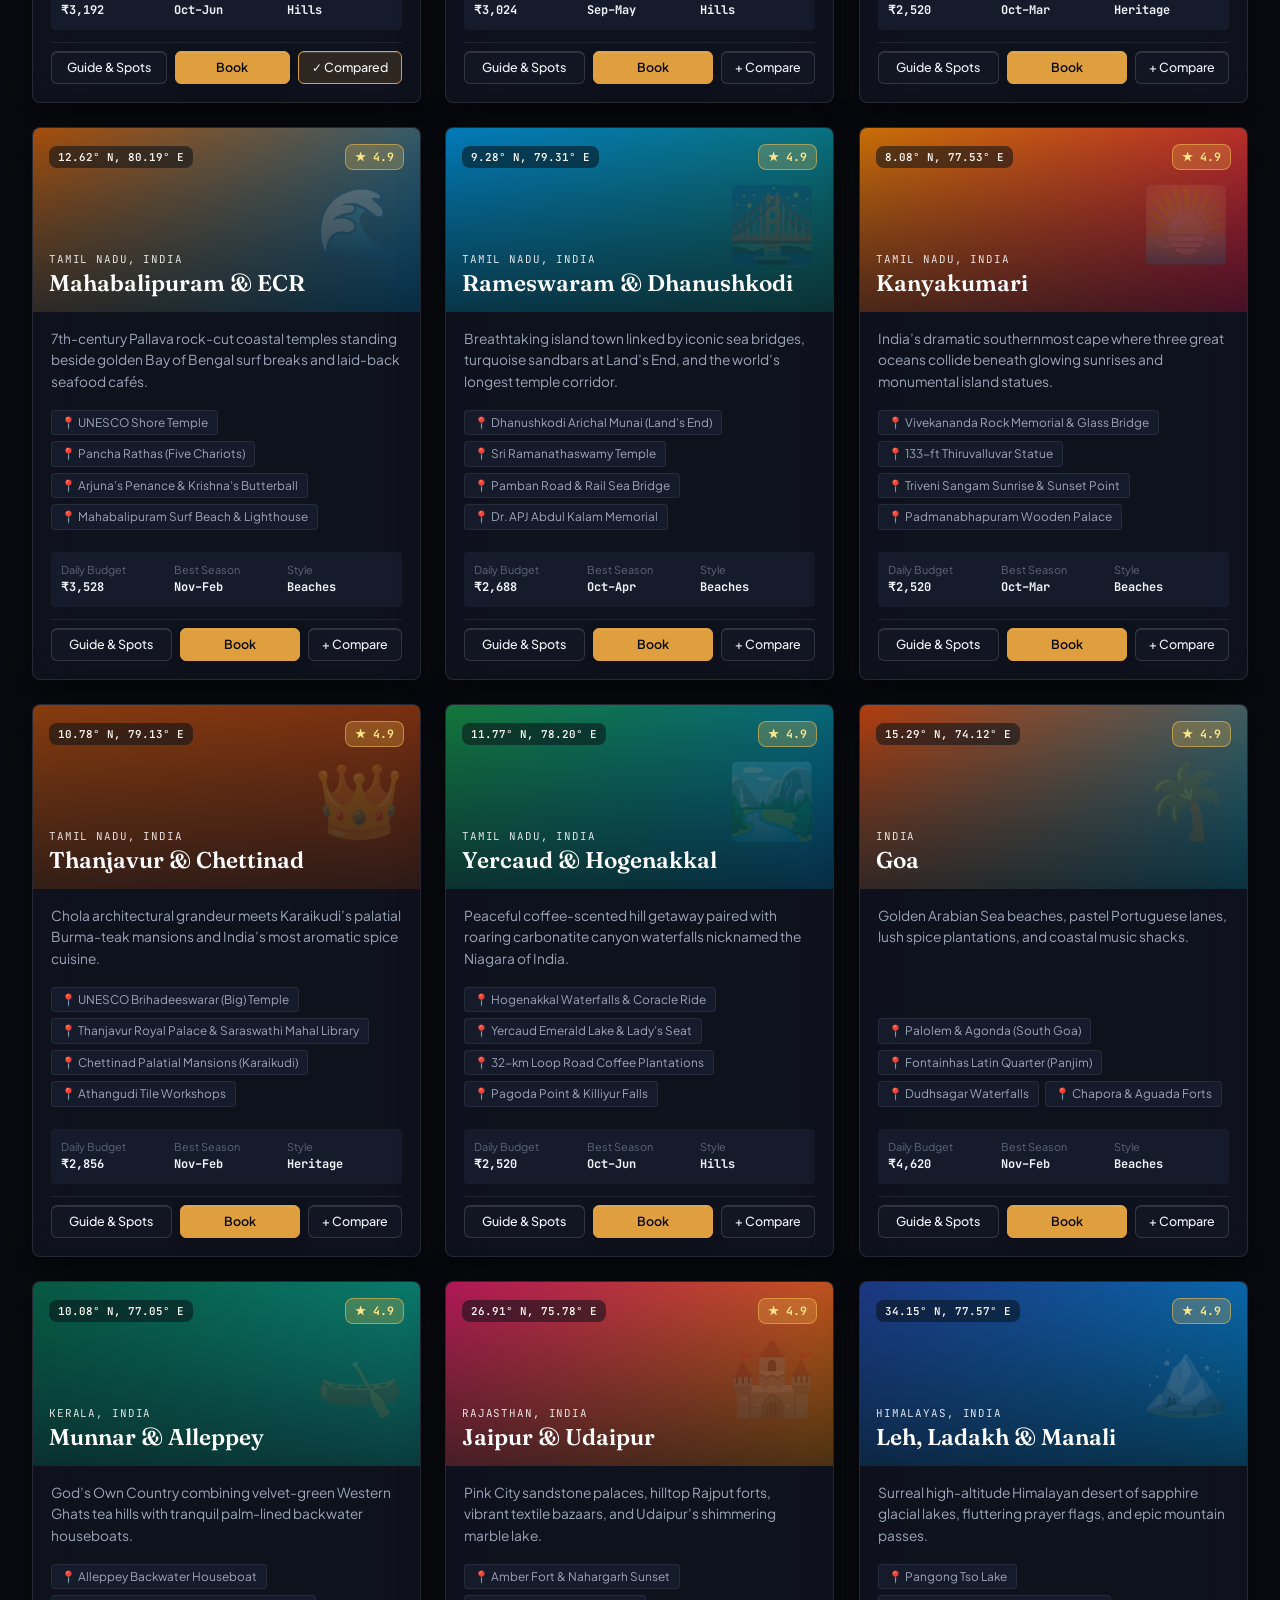
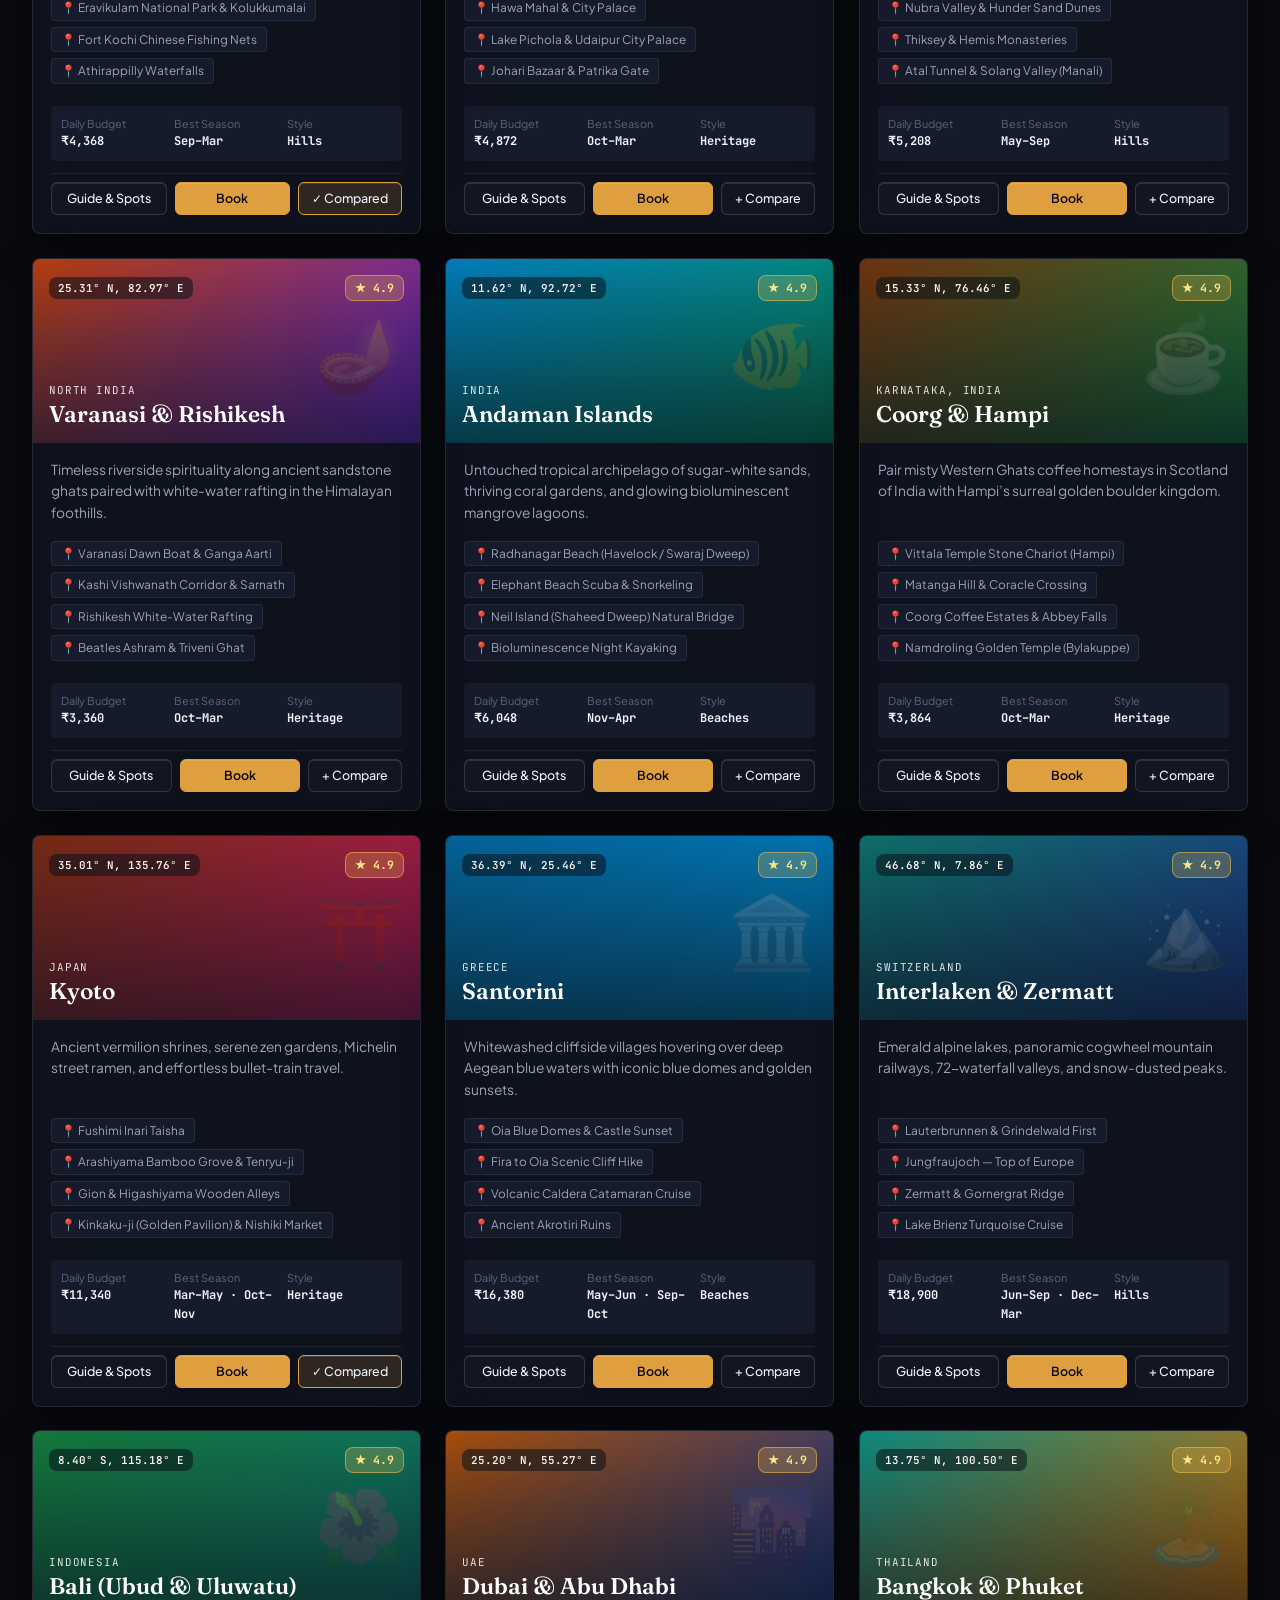
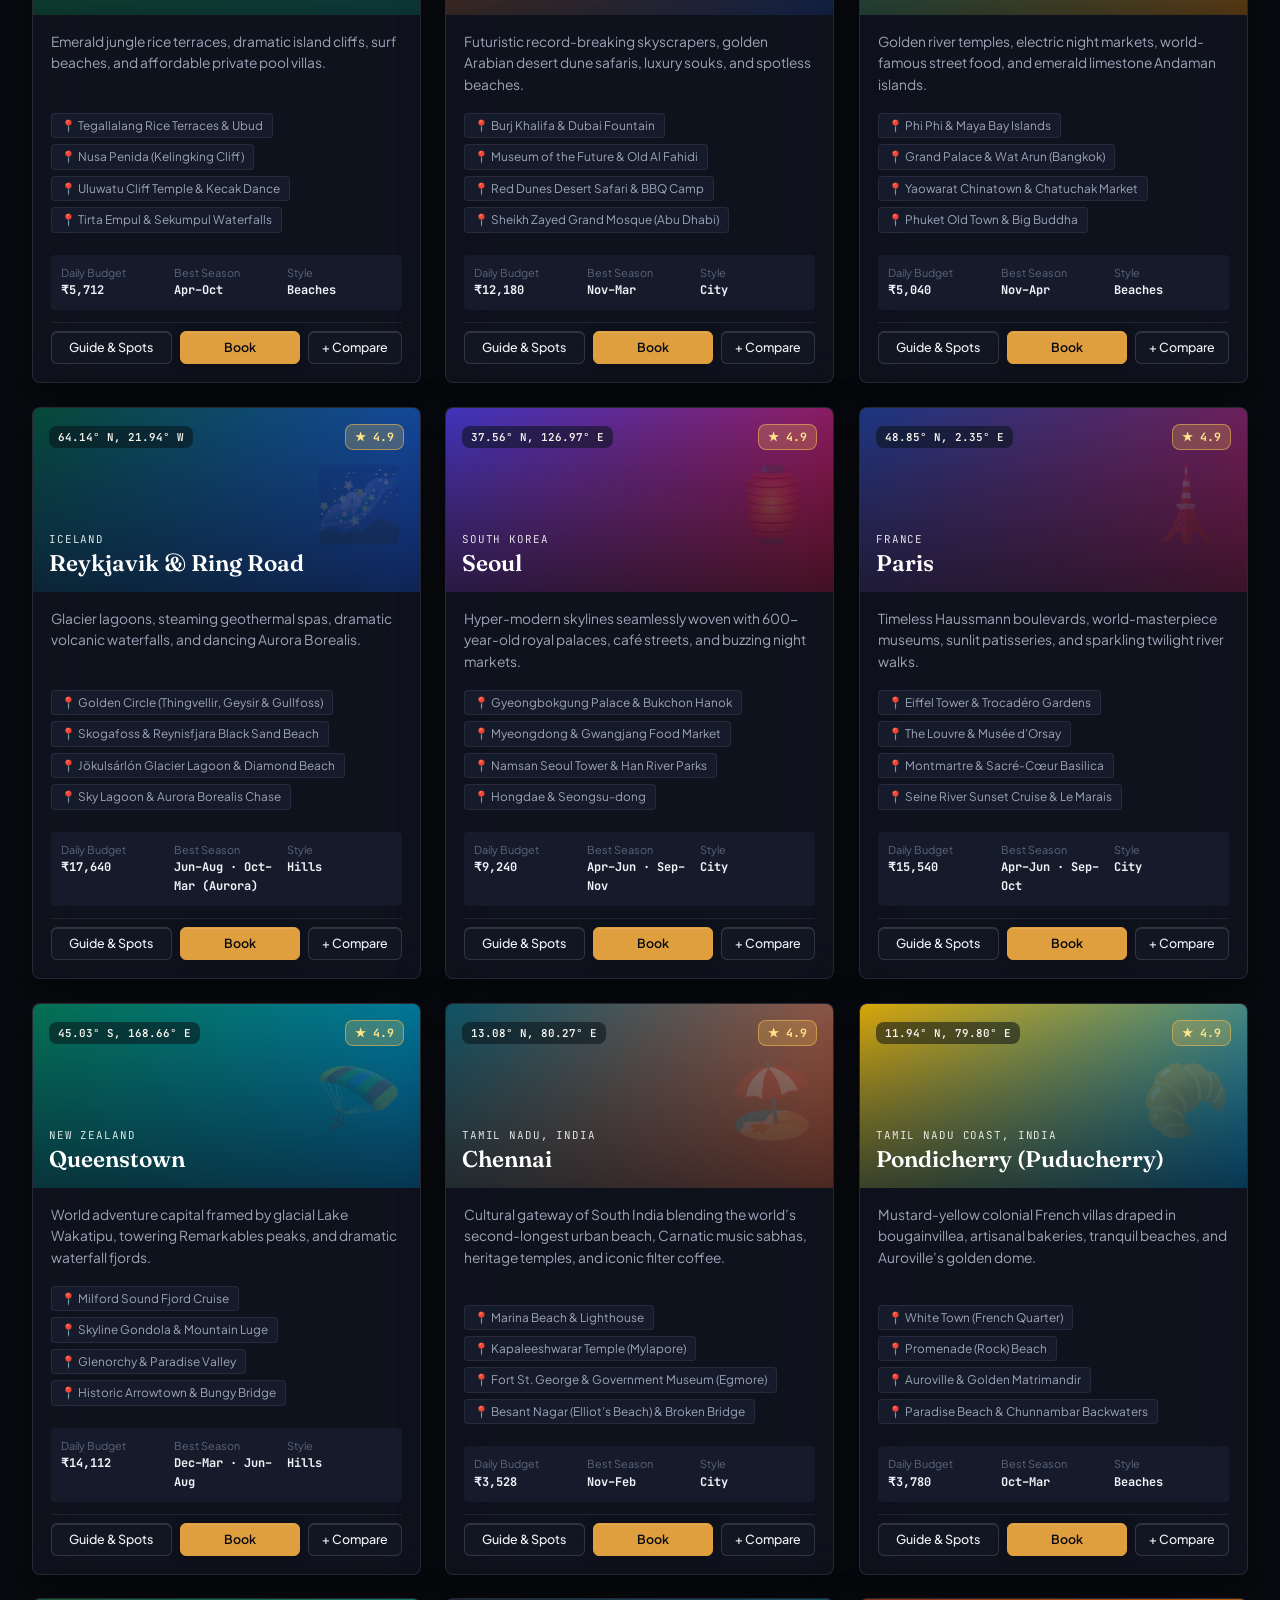
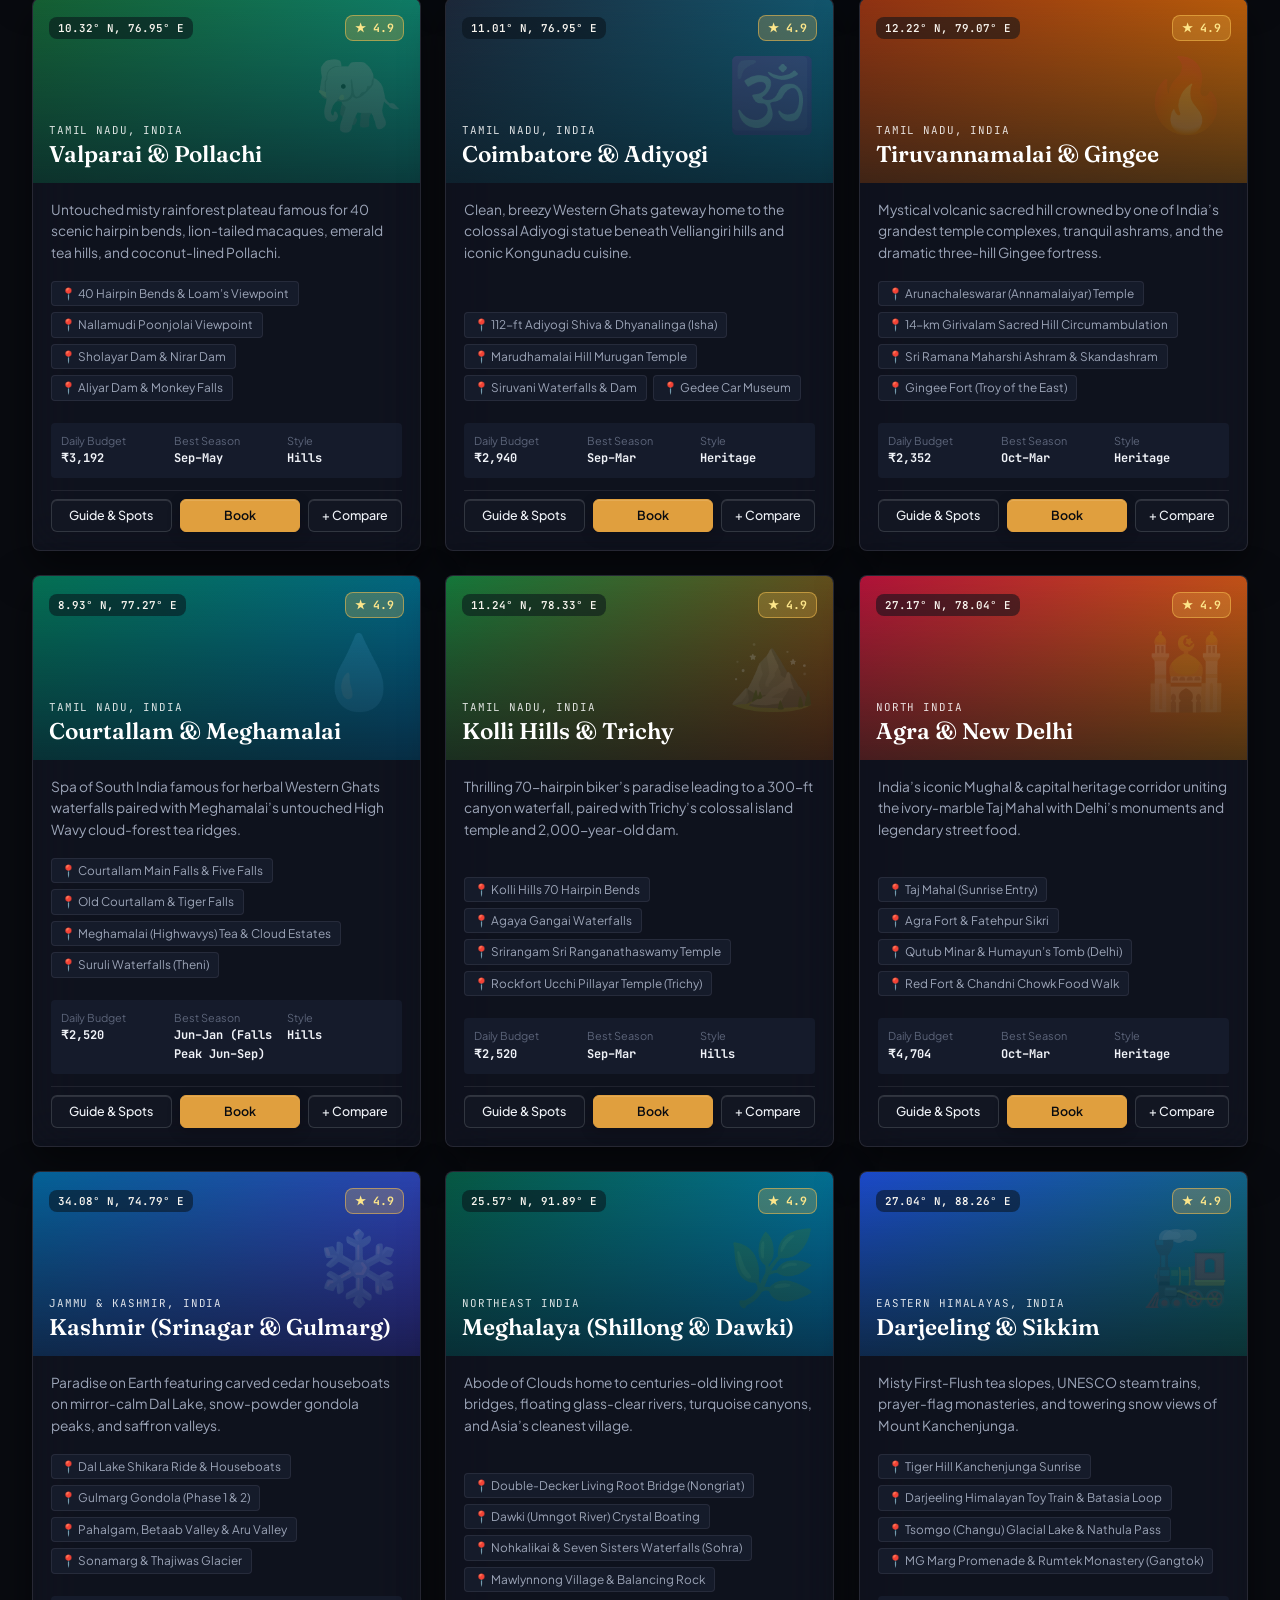
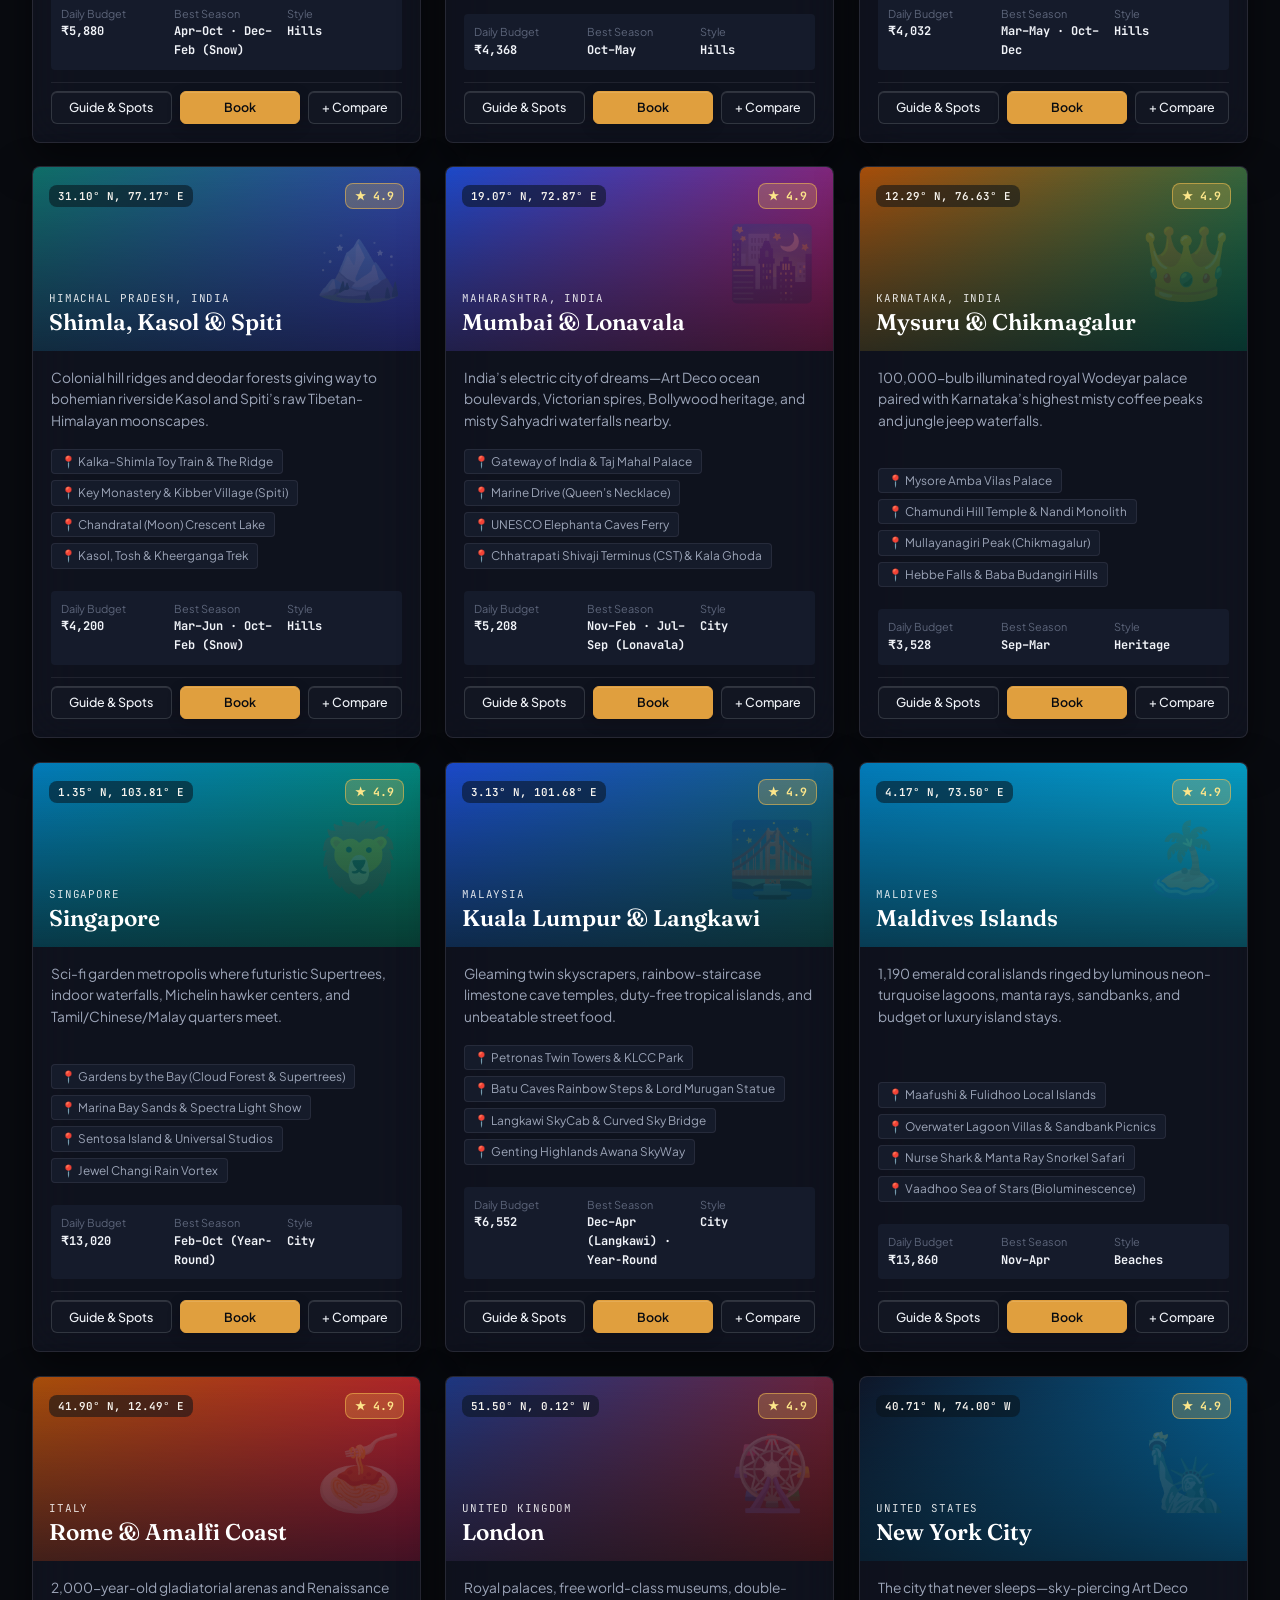
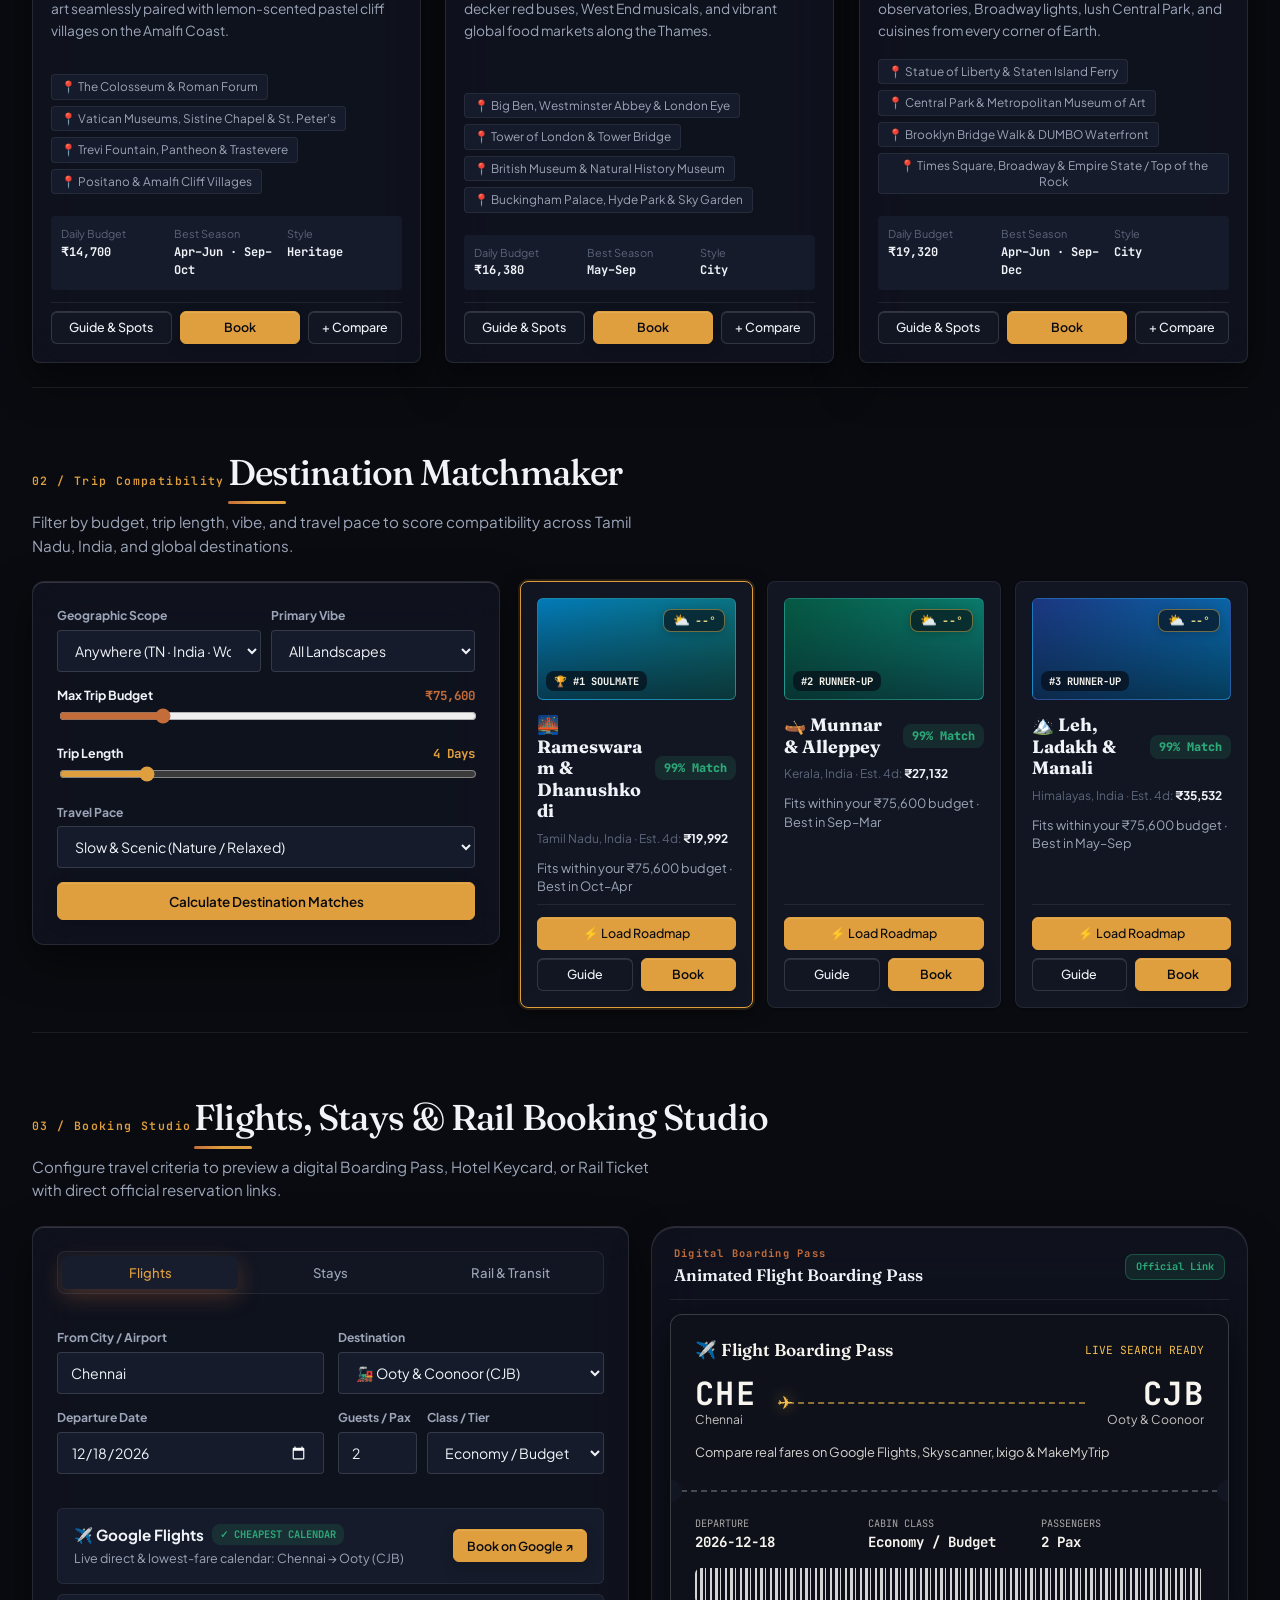
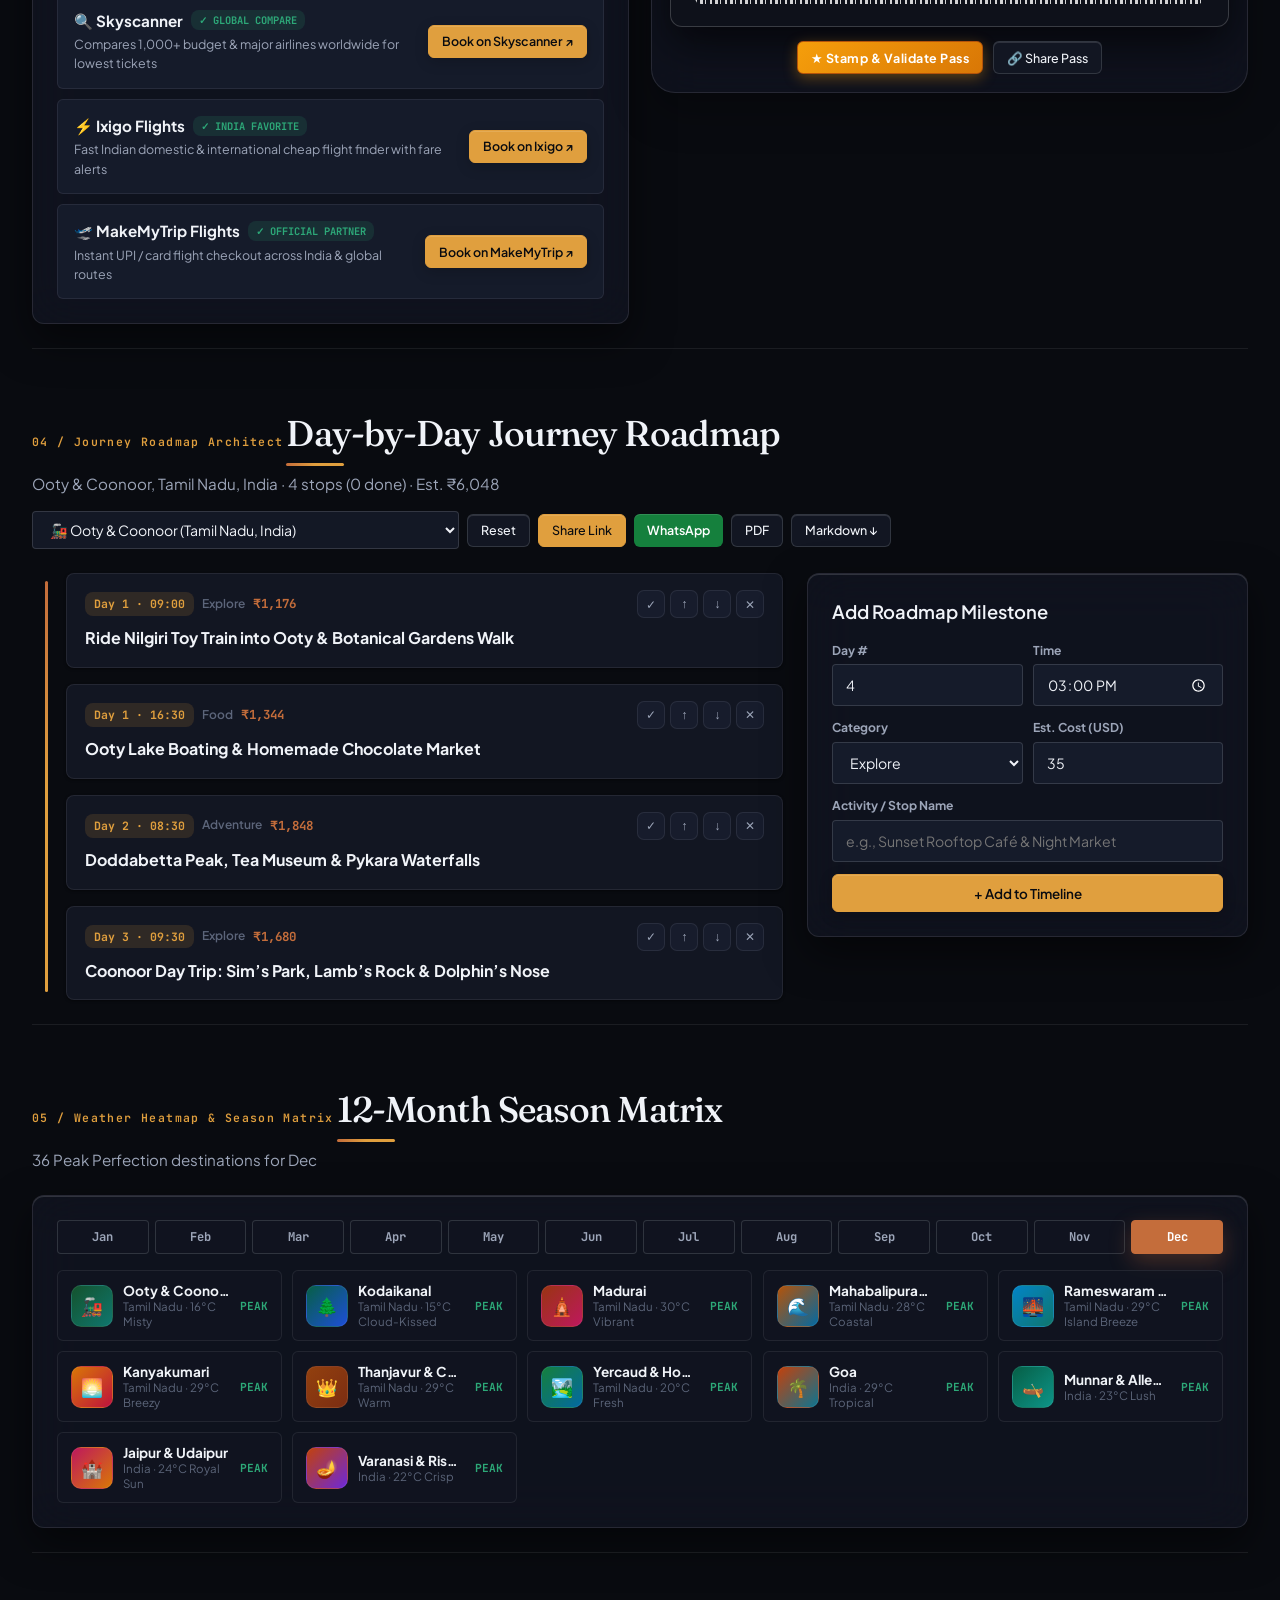
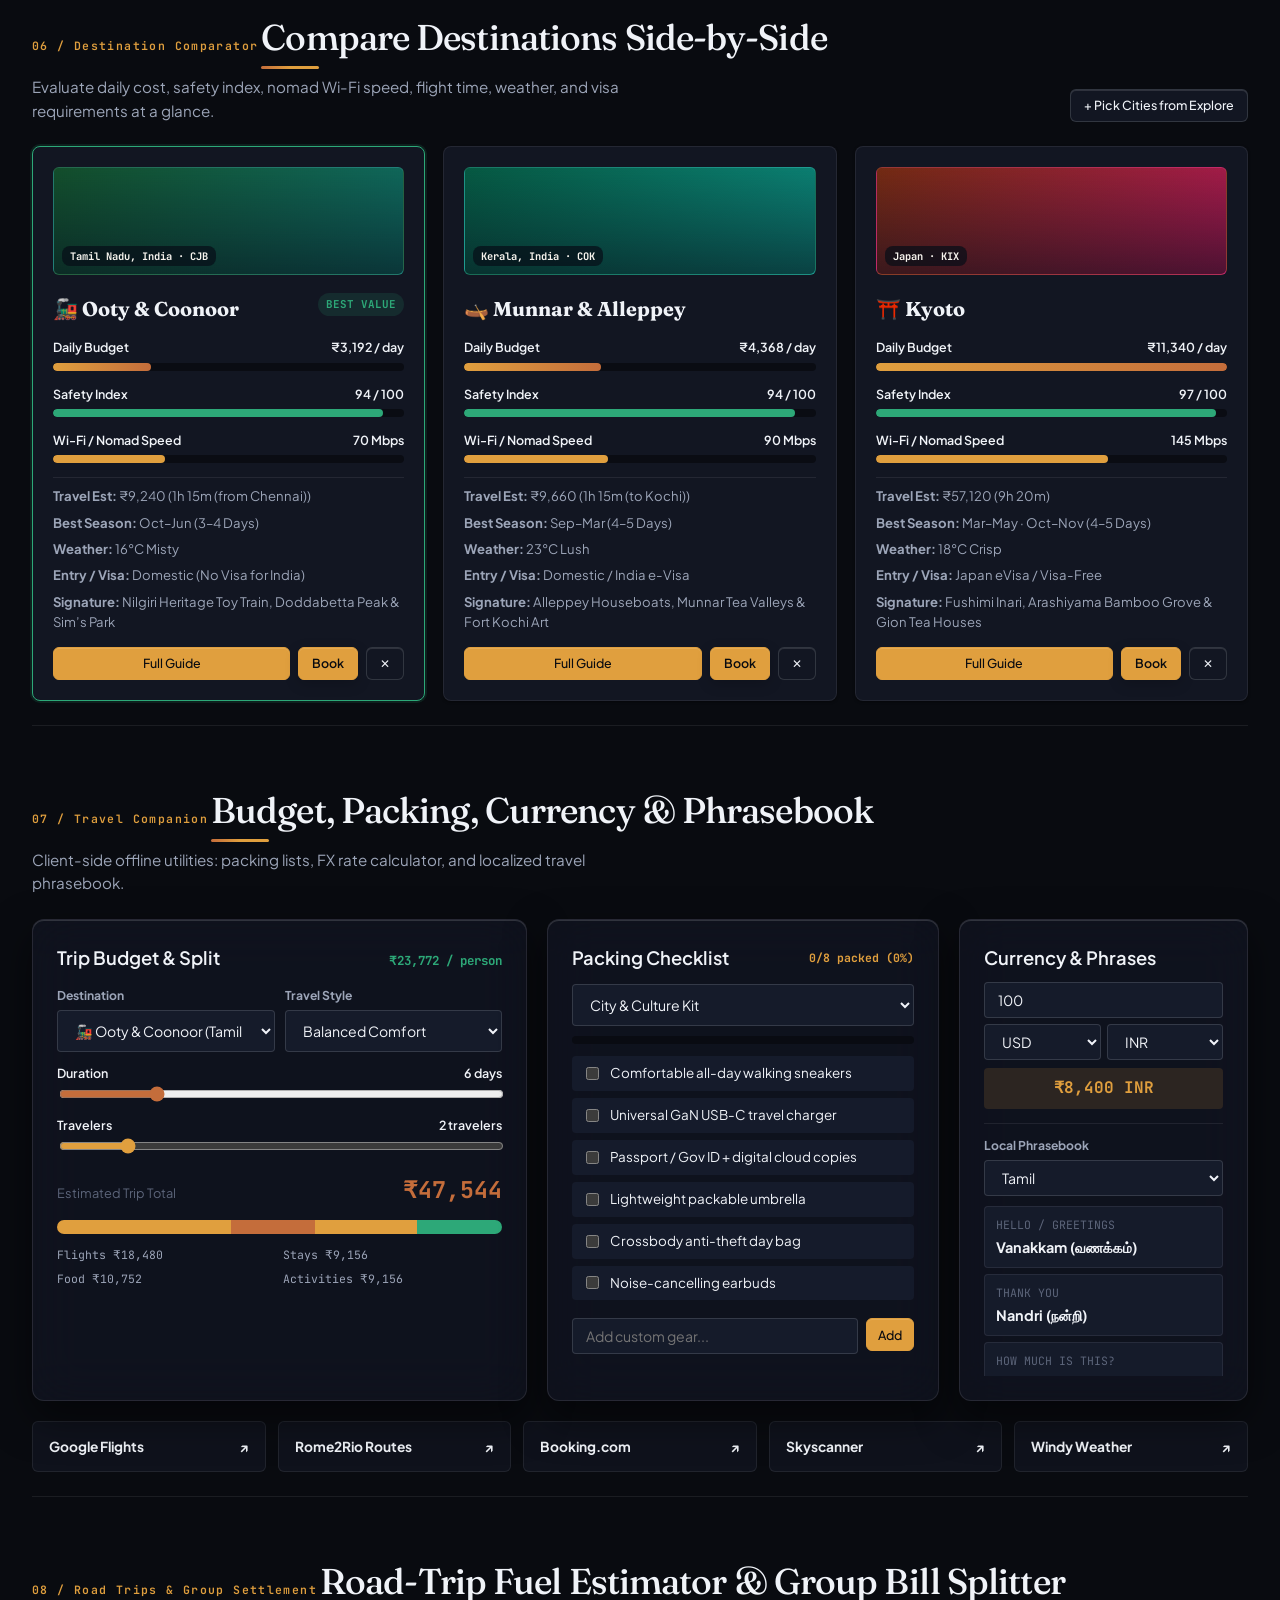
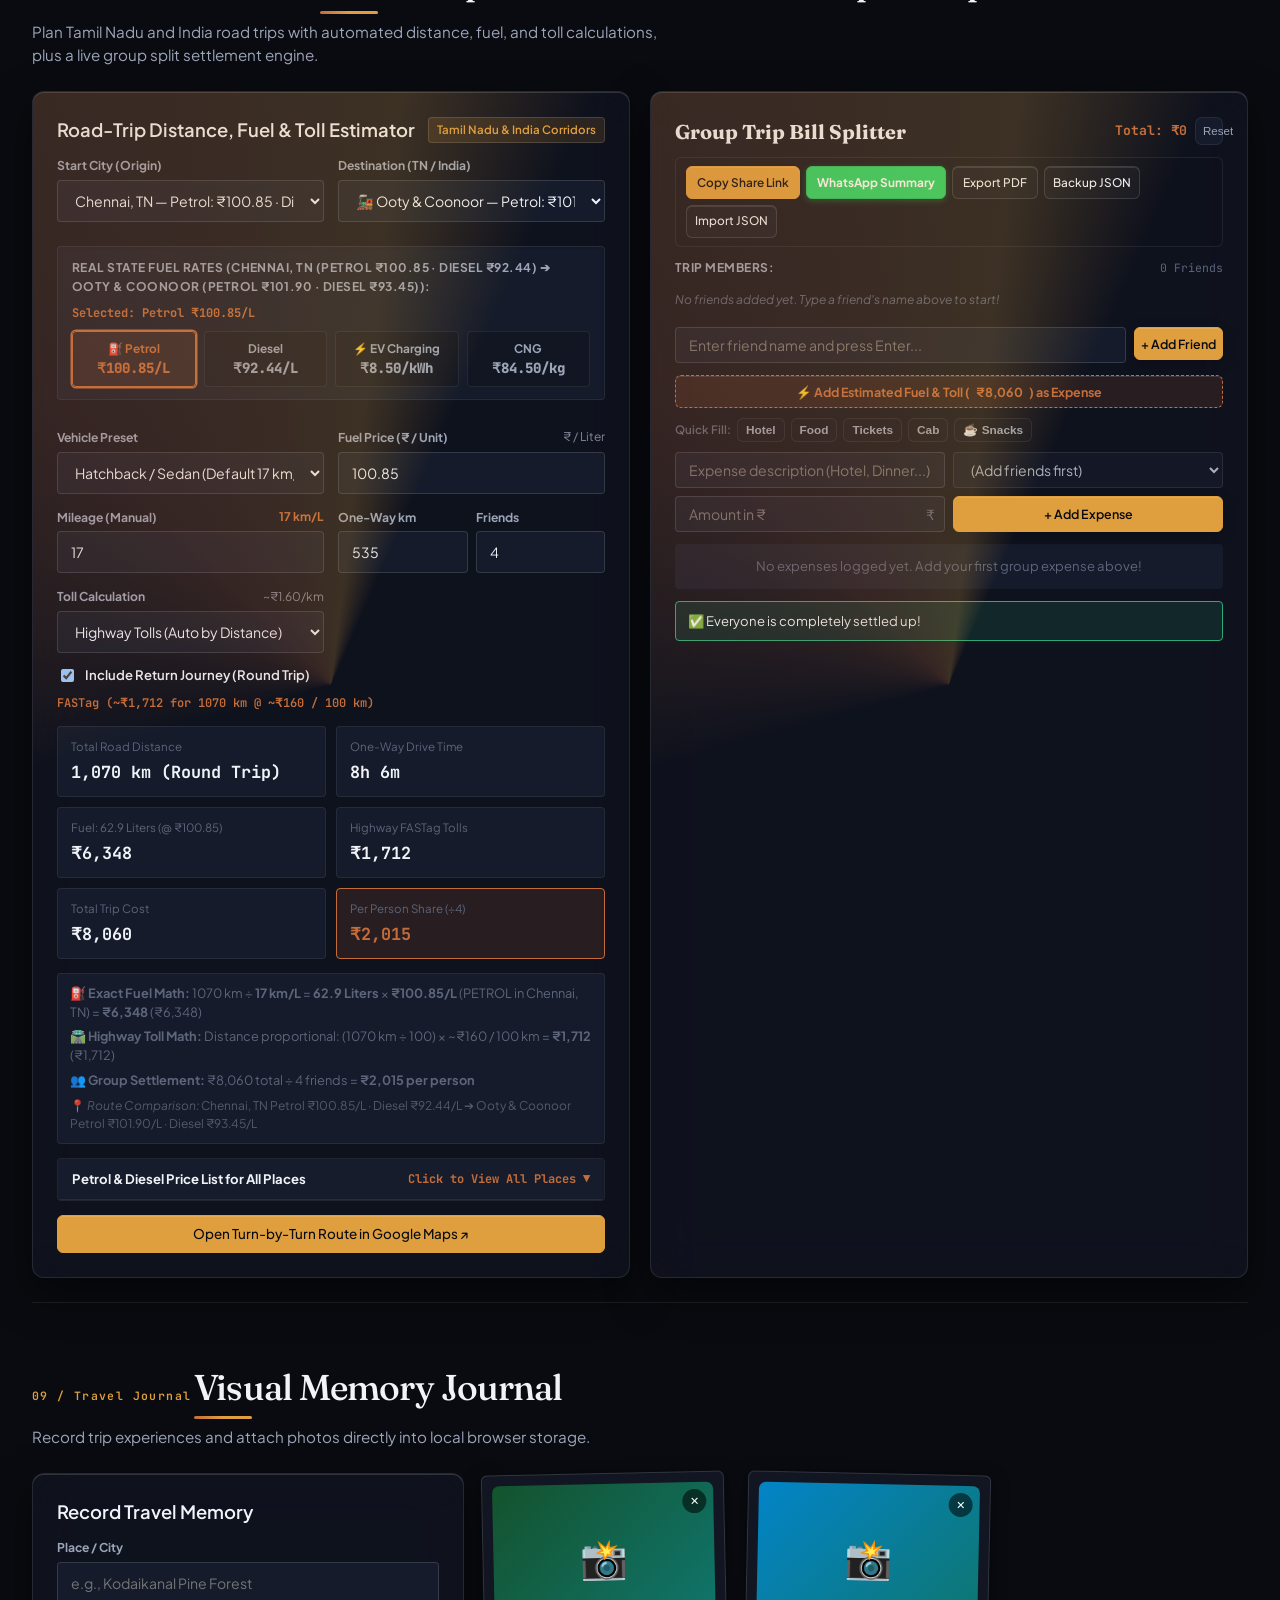
==== commit c9fe5db9: "feat(seo): add Person Schema.org Knowledge Graph structured data for founder entity verification" ====
--- a/index.html
+++ b/index.html
@@ -11,7 +11,8 @@
     content="Miravoya is the official luxury global travel studio and route architect. Explore 45+ handpicked destinations across Tamil Nadu, India, and worldwide on an interactive flight radar, compute smart Trip DNA matches, simulate bookings with digital boarding passes, and design roadmaps with zero cloud dependencies." />
   <meta name="keywords"
     content="Miravoya, Miravoya Travel, Miravoya Global Travel Studio, Miravoya official, Miravoya website, Miravoya trip planner, Miravoya Tamil Nadu, Miravoya roadmap, luxury travel studio, travel architect, itinerary planner, world flight map, trip dna" />
-  <meta name="author" content="Miravoya" />
+  <meta name="author" content="Vishal Rao (Miravoya)" />
+  <meta name="creator" content="Vishal Rao" />
   <meta name="publisher" content="Miravoya" />
   <meta name="application-name" content="Miravoya" />
   <meta name="theme-color" content="#0e5a6d" />
@@ -99,9 +100,37 @@
         },
         "image": "https://vishal-rao28.github.io/miravoya/assets/miravoya-social-card.png",
         "description": "Architectural global travel studio with high-precision cartography, GPS telemetry, multi-city route comparisons, and offline-first itinerary planning.",
+        "founder": {
+          "@id": "https://vishal-rao28.github.io/miravoya/#creator"
+        },
+        "creator": {
+          "@id": "https://vishal-rao28.github.io/miravoya/#creator"
+        },
         "sameAs": [
           "https://github.com/vishal-rao28/miravoya",
           "https://vishal-rao28.github.io/miravoya/"
+        ]
+      },
+      {
+        "@type": "Person",
+        "@id": "https://vishal-rao28.github.io/miravoya/#creator",
+        "name": "Vishal Rao",
+        "alternateName": ["Vishal", "vishal-rao28"],
+        "url": "https://vishal-rao28.github.io/miravoya/",
+        "jobTitle": "Founder & Lead Software Architect",
+        "worksFor": {
+          "@id": "https://vishal-rao28.github.io/miravoya/#organization"
+        },
+        "description": "Founder, Creator and Lead Architect of Miravoya — luxury global travel studio and route architect.",
+        "sameAs": [
+          "https://github.com/vishal-rao28"
+        ],
+        "knowsAbout": [
+          "Software Engineering",
+          "Web Architecture",
+          "Travel Technology",
+          "Miravoya",
+          "Offline-First Web Systems"
         ]
       },
       {
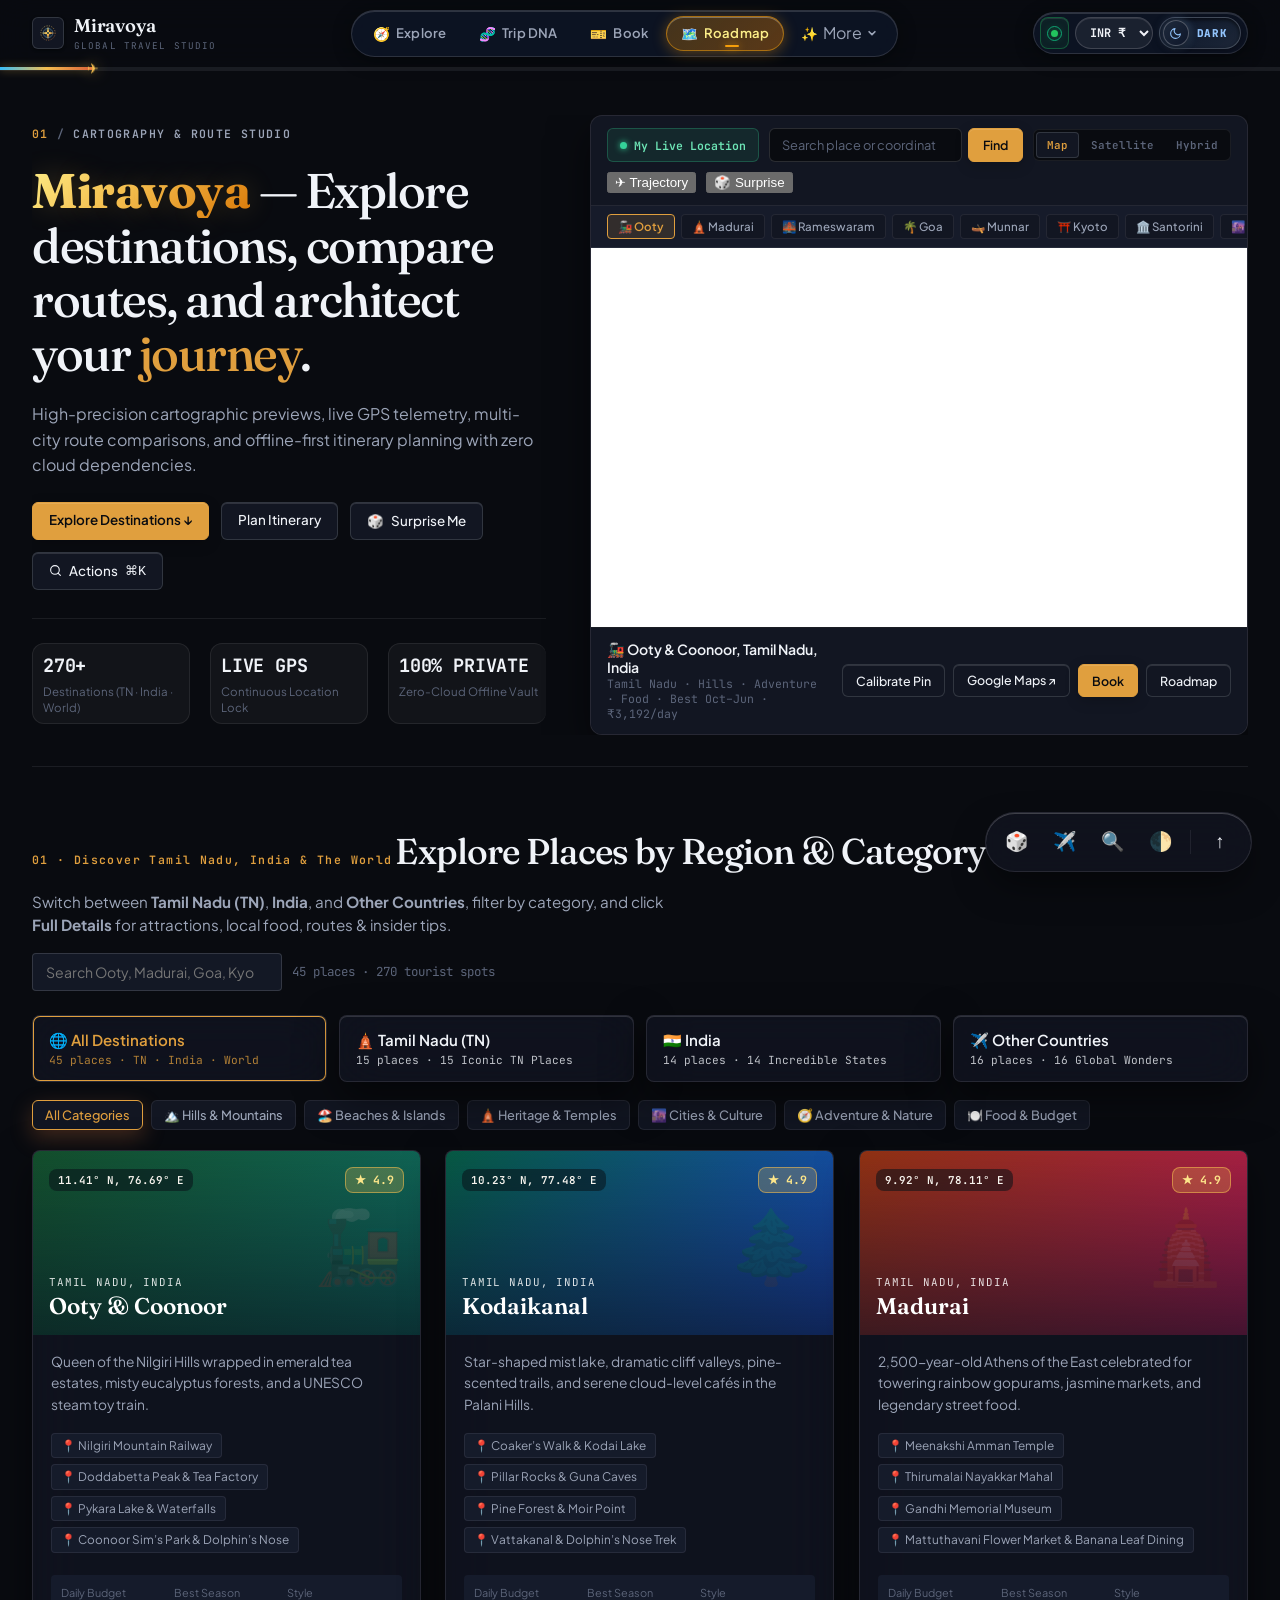
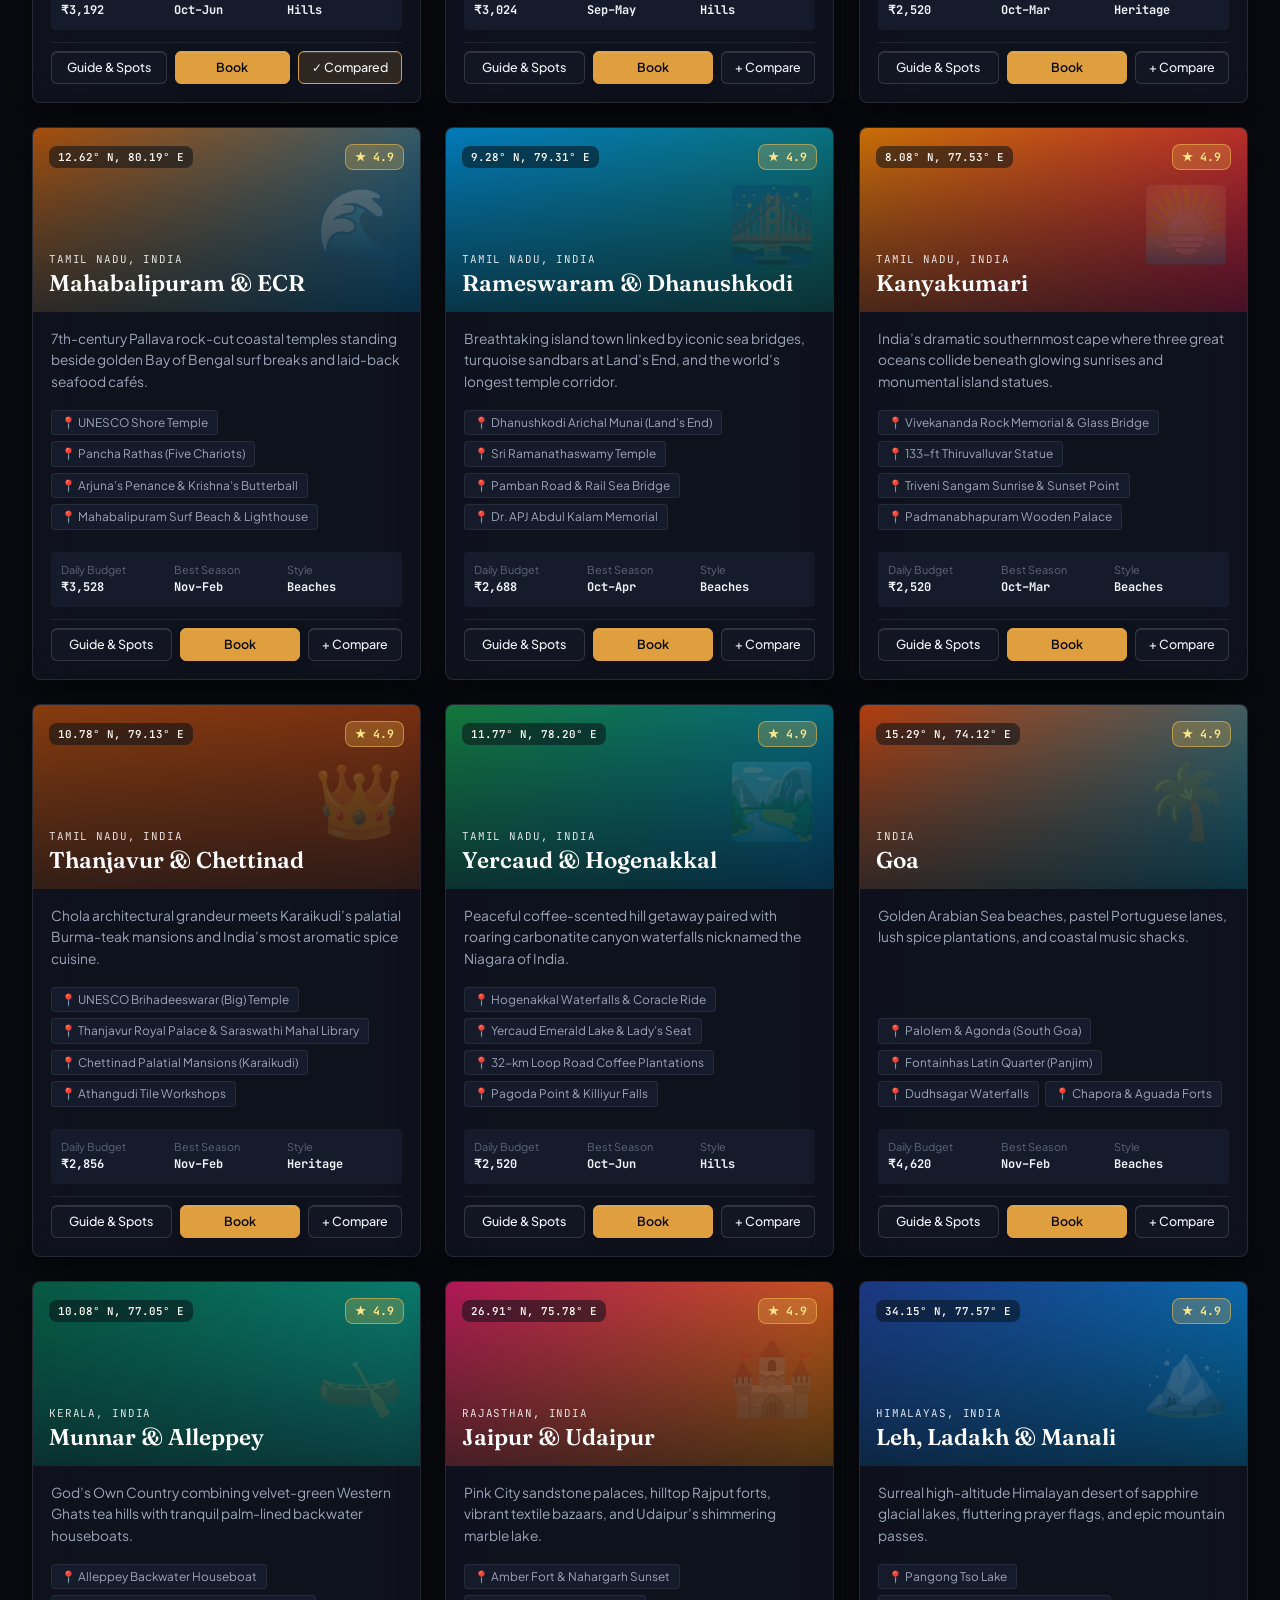
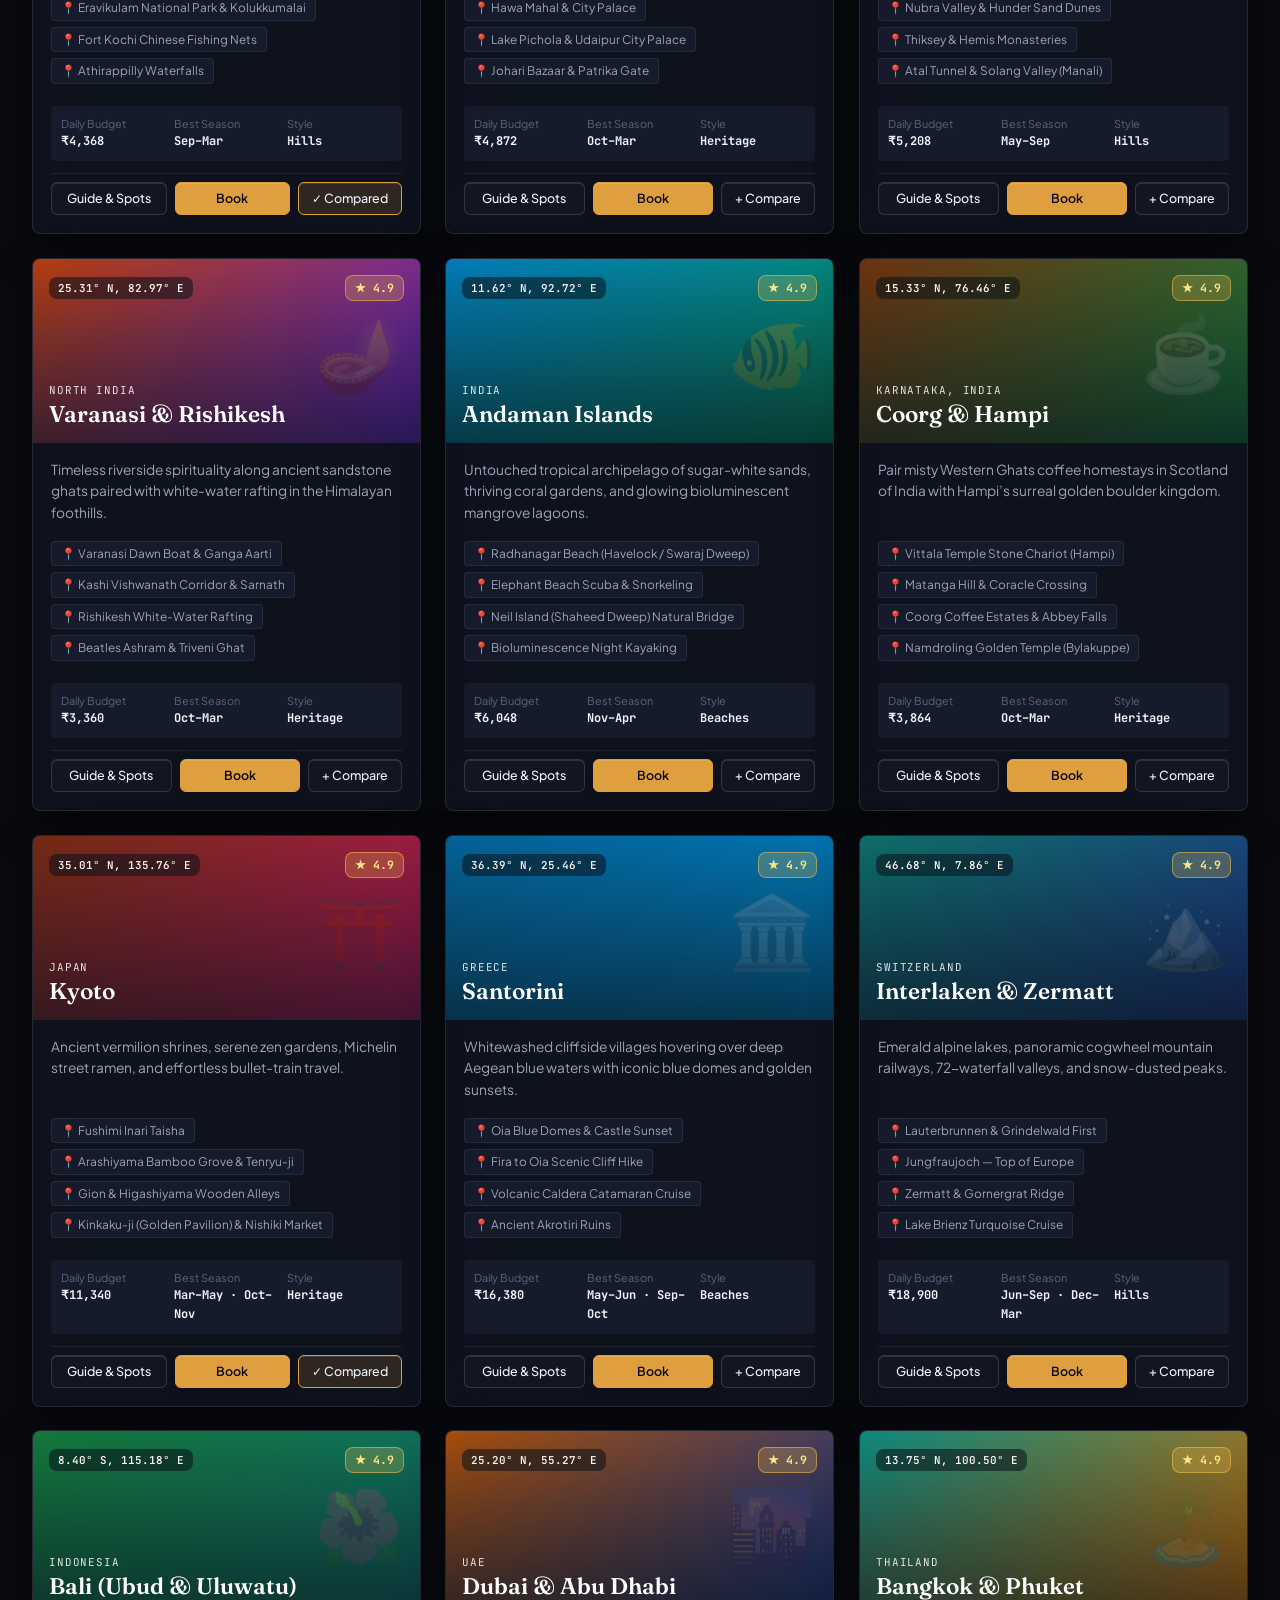
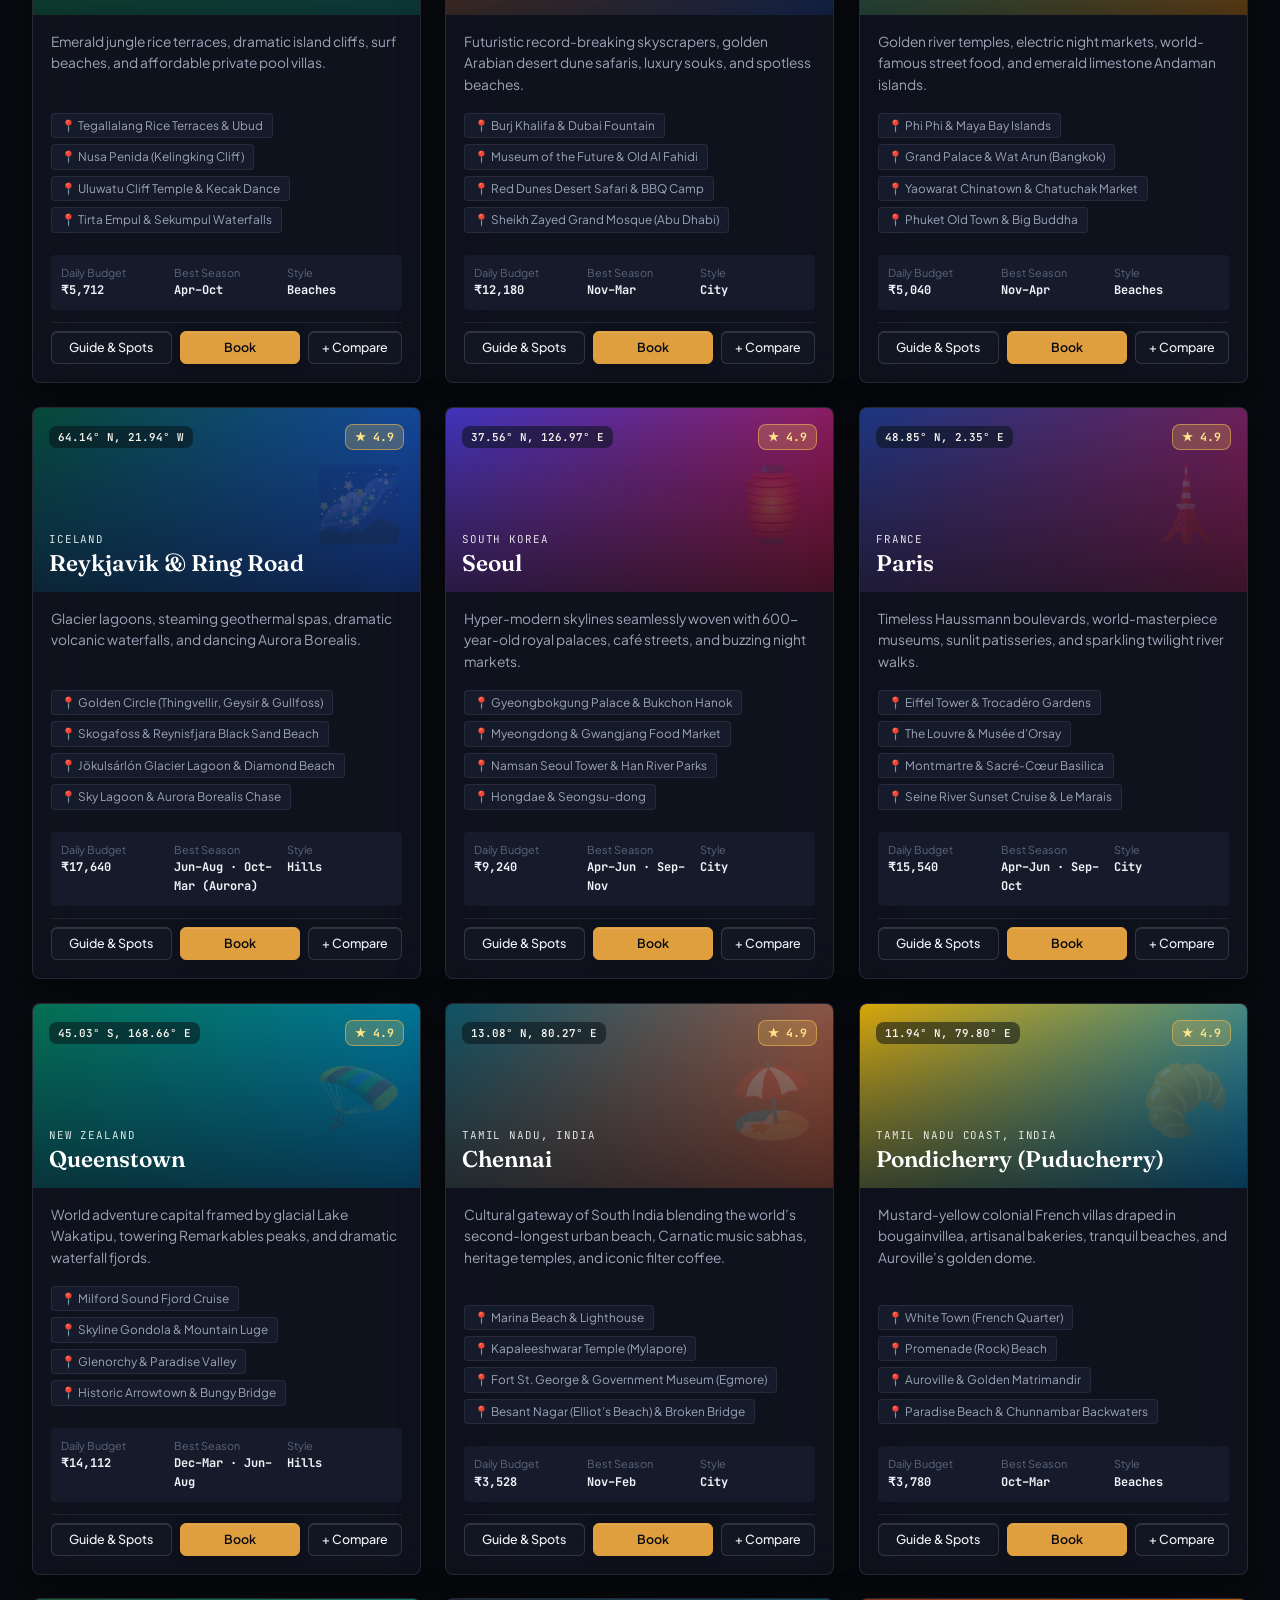
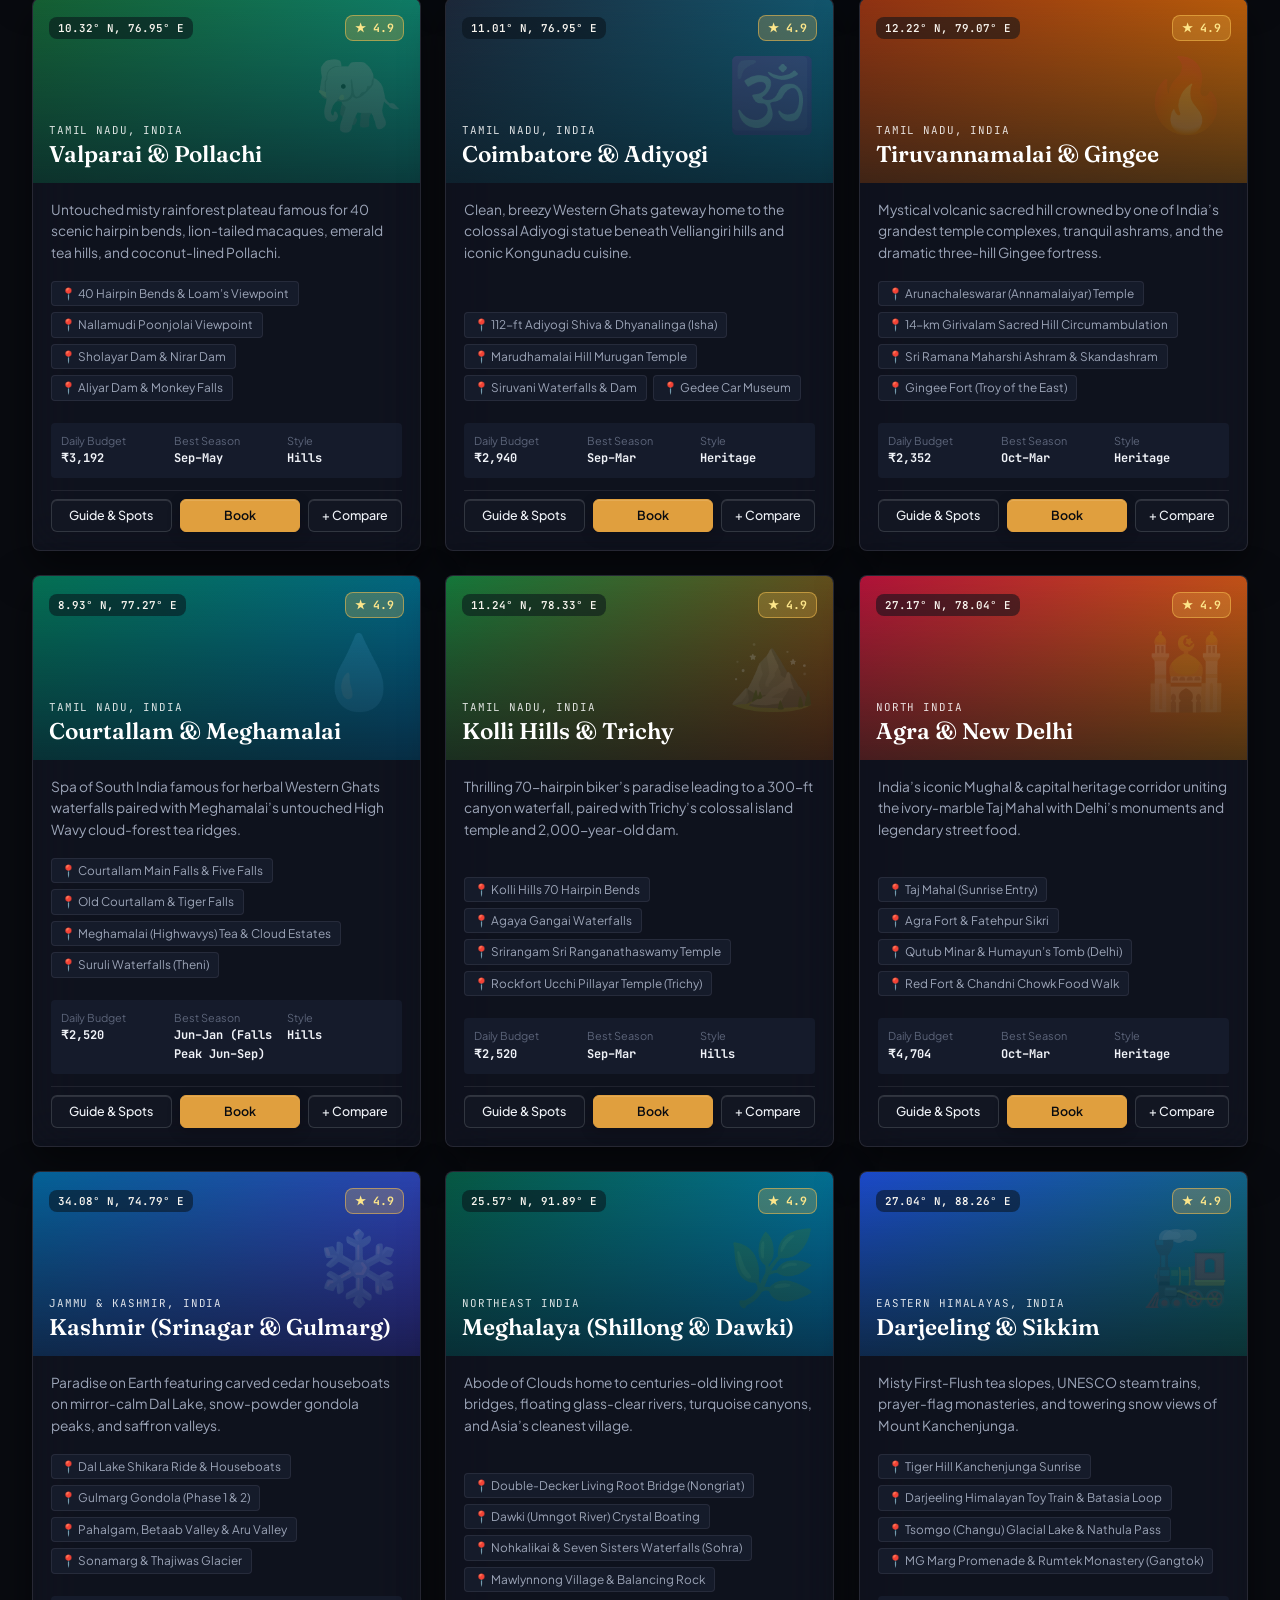
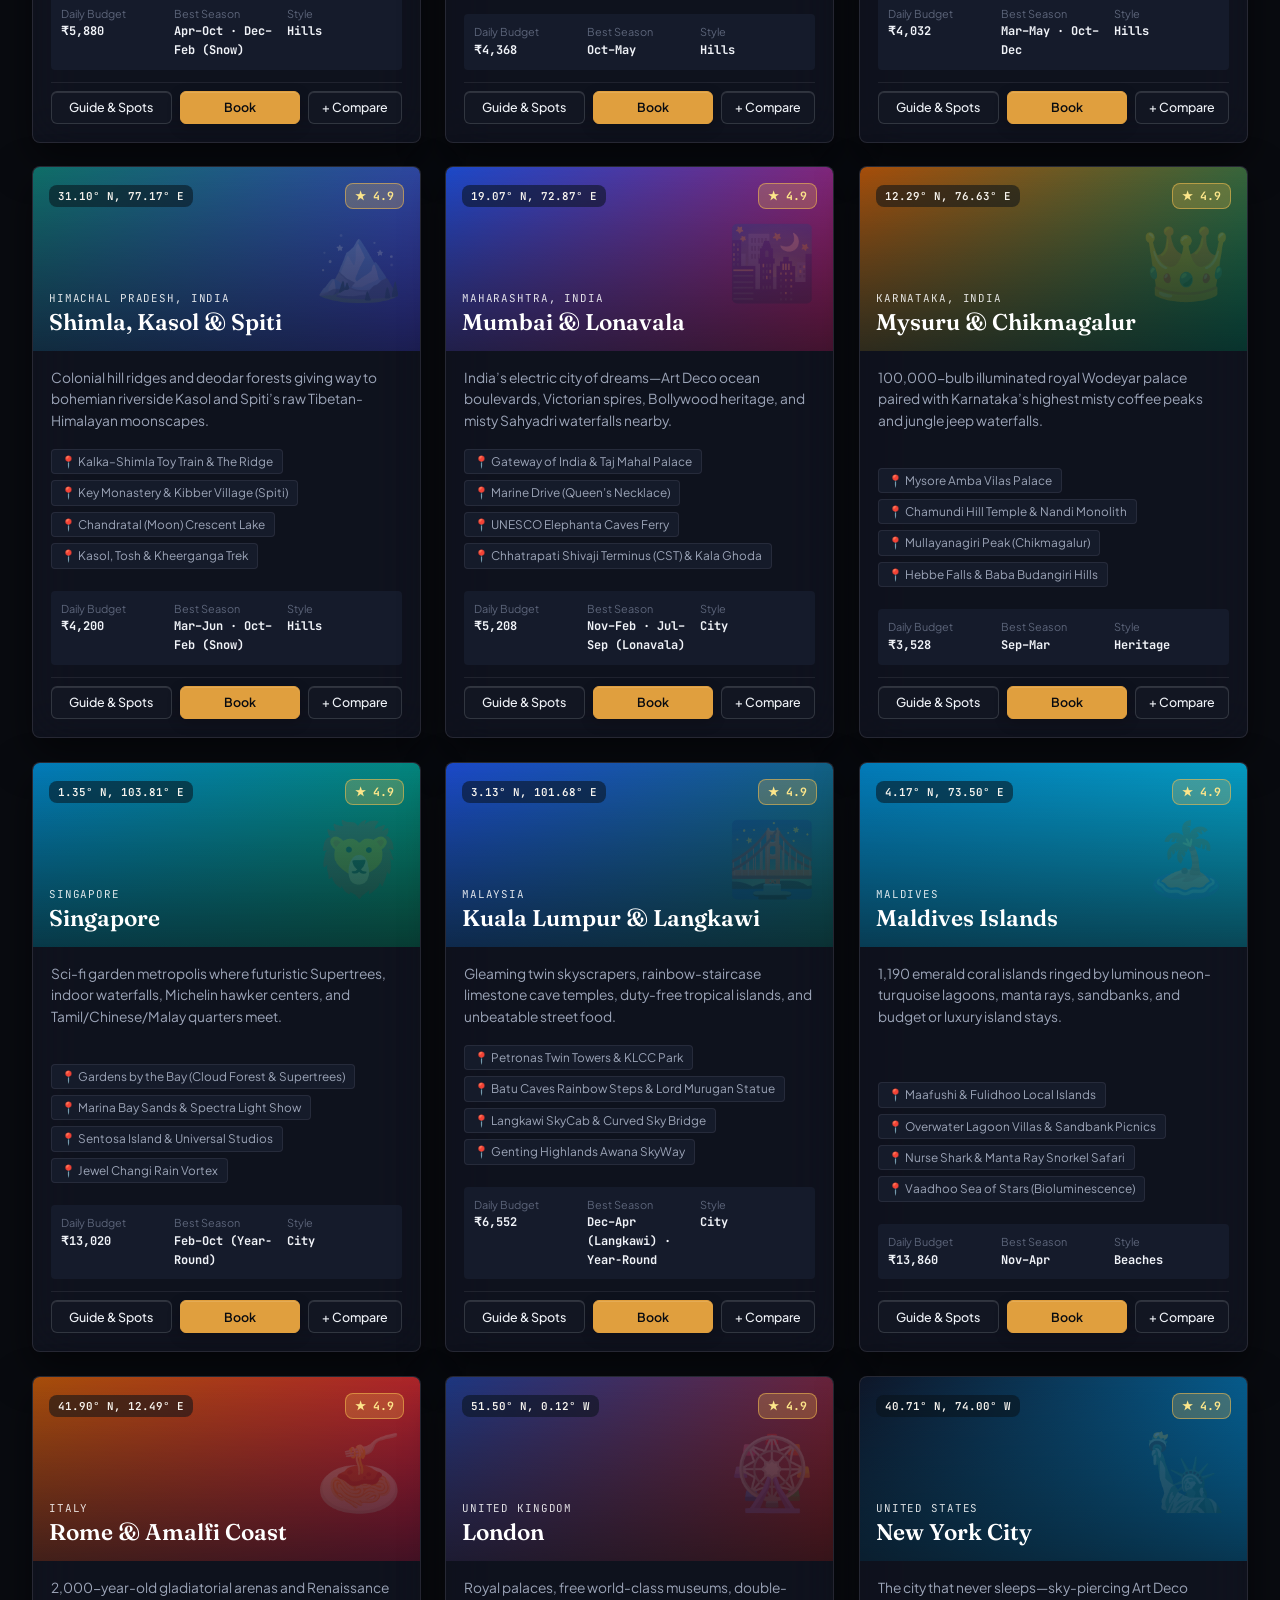
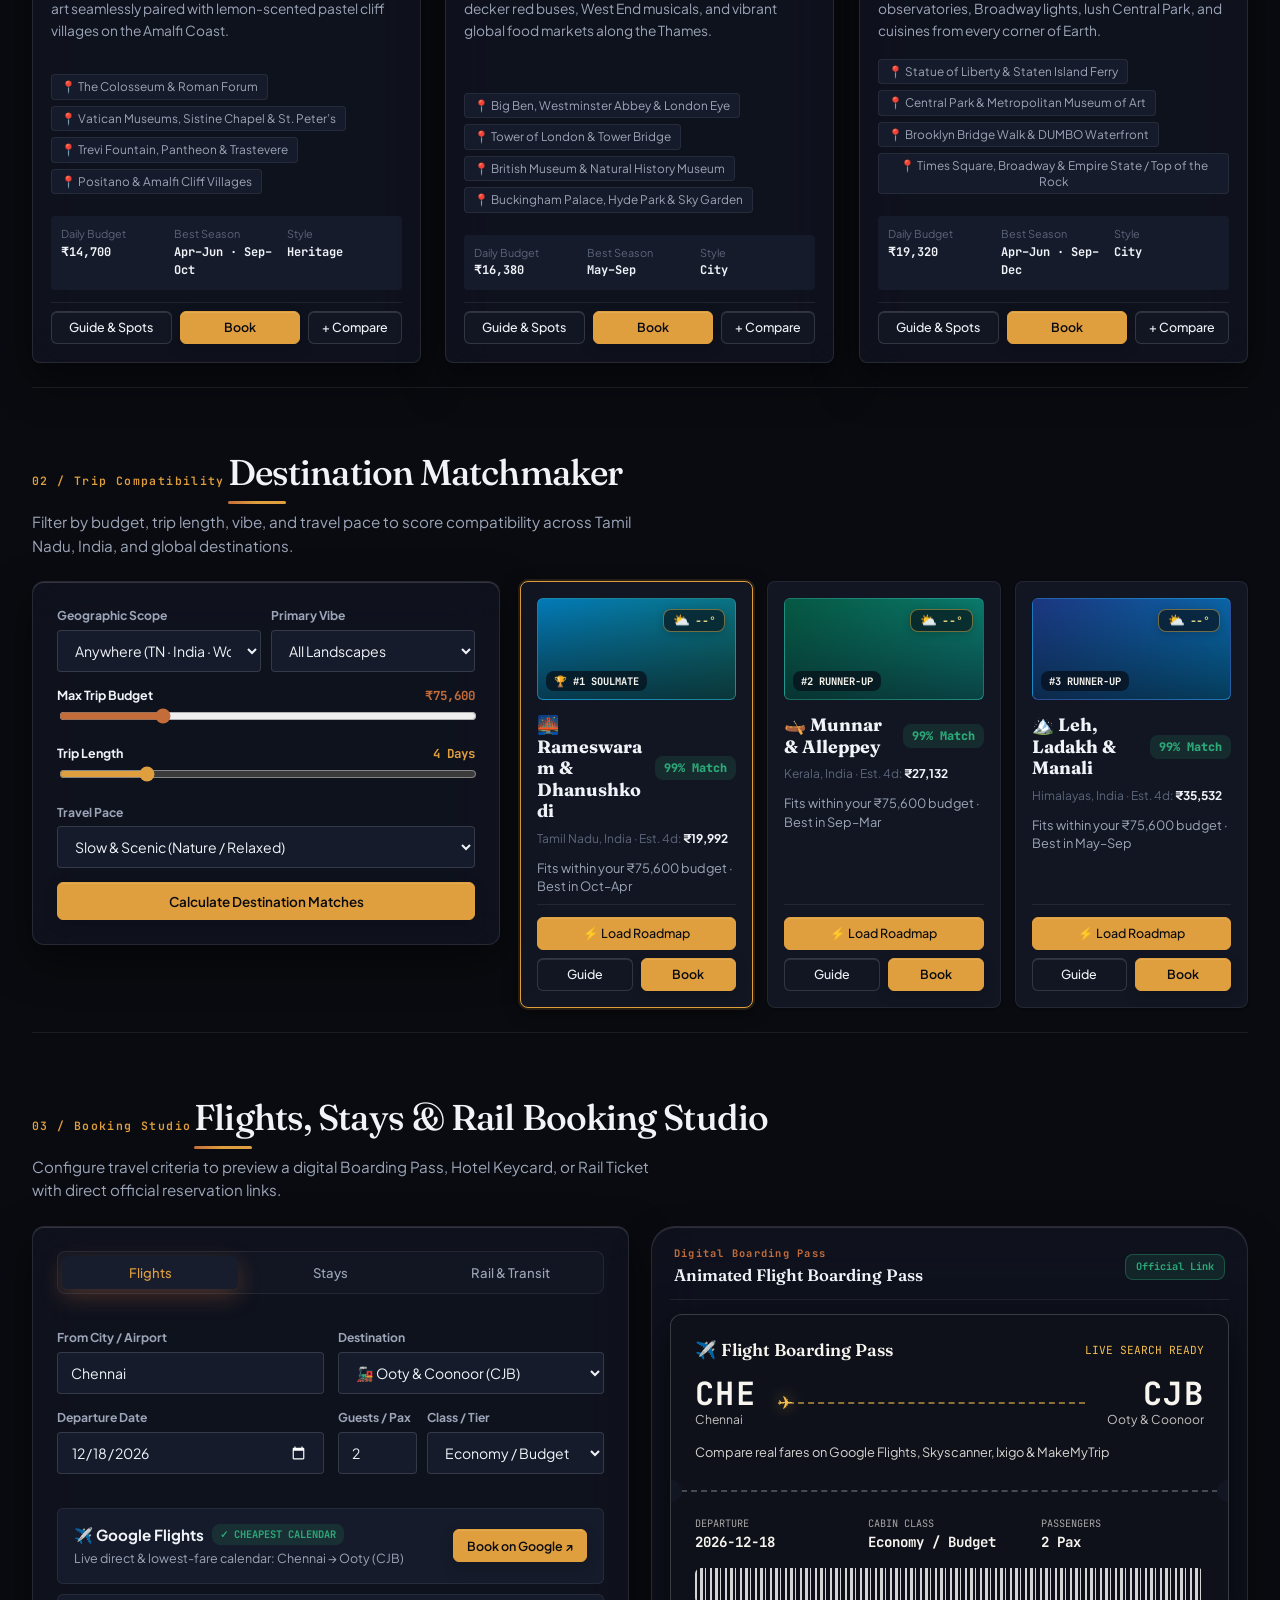
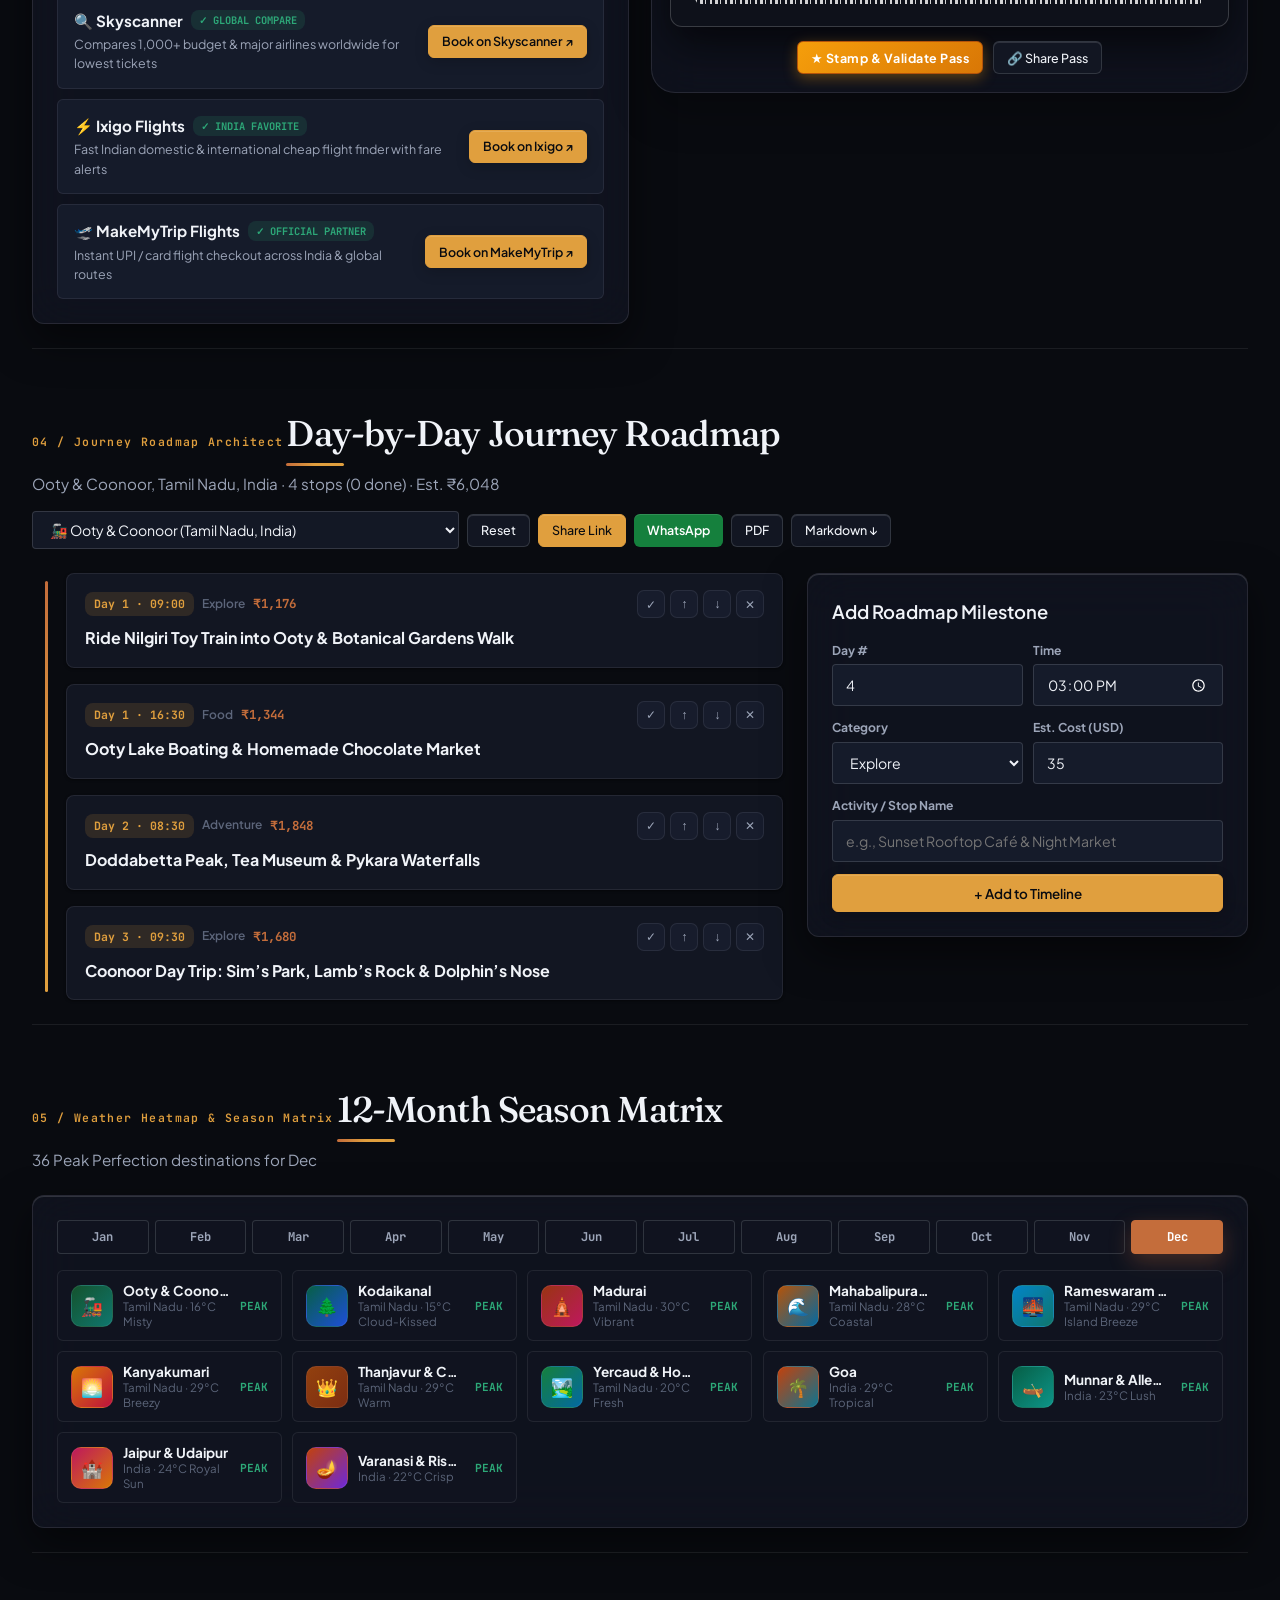
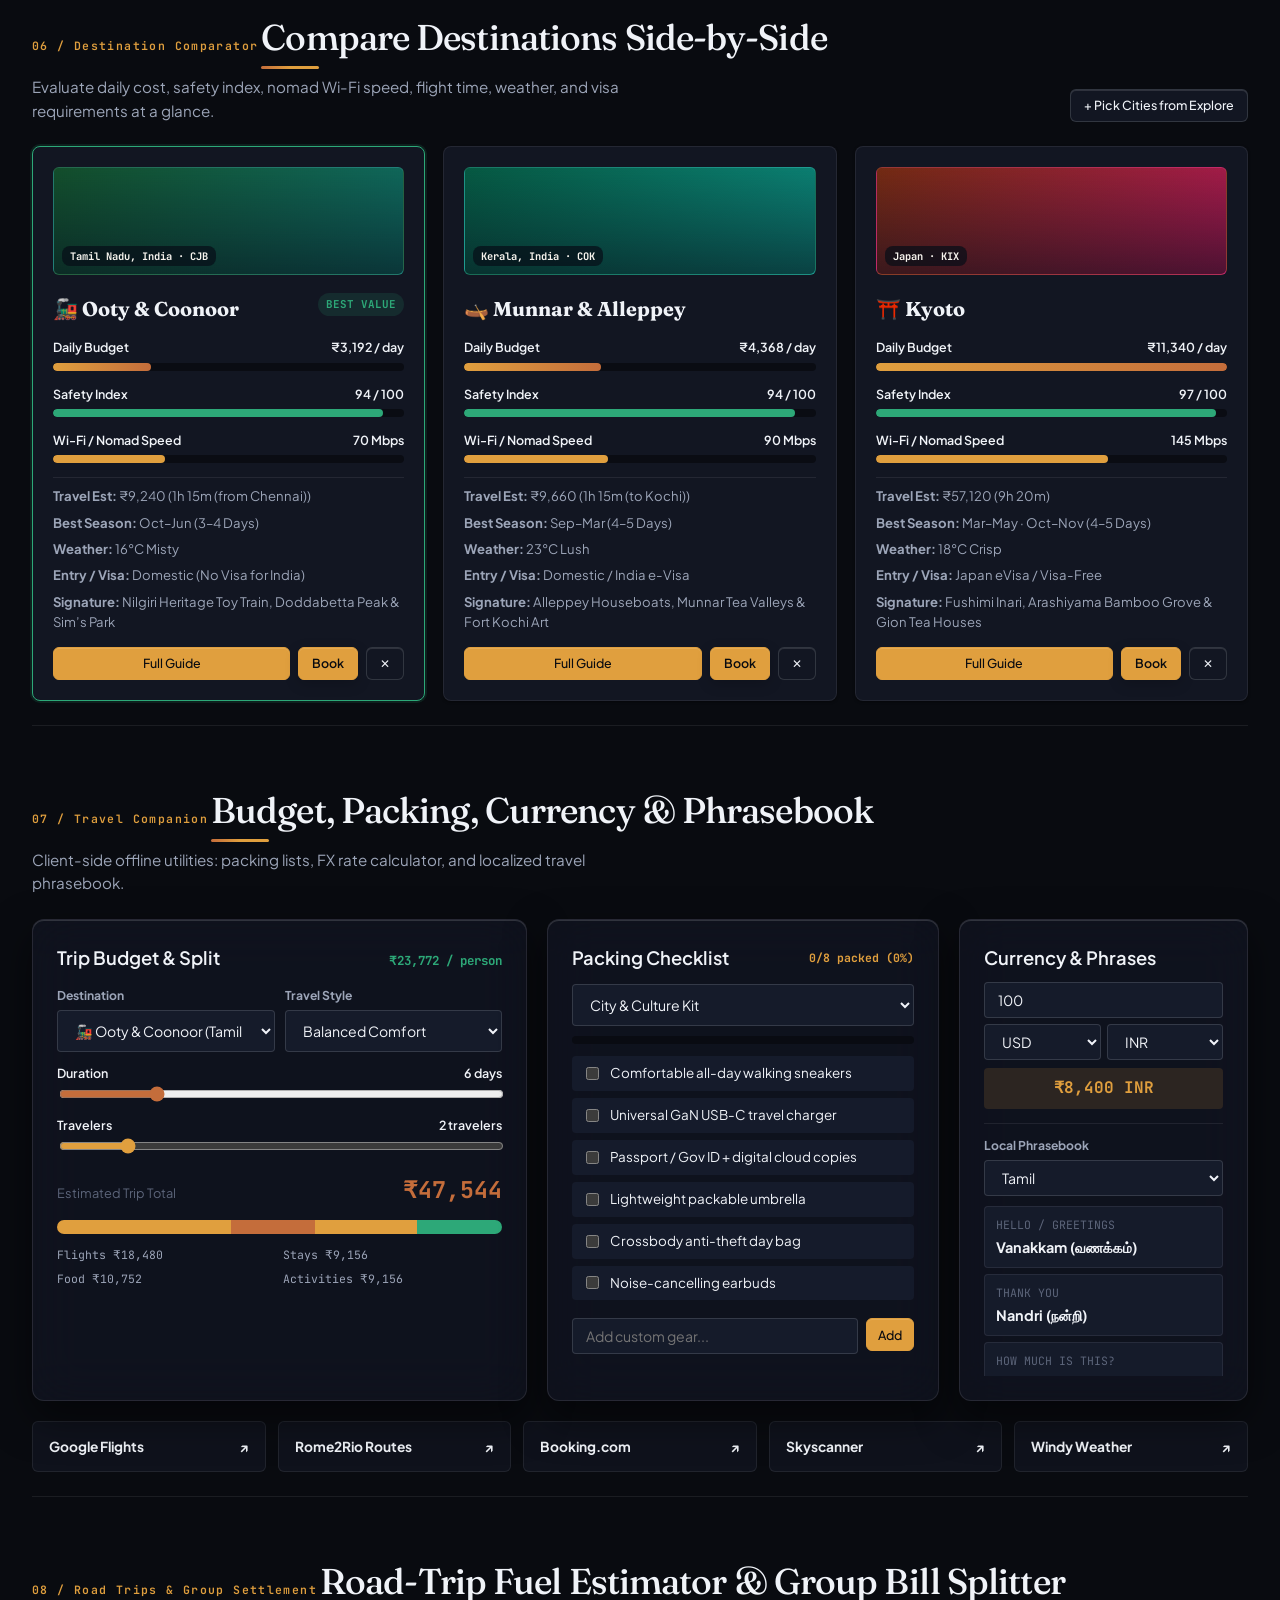
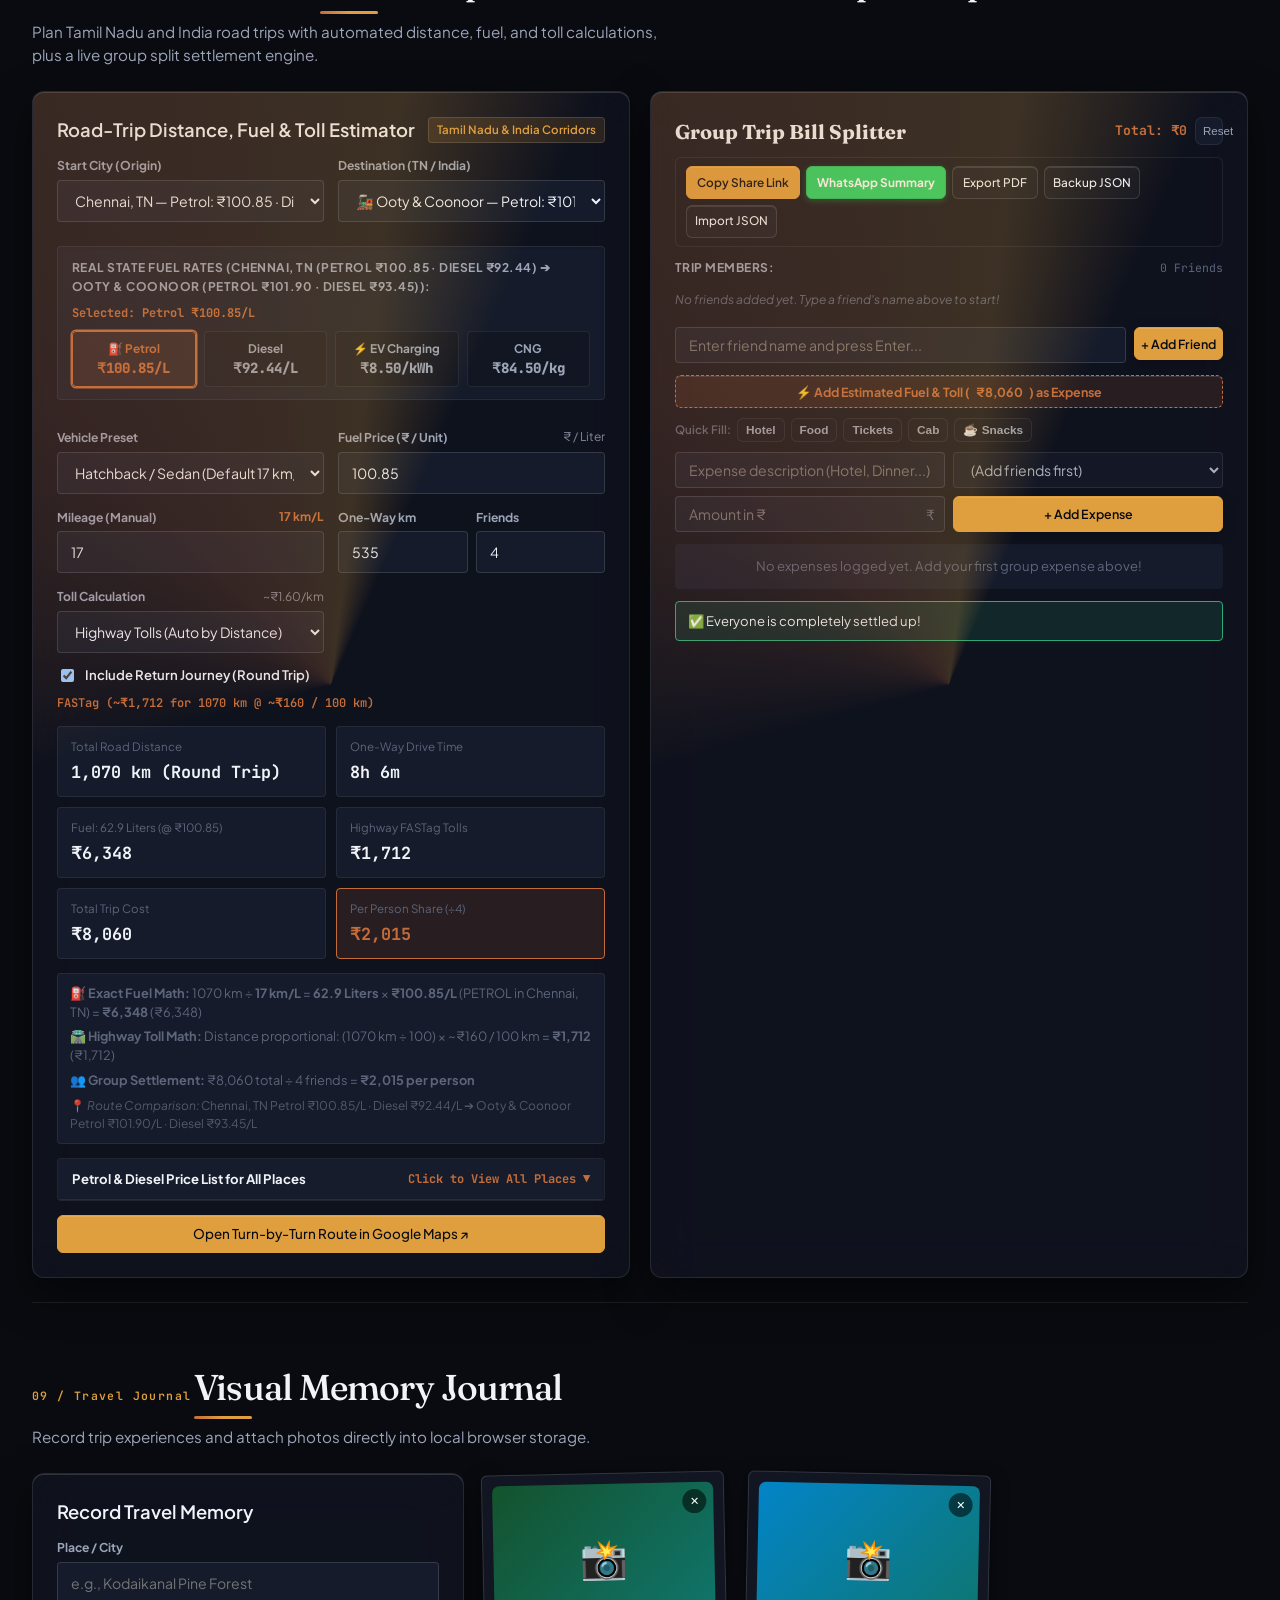
==== commit 16ccbcca: "feat(seo): link Vishal Rao personal profiles to Knowledge Graph and add rel=me footer identity links" ====
--- a/index.html
+++ b/index.html
@@ -106,30 +106,48 @@
         "creator": {
           "@id": "https://vishal-rao28.github.io/miravoya/#creator"
         },
+        "email": "mailto:vishalrao5432@gmail.com",
         "sameAs": [
           "https://github.com/vishal-rao28/miravoya",
-          "https://vishal-rao28.github.io/miravoya/"
+          "https://vishal-rao28.github.io/miravoya/",
+          "https://www.linkedin.com/in/vishal-rao-173a232b9",
+          "https://www.instagram.com/_f.r.e.a.k.y.vr_",
+          "https://vishal-rao28.github.io/Vishal-s-portfolio/"
         ]
       },
       {
         "@type": "Person",
         "@id": "https://vishal-rao28.github.io/miravoya/#creator",
         "name": "Vishal Rao",
-        "alternateName": ["Vishal", "vishal-rao28"],
+        "alternateName": [
+          "Vishal Rao M",
+          "vishal-rao28",
+          "_f.r.e.a.k.y.vr_"
+        ],
+        "givenName": "Vishal",
+        "familyName": "Rao",
+        "email": "mailto:vishalrao5432@gmail.com",
         "url": "https://vishal-rao28.github.io/miravoya/",
-        "jobTitle": "Founder & Lead Software Architect",
+        "image": "https://github.com/vishal-rao28.png",
+        "jobTitle": "Founder, iOS Developer & Technical Software Architect",
         "worksFor": {
           "@id": "https://vishal-rao28.github.io/miravoya/#organization"
         },
-        "description": "Founder, Creator and Lead Architect of Miravoya — luxury global travel studio and route architect.",
+        "description": "Founder, Creator and Lead Architect of Miravoya. iOS Developer & Technical Engineer specializing in Swift, SwiftUI, on-device AI, and luxury high-performance web systems.",
         "sameAs": [
-          "https://github.com/vishal-rao28"
+          "https://github.com/vishal-rao28",
+          "https://www.linkedin.com/in/vishal-rao-173a232b9",
+          "https://www.instagram.com/_f.r.e.a.k.y.vr_",
+          "https://vishal-rao28.github.io/Vishal-s-portfolio/"
         ],
         "knowsAbout": [
+          "iOS Development",
+          "Swift & SwiftUI",
           "Software Engineering",
           "Web Architecture",
           "Travel Technology",
           "Miravoya",
+          "On-Device AI & Core ML",
           "Offline-First Web Systems"
         ]
       },
@@ -1627,9 +1645,16 @@
 
   <footer class="site-footer">
     <div class="footer-inner">
-      <div><strong>Miravoya</strong> — All-in-one interactive travel explorer, comparator, booking studio & roadmap
-        architect.</div>
-      <div>Built with pure HTML, CSS & JS · Ready for GitHub Pages</div>
+      <div><strong>Miravoya</strong> — All-in-one interactive travel explorer, comparator, booking studio &amp; roadmap architect.</div>
+      <div class="footer-author-strip">
+        <span>Designed &amp; Engineered by <a href="https://vishal-rao28.github.io/Vishal-s-portfolio/" target="_blank" rel="noopener me" class="footer-author-link">Vishal Rao</a></span>
+        <span class="footer-dot" aria-hidden="true">·</span>
+        <a href="https://www.linkedin.com/in/vishal-rao-173a232b9" target="_blank" rel="noopener me" class="footer-social-link" title="LinkedIn Profile">LinkedIn</a>
+        <span class="footer-dot" aria-hidden="true">·</span>
+        <a href="https://github.com/vishal-rao28" target="_blank" rel="noopener me" class="footer-social-link" title="GitHub Profile">GitHub</a>
+        <span class="footer-dot" aria-hidden="true">·</span>
+        <a href="https://www.instagram.com/_f.r.e.a.k.y.vr_" target="_blank" rel="noopener me" class="footer-social-link" title="Instagram Profile">Instagram</a>
+      </div>
     </div>
   </footer>
 
--- a/styles/main.css
+++ b/styles/main.css
@@ -2184,6 +2184,44 @@
   justify-content: space-between;
   flex-wrap: wrap;
   gap: 14px;
+}
+
+.footer-author-strip {
+  display: inline-flex;
+  align-items: center;
+  flex-wrap: wrap;
+  gap: 8px;
+  font-size: 0.82rem;
+  color: var(--ink-secondary);
+}
+
+.footer-author-link {
+  color: var(--gold, #f4be4f);
+  font-weight: 700;
+  text-decoration: none;
+  transition: color 0.2s ease, text-shadow 0.2s ease;
+}
+
+.footer-author-link:hover {
+  color: #fef08a;
+  text-shadow: 0 0 10px rgba(244, 190, 79, 0.45);
+  text-decoration: underline;
+}
+
+.footer-dot {
+  opacity: 0.4;
+}
+
+.footer-social-link {
+  color: var(--teal, #38bdf8);
+  font-weight: 600;
+  text-decoration: none;
+  transition: color 0.2s ease, transform 0.2s ease;
+}
+
+.footer-social-link:hover {
+  color: #7dd3fc;
+  text-decoration: underline;
 }
 
 .toast {
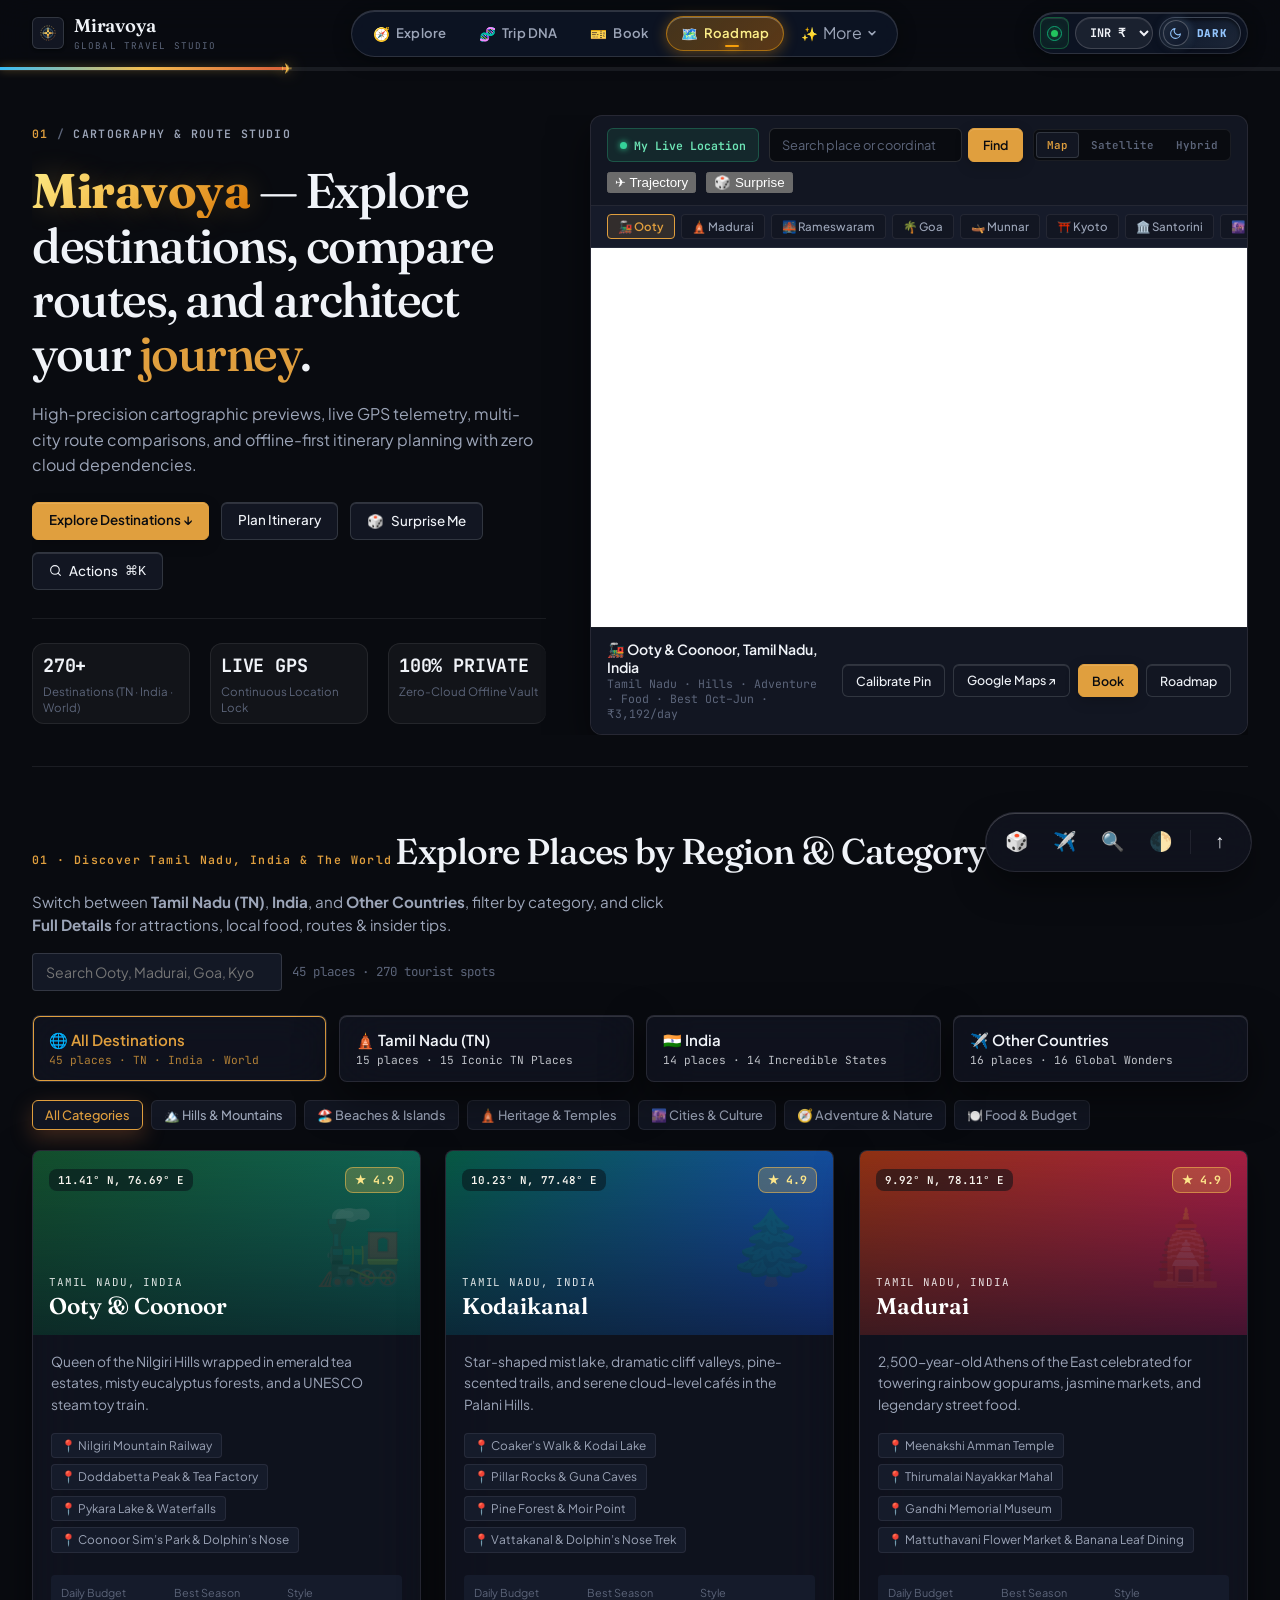
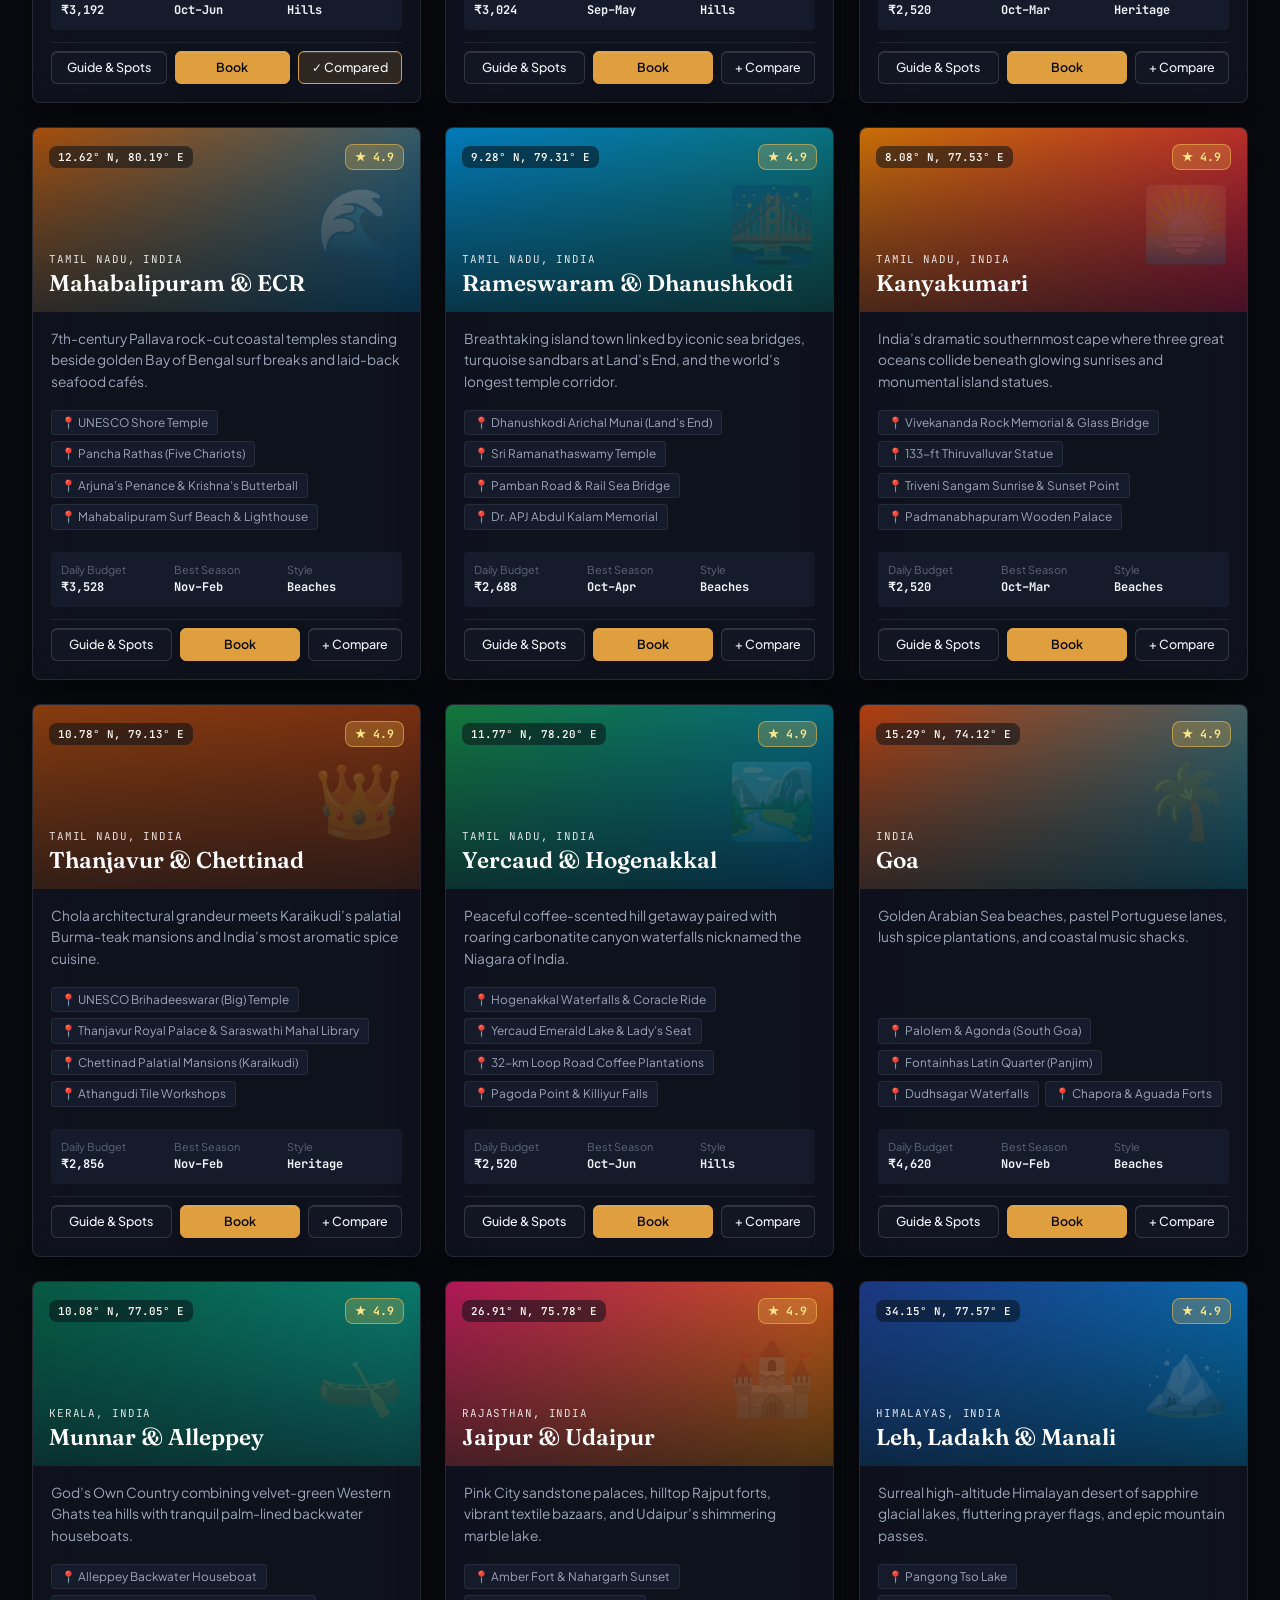
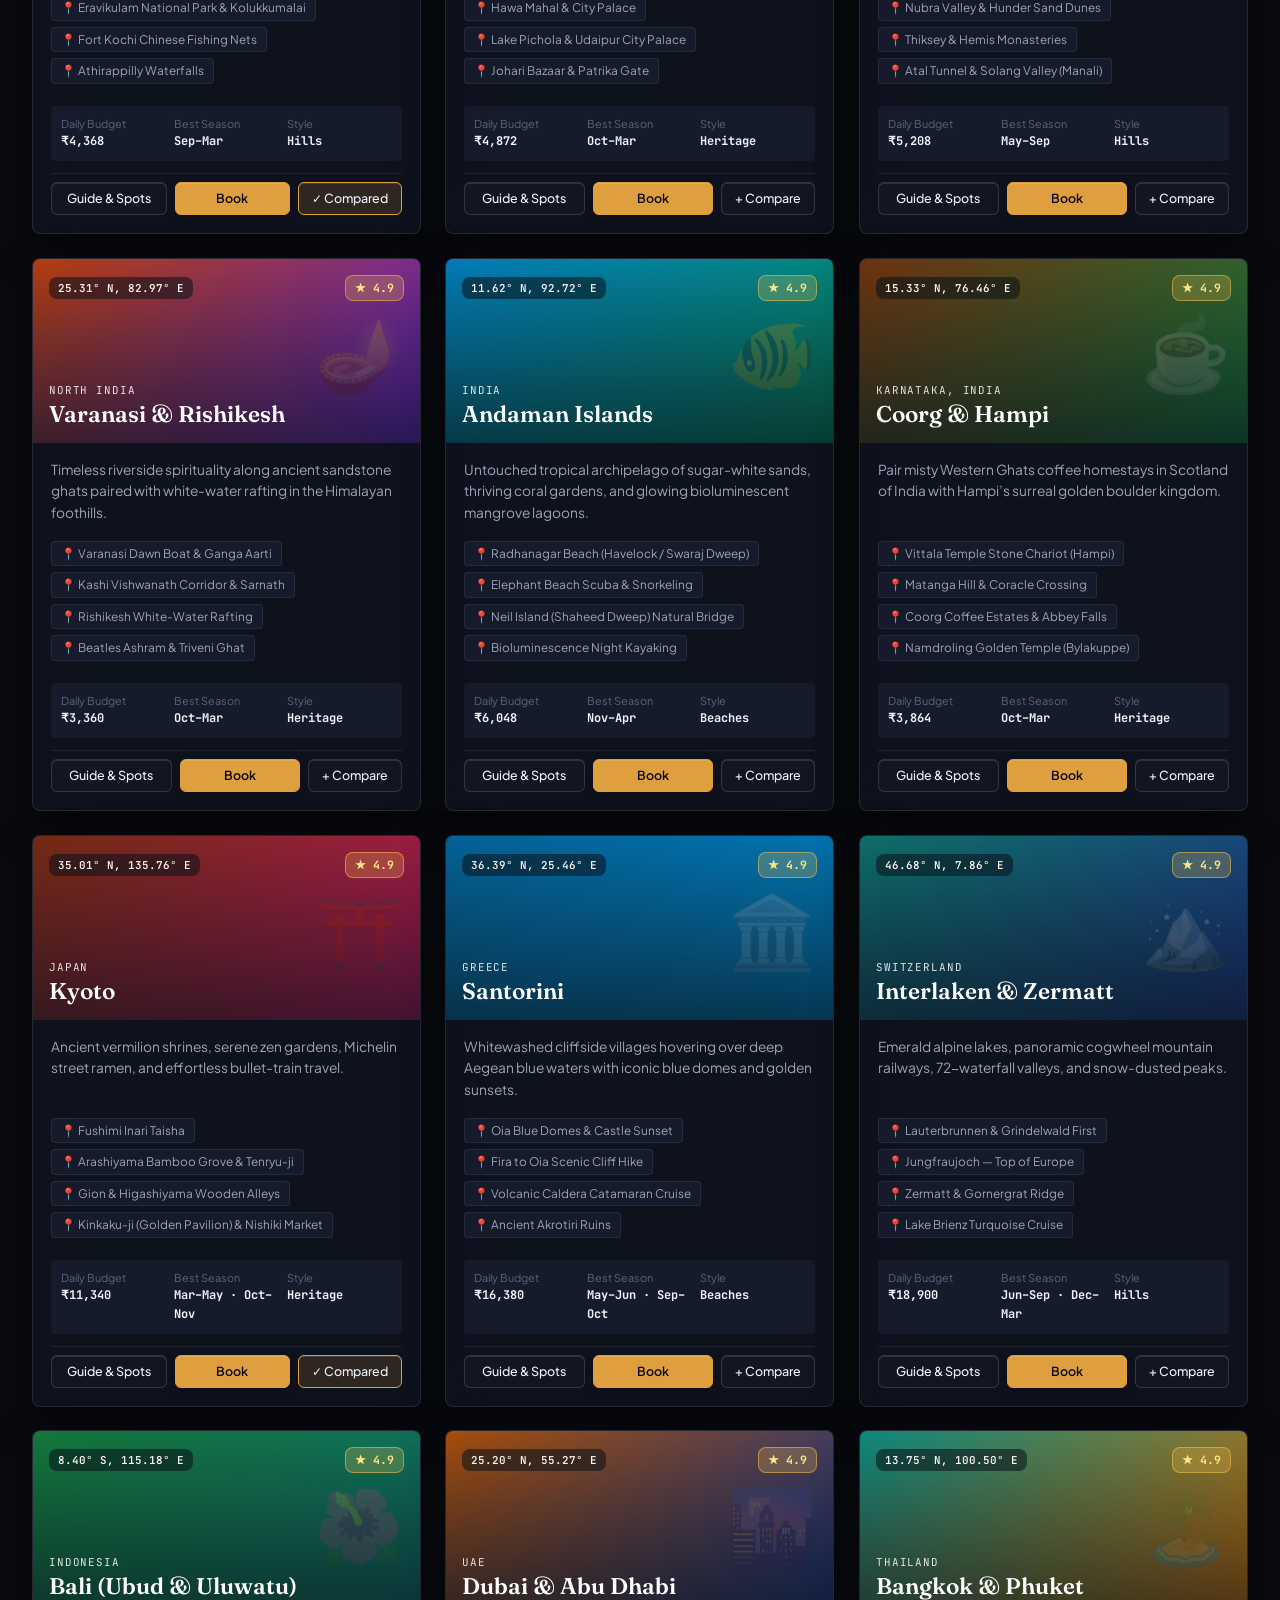
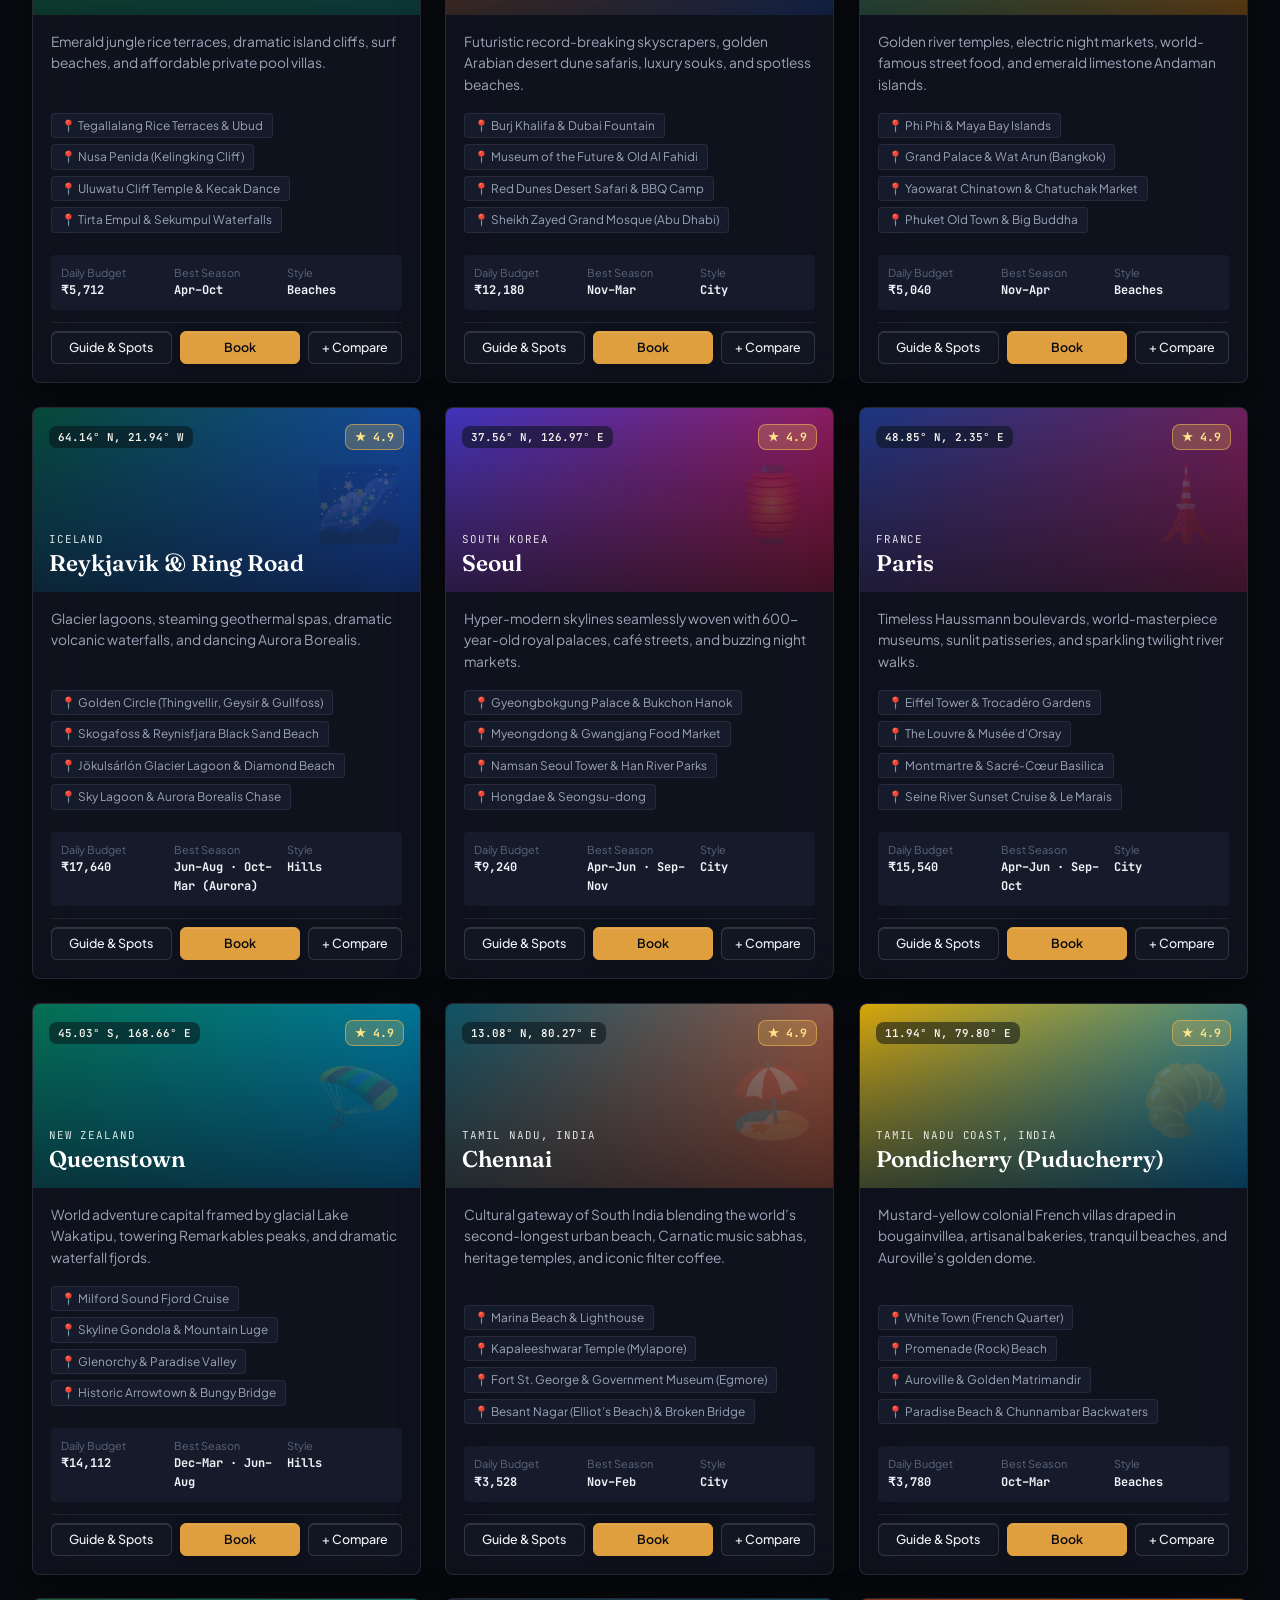
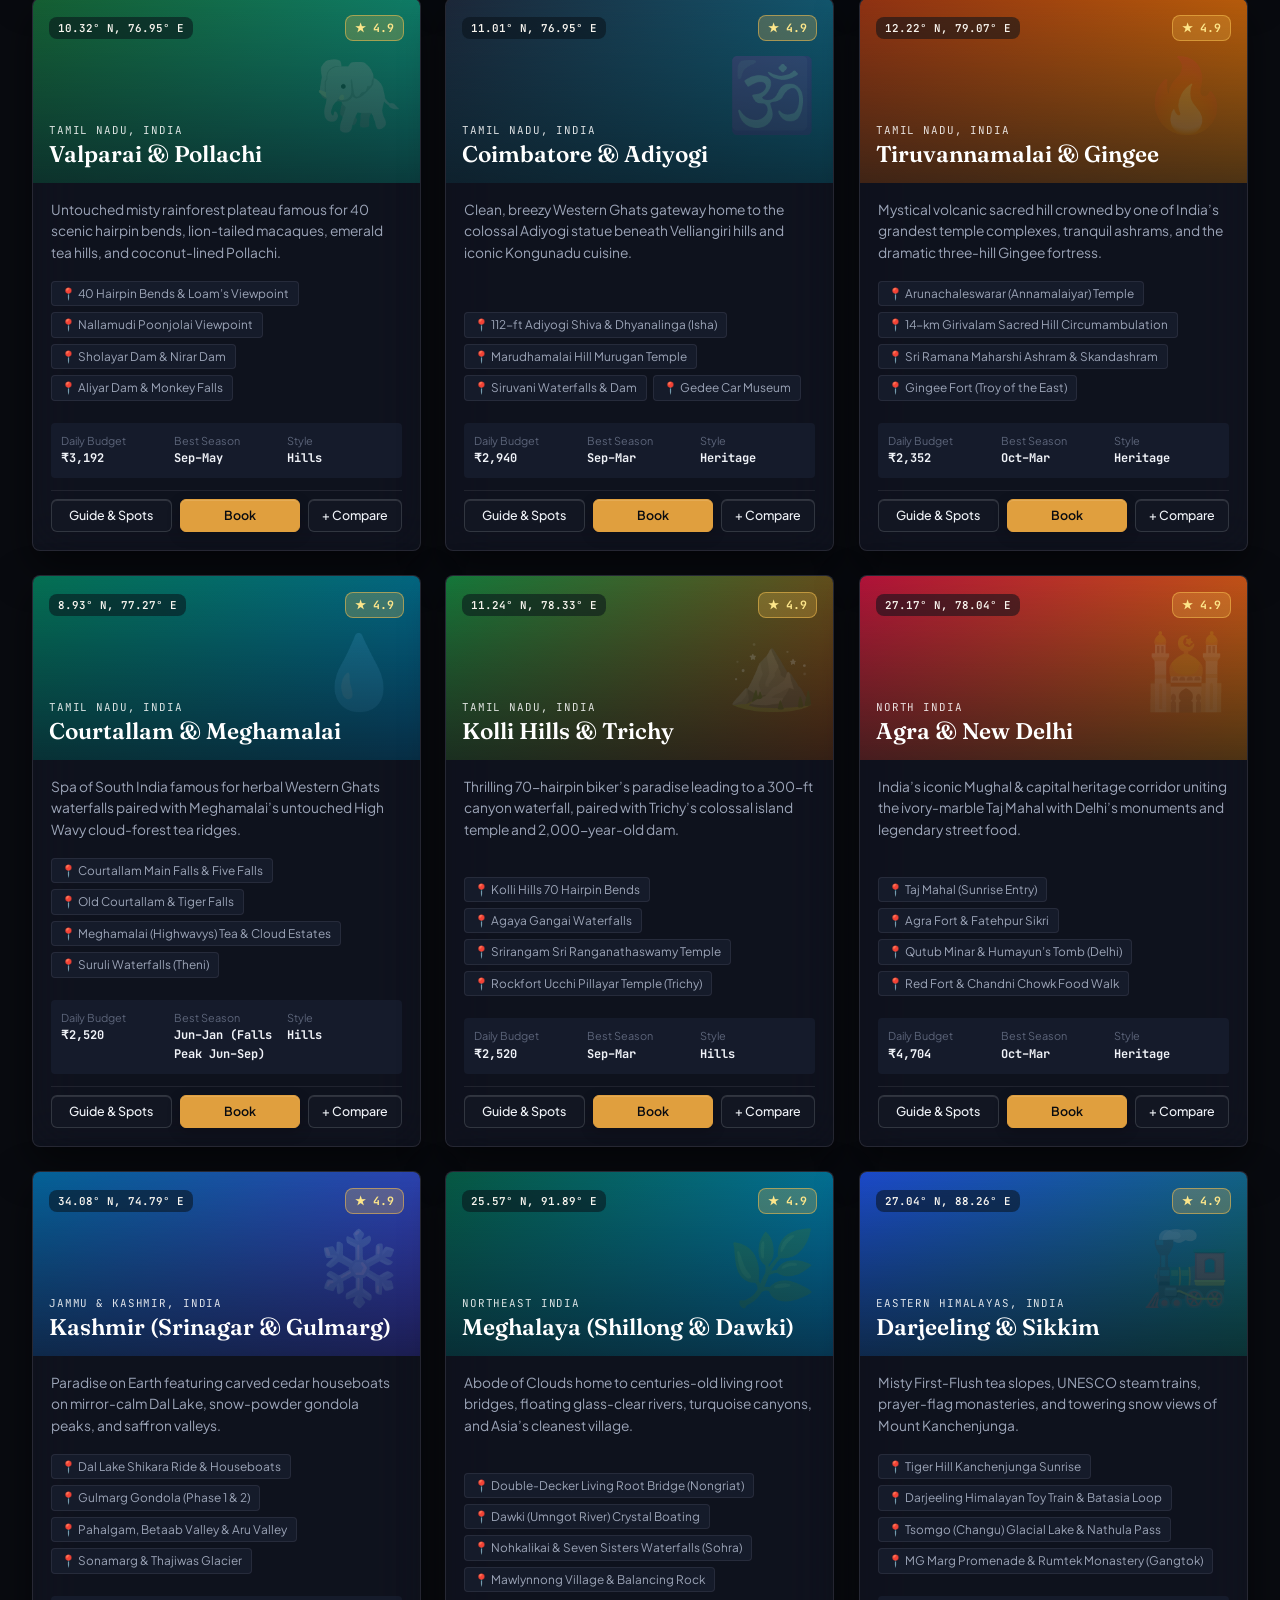
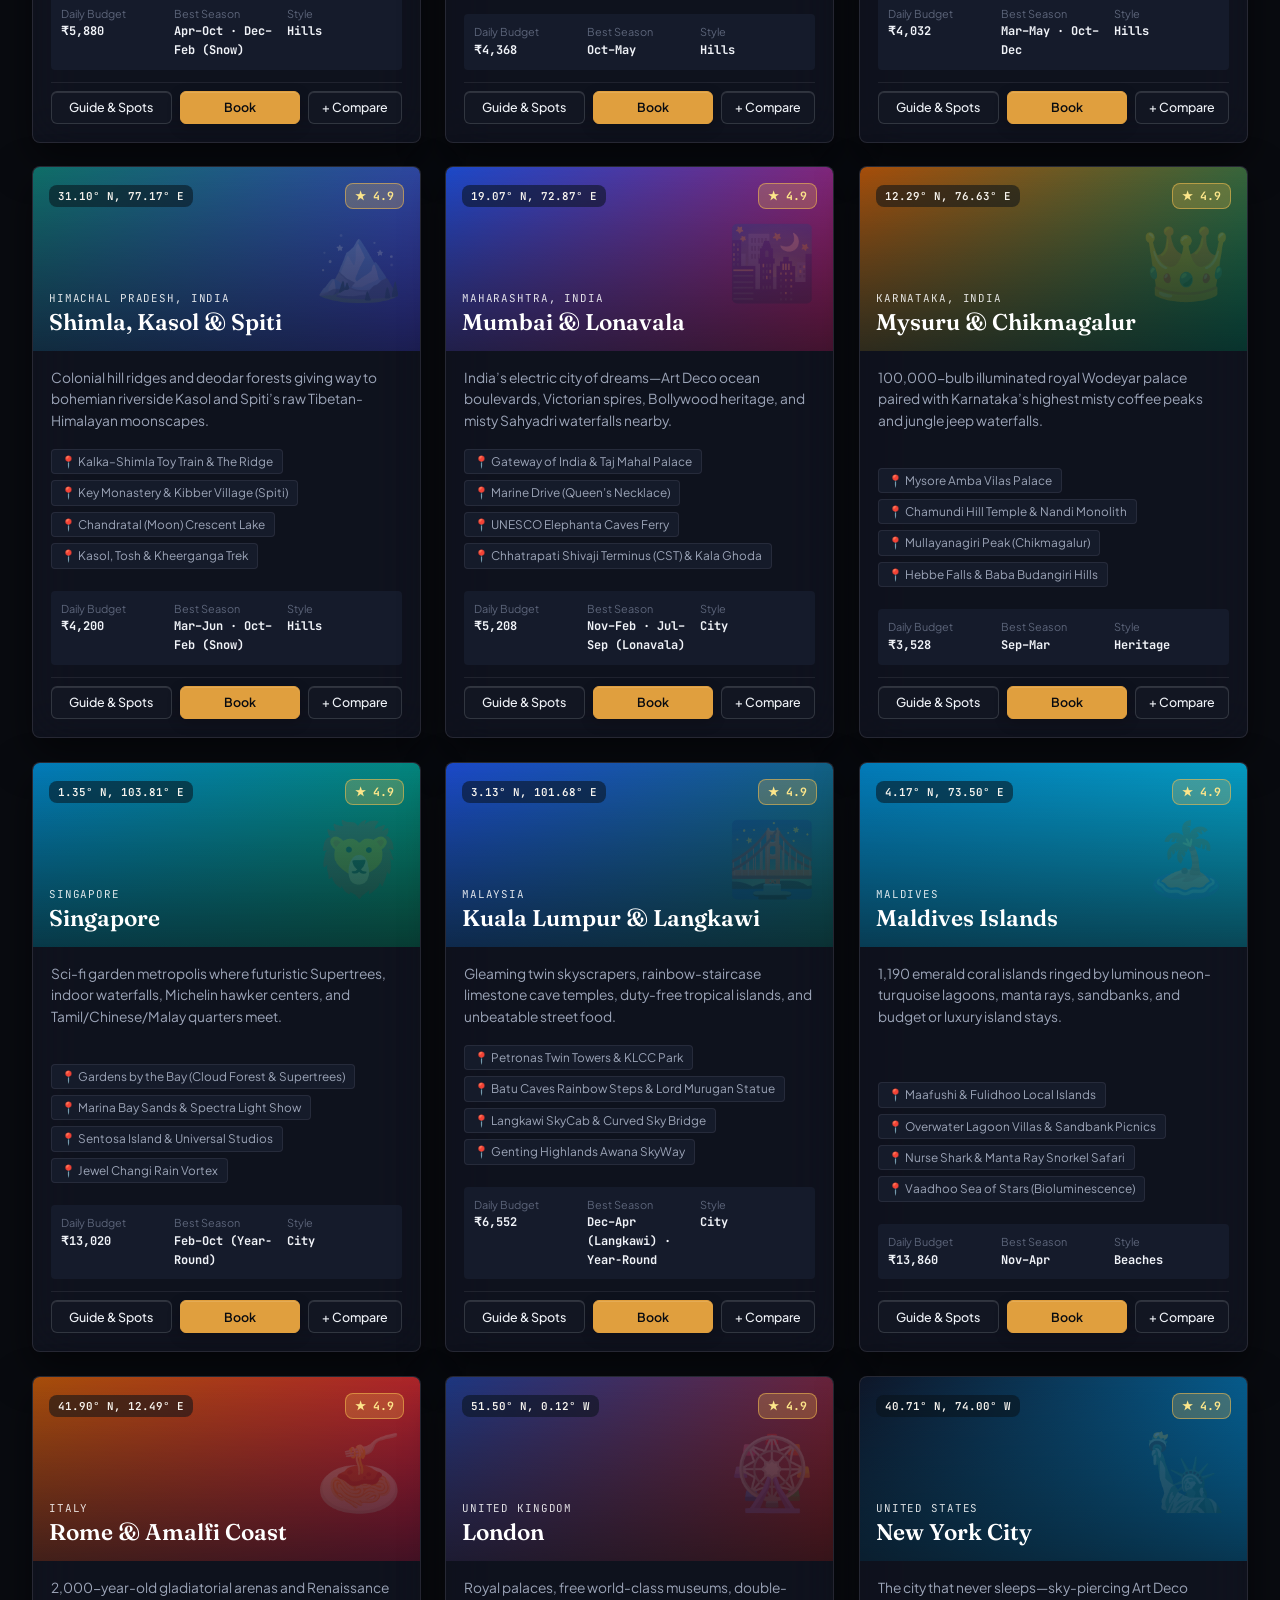
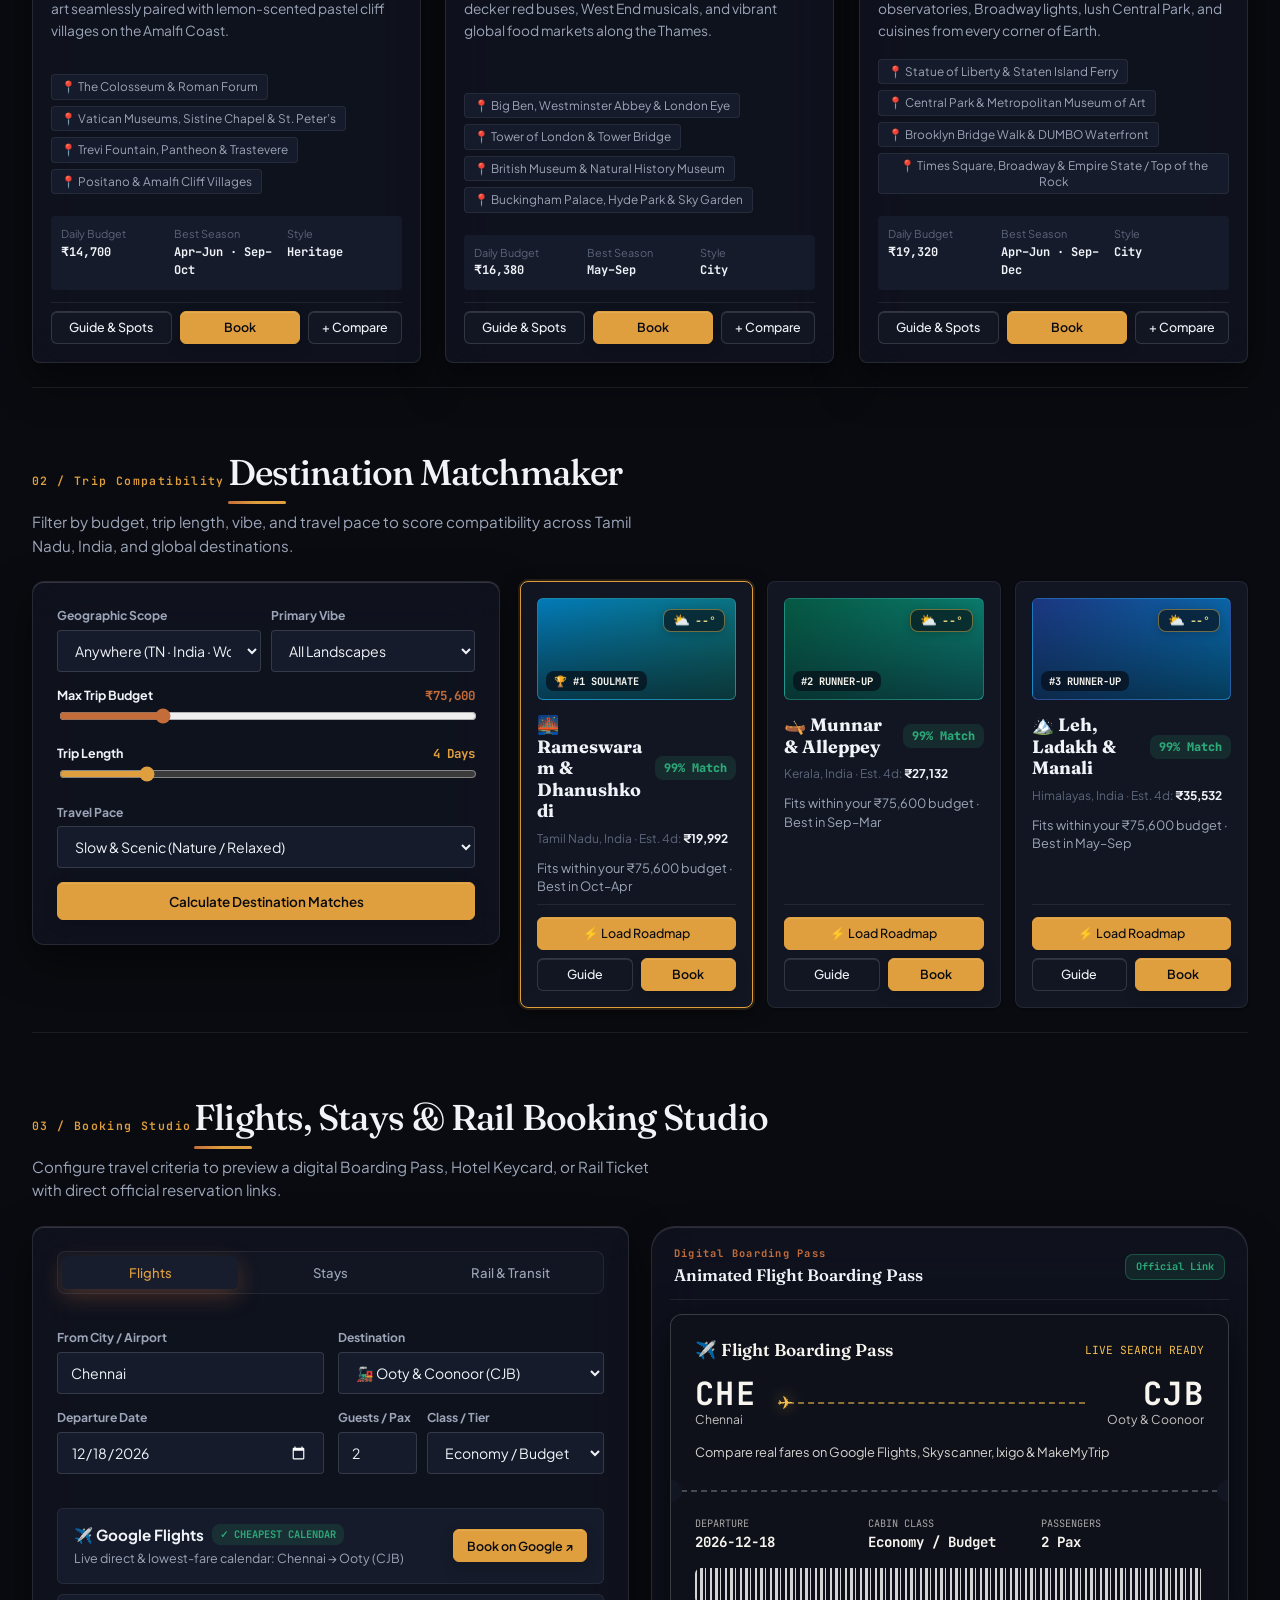
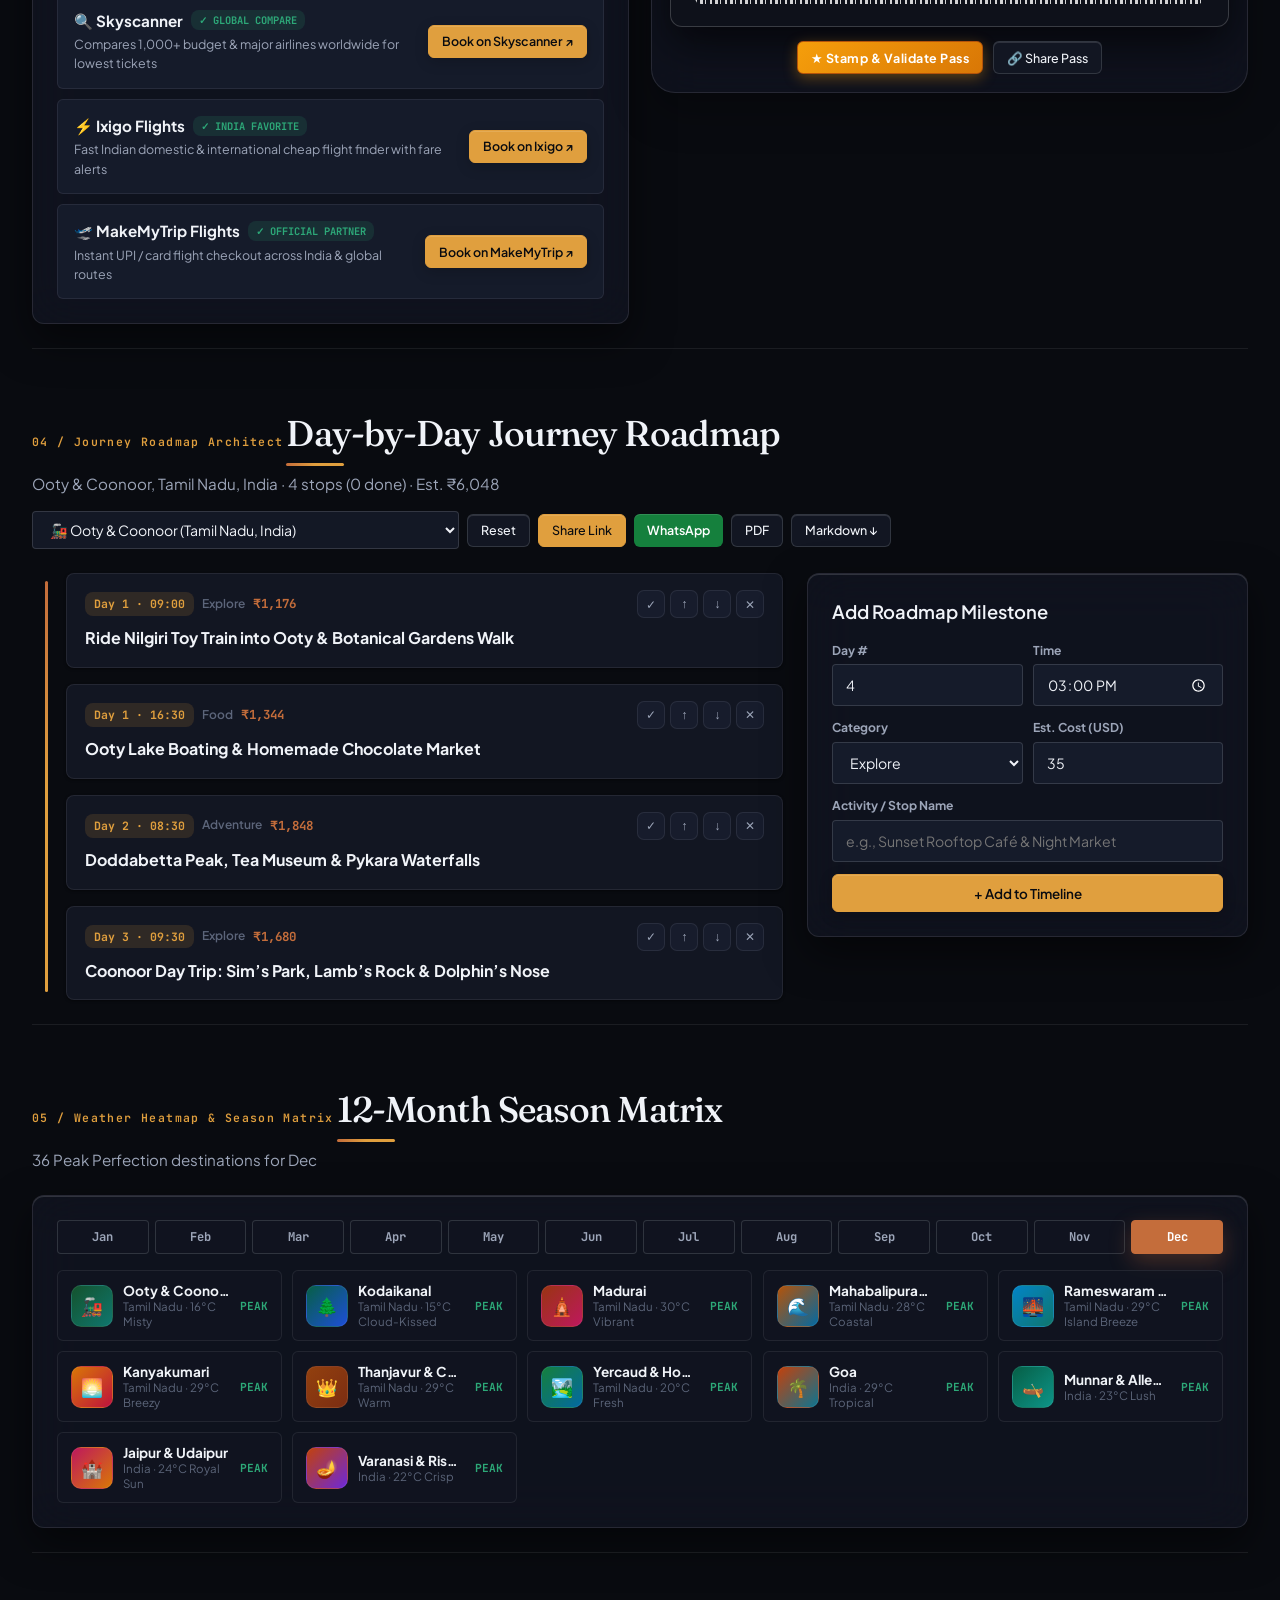
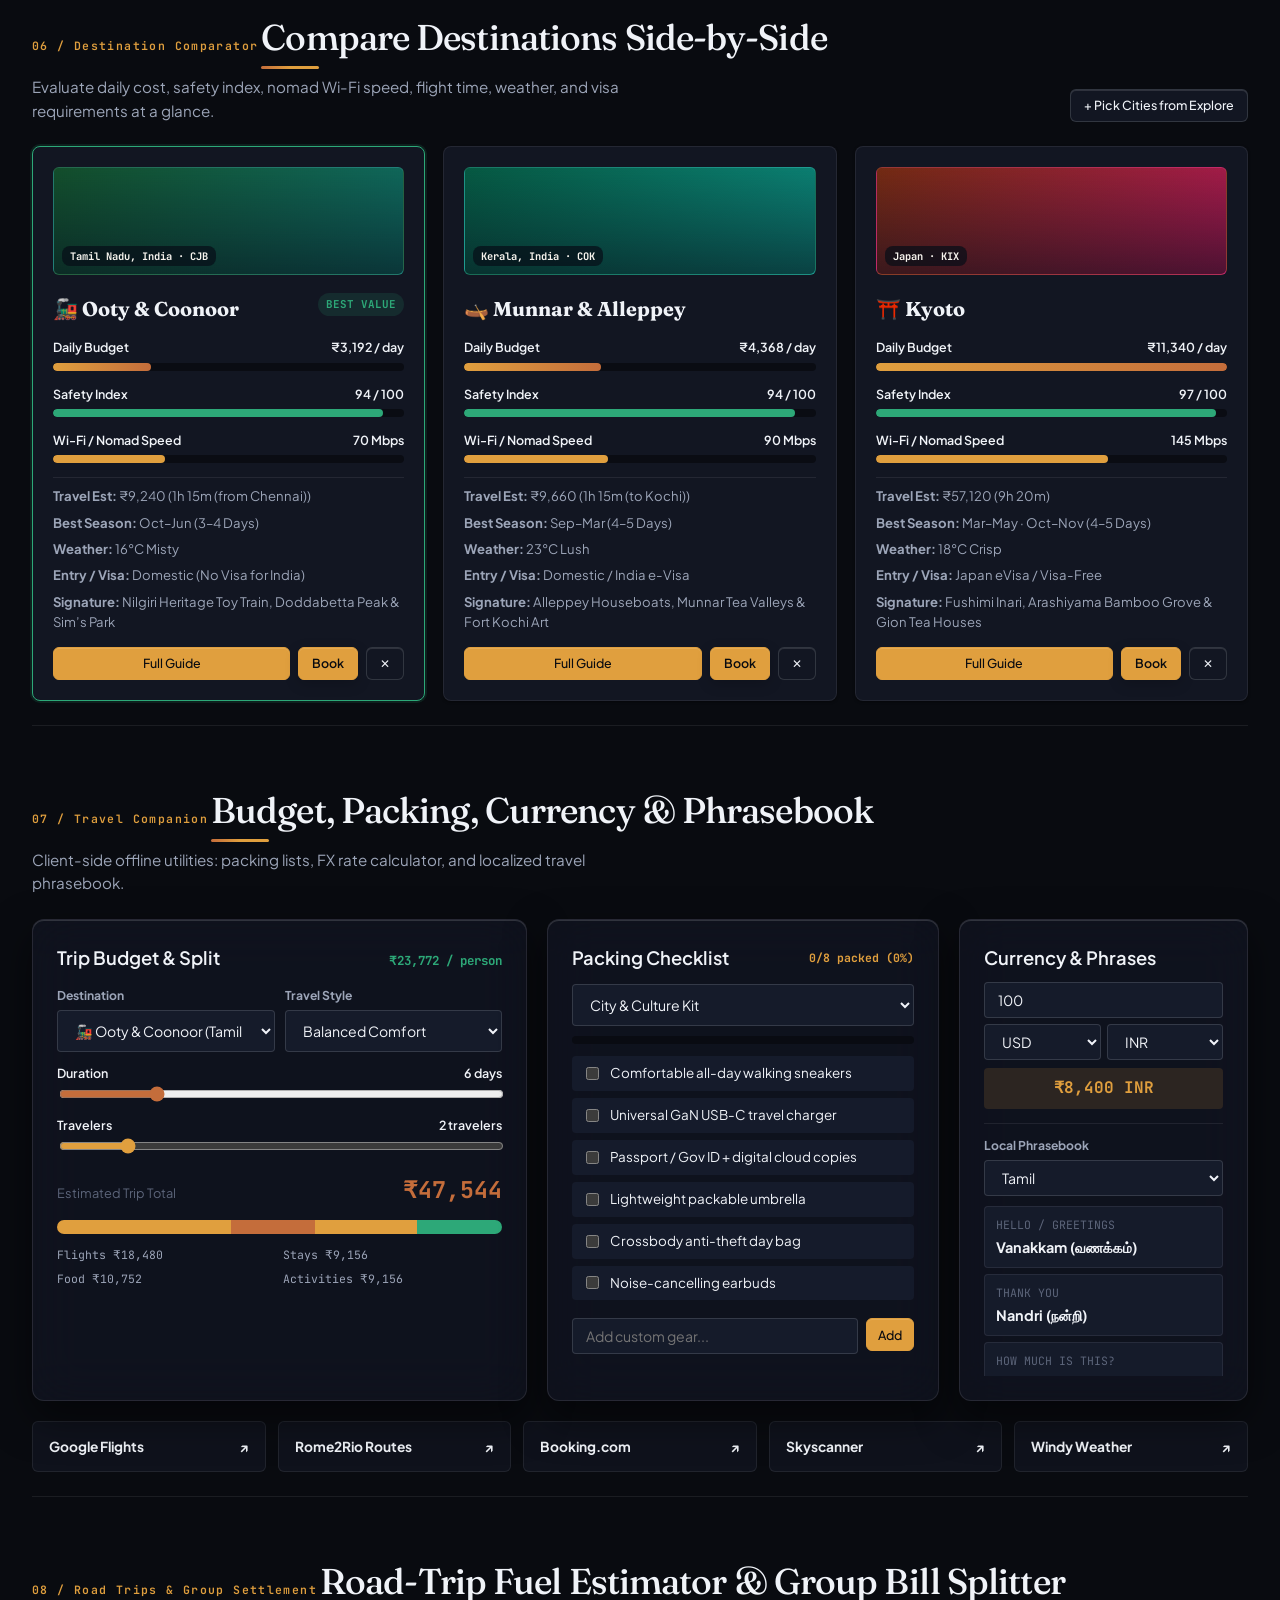
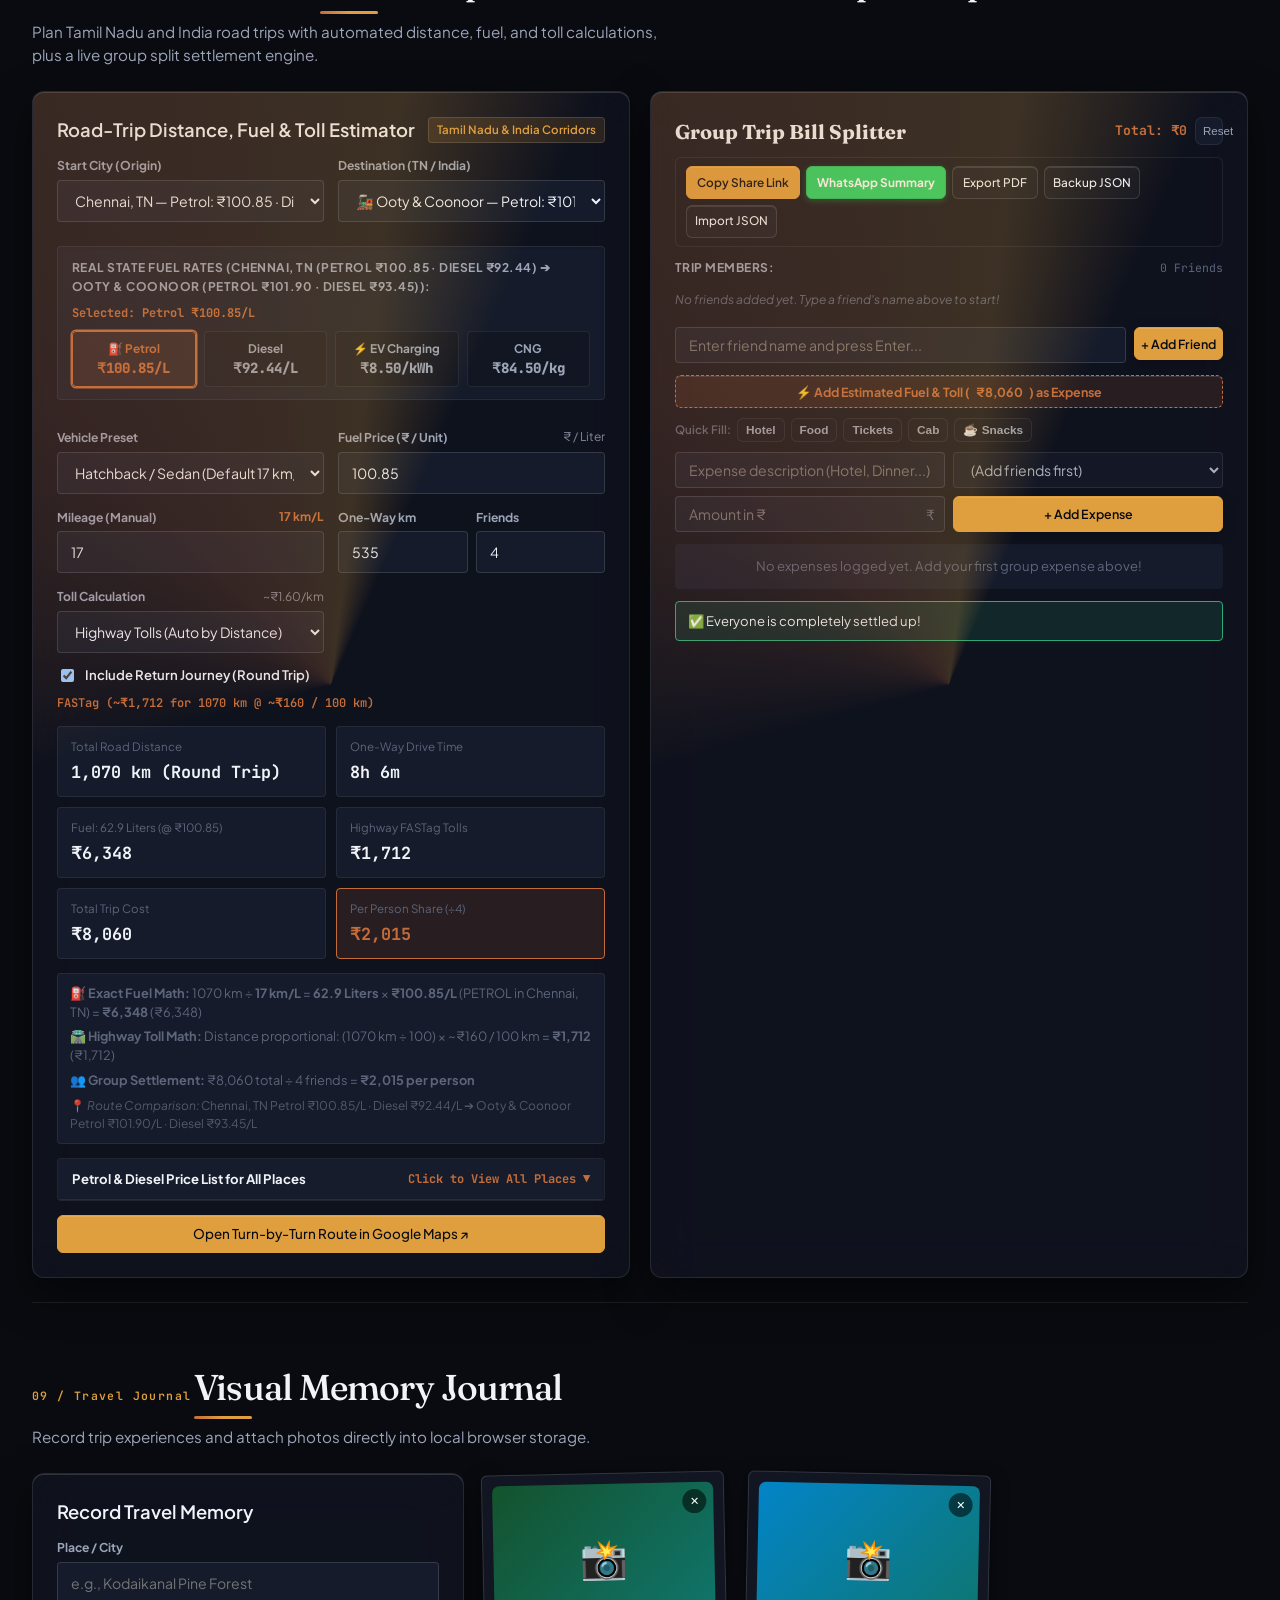
==== commit 1a573292: "feat(seo): target Vishal Rao M as primary entity name in Knowledge Graph" ====
--- a/index.html
+++ b/index.html
@@ -11,8 +11,8 @@
     content="Miravoya is the official luxury global travel studio and route architect. Explore 45+ handpicked destinations across Tamil Nadu, India, and worldwide on an interactive flight radar, compute smart Trip DNA matches, simulate bookings with digital boarding passes, and design roadmaps with zero cloud dependencies." />
   <meta name="keywords"
     content="Miravoya, Miravoya Travel, Miravoya Global Travel Studio, Miravoya official, Miravoya website, Miravoya trip planner, Miravoya Tamil Nadu, Miravoya roadmap, luxury travel studio, travel architect, itinerary planner, world flight map, trip dna" />
-  <meta name="author" content="Vishal Rao (Miravoya)" />
-  <meta name="creator" content="Vishal Rao" />
+  <meta name="author" content="Vishal Rao M" />
+  <meta name="creator" content="Vishal Rao M" />
   <meta name="publisher" content="Miravoya" />
   <meta name="application-name" content="Miravoya" />
   <meta name="theme-color" content="#0e5a6d" />
@@ -118,14 +118,15 @@
       {
         "@type": "Person",
         "@id": "https://vishal-rao28.github.io/miravoya/#creator",
-        "name": "Vishal Rao",
+        "name": "Vishal Rao M",
         "alternateName": [
-          "Vishal Rao M",
+          "Vishal Rao",
           "vishal-rao28",
           "_f.r.e.a.k.y.vr_"
         ],
         "givenName": "Vishal",
-        "familyName": "Rao",
+        "additionalName": "Rao",
+        "familyName": "M",
         "email": "mailto:vishalrao5432@gmail.com",
         "url": "https://vishal-rao28.github.io/miravoya/",
         "image": "https://github.com/vishal-rao28.png",
